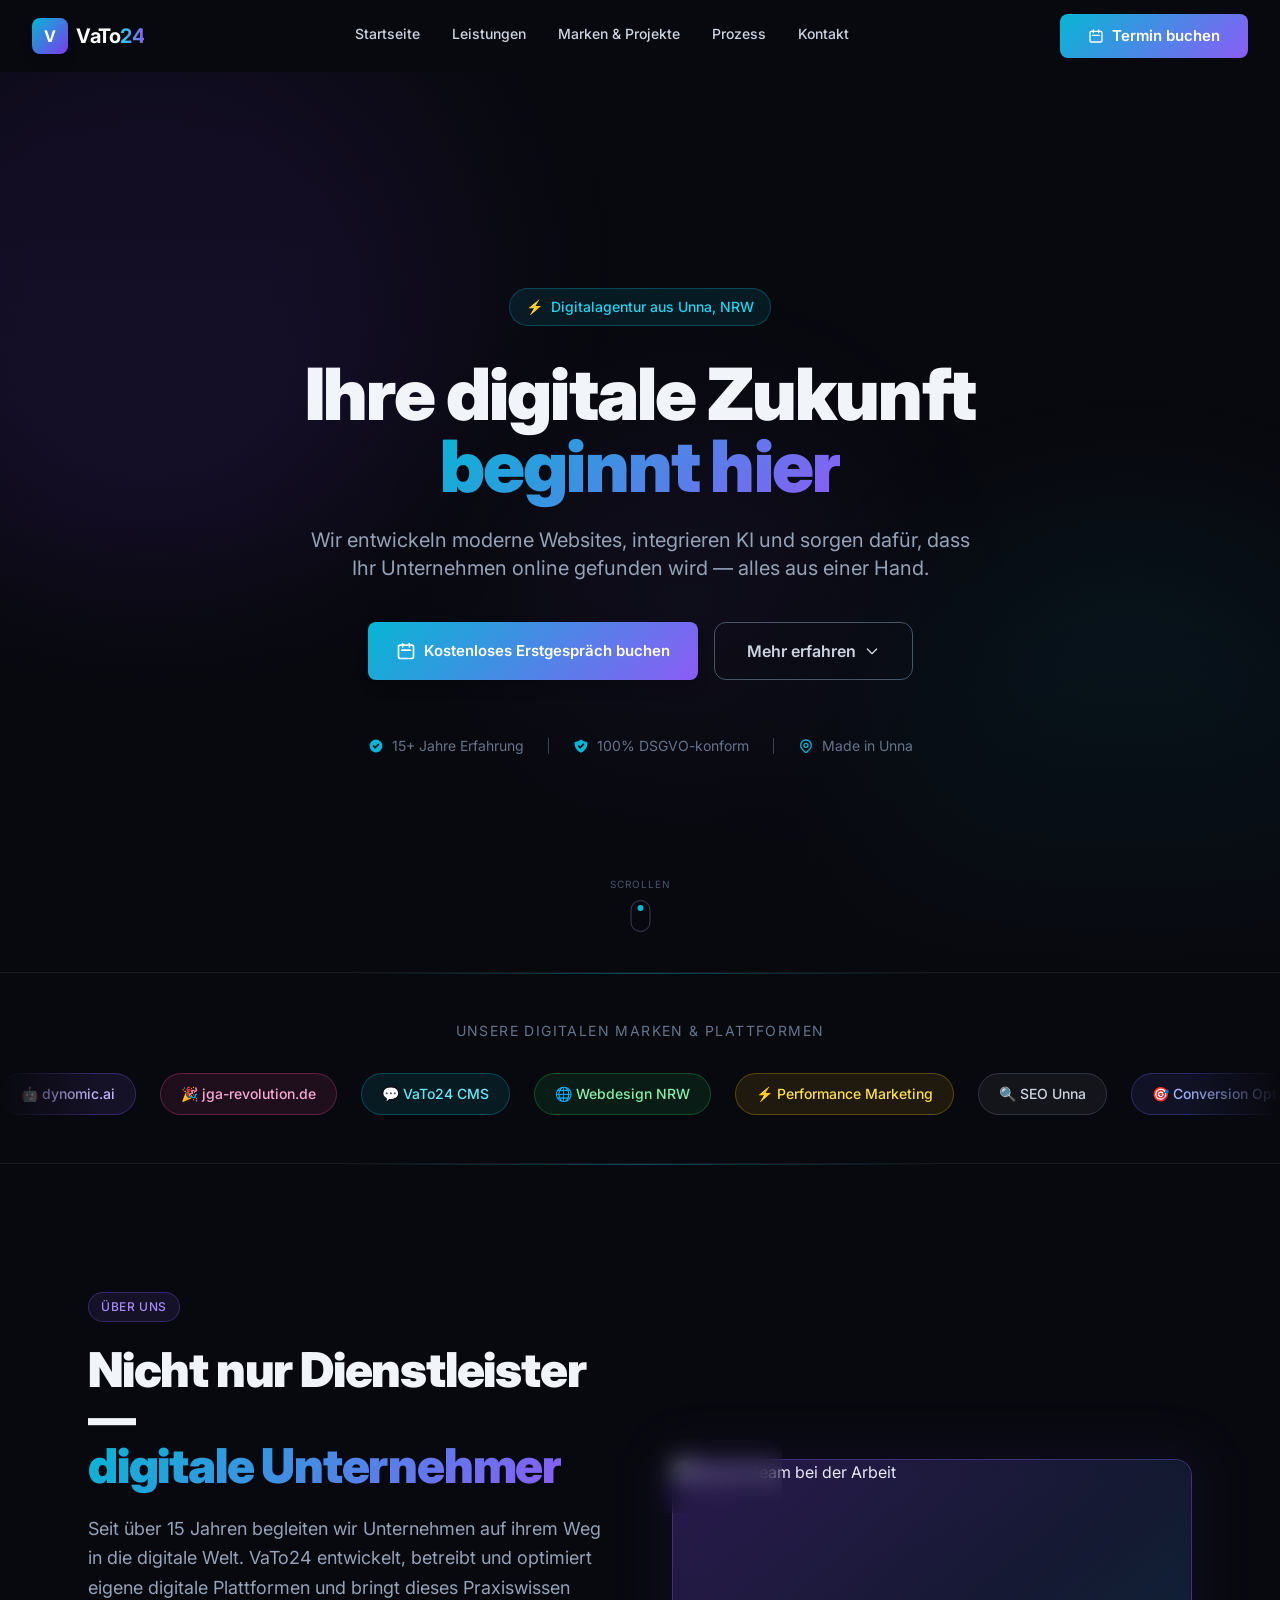
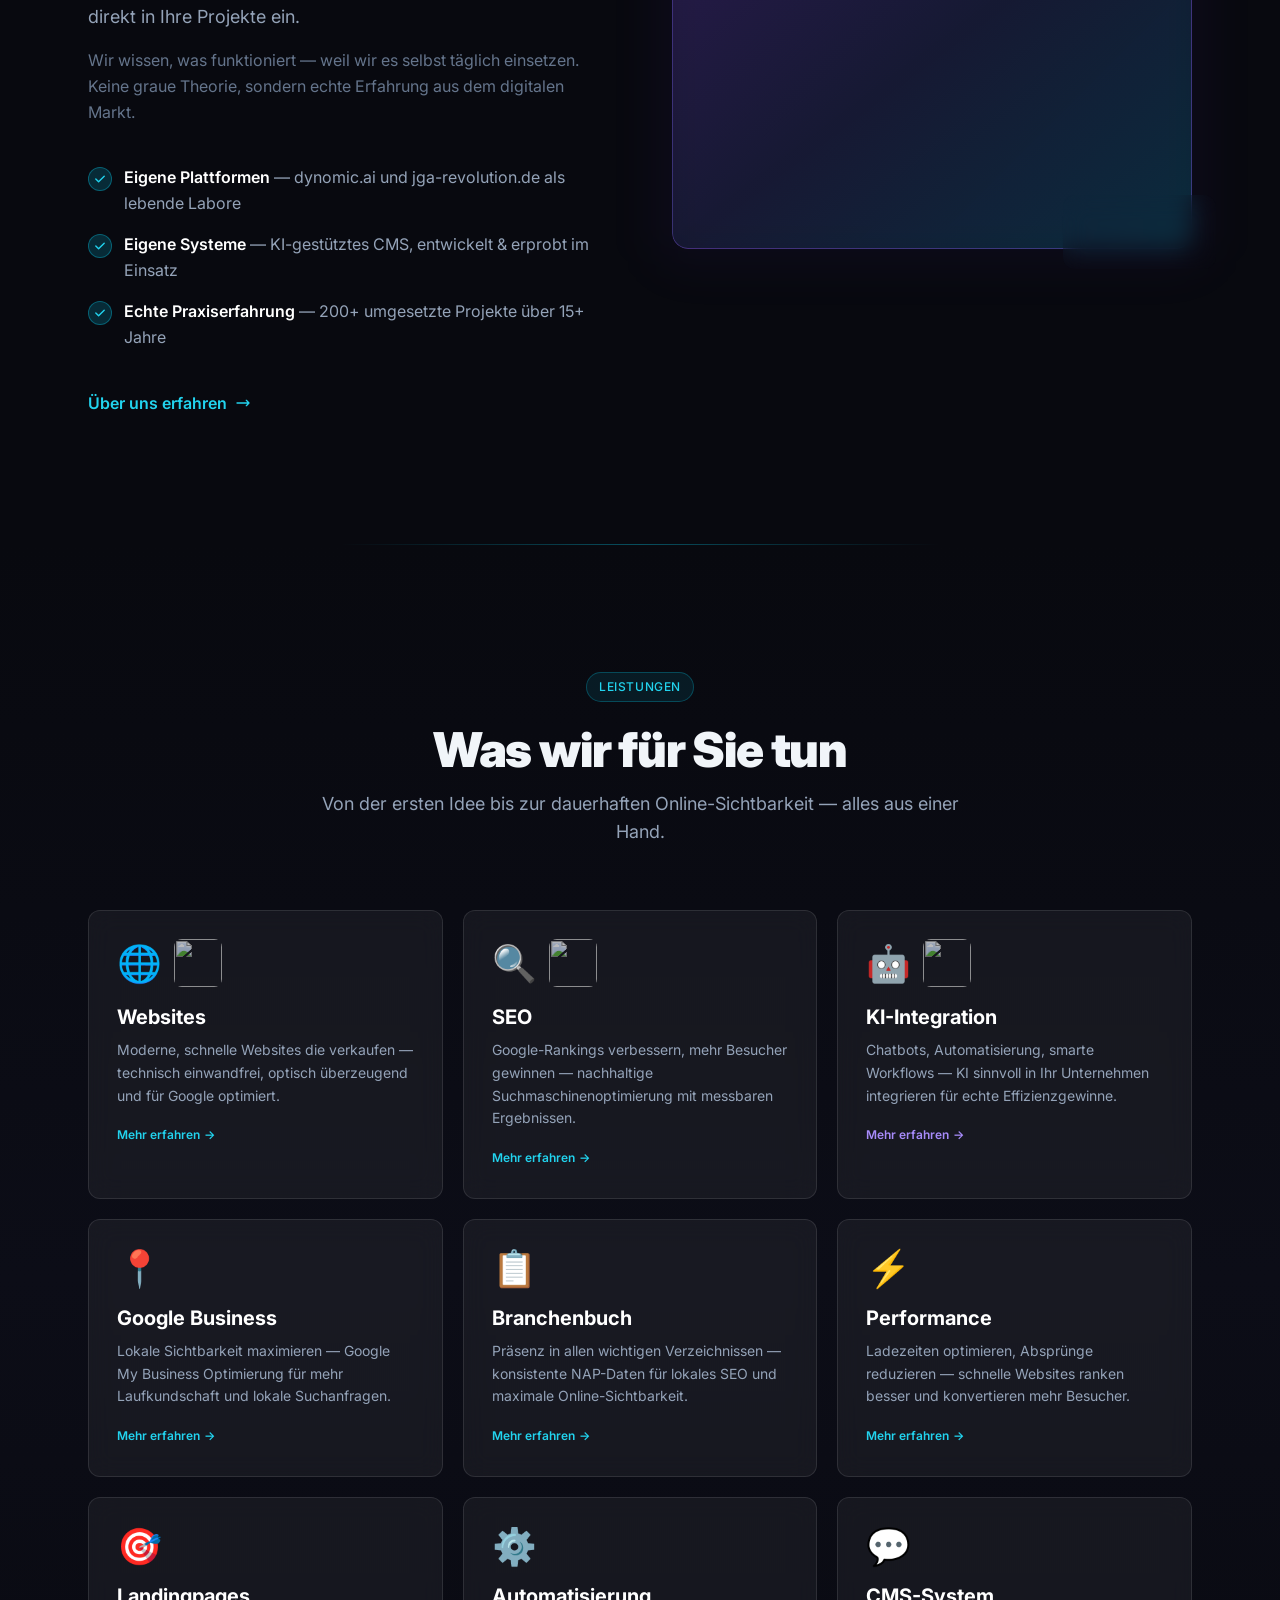
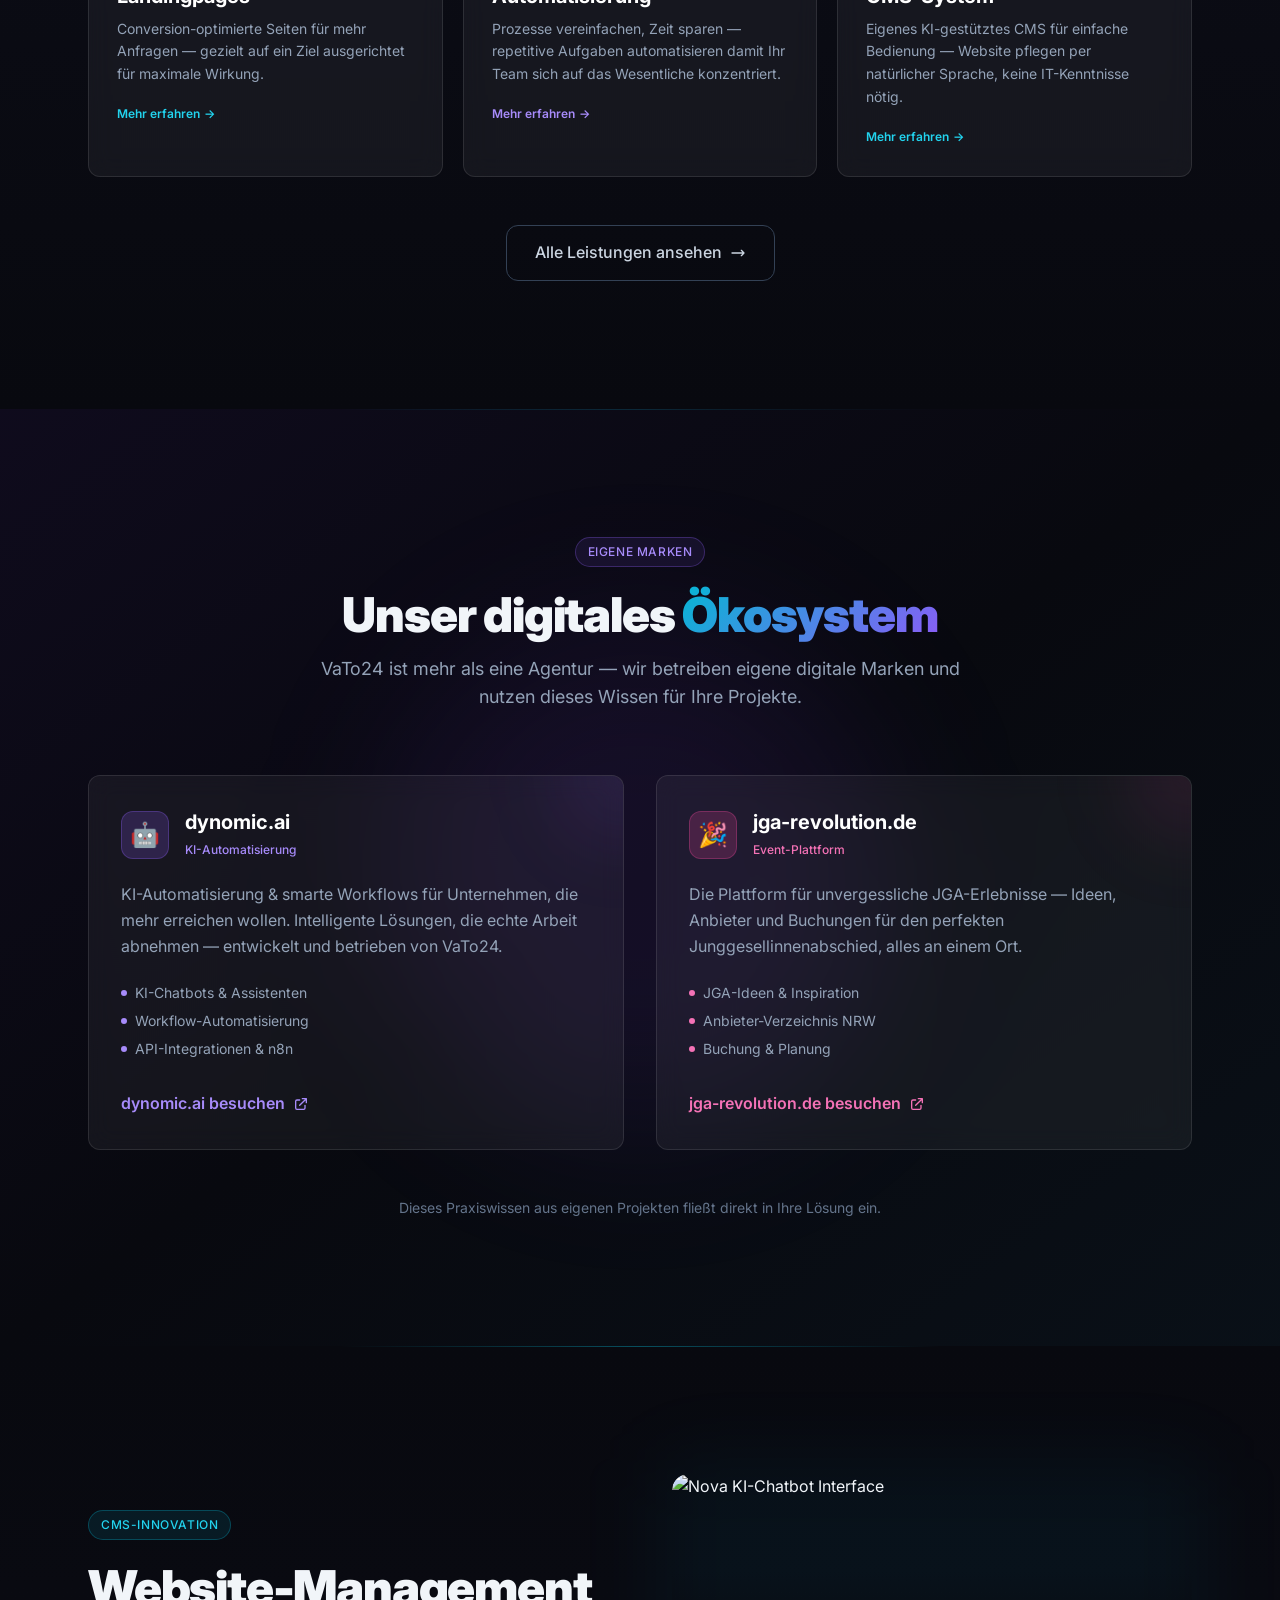
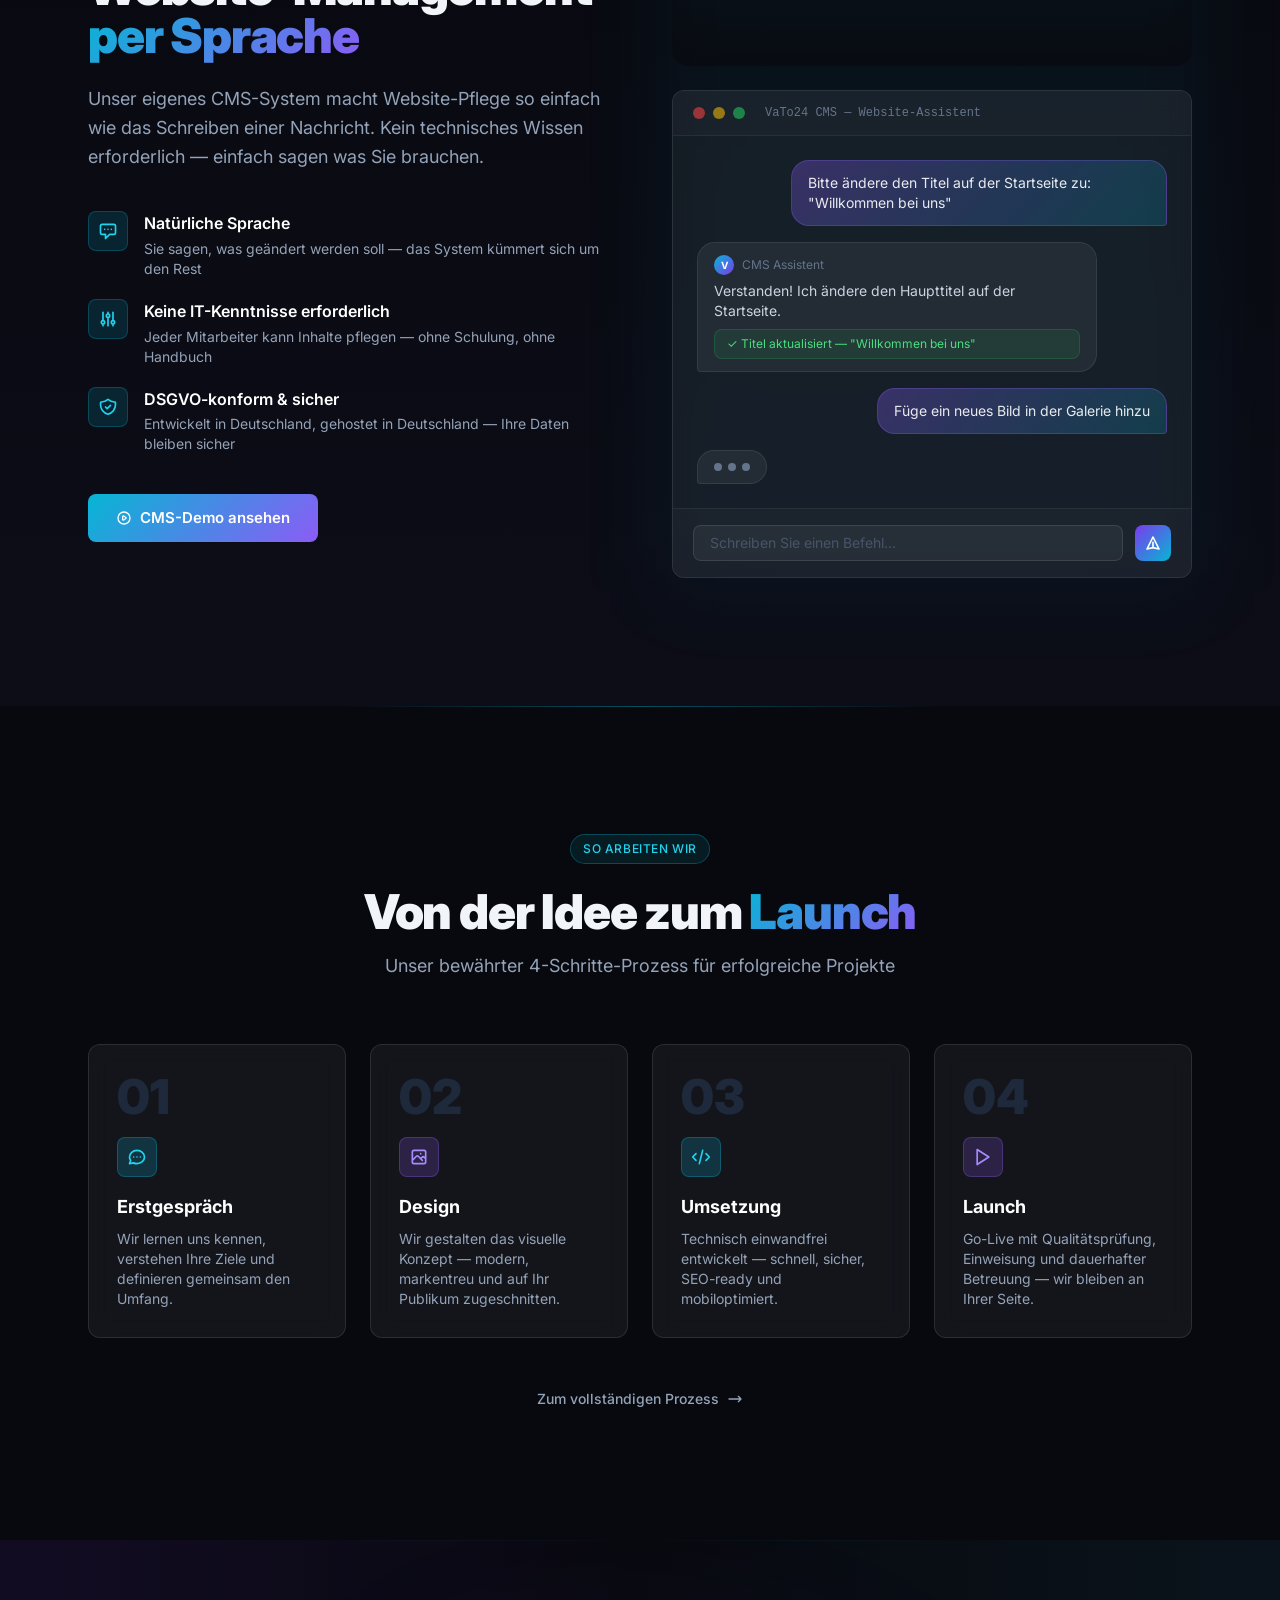
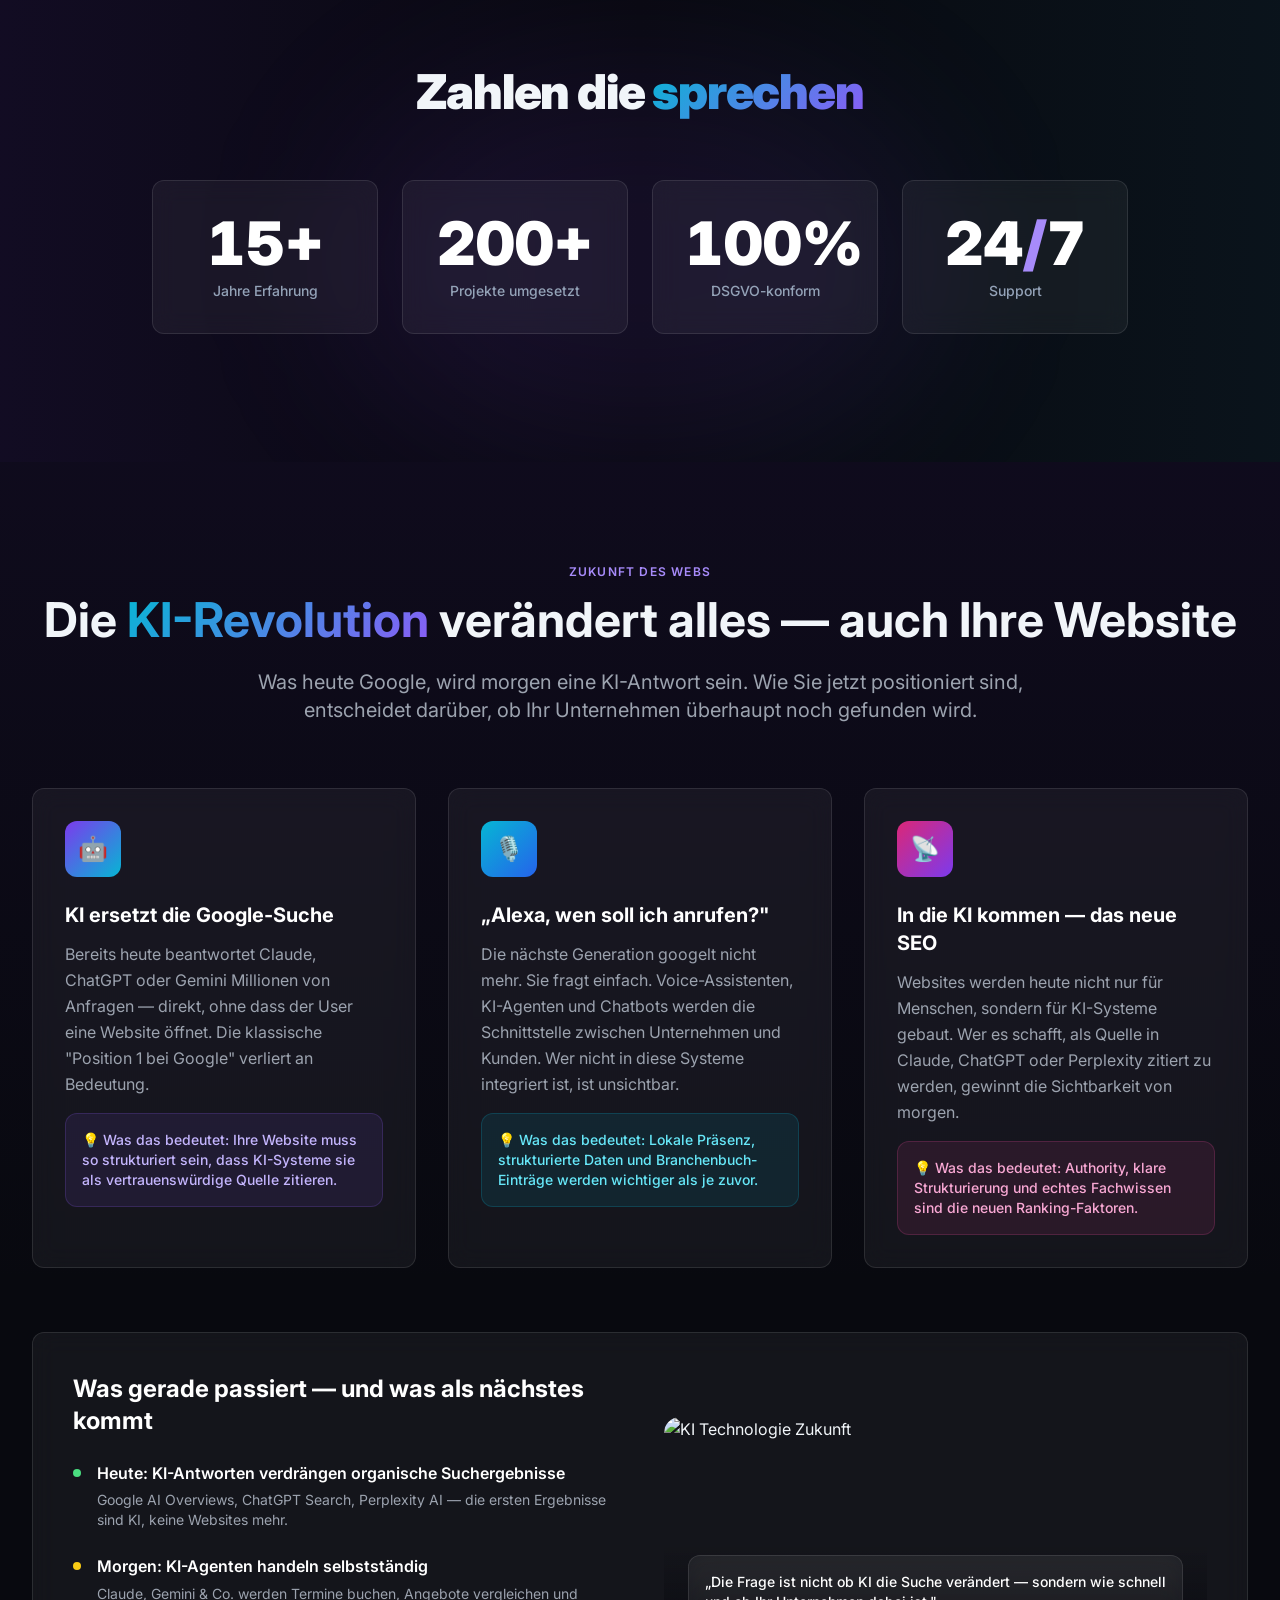
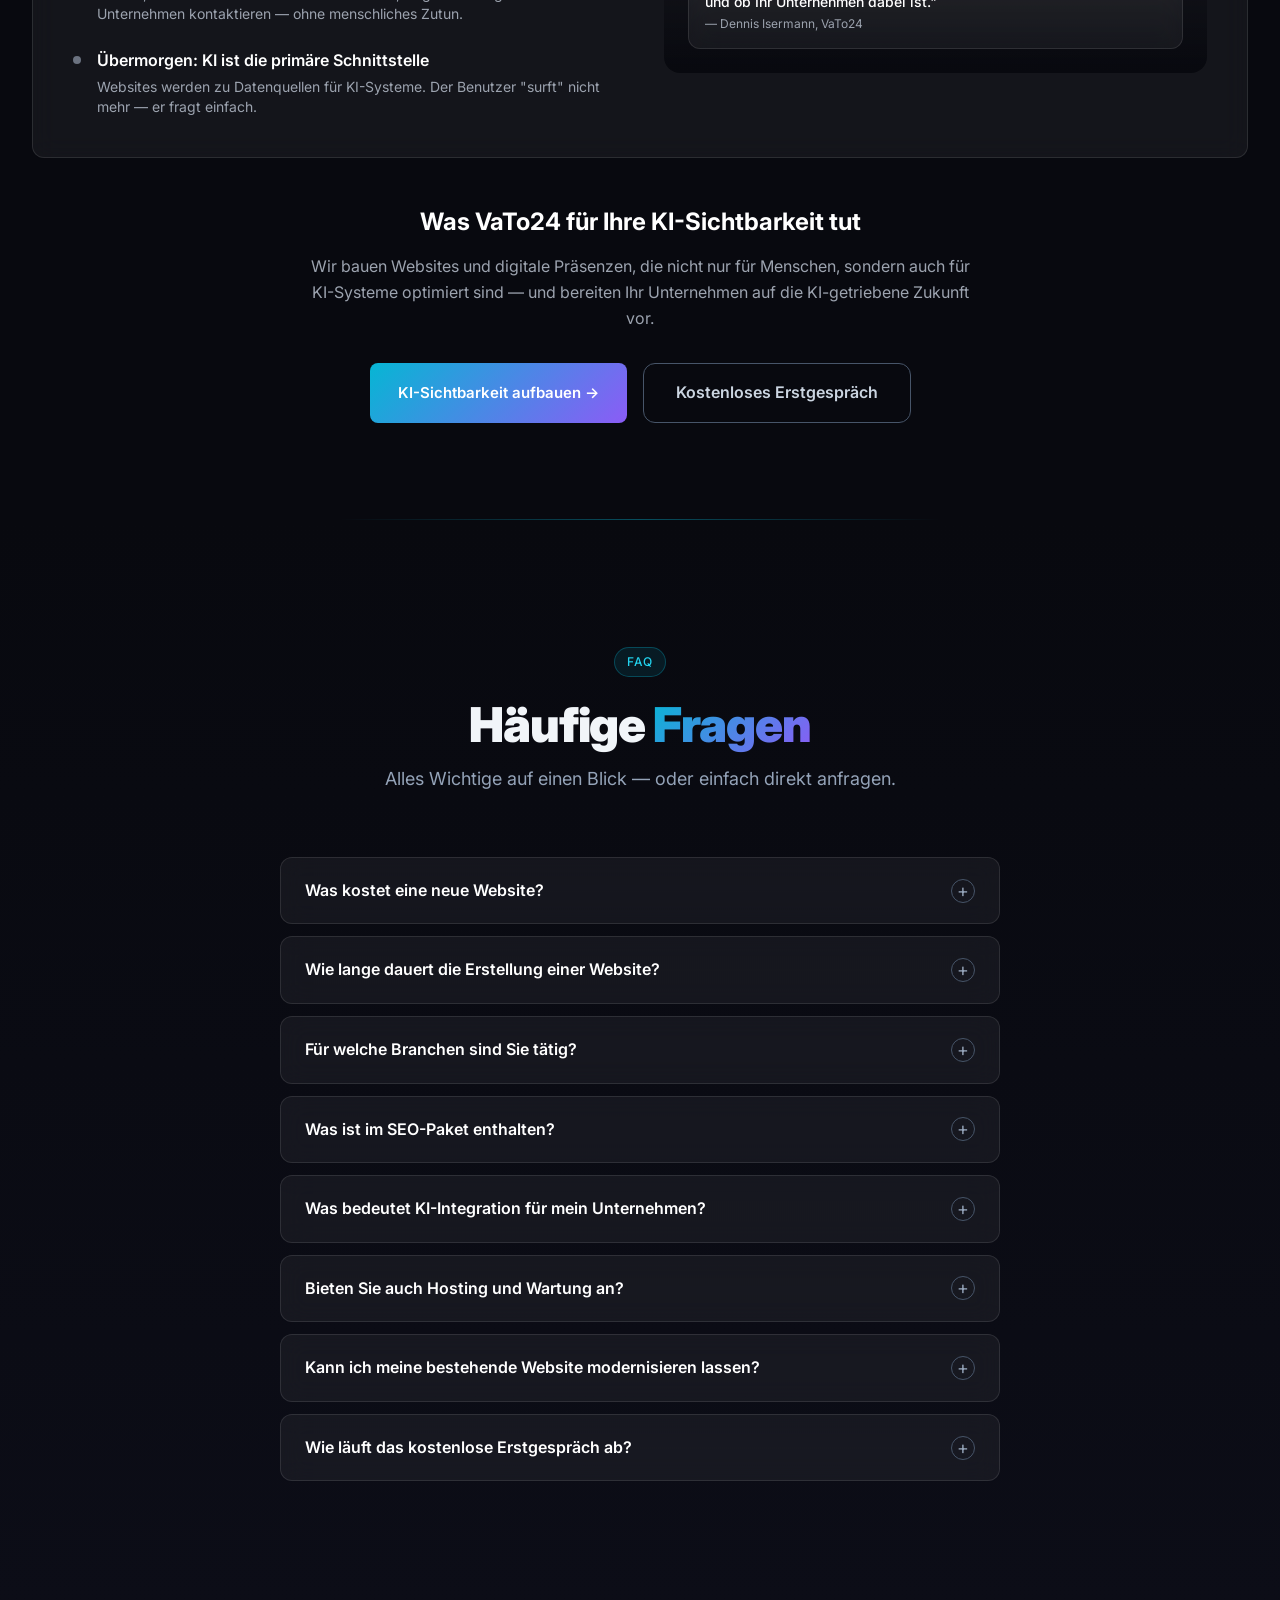
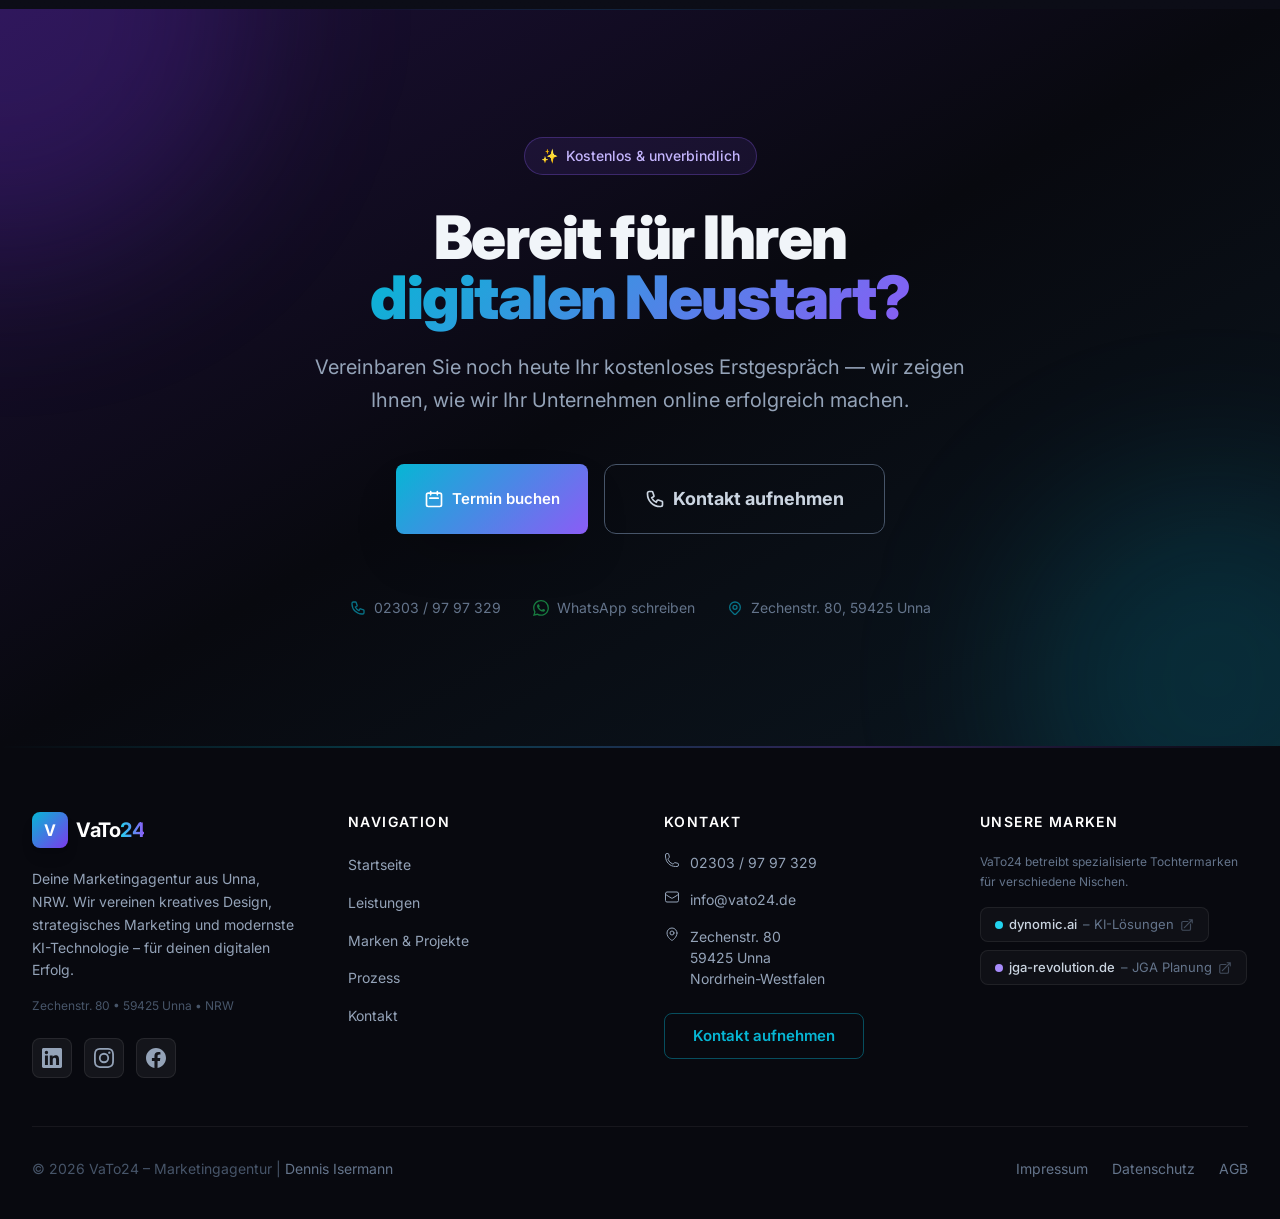
==== index.html @ 45db4ec0 "feat: Images, KI-Trends block, Projekte page, Nova CMS v1.0 - Added Pexels video + photos throughout" ====
<!DOCTYPE html>
<html lang="de" class="scroll-smooth">
<head>
  <meta charset="UTF-8" />
  <meta name="viewport" content="width=device-width, initial-scale=1.0" />

  <!-- Primary SEO -->
  <title>VaTo24 – Webagentur Unna | Websites, SEO &amp; KI-Integration</title>
  <meta name="description" content="Moderne Websites, SEO-Optimierung und KI-Integration aus Unna, NRW. VaTo24 entwickelt professionelle Webauftritte für Unternehmen, die online besser gefunden werden wollen." />
  <meta name="keywords" content="Webagentur Unna, Marketingagentur Unna, Website erstellen lassen, SEO Agentur Unna, KI Agentur NRW, Webdesign Unna, Online Marketing Unna, KI Integration NRW" />
  <meta name="author" content="Dennis Isermann – VaTo24" />
  <meta name="robots" content="index, follow" />
  <link rel="canonical" href="https://vato24.de/" />

  <!-- OpenGraph / Facebook / LinkedIn -->
  <meta property="og:type" content="website" />
  <meta property="og:url" content="https://vato24.de/" />
  <meta property="og:title" content="VaTo24 – Webagentur Unna | Websites, SEO &amp; KI-Integration" />
  <meta property="og:description" content="Moderne Websites, SEO-Optimierung und KI-Integration aus Unna, NRW. 15+ Jahre Erfahrung. Kostenlos beraten lassen." />
  <meta property="og:image" content="https://vato24.de/assets/og-image.jpg" />
  <meta property="og:image:width" content="1200" />
  <meta property="og:image:height" content="630" />
  <meta property="og:locale" content="de_DE" />
  <meta property="og:site_name" content="VaTo24" />

  <!-- Twitter Card -->
  <meta name="twitter:card" content="summary_large_image" />
  <meta name="twitter:url" content="https://vato24.de/" />
  <meta name="twitter:title" content="VaTo24 – Webagentur Unna | Websites, SEO &amp; KI-Integration" />
  <meta name="twitter:description" content="Moderne Websites, SEO-Optimierung und KI-Integration aus Unna, NRW. 15+ Jahre Erfahrung." />
  <meta name="twitter:image" content="https://vato24.de/assets/og-image.jpg" />

  <!-- Schema.org JSON-LD -->
  <script type="application/ld+json">
  {
    "@context": "https://schema.org",
    "@graph": [
      {
        "@type": "LocalBusiness",
        "@id": "https://vato24.de/#business",
        "name": "VaTo24 – Marketingagentur",
        "url": "https://vato24.de",
        "logo": "https://vato24.de/assets/logo.svg",
        "image": "https://vato24.de/assets/og-image.jpg",
        "description": "Moderne Websites, SEO-Optimierung und KI-Integration aus Unna, NRW.",
        "priceRange": "€€",
        "telephone": "+492303979732",
        "address": {
          "@type": "PostalAddress",
          "streetAddress": "Zechenstr. 80",
          "addressLocality": "Unna",
          "postalCode": "59425",
          "addressRegion": "NRW",
          "addressCountry": "DE"
        },
        "geo": {
          "@type": "GeoCoordinates",
          "latitude": "51.5369",
          "longitude": "7.6897"
        },
        "openingHoursSpecification": [
          {
            "@type": "OpeningHoursSpecification",
            "dayOfWeek": ["Monday","Tuesday","Wednesday","Thursday","Friday"],
            "opens": "09:00",
            "closes": "18:00"
          }
        ],
        "contactPoint": {
          "@type": "ContactPoint",
          "telephone": "+492303979732",
          "contactType": "customer service",
          "availableLanguage": "German"
        },
        "founder": {
          "@type": "Person",
          "name": "Dennis Isermann"
        },
        "foundingDate": "2009",
        "areaServed": {
          "@type": "State",
          "name": "Nordrhein-Westfalen"
        },
        "serviceType": [
          "Webdesign",
          "SEO",
          "KI-Integration",
          "Online Marketing",
          "Landingpages"
        ],
        "sameAs": [
          "https://dynomic.ai",
          "https://jga-revolution.de"
        ]
      },
      {
        "@type": "Organization",
        "@id": "https://vato24.de/#organization",
        "name": "VaTo24",
        "url": "https://vato24.de",
        "logo": {
          "@type": "ImageObject",
          "url": "https://vato24.de/assets/logo.svg"
        },
        "founder": {
          "@type": "Person",
          "name": "Dennis Isermann"
        },
        "subOrganization": [
          {
            "@type": "Organization",
            "name": "dynomic.ai",
            "url": "https://dynomic.ai"
          },
          {
            "@type": "Organization",
            "name": "jga-revolution.de",
            "url": "https://jga-revolution.de"
          }
        ]
      }
    ]
  }
  </script>

  <!-- Google Fonts: Inter -->
  <link rel="preconnect" href="https://fonts.googleapis.com" />
  <link rel="preconnect" href="https://fonts.gstatic.com" crossorigin />
  <link href="https://fonts.googleapis.com/css2?family=Inter:wght@300;400;500;600;700;800;900&display=swap" rel="stylesheet" />

  <!-- Vite / Tailwind CSS -->

  <style>
    /* ========================================
       DESIGN TOKENS & BASE
    ======================================== */
    :root {
      --bg:        #08090f;
      --bg-card:   rgba(255, 255, 255, 0.04);
      --bg-card-hover: rgba(255, 255, 255, 0.07);
      --border:    rgba(255, 255, 255, 0.08);
      --border-glow-cyan:  rgba(6, 182, 212, 0.35);
      --border-glow-violet: rgba(139, 92, 246, 0.35);
      --cyan:      #06b6d4;
      --violet:    #8b5cf6;
      --text:      #f1f5f9;
      --text-muted: #94a3b8;
    }

    * { box-sizing: border-box; }

    html { font-family: 'Inter', sans-serif; background: var(--bg); color: var(--text); }

    body {
      background-color: var(--bg);
      overflow-x: hidden;
    }

    /* ========================================
       GRADIENT TEXT UTILITY
    ======================================== */
    .gradient-text {
      background: linear-gradient(135deg, var(--cyan) 0%, var(--violet) 100%);
      background-size: 200% 200%;
      -webkit-background-clip: text;
      -webkit-text-fill-color: transparent;
      background-clip: text;
      animation: gradient-text-anim 4s ease infinite;
    }

    @keyframes gradient-text-anim {
      0%, 100% { background-position: 0% 50%; }
      50%       { background-position: 100% 50%; }
    }

    /* ========================================
       GLASS CARD
    ======================================== */
    .glass-card {
      background: var(--bg-card);
      border: 1px solid var(--border);
      backdrop-filter: blur(12px);
      -webkit-backdrop-filter: blur(12px);
      transition: background 0.3s ease, border-color 0.3s ease, transform 0.3s ease, box-shadow 0.3s ease;
    }

    .glass-card:hover {
      background: var(--bg-card-hover);
      border-color: var(--border-glow-cyan);
      transform: translateY(-4px);
      box-shadow: 0 20px 60px rgba(6, 182, 212, 0.1);
    }

    .glass-card-violet:hover {
      border-color: var(--border-glow-violet);
      box-shadow: 0 20px 60px rgba(139, 92, 246, 0.12);
    }

    /* ========================================
       GRADIENT BUTTON
    ======================================== */
    .btn-primary {
      background: linear-gradient(135deg, var(--violet) 0%, var(--cyan) 100%);
      background-size: 200% 200%;
      transition: background-position 0.4s ease, transform 0.2s ease, box-shadow 0.3s ease;
    }

    .btn-primary:hover {
      background-position: right center;
      transform: translateY(-2px);
      box-shadow: 0 12px 40px rgba(6, 182, 212, 0.35);
    }

    /* ========================================
       AMBIENT ORB ANIMATIONS
    ======================================== */
    .orb {
      position: absolute;
      border-radius: 50%;
      filter: blur(100px);
      animation: orb-drift 10s ease-in-out infinite;
      pointer-events: none;
    }

    @keyframes orb-drift {
      0%, 100% { transform: translate(0, 0) scale(1); }
      33%       { transform: translate(30px, -20px) scale(1.05); }
      66%       { transform: translate(-20px, 15px) scale(0.95); }
    }

    .orb-1 { animation-delay: 0s; }
    .orb-2 { animation-delay: -3s; }
    .orb-3 { animation-delay: -6s; }

    /* ========================================
       MARQUEE
    ======================================== */
    .marquee-track {
      display: flex;
      gap: 1.5rem;
      animation: marquee-scroll 30s linear infinite;
      width: -moz-max-content;
      width: max-content;
    }

    .marquee-track:hover { animation-play-state: paused; }

    @keyframes marquee-scroll {
      0%   { transform: translateX(0); }
      100% { transform: translateX(-50%); }
    }

    /* ========================================
       PROCESS CONNECTOR LINE
    ======================================== */
    .process-line::after {
      content: '';
      position: absolute;
      top: 50%;
      left: 100%;
      width: 100%;
      height: 2px;
      background: linear-gradient(90deg, var(--cyan), var(--violet));
      opacity: 0.3;
      transform: translateY(-50%);
    }

    /* ========================================
       SCROLL REVEAL
    ======================================== */
    [data-animate] {
      opacity: 0;
      transform: translateY(30px);
      transition: opacity 0.7s ease, transform 0.7s ease;
    }

    [data-animate].is-visible {
      opacity: 1;
      transform: translateY(0);
    }

    [data-animate-delay="100"] { transition-delay: 0.1s; }
    [data-animate-delay="200"] { transition-delay: 0.2s; }
    [data-animate-delay="300"] { transition-delay: 0.3s; }
    [data-animate-delay="400"] { transition-delay: 0.4s; }
    [data-animate-delay="500"] { transition-delay: 0.5s; }
    [data-animate-delay="600"] { transition-delay: 0.6s; }
    [data-animate-delay="700"] { transition-delay: 0.7s; }
    [data-animate-delay="800"] { transition-delay: 0.8s; }

    /* ========================================
       FAQ ACCORDION
    ======================================== */
    .faq-answer {
      max-height: 0;
      overflow: hidden;
      transition: max-height 0.4s ease, padding 0.3s ease;
    }

    .faq-answer.open {
      max-height: 500px;
    }

    .faq-icon {
      transition: transform 0.3s ease;
    }

    .faq-item.open .faq-icon {
      transform: rotate(45deg);
    }

    /* ========================================
       SCROLL INDICATOR
    ======================================== */
    @keyframes scroll-bounce {
      0%, 100% { transform: translateY(0); opacity: 1; }
      50%       { transform: translateY(8px); opacity: 0.4; }
    }

    .scroll-dot {
      animation: scroll-bounce 2s ease-in-out infinite;
    }

    /* ========================================
       STAT COUNTER
    ======================================== */
    .stat-number {
      font-variant-numeric: tabular-nums;
    }

    /* ========================================
       SECTION DIVIDER GLOW
    ======================================== */
    .section-glow {
      position: relative;
    }

    .section-glow::before {
      content: '';
      position: absolute;
      top: 0;
      left: 50%;
      transform: translateX(-50%);
      width: 600px;
      max-width: 100%;
      height: 1px;
      background: linear-gradient(90deg, transparent, var(--cyan), transparent);
      opacity: 0.4;
    }

    /* ========================================
       VIDEO OVERLAY
    ======================================== */
    #hero-video {
      position: absolute;
      inset: 0;
      width: 100%;
      height: 100%;
      -o-object-fit: cover;
         object-fit: cover;
      opacity: 0.18;
      z-index: 0;
    }

    /* ========================================
       CHAT MOCKUP
    ======================================== */
    .chat-bubble-user {
      background: linear-gradient(135deg, rgba(139,92,246,0.3), rgba(6,182,212,0.2));
      border: 1px solid rgba(139,92,246,0.3);
      border-radius: 18px 18px 4px 18px;
    }

    .chat-bubble-ai {
      background: rgba(255,255,255,0.06);
      border: 1px solid var(--border);
      border-radius: 18px 18px 18px 4px;
    }

    /* ========================================
       ABOUT IMAGE PLACEHOLDER
    ======================================== */
    #about-image {
      background: linear-gradient(135deg, rgba(139,92,246,0.15) 0%, rgba(6,182,212,0.1) 100%);
      border: 1px solid var(--border-glow-violet);
    }

    /* ========================================
       RESPONSIVE NAV PLACEHOLDER
    ======================================== */
    #site-header { min-height: 0; }
  </style>
  <script type="module" crossorigin src="/assets/index-B8qV_ceW.js"></script>
  <link rel="modulepreload" crossorigin href="/assets/footer-BQktf09y.js">
  <link rel="modulepreload" crossorigin href="/assets/animations-CetyjiHi.js">
  <link rel="stylesheet" crossorigin href="/assets/footer-BLXXtZV3.css">
</head>

<body class="bg-[#08090f] text-slate-100 font-inter antialiased">

  <!-- ================================================
       HEADER — injected by header.js
  ================================================ -->
  <div id="site-header"></div>

  <main>

    <!-- ============================================================
         SECTION 1 · HERO
    ============================================================ -->
    <section
      id="hero"
      class="relative min-h-screen flex flex-col items-center justify-center overflow-hidden"
      aria-label="Hero Section"
    >
      <!-- Ambient gradient orbs -->
      <div class="orb orb-1 w-[600px] h-[600px] bg-violet-600/20 top-[-100px] left-[-150px]"></div>
      <div class="orb orb-2 w-[500px] h-[500px] bg-cyan-500/15 bottom-[-80px] right-[-100px]"></div>
      <div class="orb orb-3 w-[350px] h-[350px] bg-violet-500/10 top-[40%] left-[40%]"></div>

      <!-- Video background -->
      <video
        id="hero-video"
        autoplay
        muted
        loop
        playsinline
        aria-hidden="true"
        class="absolute inset-0 w-full h-full object-cover opacity-20"
        style="z-index: 0;"
        src="https://videos.pexels.com/video-files/29717603/12777871_1920_1080_30fps.mp4"
      ></video>

      <!-- Dark overlay -->
      <div class="absolute inset-0 bg-gradient-to-b from-[#08090f]/60 via-[#08090f]/40 to-[#08090f] z-[1]"></div>

      <!-- Content -->
      <div class="relative z-10 container max-w-5xl mx-auto px-6 text-center">

        <!-- Badge -->
        <div
          data-animate
          class="inline-flex items-center gap-2 px-4 py-2 rounded-full border border-cyan-500/30 bg-cyan-500/10 text-cyan-400 text-sm font-medium mb-8"
        >
          <span>⚡</span>
          <span>Digitalagentur aus Unna, NRW</span>
        </div>

        <!-- H1 -->
        <h1
          data-animate
          data-animate-delay="100"
          data-nova-id="hero-h1"
          class="text-5xl sm:text-6xl lg:text-7xl font-black leading-tight tracking-tight mb-6"
        >
          Ihre digitale Zukunft<br />
          <span class="gradient-text">beginnt hier</span>
        </h1>

        <!-- Subheading -->
        <p
          data-animate
          data-animate-delay="200"
          data-nova-id="hero-subtitle"
          class="text-lg sm:text-xl text-slate-400 max-w-2xl mx-auto mb-10 leading-relaxed"
        >
          Wir entwickeln moderne Websites, integrieren KI und sorgen dafür, dass Ihr Unternehmen
          online gefunden wird — alles aus einer Hand.
        </p>

        <!-- CTA Buttons -->
        <div
          data-animate
          data-animate-delay="300"
          class="flex flex-col sm:flex-row gap-4 justify-center mb-14"
        >
          <a
            href="/kontakt/"
            data-nova-id="hero-cta-primary"
            class="btn-primary inline-flex items-center justify-center gap-2 px-8 py-4 rounded-xl text-white font-semibold text-base shadow-lg"
          >
            <svg class="w-5 h-5" fill="none" viewBox="0 0 24 24" stroke="currentColor" stroke-width="2" aria-hidden="true">
              <path stroke-linecap="round" stroke-linejoin="round" d="M8 7V3m8 4V3m-9 8h10M5 21h14a2 2 0 002-2V7a2 2 0 00-2-2H5a2 2 0 00-2 2v12a2 2 0 002 2z" />
            </svg>
            Kostenloses Erstgespräch buchen
          </a>
          <a
            href="#leistungen"
            class="inline-flex items-center justify-center gap-2 px-8 py-4 rounded-xl border border-slate-600 hover:border-cyan-500/60 text-slate-300 hover:text-white font-semibold text-base transition-all duration-300 hover:bg-white/5"
          >
            Mehr erfahren
            <svg class="w-4 h-4" fill="none" viewBox="0 0 24 24" stroke="currentColor" stroke-width="2" aria-hidden="true">
              <path stroke-linecap="round" stroke-linejoin="round" d="M19 9l-7 7-7-7" />
            </svg>
          </a>
        </div>

        <!-- Trust Indicators -->
        <div
          data-animate
          data-animate-delay="400"
          class="flex flex-wrap justify-center items-center gap-6 text-sm text-slate-500"
        >
          <span class="flex items-center gap-2">
            <svg class="w-4 h-4 text-cyan-500" fill="currentColor" viewBox="0 0 20 20" aria-hidden="true">
              <path fill-rule="evenodd" d="M10 18a8 8 0 100-16 8 8 0 000 16zm3.707-9.293a1 1 0 00-1.414-1.414L9 10.586 7.707 9.293a1 1 0 00-1.414 1.414l2 2a1 1 0 001.414 0l4-4z" clip-rule="evenodd" />
            </svg>
            15+ Jahre Erfahrung
          </span>
          <span class="w-px h-4 bg-slate-700" aria-hidden="true"></span>
          <span class="flex items-center gap-2">
            <svg class="w-4 h-4 text-cyan-500" fill="currentColor" viewBox="0 0 20 20" aria-hidden="true">
              <path fill-rule="evenodd" d="M2.166 4.999A11.954 11.954 0 0010 1.944 11.954 11.954 0 0017.834 5c.11.65.166 1.32.166 2.001 0 5.225-3.34 9.67-8 11.317C5.34 16.67 2 12.225 2 7c0-.682.057-1.35.166-2.001zm11.541 3.708a1 1 0 00-1.414-1.414L9 10.586 7.707 9.293a1 1 0 00-1.414 1.414l2 2a1 1 0 001.414 0l4-4z" clip-rule="evenodd" />
            </svg>
            100% DSGVO-konform
          </span>
          <span class="w-px h-4 bg-slate-700" aria-hidden="true"></span>
          <span class="flex items-center gap-2">
            <svg class="w-4 h-4 text-cyan-500" fill="none" viewBox="0 0 24 24" stroke="currentColor" stroke-width="2" aria-hidden="true">
              <path stroke-linecap="round" stroke-linejoin="round" d="M17.657 16.657L13.414 20.9a1.998 1.998 0 01-2.827 0l-4.244-4.243a8 8 0 1111.314 0z" />
              <path stroke-linecap="round" stroke-linejoin="round" d="M15 11a3 3 0 11-6 0 3 3 0 016 0z" />
            </svg>
            Made in Unna
          </span>
        </div>
      </div>

      <!-- Scroll indicator -->
      <div class="absolute bottom-10 left-1/2 -translate-x-1/2 z-10 flex flex-col items-center gap-2 text-slate-600 text-xs" aria-hidden="true">
        <span class="tracking-widest uppercase text-[10px]">Scrollen</span>
        <div class="w-5 h-8 rounded-full border border-slate-700 flex items-start justify-center pt-1">
          <div class="scroll-dot w-1.5 h-1.5 rounded-full bg-cyan-500"></div>
        </div>
      </div>
    </section>


    <!-- ============================================================
         SECTION 2 · MARQUEE BRANDS STRIP
    ============================================================ -->
    <section
      id="marken-strip"
      class="py-12 border-y border-white/[0.06] bg-[#08090f] overflow-hidden section-glow"
      aria-label="Unsere Marken und Partner"
    >
      <div class="text-center mb-8">
        <p class="text-slate-500 text-sm tracking-widest uppercase">Unsere digitalen Marken &amp; Plattformen</p>
      </div>

      <div class="relative overflow-hidden">
        <!-- Fade edges -->
        <div class="absolute left-0 top-0 bottom-0 w-24 bg-gradient-to-r from-[#08090f] to-transparent z-10" aria-hidden="true"></div>
        <div class="absolute right-0 top-0 bottom-0 w-24 bg-gradient-to-l from-[#08090f] to-transparent z-10" aria-hidden="true"></div>

        <div class="marquee-track" aria-hidden="true">
          <!-- First set -->
          <span class="flex-shrink-0 flex items-center gap-2 px-5 py-2.5 rounded-full border border-violet-500/30 bg-violet-500/10 text-violet-300 text-sm font-medium whitespace-nowrap">
            🤖 dynomic.ai
          </span>
          <span class="flex-shrink-0 flex items-center gap-2 px-5 py-2.5 rounded-full border border-pink-500/30 bg-pink-500/10 text-pink-300 text-sm font-medium whitespace-nowrap">
            🎉 jga-revolution.de
          </span>
          <span class="flex-shrink-0 flex items-center gap-2 px-5 py-2.5 rounded-full border border-cyan-500/30 bg-cyan-500/10 text-cyan-300 text-sm font-medium whitespace-nowrap">
            💬 VaTo24 CMS
          </span>
          <span class="flex-shrink-0 flex items-center gap-2 px-5 py-2.5 rounded-full border border-green-500/30 bg-green-500/10 text-green-300 text-sm font-medium whitespace-nowrap">
            🌐 Webdesign NRW
          </span>
          <span class="flex-shrink-0 flex items-center gap-2 px-5 py-2.5 rounded-full border border-yellow-500/30 bg-yellow-500/10 text-yellow-300 text-sm font-medium whitespace-nowrap">
            ⚡ Performance Marketing
          </span>
          <span class="flex-shrink-0 flex items-center gap-2 px-5 py-2.5 rounded-full border border-slate-600/50 bg-white/5 text-slate-300 text-sm font-medium whitespace-nowrap">
            🔍 SEO Unna
          </span>
          <span class="flex-shrink-0 flex items-center gap-2 px-5 py-2.5 rounded-full border border-indigo-500/30 bg-indigo-500/10 text-indigo-300 text-sm font-medium whitespace-nowrap">
            🎯 Conversion Optimierung
          </span>
          <span class="flex-shrink-0 flex items-center gap-2 px-5 py-2.5 rounded-full border border-teal-500/30 bg-teal-500/10 text-teal-300 text-sm font-medium whitespace-nowrap">
            📍 Google Business
          </span>
          <!-- Duplicate set for seamless loop -->
          <span class="flex-shrink-0 flex items-center gap-2 px-5 py-2.5 rounded-full border border-violet-500/30 bg-violet-500/10 text-violet-300 text-sm font-medium whitespace-nowrap">
            🤖 dynomic.ai
          </span>
          <span class="flex-shrink-0 flex items-center gap-2 px-5 py-2.5 rounded-full border border-pink-500/30 bg-pink-500/10 text-pink-300 text-sm font-medium whitespace-nowrap">
            🎉 jga-revolution.de
          </span>
          <span class="flex-shrink-0 flex items-center gap-2 px-5 py-2.5 rounded-full border border-cyan-500/30 bg-cyan-500/10 text-cyan-300 text-sm font-medium whitespace-nowrap">
            💬 VaTo24 CMS
          </span>
          <span class="flex-shrink-0 flex items-center gap-2 px-5 py-2.5 rounded-full border border-green-500/30 bg-green-500/10 text-green-300 text-sm font-medium whitespace-nowrap">
            🌐 Webdesign NRW
          </span>
          <span class="flex-shrink-0 flex items-center gap-2 px-5 py-2.5 rounded-full border border-yellow-500/30 bg-yellow-500/10 text-yellow-300 text-sm font-medium whitespace-nowrap">
            ⚡ Performance Marketing
          </span>
          <span class="flex-shrink-0 flex items-center gap-2 px-5 py-2.5 rounded-full border border-slate-600/50 bg-white/5 text-slate-300 text-sm font-medium whitespace-nowrap">
            🔍 SEO Unna
          </span>
          <span class="flex-shrink-0 flex items-center gap-2 px-5 py-2.5 rounded-full border border-indigo-500/30 bg-indigo-500/10 text-indigo-300 text-sm font-medium whitespace-nowrap">
            🎯 Conversion Optimierung
          </span>
          <span class="flex-shrink-0 flex items-center gap-2 px-5 py-2.5 rounded-full border border-teal-500/30 bg-teal-500/10 text-teal-300 text-sm font-medium whitespace-nowrap">
            📍 Google Business
          </span>
        </div>
      </div>
    </section>


    <!-- ============================================================
         SECTION 3 · POSITIONING / ABOUT
    ============================================================ -->
    <section
      id="ueber-uns"
      class="py-24 lg:py-32 section-glow"
      aria-label="Über VaTo24"
    >
      <div class="container max-w-6xl mx-auto px-6">
        <div class="grid lg:grid-cols-2 gap-16 items-center">

          <!-- Left: Text -->
          <div>
            <div
              data-animate
              class="inline-flex items-center gap-2 px-3 py-1.5 rounded-full border border-violet-500/30 bg-violet-500/10 text-violet-400 text-xs font-medium mb-6 tracking-wider uppercase"
            >
              Über uns
            </div>

            <h2
              data-animate
              data-animate-delay="100"
              data-nova-id="about-heading"
              class="text-4xl lg:text-5xl font-black leading-tight tracking-tight mb-6"
            >
              Nicht nur Dienstleister —<br />
              <span class="gradient-text">digitale Unternehmer</span>
            </h2>

            <p
              data-animate
              data-animate-delay="200"
              data-nova-id="about-description"
              class="text-slate-400 text-lg leading-relaxed mb-4"
            >
              Seit über 15 Jahren begleiten wir Unternehmen auf ihrem Weg in die digitale Welt.
              VaTo24 entwickelt, betreibt und optimiert eigene digitale Plattformen und bringt
              dieses Praxiswissen direkt in Ihre Projekte ein.
            </p>

            <p
              data-animate
              data-animate-delay="250"
              class="text-slate-500 leading-relaxed mb-10"
            >
              Wir wissen, was funktioniert — weil wir es selbst täglich einsetzen.
              Keine graue Theorie, sondern echte Erfahrung aus dem digitalen Markt.
            </p>

            <!-- Bullet points -->
            <ul
              data-animate
              data-animate-delay="300"
              class="space-y-4 mb-10"
            >
              <li class="flex items-start gap-3">
                <span class="flex-shrink-0 w-6 h-6 rounded-full bg-cyan-500/20 border border-cyan-500/40 flex items-center justify-center mt-0.5" aria-hidden="true">
                  <svg class="w-3.5 h-3.5 text-cyan-400" fill="currentColor" viewBox="0 0 20 20">
                    <path fill-rule="evenodd" d="M16.707 5.293a1 1 0 010 1.414l-8 8a1 1 0 01-1.414 0l-4-4a1 1 0 011.414-1.414L8 12.586l7.293-7.293a1 1 0 011.414 0z" clip-rule="evenodd" />
                  </svg>
                </span>
                <div>
                  <span class="text-white font-semibold">Eigene Plattformen</span>
                  <span class="text-slate-400"> — dynomic.ai und jga-revolution.de als lebende Labore</span>
                </div>
              </li>
              <li class="flex items-start gap-3">
                <span class="flex-shrink-0 w-6 h-6 rounded-full bg-cyan-500/20 border border-cyan-500/40 flex items-center justify-center mt-0.5" aria-hidden="true">
                  <svg class="w-3.5 h-3.5 text-cyan-400" fill="currentColor" viewBox="0 0 20 20">
                    <path fill-rule="evenodd" d="M16.707 5.293a1 1 0 010 1.414l-8 8a1 1 0 01-1.414 0l-4-4a1 1 0 011.414-1.414L8 12.586l7.293-7.293a1 1 0 011.414 0z" clip-rule="evenodd" />
                  </svg>
                </span>
                <div>
                  <span class="text-white font-semibold">Eigene Systeme</span>
                  <span class="text-slate-400"> — KI-gestütztes CMS, entwickelt &amp; erprobt im Einsatz</span>
                </div>
              </li>
              <li class="flex items-start gap-3">
                <span class="flex-shrink-0 w-6 h-6 rounded-full bg-cyan-500/20 border border-cyan-500/40 flex items-center justify-center mt-0.5" aria-hidden="true">
                  <svg class="w-3.5 h-3.5 text-cyan-400" fill="currentColor" viewBox="0 0 20 20">
                    <path fill-rule="evenodd" d="M16.707 5.293a1 1 0 010 1.414l-8 8a1 1 0 01-1.414 0l-4-4a1 1 0 011.414-1.414L8 12.586l7.293-7.293a1 1 0 011.414 0z" clip-rule="evenodd" />
                  </svg>
                </span>
                <div>
                  <span class="text-white font-semibold">Echte Praxiserfahrung</span>
                  <span class="text-slate-400"> — 200+ umgesetzte Projekte über 15+ Jahre</span>
                </div>
              </li>
            </ul>

            <a
              data-animate
              data-animate-delay="400"
              href="/ueber-uns/"
              class="inline-flex items-center gap-2 text-cyan-400 font-semibold hover:text-cyan-300 transition-colors group"
            >
              Über uns erfahren
              <svg class="w-4 h-4 group-hover:translate-x-1 transition-transform" fill="none" viewBox="0 0 24 24" stroke="currentColor" stroke-width="2" aria-hidden="true">
                <path stroke-linecap="round" stroke-linejoin="round" d="M17 8l4 4m0 0l-4 4m4-4H3" />
              </svg>
            </a>
          </div>

          <!-- Right: Visual with floating stats -->
          <div
            data-animate
            data-animate-delay="200"
            class="relative"
          >
            <!-- Main image -->
            <div
              class="relative rounded-2xl overflow-hidden aspect-[4/3]"
              role="img"
              aria-label="Dennis Isermann, Inhaber VaTo24"
            >
              <img id="about-image"
                src="https://images.pexels.com/photos/6476257/pexels-photo-6476257.jpeg?auto=compress&cs=tinysrgb&w=800"
                alt="VaTo24 Team bei der Arbeit"
                class="w-full h-full object-cover rounded-2xl"
                loading="lazy" />
              <!-- Shimmer overlay -->
              <div class="absolute inset-0 bg-gradient-to-br from-violet-600/10 via-transparent to-cyan-500/10 pointer-events-none" aria-hidden="true"></div>
            </div>

            <!-- Floating stat: years -->
            <div class="absolute -top-5 -left-6 glass-card rounded-xl px-5 py-3 shadow-xl" aria-hidden="true">
              <p class="text-3xl font-black text-white leading-none">15<span class="text-cyan-400">+</span></p>
              <p class="text-xs text-slate-400 mt-0.5">Jahre Erfahrung</p>
            </div>

            <!-- Floating stat: projects -->
            <div class="absolute -bottom-5 -right-6 glass-card rounded-xl px-5 py-3 shadow-xl" aria-hidden="true">
              <p class="text-3xl font-black text-white leading-none">200<span class="text-violet-400">+</span></p>
              <p class="text-xs text-slate-400 mt-0.5">Projekte umgesetzt</p>
            </div>

            <!-- Glow effect behind image -->
            <div class="absolute -inset-4 rounded-3xl bg-violet-600/5 -z-10 blur-xl" aria-hidden="true"></div>
          </div>

        </div>
      </div>
    </section>


    <!-- ============================================================
         SECTION 4 · LEISTUNGEN GRID
    ============================================================ -->
    <section
      id="leistungen"
      class="py-24 lg:py-32 bg-gradient-to-b from-[#08090f] via-[#0c0d17] to-[#08090f] section-glow"
      aria-label="Unsere Leistungen"
    >
      <div class="container max-w-6xl mx-auto px-6">

        <!-- Header -->
        <div class="text-center mb-16">
          <div
            data-animate
            class="inline-flex items-center gap-2 px-3 py-1.5 rounded-full border border-cyan-500/30 bg-cyan-500/10 text-cyan-400 text-xs font-medium mb-6 tracking-wider uppercase"
          >
            Leistungen
          </div>
          <h2
            data-animate
            data-animate-delay="100"
            class="text-4xl lg:text-5xl font-black tracking-tight mb-4"
          >
            Was wir für Sie tun
          </h2>
          <p
            data-animate
            data-animate-delay="200"
            class="text-slate-400 text-lg max-w-2xl mx-auto"
          >
            Von der ersten Idee bis zur dauerhaften Online-Sichtbarkeit — alles aus einer Hand.
          </p>
        </div>

        <!-- 3×3 Grid -->
        <div class="grid sm:grid-cols-2 lg:grid-cols-3 gap-5">

          <!-- 1: Websites -->
          <article
            data-animate
            data-animate-delay="100"
            class="glass-card rounded-2xl p-7 group"
          >
            <div class="flex items-center gap-3 mb-4">
              <div class="text-4xl" aria-hidden="true">🌐</div>
              <img src="https://images.pexels.com/photos/18105/pexels-photo.jpg?auto=compress&cs=tinysrgb&w=400"
                alt="" aria-hidden="true"
                class="w-12 h-12 object-cover rounded-lg opacity-70"
                loading="lazy" />
            </div>
            <h3 class="text-xl font-bold text-white mb-2">Websites</h3>
            <p class="text-slate-400 text-sm leading-relaxed">
              Moderne, schnelle Websites die verkaufen — technisch einwandfrei, optisch überzeugend und für Google optimiert.
            </p>
            <a href="/leistungen/#websites" class="mt-5 inline-flex items-center text-xs font-semibold text-cyan-400 hover:text-cyan-300 gap-1 group-hover:gap-2 transition-all" aria-label="Mehr zu Websites">
              Mehr erfahren <span aria-hidden="true">→</span>
            </a>
          </article>

          <!-- 2: SEO -->
          <article
            data-animate
            data-animate-delay="200"
            class="glass-card rounded-2xl p-7 group"
          >
            <div class="flex items-center gap-3 mb-4">
              <div class="text-4xl" aria-hidden="true">🔍</div>
              <img src="https://images.pexels.com/photos/577195/pexels-photo-577195.jpeg?auto=compress&cs=tinysrgb&w=400"
                alt="" aria-hidden="true"
                class="w-12 h-12 object-cover rounded-lg opacity-70"
                loading="lazy" />
            </div>
            <h3 class="text-xl font-bold text-white mb-2">SEO</h3>
            <p class="text-slate-400 text-sm leading-relaxed">
              Google-Rankings verbessern, mehr Besucher gewinnen — nachhaltige Suchmaschinenoptimierung mit messbaren Ergebnissen.
            </p>
            <a href="/leistungen/#seo" class="mt-5 inline-flex items-center text-xs font-semibold text-cyan-400 hover:text-cyan-300 gap-1 group-hover:gap-2 transition-all" aria-label="Mehr zu SEO">
              Mehr erfahren <span aria-hidden="true">→</span>
            </a>
          </article>

          <!-- 3: KI-Integration -->
          <article
            data-animate
            data-animate-delay="300"
            class="glass-card glass-card-violet rounded-2xl p-7 group"
          >
            <div class="flex items-center gap-3 mb-4">
              <div class="text-4xl" aria-hidden="true">🤖</div>
              <img src="https://images.pexels.com/photos/2599244/pexels-photo-2599244.jpeg?auto=compress&cs=tinysrgb&w=400"
                alt="" aria-hidden="true"
                class="w-12 h-12 object-cover rounded-lg opacity-70"
                loading="lazy" />
            </div>
            <h3 class="text-xl font-bold text-white mb-2">KI-Integration</h3>
            <p class="text-slate-400 text-sm leading-relaxed">
              Chatbots, Automatisierung, smarte Workflows — KI sinnvoll in Ihr Unternehmen integrieren für echte Effizienzgewinne.
            </p>
            <a href="/leistungen/#ki" class="mt-5 inline-flex items-center text-xs font-semibold text-violet-400 hover:text-violet-300 gap-1 group-hover:gap-2 transition-all" aria-label="Mehr zu KI-Integration">
              Mehr erfahren <span aria-hidden="true">→</span>
            </a>
          </article>

          <!-- 4: Google Business -->
          <article
            data-animate
            data-animate-delay="100"
            class="glass-card rounded-2xl p-7 group"
          >
            <div class="text-4xl mb-4" aria-hidden="true">📍</div>
            <h3 class="text-xl font-bold text-white mb-2">Google Business</h3>
            <p class="text-slate-400 text-sm leading-relaxed">
              Lokale Sichtbarkeit maximieren — Google My Business Optimierung für mehr Laufkundschaft und lokale Suchanfragen.
            </p>
            <a href="/leistungen/#google-business" class="mt-5 inline-flex items-center text-xs font-semibold text-cyan-400 hover:text-cyan-300 gap-1 group-hover:gap-2 transition-all" aria-label="Mehr zu Google Business">
              Mehr erfahren <span aria-hidden="true">→</span>
            </a>
          </article>

          <!-- 5: Branchenbuch -->
          <article
            data-animate
            data-animate-delay="200"
            class="glass-card rounded-2xl p-7 group"
          >
            <div class="text-4xl mb-4" aria-hidden="true">📋</div>
            <h3 class="text-xl font-bold text-white mb-2">Branchenbuch</h3>
            <p class="text-slate-400 text-sm leading-relaxed">
              Präsenz in allen wichtigen Verzeichnissen — konsistente NAP-Daten für lokales SEO und maximale Online-Sichtbarkeit.
            </p>
            <a href="/leistungen/#branchenbuch" class="mt-5 inline-flex items-center text-xs font-semibold text-cyan-400 hover:text-cyan-300 gap-1 group-hover:gap-2 transition-all" aria-label="Mehr zu Branchenbuch">
              Mehr erfahren <span aria-hidden="true">→</span>
            </a>
          </article>

          <!-- 6: Performance -->
          <article
            data-animate
            data-animate-delay="300"
            class="glass-card rounded-2xl p-7 group"
          >
            <div class="text-4xl mb-4" aria-hidden="true">⚡</div>
            <h3 class="text-xl font-bold text-white mb-2">Performance</h3>
            <p class="text-slate-400 text-sm leading-relaxed">
              Ladezeiten optimieren, Absprünge reduzieren — schnelle Websites ranken besser und konvertieren mehr Besucher.
            </p>
            <a href="/leistungen/#performance" class="mt-5 inline-flex items-center text-xs font-semibold text-cyan-400 hover:text-cyan-300 gap-1 group-hover:gap-2 transition-all" aria-label="Mehr zu Performance">
              Mehr erfahren <span aria-hidden="true">→</span>
            </a>
          </article>

          <!-- 7: Landingpages -->
          <article
            data-animate
            data-animate-delay="100"
            class="glass-card rounded-2xl p-7 group"
          >
            <div class="text-4xl mb-4" aria-hidden="true">🎯</div>
            <h3 class="text-xl font-bold text-white mb-2">Landingpages</h3>
            <p class="text-slate-400 text-sm leading-relaxed">
              Conversion-optimierte Seiten für mehr Anfragen — gezielt auf ein Ziel ausgerichtet für maximale Wirkung.
            </p>
            <a href="/leistungen/#landingpages" class="mt-5 inline-flex items-center text-xs font-semibold text-cyan-400 hover:text-cyan-300 gap-1 group-hover:gap-2 transition-all" aria-label="Mehr zu Landingpages">
              Mehr erfahren <span aria-hidden="true">→</span>
            </a>
          </article>

          <!-- 8: Automatisierung -->
          <article
            data-animate
            data-animate-delay="200"
            class="glass-card glass-card-violet rounded-2xl p-7 group"
          >
            <div class="text-4xl mb-4" aria-hidden="true">⚙️</div>
            <h3 class="text-xl font-bold text-white mb-2">Automatisierung</h3>
            <p class="text-slate-400 text-sm leading-relaxed">
              Prozesse vereinfachen, Zeit sparen — repetitive Aufgaben automatisieren damit Ihr Team sich auf das Wesentliche konzentriert.
            </p>
            <a href="/leistungen/#automatisierung" class="mt-5 inline-flex items-center text-xs font-semibold text-violet-400 hover:text-violet-300 gap-1 group-hover:gap-2 transition-all" aria-label="Mehr zu Automatisierung">
              Mehr erfahren <span aria-hidden="true">→</span>
            </a>
          </article>

          <!-- 9: CMS-System -->
          <article
            data-animate
            data-animate-delay="300"
            class="glass-card rounded-2xl p-7 group"
          >
            <div class="text-4xl mb-4" aria-hidden="true">💬</div>
            <h3 class="text-xl font-bold text-white mb-2">CMS-System</h3>
            <p class="text-slate-400 text-sm leading-relaxed">
              Eigenes KI-gestütztes CMS für einfache Bedienung — Website pflegen per natürlicher Sprache, keine IT-Kenntnisse nötig.
            </p>
            <a href="/leistungen/#cms" class="mt-5 inline-flex items-center text-xs font-semibold text-cyan-400 hover:text-cyan-300 gap-1 group-hover:gap-2 transition-all" aria-label="Mehr zum CMS-System">
              Mehr erfahren <span aria-hidden="true">→</span>
            </a>
          </article>

        </div>

        <!-- CTA below grid -->
        <div class="text-center mt-12" data-animate>
          <a
            href="/leistungen/"
            class="inline-flex items-center gap-2 px-7 py-3.5 rounded-xl border border-slate-700 hover:border-cyan-500/50 text-slate-300 hover:text-white font-medium transition-all duration-300 hover:bg-white/5"
          >
            Alle Leistungen ansehen
            <svg class="w-4 h-4" fill="none" viewBox="0 0 24 24" stroke="currentColor" stroke-width="2" aria-hidden="true">
              <path stroke-linecap="round" stroke-linejoin="round" d="M17 8l4 4m0 0l-4 4m4-4H3" />
            </svg>
          </a>
        </div>

      </div>
    </section>


    <!-- ============================================================
         SECTION 5 · OWN BRANDS — MARKEN-ÖKOSYSTEM
    ============================================================ -->
    <section
      id="oekosystem"
      class="py-24 lg:py-32 relative overflow-hidden section-glow"
      aria-label="Unser digitales Ökosystem"
    >
      <!-- Gradient background -->
      <div class="absolute inset-0 bg-gradient-to-br from-violet-900/10 via-[#08090f] to-cyan-900/10" aria-hidden="true"></div>
      <div class="orb w-[500px] h-[500px] bg-violet-600/10 top-1/2 left-1/2 -translate-x-1/2 -translate-y-1/2" aria-hidden="true"></div>

      <div class="relative container max-w-6xl mx-auto px-6">

        <div class="text-center mb-16">
          <div
            data-animate
            class="inline-flex items-center gap-2 px-3 py-1.5 rounded-full border border-violet-500/30 bg-violet-500/10 text-violet-400 text-xs font-medium mb-6 tracking-wider uppercase"
          >
            Eigene Marken
          </div>
          <h2
            data-animate
            data-animate-delay="100"
            class="text-4xl lg:text-5xl font-black tracking-tight mb-4"
          >
            Unser digitales
            <span class="gradient-text"> Ökosystem</span>
          </h2>
          <p
            data-animate
            data-animate-delay="200"
            class="text-slate-400 text-lg max-w-2xl mx-auto"
          >
            VaTo24 ist mehr als eine Agentur — wir betreiben eigene digitale Marken und nutzen
            dieses Wissen für Ihre Projekte.
          </p>
        </div>

        <!-- Brand Cards -->
        <div class="grid md:grid-cols-2 gap-8 mb-12">

          <!-- dynomic.ai -->
          <article
            data-animate
            data-animate-delay="100"
            class="glass-card glass-card-violet rounded-2xl p-8 relative overflow-hidden group"
          >
            <!-- Decorative glow -->
            <div class="absolute top-0 right-0 w-32 h-32 bg-violet-500/10 blur-2xl rounded-full -translate-y-1/2 translate-x-1/2" aria-hidden="true"></div>

            <div class="relative">
              <div class="flex items-center gap-4 mb-5">
                <div class="w-12 h-12 rounded-xl bg-violet-500/20 border border-violet-500/30 flex items-center justify-center text-2xl flex-shrink-0" aria-hidden="true">
                  🤖
                </div>
                <div>
                  <h3 class="text-xl font-bold text-white">dynomic.ai</h3>
                  <span class="text-xs text-violet-400 font-medium">KI-Automatisierung</span>
                </div>
              </div>

              <p class="text-slate-400 leading-relaxed mb-6">
                KI-Automatisierung &amp; smarte Workflows für Unternehmen, die mehr erreichen wollen.
                Intelligente Lösungen, die echte Arbeit abnehmen — entwickelt und betrieben von VaTo24.
              </p>

              <ul class="space-y-2 mb-8">
                <li class="text-sm text-slate-400 flex items-center gap-2">
                  <span class="w-1.5 h-1.5 rounded-full bg-violet-400 flex-shrink-0" aria-hidden="true"></span>
                  KI-Chatbots &amp; Assistenten
                </li>
                <li class="text-sm text-slate-400 flex items-center gap-2">
                  <span class="w-1.5 h-1.5 rounded-full bg-violet-400 flex-shrink-0" aria-hidden="true"></span>
                  Workflow-Automatisierung
                </li>
                <li class="text-sm text-slate-400 flex items-center gap-2">
                  <span class="w-1.5 h-1.5 rounded-full bg-violet-400 flex-shrink-0" aria-hidden="true"></span>
                  API-Integrationen &amp; n8n
                </li>
              </ul>

              <a
                href="https://dynomic.ai"
                target="_blank"
                rel="noopener noreferrer"
                class="inline-flex items-center gap-2 text-violet-400 font-semibold hover:text-violet-300 transition-colors group"
                aria-label="dynomic.ai in neuem Tab öffnen"
              >
                dynomic.ai besuchen
                <svg class="w-4 h-4 group-hover:translate-x-1 transition-transform" fill="none" viewBox="0 0 24 24" stroke="currentColor" stroke-width="2" aria-hidden="true">
                  <path stroke-linecap="round" stroke-linejoin="round" d="M10 6H6a2 2 0 00-2 2v10a2 2 0 002 2h10a2 2 0 002-2v-4M14 4h6m0 0v6m0-6L10 14" />
                </svg>
              </a>
            </div>
          </article>

          <!-- jga-revolution.de -->
          <article
            data-animate
            data-animate-delay="200"
            class="glass-card rounded-2xl p-8 relative overflow-hidden group"
            style="--border-glow-hover: rgba(236, 72, 153, 0.35);"
          >
            <!-- Decorative glow -->
            <div class="absolute top-0 right-0 w-32 h-32 bg-pink-500/10 blur-2xl rounded-full -translate-y-1/2 translate-x-1/2" aria-hidden="true"></div>

            <div class="relative">
              <div class="flex items-center gap-4 mb-5">
                <div class="w-12 h-12 rounded-xl bg-pink-500/20 border border-pink-500/30 flex items-center justify-center text-2xl flex-shrink-0" aria-hidden="true">
                  🎉
                </div>
                <div>
                  <h3 class="text-xl font-bold text-white">jga-revolution.de</h3>
                  <span class="text-xs text-pink-400 font-medium">Event-Plattform</span>
                </div>
              </div>

              <p class="text-slate-400 leading-relaxed mb-6">
                Die Plattform für unvergessliche JGA-Erlebnisse — Ideen, Anbieter und Buchungen
                für den perfekten Junggesellinnenabschied, alles an einem Ort.
              </p>

              <ul class="space-y-2 mb-8">
                <li class="text-sm text-slate-400 flex items-center gap-2">
                  <span class="w-1.5 h-1.5 rounded-full bg-pink-400 flex-shrink-0" aria-hidden="true"></span>
                  JGA-Ideen &amp; Inspiration
                </li>
                <li class="text-sm text-slate-400 flex items-center gap-2">
                  <span class="w-1.5 h-1.5 rounded-full bg-pink-400 flex-shrink-0" aria-hidden="true"></span>
                  Anbieter-Verzeichnis NRW
                </li>
                <li class="text-sm text-slate-400 flex items-center gap-2">
                  <span class="w-1.5 h-1.5 rounded-full bg-pink-400 flex-shrink-0" aria-hidden="true"></span>
                  Buchung &amp; Planung
                </li>
              </ul>

              <a
                href="https://jga-revolution.de"
                target="_blank"
                rel="noopener noreferrer"
                class="inline-flex items-center gap-2 text-pink-400 font-semibold hover:text-pink-300 transition-colors group"
                aria-label="jga-revolution.de in neuem Tab öffnen"
              >
                jga-revolution.de besuchen
                <svg class="w-4 h-4 group-hover:translate-x-1 transition-transform" fill="none" viewBox="0 0 24 24" stroke="currentColor" stroke-width="2" aria-hidden="true">
                  <path stroke-linecap="round" stroke-linejoin="round" d="M10 6H6a2 2 0 00-2 2v10a2 2 0 002 2h10a2 2 0 002-2v-4M14 4h6m0 0v6m0-6L10 14" />
                </svg>
              </a>
            </div>
          </article>

        </div>

        <!-- Bottom tagline -->
        <p
          data-animate
          class="text-center text-slate-500 text-sm"
        >
          Dieses Praxiswissen aus eigenen Projekten fließt direkt in Ihre Lösung ein.
        </p>

      </div>
    </section>


    <!-- ============================================================
         SECTION 6 · CMS SYSTEM
    ============================================================ -->
    <section
      id="cms"
      class="py-24 lg:py-32 bg-gradient-to-b from-[#08090f] to-[#0c0d17] section-glow"
      aria-label="VaTo24 CMS System"
    >
      <div class="container max-w-6xl mx-auto px-6">
        <div class="grid lg:grid-cols-2 gap-16 items-center">

          <!-- Left: Text content -->
          <div>
            <div
              data-animate
              class="inline-flex items-center gap-2 px-3 py-1.5 rounded-full border border-cyan-500/30 bg-cyan-500/10 text-cyan-400 text-xs font-medium mb-6 tracking-wider uppercase"
            >
              CMS-Innovation
            </div>

            <h2
              data-animate
              data-animate-delay="100"
              class="text-4xl lg:text-5xl font-black leading-tight tracking-tight mb-6"
            >
              Website-Management
              <br /><span class="gradient-text">per Sprache</span>
            </h2>

            <p
              data-animate
              data-animate-delay="200"
              class="text-slate-400 text-lg leading-relaxed mb-10"
            >
              Unser eigenes CMS-System macht Website-Pflege so einfach wie das Schreiben einer Nachricht.
              Kein technisches Wissen erforderlich — einfach sagen was Sie brauchen.
            </p>

            <!-- Feature list -->
            <ul
              data-animate
              data-animate-delay="300"
              class="space-y-5 mb-10"
            >
              <li class="flex items-start gap-4">
                <div class="flex-shrink-0 w-10 h-10 rounded-lg bg-cyan-500/15 border border-cyan-500/25 flex items-center justify-center" aria-hidden="true">
                  <svg class="w-5 h-5 text-cyan-400" fill="none" viewBox="0 0 24 24" stroke="currentColor" stroke-width="2">
                    <path stroke-linecap="round" stroke-linejoin="round" d="M8 10h.01M12 10h.01M16 10h.01M9 16H5a2 2 0 01-2-2V6a2 2 0 012-2h14a2 2 0 012 2v8a2 2 0 01-2 2h-5l-5 5v-5z" />
                  </svg>
                </div>
                <div>
                  <p class="text-white font-semibold mb-0.5">Natürliche Sprache</p>
                  <p class="text-slate-400 text-sm">Sie sagen, was geändert werden soll — das System kümmert sich um den Rest</p>
                </div>
              </li>
              <li class="flex items-start gap-4">
                <div class="flex-shrink-0 w-10 h-10 rounded-lg bg-cyan-500/15 border border-cyan-500/25 flex items-center justify-center" aria-hidden="true">
                  <svg class="w-5 h-5 text-cyan-400" fill="none" viewBox="0 0 24 24" stroke="currentColor" stroke-width="2">
                    <path stroke-linecap="round" stroke-linejoin="round" d="M12 6V4m0 2a2 2 0 100 4m0-4a2 2 0 110 4m-6 8a2 2 0 100-4m0 4a2 2 0 110-4m0 4v2m0-6V4m6 6v10m6-2a2 2 0 100-4m0 4a2 2 0 110-4m0 4v2m0-6V4" />
                  </svg>
                </div>
                <div>
                  <p class="text-white font-semibold mb-0.5">Keine IT-Kenntnisse erforderlich</p>
                  <p class="text-slate-400 text-sm">Jeder Mitarbeiter kann Inhalte pflegen — ohne Schulung, ohne Handbuch</p>
                </div>
              </li>
              <li class="flex items-start gap-4">
                <div class="flex-shrink-0 w-10 h-10 rounded-lg bg-cyan-500/15 border border-cyan-500/25 flex items-center justify-center" aria-hidden="true">
                  <svg class="w-5 h-5 text-cyan-400" fill="none" viewBox="0 0 24 24" stroke="currentColor" stroke-width="2">
                    <path stroke-linecap="round" stroke-linejoin="round" d="M9 12l2 2 4-4m5.618-4.016A11.955 11.955 0 0112 2.944a11.955 11.955 0 01-8.618 3.04A12.02 12.02 0 003 9c0 5.591 3.824 10.29 9 11.622 5.176-1.332 9-6.03 9-11.622 0-1.042-.133-2.052-.382-3.016z" />
                  </svg>
                </div>
                <div>
                  <p class="text-white font-semibold mb-0.5">DSGVO-konform &amp; sicher</p>
                  <p class="text-slate-400 text-sm">Entwickelt in Deutschland, gehostet in Deutschland — Ihre Daten bleiben sicher</p>
                </div>
              </li>
            </ul>

            <a
              data-animate
              data-animate-delay="400"
              href="/kontakt/#cms-demo"
              class="btn-primary inline-flex items-center gap-2 px-7 py-3.5 rounded-xl text-white font-semibold"
            >
              <svg class="w-4 h-4" fill="none" viewBox="0 0 24 24" stroke="currentColor" stroke-width="2" aria-hidden="true">
                <path stroke-linecap="round" stroke-linejoin="round" d="M14.752 11.168l-3.197-2.132A1 1 0 0010 9.87v4.263a1 1 0 001.555.832l3.197-2.132a1 1 0 000-1.664z" />
                <path stroke-linecap="round" stroke-linejoin="round" d="M21 12a9 9 0 11-18 0 9 9 0 0118 0z" />
              </svg>
              CMS-Demo ansehen
            </a>
          </div>

          <!-- Right: Chat UI Mockup -->
          <div
            data-animate
            data-animate-delay="200"
            class="relative"
            aria-label="CMS Chat-Interface Vorschau"
          >
            <!-- Outer glow -->
            <div class="absolute -inset-4 rounded-3xl bg-cyan-500/5 blur-2xl" aria-hidden="true"></div>

            <!-- CMS hero image above mockup -->
            <div class="relative rounded-2xl overflow-hidden mb-6">
              <img src="https://images.pexels.com/photos/16027824/pexels-photo-16027824.jpeg?auto=compress&cs=tinysrgb&w=800"
                alt="Nova KI-Chatbot Interface"
                class="w-full h-48 object-cover rounded-2xl"
                loading="lazy" />
              <div class="absolute inset-0 bg-gradient-to-t from-[#08090f]/80 via-transparent to-transparent rounded-2xl pointer-events-none"></div>
            </div>

            <!-- Mockup card -->
            <div class="relative glass-card rounded-2xl overflow-hidden" role="presentation">
              <!-- Window chrome -->
              <div class="flex items-center gap-2 px-5 py-3.5 border-b border-white/[0.06] bg-white/[0.02]" aria-hidden="true">
                <div class="w-3 h-3 rounded-full bg-red-500/60"></div>
                <div class="w-3 h-3 rounded-full bg-yellow-500/60"></div>
                <div class="w-3 h-3 rounded-full bg-green-500/60"></div>
                <span class="ml-3 text-slate-500 text-xs font-mono">VaTo24 CMS — Website-Assistent</span>
              </div>

              <!-- Chat area -->
              <div class="p-6 space-y-4 min-h-[320px] flex flex-col justify-end" aria-hidden="true">

                <!-- User message 1 -->
                <div class="flex justify-end">
                  <div class="chat-bubble-user px-4 py-3 max-w-[80%]">
                    <p class="text-sm text-white/90">Bitte ändere den Titel auf der Startseite zu: "Willkommen bei uns"</p>
                  </div>
                </div>

                <!-- AI response 1 -->
                <div class="flex justify-start">
                  <div class="chat-bubble-ai px-4 py-3 max-w-[85%]">
                    <div class="flex items-center gap-2 mb-1.5">
                      <div class="w-5 h-5 rounded-full bg-gradient-to-br from-cyan-500 to-violet-600 flex items-center justify-center text-[10px] font-bold text-white">V</div>
                      <span class="text-xs text-slate-500">CMS Assistent</span>
                    </div>
                    <p class="text-sm text-slate-300">Verstanden! Ich ändere den Haupttitel auf der Startseite.</p>
                    <div class="mt-2 px-3 py-1.5 rounded-lg bg-green-500/10 border border-green-500/20">
                      <p class="text-xs text-green-400">✓ Titel aktualisiert — "Willkommen bei uns"</p>
                    </div>
                  </div>
                </div>

                <!-- User message 2 -->
                <div class="flex justify-end">
                  <div class="chat-bubble-user px-4 py-3 max-w-[80%]">
                    <p class="text-sm text-white/90">Füge ein neues Bild in der Galerie hinzu</p>
                  </div>
                </div>

                <!-- AI typing indicator -->
                <div class="flex justify-start">
                  <div class="chat-bubble-ai px-4 py-3">
                    <div class="flex items-center gap-1.5">
                      <div class="w-2 h-2 rounded-full bg-slate-500 animate-bounce" style="animation-delay:0ms"></div>
                      <div class="w-2 h-2 rounded-full bg-slate-500 animate-bounce" style="animation-delay:150ms"></div>
                      <div class="w-2 h-2 rounded-full bg-slate-500 animate-bounce" style="animation-delay:300ms"></div>
                    </div>
                  </div>
                </div>

              </div>

              <!-- Input bar -->
              <div class="px-5 py-4 border-t border-white/[0.06] bg-white/[0.02] flex items-center gap-3" aria-hidden="true">
                <div class="flex-1 h-9 rounded-lg bg-white/5 border border-white/10 px-4 flex items-center">
                  <span class="text-slate-600 text-sm">Schreiben Sie einen Befehl...</span>
                </div>
                <button class="w-9 h-9 rounded-lg bg-gradient-to-br from-violet-600 to-cyan-500 flex items-center justify-center flex-shrink-0" tabindex="-1" aria-hidden="true">
                  <svg class="w-4 h-4 text-white" fill="none" viewBox="0 0 24 24" stroke="currentColor" stroke-width="2.5">
                    <path stroke-linecap="round" stroke-linejoin="round" d="M12 19l9 2-9-18-9 18 9-2zm0 0v-8" />
                  </svg>
                </button>
              </div>
            </div>
          </div>

        </div>
      </div>
    </section>


    <!-- ============================================================
         SECTION 7 · PROCESS TEASER
    ============================================================ -->
    <section
      id="prozess"
      class="py-24 lg:py-32 section-glow"
      aria-label="Unser Prozess"
    >
      <div class="container max-w-6xl mx-auto px-6">

        <div class="text-center mb-16">
          <div
            data-animate
            class="inline-flex items-center gap-2 px-3 py-1.5 rounded-full border border-cyan-500/30 bg-cyan-500/10 text-cyan-400 text-xs font-medium mb-6 tracking-wider uppercase"
          >
            So arbeiten wir
          </div>
          <h2
            data-animate
            data-animate-delay="100"
            class="text-4xl lg:text-5xl font-black tracking-tight mb-4"
          >
            Von der Idee zum
            <span class="gradient-text">Launch</span>
          </h2>
          <p
            data-animate
            data-animate-delay="200"
            class="text-slate-400 text-lg max-w-xl mx-auto"
          >
            Unser bewährter 4-Schritte-Prozess für erfolgreiche Projekte
          </p>
        </div>

        <!-- Steps -->
        <div class="grid sm:grid-cols-2 lg:grid-cols-4 gap-6 mb-12">

          <!-- Step 1 -->
          <article
            data-animate
            data-animate-delay="100"
            class="glass-card rounded-2xl p-7 relative"
          >
            <div class="text-5xl font-black text-slate-800 mb-4 leading-none" aria-hidden="true">01</div>
            <div class="w-10 h-10 rounded-lg bg-cyan-500/20 border border-cyan-500/30 flex items-center justify-center mb-4" aria-hidden="true">
              <svg class="w-5 h-5 text-cyan-400" fill="none" viewBox="0 0 24 24" stroke="currentColor" stroke-width="2">
                <path stroke-linecap="round" stroke-linejoin="round" d="M8 12h.01M12 12h.01M16 12h.01M21 12c0 4.418-4.03 8-9 8a9.863 9.863 0 01-4.255-.949L3 20l1.395-3.72C3.512 15.042 3 13.574 3 12c0-4.418 4.03-8 9-8s9 3.582 9 8z" />
              </svg>
            </div>
            <h3 class="text-lg font-bold text-white mb-2">Erstgespräch</h3>
            <p class="text-slate-400 text-sm">Wir lernen uns kennen, verstehen Ihre Ziele und definieren gemeinsam den Umfang.</p>
          </article>

          <!-- Step 2 -->
          <article
            data-animate
            data-animate-delay="200"
            class="glass-card rounded-2xl p-7 relative"
          >
            <div class="text-5xl font-black text-slate-800 mb-4 leading-none" aria-hidden="true">02</div>
            <div class="w-10 h-10 rounded-lg bg-violet-500/20 border border-violet-500/30 flex items-center justify-center mb-4" aria-hidden="true">
              <svg class="w-5 h-5 text-violet-400" fill="none" viewBox="0 0 24 24" stroke="currentColor" stroke-width="2">
                <path stroke-linecap="round" stroke-linejoin="round" d="M4 16l4.586-4.586a2 2 0 012.828 0L16 16m-2-2l1.586-1.586a2 2 0 012.828 0L20 14m-6-6h.01M6 20h12a2 2 0 002-2V6a2 2 0 00-2-2H6a2 2 0 00-2 2v12a2 2 0 002 2z" />
              </svg>
            </div>
            <h3 class="text-lg font-bold text-white mb-2">Design</h3>
            <p class="text-slate-400 text-sm">Wir gestalten das visuelle Konzept — modern, markentreu und auf Ihr Publikum zugeschnitten.</p>
          </article>

          <!-- Step 3 -->
          <article
            data-animate
            data-animate-delay="300"
            class="glass-card rounded-2xl p-7 relative"
          >
            <div class="text-5xl font-black text-slate-800 mb-4 leading-none" aria-hidden="true">03</div>
            <div class="w-10 h-10 rounded-lg bg-cyan-500/20 border border-cyan-500/30 flex items-center justify-center mb-4" aria-hidden="true">
              <svg class="w-5 h-5 text-cyan-400" fill="none" viewBox="0 0 24 24" stroke="currentColor" stroke-width="2">
                <path stroke-linecap="round" stroke-linejoin="round" d="M10 20l4-16m4 4l4 4-4 4M6 16l-4-4 4-4" />
              </svg>
            </div>
            <h3 class="text-lg font-bold text-white mb-2">Umsetzung</h3>
            <p class="text-slate-400 text-sm">Technisch einwandfrei entwickelt — schnell, sicher, SEO-ready und mobiloptimiert.</p>
          </article>

          <!-- Step 4 -->
          <article
            data-animate
            data-animate-delay="400"
            class="glass-card rounded-2xl p-7 relative"
          >
            <div class="text-5xl font-black text-slate-800 mb-4 leading-none" aria-hidden="true">04</div>
            <div class="w-10 h-10 rounded-lg bg-violet-500/20 border border-violet-500/30 flex items-center justify-center mb-4" aria-hidden="true">
              <svg class="w-5 h-5 text-violet-400" fill="none" viewBox="0 0 24 24" stroke="currentColor" stroke-width="2">
                <path stroke-linecap="round" stroke-linejoin="round" d="M5 3l14 9-14 9V3z" />
              </svg>
            </div>
            <h3 class="text-lg font-bold text-white mb-2">Launch</h3>
            <p class="text-slate-400 text-sm">Go-Live mit Qualitätsprüfung, Einweisung und dauerhafter Betreuung — wir bleiben an Ihrer Seite.</p>
          </article>

        </div>

        <!-- CTA link -->
        <div class="text-center" data-animate>
          <a
            href="/prozess/"
            class="inline-flex items-center gap-2 text-slate-400 hover:text-cyan-400 font-medium transition-colors text-sm group"
          >
            Zum vollständigen Prozess
            <svg class="w-4 h-4 group-hover:translate-x-1 transition-transform" fill="none" viewBox="0 0 24 24" stroke="currentColor" stroke-width="2" aria-hidden="true">
              <path stroke-linecap="round" stroke-linejoin="round" d="M17 8l4 4m0 0l-4 4m4-4H3" />
            </svg>
          </a>
        </div>

      </div>
    </section>


    <!-- ============================================================
         SECTION 8 · STATS
    ============================================================ -->
    <section
      id="zahlen"
      class="py-24 lg:py-32 relative overflow-hidden section-glow"
      aria-label="Kennzahlen und Statistiken"
    >
      <!-- Gradient background -->
      <div class="absolute inset-0 bg-gradient-to-r from-violet-900/15 via-[#08090f] to-cyan-900/15" aria-hidden="true"></div>
      <div class="orb w-[600px] h-[400px] bg-violet-600/10 bottom-0 left-1/2 -translate-x-1/2" aria-hidden="true"></div>

      <div class="relative container max-w-5xl mx-auto px-6">

        <div class="text-center mb-16">
          <h2
            data-animate
            class="text-4xl lg:text-5xl font-black tracking-tight mb-4"
          >
            Zahlen die
            <span class="gradient-text"> sprechen</span>
          </h2>
        </div>

        <div class="grid sm:grid-cols-2 lg:grid-cols-4 gap-6">

          <!-- 15+ Jahre -->
          <div
            data-animate
            data-animate-delay="100"
            class="glass-card rounded-2xl p-8 text-center"
          >
            <p
              class="stat-number text-5xl lg:text-6xl font-black text-white mb-2"
              data-counter
              data-target="15"
              data-suffix="+"
              data-nova-id="stat-1"
              aria-label="15+ Jahre Erfahrung"
            >15<span class="text-cyan-400">+</span></p>
            <p class="text-slate-400 text-sm font-medium" data-nova-id="stat-1-label">Jahre Erfahrung</p>
          </div>

          <!-- 200+ Projekte -->
          <div
            data-animate
            data-animate-delay="200"
            class="glass-card rounded-2xl p-8 text-center"
          >
            <p
              class="stat-number text-5xl lg:text-6xl font-black text-white mb-2"
              data-counter
              data-target="200"
              data-suffix="+"
              data-nova-id="stat-2"
              aria-label="200+ Projekte"
            >200<span class="text-violet-400">+</span></p>
            <p class="text-slate-400 text-sm font-medium" data-nova-id="stat-2-label">Projekte umgesetzt</p>
          </div>

          <!-- 100% DSGVO -->
          <div
            data-animate
            data-animate-delay="300"
            class="glass-card rounded-2xl p-8 text-center"
          >
            <p
              class="stat-number text-5xl lg:text-6xl font-black text-white mb-2"
              data-counter
              data-target="100"
              data-suffix="%"
              data-nova-id="stat-3"
              aria-label="100% DSGVO-konform"
            >100<span class="text-cyan-400">%</span></p>
            <p class="text-slate-400 text-sm font-medium" data-nova-id="stat-3-label">DSGVO-konform</p>
          </div>

          <!-- 24/7 -->
          <div
            data-animate
            data-animate-delay="400"
            class="glass-card rounded-2xl p-8 text-center"
          >
            <p
              class="stat-number text-5xl lg:text-6xl font-black text-white mb-2"
              data-nova-id="stat-4"
              aria-label="24/7 Support"
            >24<span class="text-violet-400">/</span>7</p>
            <p class="text-slate-400 text-sm font-medium" data-nova-id="stat-4-label">Support</p>
          </div>

        </div>
      </div>
    </section>


    <!-- ============================================================
         SECTION 8.5 · KI & DIE ZUKUNFT DES WEBS
    ============================================================ -->
    <!-- KI & Zukunft Section -->
    <section class="py-24 relative overflow-hidden" id="ki-trends">
      <div class="absolute inset-0 bg-gradient-to-b from-violet-900/10 via-transparent to-transparent pointer-events-none"></div>
      <div class="max-w-7xl mx-auto px-4 sm:px-6 lg:px-8">
        <div class="text-center mb-16" data-animate>
          <span class="inline-block text-xs font-semibold tracking-widest text-violet-400 uppercase mb-4">Zukunft des Webs</span>
          <h2 class="text-4xl md:text-5xl font-bold mb-6">
            Die <span class="gradient-text">KI-Revolution</span> verändert alles — auch Ihre Website
          </h2>
          <p class="text-xl text-gray-400 max-w-3xl mx-auto">
            Was heute Google, wird morgen eine KI-Antwort sein. Wie Sie jetzt positioniert sind, entscheidet darüber, ob Ihr Unternehmen überhaupt noch gefunden wird.
          </p>
        </div>

        <!-- Big trend cards -->
        <div class="grid grid-cols-1 lg:grid-cols-3 gap-8 mb-16">

          <!-- Trend 1: AI Search -->
          <div class="glass-card rounded-2xl p-8" data-animate data-animate-delay="0">
            <div class="w-14 h-14 rounded-xl bg-gradient-to-br from-violet-600 to-cyan-500 flex items-center justify-center mb-6 text-2xl">🤖</div>
            <h3 class="text-xl font-bold mb-3 text-white">KI ersetzt die Google-Suche</h3>
            <p class="text-gray-400 leading-relaxed mb-4">Bereits heute beantwortet Claude, ChatGPT oder Gemini Millionen von Anfragen — direkt, ohne dass der User eine Website öffnet. Die klassische "Position 1 bei Google" verliert an Bedeutung.</p>
            <div class="p-4 bg-violet-500/10 rounded-xl border border-violet-500/20">
              <p class="text-violet-300 text-sm font-medium">💡 Was das bedeutet: Ihre Website muss so strukturiert sein, dass KI-Systeme sie als vertrauenswürdige Quelle zitieren.</p>
            </div>
          </div>

          <!-- Trend 2: Voice & AI Assistants -->
          <div class="glass-card rounded-2xl p-8" data-animate data-animate-delay="150">
            <div class="w-14 h-14 rounded-xl bg-gradient-to-br from-cyan-500 to-blue-600 flex items-center justify-center mb-6 text-2xl">🎙️</div>
            <h3 class="text-xl font-bold mb-3 text-white">„Alexa, wen soll ich anrufen?"</h3>
            <p class="text-gray-400 leading-relaxed mb-4">Die nächste Generation googelt nicht mehr. Sie fragt einfach. Voice-Assistenten, KI-Agenten und Chatbots werden die Schnittstelle zwischen Unternehmen und Kunden. Wer nicht in diese Systeme integriert ist, ist unsichtbar.</p>
            <div class="p-4 bg-cyan-500/10 rounded-xl border border-cyan-500/20">
              <p class="text-cyan-300 text-sm font-medium">💡 Was das bedeutet: Lokale Präsenz, strukturierte Daten und Branchenbuch-Einträge werden wichtiger als je zuvor.</p>
            </div>
          </div>

          <!-- Trend 3: AI Visibility -->
          <div class="glass-card rounded-2xl p-8" data-animate data-animate-delay="300">
            <div class="w-14 h-14 rounded-xl bg-gradient-to-br from-pink-600 to-violet-600 flex items-center justify-center mb-6 text-2xl">📡</div>
            <h3 class="text-xl font-bold mb-3 text-white">In die KI kommen — das neue SEO</h3>
            <p class="text-gray-400 leading-relaxed mb-4">Websites werden heute nicht nur für Menschen, sondern für KI-Systeme gebaut. Wer es schafft, als Quelle in Claude, ChatGPT oder Perplexity zitiert zu werden, gewinnt die Sichtbarkeit von morgen.</p>
            <div class="p-4 bg-pink-500/10 rounded-xl border border-pink-500/20">
              <p class="text-pink-300 text-sm font-medium">💡 Was das bedeutet: Authority, klare Strukturierung und echtes Fachwissen sind die neuen Ranking-Faktoren.</p>
            </div>
          </div>
        </div>

        <!-- AI Timeline / What's happening now -->
        <div class="glass-card rounded-2xl p-10 mb-12" data-animate>
          <div class="grid grid-cols-1 lg:grid-cols-2 gap-12 items-center">
            <div>
              <h3 class="text-2xl font-bold mb-6 text-white">Was gerade passiert — und was als nächstes kommt</h3>
              <div class="space-y-6">
                <div class="flex gap-4">
                  <div class="w-2 h-2 rounded-full bg-green-400 mt-2 flex-shrink-0"></div>
                  <div>
                    <p class="font-semibold text-white">Heute: KI-Antworten verdrängen organische Suchergebnisse</p>
                    <p class="text-gray-400 text-sm mt-1">Google AI Overviews, ChatGPT Search, Perplexity AI — die ersten Ergebnisse sind KI, keine Websites mehr.</p>
                  </div>
                </div>
                <div class="flex gap-4">
                  <div class="w-2 h-2 rounded-full bg-yellow-400 mt-2 flex-shrink-0"></div>
                  <div>
                    <p class="font-semibold text-white">Morgen: KI-Agenten handeln selbstständig</p>
                    <p class="text-gray-400 text-sm mt-1">Claude, Gemini &amp; Co. werden Termine buchen, Angebote vergleichen und Unternehmen kontaktieren — ohne menschliches Zutun.</p>
                  </div>
                </div>
                <div class="flex gap-4">
                  <div class="w-2 h-2 rounded-full bg-gray-500 mt-2 flex-shrink-0"></div>
                  <div>
                    <p class="font-semibold text-white">Übermorgen: KI ist die primäre Schnittstelle</p>
                    <p class="text-gray-400 text-sm mt-1">Websites werden zu Datenquellen für KI-Systeme. Der Benutzer "surft" nicht mehr — er fragt einfach.</p>
                  </div>
                </div>
              </div>
            </div>
            <div class="relative">
              <img src="https://images.pexels.com/photos/8386440/pexels-photo-8386440.jpeg?auto=compress&cs=tinysrgb&w=800"
                alt="KI Technologie Zukunft"
                class="w-full rounded-2xl object-cover h-64"
                loading="lazy" />
              <div class="absolute inset-0 bg-gradient-to-t from-[#08090f] via-transparent to-transparent rounded-2xl"></div>
              <div class="absolute bottom-6 left-6 right-6">
                <div class="glass-card rounded-xl p-4">
                  <p class="text-sm text-white font-medium">„Die Frage ist nicht ob KI die Suche verändert — sondern wie schnell und ob Ihr Unternehmen dabei ist."</p>
                  <p class="text-xs text-gray-400 mt-1">— Dennis Isermann, VaTo24</p>
                </div>
              </div>
            </div>
          </div>
        </div>

        <!-- What VaTo24 does about it -->
        <div class="text-center" data-animate>
          <h3 class="text-2xl font-bold mb-4 text-white">Was VaTo24 für Ihre KI-Sichtbarkeit tut</h3>
          <p class="text-gray-400 mb-8 max-w-2xl mx-auto">Wir bauen Websites und digitale Präsenzen, die nicht nur für Menschen, sondern auch für KI-Systeme optimiert sind — und bereiten Ihr Unternehmen auf die KI-getriebene Zukunft vor.</p>
          <div class="flex flex-col sm:flex-row gap-4 justify-center">
            <a href="/leistungen/#seo" class="btn-primary px-8 py-4 rounded-xl font-semibold text-white inline-flex items-center justify-center">
              KI-Sichtbarkeit aufbauen →
            </a>
            <a href="/kontakt/" class="inline-flex items-center justify-center px-8 py-4 rounded-xl border border-slate-600 hover:border-cyan-500/60 text-slate-300 hover:text-white font-semibold transition-all duration-300 hover:bg-white/5">
              Kostenloses Erstgespräch
            </a>
          </div>
        </div>
      </div>
    </section>


    <!-- ============================================================
         SECTION 9 · FAQ
    ============================================================ -->
    <section
      id="faq"
      class="py-24 lg:py-32 bg-gradient-to-b from-[#08090f] to-[#0c0d17] section-glow"
      aria-label="Häufig gestellte Fragen"
    >
      <div class="container max-w-3xl mx-auto px-6">

        <div class="text-center mb-16">
          <div
            data-animate
            class="inline-flex items-center gap-2 px-3 py-1.5 rounded-full border border-cyan-500/30 bg-cyan-500/10 text-cyan-400 text-xs font-medium mb-6 tracking-wider uppercase"
          >
            FAQ
          </div>
          <h2
            data-animate
            data-animate-delay="100"
            data-nova-id="faq-heading"
            class="text-4xl lg:text-5xl font-black tracking-tight mb-4"
          >
            Häufige
            <span class="gradient-text"> Fragen</span>
          </h2>
          <p
            data-animate
            data-animate-delay="200"
            class="text-slate-400 text-lg"
          >
            Alles Wichtige auf einen Blick — oder einfach direkt anfragen.
          </p>
        </div>

        <!-- FAQ Items -->
        <div
          data-animate
          class="space-y-3"
          role="list"
          aria-label="Häufige Fragen und Antworten"
        >

          <!-- FAQ 1 -->
          <div class="faq-item glass-card rounded-xl overflow-hidden" role="listitem">
            <button
              class="faq-trigger w-full flex items-center justify-between gap-4 px-6 py-5 text-left"
              aria-expanded="false"
            >
              <span class="font-semibold text-white">Was kostet eine neue Website?</span>
              <span class="faq-icon flex-shrink-0 w-6 h-6 rounded-full border border-slate-600 flex items-center justify-center text-slate-400 text-lg leading-none" aria-hidden="true">+</span>
            </button>
            <div class="faq-answer">
              <p class="px-6 pb-5 text-slate-400 text-sm leading-relaxed">
                Die Kosten hängen von Umfang und Anforderungen ab. Eine einfache professionelle Website startet ab ca. 1.500 €, umfangreichere Projekte mit individuellen Funktionen entsprechend mehr. Im kostenlosen Erstgespräch erstellen wir Ihnen ein unverbindliches Angebot — transparent und ohne versteckte Kosten.
              </p>
            </div>
          </div>

          <!-- FAQ 2 -->
          <div class="faq-item glass-card rounded-xl overflow-hidden" role="listitem">
            <button
              class="faq-trigger w-full flex items-center justify-between gap-4 px-6 py-5 text-left"
              aria-expanded="false"
            >
              <span class="font-semibold text-white">Wie lange dauert die Erstellung einer Website?</span>
              <span class="faq-icon flex-shrink-0 w-6 h-6 rounded-full border border-slate-600 flex items-center justify-center text-slate-400 text-lg leading-none" aria-hidden="true">+</span>
            </button>
            <div class="faq-answer">
              <p class="px-6 pb-5 text-slate-400 text-sm leading-relaxed">
                Eine einfache Website ist in 2–4 Wochen fertig, komplexere Projekte können 6–10 Wochen in Anspruch nehmen. Der Zeitplan hängt vor allem davon ab, wie schnell wir Inhalte und Feedback von Ihnen erhalten. Wir arbeiten strukturiert und halten Sie immer auf dem Laufenden.
              </p>
            </div>
          </div>

          <!-- FAQ 3 -->
          <div class="faq-item glass-card rounded-xl overflow-hidden" role="listitem">
            <button
              class="faq-trigger w-full flex items-center justify-between gap-4 px-6 py-5 text-left"
              aria-expanded="false"
            >
              <span class="font-semibold text-white">Für welche Branchen sind Sie tätig?</span>
              <span class="faq-icon flex-shrink-0 w-6 h-6 rounded-full border border-slate-600 flex items-center justify-center text-slate-400 text-lg leading-none" aria-hidden="true">+</span>
            </button>
            <div class="faq-answer">
              <p class="px-6 pb-5 text-slate-400 text-sm leading-relaxed">
                Wir arbeiten branchenübergreifend — von Handwerk und Gastronomie über Dienstleistungen bis hin zu E-Commerce und Tech-Unternehmen. Unsere Erfahrung über 15+ Jahre umfasst über 200 Projekte in verschiedensten Branchen. Jedes Projekt wird individuell angegangen.
              </p>
            </div>
          </div>

          <!-- FAQ 4 -->
          <div class="faq-item glass-card rounded-xl overflow-hidden" role="listitem">
            <button
              class="faq-trigger w-full flex items-center justify-between gap-4 px-6 py-5 text-left"
              aria-expanded="false"
            >
              <span class="font-semibold text-white">Was ist im SEO-Paket enthalten?</span>
              <span class="faq-icon flex-shrink-0 w-6 h-6 rounded-full border border-slate-600 flex items-center justify-center text-slate-400 text-lg leading-none" aria-hidden="true">+</span>
            </button>
            <div class="faq-answer">
              <p class="px-6 pb-5 text-slate-400 text-sm leading-relaxed">
                Unser SEO-Service umfasst technische Optimierung, Keyword-Analyse, Content-Optimierung, lokales SEO (Google Business, Branchenbücher), Backlink-Aufbau und monatliche Reportings. Wir arbeiten nachhaltig — keine Black-Hat-Methoden, die Ihre Website riskieren.
              </p>
            </div>
          </div>

          <!-- FAQ 5 -->
          <div class="faq-item glass-card rounded-xl overflow-hidden" role="listitem">
            <button
              class="faq-trigger w-full flex items-center justify-between gap-4 px-6 py-5 text-left"
              aria-expanded="false"
            >
              <span class="font-semibold text-white">Was bedeutet KI-Integration für mein Unternehmen?</span>
              <span class="faq-icon flex-shrink-0 w-6 h-6 rounded-full border border-slate-600 flex items-center justify-center text-slate-400 text-lg leading-none" aria-hidden="true">+</span>
            </button>
            <div class="faq-answer">
              <p class="px-6 pb-5 text-slate-400 text-sm leading-relaxed">
                KI-Integration kann viele Formen annehmen: ein Chatbot der Ihre häufigsten Fragen beantwortet, automatische Leadqualifizierung, smarte Inhaltspflege oder Workflow-Automatisierungen. Wir analysieren Ihre Prozesse und empfehlen sinnvolle KI-Einsatzgebiete — keine Spielerei, sondern echter Mehrwert.
              </p>
            </div>
          </div>

          <!-- FAQ 6 -->
          <div class="faq-item glass-card rounded-xl overflow-hidden" role="listitem">
            <button
              class="faq-trigger w-full flex items-center justify-between gap-4 px-6 py-5 text-left"
              aria-expanded="false"
            >
              <span class="font-semibold text-white">Bieten Sie auch Hosting und Wartung an?</span>
              <span class="faq-icon flex-shrink-0 w-6 h-6 rounded-full border border-slate-600 flex items-center justify-center text-slate-400 text-lg leading-none" aria-hidden="true">+</span>
            </button>
            <div class="faq-answer">
              <p class="px-6 pb-5 text-slate-400 text-sm leading-relaxed">
                Ja — wir bieten Hosting auf deutschen Servern (DSGVO-konform), Wartungsverträge mit regelmäßigen Updates und Sicherheitschecks sowie Betreuung nach dem Launch. Sie können sich auf Ihr Kerngeschäft konzentrieren, wir kümmern uns um die Technik.
              </p>
            </div>
          </div>

          <!-- FAQ 7 -->
          <div class="faq-item glass-card rounded-xl overflow-hidden" role="listitem">
            <button
              class="faq-trigger w-full flex items-center justify-between gap-4 px-6 py-5 text-left"
              aria-expanded="false"
            >
              <span class="font-semibold text-white">Kann ich meine bestehende Website modernisieren lassen?</span>
              <span class="faq-icon flex-shrink-0 w-6 h-6 rounded-full border border-slate-600 flex items-center justify-center text-slate-400 text-lg leading-none" aria-hidden="true">+</span>
            </button>
            <div class="faq-answer">
              <p class="px-6 pb-5 text-slate-400 text-sm leading-relaxed">
                Absolut. Wir analysieren Ihre bestehende Website, identifizieren Schwachstellen und erarbeiten einen Modernisierungsplan — von kleinen Optimierungen bis zum kompletten Relaunch. Dabei achten wir auf einen nahtlosen Übergang ohne SEO-Verluste.
              </p>
            </div>
          </div>

          <!-- FAQ 8 -->
          <div class="faq-item glass-card rounded-xl overflow-hidden" role="listitem">
            <button
              class="faq-trigger w-full flex items-center justify-between gap-4 px-6 py-5 text-left"
              aria-expanded="false"
            >
              <span class="font-semibold text-white">Wie läuft das kostenlose Erstgespräch ab?</span>
              <span class="faq-icon flex-shrink-0 w-6 h-6 rounded-full border border-slate-600 flex items-center justify-center text-slate-400 text-lg leading-none" aria-hidden="true">+</span>
            </button>
            <div class="faq-answer">
              <p class="px-6 pb-5 text-slate-400 text-sm leading-relaxed">
                Das 30-minütige Gespräch findet per Telefon oder Videocall statt — ganz unkompliziert. Wir hören zu, verstehen Ihre Situation und zeigen Ihnen konkrete Möglichkeiten auf. Kein Verkaufsdruck, keine versteckten Absichten — nur ehrliche Beratung. Termine über unser Kontaktformular oder direkt per Telefon.
              </p>
            </div>
          </div>

        </div>

      </div>
    </section>


    <!-- ============================================================
         SECTION 10 · FINAL CTA
    ============================================================ -->
    <section
      id="cta"
      class="py-24 lg:py-32 relative overflow-hidden section-glow"
      aria-label="Kontakt aufnehmen"
    >
      <!-- Strong gradient background -->
      <div class="absolute inset-0 bg-gradient-to-br from-violet-900/30 via-[#08090f] to-cyan-900/20" aria-hidden="true"></div>
      <div class="orb orb-1 w-[500px] h-[500px] bg-violet-600/20 top-0 left-0 -translate-x-1/2 -translate-y-1/2" aria-hidden="true"></div>
      <div class="orb orb-2 w-[400px] h-[400px] bg-cyan-500/15 bottom-0 right-0 translate-x-1/3 translate-y-1/3" aria-hidden="true"></div>

      <div class="relative container max-w-4xl mx-auto px-6 text-center">

        <!-- Label -->
        <div
          data-animate
          class="inline-flex items-center gap-2 px-4 py-2 rounded-full border border-violet-500/30 bg-violet-500/10 text-violet-300 text-sm font-medium mb-8"
        >
          <span>✨</span>
          <span>Kostenlos &amp; unverbindlich</span>
        </div>

        <h2
          data-animate
          data-animate-delay="100"
          data-nova-id="final-cta-heading"
          class="text-4xl sm:text-5xl lg:text-6xl font-black tracking-tight leading-tight mb-6"
        >
          Bereit für Ihren
          <br /><span class="gradient-text">digitalen Neustart?</span>
        </h2>

        <p
          data-animate
          data-animate-delay="200"
          data-nova-id="final-cta-text"
          class="text-slate-400 text-xl max-w-2xl mx-auto mb-12 leading-relaxed"
        >
          Vereinbaren Sie noch heute Ihr kostenloses Erstgespräch — wir zeigen Ihnen, wie wir
          Ihr Unternehmen online erfolgreich machen.
        </p>

        <!-- CTAs -->
        <div
          data-animate
          data-animate-delay="300"
          class="flex flex-col sm:flex-row gap-4 justify-center mb-16"
        >
          <a
            href="/kontakt/"
            class="btn-primary inline-flex items-center justify-center gap-2 px-10 py-5 rounded-xl text-white font-bold text-lg shadow-2xl"
          >
            <svg class="w-5 h-5" fill="none" viewBox="0 0 24 24" stroke="currentColor" stroke-width="2" aria-hidden="true">
              <path stroke-linecap="round" stroke-linejoin="round" d="M8 7V3m8 4V3m-9 8h10M5 21h14a2 2 0 002-2V7a2 2 0 00-2-2H5a2 2 0 00-2 2v12a2 2 0 002 2z" />
            </svg>
            Termin buchen
          </a>
          <a
            href="tel:+492303979732"
            class="inline-flex items-center justify-center gap-2 px-10 py-5 rounded-xl border border-slate-600 hover:border-cyan-500/60 text-slate-300 hover:text-white font-bold text-lg transition-all duration-300 hover:bg-white/5"
          >
            <svg class="w-5 h-5" fill="none" viewBox="0 0 24 24" stroke="currentColor" stroke-width="2" aria-hidden="true">
              <path stroke-linecap="round" stroke-linejoin="round" d="M3 5a2 2 0 012-2h3.28a1 1 0 01.948.684l1.498 4.493a1 1 0 01-.502 1.21l-2.257 1.13a11.042 11.042 0 005.516 5.516l1.13-2.257a1 1 0 011.21-.502l4.493 1.498a1 1 0 01.684.949V19a2 2 0 01-2 2h-1C9.716 21 3 14.284 3 6V5z" />
            </svg>
            Kontakt aufnehmen
          </a>
        </div>

        <!-- Trust row -->
        <div
          data-animate
          data-animate-delay="400"
          class="flex flex-wrap justify-center gap-8 text-slate-500 text-sm"
        >
          <a
            href="tel:+492303979732"
            class="flex items-center gap-2 hover:text-cyan-400 transition-colors group"
            aria-label="Telefon: 02303 / 97 97 329"
          >
            <svg class="w-4 h-4 text-cyan-500/60 group-hover:text-cyan-400 transition-colors" fill="none" viewBox="0 0 24 24" stroke="currentColor" stroke-width="2" aria-hidden="true">
              <path stroke-linecap="round" stroke-linejoin="round" d="M3 5a2 2 0 012-2h3.28a1 1 0 01.948.684l1.498 4.493a1 1 0 01-.502 1.21l-2.257 1.13a11.042 11.042 0 005.516 5.516l1.13-2.257a1 1 0 011.21-.502l4.493 1.498a1 1 0 01.684.949V19a2 2 0 01-2 2h-1C9.716 21 3 14.284 3 6V5z" />
            </svg>
            02303 / 97 97 329
          </a>
          <a
            href="https://wa.me/4917661620866"
            target="_blank"
            rel="noopener noreferrer"
            class="flex items-center gap-2 hover:text-green-400 transition-colors group"
            aria-label="WhatsApp schreiben"
          >
            <svg class="w-4 h-4 text-green-500/60 group-hover:text-green-400 transition-colors" fill="currentColor" viewBox="0 0 24 24" aria-hidden="true">
              <path d="M17.472 14.382c-.297-.149-1.758-.867-2.03-.967-.273-.099-.471-.148-.67.15-.197.297-.767.966-.94 1.164-.173.199-.347.223-.644.075-.297-.15-1.255-.463-2.39-1.475-.883-.788-1.48-1.761-1.653-2.059-.173-.297-.018-.458.13-.606.134-.133.298-.347.446-.52.149-.174.198-.298.298-.497.099-.198.05-.371-.025-.52-.075-.149-.669-1.612-.916-2.207-.242-.579-.487-.5-.669-.51-.173-.008-.371-.01-.57-.01-.198 0-.52.074-.792.372-.272.297-1.04 1.016-1.04 2.479 0 1.462 1.065 2.875 1.213 3.074.149.198 2.096 3.2 5.077 4.487.709.306 1.262.489 1.694.625.712.227 1.36.195 1.871.118.571-.085 1.758-.719 2.006-1.413.248-.694.248-1.289.173-1.413-.074-.124-.272-.198-.57-.347m-5.421 7.403h-.004a9.87 9.87 0 01-5.031-1.378l-.361-.214-3.741.982.998-3.648-.235-.374a9.86 9.86 0 01-1.51-5.26c.001-5.45 4.436-9.884 9.888-9.884 2.64 0 5.122 1.03 6.988 2.898a9.825 9.825 0 012.893 6.994c-.003 5.45-4.437 9.884-9.885 9.884m8.413-18.297A11.815 11.815 0 0012.05 0C5.495 0 .16 5.335.157 11.892c0 2.096.547 4.142 1.588 5.945L.057 24l6.305-1.654a11.882 11.882 0 005.683 1.448h.005c6.554 0 11.89-5.335 11.893-11.893a11.821 11.821 0 00-3.48-8.413z"/>
            </svg>
            WhatsApp schreiben
          </a>
          <a
            href="/kontakt/"
            class="flex items-center gap-2 hover:text-cyan-400 transition-colors group"
            aria-label="Standort: Zechenstr. 80, 59425 Unna"
          >
            <svg class="w-4 h-4 text-cyan-500/60 group-hover:text-cyan-400 transition-colors" fill="none" viewBox="0 0 24 24" stroke="currentColor" stroke-width="2" aria-hidden="true">
              <path stroke-linecap="round" stroke-linejoin="round" d="M17.657 16.657L13.414 20.9a1.998 1.998 0 01-2.827 0l-4.244-4.243a8 8 0 1111.314 0z" />
              <path stroke-linecap="round" stroke-linejoin="round" d="M15 11a3 3 0 11-6 0 3 3 0 016 0z" />
            </svg>
            Zechenstr. 80, 59425 Unna
          </a>
        </div>

      </div>
    </section>

  </main>

  <!-- ================================================
       FOOTER — injected by footer.js
  ================================================ -->
  <div id="site-footer"></div>

  <!-- ================================================
       PAGE SCRIPT
  ================================================ -->

  <!-- Inline fallback: scroll reveal + FAQ (no module dependency) -->
  <script>
    // ========================================
    // SCROLL REVEAL (IntersectionObserver)
    // ========================================
    (function () {
      var elements = document.querySelectorAll('[data-animate]');
      if (!elements.length) return;

      var observer = new IntersectionObserver(function (entries) {
        entries.forEach(function (entry) {
          if (entry.isIntersecting) {
            entry.target.classList.add('is-visible');
            observer.unobserve(entry.target);
          }
        });
      }, { threshold: 0.12, rootMargin: '0px 0px -60px 0px' });

      elements.forEach(function (el) { observer.observe(el); });
    })();

    // ========================================
    // FAQ ACCORDION
    // ========================================
    (function () {
      var triggers = document.querySelectorAll('.faq-trigger');
      triggers.forEach(function (trigger) {
        trigger.addEventListener('click', function () {
          var item    = trigger.closest('.faq-item');
          var answer  = item.querySelector('.faq-answer');
          var icon    = item.querySelector('.faq-icon');
          var isOpen  = item.classList.contains('open');

          // Close all
          document.querySelectorAll('.faq-item').forEach(function (fi) {
            fi.classList.remove('open');
            fi.querySelector('.faq-answer').classList.remove('open');
            fi.querySelector('.faq-trigger').setAttribute('aria-expanded', 'false');
          });

          // Open clicked if it was closed
          if (!isOpen) {
            item.classList.add('open');
            answer.classList.add('open');
            trigger.setAttribute('aria-expanded', 'true');
          }
        });
      });
    })();

    // ========================================
    // STAT COUNTER ANIMATION
    // ========================================
    (function () {
      var counters = document.querySelectorAll('[data-counter]');
      if (!counters.length) return;

      var counterObserver = new IntersectionObserver(function (entries) {
        entries.forEach(function (entry) {
          if (!entry.isIntersecting) return;
          var el     = entry.target;
          var target = parseInt(el.getAttribute('data-target'), 10);
          var suffix = el.getAttribute('data-suffix') || '';
          var color  = el.querySelector('span') ? el.querySelector('span').outerHTML : '';
          var start  = 0;
          var duration = 1800;
          var startTime = null;

          function animate(timestamp) {
            if (!startTime) startTime = timestamp;
            var progress = Math.min((timestamp - startTime) / duration, 1);
            var eased    = 1 - Math.pow(1 - progress, 3); // ease-out cubic
            var current  = Math.floor(eased * target);
            el.textContent = current + suffix;
            if (color) el.innerHTML = current + suffix.replace(suffix, '<span class="' + (el.querySelector('span') ? '' : '') + '">' + suffix + '</span>');
            if (progress < 1) requestAnimationFrame(animate);
          }

          requestAnimationFrame(animate);
          counterObserver.unobserve(el);
        });
      }, { threshold: 0.5 });

      counters.forEach(function (c) { counterObserver.observe(c); });
    })();
  </script>

</body>
</html>
---- assets/footer-BLXXtZV3.css ----
*,:before,:after{--tw-border-spacing-x: 0;--tw-border-spacing-y: 0;--tw-translate-x: 0;--tw-translate-y: 0;--tw-rotate: 0;--tw-skew-x: 0;--tw-skew-y: 0;--tw-scale-x: 1;--tw-scale-y: 1;--tw-pan-x: ;--tw-pan-y: ;--tw-pinch-zoom: ;--tw-scroll-snap-strictness: proximity;--tw-gradient-from-position: ;--tw-gradient-via-position: ;--tw-gradient-to-position: ;--tw-ordinal: ;--tw-slashed-zero: ;--tw-numeric-figure: ;--tw-numeric-spacing: ;--tw-numeric-fraction: ;--tw-ring-inset: ;--tw-ring-offset-width: 0px;--tw-ring-offset-color: #fff;--tw-ring-color: rgb(59 130 246 / .5);--tw-ring-offset-shadow: 0 0 #0000;--tw-ring-shadow: 0 0 #0000;--tw-shadow: 0 0 #0000;--tw-shadow-colored: 0 0 #0000;--tw-blur: ;--tw-brightness: ;--tw-contrast: ;--tw-grayscale: ;--tw-hue-rotate: ;--tw-invert: ;--tw-saturate: ;--tw-sepia: ;--tw-drop-shadow: ;--tw-backdrop-blur: ;--tw-backdrop-brightness: ;--tw-backdrop-contrast: ;--tw-backdrop-grayscale: ;--tw-backdrop-hue-rotate: ;--tw-backdrop-invert: ;--tw-backdrop-opacity: ;--tw-backdrop-saturate: ;--tw-backdrop-sepia: ;--tw-contain-size: ;--tw-contain-layout: ;--tw-contain-paint: ;--tw-contain-style: }::backdrop{--tw-border-spacing-x: 0;--tw-border-spacing-y: 0;--tw-translate-x: 0;--tw-translate-y: 0;--tw-rotate: 0;--tw-skew-x: 0;--tw-skew-y: 0;--tw-scale-x: 1;--tw-scale-y: 1;--tw-pan-x: ;--tw-pan-y: ;--tw-pinch-zoom: ;--tw-scroll-snap-strictness: proximity;--tw-gradient-from-position: ;--tw-gradient-via-position: ;--tw-gradient-to-position: ;--tw-ordinal: ;--tw-slashed-zero: ;--tw-numeric-figure: ;--tw-numeric-spacing: ;--tw-numeric-fraction: ;--tw-ring-inset: ;--tw-ring-offset-width: 0px;--tw-ring-offset-color: #fff;--tw-ring-color: rgb(59 130 246 / .5);--tw-ring-offset-shadow: 0 0 #0000;--tw-ring-shadow: 0 0 #0000;--tw-shadow: 0 0 #0000;--tw-shadow-colored: 0 0 #0000;--tw-blur: ;--tw-brightness: ;--tw-contrast: ;--tw-grayscale: ;--tw-hue-rotate: ;--tw-invert: ;--tw-saturate: ;--tw-sepia: ;--tw-drop-shadow: ;--tw-backdrop-blur: ;--tw-backdrop-brightness: ;--tw-backdrop-contrast: ;--tw-backdrop-grayscale: ;--tw-backdrop-hue-rotate: ;--tw-backdrop-invert: ;--tw-backdrop-opacity: ;--tw-backdrop-saturate: ;--tw-backdrop-sepia: ;--tw-contain-size: ;--tw-contain-layout: ;--tw-contain-paint: ;--tw-contain-style: }*,:before,:after{box-sizing:border-box;border-width:0;border-style:solid;border-color:#e5e7eb}:before,:after{--tw-content: ""}html,:host{line-height:1.5;-webkit-text-size-adjust:100%;-moz-tab-size:4;-o-tab-size:4;tab-size:4;font-family:ui-sans-serif,system-ui,sans-serif,"Apple Color Emoji","Segoe UI Emoji",Segoe UI Symbol,"Noto Color Emoji";font-feature-settings:normal;font-variation-settings:normal;-webkit-tap-highlight-color:transparent}body{margin:0;line-height:inherit}hr{height:0;color:inherit;border-top-width:1px}abbr:where([title]){-webkit-text-decoration:underline dotted;text-decoration:underline dotted}h1,h2,h3,h4,h5,h6{font-size:inherit;font-weight:inherit}a{color:inherit;text-decoration:inherit}b,strong{font-weight:bolder}code,kbd,samp,pre{font-family:ui-monospace,SFMono-Regular,Menlo,Monaco,Consolas,Liberation Mono,Courier New,monospace;font-feature-settings:normal;font-variation-settings:normal;font-size:1em}small{font-size:80%}sub,sup{font-size:75%;line-height:0;position:relative;vertical-align:baseline}sub{bottom:-.25em}sup{top:-.5em}table{text-indent:0;border-color:inherit;border-collapse:collapse}button,input,optgroup,select,textarea{font-family:inherit;font-feature-settings:inherit;font-variation-settings:inherit;font-size:100%;font-weight:inherit;line-height:inherit;letter-spacing:inherit;color:inherit;margin:0;padding:0}button,select{text-transform:none}button,input:where([type=button]),input:where([type=reset]),input:where([type=submit]){-webkit-appearance:button;background-color:transparent;background-image:none}:-moz-focusring{outline:auto}:-moz-ui-invalid{box-shadow:none}progress{vertical-align:baseline}::-webkit-inner-spin-button,::-webkit-outer-spin-button{height:auto}[type=search]{-webkit-appearance:textfield;outline-offset:-2px}::-webkit-search-decoration{-webkit-appearance:none}::-webkit-file-upload-button{-webkit-appearance:button;font:inherit}summary{display:list-item}blockquote,dl,dd,h1,h2,h3,h4,h5,h6,hr,figure,p,pre{margin:0}fieldset{margin:0;padding:0}legend{padding:0}ol,ul,menu{list-style:none;margin:0;padding:0}dialog{padding:0}textarea{resize:vertical}input::-moz-placeholder,textarea::-moz-placeholder{opacity:1;color:#9ca3af}input::placeholder,textarea::placeholder{opacity:1;color:#9ca3af}button,[role=button]{cursor:pointer}:disabled{cursor:default}img,svg,video,canvas,audio,iframe,embed,object{display:block;vertical-align:middle}img,video{max-width:100%;height:auto}[hidden]:where(:not([hidden=until-found])){display:none}.\!container{width:100%!important}.container{width:100%}@media (min-width: 640px){.\!container{max-width:640px!important}.container{max-width:640px}}@media (min-width: 768px){.\!container{max-width:768px!important}.container{max-width:768px}}@media (min-width: 1024px){.\!container{max-width:1024px!important}.container{max-width:1024px}}@media (min-width: 1280px){.\!container{max-width:1280px!important}.container{max-width:1280px}}@media (min-width: 1536px){.\!container{max-width:1536px!important}.container{max-width:1536px}}.prose{color:var(--tw-prose-body);max-width:65ch}.prose :where(p):not(:where([class~=not-prose],[class~=not-prose] *)){margin-top:1.25em;margin-bottom:1.25em}.prose :where([class~=lead]):not(:where([class~=not-prose],[class~=not-prose] *)){color:var(--tw-prose-lead);font-size:1.25em;line-height:1.6;margin-top:1.2em;margin-bottom:1.2em}.prose :where(a):not(:where([class~=not-prose],[class~=not-prose] *)){color:var(--tw-prose-links);text-decoration:underline;font-weight:500}.prose :where(strong):not(:where([class~=not-prose],[class~=not-prose] *)){color:var(--tw-prose-bold);font-weight:600}.prose :where(a strong):not(:where([class~=not-prose],[class~=not-prose] *)){color:inherit}.prose :where(blockquote strong):not(:where([class~=not-prose],[class~=not-prose] *)){color:inherit}.prose :where(thead th strong):not(:where([class~=not-prose],[class~=not-prose] *)){color:inherit}.prose :where(ol):not(:where([class~=not-prose],[class~=not-prose] *)){list-style-type:decimal;margin-top:1.25em;margin-bottom:1.25em;padding-inline-start:1.625em}.prose :where(ol[type=A]):not(:where([class~=not-prose],[class~=not-prose] *)){list-style-type:upper-alpha}.prose :where(ol[type=a]):not(:where([class~=not-prose],[class~=not-prose] *)){list-style-type:lower-alpha}.prose :where(ol[type=A s]):not(:where([class~=not-prose],[class~=not-prose] *)){list-style-type:upper-alpha}.prose :where(ol[type=a s]):not(:where([class~=not-prose],[class~=not-prose] *)){list-style-type:lower-alpha}.prose :where(ol[type=I]):not(:where([class~=not-prose],[class~=not-prose] *)){list-style-type:upper-roman}.prose :where(ol[type=i]):not(:where([class~=not-prose],[class~=not-prose] *)){list-style-type:lower-roman}.prose :where(ol[type=I s]):not(:where([class~=not-prose],[class~=not-prose] *)){list-style-type:upper-roman}.prose :where(ol[type=i s]):not(:where([class~=not-prose],[class~=not-prose] *)){list-style-type:lower-roman}.prose :where(ol[type="1"]):not(:where([class~=not-prose],[class~=not-prose] *)){list-style-type:decimal}.prose :where(ul):not(:where([class~=not-prose],[class~=not-prose] *)){list-style-type:disc;margin-top:1.25em;margin-bottom:1.25em;padding-inline-start:1.625em}.prose :where(ol>li):not(:where([class~=not-prose],[class~=not-prose] *))::marker{font-weight:400;color:var(--tw-prose-counters)}.prose :where(ul>li):not(:where([class~=not-prose],[class~=not-prose] *))::marker{color:var(--tw-prose-bullets)}.prose :where(dt):not(:where([class~=not-prose],[class~=not-prose] *)){color:var(--tw-prose-headings);font-weight:600;margin-top:1.25em}.prose :where(hr):not(:where([class~=not-prose],[class~=not-prose] *)){border-color:var(--tw-prose-hr);border-top-width:1px;margin-top:3em;margin-bottom:3em}.prose :where(blockquote):not(:where([class~=not-prose],[class~=not-prose] *)){font-weight:500;font-style:italic;color:var(--tw-prose-quotes);border-inline-start-width:.25rem;border-inline-start-color:var(--tw-prose-quote-borders);quotes:"“""”""‘""’";margin-top:1.6em;margin-bottom:1.6em;padding-inline-start:1em}.prose :where(blockquote p:first-of-type):not(:where([class~=not-prose],[class~=not-prose] *)):before{content:open-quote}.prose :where(blockquote p:last-of-type):not(:where([class~=not-prose],[class~=not-prose] *)):after{content:close-quote}.prose :where(h1):not(:where([class~=not-prose],[class~=not-prose] *)){color:var(--tw-prose-headings);font-weight:800;font-size:2.25em;margin-top:0;margin-bottom:.8888889em;line-height:1.1111111}.prose :where(h1 strong):not(:where([class~=not-prose],[class~=not-prose] *)){font-weight:900;color:inherit}.prose :where(h2):not(:where([class~=not-prose],[class~=not-prose] *)){color:var(--tw-prose-headings);font-weight:700;font-size:1.5em;margin-top:2em;margin-bottom:1em;line-height:1.3333333}.prose :where(h2 strong):not(:where([class~=not-prose],[class~=not-prose] *)){font-weight:800;color:inherit}.prose :where(h3):not(:where([class~=not-prose],[class~=not-prose] *)){color:var(--tw-prose-headings);font-weight:600;font-size:1.25em;margin-top:1.6em;margin-bottom:.6em;line-height:1.6}.prose :where(h3 strong):not(:where([class~=not-prose],[class~=not-prose] *)){font-weight:700;color:inherit}.prose :where(h4):not(:where([class~=not-prose],[class~=not-prose] *)){color:var(--tw-prose-headings);font-weight:600;margin-top:1.5em;margin-bottom:.5em;line-height:1.5}.prose :where(h4 strong):not(:where([class~=not-prose],[class~=not-prose] *)){font-weight:700;color:inherit}.prose :where(img):not(:where([class~=not-prose],[class~=not-prose] *)){margin-top:2em;margin-bottom:2em}.prose :where(picture):not(:where([class~=not-prose],[class~=not-prose] *)){display:block;margin-top:2em;margin-bottom:2em}.prose :where(video):not(:where([class~=not-prose],[class~=not-prose] *)){margin-top:2em;margin-bottom:2em}.prose :where(kbd):not(:where([class~=not-prose],[class~=not-prose] *)){font-weight:500;font-family:inherit;color:var(--tw-prose-kbd);box-shadow:0 0 0 1px var(--tw-prose-kbd-shadows),0 3px 0 var(--tw-prose-kbd-shadows);font-size:.875em;border-radius:.3125rem;padding-top:.1875em;padding-inline-end:.375em;padding-bottom:.1875em;padding-inline-start:.375em}.prose :where(code):not(:where([class~=not-prose],[class~=not-prose] *)){color:var(--tw-prose-code);font-weight:600;font-size:.875em}.prose :where(code):not(:where([class~=not-prose],[class~=not-prose] *)):before{content:"`"}.prose :where(code):not(:where([class~=not-prose],[class~=not-prose] *)):after{content:"`"}.prose :where(a code):not(:where([class~=not-prose],[class~=not-prose] *)){color:inherit}.prose :where(h1 code):not(:where([class~=not-prose],[class~=not-prose] *)){color:inherit}.prose :where(h2 code):not(:where([class~=not-prose],[class~=not-prose] *)){color:inherit;font-size:.875em}.prose :where(h3 code):not(:where([class~=not-prose],[class~=not-prose] *)){color:inherit;font-size:.9em}.prose :where(h4 code):not(:where([class~=not-prose],[class~=not-prose] *)){color:inherit}.prose :where(blockquote code):not(:where([class~=not-prose],[class~=not-prose] *)){color:inherit}.prose :where(thead th code):not(:where([class~=not-prose],[class~=not-prose] *)){color:inherit}.prose :where(pre):not(:where([class~=not-prose],[class~=not-prose] *)){color:var(--tw-prose-pre-code);background-color:var(--tw-prose-pre-bg);overflow-x:auto;font-weight:400;font-size:.875em;line-height:1.7142857;margin-top:1.7142857em;margin-bottom:1.7142857em;border-radius:.375rem;padding-top:.8571429em;padding-inline-end:1.1428571em;padding-bottom:.8571429em;padding-inline-start:1.1428571em}.prose :where(pre code):not(:where([class~=not-prose],[class~=not-prose] *)){background-color:transparent;border-width:0;border-radius:0;padding:0;font-weight:inherit;color:inherit;font-size:inherit;font-family:inherit;line-height:inherit}.prose :where(pre code):not(:where([class~=not-prose],[class~=not-prose] *)):before{content:none}.prose :where(pre code):not(:where([class~=not-prose],[class~=not-prose] *)):after{content:none}.prose :where(table):not(:where([class~=not-prose],[class~=not-prose] *)){width:100%;table-layout:auto;margin-top:2em;margin-bottom:2em;font-size:.875em;line-height:1.7142857}.prose :where(thead):not(:where([class~=not-prose],[class~=not-prose] *)){border-bottom-width:1px;border-bottom-color:var(--tw-prose-th-borders)}.prose :where(thead th):not(:where([class~=not-prose],[class~=not-prose] *)){color:var(--tw-prose-headings);font-weight:600;vertical-align:bottom;padding-inline-end:.5714286em;padding-bottom:.5714286em;padding-inline-start:.5714286em}.prose :where(tbody tr):not(:where([class~=not-prose],[class~=not-prose] *)){border-bottom-width:1px;border-bottom-color:var(--tw-prose-td-borders)}.prose :where(tbody tr:last-child):not(:where([class~=not-prose],[class~=not-prose] *)){border-bottom-width:0}.prose :where(tbody td):not(:where([class~=not-prose],[class~=not-prose] *)){vertical-align:baseline}.prose :where(tfoot):not(:where([class~=not-prose],[class~=not-prose] *)){border-top-width:1px;border-top-color:var(--tw-prose-th-borders)}.prose :where(tfoot td):not(:where([class~=not-prose],[class~=not-prose] *)){vertical-align:top}.prose :where(th,td):not(:where([class~=not-prose],[class~=not-prose] *)){text-align:start}.prose :where(figure>*):not(:where([class~=not-prose],[class~=not-prose] *)){margin-top:0;margin-bottom:0}.prose :where(figcaption):not(:where([class~=not-prose],[class~=not-prose] *)){color:var(--tw-prose-captions);font-size:.875em;line-height:1.4285714;margin-top:.8571429em}.prose{--tw-prose-body: #374151;--tw-prose-headings: #111827;--tw-prose-lead: #4b5563;--tw-prose-links: #111827;--tw-prose-bold: #111827;--tw-prose-counters: #6b7280;--tw-prose-bullets: #d1d5db;--tw-prose-hr: #e5e7eb;--tw-prose-quotes: #111827;--tw-prose-quote-borders: #e5e7eb;--tw-prose-captions: #6b7280;--tw-prose-kbd: #111827;--tw-prose-kbd-shadows: rgb(17 24 39 / 10%);--tw-prose-code: #111827;--tw-prose-pre-code: #e5e7eb;--tw-prose-pre-bg: #1f2937;--tw-prose-th-borders: #d1d5db;--tw-prose-td-borders: #e5e7eb;--tw-prose-invert-body: #d1d5db;--tw-prose-invert-headings: #fff;--tw-prose-invert-lead: #9ca3af;--tw-prose-invert-links: #fff;--tw-prose-invert-bold: #fff;--tw-prose-invert-counters: #9ca3af;--tw-prose-invert-bullets: #4b5563;--tw-prose-invert-hr: #374151;--tw-prose-invert-quotes: #f3f4f6;--tw-prose-invert-quote-borders: #374151;--tw-prose-invert-captions: #9ca3af;--tw-prose-invert-kbd: #fff;--tw-prose-invert-kbd-shadows: rgb(255 255 255 / 10%);--tw-prose-invert-code: #fff;--tw-prose-invert-pre-code: #d1d5db;--tw-prose-invert-pre-bg: rgb(0 0 0 / 50%);--tw-prose-invert-th-borders: #4b5563;--tw-prose-invert-td-borders: #374151;font-size:1rem;line-height:1.75}.prose :where(picture>img):not(:where([class~=not-prose],[class~=not-prose] *)){margin-top:0;margin-bottom:0}.prose :where(li):not(:where([class~=not-prose],[class~=not-prose] *)){margin-top:.5em;margin-bottom:.5em}.prose :where(ol>li):not(:where([class~=not-prose],[class~=not-prose] *)){padding-inline-start:.375em}.prose :where(ul>li):not(:where([class~=not-prose],[class~=not-prose] *)){padding-inline-start:.375em}.prose :where(.prose>ul>li p):not(:where([class~=not-prose],[class~=not-prose] *)){margin-top:.75em;margin-bottom:.75em}.prose :where(.prose>ul>li>p:first-child):not(:where([class~=not-prose],[class~=not-prose] *)){margin-top:1.25em}.prose :where(.prose>ul>li>p:last-child):not(:where([class~=not-prose],[class~=not-prose] *)){margin-bottom:1.25em}.prose :where(.prose>ol>li>p:first-child):not(:where([class~=not-prose],[class~=not-prose] *)){margin-top:1.25em}.prose :where(.prose>ol>li>p:last-child):not(:where([class~=not-prose],[class~=not-prose] *)){margin-bottom:1.25em}.prose :where(ul ul,ul ol,ol ul,ol ol):not(:where([class~=not-prose],[class~=not-prose] *)){margin-top:.75em;margin-bottom:.75em}.prose :where(dl):not(:where([class~=not-prose],[class~=not-prose] *)){margin-top:1.25em;margin-bottom:1.25em}.prose :where(dd):not(:where([class~=not-prose],[class~=not-prose] *)){margin-top:.5em;padding-inline-start:1.625em}.prose :where(hr+*):not(:where([class~=not-prose],[class~=not-prose] *)){margin-top:0}.prose :where(h2+*):not(:where([class~=not-prose],[class~=not-prose] *)){margin-top:0}.prose :where(h3+*):not(:where([class~=not-prose],[class~=not-prose] *)){margin-top:0}.prose :where(h4+*):not(:where([class~=not-prose],[class~=not-prose] *)){margin-top:0}.prose :where(thead th:first-child):not(:where([class~=not-prose],[class~=not-prose] *)){padding-inline-start:0}.prose :where(thead th:last-child):not(:where([class~=not-prose],[class~=not-prose] *)){padding-inline-end:0}.prose :where(tbody td,tfoot td):not(:where([class~=not-prose],[class~=not-prose] *)){padding-top:.5714286em;padding-inline-end:.5714286em;padding-bottom:.5714286em;padding-inline-start:.5714286em}.prose :where(tbody td:first-child,tfoot td:first-child):not(:where([class~=not-prose],[class~=not-prose] *)){padding-inline-start:0}.prose :where(tbody td:last-child,tfoot td:last-child):not(:where([class~=not-prose],[class~=not-prose] *)){padding-inline-end:0}.prose :where(figure):not(:where([class~=not-prose],[class~=not-prose] *)){margin-top:2em;margin-bottom:2em}.prose :where(.prose>:first-child):not(:where([class~=not-prose],[class~=not-prose] *)){margin-top:0}.prose :where(.prose>:last-child):not(:where([class~=not-prose],[class~=not-prose] *)){margin-bottom:0}.prose-lg{font-size:1.125rem;line-height:1.7777778}.prose-lg :where(p):not(:where([class~=not-prose],[class~=not-prose] *)){margin-top:1.3333333em;margin-bottom:1.3333333em}.prose-lg :where([class~=lead]):not(:where([class~=not-prose],[class~=not-prose] *)){font-size:1.2222222em;line-height:1.4545455;margin-top:1.0909091em;margin-bottom:1.0909091em}.prose-lg :where(blockquote):not(:where([class~=not-prose],[class~=not-prose] *)){margin-top:1.6666667em;margin-bottom:1.6666667em;padding-inline-start:1em}.prose-lg :where(h1):not(:where([class~=not-prose],[class~=not-prose] *)){font-size:2.6666667em;margin-top:0;margin-bottom:.8333333em;line-height:1}.prose-lg :where(h2):not(:where([class~=not-prose],[class~=not-prose] *)){font-size:1.6666667em;margin-top:1.8666667em;margin-bottom:1.0666667em;line-height:1.3333333}.prose-lg :where(h3):not(:where([class~=not-prose],[class~=not-prose] *)){font-size:1.3333333em;margin-top:1.6666667em;margin-bottom:.6666667em;line-height:1.5}.prose-lg :where(h4):not(:where([class~=not-prose],[class~=not-prose] *)){margin-top:1.7777778em;margin-bottom:.4444444em;line-height:1.5555556}.prose-lg :where(img):not(:where([class~=not-prose],[class~=not-prose] *)){margin-top:1.7777778em;margin-bottom:1.7777778em}.prose-lg :where(picture):not(:where([class~=not-prose],[class~=not-prose] *)){margin-top:1.7777778em;margin-bottom:1.7777778em}.prose-lg :where(picture>img):not(:where([class~=not-prose],[class~=not-prose] *)){margin-top:0;margin-bottom:0}.prose-lg :where(video):not(:where([class~=not-prose],[class~=not-prose] *)){margin-top:1.7777778em;margin-bottom:1.7777778em}.prose-lg :where(kbd):not(:where([class~=not-prose],[class~=not-prose] *)){font-size:.8888889em;border-radius:.3125rem;padding-top:.2222222em;padding-inline-end:.4444444em;padding-bottom:.2222222em;padding-inline-start:.4444444em}.prose-lg :where(code):not(:where([class~=not-prose],[class~=not-prose] *)){font-size:.8888889em}.prose-lg :where(h2 code):not(:where([class~=not-prose],[class~=not-prose] *)){font-size:.8666667em}.prose-lg :where(h3 code):not(:where([class~=not-prose],[class~=not-prose] *)){font-size:.875em}.prose-lg :where(pre):not(:where([class~=not-prose],[class~=not-prose] *)){font-size:.8888889em;line-height:1.75;margin-top:2em;margin-bottom:2em;border-radius:.375rem;padding-top:1em;padding-inline-end:1.5em;padding-bottom:1em;padding-inline-start:1.5em}.prose-lg :where(ol):not(:where([class~=not-prose],[class~=not-prose] *)){margin-top:1.3333333em;margin-bottom:1.3333333em;padding-inline-start:1.5555556em}.prose-lg :where(ul):not(:where([class~=not-prose],[class~=not-prose] *)){margin-top:1.3333333em;margin-bottom:1.3333333em;padding-inline-start:1.5555556em}.prose-lg :where(li):not(:where([class~=not-prose],[class~=not-prose] *)){margin-top:.6666667em;margin-bottom:.6666667em}.prose-lg :where(ol>li):not(:where([class~=not-prose],[class~=not-prose] *)){padding-inline-start:.4444444em}.prose-lg :where(ul>li):not(:where([class~=not-prose],[class~=not-prose] *)){padding-inline-start:.4444444em}.prose-lg :where(.prose-lg>ul>li p):not(:where([class~=not-prose],[class~=not-prose] *)){margin-top:.8888889em;margin-bottom:.8888889em}.prose-lg :where(.prose-lg>ul>li>p:first-child):not(:where([class~=not-prose],[class~=not-prose] *)){margin-top:1.3333333em}.prose-lg :where(.prose-lg>ul>li>p:last-child):not(:where([class~=not-prose],[class~=not-prose] *)){margin-bottom:1.3333333em}.prose-lg :where(.prose-lg>ol>li>p:first-child):not(:where([class~=not-prose],[class~=not-prose] *)){margin-top:1.3333333em}.prose-lg :where(.prose-lg>ol>li>p:last-child):not(:where([class~=not-prose],[class~=not-prose] *)){margin-bottom:1.3333333em}.prose-lg :where(ul ul,ul ol,ol ul,ol ol):not(:where([class~=not-prose],[class~=not-prose] *)){margin-top:.8888889em;margin-bottom:.8888889em}.prose-lg :where(dl):not(:where([class~=not-prose],[class~=not-prose] *)){margin-top:1.3333333em;margin-bottom:1.3333333em}.prose-lg :where(dt):not(:where([class~=not-prose],[class~=not-prose] *)){margin-top:1.3333333em}.prose-lg :where(dd):not(:where([class~=not-prose],[class~=not-prose] *)){margin-top:.6666667em;padding-inline-start:1.5555556em}.prose-lg :where(hr):not(:where([class~=not-prose],[class~=not-prose] *)){margin-top:3.1111111em;margin-bottom:3.1111111em}.prose-lg :where(hr+*):not(:where([class~=not-prose],[class~=not-prose] *)){margin-top:0}.prose-lg :where(h2+*):not(:where([class~=not-prose],[class~=not-prose] *)){margin-top:0}.prose-lg :where(h3+*):not(:where([class~=not-prose],[class~=not-prose] *)){margin-top:0}.prose-lg :where(h4+*):not(:where([class~=not-prose],[class~=not-prose] *)){margin-top:0}.prose-lg :where(table):not(:where([class~=not-prose],[class~=not-prose] *)){font-size:.8888889em;line-height:1.5}.prose-lg :where(thead th):not(:where([class~=not-prose],[class~=not-prose] *)){padding-inline-end:.75em;padding-bottom:.75em;padding-inline-start:.75em}.prose-lg :where(thead th:first-child):not(:where([class~=not-prose],[class~=not-prose] *)){padding-inline-start:0}.prose-lg :where(thead th:last-child):not(:where([class~=not-prose],[class~=not-prose] *)){padding-inline-end:0}.prose-lg :where(tbody td,tfoot td):not(:where([class~=not-prose],[class~=not-prose] *)){padding-top:.75em;padding-inline-end:.75em;padding-bottom:.75em;padding-inline-start:.75em}.prose-lg :where(tbody td:first-child,tfoot td:first-child):not(:where([class~=not-prose],[class~=not-prose] *)){padding-inline-start:0}.prose-lg :where(tbody td:last-child,tfoot td:last-child):not(:where([class~=not-prose],[class~=not-prose] *)){padding-inline-end:0}.prose-lg :where(figure):not(:where([class~=not-prose],[class~=not-prose] *)){margin-top:1.7777778em;margin-bottom:1.7777778em}.prose-lg :where(figure>*):not(:where([class~=not-prose],[class~=not-prose] *)){margin-top:0;margin-bottom:0}.prose-lg :where(figcaption):not(:where([class~=not-prose],[class~=not-prose] *)){font-size:.8888889em;line-height:1.5;margin-top:1em}.prose-lg :where(.prose-lg>:first-child):not(:where([class~=not-prose],[class~=not-prose] *)){margin-top:0}.prose-lg :where(.prose-lg>:last-child):not(:where([class~=not-prose],[class~=not-prose] *)){margin-bottom:0}.prose-invert{--tw-prose-body: var(--tw-prose-invert-body);--tw-prose-headings: var(--tw-prose-invert-headings);--tw-prose-lead: var(--tw-prose-invert-lead);--tw-prose-links: var(--tw-prose-invert-links);--tw-prose-bold: var(--tw-prose-invert-bold);--tw-prose-counters: var(--tw-prose-invert-counters);--tw-prose-bullets: var(--tw-prose-invert-bullets);--tw-prose-hr: var(--tw-prose-invert-hr);--tw-prose-quotes: var(--tw-prose-invert-quotes);--tw-prose-quote-borders: var(--tw-prose-invert-quote-borders);--tw-prose-captions: var(--tw-prose-invert-captions);--tw-prose-kbd: var(--tw-prose-invert-kbd);--tw-prose-kbd-shadows: var(--tw-prose-invert-kbd-shadows);--tw-prose-code: var(--tw-prose-invert-code);--tw-prose-pre-code: var(--tw-prose-invert-pre-code);--tw-prose-pre-bg: var(--tw-prose-invert-pre-bg);--tw-prose-th-borders: var(--tw-prose-invert-th-borders);--tw-prose-td-borders: var(--tw-prose-invert-td-borders)}.pointer-events-none{pointer-events:none}.visible{visibility:visible}.fixed{position:fixed}.absolute{position:absolute}.relative{position:relative}.sticky{position:sticky}.-inset-2{top:-.5rem;right:-.5rem;bottom:-.5rem;left:-.5rem}.-inset-4{top:-1rem;right:-1rem;bottom:-1rem;left:-1rem}.inset-0{top:0;right:0;bottom:0;left:0}.-bottom-5{bottom:-1.25rem}.-left-5{left:-1.25rem}.-left-6{left:-1.5rem}.-right-4{right:-1rem}.-right-5{right:-1.25rem}.-right-6{right:-1.5rem}.-top-4{top:-1rem}.-top-5{top:-1.25rem}.bottom-0{bottom:0}.bottom-10{bottom:2.5rem}.bottom-6{bottom:1.5rem}.bottom-\[-100px\]{bottom:-100px}.bottom-\[-60px\]{bottom:-60px}.bottom-\[-80px\]{bottom:-80px}.left-0{left:0}.left-1\/2{left:50%}.left-4{left:1rem}.left-6{left:1.5rem}.left-\[-100px\]{left:-100px}.left-\[-150px\]{left:-150px}.left-\[-200px\]{left:-200px}.left-\[-80px\]{left:-80px}.left-\[40\%\]{left:40%}.right-0{right:0}.right-6{right:1.5rem}.right-\[-100px\]{right:-100px}.right-\[-80px\]{right:-80px}.right-\[20\%\]{right:20%}.top-0{top:0}.top-1\/2{top:50%}.top-4{top:1rem}.top-\[-100px\]{top:-100px}.top-\[-150px\]{top:-150px}.top-\[30\%\]{top:30%}.top-\[40\%\]{top:40%}.-z-10{z-index:-10}.z-0{z-index:0}.z-10{z-index:10}.z-\[1\]{z-index:1}.order-last{order:9999}.col-span-2{grid-column:span 2 / span 2}.mx-auto{margin-left:auto;margin-right:auto}.mb-0\.5{margin-bottom:.125rem}.mb-1{margin-bottom:.25rem}.mb-1\.5{margin-bottom:.375rem}.mb-10{margin-bottom:2.5rem}.mb-12{margin-bottom:3rem}.mb-14{margin-bottom:3.5rem}.mb-16{margin-bottom:4rem}.mb-2{margin-bottom:.5rem}.mb-3{margin-bottom:.75rem}.mb-4{margin-bottom:1rem}.mb-5{margin-bottom:1.25rem}.mb-6{margin-bottom:1.5rem}.mb-7{margin-bottom:1.75rem}.mb-8{margin-bottom:2rem}.ml-2{margin-left:.5rem}.ml-3{margin-left:.75rem}.ml-auto{margin-left:auto}.mt-0\.5{margin-top:.125rem}.mt-1{margin-top:.25rem}.mt-10{margin-top:2.5rem}.mt-12{margin-top:3rem}.mt-16{margin-top:4rem}.mt-2{margin-top:.5rem}.mt-3{margin-top:.75rem}.mt-4{margin-top:1rem}.mt-5{margin-top:1.25rem}.mt-6{margin-top:1.5rem}.block{display:block}.inline-block{display:inline-block}.flex{display:flex}.inline-flex{display:inline-flex}.grid{display:grid}.hidden{display:none}.aspect-\[4\/3\]{aspect-ratio:4/3}.h-1{height:.25rem}.h-1\.5{height:.375rem}.h-10{height:2.5rem}.h-12{height:3rem}.h-14{height:3.5rem}.h-16{height:4rem}.h-2{height:.5rem}.h-20{height:5rem}.h-24{height:6rem}.h-3{height:.75rem}.h-3\.5{height:.875rem}.h-32{height:8rem}.h-4{height:1rem}.h-40{height:10rem}.h-48{height:12rem}.h-5{height:1.25rem}.h-56{height:14rem}.h-6{height:1.5rem}.h-64{height:16rem}.h-7{height:1.75rem}.h-72{height:18rem}.h-8{height:2rem}.h-9{height:2.25rem}.h-\[300px\]{height:300px}.h-\[350px\]{height:350px}.h-\[400px\]{height:400px}.h-\[500px\]{height:500px}.h-\[600px\]{height:600px}.h-\[72px\]{height:72px}.h-full{height:100%}.min-h-\[320px\]{min-height:320px}.min-h-screen{min-height:100vh}.w-1{width:.25rem}.w-1\.5{width:.375rem}.w-1\/2{width:50%}.w-10{width:2.5rem}.w-12{width:3rem}.w-14{width:3.5rem}.w-16{width:4rem}.w-2{width:.5rem}.w-24{width:6rem}.w-3{width:.75rem}.w-3\.5{width:.875rem}.w-3\/4{width:75%}.w-32{width:8rem}.w-4{width:1rem}.w-4\/5{width:80%}.w-40{width:10rem}.w-48{width:12rem}.w-5{width:1.25rem}.w-5\/6{width:83.333333%}.w-56{width:14rem}.w-6{width:1.5rem}.w-64{width:16rem}.w-8{width:2rem}.w-9{width:2.25rem}.w-\[300px\]{width:300px}.w-\[350px\]{width:350px}.w-\[400px\]{width:400px}.w-\[500px\]{width:500px}.w-\[600px\]{width:600px}.w-full{width:100%}.w-px{width:1px}.min-w-\[200px\]{min-width:200px}.max-w-2xl{max-width:42rem}.max-w-3xl{max-width:48rem}.max-w-4xl{max-width:56rem}.max-w-5xl{max-width:64rem}.max-w-6xl{max-width:72rem}.max-w-7xl{max-width:80rem}.max-w-\[80\%\]{max-width:80%}.max-w-\[85\%\]{max-width:85%}.max-w-none{max-width:none}.max-w-sm{max-width:24rem}.max-w-xl{max-width:36rem}.flex-1{flex:1 1 0%}.flex-shrink{flex-shrink:1}.flex-shrink-0{flex-shrink:0}.-translate-x-1\/2{--tw-translate-x: -50%;transform:translate(var(--tw-translate-x),var(--tw-translate-y)) rotate(var(--tw-rotate)) skew(var(--tw-skew-x)) skewY(var(--tw-skew-y)) scaleX(var(--tw-scale-x)) scaleY(var(--tw-scale-y))}.-translate-y-1\/2{--tw-translate-y: -50%;transform:translate(var(--tw-translate-x),var(--tw-translate-y)) rotate(var(--tw-rotate)) skew(var(--tw-skew-x)) skewY(var(--tw-skew-y)) scaleX(var(--tw-scale-x)) scaleY(var(--tw-scale-y))}.translate-x-1\/2{--tw-translate-x: 50%;transform:translate(var(--tw-translate-x),var(--tw-translate-y)) rotate(var(--tw-rotate)) skew(var(--tw-skew-x)) skewY(var(--tw-skew-y)) scaleX(var(--tw-scale-x)) scaleY(var(--tw-scale-y))}.translate-x-1\/3{--tw-translate-x: 33.333333%;transform:translate(var(--tw-translate-x),var(--tw-translate-y)) rotate(var(--tw-rotate)) skew(var(--tw-skew-x)) skewY(var(--tw-skew-y)) scaleX(var(--tw-scale-x)) scaleY(var(--tw-scale-y))}.translate-y-1\/3{--tw-translate-y: 33.333333%;transform:translate(var(--tw-translate-x),var(--tw-translate-y)) rotate(var(--tw-rotate)) skew(var(--tw-skew-x)) skewY(var(--tw-skew-y)) scaleX(var(--tw-scale-x)) scaleY(var(--tw-scale-y))}.transform{transform:translate(var(--tw-translate-x),var(--tw-translate-y)) rotate(var(--tw-rotate)) skew(var(--tw-skew-x)) skewY(var(--tw-skew-y)) scaleX(var(--tw-scale-x)) scaleY(var(--tw-scale-y))}@keyframes bounce{0%,to{transform:translateY(-25%);animation-timing-function:cubic-bezier(.8,0,1,1)}50%{transform:none;animation-timing-function:cubic-bezier(0,0,.2,1)}}.animate-bounce{animation:bounce 1s infinite}@keyframes pulse{50%{opacity:.5}}.animate-pulse{animation:pulse 2s cubic-bezier(.4,0,.6,1) infinite}@keyframes spin{to{transform:rotate(360deg)}}.animate-spin-slow{animation:spin 8s linear infinite}.cursor-pointer{cursor:pointer}.select-none{-webkit-user-select:none;-moz-user-select:none;user-select:none}.resize{resize:both}.scroll-mt-24{scroll-margin-top:6rem}.list-inside{list-style-position:inside}.list-disc{list-style-type:disc}.grid-cols-1{grid-template-columns:repeat(1,minmax(0,1fr))}.grid-cols-2{grid-template-columns:repeat(2,minmax(0,1fr))}.grid-cols-3{grid-template-columns:repeat(3,minmax(0,1fr))}.flex-col{flex-direction:column}.flex-wrap{flex-wrap:wrap}.items-start{align-items:flex-start}.items-center{align-items:center}.justify-start{justify-content:flex-start}.justify-end{justify-content:flex-end}.justify-center{justify-content:center}.justify-between{justify-content:space-between}.gap-0{gap:0px}.gap-1{gap:.25rem}.gap-1\.5{gap:.375rem}.gap-10{gap:2.5rem}.gap-12{gap:3rem}.gap-16{gap:4rem}.gap-2{gap:.5rem}.gap-3{gap:.75rem}.gap-4{gap:1rem}.gap-5{gap:1.25rem}.gap-6{gap:1.5rem}.gap-8{gap:2rem}.gap-\[5px\]{gap:5px}.space-y-1>:not([hidden])~:not([hidden]){--tw-space-y-reverse: 0;margin-top:calc(.25rem * calc(1 - var(--tw-space-y-reverse)));margin-bottom:calc(.25rem * var(--tw-space-y-reverse))}.space-y-10>:not([hidden])~:not([hidden]){--tw-space-y-reverse: 0;margin-top:calc(2.5rem * calc(1 - var(--tw-space-y-reverse)));margin-bottom:calc(2.5rem * var(--tw-space-y-reverse))}.space-y-2>:not([hidden])~:not([hidden]){--tw-space-y-reverse: 0;margin-top:calc(.5rem * calc(1 - var(--tw-space-y-reverse)));margin-bottom:calc(.5rem * var(--tw-space-y-reverse))}.space-y-3>:not([hidden])~:not([hidden]){--tw-space-y-reverse: 0;margin-top:calc(.75rem * calc(1 - var(--tw-space-y-reverse)));margin-bottom:calc(.75rem * var(--tw-space-y-reverse))}.space-y-4>:not([hidden])~:not([hidden]){--tw-space-y-reverse: 0;margin-top:calc(1rem * calc(1 - var(--tw-space-y-reverse)));margin-bottom:calc(1rem * var(--tw-space-y-reverse))}.space-y-5>:not([hidden])~:not([hidden]){--tw-space-y-reverse: 0;margin-top:calc(1.25rem * calc(1 - var(--tw-space-y-reverse)));margin-bottom:calc(1.25rem * var(--tw-space-y-reverse))}.space-y-6>:not([hidden])~:not([hidden]){--tw-space-y-reverse: 0;margin-top:calc(1.5rem * calc(1 - var(--tw-space-y-reverse)));margin-bottom:calc(1.5rem * var(--tw-space-y-reverse))}.space-y-8>:not([hidden])~:not([hidden]){--tw-space-y-reverse: 0;margin-top:calc(2rem * calc(1 - var(--tw-space-y-reverse)));margin-bottom:calc(2rem * var(--tw-space-y-reverse))}.self-center{align-self:center}.overflow-hidden{overflow:hidden}.scroll-smooth{scroll-behavior:smooth}.whitespace-nowrap{white-space:nowrap}.rounded{border-radius:.25rem}.rounded-2xl{border-radius:1rem}.rounded-3xl{border-radius:1.5rem}.rounded-full{border-radius:9999px}.rounded-lg{border-radius:.5rem}.rounded-md{border-radius:.375rem}.rounded-xl{border-radius:.75rem}.rounded-tl-none{border-top-left-radius:0}.rounded-tr-none{border-top-right-radius:0}.border{border-width:1px}.border-2{border-width:2px}.border-y{border-top-width:1px;border-bottom-width:1px}.border-b{border-bottom-width:1px}.border-t{border-top-width:1px}.border-dashed{border-style:dashed}.border-cyan-500\/15{border-color:#06b6d426}.border-cyan-500\/20{border-color:#06b6d433}.border-cyan-500\/25{border-color:#06b6d440}.border-cyan-500\/30{border-color:#06b6d44d}.border-cyan-500\/40{border-color:#06b6d466}.border-green-500\/20{border-color:#22c55e33}.border-green-500\/25{border-color:#22c55e40}.border-green-500\/30{border-color:#22c55e4d}.border-indigo-500\/30{border-color:#6366f14d}.border-pink-500\/15{border-color:#ec489926}.border-pink-500\/20{border-color:#ec489933}.border-pink-500\/30{border-color:#ec48994d}.border-slate-600{--tw-border-opacity: 1;border-color:rgb(71 85 105 / var(--tw-border-opacity, 1))}.border-slate-600\/50{border-color:#47556980}.border-slate-700{--tw-border-opacity: 1;border-color:rgb(51 65 85 / var(--tw-border-opacity, 1))}.border-teal-500\/30{border-color:#14b8a64d}.border-violet-500\/15{border-color:#8b5cf626}.border-violet-500\/20{border-color:#8b5cf633}.border-violet-500\/25{border-color:#8b5cf640}.border-violet-500\/30{border-color:#8b5cf64d}.border-white\/10{border-color:#ffffff1a}.border-white\/5{border-color:#ffffff0d}.border-white\/\[0\.06\]{border-color:#ffffff0f}.border-yellow-500\/30{border-color:#eab3084d}.bg-\[\#08090f\]{--tw-bg-opacity: 1;background-color:rgb(8 9 15 / var(--tw-bg-opacity, 1))}.bg-\[\#08090f\]\/95{background-color:#08090ff2}.bg-cyan-400{--tw-bg-opacity: 1;background-color:rgb(34 211 238 / var(--tw-bg-opacity, 1))}.bg-cyan-500{--tw-bg-opacity: 1;background-color:rgb(6 182 212 / var(--tw-bg-opacity, 1))}.bg-cyan-500\/10{background-color:#06b6d41a}.bg-cyan-500\/15{background-color:#06b6d426}.bg-cyan-500\/20{background-color:#06b6d433}.bg-cyan-500\/30{background-color:#06b6d44d}.bg-cyan-500\/5{background-color:#06b6d40d}.bg-gray-500{--tw-bg-opacity: 1;background-color:rgb(107 114 128 / var(--tw-bg-opacity, 1))}.bg-green-400{--tw-bg-opacity: 1;background-color:rgb(74 222 128 / var(--tw-bg-opacity, 1))}.bg-green-500\/10{background-color:#22c55e1a}.bg-green-500\/15{background-color:#22c55e26}.bg-green-500\/50{background-color:#22c55e80}.bg-green-500\/60{background-color:#22c55e99}.bg-green-500\/70{background-color:#22c55eb3}.bg-indigo-500\/10{background-color:#6366f11a}.bg-pink-400{--tw-bg-opacity: 1;background-color:rgb(244 114 182 / var(--tw-bg-opacity, 1))}.bg-pink-500\/10{background-color:#ec48991a}.bg-pink-500\/20{background-color:#ec489933}.bg-pink-500\/5{background-color:#ec48990d}.bg-red-500\/50{background-color:#ef444480}.bg-red-500\/60{background-color:#ef444499}.bg-red-500\/70{background-color:#ef4444b3}.bg-slate-500{--tw-bg-opacity: 1;background-color:rgb(100 116 139 / var(--tw-bg-opacity, 1))}.bg-slate-700{--tw-bg-opacity: 1;background-color:rgb(51 65 85 / var(--tw-bg-opacity, 1))}.bg-teal-500\/10{background-color:#14b8a61a}.bg-violet-400{--tw-bg-opacity: 1;background-color:rgb(167 139 250 / var(--tw-bg-opacity, 1))}.bg-violet-500\/10{background-color:#8b5cf61a}.bg-violet-500\/15{background-color:#8b5cf626}.bg-violet-500\/20{background-color:#8b5cf633}.bg-violet-500\/30{background-color:#8b5cf64d}.bg-violet-500\/5{background-color:#8b5cf60d}.bg-violet-600\/10{background-color:#7c3aed1a}.bg-violet-600\/15{background-color:#7c3aed26}.bg-violet-600\/20{background-color:#7c3aed33}.bg-violet-600\/5{background-color:#7c3aed0d}.bg-white\/10{background-color:#ffffff1a}.bg-white\/5{background-color:#ffffff0d}.bg-white\/\[0\.02\]{background-color:#ffffff05}.bg-yellow-400{--tw-bg-opacity: 1;background-color:rgb(250 204 21 / var(--tw-bg-opacity, 1))}.bg-yellow-500\/10{background-color:#eab3081a}.bg-yellow-500\/50{background-color:#eab30880}.bg-yellow-500\/60{background-color:#eab30899}.bg-yellow-500\/70{background-color:#eab308b3}.bg-gradient-to-b{background-image:linear-gradient(to bottom,var(--tw-gradient-stops))}.bg-gradient-to-br{background-image:linear-gradient(to bottom right,var(--tw-gradient-stops))}.bg-gradient-to-l{background-image:linear-gradient(to left,var(--tw-gradient-stops))}.bg-gradient-to-r{background-image:linear-gradient(to right,var(--tw-gradient-stops))}.bg-gradient-to-t{background-image:linear-gradient(to top,var(--tw-gradient-stops))}.from-\[\#08090f\]{--tw-gradient-from: #08090f var(--tw-gradient-from-position);--tw-gradient-to: rgb(8 9 15 / 0) var(--tw-gradient-to-position);--tw-gradient-stops: var(--tw-gradient-from), var(--tw-gradient-to)}.from-\[\#08090f\]\/60{--tw-gradient-from: rgb(8 9 15 / .6) var(--tw-gradient-from-position);--tw-gradient-to: rgb(8 9 15 / 0) var(--tw-gradient-to-position);--tw-gradient-stops: var(--tw-gradient-from), var(--tw-gradient-to)}.from-\[\#08090f\]\/70{--tw-gradient-from: rgb(8 9 15 / .7) var(--tw-gradient-from-position);--tw-gradient-to: rgb(8 9 15 / 0) var(--tw-gradient-to-position);--tw-gradient-stops: var(--tw-gradient-from), var(--tw-gradient-to)}.from-\[\#08090f\]\/80{--tw-gradient-from: rgb(8 9 15 / .8) var(--tw-gradient-from-position);--tw-gradient-to: rgb(8 9 15 / 0) var(--tw-gradient-to-position);--tw-gradient-stops: var(--tw-gradient-from), var(--tw-gradient-to)}.from-\[\#08090f\]\/90{--tw-gradient-from: rgb(8 9 15 / .9) var(--tw-gradient-from-position);--tw-gradient-to: rgb(8 9 15 / 0) var(--tw-gradient-to-position);--tw-gradient-stops: var(--tw-gradient-from), var(--tw-gradient-to)}.from-\[\#0d0d1a\]{--tw-gradient-from: #0d0d1a var(--tw-gradient-from-position);--tw-gradient-to: rgb(13 13 26 / 0) var(--tw-gradient-to-position);--tw-gradient-stops: var(--tw-gradient-from), var(--tw-gradient-to)}.from-cyan-400{--tw-gradient-from: #22d3ee var(--tw-gradient-from-position);--tw-gradient-to: rgb(34 211 238 / 0) var(--tw-gradient-to-position);--tw-gradient-stops: var(--tw-gradient-from), var(--tw-gradient-to)}.from-cyan-500{--tw-gradient-from: #06b6d4 var(--tw-gradient-from-position);--tw-gradient-to: rgb(6 182 212 / 0) var(--tw-gradient-to-position);--tw-gradient-stops: var(--tw-gradient-from), var(--tw-gradient-to)}.from-cyan-500\/30{--tw-gradient-from: rgb(6 182 212 / .3) var(--tw-gradient-from-position);--tw-gradient-to: rgb(6 182 212 / 0) var(--tw-gradient-to-position);--tw-gradient-stops: var(--tw-gradient-from), var(--tw-gradient-to)}.from-cyan-600\/30{--tw-gradient-from: rgb(8 145 178 / .3) var(--tw-gradient-from-position);--tw-gradient-to: rgb(8 145 178 / 0) var(--tw-gradient-to-position);--tw-gradient-stops: var(--tw-gradient-from), var(--tw-gradient-to)}.from-cyan-900\/10{--tw-gradient-from: rgb(22 78 99 / .1) var(--tw-gradient-from-position);--tw-gradient-to: rgb(22 78 99 / 0) var(--tw-gradient-to-position);--tw-gradient-stops: var(--tw-gradient-from), var(--tw-gradient-to)}.from-cyan-900\/20{--tw-gradient-from: rgb(22 78 99 / .2) var(--tw-gradient-from-position);--tw-gradient-to: rgb(22 78 99 / 0) var(--tw-gradient-to-position);--tw-gradient-stops: var(--tw-gradient-from), var(--tw-gradient-to)}.from-green-500\/30{--tw-gradient-from: rgb(34 197 94 / .3) var(--tw-gradient-from-position);--tw-gradient-to: rgb(34 197 94 / 0) var(--tw-gradient-to-position);--tw-gradient-stops: var(--tw-gradient-from), var(--tw-gradient-to)}.from-pink-500\/15{--tw-gradient-from: rgb(236 72 153 / .15) var(--tw-gradient-from-position);--tw-gradient-to: rgb(236 72 153 / 0) var(--tw-gradient-to-position);--tw-gradient-stops: var(--tw-gradient-from), var(--tw-gradient-to)}.from-pink-600{--tw-gradient-from: #db2777 var(--tw-gradient-from-position);--tw-gradient-to: rgb(219 39 119 / 0) var(--tw-gradient-to-position);--tw-gradient-stops: var(--tw-gradient-from), var(--tw-gradient-to)}.from-pink-600\/30{--tw-gradient-from: rgb(219 39 119 / .3) var(--tw-gradient-from-position);--tw-gradient-to: rgb(219 39 119 / 0) var(--tw-gradient-to-position);--tw-gradient-stops: var(--tw-gradient-from), var(--tw-gradient-to)}.from-pink-900\/15{--tw-gradient-from: rgb(131 24 67 / .15) var(--tw-gradient-from-position);--tw-gradient-to: rgb(131 24 67 / 0) var(--tw-gradient-to-position);--tw-gradient-stops: var(--tw-gradient-from), var(--tw-gradient-to)}.from-violet-500{--tw-gradient-from: #8b5cf6 var(--tw-gradient-from-position);--tw-gradient-to: rgb(139 92 246 / 0) var(--tw-gradient-to-position);--tw-gradient-stops: var(--tw-gradient-from), var(--tw-gradient-to)}.from-violet-500\/20{--tw-gradient-from: rgb(139 92 246 / .2) var(--tw-gradient-from-position);--tw-gradient-to: rgb(139 92 246 / 0) var(--tw-gradient-to-position);--tw-gradient-stops: var(--tw-gradient-from), var(--tw-gradient-to)}.from-violet-500\/25{--tw-gradient-from: rgb(139 92 246 / .25) var(--tw-gradient-from-position);--tw-gradient-to: rgb(139 92 246 / 0) var(--tw-gradient-to-position);--tw-gradient-stops: var(--tw-gradient-from), var(--tw-gradient-to)}.from-violet-600{--tw-gradient-from: #7c3aed var(--tw-gradient-from-position);--tw-gradient-to: rgb(124 58 237 / 0) var(--tw-gradient-to-position);--tw-gradient-stops: var(--tw-gradient-from), var(--tw-gradient-to)}.from-violet-600\/10{--tw-gradient-from: rgb(124 58 237 / .1) var(--tw-gradient-from-position);--tw-gradient-to: rgb(124 58 237 / 0) var(--tw-gradient-to-position);--tw-gradient-stops: var(--tw-gradient-from), var(--tw-gradient-to)}.from-violet-600\/30{--tw-gradient-from: rgb(124 58 237 / .3) var(--tw-gradient-from-position);--tw-gradient-to: rgb(124 58 237 / 0) var(--tw-gradient-to-position);--tw-gradient-stops: var(--tw-gradient-from), var(--tw-gradient-to)}.from-violet-900\/10{--tw-gradient-from: rgb(76 29 149 / .1) var(--tw-gradient-from-position);--tw-gradient-to: rgb(76 29 149 / 0) var(--tw-gradient-to-position);--tw-gradient-stops: var(--tw-gradient-from), var(--tw-gradient-to)}.from-violet-900\/15{--tw-gradient-from: rgb(76 29 149 / .15) var(--tw-gradient-from-position);--tw-gradient-to: rgb(76 29 149 / 0) var(--tw-gradient-to-position);--tw-gradient-stops: var(--tw-gradient-from), var(--tw-gradient-to)}.from-violet-900\/20{--tw-gradient-from: rgb(76 29 149 / .2) var(--tw-gradient-from-position);--tw-gradient-to: rgb(76 29 149 / 0) var(--tw-gradient-to-position);--tw-gradient-stops: var(--tw-gradient-from), var(--tw-gradient-to)}.from-violet-900\/25{--tw-gradient-from: rgb(76 29 149 / .25) var(--tw-gradient-from-position);--tw-gradient-to: rgb(76 29 149 / 0) var(--tw-gradient-to-position);--tw-gradient-stops: var(--tw-gradient-from), var(--tw-gradient-to)}.from-violet-900\/30{--tw-gradient-from: rgb(76 29 149 / .3) var(--tw-gradient-from-position);--tw-gradient-to: rgb(76 29 149 / 0) var(--tw-gradient-to-position);--tw-gradient-stops: var(--tw-gradient-from), var(--tw-gradient-to)}.via-\[\#08090f\]{--tw-gradient-to: rgb(8 9 15 / 0) var(--tw-gradient-to-position);--tw-gradient-stops: var(--tw-gradient-from), #08090f var(--tw-gradient-via-position), var(--tw-gradient-to)}.via-\[\#08090f\]\/40{--tw-gradient-to: rgb(8 9 15 / 0) var(--tw-gradient-to-position);--tw-gradient-stops: var(--tw-gradient-from), rgb(8 9 15 / .4) var(--tw-gradient-via-position), var(--tw-gradient-to)}.via-\[\#08090f\]\/50{--tw-gradient-to: rgb(8 9 15 / 0) var(--tw-gradient-to-position);--tw-gradient-stops: var(--tw-gradient-from), rgb(8 9 15 / .5) var(--tw-gradient-via-position), var(--tw-gradient-to)}.via-\[\#0c0d17\]{--tw-gradient-to: rgb(12 13 23 / 0) var(--tw-gradient-to-position);--tw-gradient-stops: var(--tw-gradient-from), #0c0d17 var(--tw-gradient-via-position), var(--tw-gradient-to)}.via-transparent{--tw-gradient-to: rgb(0 0 0 / 0) var(--tw-gradient-to-position);--tw-gradient-stops: var(--tw-gradient-from), transparent var(--tw-gradient-via-position), var(--tw-gradient-to)}.to-\[\#08090f\]{--tw-gradient-to: #08090f var(--tw-gradient-to-position)}.to-\[\#0c0d17\]{--tw-gradient-to: #0c0d17 var(--tw-gradient-to-position)}.to-blue-600{--tw-gradient-to: #2563eb var(--tw-gradient-to-position)}.to-cyan-500{--tw-gradient-to: #06b6d4 var(--tw-gradient-to-position)}.to-cyan-500\/10{--tw-gradient-to: rgb(6 182 212 / .1) var(--tw-gradient-to-position)}.to-cyan-500\/15{--tw-gradient-to: rgb(6 182 212 / .15) var(--tw-gradient-to-position)}.to-cyan-500\/20{--tw-gradient-to: rgb(6 182 212 / .2) var(--tw-gradient-to-position)}.to-cyan-600\/10{--tw-gradient-to: rgb(8 145 178 / .1) var(--tw-gradient-to-position)}.to-cyan-900\/10{--tw-gradient-to: rgb(22 78 99 / .1) var(--tw-gradient-to-position)}.to-cyan-900\/15{--tw-gradient-to: rgb(22 78 99 / .15) var(--tw-gradient-to-position)}.to-cyan-900\/20{--tw-gradient-to: rgb(22 78 99 / .2) var(--tw-gradient-to-position)}.to-green-500\/10{--tw-gradient-to: rgb(34 197 94 / .1) var(--tw-gradient-to-position)}.to-pink-600\/10{--tw-gradient-to: rgb(219 39 119 / .1) var(--tw-gradient-to-position)}.to-pink-900\/10{--tw-gradient-to: rgb(131 24 67 / .1) var(--tw-gradient-to-position)}.to-transparent{--tw-gradient-to: transparent var(--tw-gradient-to-position)}.to-violet-500{--tw-gradient-to: #8b5cf6 var(--tw-gradient-to-position)}.to-violet-500\/10{--tw-gradient-to: rgb(139 92 246 / .1) var(--tw-gradient-to-position)}.to-violet-500\/30{--tw-gradient-to: rgb(139 92 246 / .3) var(--tw-gradient-to-position)}.to-violet-600{--tw-gradient-to: #7c3aed var(--tw-gradient-to-position)}.to-violet-600\/10{--tw-gradient-to: rgb(124 58 237 / .1) var(--tw-gradient-to-position)}.to-violet-900\/10{--tw-gradient-to: rgb(76 29 149 / .1) var(--tw-gradient-to-position)}.bg-clip-text{-webkit-background-clip:text;background-clip:text}.object-cover{-o-object-fit:cover;object-fit:cover}.p-10{padding:2.5rem}.p-2{padding:.5rem}.p-4{padding:1rem}.p-5{padding:1.25rem}.p-6{padding:1.5rem}.p-7{padding:1.75rem}.p-8{padding:2rem}.px-10{padding-left:2.5rem;padding-right:2.5rem}.px-2{padding-left:.5rem;padding-right:.5rem}.px-3{padding-left:.75rem;padding-right:.75rem}.px-4{padding-left:1rem;padding-right:1rem}.px-5{padding-left:1.25rem;padding-right:1.25rem}.px-6{padding-left:1.5rem;padding-right:1.5rem}.px-7{padding-left:1.75rem;padding-right:1.75rem}.px-8{padding-left:2rem;padding-right:2rem}.py-0\.5{padding-top:.125rem;padding-bottom:.125rem}.py-1{padding-top:.25rem;padding-bottom:.25rem}.py-1\.5{padding-top:.375rem;padding-bottom:.375rem}.py-12{padding-top:3rem;padding-bottom:3rem}.py-16{padding-top:4rem;padding-bottom:4rem}.py-2{padding-top:.5rem;padding-bottom:.5rem}.py-2\.5{padding-top:.625rem;padding-bottom:.625rem}.py-20{padding-top:5rem;padding-bottom:5rem}.py-24{padding-top:6rem;padding-bottom:6rem}.py-28{padding-top:7rem;padding-bottom:7rem}.py-3{padding-top:.75rem;padding-bottom:.75rem}.py-3\.5{padding-top:.875rem;padding-bottom:.875rem}.py-4{padding-top:1rem;padding-bottom:1rem}.py-5{padding-top:1.25rem;padding-bottom:1.25rem}.py-8{padding-top:2rem;padding-bottom:2rem}.pb-10{padding-bottom:2.5rem}.pb-16{padding-bottom:4rem}.pb-24{padding-bottom:6rem}.pb-4{padding-bottom:1rem}.pb-5{padding-bottom:1.25rem}.pt-1{padding-top:.25rem}.pt-16{padding-top:4rem}.pt-2{padding-top:.5rem}.pt-3{padding-top:.75rem}.pt-32{padding-top:8rem}.pt-4{padding-top:1rem}.pt-8{padding-top:2rem}.text-left{text-align:left}.text-center{text-align:center}.font-inter{font-family:Inter,sans-serif}.font-mono{font-family:ui-monospace,SFMono-Regular,Menlo,Monaco,Consolas,Liberation Mono,Courier New,monospace}.font-serif{font-family:ui-serif,Georgia,Cambria,Times New Roman,Times,serif}.text-2xl{font-size:1.5rem;line-height:2rem}.text-3xl{font-size:1.875rem;line-height:2.25rem}.text-4xl{font-size:2.25rem;line-height:2.5rem}.text-5xl{font-size:3rem;line-height:1}.text-\[10px\]{font-size:10px}.text-base{font-size:1rem;line-height:1.5rem}.text-lg{font-size:1.125rem;line-height:1.75rem}.text-sm{font-size:.875rem;line-height:1.25rem}.text-xl{font-size:1.25rem;line-height:1.75rem}.text-xs{font-size:.75rem;line-height:1rem}.font-black{font-weight:900}.font-bold{font-weight:700}.font-medium{font-weight:500}.font-normal{font-weight:400}.font-semibold{font-weight:600}.uppercase{text-transform:uppercase}.italic{font-style:italic}.not-italic{font-style:normal}.leading-none{line-height:1}.leading-relaxed{line-height:1.625}.leading-tight{line-height:1.25}.tracking-tight{letter-spacing:-.025em}.tracking-wider{letter-spacing:.05em}.tracking-widest{letter-spacing:.1em}.text-cyan-300{--tw-text-opacity: 1;color:rgb(103 232 249 / var(--tw-text-opacity, 1))}.text-cyan-400{--tw-text-opacity: 1;color:rgb(34 211 238 / var(--tw-text-opacity, 1))}.text-cyan-500{--tw-text-opacity: 1;color:rgb(6 182 212 / var(--tw-text-opacity, 1))}.text-cyan-500\/60{color:#06b6d499}.text-gray-300{--tw-text-opacity: 1;color:rgb(209 213 219 / var(--tw-text-opacity, 1))}.text-gray-400{--tw-text-opacity: 1;color:rgb(156 163 175 / var(--tw-text-opacity, 1))}.text-gray-500{--tw-text-opacity: 1;color:rgb(107 114 128 / var(--tw-text-opacity, 1))}.text-green-300{--tw-text-opacity: 1;color:rgb(134 239 172 / var(--tw-text-opacity, 1))}.text-green-400{--tw-text-opacity: 1;color:rgb(74 222 128 / var(--tw-text-opacity, 1))}.text-green-500\/60{color:#22c55e99}.text-indigo-300{--tw-text-opacity: 1;color:rgb(165 180 252 / var(--tw-text-opacity, 1))}.text-pink-300{--tw-text-opacity: 1;color:rgb(249 168 212 / var(--tw-text-opacity, 1))}.text-pink-400{--tw-text-opacity: 1;color:rgb(244 114 182 / var(--tw-text-opacity, 1))}.text-primary{--tw-text-opacity: 1;color:rgb(6 182 212 / var(--tw-text-opacity, 1))}.text-slate-100{--tw-text-opacity: 1;color:rgb(241 245 249 / var(--tw-text-opacity, 1))}.text-slate-200{--tw-text-opacity: 1;color:rgb(226 232 240 / var(--tw-text-opacity, 1))}.text-slate-300{--tw-text-opacity: 1;color:rgb(203 213 225 / var(--tw-text-opacity, 1))}.text-slate-400{--tw-text-opacity: 1;color:rgb(148 163 184 / var(--tw-text-opacity, 1))}.text-slate-500{--tw-text-opacity: 1;color:rgb(100 116 139 / var(--tw-text-opacity, 1))}.text-slate-600{--tw-text-opacity: 1;color:rgb(71 85 105 / var(--tw-text-opacity, 1))}.text-slate-700{--tw-text-opacity: 1;color:rgb(51 65 85 / var(--tw-text-opacity, 1))}.text-slate-800{--tw-text-opacity: 1;color:rgb(30 41 59 / var(--tw-text-opacity, 1))}.text-teal-300{--tw-text-opacity: 1;color:rgb(94 234 212 / var(--tw-text-opacity, 1))}.text-transparent{color:transparent}.text-violet-300{--tw-text-opacity: 1;color:rgb(196 181 253 / var(--tw-text-opacity, 1))}.text-violet-400{--tw-text-opacity: 1;color:rgb(167 139 250 / var(--tw-text-opacity, 1))}.text-violet-400\/30{color:#a78bfa4d}.text-white{--tw-text-opacity: 1;color:rgb(255 255 255 / var(--tw-text-opacity, 1))}.text-white\/90{color:#ffffffe6}.text-yellow-300{--tw-text-opacity: 1;color:rgb(253 224 71 / var(--tw-text-opacity, 1))}.underline{text-decoration-line:underline}.underline-offset-2{text-underline-offset:2px}.antialiased{-webkit-font-smoothing:antialiased;-moz-osx-font-smoothing:grayscale}.opacity-20{opacity:.2}.opacity-60{opacity:.6}.opacity-70{opacity:.7}.shadow-2xl{--tw-shadow: 0 25px 50px -12px rgb(0 0 0 / .25);--tw-shadow-colored: 0 25px 50px -12px var(--tw-shadow-color);box-shadow:var(--tw-ring-offset-shadow, 0 0 #0000),var(--tw-ring-shadow, 0 0 #0000),var(--tw-shadow)}.shadow-lg{--tw-shadow: 0 10px 15px -3px rgb(0 0 0 / .1), 0 4px 6px -4px rgb(0 0 0 / .1);--tw-shadow-colored: 0 10px 15px -3px var(--tw-shadow-color), 0 4px 6px -4px var(--tw-shadow-color);box-shadow:var(--tw-ring-offset-shadow, 0 0 #0000),var(--tw-ring-shadow, 0 0 #0000),var(--tw-shadow)}.shadow-xl{--tw-shadow: 0 20px 25px -5px rgb(0 0 0 / .1), 0 8px 10px -6px rgb(0 0 0 / .1);--tw-shadow-colored: 0 20px 25px -5px var(--tw-shadow-color), 0 8px 10px -6px var(--tw-shadow-color);box-shadow:var(--tw-ring-offset-shadow, 0 0 #0000),var(--tw-ring-shadow, 0 0 #0000),var(--tw-shadow)}.outline{outline-style:solid}.ring{--tw-ring-offset-shadow: var(--tw-ring-inset) 0 0 0 var(--tw-ring-offset-width) var(--tw-ring-offset-color);--tw-ring-shadow: var(--tw-ring-inset) 0 0 0 calc(3px + var(--tw-ring-offset-width)) var(--tw-ring-color);box-shadow:var(--tw-ring-offset-shadow),var(--tw-ring-shadow),var(--tw-shadow, 0 0 #0000)}.blur{--tw-blur: blur(8px);filter:var(--tw-blur) var(--tw-brightness) var(--tw-contrast) var(--tw-grayscale) var(--tw-hue-rotate) var(--tw-invert) var(--tw-saturate) var(--tw-sepia) var(--tw-drop-shadow)}.blur-2xl{--tw-blur: blur(40px);filter:var(--tw-blur) var(--tw-brightness) var(--tw-contrast) var(--tw-grayscale) var(--tw-hue-rotate) var(--tw-invert) var(--tw-saturate) var(--tw-sepia) var(--tw-drop-shadow)}.blur-3xl{--tw-blur: blur(64px);filter:var(--tw-blur) var(--tw-brightness) var(--tw-contrast) var(--tw-grayscale) var(--tw-hue-rotate) var(--tw-invert) var(--tw-saturate) var(--tw-sepia) var(--tw-drop-shadow)}.blur-xl{--tw-blur: blur(24px);filter:var(--tw-blur) var(--tw-brightness) var(--tw-contrast) var(--tw-grayscale) var(--tw-hue-rotate) var(--tw-invert) var(--tw-saturate) var(--tw-sepia) var(--tw-drop-shadow)}.grayscale{--tw-grayscale: grayscale(100%);filter:var(--tw-blur) var(--tw-brightness) var(--tw-contrast) var(--tw-grayscale) var(--tw-hue-rotate) var(--tw-invert) var(--tw-saturate) var(--tw-sepia) var(--tw-drop-shadow)}.filter{filter:var(--tw-blur) var(--tw-brightness) var(--tw-contrast) var(--tw-grayscale) var(--tw-hue-rotate) var(--tw-invert) var(--tw-saturate) var(--tw-sepia) var(--tw-drop-shadow)}.backdrop-blur-xl{--tw-backdrop-blur: blur(24px);-webkit-backdrop-filter:var(--tw-backdrop-blur) var(--tw-backdrop-brightness) var(--tw-backdrop-contrast) var(--tw-backdrop-grayscale) var(--tw-backdrop-hue-rotate) var(--tw-backdrop-invert) var(--tw-backdrop-opacity) var(--tw-backdrop-saturate) var(--tw-backdrop-sepia);backdrop-filter:var(--tw-backdrop-blur) var(--tw-backdrop-brightness) var(--tw-backdrop-contrast) var(--tw-backdrop-grayscale) var(--tw-backdrop-hue-rotate) var(--tw-backdrop-invert) var(--tw-backdrop-opacity) var(--tw-backdrop-saturate) var(--tw-backdrop-sepia)}.backdrop-filter{-webkit-backdrop-filter:var(--tw-backdrop-blur) var(--tw-backdrop-brightness) var(--tw-backdrop-contrast) var(--tw-backdrop-grayscale) var(--tw-backdrop-hue-rotate) var(--tw-backdrop-invert) var(--tw-backdrop-opacity) var(--tw-backdrop-saturate) var(--tw-backdrop-sepia);backdrop-filter:var(--tw-backdrop-blur) var(--tw-backdrop-brightness) var(--tw-backdrop-contrast) var(--tw-backdrop-grayscale) var(--tw-backdrop-hue-rotate) var(--tw-backdrop-invert) var(--tw-backdrop-opacity) var(--tw-backdrop-saturate) var(--tw-backdrop-sepia)}.transition{transition-property:color,background-color,border-color,text-decoration-color,fill,stroke,opacity,box-shadow,transform,filter,backdrop-filter;transition-timing-function:cubic-bezier(.4,0,.2,1);transition-duration:.15s}.transition-all{transition-property:all;transition-timing-function:cubic-bezier(.4,0,.2,1);transition-duration:.15s}.transition-colors{transition-property:color,background-color,border-color,text-decoration-color,fill,stroke;transition-timing-function:cubic-bezier(.4,0,.2,1);transition-duration:.15s}.transition-shadow{transition-property:box-shadow;transition-timing-function:cubic-bezier(.4,0,.2,1);transition-duration:.15s}.transition-transform{transition-property:transform;transition-timing-function:cubic-bezier(.4,0,.2,1);transition-duration:.15s}.duration-200{transition-duration:.2s}.duration-300{transition-duration:.3s}.ease-in-out{transition-timing-function:cubic-bezier(.4,0,.2,1)}.ease-out{transition-timing-function:cubic-bezier(0,0,.2,1)}:root{--primary: #06b6d4;--secondary: #8b5cf6;--bg: #08090f;--bg-card: #111827;--bg-card-2: #0d1117;--text: #f1f5f9;--text-muted: #94a3b8;--border: rgba(255, 255, 255, .08);--border-accent: rgba(6, 182, 212, .3);--glow-primary: rgba(6, 182, 212, .25);--glow-secondary: rgba(139, 92, 246, .25);--header-height: 72px;--radius: 12px;--transition: .3s ease}*,*:before,*:after{box-sizing:border-box;margin:0;padding:0}html{scroll-behavior:smooth;font-size:16px}body{background-color:var(--bg);color:var(--text);font-family:Inter,system-ui,-apple-system,sans-serif;line-height:1.6;-webkit-font-smoothing:antialiased;-moz-osx-font-smoothing:grayscale;overflow-x:hidden}::-webkit-scrollbar{width:6px}::-webkit-scrollbar-track{background:var(--bg)}::-webkit-scrollbar-thumb{background:#06b6d466;border-radius:3px}::-webkit-scrollbar-thumb:hover{background:var(--primary)}.bg-grid{position:relative}.bg-grid:before{content:"";position:absolute;top:0;right:0;bottom:0;left:0;background-image:radial-gradient(circle,rgba(255,255,255,.06) 1px,transparent 1px);background-size:32px 32px;pointer-events:none;z-index:0}.bg-grid>*{position:relative;z-index:1}.orb{position:absolute;border-radius:50%;filter:blur(80px);pointer-events:none;animation:orb-pulse 6s ease-in-out infinite}.orb-primary{background:radial-gradient(circle,rgba(6,182,212,.35) 0%,transparent 70%);width:500px;height:500px}.orb-secondary{background:radial-gradient(circle,rgba(139,92,246,.3) 0%,transparent 70%);width:400px;height:400px;animation-delay:-3s}@keyframes orb-pulse{0%,to{transform:scale(1) translate(0);opacity:.7}33%{transform:scale(1.1) translate(20px,-20px);opacity:1}66%{transform:scale(.95) translate(-15px,15px);opacity:.6}}.hero-video-container{position:relative;overflow:hidden}.hero-video{position:absolute;top:0;right:0;bottom:0;left:0;width:100%;height:100%;-o-object-fit:cover;object-fit:cover;z-index:0;opacity:.25}.hero-video-overlay{position:absolute;top:0;right:0;bottom:0;left:0;background:linear-gradient(135deg,#08090fd9,#08090f99,#08090fd9);z-index:1}.hero-content{position:relative;z-index:2}.glass-card{background:#ffffff0d;backdrop-filter:blur(12px);-webkit-backdrop-filter:blur(12px);border:1px solid rgba(255,255,255,.1);border-radius:var(--radius);transition:background var(--transition),border-color var(--transition),transform var(--transition),box-shadow var(--transition)}.glass-card:hover{background:#ffffff14;border-color:#06b6d440;transform:translateY(-4px);box-shadow:0 20px 60px #06b6d41a}.gradient-text{background:linear-gradient(135deg,#06b6d4,#8b5cf6);-webkit-background-clip:text;-webkit-text-fill-color:transparent;background-clip:text}.gradient-text-animated{background:linear-gradient(135deg,#06b6d4,#8b5cf6,#06b6d4);background-size:300% 300%;-webkit-background-clip:text;-webkit-text-fill-color:transparent;background-clip:text;animation:gradient-text 4s ease infinite}@keyframes gradient-text{0%,to{background-position:0% 50%}50%{background-position:100% 50%}}.gradient-border{position:relative;border-radius:var(--radius)}.gradient-border:before{content:"";position:absolute;top:-1px;right:-1px;bottom:-1px;left:-1px;border-radius:calc(var(--radius) + 1px);background:linear-gradient(135deg,#06b6d4,#8b5cf6,#06b6d4);background-size:300% 300%;animation:gradient-text 3s ease infinite;z-index:-1;opacity:0;transition:opacity var(--transition)}.gradient-border:hover:before{opacity:1}.btn-primary{display:inline-flex;align-items:center;gap:8px;padding:12px 28px;background:linear-gradient(135deg,var(--primary),var(--secondary));color:#fff;font-weight:600;font-size:.9375rem;border-radius:8px;border:none;cursor:pointer;text-decoration:none;transition:opacity var(--transition),transform var(--transition),box-shadow var(--transition);white-space:nowrap}.btn-primary:hover{opacity:.9;transform:translateY(-2px);box-shadow:0 8px 32px #06b6d459}.btn-primary:active{transform:translateY(0)}.btn-secondary{display:inline-flex;align-items:center;gap:8px;padding:12px 28px;background:transparent;color:var(--primary);font-weight:600;font-size:.9375rem;border-radius:8px;border:1px solid rgba(6,182,212,.4);cursor:pointer;text-decoration:none;transition:background var(--transition),border-color var(--transition),transform var(--transition),box-shadow var(--transition);white-space:nowrap}.btn-secondary:hover{background:#06b6d41a;border-color:var(--primary);transform:translateY(-2px);box-shadow:0 8px 32px #06b6d426}.btn-secondary:active{transform:translateY(0)}.section-padding{padding-top:6rem;padding-bottom:6rem}@media (min-width: 1024px){.section-padding{padding-top:8rem;padding-bottom:8rem}}[data-animate]{opacity:0;transform:translateY(32px);transition:opacity .65s ease,transform .65s ease}[data-animate].animate-in{opacity:1;transform:translateY(0)}[data-animate=fade]{transform:none}[data-animate=fade].animate-in{opacity:1}[data-animate=slide-left]{transform:translate(-40px)}[data-animate=slide-left].animate-in{opacity:1;transform:translate(0)}[data-animate=slide-right]{transform:translate(40px)}[data-animate=slide-right].animate-in{opacity:1;transform:translate(0)}[data-animate=scale]{transform:scale(.9)}[data-animate=scale].animate-in{opacity:1;transform:scale(1)}[data-delay="100"]{transition-delay:.1s}[data-delay="200"]{transition-delay:.2s}[data-delay="300"]{transition-delay:.3s}[data-delay="400"]{transition-delay:.4s}[data-delay="500"]{transition-delay:.5s}[data-delay="600"]{transition-delay:.6s}@keyframes slide-in-up{0%{opacity:0;transform:translateY(40px)}to{opacity:1;transform:translateY(0)}}@keyframes fade-in{0%{opacity:0}to{opacity:1}}.animate-slide-in-up{animation:slide-in-up .6s ease forwards}.animate-fade-in{animation:fade-in .8s ease forwards}#particles-container{position:absolute;top:0;right:0;bottom:0;left:0;overflow:hidden;pointer-events:none;z-index:0}.particle{position:absolute;border-radius:50%;animation:particle-float linear infinite;opacity:0}@keyframes particle-float{0%{transform:translateY(0) scale(1);opacity:0}10%{opacity:1}90%{opacity:.5}to{transform:translateY(-100vh) scale(.5);opacity:0}}.text-muted{color:var(--text-muted)}.divider{height:1px;background:linear-gradient(90deg,transparent,var(--border-accent),transparent)}.badge{display:inline-flex;align-items:center;gap:6px;padding:4px 12px;background:#06b6d41f;border:1px solid rgba(6,182,212,.25);border-radius:999px;color:var(--primary);font-size:.8125rem;font-weight:500;letter-spacing:.03em}.hover\:translate-x-1:hover{--tw-translate-x: .25rem;transform:translate(var(--tw-translate-x),var(--tw-translate-y)) rotate(var(--tw-rotate)) skew(var(--tw-skew-x)) skewY(var(--tw-skew-y)) scaleX(var(--tw-scale-x)) scaleY(var(--tw-scale-y))}.hover\:border-cyan-500\/50:hover{border-color:#06b6d480}.hover\:border-cyan-500\/60:hover{border-color:#06b6d499}.hover\:bg-cyan-500\/20:hover{background-color:#06b6d433}.hover\:bg-white\/5:hover{background-color:#ffffff0d}.hover\:text-cyan-300:hover{--tw-text-opacity: 1;color:rgb(103 232 249 / var(--tw-text-opacity, 1))}.hover\:text-cyan-400:hover{--tw-text-opacity: 1;color:rgb(34 211 238 / var(--tw-text-opacity, 1))}.hover\:text-green-400:hover{--tw-text-opacity: 1;color:rgb(74 222 128 / var(--tw-text-opacity, 1))}.hover\:text-pink-300:hover{--tw-text-opacity: 1;color:rgb(249 168 212 / var(--tw-text-opacity, 1))}.hover\:text-slate-300:hover{--tw-text-opacity: 1;color:rgb(203 213 225 / var(--tw-text-opacity, 1))}.hover\:text-violet-300:hover{--tw-text-opacity: 1;color:rgb(196 181 253 / var(--tw-text-opacity, 1))}.hover\:text-white:hover{--tw-text-opacity: 1;color:rgb(255 255 255 / var(--tw-text-opacity, 1))}.hover\:underline:hover{text-decoration-line:underline}.focus\:outline-none:focus{outline:2px solid transparent;outline-offset:2px}.focus\:ring-2:focus{--tw-ring-offset-shadow: var(--tw-ring-inset) 0 0 0 var(--tw-ring-offset-width) var(--tw-ring-offset-color);--tw-ring-shadow: var(--tw-ring-inset) 0 0 0 calc(2px + var(--tw-ring-offset-width)) var(--tw-ring-color);box-shadow:var(--tw-ring-offset-shadow),var(--tw-ring-shadow),var(--tw-shadow, 0 0 #0000)}.focus\:ring-cyan-500\/50:focus{--tw-ring-color: rgb(6 182 212 / .5)}.group:hover .group-hover\:translate-x-1{--tw-translate-x: .25rem;transform:translate(var(--tw-translate-x),var(--tw-translate-y)) rotate(var(--tw-rotate)) skew(var(--tw-skew-x)) skewY(var(--tw-skew-y)) scaleX(var(--tw-scale-x)) scaleY(var(--tw-scale-y))}.group:hover .group-hover\:gap-2{gap:.5rem}.group:hover .group-hover\:text-cyan-400{--tw-text-opacity: 1;color:rgb(34 211 238 / var(--tw-text-opacity, 1))}.group:hover .group-hover\:text-green-400{--tw-text-opacity: 1;color:rgb(74 222 128 / var(--tw-text-opacity, 1))}.group:hover .group-hover\:shadow-cyan-500\/30{--tw-shadow-color: rgb(6 182 212 / .3);--tw-shadow: var(--tw-shadow-colored)}@media (min-width: 640px){.sm\:inline-flex{display:inline-flex}.sm\:grid-cols-2{grid-template-columns:repeat(2,minmax(0,1fr))}.sm\:grid-cols-3{grid-template-columns:repeat(3,minmax(0,1fr))}.sm\:flex-row{flex-direction:row}.sm\:gap-6{gap:1.5rem}.sm\:px-6{padding-left:1.5rem;padding-right:1.5rem}.sm\:text-left{text-align:left}.sm\:text-4xl{font-size:2.25rem;line-height:2.5rem}.sm\:text-5xl{font-size:3rem;line-height:1}.sm\:text-6xl{font-size:3.75rem;line-height:1}.sm\:text-xl{font-size:1.25rem;line-height:1.75rem}}@media (min-width: 768px){.md\:flex{display:flex}.md\:hidden{display:none}.md\:grid-cols-2{grid-template-columns:repeat(2,minmax(0,1fr))}.md\:text-5xl{font-size:3rem;line-height:1}}@media (min-width: 1024px){.lg\:order-first{order:-9999}.lg\:col-span-1{grid-column:span 1 / span 1}.lg\:col-span-2{grid-column:span 2 / span 2}.lg\:col-span-3{grid-column:span 3 / span 3}.lg\:ml-auto{margin-left:auto}.lg\:grid-cols-2{grid-template-columns:repeat(2,minmax(0,1fr))}.lg\:grid-cols-3{grid-template-columns:repeat(3,minmax(0,1fr))}.lg\:grid-cols-4{grid-template-columns:repeat(4,minmax(0,1fr))}.lg\:grid-cols-5{grid-template-columns:repeat(5,minmax(0,1fr))}.lg\:flex-row{flex-direction:row}.lg\:gap-12{gap:3rem}.lg\:gap-8{gap:2rem}.lg\:border-l{border-left-width:1px}.lg\:border-r{border-right-width:1px}.lg\:border-t-0{border-top-width:0px}.lg\:p-10{padding:2.5rem}.lg\:p-12{padding:3rem}.lg\:px-8{padding-left:2rem;padding-right:2rem}.lg\:py-20{padding-top:5rem;padding-bottom:5rem}.lg\:py-24{padding-top:6rem;padding-bottom:6rem}.lg\:py-28{padding-top:7rem;padding-bottom:7rem}.lg\:py-32{padding-top:8rem;padding-bottom:8rem}.lg\:py-36{padding-top:9rem;padding-bottom:9rem}.lg\:pb-32{padding-bottom:8rem}.lg\:text-left{text-align:left}.lg\:text-2xl{font-size:1.5rem;line-height:2rem}.lg\:text-3xl{font-size:1.875rem;line-height:2.25rem}.lg\:text-4xl{font-size:2.25rem;line-height:2.5rem}.lg\:text-5xl{font-size:3rem;line-height:1}.lg\:text-6xl{font-size:3.75rem;line-height:1}.lg\:text-7xl{font-size:4.5rem;line-height:1}}
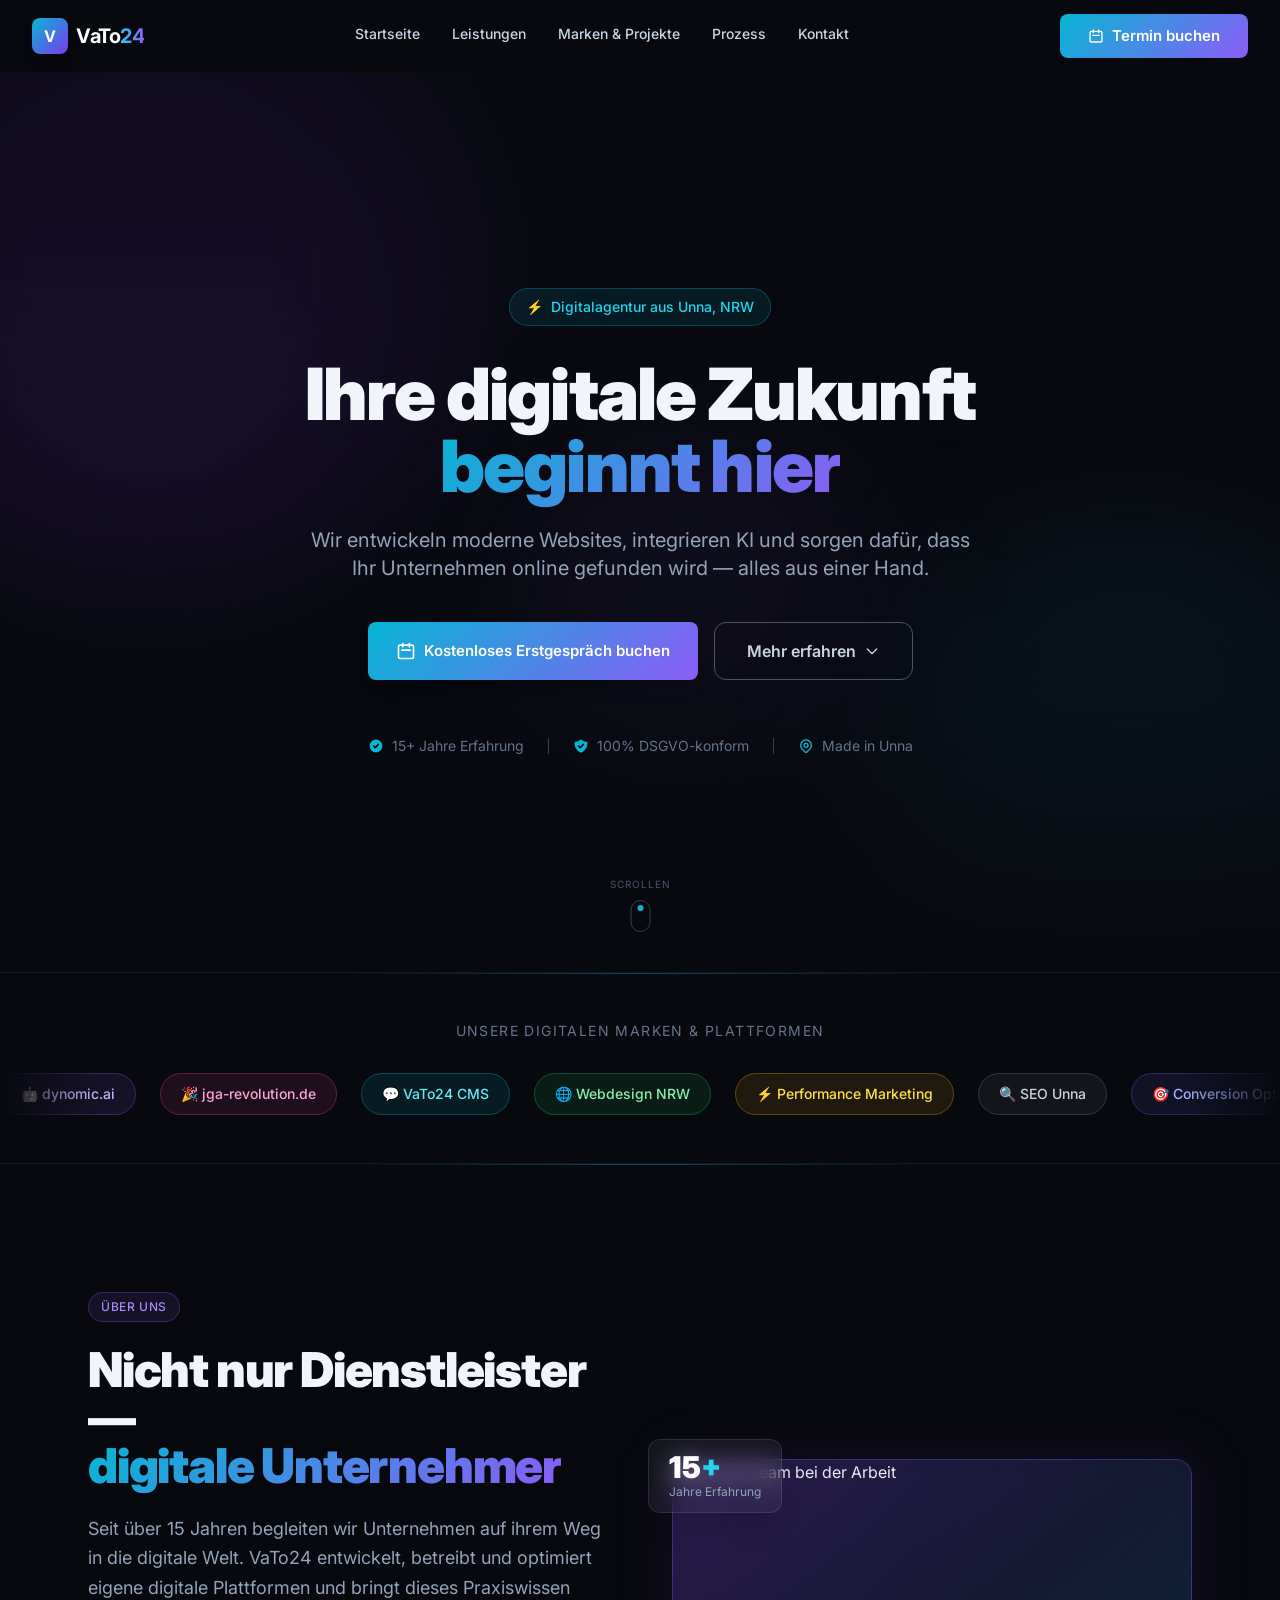
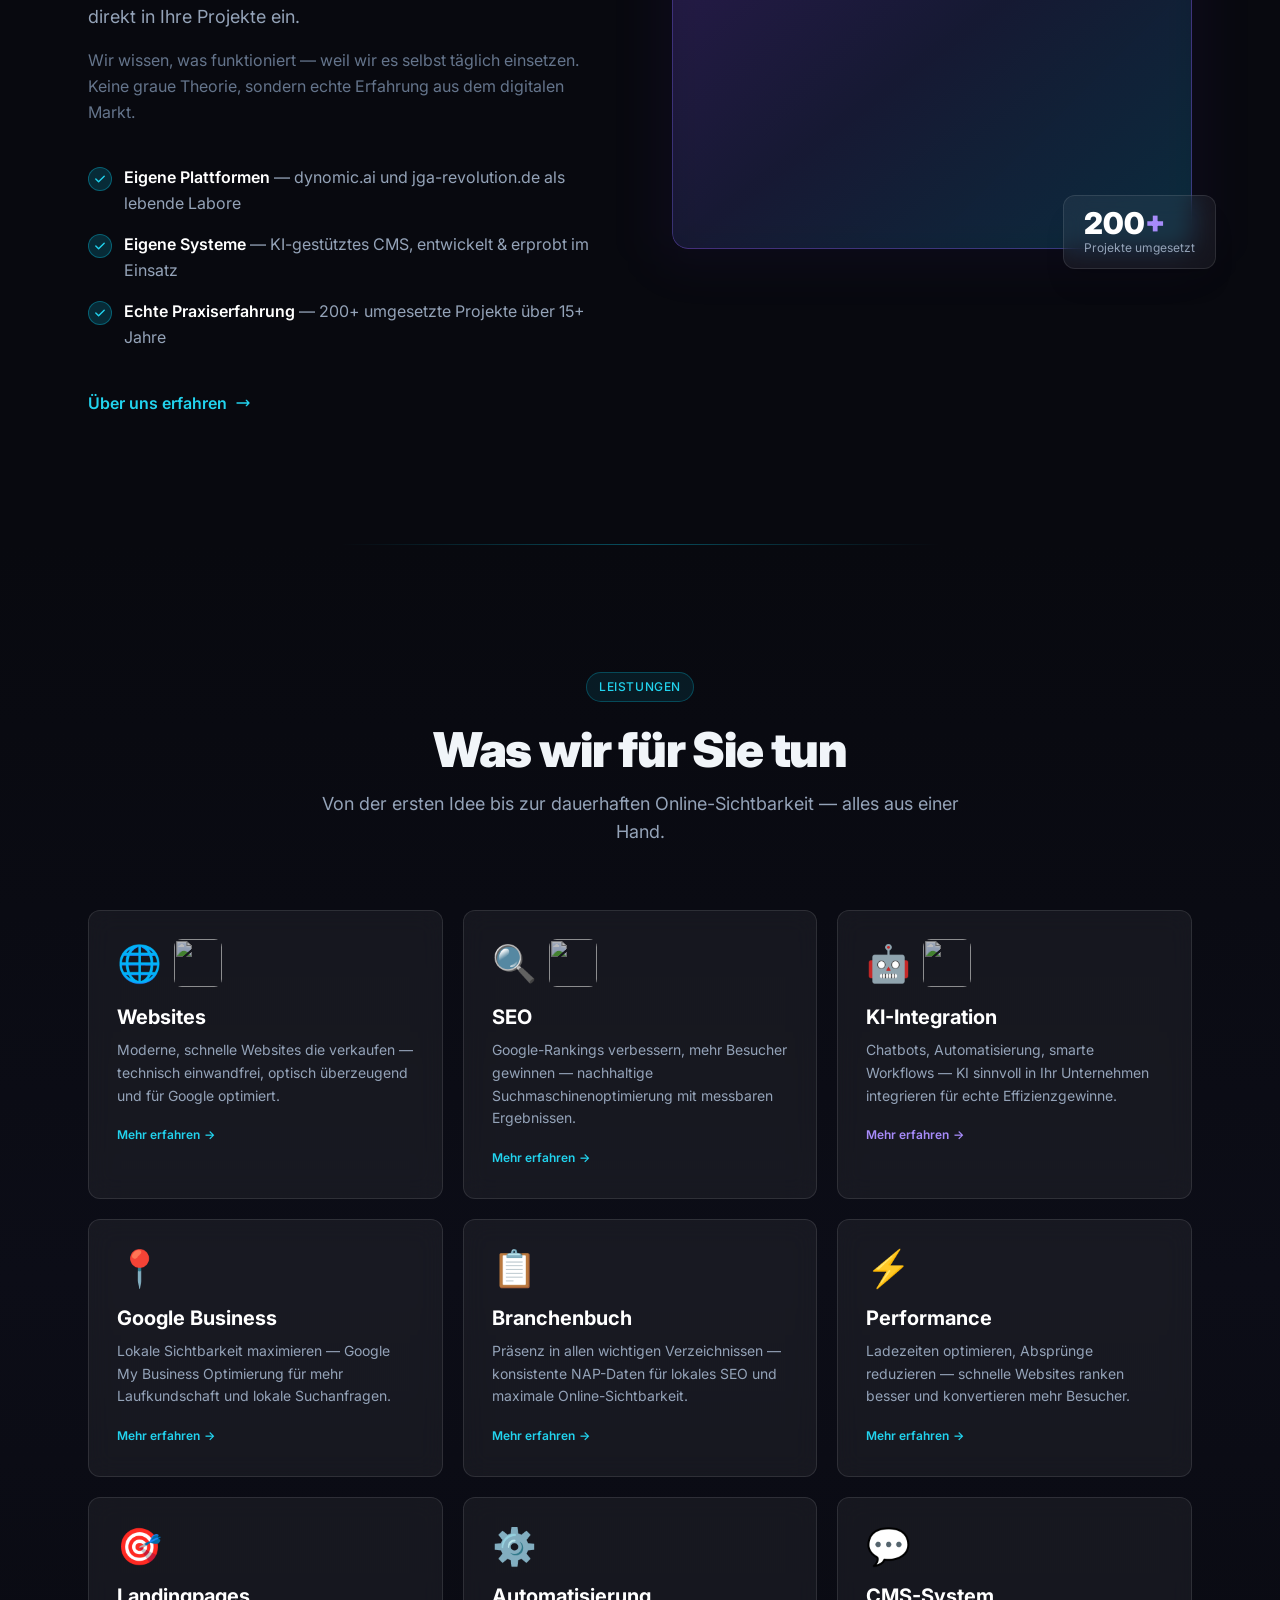
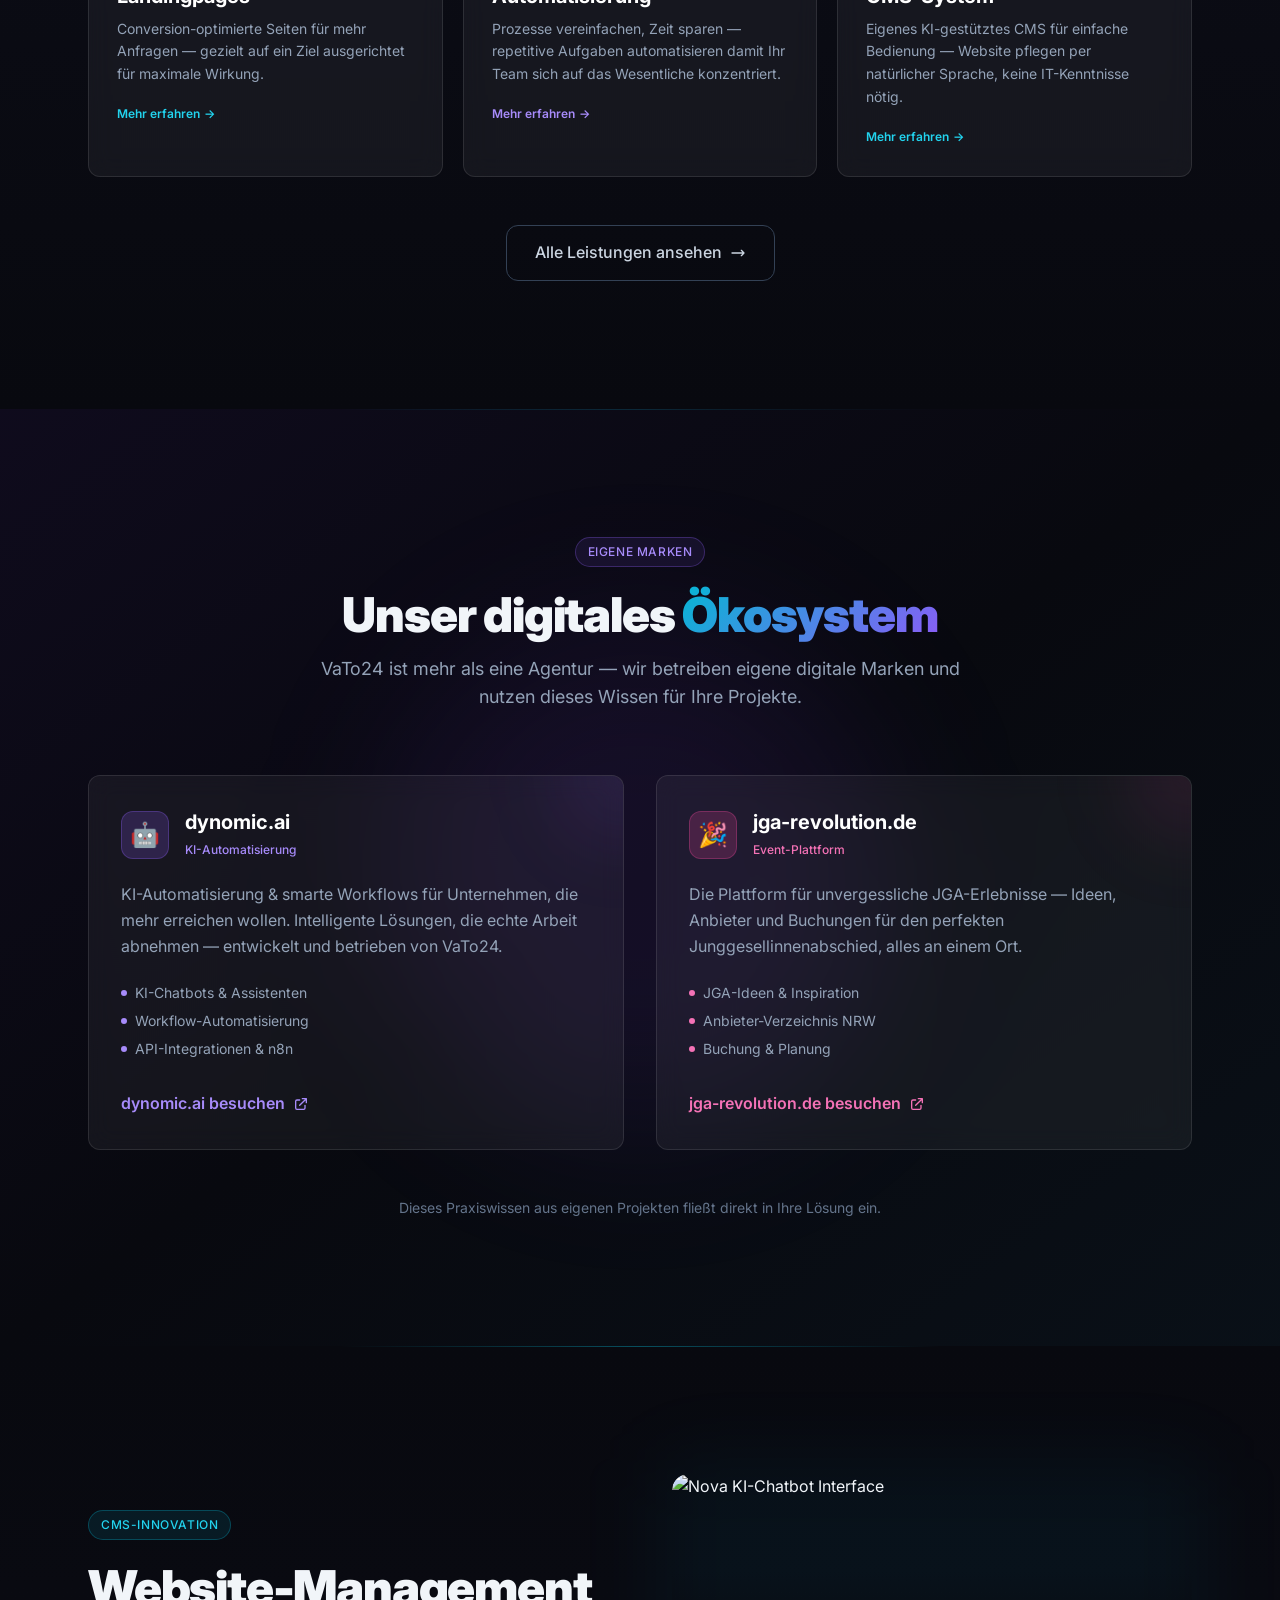
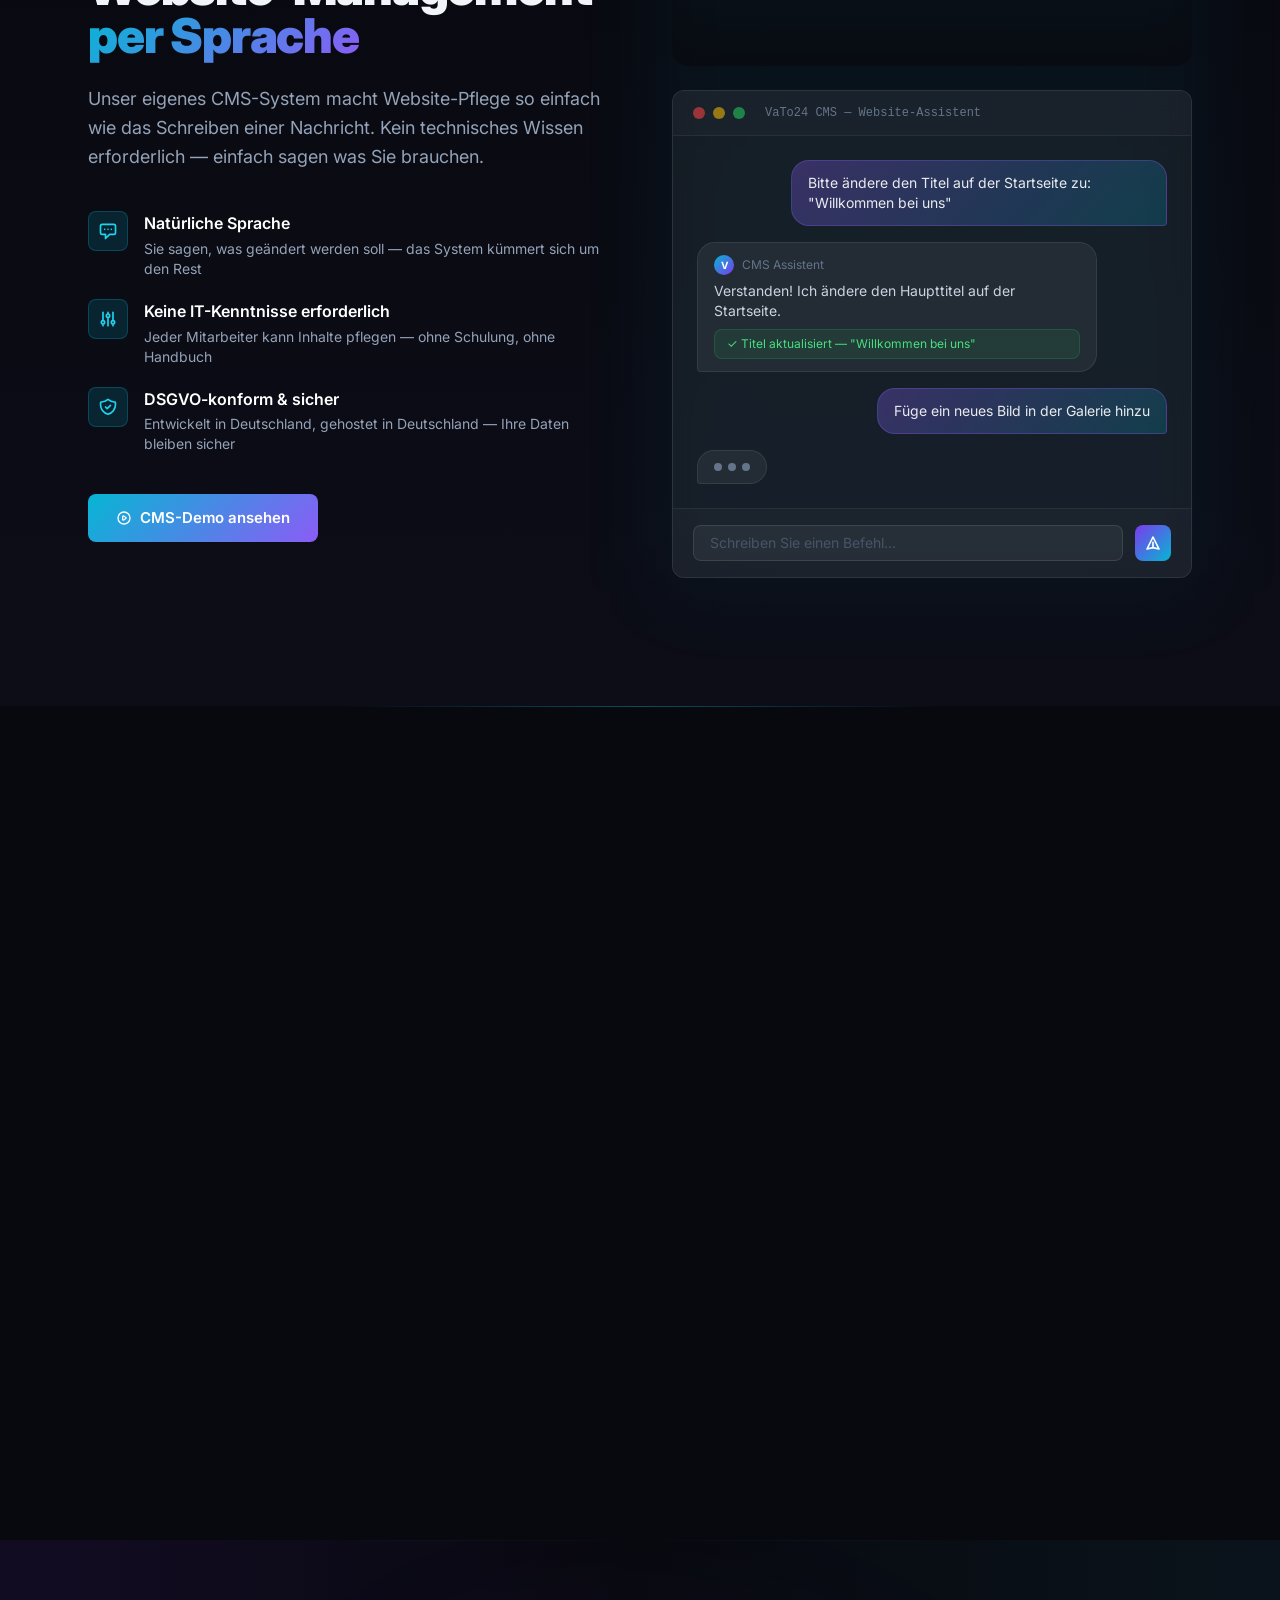
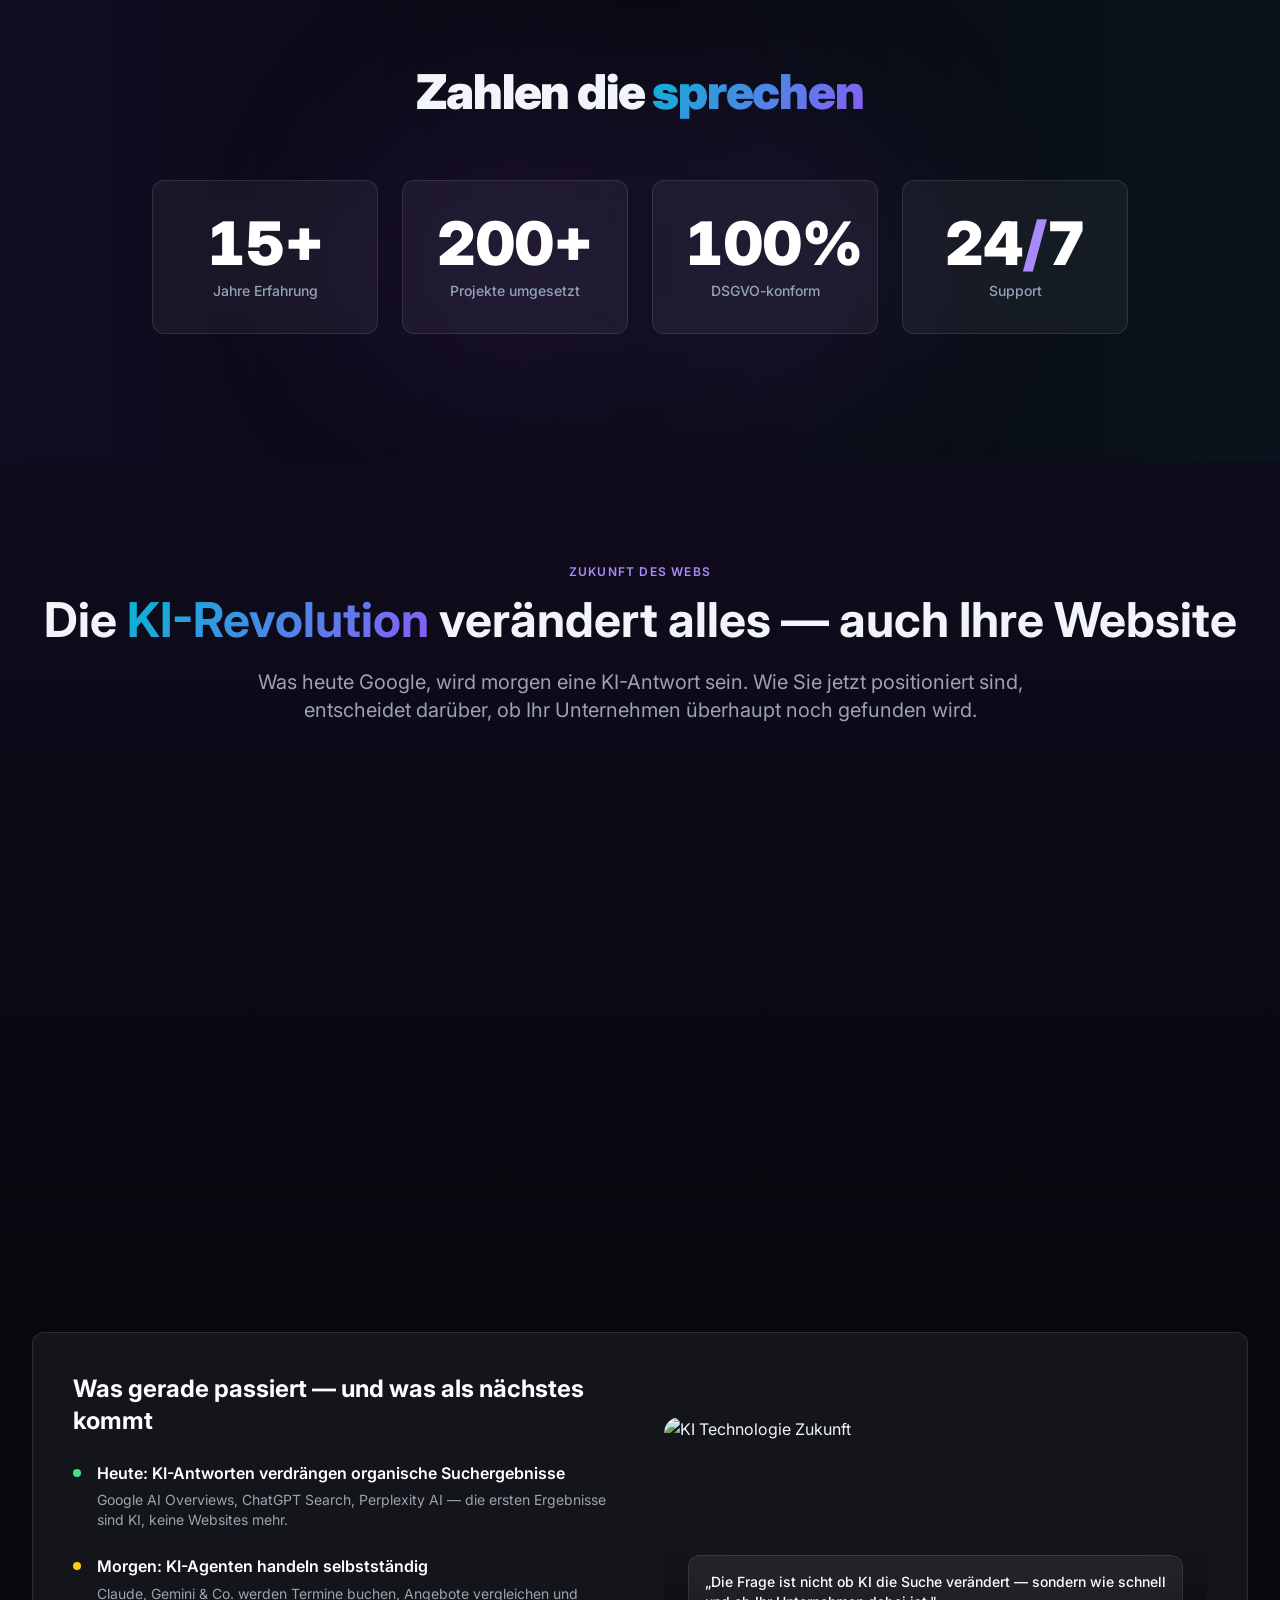
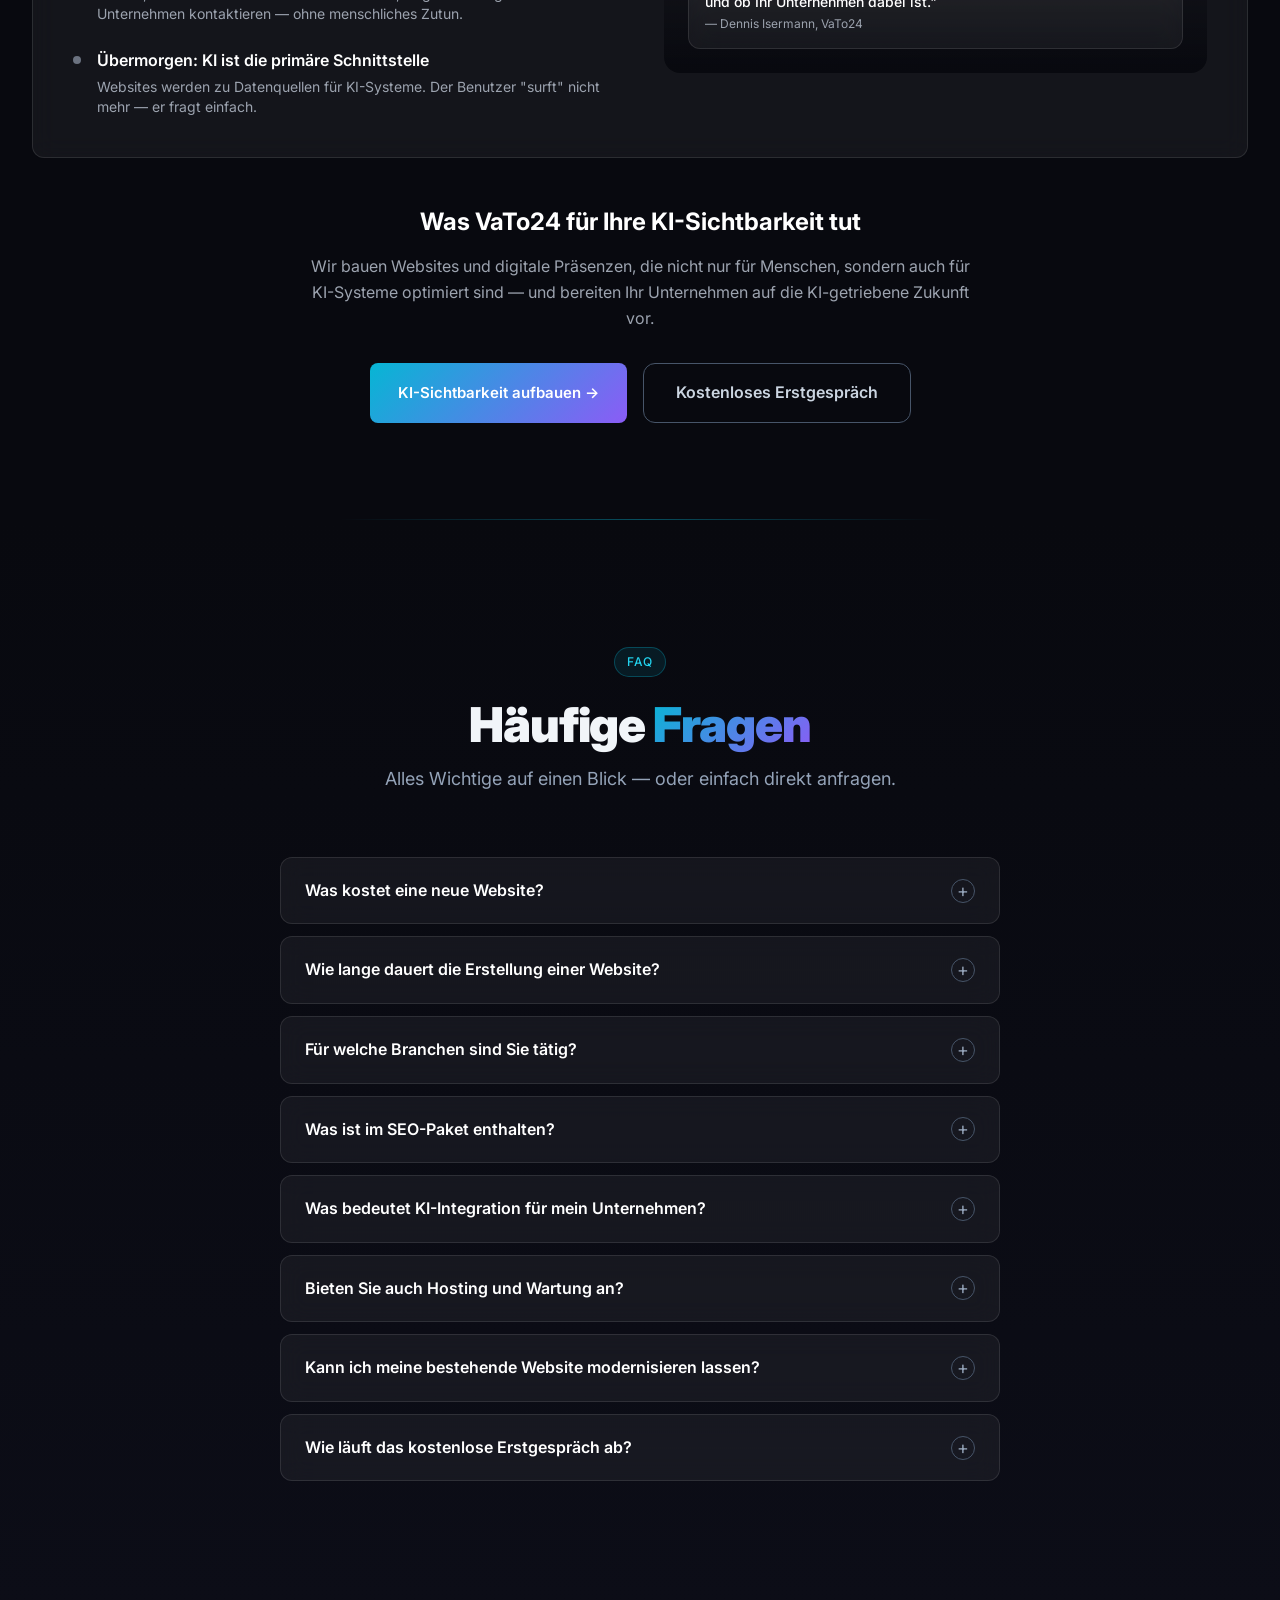
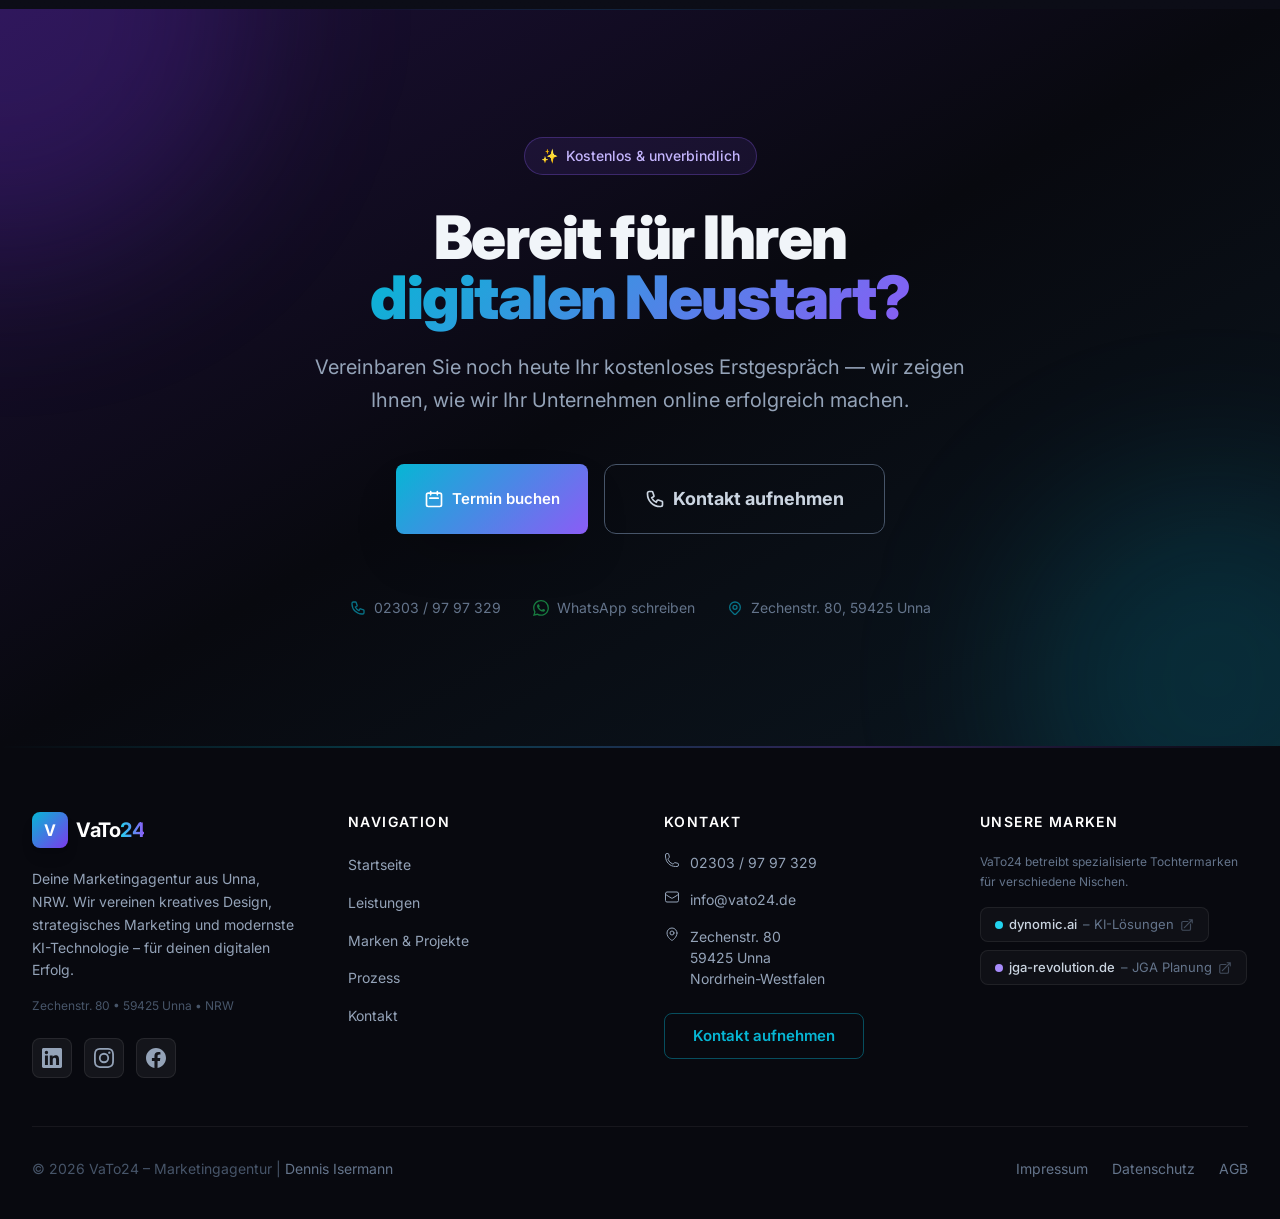
==== commit b386b7e9: "feat: Nova v2 - Claude Runner, Permissions System, blocked pages/elements" ====
--- a/index.html
+++ b/index.html
@@ -390,10 +390,10 @@
     ======================================== */
     #site-header { min-height: 0; }
   </style>
-  <script type="module" crossorigin src="/assets/index-B8qV_ceW.js"></script>
-  <link rel="modulepreload" crossorigin href="/assets/footer-BQktf09y.js">
+  <script type="module" crossorigin src="/assets/index-BbCmwtYJ.js"></script>
+  <link rel="modulepreload" crossorigin href="/assets/footer-DGnOkG7P.js">
   <link rel="modulepreload" crossorigin href="/assets/animations-CetyjiHi.js">
-  <link rel="stylesheet" crossorigin href="/assets/footer-BLXXtZV3.css">
+  <link rel="stylesheet" crossorigin href="/assets/footer-CfyPW-P0.css">
 </head>
 
 <body class="bg-[#08090f] text-slate-100 font-inter antialiased">
--- a/assets/footer-CfyPW-P0.css
+++ b/assets/footer-CfyPW-P0.css
@@ -0,0 +1 @@
+*,:before,:after{--tw-border-spacing-x: 0;--tw-border-spacing-y: 0;--tw-translate-x: 0;--tw-translate-y: 0;--tw-rotate: 0;--tw-skew-x: 0;--tw-skew-y: 0;--tw-scale-x: 1;--tw-scale-y: 1;--tw-pan-x: ;--tw-pan-y: ;--tw-pinch-zoom: ;--tw-scroll-snap-strictness: proximity;--tw-gradient-from-position: ;--tw-gradient-via-position: ;--tw-gradient-to-position: ;--tw-ordinal: ;--tw-slashed-zero: ;--tw-numeric-figure: ;--tw-numeric-spacing: ;--tw-numeric-fraction: ;--tw-ring-inset: ;--tw-ring-offset-width: 0px;--tw-ring-offset-color: #fff;--tw-ring-color: rgb(59 130 246 / .5);--tw-ring-offset-shadow: 0 0 #0000;--tw-ring-shadow: 0 0 #0000;--tw-shadow: 0 0 #0000;--tw-shadow-colored: 0 0 #0000;--tw-blur: ;--tw-brightness: ;--tw-contrast: ;--tw-grayscale: ;--tw-hue-rotate: ;--tw-invert: ;--tw-saturate: ;--tw-sepia: ;--tw-drop-shadow: ;--tw-backdrop-blur: ;--tw-backdrop-brightness: ;--tw-backdrop-contrast: ;--tw-backdrop-grayscale: ;--tw-backdrop-hue-rotate: ;--tw-backdrop-invert: ;--tw-backdrop-opacity: ;--tw-backdrop-saturate: ;--tw-backdrop-sepia: ;--tw-contain-size: ;--tw-contain-layout: ;--tw-contain-paint: ;--tw-contain-style: }::backdrop{--tw-border-spacing-x: 0;--tw-border-spacing-y: 0;--tw-translate-x: 0;--tw-translate-y: 0;--tw-rotate: 0;--tw-skew-x: 0;--tw-skew-y: 0;--tw-scale-x: 1;--tw-scale-y: 1;--tw-pan-x: ;--tw-pan-y: ;--tw-pinch-zoom: ;--tw-scroll-snap-strictness: proximity;--tw-gradient-from-position: ;--tw-gradient-via-position: ;--tw-gradient-to-position: ;--tw-ordinal: ;--tw-slashed-zero: ;--tw-numeric-figure: ;--tw-numeric-spacing: ;--tw-numeric-fraction: ;--tw-ring-inset: ;--tw-ring-offset-width: 0px;--tw-ring-offset-color: #fff;--tw-ring-color: rgb(59 130 246 / .5);--tw-ring-offset-shadow: 0 0 #0000;--tw-ring-shadow: 0 0 #0000;--tw-shadow: 0 0 #0000;--tw-shadow-colored: 0 0 #0000;--tw-blur: ;--tw-brightness: ;--tw-contrast: ;--tw-grayscale: ;--tw-hue-rotate: ;--tw-invert: ;--tw-saturate: ;--tw-sepia: ;--tw-drop-shadow: ;--tw-backdrop-blur: ;--tw-backdrop-brightness: ;--tw-backdrop-contrast: ;--tw-backdrop-grayscale: ;--tw-backdrop-hue-rotate: ;--tw-backdrop-invert: ;--tw-backdrop-opacity: ;--tw-backdrop-saturate: ;--tw-backdrop-sepia: ;--tw-contain-size: ;--tw-contain-layout: ;--tw-contain-paint: ;--tw-contain-style: }*,:before,:after{box-sizing:border-box;border-width:0;border-style:solid;border-color:#e5e7eb}:before,:after{--tw-content: ""}html,:host{line-height:1.5;-webkit-text-size-adjust:100%;-moz-tab-size:4;-o-tab-size:4;tab-size:4;font-family:ui-sans-serif,system-ui,sans-serif,"Apple Color Emoji","Segoe UI Emoji",Segoe UI Symbol,"Noto Color Emoji";font-feature-settings:normal;font-variation-settings:normal;-webkit-tap-highlight-color:transparent}body{margin:0;line-height:inherit}hr{height:0;color:inherit;border-top-width:1px}abbr:where([title]){-webkit-text-decoration:underline dotted;text-decoration:underline dotted}h1,h2,h3,h4,h5,h6{font-size:inherit;font-weight:inherit}a{color:inherit;text-decoration:inherit}b,strong{font-weight:bolder}code,kbd,samp,pre{font-family:ui-monospace,SFMono-Regular,Menlo,Monaco,Consolas,Liberation Mono,Courier New,monospace;font-feature-settings:normal;font-variation-settings:normal;font-size:1em}small{font-size:80%}sub,sup{font-size:75%;line-height:0;position:relative;vertical-align:baseline}sub{bottom:-.25em}sup{top:-.5em}table{text-indent:0;border-color:inherit;border-collapse:collapse}button,input,optgroup,select,textarea{font-family:inherit;font-feature-settings:inherit;font-variation-settings:inherit;font-size:100%;font-weight:inherit;line-height:inherit;letter-spacing:inherit;color:inherit;margin:0;padding:0}button,select{text-transform:none}button,input:where([type=button]),input:where([type=reset]),input:where([type=submit]){-webkit-appearance:button;background-color:transparent;background-image:none}:-moz-focusring{outline:auto}:-moz-ui-invalid{box-shadow:none}progress{vertical-align:baseline}::-webkit-inner-spin-button,::-webkit-outer-spin-button{height:auto}[type=search]{-webkit-appearance:textfield;outline-offset:-2px}::-webkit-search-decoration{-webkit-appearance:none}::-webkit-file-upload-button{-webkit-appearance:button;font:inherit}summary{display:list-item}blockquote,dl,dd,h1,h2,h3,h4,h5,h6,hr,figure,p,pre{margin:0}fieldset{margin:0;padding:0}legend{padding:0}ol,ul,menu{list-style:none;margin:0;padding:0}dialog{padding:0}textarea{resize:vertical}input::-moz-placeholder,textarea::-moz-placeholder{opacity:1;color:#9ca3af}input::placeholder,textarea::placeholder{opacity:1;color:#9ca3af}button,[role=button]{cursor:pointer}:disabled{cursor:default}img,svg,video,canvas,audio,iframe,embed,object{display:block;vertical-align:middle}img,video{max-width:100%;height:auto}[hidden]:where(:not([hidden=until-found])){display:none}.\!container{width:100%!important}.container{width:100%}@media (min-width: 640px){.\!container{max-width:640px!important}.container{max-width:640px}}@media (min-width: 768px){.\!container{max-width:768px!important}.container{max-width:768px}}@media (min-width: 1024px){.\!container{max-width:1024px!important}.container{max-width:1024px}}@media (min-width: 1280px){.\!container{max-width:1280px!important}.container{max-width:1280px}}@media (min-width: 1536px){.\!container{max-width:1536px!important}.container{max-width:1536px}}.prose{color:var(--tw-prose-body);max-width:65ch}.prose :where(p):not(:where([class~=not-prose],[class~=not-prose] *)){margin-top:1.25em;margin-bottom:1.25em}.prose :where([class~=lead]):not(:where([class~=not-prose],[class~=not-prose] *)){color:var(--tw-prose-lead);font-size:1.25em;line-height:1.6;margin-top:1.2em;margin-bottom:1.2em}.prose :where(a):not(:where([class~=not-prose],[class~=not-prose] *)){color:var(--tw-prose-links);text-decoration:underline;font-weight:500}.prose :where(strong):not(:where([class~=not-prose],[class~=not-prose] *)){color:var(--tw-prose-bold);font-weight:600}.prose :where(a strong):not(:where([class~=not-prose],[class~=not-prose] *)){color:inherit}.prose :where(blockquote strong):not(:where([class~=not-prose],[class~=not-prose] *)){color:inherit}.prose :where(thead th strong):not(:where([class~=not-prose],[class~=not-prose] *)){color:inherit}.prose :where(ol):not(:where([class~=not-prose],[class~=not-prose] *)){list-style-type:decimal;margin-top:1.25em;margin-bottom:1.25em;padding-inline-start:1.625em}.prose :where(ol[type=A]):not(:where([class~=not-prose],[class~=not-prose] *)){list-style-type:upper-alpha}.prose :where(ol[type=a]):not(:where([class~=not-prose],[class~=not-prose] *)){list-style-type:lower-alpha}.prose :where(ol[type=A s]):not(:where([class~=not-prose],[class~=not-prose] *)){list-style-type:upper-alpha}.prose :where(ol[type=a s]):not(:where([class~=not-prose],[class~=not-prose] *)){list-style-type:lower-alpha}.prose :where(ol[type=I]):not(:where([class~=not-prose],[class~=not-prose] *)){list-style-type:upper-roman}.prose :where(ol[type=i]):not(:where([class~=not-prose],[class~=not-prose] *)){list-style-type:lower-roman}.prose :where(ol[type=I s]):not(:where([class~=not-prose],[class~=not-prose] *)){list-style-type:upper-roman}.prose :where(ol[type=i s]):not(:where([class~=not-prose],[class~=not-prose] *)){list-style-type:lower-roman}.prose :where(ol[type="1"]):not(:where([class~=not-prose],[class~=not-prose] *)){list-style-type:decimal}.prose :where(ul):not(:where([class~=not-prose],[class~=not-prose] *)){list-style-type:disc;margin-top:1.25em;margin-bottom:1.25em;padding-inline-start:1.625em}.prose :where(ol>li):not(:where([class~=not-prose],[class~=not-prose] *))::marker{font-weight:400;color:var(--tw-prose-counters)}.prose :where(ul>li):not(:where([class~=not-prose],[class~=not-prose] *))::marker{color:var(--tw-prose-bullets)}.prose :where(dt):not(:where([class~=not-prose],[class~=not-prose] *)){color:var(--tw-prose-headings);font-weight:600;margin-top:1.25em}.prose :where(hr):not(:where([class~=not-prose],[class~=not-prose] *)){border-color:var(--tw-prose-hr);border-top-width:1px;margin-top:3em;margin-bottom:3em}.prose :where(blockquote):not(:where([class~=not-prose],[class~=not-prose] *)){font-weight:500;font-style:italic;color:var(--tw-prose-quotes);border-inline-start-width:.25rem;border-inline-start-color:var(--tw-prose-quote-borders);quotes:"“""”""‘""’";margin-top:1.6em;margin-bottom:1.6em;padding-inline-start:1em}.prose :where(blockquote p:first-of-type):not(:where([class~=not-prose],[class~=not-prose] *)):before{content:open-quote}.prose :where(blockquote p:last-of-type):not(:where([class~=not-prose],[class~=not-prose] *)):after{content:close-quote}.prose :where(h1):not(:where([class~=not-prose],[class~=not-prose] *)){color:var(--tw-prose-headings);font-weight:800;font-size:2.25em;margin-top:0;margin-bottom:.8888889em;line-height:1.1111111}.prose :where(h1 strong):not(:where([class~=not-prose],[class~=not-prose] *)){font-weight:900;color:inherit}.prose :where(h2):not(:where([class~=not-prose],[class~=not-prose] *)){color:var(--tw-prose-headings);font-weight:700;font-size:1.5em;margin-top:2em;margin-bottom:1em;line-height:1.3333333}.prose :where(h2 strong):not(:where([class~=not-prose],[class~=not-prose] *)){font-weight:800;color:inherit}.prose :where(h3):not(:where([class~=not-prose],[class~=not-prose] *)){color:var(--tw-prose-headings);font-weight:600;font-size:1.25em;margin-top:1.6em;margin-bottom:.6em;line-height:1.6}.prose :where(h3 strong):not(:where([class~=not-prose],[class~=not-prose] *)){font-weight:700;color:inherit}.prose :where(h4):not(:where([class~=not-prose],[class~=not-prose] *)){color:var(--tw-prose-headings);font-weight:600;margin-top:1.5em;margin-bottom:.5em;line-height:1.5}.prose :where(h4 strong):not(:where([class~=not-prose],[class~=not-prose] *)){font-weight:700;color:inherit}.prose :where(img):not(:where([class~=not-prose],[class~=not-prose] *)){margin-top:2em;margin-bottom:2em}.prose :where(picture):not(:where([class~=not-prose],[class~=not-prose] *)){display:block;margin-top:2em;margin-bottom:2em}.prose :where(video):not(:where([class~=not-prose],[class~=not-prose] *)){margin-top:2em;margin-bottom:2em}.prose :where(kbd):not(:where([class~=not-prose],[class~=not-prose] *)){font-weight:500;font-family:inherit;color:var(--tw-prose-kbd);box-shadow:0 0 0 1px var(--tw-prose-kbd-shadows),0 3px 0 var(--tw-prose-kbd-shadows);font-size:.875em;border-radius:.3125rem;padding-top:.1875em;padding-inline-end:.375em;padding-bottom:.1875em;padding-inline-start:.375em}.prose :where(code):not(:where([class~=not-prose],[class~=not-prose] *)){color:var(--tw-prose-code);font-weight:600;font-size:.875em}.prose :where(code):not(:where([class~=not-prose],[class~=not-prose] *)):before{content:"`"}.prose :where(code):not(:where([class~=not-prose],[class~=not-prose] *)):after{content:"`"}.prose :where(a code):not(:where([class~=not-prose],[class~=not-prose] *)){color:inherit}.prose :where(h1 code):not(:where([class~=not-prose],[class~=not-prose] *)){color:inherit}.prose :where(h2 code):not(:where([class~=not-prose],[class~=not-prose] *)){color:inherit;font-size:.875em}.prose :where(h3 code):not(:where([class~=not-prose],[class~=not-prose] *)){color:inherit;font-size:.9em}.prose :where(h4 code):not(:where([class~=not-prose],[class~=not-prose] *)){color:inherit}.prose :where(blockquote code):not(:where([class~=not-prose],[class~=not-prose] *)){color:inherit}.prose :where(thead th code):not(:where([class~=not-prose],[class~=not-prose] *)){color:inherit}.prose :where(pre):not(:where([class~=not-prose],[class~=not-prose] *)){color:var(--tw-prose-pre-code);background-color:var(--tw-prose-pre-bg);overflow-x:auto;font-weight:400;font-size:.875em;line-height:1.7142857;margin-top:1.7142857em;margin-bottom:1.7142857em;border-radius:.375rem;padding-top:.8571429em;padding-inline-end:1.1428571em;padding-bottom:.8571429em;padding-inline-start:1.1428571em}.prose :where(pre code):not(:where([class~=not-prose],[class~=not-prose] *)){background-color:transparent;border-width:0;border-radius:0;padding:0;font-weight:inherit;color:inherit;font-size:inherit;font-family:inherit;line-height:inherit}.prose :where(pre code):not(:where([class~=not-prose],[class~=not-prose] *)):before{content:none}.prose :where(pre code):not(:where([class~=not-prose],[class~=not-prose] *)):after{content:none}.prose :where(table):not(:where([class~=not-prose],[class~=not-prose] *)){width:100%;table-layout:auto;margin-top:2em;margin-bottom:2em;font-size:.875em;line-height:1.7142857}.prose :where(thead):not(:where([class~=not-prose],[class~=not-prose] *)){border-bottom-width:1px;border-bottom-color:var(--tw-prose-th-borders)}.prose :where(thead th):not(:where([class~=not-prose],[class~=not-prose] *)){color:var(--tw-prose-headings);font-weight:600;vertical-align:bottom;padding-inline-end:.5714286em;padding-bottom:.5714286em;padding-inline-start:.5714286em}.prose :where(tbody tr):not(:where([class~=not-prose],[class~=not-prose] *)){border-bottom-width:1px;border-bottom-color:var(--tw-prose-td-borders)}.prose :where(tbody tr:last-child):not(:where([class~=not-prose],[class~=not-prose] *)){border-bottom-width:0}.prose :where(tbody td):not(:where([class~=not-prose],[class~=not-prose] *)){vertical-align:baseline}.prose :where(tfoot):not(:where([class~=not-prose],[class~=not-prose] *)){border-top-width:1px;border-top-color:var(--tw-prose-th-borders)}.prose :where(tfoot td):not(:where([class~=not-prose],[class~=not-prose] *)){vertical-align:top}.prose :where(th,td):not(:where([class~=not-prose],[class~=not-prose] *)){text-align:start}.prose :where(figure>*):not(:where([class~=not-prose],[class~=not-prose] *)){margin-top:0;margin-bottom:0}.prose :where(figcaption):not(:where([class~=not-prose],[class~=not-prose] *)){color:var(--tw-prose-captions);font-size:.875em;line-height:1.4285714;margin-top:.8571429em}.prose{--tw-prose-body: #374151;--tw-prose-headings: #111827;--tw-prose-lead: #4b5563;--tw-prose-links: #111827;--tw-prose-bold: #111827;--tw-prose-counters: #6b7280;--tw-prose-bullets: #d1d5db;--tw-prose-hr: #e5e7eb;--tw-prose-quotes: #111827;--tw-prose-quote-borders: #e5e7eb;--tw-prose-captions: #6b7280;--tw-prose-kbd: #111827;--tw-prose-kbd-shadows: rgb(17 24 39 / 10%);--tw-prose-code: #111827;--tw-prose-pre-code: #e5e7eb;--tw-prose-pre-bg: #1f2937;--tw-prose-th-borders: #d1d5db;--tw-prose-td-borders: #e5e7eb;--tw-prose-invert-body: #d1d5db;--tw-prose-invert-headings: #fff;--tw-prose-invert-lead: #9ca3af;--tw-prose-invert-links: #fff;--tw-prose-invert-bold: #fff;--tw-prose-invert-counters: #9ca3af;--tw-prose-invert-bullets: #4b5563;--tw-prose-invert-hr: #374151;--tw-prose-invert-quotes: #f3f4f6;--tw-prose-invert-quote-borders: #374151;--tw-prose-invert-captions: #9ca3af;--tw-prose-invert-kbd: #fff;--tw-prose-invert-kbd-shadows: rgb(255 255 255 / 10%);--tw-prose-invert-code: #fff;--tw-prose-invert-pre-code: #d1d5db;--tw-prose-invert-pre-bg: rgb(0 0 0 / 50%);--tw-prose-invert-th-borders: #4b5563;--tw-prose-invert-td-borders: #374151;font-size:1rem;line-height:1.75}.prose :where(picture>img):not(:where([class~=not-prose],[class~=not-prose] *)){margin-top:0;margin-bottom:0}.prose :where(li):not(:where([class~=not-prose],[class~=not-prose] *)){margin-top:.5em;margin-bottom:.5em}.prose :where(ol>li):not(:where([class~=not-prose],[class~=not-prose] *)){padding-inline-start:.375em}.prose :where(ul>li):not(:where([class~=not-prose],[class~=not-prose] *)){padding-inline-start:.375em}.prose :where(.prose>ul>li p):not(:where([class~=not-prose],[class~=not-prose] *)){margin-top:.75em;margin-bottom:.75em}.prose :where(.prose>ul>li>p:first-child):not(:where([class~=not-prose],[class~=not-prose] *)){margin-top:1.25em}.prose :where(.prose>ul>li>p:last-child):not(:where([class~=not-prose],[class~=not-prose] *)){margin-bottom:1.25em}.prose :where(.prose>ol>li>p:first-child):not(:where([class~=not-prose],[class~=not-prose] *)){margin-top:1.25em}.prose :where(.prose>ol>li>p:last-child):not(:where([class~=not-prose],[class~=not-prose] *)){margin-bottom:1.25em}.prose :where(ul ul,ul ol,ol ul,ol ol):not(:where([class~=not-prose],[class~=not-prose] *)){margin-top:.75em;margin-bottom:.75em}.prose :where(dl):not(:where([class~=not-prose],[class~=not-prose] *)){margin-top:1.25em;margin-bottom:1.25em}.prose :where(dd):not(:where([class~=not-prose],[class~=not-prose] *)){margin-top:.5em;padding-inline-start:1.625em}.prose :where(hr+*):not(:where([class~=not-prose],[class~=not-prose] *)){margin-top:0}.prose :where(h2+*):not(:where([class~=not-prose],[class~=not-prose] *)){margin-top:0}.prose :where(h3+*):not(:where([class~=not-prose],[class~=not-prose] *)){margin-top:0}.prose :where(h4+*):not(:where([class~=not-prose],[class~=not-prose] *)){margin-top:0}.prose :where(thead th:first-child):not(:where([class~=not-prose],[class~=not-prose] *)){padding-inline-start:0}.prose :where(thead th:last-child):not(:where([class~=not-prose],[class~=not-prose] *)){padding-inline-end:0}.prose :where(tbody td,tfoot td):not(:where([class~=not-prose],[class~=not-prose] *)){padding-top:.5714286em;padding-inline-end:.5714286em;padding-bottom:.5714286em;padding-inline-start:.5714286em}.prose :where(tbody td:first-child,tfoot td:first-child):not(:where([class~=not-prose],[class~=not-prose] *)){padding-inline-start:0}.prose :where(tbody td:last-child,tfoot td:last-child):not(:where([class~=not-prose],[class~=not-prose] *)){padding-inline-end:0}.prose :where(figure):not(:where([class~=not-prose],[class~=not-prose] *)){margin-top:2em;margin-bottom:2em}.prose :where(.prose>:first-child):not(:where([class~=not-prose],[class~=not-prose] *)){margin-top:0}.prose :where(.prose>:last-child):not(:where([class~=not-prose],[class~=not-prose] *)){margin-bottom:0}.prose-lg{font-size:1.125rem;line-height:1.7777778}.prose-lg :where(p):not(:where([class~=not-prose],[class~=not-prose] *)){margin-top:1.3333333em;margin-bottom:1.3333333em}.prose-lg :where([class~=lead]):not(:where([class~=not-prose],[class~=not-prose] *)){font-size:1.2222222em;line-height:1.4545455;margin-top:1.0909091em;margin-bottom:1.0909091em}.prose-lg :where(blockquote):not(:where([class~=not-prose],[class~=not-prose] *)){margin-top:1.6666667em;margin-bottom:1.6666667em;padding-inline-start:1em}.prose-lg :where(h1):not(:where([class~=not-prose],[class~=not-prose] *)){font-size:2.6666667em;margin-top:0;margin-bottom:.8333333em;line-height:1}.prose-lg :where(h2):not(:where([class~=not-prose],[class~=not-prose] *)){font-size:1.6666667em;margin-top:1.8666667em;margin-bottom:1.0666667em;line-height:1.3333333}.prose-lg :where(h3):not(:where([class~=not-prose],[class~=not-prose] *)){font-size:1.3333333em;margin-top:1.6666667em;margin-bottom:.6666667em;line-height:1.5}.prose-lg :where(h4):not(:where([class~=not-prose],[class~=not-prose] *)){margin-top:1.7777778em;margin-bottom:.4444444em;line-height:1.5555556}.prose-lg :where(img):not(:where([class~=not-prose],[class~=not-prose] *)){margin-top:1.7777778em;margin-bottom:1.7777778em}.prose-lg :where(picture):not(:where([class~=not-prose],[class~=not-prose] *)){margin-top:1.7777778em;margin-bottom:1.7777778em}.prose-lg :where(picture>img):not(:where([class~=not-prose],[class~=not-prose] *)){margin-top:0;margin-bottom:0}.prose-lg :where(video):not(:where([class~=not-prose],[class~=not-prose] *)){margin-top:1.7777778em;margin-bottom:1.7777778em}.prose-lg :where(kbd):not(:where([class~=not-prose],[class~=not-prose] *)){font-size:.8888889em;border-radius:.3125rem;padding-top:.2222222em;padding-inline-end:.4444444em;padding-bottom:.2222222em;padding-inline-start:.4444444em}.prose-lg :where(code):not(:where([class~=not-prose],[class~=not-prose] *)){font-size:.8888889em}.prose-lg :where(h2 code):not(:where([class~=not-prose],[class~=not-prose] *)){font-size:.8666667em}.prose-lg :where(h3 code):not(:where([class~=not-prose],[class~=not-prose] *)){font-size:.875em}.prose-lg :where(pre):not(:where([class~=not-prose],[class~=not-prose] *)){font-size:.8888889em;line-height:1.75;margin-top:2em;margin-bottom:2em;border-radius:.375rem;padding-top:1em;padding-inline-end:1.5em;padding-bottom:1em;padding-inline-start:1.5em}.prose-lg :where(ol):not(:where([class~=not-prose],[class~=not-prose] *)){margin-top:1.3333333em;margin-bottom:1.3333333em;padding-inline-start:1.5555556em}.prose-lg :where(ul):not(:where([class~=not-prose],[class~=not-prose] *)){margin-top:1.3333333em;margin-bottom:1.3333333em;padding-inline-start:1.5555556em}.prose-lg :where(li):not(:where([class~=not-prose],[class~=not-prose] *)){margin-top:.6666667em;margin-bottom:.6666667em}.prose-lg :where(ol>li):not(:where([class~=not-prose],[class~=not-prose] *)){padding-inline-start:.4444444em}.prose-lg :where(ul>li):not(:where([class~=not-prose],[class~=not-prose] *)){padding-inline-start:.4444444em}.prose-lg :where(.prose-lg>ul>li p):not(:where([class~=not-prose],[class~=not-prose] *)){margin-top:.8888889em;margin-bottom:.8888889em}.prose-lg :where(.prose-lg>ul>li>p:first-child):not(:where([class~=not-prose],[class~=not-prose] *)){margin-top:1.3333333em}.prose-lg :where(.prose-lg>ul>li>p:last-child):not(:where([class~=not-prose],[class~=not-prose] *)){margin-bottom:1.3333333em}.prose-lg :where(.prose-lg>ol>li>p:first-child):not(:where([class~=not-prose],[class~=not-prose] *)){margin-top:1.3333333em}.prose-lg :where(.prose-lg>ol>li>p:last-child):not(:where([class~=not-prose],[class~=not-prose] *)){margin-bottom:1.3333333em}.prose-lg :where(ul ul,ul ol,ol ul,ol ol):not(:where([class~=not-prose],[class~=not-prose] *)){margin-top:.8888889em;margin-bottom:.8888889em}.prose-lg :where(dl):not(:where([class~=not-prose],[class~=not-prose] *)){margin-top:1.3333333em;margin-bottom:1.3333333em}.prose-lg :where(dt):not(:where([class~=not-prose],[class~=not-prose] *)){margin-top:1.3333333em}.prose-lg :where(dd):not(:where([class~=not-prose],[class~=not-prose] *)){margin-top:.6666667em;padding-inline-start:1.5555556em}.prose-lg :where(hr):not(:where([class~=not-prose],[class~=not-prose] *)){margin-top:3.1111111em;margin-bottom:3.1111111em}.prose-lg :where(hr+*):not(:where([class~=not-prose],[class~=not-prose] *)){margin-top:0}.prose-lg :where(h2+*):not(:where([class~=not-prose],[class~=not-prose] *)){margin-top:0}.prose-lg :where(h3+*):not(:where([class~=not-prose],[class~=not-prose] *)){margin-top:0}.prose-lg :where(h4+*):not(:where([class~=not-prose],[class~=not-prose] *)){margin-top:0}.prose-lg :where(table):not(:where([class~=not-prose],[class~=not-prose] *)){font-size:.8888889em;line-height:1.5}.prose-lg :where(thead th):not(:where([class~=not-prose],[class~=not-prose] *)){padding-inline-end:.75em;padding-bottom:.75em;padding-inline-start:.75em}.prose-lg :where(thead th:first-child):not(:where([class~=not-prose],[class~=not-prose] *)){padding-inline-start:0}.prose-lg :where(thead th:last-child):not(:where([class~=not-prose],[class~=not-prose] *)){padding-inline-end:0}.prose-lg :where(tbody td,tfoot td):not(:where([class~=not-prose],[class~=not-prose] *)){padding-top:.75em;padding-inline-end:.75em;padding-bottom:.75em;padding-inline-start:.75em}.prose-lg :where(tbody td:first-child,tfoot td:first-child):not(:where([class~=not-prose],[class~=not-prose] *)){padding-inline-start:0}.prose-lg :where(tbody td:last-child,tfoot td:last-child):not(:where([class~=not-prose],[class~=not-prose] *)){padding-inline-end:0}.prose-lg :where(figure):not(:where([class~=not-prose],[class~=not-prose] *)){margin-top:1.7777778em;margin-bottom:1.7777778em}.prose-lg :where(figure>*):not(:where([class~=not-prose],[class~=not-prose] *)){margin-top:0;margin-bottom:0}.prose-lg :where(figcaption):not(:where([class~=not-prose],[class~=not-prose] *)){font-size:.8888889em;line-height:1.5;margin-top:1em}.prose-lg :where(.prose-lg>:first-child):not(:where([class~=not-prose],[class~=not-prose] *)){margin-top:0}.prose-lg :where(.prose-lg>:last-child):not(:where([class~=not-prose],[class~=not-prose] *)){margin-bottom:0}.prose-invert{--tw-prose-body: var(--tw-prose-invert-body);--tw-prose-headings: var(--tw-prose-invert-headings);--tw-prose-lead: var(--tw-prose-invert-lead);--tw-prose-links: var(--tw-prose-invert-links);--tw-prose-bold: var(--tw-prose-invert-bold);--tw-prose-counters: var(--tw-prose-invert-counters);--tw-prose-bullets: var(--tw-prose-invert-bullets);--tw-prose-hr: var(--tw-prose-invert-hr);--tw-prose-quotes: var(--tw-prose-invert-quotes);--tw-prose-quote-borders: var(--tw-prose-invert-quote-borders);--tw-prose-captions: var(--tw-prose-invert-captions);--tw-prose-kbd: var(--tw-prose-invert-kbd);--tw-prose-kbd-shadows: var(--tw-prose-invert-kbd-shadows);--tw-prose-code: var(--tw-prose-invert-code);--tw-prose-pre-code: var(--tw-prose-invert-pre-code);--tw-prose-pre-bg: var(--tw-prose-invert-pre-bg);--tw-prose-th-borders: var(--tw-prose-invert-th-borders);--tw-prose-td-borders: var(--tw-prose-invert-td-borders)}.pointer-events-none{pointer-events:none}.visible{visibility:visible}.fixed{position:fixed}.absolute{position:absolute}.relative{position:relative}.sticky{position:sticky}.-inset-2{top:-.5rem;right:-.5rem;bottom:-.5rem;left:-.5rem}.-inset-4{top:-1rem;right:-1rem;bottom:-1rem;left:-1rem}.inset-0{top:0;right:0;bottom:0;left:0}.-bottom-5{bottom:-1.25rem}.-left-5{left:-1.25rem}.-left-6{left:-1.5rem}.-right-4{right:-1rem}.-right-5{right:-1.25rem}.-right-6{right:-1.5rem}.-top-4{top:-1rem}.-top-5{top:-1.25rem}.bottom-0{bottom:0}.bottom-10{bottom:2.5rem}.bottom-6{bottom:1.5rem}.bottom-\[-100px\]{bottom:-100px}.bottom-\[-60px\]{bottom:-60px}.bottom-\[-80px\]{bottom:-80px}.left-0{left:0}.left-1\/2{left:50%}.left-4{left:1rem}.left-6{left:1.5rem}.left-\[-100px\]{left:-100px}.left-\[-150px\]{left:-150px}.left-\[-200px\]{left:-200px}.left-\[-80px\]{left:-80px}.left-\[40\%\]{left:40%}.right-0{right:0}.right-6{right:1.5rem}.right-\[-100px\]{right:-100px}.right-\[-80px\]{right:-80px}.right-\[20\%\]{right:20%}.top-0{top:0}.top-1\/2{top:50%}.top-4{top:1rem}.top-\[-100px\]{top:-100px}.top-\[-150px\]{top:-150px}.top-\[30\%\]{top:30%}.top-\[40\%\]{top:40%}.-z-10{z-index:-10}.z-0{z-index:0}.z-10{z-index:10}.z-\[1\]{z-index:1}.order-last{order:9999}.col-span-2{grid-column:span 2 / span 2}.mx-auto{margin-left:auto;margin-right:auto}.mb-0\.5{margin-bottom:.125rem}.mb-1{margin-bottom:.25rem}.mb-1\.5{margin-bottom:.375rem}.mb-10{margin-bottom:2.5rem}.mb-12{margin-bottom:3rem}.mb-14{margin-bottom:3.5rem}.mb-16{margin-bottom:4rem}.mb-2{margin-bottom:.5rem}.mb-3{margin-bottom:.75rem}.mb-4{margin-bottom:1rem}.mb-5{margin-bottom:1.25rem}.mb-6{margin-bottom:1.5rem}.mb-7{margin-bottom:1.75rem}.mb-8{margin-bottom:2rem}.ml-2{margin-left:.5rem}.ml-3{margin-left:.75rem}.ml-auto{margin-left:auto}.mt-0\.5{margin-top:.125rem}.mt-1{margin-top:.25rem}.mt-10{margin-top:2.5rem}.mt-12{margin-top:3rem}.mt-16{margin-top:4rem}.mt-2{margin-top:.5rem}.mt-3{margin-top:.75rem}.mt-4{margin-top:1rem}.mt-5{margin-top:1.25rem}.mt-6{margin-top:1.5rem}.block{display:block}.inline-block{display:inline-block}.flex{display:flex}.inline-flex{display:inline-flex}.grid{display:grid}.hidden{display:none}.aspect-\[4\/3\]{aspect-ratio:4/3}.h-1{height:.25rem}.h-1\.5{height:.375rem}.h-10{height:2.5rem}.h-12{height:3rem}.h-14{height:3.5rem}.h-16{height:4rem}.h-2{height:.5rem}.h-20{height:5rem}.h-24{height:6rem}.h-3{height:.75rem}.h-3\.5{height:.875rem}.h-32{height:8rem}.h-4{height:1rem}.h-40{height:10rem}.h-48{height:12rem}.h-5{height:1.25rem}.h-6{height:1.5rem}.h-64{height:16rem}.h-7{height:1.75rem}.h-72{height:18rem}.h-8{height:2rem}.h-9{height:2.25rem}.h-\[300px\]{height:300px}.h-\[350px\]{height:350px}.h-\[400px\]{height:400px}.h-\[500px\]{height:500px}.h-\[600px\]{height:600px}.h-\[72px\]{height:72px}.h-full{height:100%}.min-h-\[320px\]{min-height:320px}.min-h-screen{min-height:100vh}.w-1{width:.25rem}.w-1\.5{width:.375rem}.w-1\/2{width:50%}.w-10{width:2.5rem}.w-12{width:3rem}.w-14{width:3.5rem}.w-16{width:4rem}.w-2{width:.5rem}.w-24{width:6rem}.w-3{width:.75rem}.w-3\.5{width:.875rem}.w-3\/4{width:75%}.w-32{width:8rem}.w-4{width:1rem}.w-4\/5{width:80%}.w-40{width:10rem}.w-48{width:12rem}.w-5{width:1.25rem}.w-5\/6{width:83.333333%}.w-6{width:1.5rem}.w-64{width:16rem}.w-8{width:2rem}.w-9{width:2.25rem}.w-\[300px\]{width:300px}.w-\[350px\]{width:350px}.w-\[400px\]{width:400px}.w-\[500px\]{width:500px}.w-\[600px\]{width:600px}.w-full{width:100%}.w-px{width:1px}.min-w-\[200px\]{min-width:200px}.max-w-2xl{max-width:42rem}.max-w-3xl{max-width:48rem}.max-w-4xl{max-width:56rem}.max-w-5xl{max-width:64rem}.max-w-6xl{max-width:72rem}.max-w-7xl{max-width:80rem}.max-w-\[80\%\]{max-width:80%}.max-w-\[85\%\]{max-width:85%}.max-w-none{max-width:none}.max-w-sm{max-width:24rem}.max-w-xl{max-width:36rem}.flex-1{flex:1 1 0%}.flex-shrink{flex-shrink:1}.flex-shrink-0{flex-shrink:0}.-translate-x-1\/2{--tw-translate-x: -50%;transform:translate(var(--tw-translate-x),var(--tw-translate-y)) rotate(var(--tw-rotate)) skew(var(--tw-skew-x)) skewY(var(--tw-skew-y)) scaleX(var(--tw-scale-x)) scaleY(var(--tw-scale-y))}.-translate-y-1\/2{--tw-translate-y: -50%;transform:translate(var(--tw-translate-x),var(--tw-translate-y)) rotate(var(--tw-rotate)) skew(var(--tw-skew-x)) skewY(var(--tw-skew-y)) scaleX(var(--tw-scale-x)) scaleY(var(--tw-scale-y))}.translate-x-1\/2{--tw-translate-x: 50%;transform:translate(var(--tw-translate-x),var(--tw-translate-y)) rotate(var(--tw-rotate)) skew(var(--tw-skew-x)) skewY(var(--tw-skew-y)) scaleX(var(--tw-scale-x)) scaleY(var(--tw-scale-y))}.translate-x-1\/3{--tw-translate-x: 33.333333%;transform:translate(var(--tw-translate-x),var(--tw-translate-y)) rotate(var(--tw-rotate)) skew(var(--tw-skew-x)) skewY(var(--tw-skew-y)) scaleX(var(--tw-scale-x)) scaleY(var(--tw-scale-y))}.translate-y-1\/3{--tw-translate-y: 33.333333%;transform:translate(var(--tw-translate-x),var(--tw-translate-y)) rotate(var(--tw-rotate)) skew(var(--tw-skew-x)) skewY(var(--tw-skew-y)) scaleX(var(--tw-scale-x)) scaleY(var(--tw-scale-y))}.transform{transform:translate(var(--tw-translate-x),var(--tw-translate-y)) rotate(var(--tw-rotate)) skew(var(--tw-skew-x)) skewY(var(--tw-skew-y)) scaleX(var(--tw-scale-x)) scaleY(var(--tw-scale-y))}@keyframes bounce{0%,to{transform:translateY(-25%);animation-timing-function:cubic-bezier(.8,0,1,1)}50%{transform:none;animation-timing-function:cubic-bezier(0,0,.2,1)}}.animate-bounce{animation:bounce 1s infinite}@keyframes pulse{50%{opacity:.5}}.animate-pulse{animation:pulse 2s cubic-bezier(.4,0,.6,1) infinite}@keyframes spin{to{transform:rotate(360deg)}}.animate-spin-slow{animation:spin 8s linear infinite}.cursor-pointer{cursor:pointer}.select-none{-webkit-user-select:none;-moz-user-select:none;user-select:none}.resize{resize:both}.scroll-mt-24{scroll-margin-top:6rem}.list-inside{list-style-position:inside}.list-disc{list-style-type:disc}.grid-cols-1{grid-template-columns:repeat(1,minmax(0,1fr))}.grid-cols-2{grid-template-columns:repeat(2,minmax(0,1fr))}.grid-cols-3{grid-template-columns:repeat(3,minmax(0,1fr))}.flex-col{flex-direction:column}.flex-wrap{flex-wrap:wrap}.items-start{align-items:flex-start}.items-center{align-items:center}.justify-start{justify-content:flex-start}.justify-end{justify-content:flex-end}.justify-center{justify-content:center}.justify-between{justify-content:space-between}.gap-0{gap:0px}.gap-1{gap:.25rem}.gap-1\.5{gap:.375rem}.gap-10{gap:2.5rem}.gap-12{gap:3rem}.gap-16{gap:4rem}.gap-2{gap:.5rem}.gap-3{gap:.75rem}.gap-4{gap:1rem}.gap-5{gap:1.25rem}.gap-6{gap:1.5rem}.gap-8{gap:2rem}.gap-\[5px\]{gap:5px}.space-y-1>:not([hidden])~:not([hidden]){--tw-space-y-reverse: 0;margin-top:calc(.25rem * calc(1 - var(--tw-space-y-reverse)));margin-bottom:calc(.25rem * var(--tw-space-y-reverse))}.space-y-10>:not([hidden])~:not([hidden]){--tw-space-y-reverse: 0;margin-top:calc(2.5rem * calc(1 - var(--tw-space-y-reverse)));margin-bottom:calc(2.5rem * var(--tw-space-y-reverse))}.space-y-2>:not([hidden])~:not([hidden]){--tw-space-y-reverse: 0;margin-top:calc(.5rem * calc(1 - var(--tw-space-y-reverse)));margin-bottom:calc(.5rem * var(--tw-space-y-reverse))}.space-y-3>:not([hidden])~:not([hidden]){--tw-space-y-reverse: 0;margin-top:calc(.75rem * calc(1 - var(--tw-space-y-reverse)));margin-bottom:calc(.75rem * var(--tw-space-y-reverse))}.space-y-4>:not([hidden])~:not([hidden]){--tw-space-y-reverse: 0;margin-top:calc(1rem * calc(1 - var(--tw-space-y-reverse)));margin-bottom:calc(1rem * var(--tw-space-y-reverse))}.space-y-5>:not([hidden])~:not([hidden]){--tw-space-y-reverse: 0;margin-top:calc(1.25rem * calc(1 - var(--tw-space-y-reverse)));margin-bottom:calc(1.25rem * var(--tw-space-y-reverse))}.space-y-6>:not([hidden])~:not([hidden]){--tw-space-y-reverse: 0;margin-top:calc(1.5rem * calc(1 - var(--tw-space-y-reverse)));margin-bottom:calc(1.5rem * var(--tw-space-y-reverse))}.space-y-8>:not([hidden])~:not([hidden]){--tw-space-y-reverse: 0;margin-top:calc(2rem * calc(1 - var(--tw-space-y-reverse)));margin-bottom:calc(2rem * var(--tw-space-y-reverse))}.self-center{align-self:center}.overflow-hidden{overflow:hidden}.scroll-smooth{scroll-behavior:smooth}.whitespace-nowrap{white-space:nowrap}.rounded{border-radius:.25rem}.rounded-2xl{border-radius:1rem}.rounded-3xl{border-radius:1.5rem}.rounded-full{border-radius:9999px}.rounded-lg{border-radius:.5rem}.rounded-md{border-radius:.375rem}.rounded-xl{border-radius:.75rem}.rounded-tl-none{border-top-left-radius:0}.rounded-tr-none{border-top-right-radius:0}.border{border-width:1px}.border-y{border-top-width:1px;border-bottom-width:1px}.border-b{border-bottom-width:1px}.border-t{border-top-width:1px}.border-dashed{border-style:dashed}.border-cyan-500\/15{border-color:#06b6d426}.border-cyan-500\/20{border-color:#06b6d433}.border-cyan-500\/25{border-color:#06b6d440}.border-cyan-500\/30{border-color:#06b6d44d}.border-cyan-500\/40{border-color:#06b6d466}.border-green-500\/20{border-color:#22c55e33}.border-green-500\/25{border-color:#22c55e40}.border-green-500\/30{border-color:#22c55e4d}.border-indigo-500\/30{border-color:#6366f14d}.border-pink-500\/15{border-color:#ec489926}.border-pink-500\/20{border-color:#ec489933}.border-pink-500\/30{border-color:#ec48994d}.border-slate-600{--tw-border-opacity: 1;border-color:rgb(71 85 105 / var(--tw-border-opacity, 1))}.border-slate-600\/50{border-color:#47556980}.border-slate-700{--tw-border-opacity: 1;border-color:rgb(51 65 85 / var(--tw-border-opacity, 1))}.border-teal-500\/30{border-color:#14b8a64d}.border-violet-500\/15{border-color:#8b5cf626}.border-violet-500\/20{border-color:#8b5cf633}.border-violet-500\/25{border-color:#8b5cf640}.border-violet-500\/30{border-color:#8b5cf64d}.border-white\/10{border-color:#ffffff1a}.border-white\/5{border-color:#ffffff0d}.border-white\/\[0\.06\]{border-color:#ffffff0f}.border-yellow-500\/30{border-color:#eab3084d}.bg-\[\#08090f\]{--tw-bg-opacity: 1;background-color:rgb(8 9 15 / var(--tw-bg-opacity, 1))}.bg-\[\#08090f\]\/95{background-color:#08090ff2}.bg-cyan-400{--tw-bg-opacity: 1;background-color:rgb(34 211 238 / var(--tw-bg-opacity, 1))}.bg-cyan-500{--tw-bg-opacity: 1;background-color:rgb(6 182 212 / var(--tw-bg-opacity, 1))}.bg-cyan-500\/10{background-color:#06b6d41a}.bg-cyan-500\/15{background-color:#06b6d426}.bg-cyan-500\/20{background-color:#06b6d433}.bg-cyan-500\/30{background-color:#06b6d44d}.bg-cyan-500\/5{background-color:#06b6d40d}.bg-gray-500{--tw-bg-opacity: 1;background-color:rgb(107 114 128 / var(--tw-bg-opacity, 1))}.bg-green-400{--tw-bg-opacity: 1;background-color:rgb(74 222 128 / var(--tw-bg-opacity, 1))}.bg-green-500\/10{background-color:#22c55e1a}.bg-green-500\/15{background-color:#22c55e26}.bg-green-500\/50{background-color:#22c55e80}.bg-green-500\/60{background-color:#22c55e99}.bg-green-500\/70{background-color:#22c55eb3}.bg-indigo-500\/10{background-color:#6366f11a}.bg-pink-400{--tw-bg-opacity: 1;background-color:rgb(244 114 182 / var(--tw-bg-opacity, 1))}.bg-pink-500\/10{background-color:#ec48991a}.bg-pink-500\/20{background-color:#ec489933}.bg-pink-500\/5{background-color:#ec48990d}.bg-red-500\/50{background-color:#ef444480}.bg-red-500\/60{background-color:#ef444499}.bg-red-500\/70{background-color:#ef4444b3}.bg-slate-500{--tw-bg-opacity: 1;background-color:rgb(100 116 139 / var(--tw-bg-opacity, 1))}.bg-slate-700{--tw-bg-opacity: 1;background-color:rgb(51 65 85 / var(--tw-bg-opacity, 1))}.bg-teal-500\/10{background-color:#14b8a61a}.bg-violet-400{--tw-bg-opacity: 1;background-color:rgb(167 139 250 / var(--tw-bg-opacity, 1))}.bg-violet-500\/10{background-color:#8b5cf61a}.bg-violet-500\/15{background-color:#8b5cf626}.bg-violet-500\/20{background-color:#8b5cf633}.bg-violet-500\/30{background-color:#8b5cf64d}.bg-violet-500\/5{background-color:#8b5cf60d}.bg-violet-600\/10{background-color:#7c3aed1a}.bg-violet-600\/15{background-color:#7c3aed26}.bg-violet-600\/20{background-color:#7c3aed33}.bg-violet-600\/5{background-color:#7c3aed0d}.bg-white\/10{background-color:#ffffff1a}.bg-white\/5{background-color:#ffffff0d}.bg-white\/\[0\.02\]{background-color:#ffffff05}.bg-yellow-400{--tw-bg-opacity: 1;background-color:rgb(250 204 21 / var(--tw-bg-opacity, 1))}.bg-yellow-500\/10{background-color:#eab3081a}.bg-yellow-500\/50{background-color:#eab30880}.bg-yellow-500\/60{background-color:#eab30899}.bg-yellow-500\/70{background-color:#eab308b3}.bg-gradient-to-b{background-image:linear-gradient(to bottom,var(--tw-gradient-stops))}.bg-gradient-to-br{background-image:linear-gradient(to bottom right,var(--tw-gradient-stops))}.bg-gradient-to-l{background-image:linear-gradient(to left,var(--tw-gradient-stops))}.bg-gradient-to-r{background-image:linear-gradient(to right,var(--tw-gradient-stops))}.bg-gradient-to-t{background-image:linear-gradient(to top,var(--tw-gradient-stops))}.from-\[\#08090f\]{--tw-gradient-from: #08090f var(--tw-gradient-from-position);--tw-gradient-to: rgb(8 9 15 / 0) var(--tw-gradient-to-position);--tw-gradient-stops: var(--tw-gradient-from), var(--tw-gradient-to)}.from-\[\#08090f\]\/60{--tw-gradient-from: rgb(8 9 15 / .6) var(--tw-gradient-from-position);--tw-gradient-to: rgb(8 9 15 / 0) var(--tw-gradient-to-position);--tw-gradient-stops: var(--tw-gradient-from), var(--tw-gradient-to)}.from-\[\#08090f\]\/70{--tw-gradient-from: rgb(8 9 15 / .7) var(--tw-gradient-from-position);--tw-gradient-to: rgb(8 9 15 / 0) var(--tw-gradient-to-position);--tw-gradient-stops: var(--tw-gradient-from), var(--tw-gradient-to)}.from-\[\#08090f\]\/80{--tw-gradient-from: rgb(8 9 15 / .8) var(--tw-gradient-from-position);--tw-gradient-to: rgb(8 9 15 / 0) var(--tw-gradient-to-position);--tw-gradient-stops: var(--tw-gradient-from), var(--tw-gradient-to)}.from-\[\#08090f\]\/90{--tw-gradient-from: rgb(8 9 15 / .9) var(--tw-gradient-from-position);--tw-gradient-to: rgb(8 9 15 / 0) var(--tw-gradient-to-position);--tw-gradient-stops: var(--tw-gradient-from), var(--tw-gradient-to)}.from-\[\#0d0d1a\]{--tw-gradient-from: #0d0d1a var(--tw-gradient-from-position);--tw-gradient-to: rgb(13 13 26 / 0) var(--tw-gradient-to-position);--tw-gradient-stops: var(--tw-gradient-from), var(--tw-gradient-to)}.from-cyan-400{--tw-gradient-from: #22d3ee var(--tw-gradient-from-position);--tw-gradient-to: rgb(34 211 238 / 0) var(--tw-gradient-to-position);--tw-gradient-stops: var(--tw-gradient-from), var(--tw-gradient-to)}.from-cyan-500{--tw-gradient-from: #06b6d4 var(--tw-gradient-from-position);--tw-gradient-to: rgb(6 182 212 / 0) var(--tw-gradient-to-position);--tw-gradient-stops: var(--tw-gradient-from), var(--tw-gradient-to)}.from-cyan-500\/30{--tw-gradient-from: rgb(6 182 212 / .3) var(--tw-gradient-from-position);--tw-gradient-to: rgb(6 182 212 / 0) var(--tw-gradient-to-position);--tw-gradient-stops: var(--tw-gradient-from), var(--tw-gradient-to)}.from-cyan-600\/30{--tw-gradient-from: rgb(8 145 178 / .3) var(--tw-gradient-from-position);--tw-gradient-to: rgb(8 145 178 / 0) var(--tw-gradient-to-position);--tw-gradient-stops: var(--tw-gradient-from), var(--tw-gradient-to)}.from-cyan-900\/10{--tw-gradient-from: rgb(22 78 99 / .1) var(--tw-gradient-from-position);--tw-gradient-to: rgb(22 78 99 / 0) var(--tw-gradient-to-position);--tw-gradient-stops: var(--tw-gradient-from), var(--tw-gradient-to)}.from-cyan-900\/20{--tw-gradient-from: rgb(22 78 99 / .2) var(--tw-gradient-from-position);--tw-gradient-to: rgb(22 78 99 / 0) var(--tw-gradient-to-position);--tw-gradient-stops: var(--tw-gradient-from), var(--tw-gradient-to)}.from-green-500\/30{--tw-gradient-from: rgb(34 197 94 / .3) var(--tw-gradient-from-position);--tw-gradient-to: rgb(34 197 94 / 0) var(--tw-gradient-to-position);--tw-gradient-stops: var(--tw-gradient-from), var(--tw-gradient-to)}.from-pink-500\/15{--tw-gradient-from: rgb(236 72 153 / .15) var(--tw-gradient-from-position);--tw-gradient-to: rgb(236 72 153 / 0) var(--tw-gradient-to-position);--tw-gradient-stops: var(--tw-gradient-from), var(--tw-gradient-to)}.from-pink-600{--tw-gradient-from: #db2777 var(--tw-gradient-from-position);--tw-gradient-to: rgb(219 39 119 / 0) var(--tw-gradient-to-position);--tw-gradient-stops: var(--tw-gradient-from), var(--tw-gradient-to)}.from-pink-600\/30{--tw-gradient-from: rgb(219 39 119 / .3) var(--tw-gradient-from-position);--tw-gradient-to: rgb(219 39 119 / 0) var(--tw-gradient-to-position);--tw-gradient-stops: var(--tw-gradient-from), var(--tw-gradient-to)}.from-pink-900\/15{--tw-gradient-from: rgb(131 24 67 / .15) var(--tw-gradient-from-position);--tw-gradient-to: rgb(131 24 67 / 0) var(--tw-gradient-to-position);--tw-gradient-stops: var(--tw-gradient-from), var(--tw-gradient-to)}.from-violet-500{--tw-gradient-from: #8b5cf6 var(--tw-gradient-from-position);--tw-gradient-to: rgb(139 92 246 / 0) var(--tw-gradient-to-position);--tw-gradient-stops: var(--tw-gradient-from), var(--tw-gradient-to)}.from-violet-500\/20{--tw-gradient-from: rgb(139 92 246 / .2) var(--tw-gradient-from-position);--tw-gradient-to: rgb(139 92 246 / 0) var(--tw-gradient-to-position);--tw-gradient-stops: var(--tw-gradient-from), var(--tw-gradient-to)}.from-violet-500\/25{--tw-gradient-from: rgb(139 92 246 / .25) var(--tw-gradient-from-position);--tw-gradient-to: rgb(139 92 246 / 0) var(--tw-gradient-to-position);--tw-gradient-stops: var(--tw-gradient-from), var(--tw-gradient-to)}.from-violet-600{--tw-gradient-from: #7c3aed var(--tw-gradient-from-position);--tw-gradient-to: rgb(124 58 237 / 0) var(--tw-gradient-to-position);--tw-gradient-stops: var(--tw-gradient-from), var(--tw-gradient-to)}.from-violet-600\/10{--tw-gradient-from: rgb(124 58 237 / .1) var(--tw-gradient-from-position);--tw-gradient-to: rgb(124 58 237 / 0) var(--tw-gradient-to-position);--tw-gradient-stops: var(--tw-gradient-from), var(--tw-gradient-to)}.from-violet-600\/30{--tw-gradient-from: rgb(124 58 237 / .3) var(--tw-gradient-from-position);--tw-gradient-to: rgb(124 58 237 / 0) var(--tw-gradient-to-position);--tw-gradient-stops: var(--tw-gradient-from), var(--tw-gradient-to)}.from-violet-900\/10{--tw-gradient-from: rgb(76 29 149 / .1) var(--tw-gradient-from-position);--tw-gradient-to: rgb(76 29 149 / 0) var(--tw-gradient-to-position);--tw-gradient-stops: var(--tw-gradient-from), var(--tw-gradient-to)}.from-violet-900\/15{--tw-gradient-from: rgb(76 29 149 / .15) var(--tw-gradient-from-position);--tw-gradient-to: rgb(76 29 149 / 0) var(--tw-gradient-to-position);--tw-gradient-stops: var(--tw-gradient-from), var(--tw-gradient-to)}.from-violet-900\/20{--tw-gradient-from: rgb(76 29 149 / .2) var(--tw-gradient-from-position);--tw-gradient-to: rgb(76 29 149 / 0) var(--tw-gradient-to-position);--tw-gradient-stops: var(--tw-gradient-from), var(--tw-gradient-to)}.from-violet-900\/25{--tw-gradient-from: rgb(76 29 149 / .25) var(--tw-gradient-from-position);--tw-gradient-to: rgb(76 29 149 / 0) var(--tw-gradient-to-position);--tw-gradient-stops: var(--tw-gradient-from), var(--tw-gradient-to)}.from-violet-900\/30{--tw-gradient-from: rgb(76 29 149 / .3) var(--tw-gradient-from-position);--tw-gradient-to: rgb(76 29 149 / 0) var(--tw-gradient-to-position);--tw-gradient-stops: var(--tw-gradient-from), var(--tw-gradient-to)}.via-\[\#08090f\]{--tw-gradient-to: rgb(8 9 15 / 0) var(--tw-gradient-to-position);--tw-gradient-stops: var(--tw-gradient-from), #08090f var(--tw-gradient-via-position), var(--tw-gradient-to)}.via-\[\#08090f\]\/40{--tw-gradient-to: rgb(8 9 15 / 0) var(--tw-gradient-to-position);--tw-gradient-stops: var(--tw-gradient-from), rgb(8 9 15 / .4) var(--tw-gradient-via-position), var(--tw-gradient-to)}.via-\[\#08090f\]\/50{--tw-gradient-to: rgb(8 9 15 / 0) var(--tw-gradient-to-position);--tw-gradient-stops: var(--tw-gradient-from), rgb(8 9 15 / .5) var(--tw-gradient-via-position), var(--tw-gradient-to)}.via-\[\#0c0d17\]{--tw-gradient-to: rgb(12 13 23 / 0) var(--tw-gradient-to-position);--tw-gradient-stops: var(--tw-gradient-from), #0c0d17 var(--tw-gradient-via-position), var(--tw-gradient-to)}.via-transparent{--tw-gradient-to: rgb(0 0 0 / 0) var(--tw-gradient-to-position);--tw-gradient-stops: var(--tw-gradient-from), transparent var(--tw-gradient-via-position), var(--tw-gradient-to)}.to-\[\#08090f\]{--tw-gradient-to: #08090f var(--tw-gradient-to-position)}.to-\[\#0c0d17\]{--tw-gradient-to: #0c0d17 var(--tw-gradient-to-position)}.to-blue-600{--tw-gradient-to: #2563eb var(--tw-gradient-to-position)}.to-cyan-500{--tw-gradient-to: #06b6d4 var(--tw-gradient-to-position)}.to-cyan-500\/10{--tw-gradient-to: rgb(6 182 212 / .1) var(--tw-gradient-to-position)}.to-cyan-500\/15{--tw-gradient-to: rgb(6 182 212 / .15) var(--tw-gradient-to-position)}.to-cyan-500\/20{--tw-gradient-to: rgb(6 182 212 / .2) var(--tw-gradient-to-position)}.to-cyan-600\/10{--tw-gradient-to: rgb(8 145 178 / .1) var(--tw-gradient-to-position)}.to-cyan-900\/10{--tw-gradient-to: rgb(22 78 99 / .1) var(--tw-gradient-to-position)}.to-cyan-900\/15{--tw-gradient-to: rgb(22 78 99 / .15) var(--tw-gradient-to-position)}.to-cyan-900\/20{--tw-gradient-to: rgb(22 78 99 / .2) var(--tw-gradient-to-position)}.to-green-500\/10{--tw-gradient-to: rgb(34 197 94 / .1) var(--tw-gradient-to-position)}.to-pink-600\/10{--tw-gradient-to: rgb(219 39 119 / .1) var(--tw-gradient-to-position)}.to-pink-900\/10{--tw-gradient-to: rgb(131 24 67 / .1) var(--tw-gradient-to-position)}.to-transparent{--tw-gradient-to: transparent var(--tw-gradient-to-position)}.to-violet-500{--tw-gradient-to: #8b5cf6 var(--tw-gradient-to-position)}.to-violet-500\/10{--tw-gradient-to: rgb(139 92 246 / .1) var(--tw-gradient-to-position)}.to-violet-500\/30{--tw-gradient-to: rgb(139 92 246 / .3) var(--tw-gradient-to-position)}.to-violet-600{--tw-gradient-to: #7c3aed var(--tw-gradient-to-position)}.to-violet-600\/10{--tw-gradient-to: rgb(124 58 237 / .1) var(--tw-gradient-to-position)}.to-violet-900\/10{--tw-gradient-to: rgb(76 29 149 / .1) var(--tw-gradient-to-position)}.bg-clip-text{-webkit-background-clip:text;background-clip:text}.object-cover{-o-object-fit:cover;object-fit:cover}.p-10{padding:2.5rem}.p-2{padding:.5rem}.p-4{padding:1rem}.p-5{padding:1.25rem}.p-6{padding:1.5rem}.p-7{padding:1.75rem}.p-8{padding:2rem}.px-10{padding-left:2.5rem;padding-right:2.5rem}.px-2{padding-left:.5rem;padding-right:.5rem}.px-3{padding-left:.75rem;padding-right:.75rem}.px-4{padding-left:1rem;padding-right:1rem}.px-5{padding-left:1.25rem;padding-right:1.25rem}.px-6{padding-left:1.5rem;padding-right:1.5rem}.px-7{padding-left:1.75rem;padding-right:1.75rem}.px-8{padding-left:2rem;padding-right:2rem}.py-0\.5{padding-top:.125rem;padding-bottom:.125rem}.py-1{padding-top:.25rem;padding-bottom:.25rem}.py-1\.5{padding-top:.375rem;padding-bottom:.375rem}.py-12{padding-top:3rem;padding-bottom:3rem}.py-16{padding-top:4rem;padding-bottom:4rem}.py-2{padding-top:.5rem;padding-bottom:.5rem}.py-2\.5{padding-top:.625rem;padding-bottom:.625rem}.py-20{padding-top:5rem;padding-bottom:5rem}.py-24{padding-top:6rem;padding-bottom:6rem}.py-28{padding-top:7rem;padding-bottom:7rem}.py-3{padding-top:.75rem;padding-bottom:.75rem}.py-3\.5{padding-top:.875rem;padding-bottom:.875rem}.py-4{padding-top:1rem;padding-bottom:1rem}.py-5{padding-top:1.25rem;padding-bottom:1.25rem}.py-8{padding-top:2rem;padding-bottom:2rem}.pb-10{padding-bottom:2.5rem}.pb-16{padding-bottom:4rem}.pb-24{padding-bottom:6rem}.pb-4{padding-bottom:1rem}.pb-5{padding-bottom:1.25rem}.pt-1{padding-top:.25rem}.pt-16{padding-top:4rem}.pt-2{padding-top:.5rem}.pt-3{padding-top:.75rem}.pt-32{padding-top:8rem}.pt-4{padding-top:1rem}.pt-8{padding-top:2rem}.text-left{text-align:left}.text-center{text-align:center}.font-inter{font-family:Inter,sans-serif}.font-mono{font-family:ui-monospace,SFMono-Regular,Menlo,Monaco,Consolas,Liberation Mono,Courier New,monospace}.font-serif{font-family:ui-serif,Georgia,Cambria,Times New Roman,Times,serif}.text-2xl{font-size:1.5rem;line-height:2rem}.text-3xl{font-size:1.875rem;line-height:2.25rem}.text-4xl{font-size:2.25rem;line-height:2.5rem}.text-5xl{font-size:3rem;line-height:1}.text-\[10px\]{font-size:10px}.text-base{font-size:1rem;line-height:1.5rem}.text-lg{font-size:1.125rem;line-height:1.75rem}.text-sm{font-size:.875rem;line-height:1.25rem}.text-xl{font-size:1.25rem;line-height:1.75rem}.text-xs{font-size:.75rem;line-height:1rem}.font-black{font-weight:900}.font-bold{font-weight:700}.font-medium{font-weight:500}.font-normal{font-weight:400}.font-semibold{font-weight:600}.uppercase{text-transform:uppercase}.italic{font-style:italic}.not-italic{font-style:normal}.leading-none{line-height:1}.leading-relaxed{line-height:1.625}.leading-tight{line-height:1.25}.tracking-tight{letter-spacing:-.025em}.tracking-wider{letter-spacing:.05em}.tracking-widest{letter-spacing:.1em}.text-cyan-300{--tw-text-opacity: 1;color:rgb(103 232 249 / var(--tw-text-opacity, 1))}.text-cyan-400{--tw-text-opacity: 1;color:rgb(34 211 238 / var(--tw-text-opacity, 1))}.text-cyan-500{--tw-text-opacity: 1;color:rgb(6 182 212 / var(--tw-text-opacity, 1))}.text-cyan-500\/60{color:#06b6d499}.text-gray-300{--tw-text-opacity: 1;color:rgb(209 213 219 / var(--tw-text-opacity, 1))}.text-gray-400{--tw-text-opacity: 1;color:rgb(156 163 175 / var(--tw-text-opacity, 1))}.text-gray-500{--tw-text-opacity: 1;color:rgb(107 114 128 / var(--tw-text-opacity, 1))}.text-green-300{--tw-text-opacity: 1;color:rgb(134 239 172 / var(--tw-text-opacity, 1))}.text-green-400{--tw-text-opacity: 1;color:rgb(74 222 128 / var(--tw-text-opacity, 1))}.text-green-500\/60{color:#22c55e99}.text-indigo-300{--tw-text-opacity: 1;color:rgb(165 180 252 / var(--tw-text-opacity, 1))}.text-pink-300{--tw-text-opacity: 1;color:rgb(249 168 212 / var(--tw-text-opacity, 1))}.text-pink-400{--tw-text-opacity: 1;color:rgb(244 114 182 / var(--tw-text-opacity, 1))}.text-primary{--tw-text-opacity: 1;color:rgb(6 182 212 / var(--tw-text-opacity, 1))}.text-slate-100{--tw-text-opacity: 1;color:rgb(241 245 249 / var(--tw-text-opacity, 1))}.text-slate-200{--tw-text-opacity: 1;color:rgb(226 232 240 / var(--tw-text-opacity, 1))}.text-slate-300{--tw-text-opacity: 1;color:rgb(203 213 225 / var(--tw-text-opacity, 1))}.text-slate-400{--tw-text-opacity: 1;color:rgb(148 163 184 / var(--tw-text-opacity, 1))}.text-slate-500{--tw-text-opacity: 1;color:rgb(100 116 139 / var(--tw-text-opacity, 1))}.text-slate-600{--tw-text-opacity: 1;color:rgb(71 85 105 / var(--tw-text-opacity, 1))}.text-slate-700{--tw-text-opacity: 1;color:rgb(51 65 85 / var(--tw-text-opacity, 1))}.text-slate-800{--tw-text-opacity: 1;color:rgb(30 41 59 / var(--tw-text-opacity, 1))}.text-teal-300{--tw-text-opacity: 1;color:rgb(94 234 212 / var(--tw-text-opacity, 1))}.text-transparent{color:transparent}.text-violet-300{--tw-text-opacity: 1;color:rgb(196 181 253 / var(--tw-text-opacity, 1))}.text-violet-400{--tw-text-opacity: 1;color:rgb(167 139 250 / var(--tw-text-opacity, 1))}.text-violet-400\/30{color:#a78bfa4d}.text-white{--tw-text-opacity: 1;color:rgb(255 255 255 / var(--tw-text-opacity, 1))}.text-white\/90{color:#ffffffe6}.text-yellow-300{--tw-text-opacity: 1;color:rgb(253 224 71 / var(--tw-text-opacity, 1))}.underline{text-decoration-line:underline}.underline-offset-2{text-underline-offset:2px}.antialiased{-webkit-font-smoothing:antialiased;-moz-osx-font-smoothing:grayscale}.opacity-20{opacity:.2}.opacity-60{opacity:.6}.opacity-70{opacity:.7}.shadow-2xl{--tw-shadow: 0 25px 50px -12px rgb(0 0 0 / .25);--tw-shadow-colored: 0 25px 50px -12px var(--tw-shadow-color);box-shadow:var(--tw-ring-offset-shadow, 0 0 #0000),var(--tw-ring-shadow, 0 0 #0000),var(--tw-shadow)}.shadow-lg{--tw-shadow: 0 10px 15px -3px rgb(0 0 0 / .1), 0 4px 6px -4px rgb(0 0 0 / .1);--tw-shadow-colored: 0 10px 15px -3px var(--tw-shadow-color), 0 4px 6px -4px var(--tw-shadow-color);box-shadow:var(--tw-ring-offset-shadow, 0 0 #0000),var(--tw-ring-shadow, 0 0 #0000),var(--tw-shadow)}.shadow-xl{--tw-shadow: 0 20px 25px -5px rgb(0 0 0 / .1), 0 8px 10px -6px rgb(0 0 0 / .1);--tw-shadow-colored: 0 20px 25px -5px var(--tw-shadow-color), 0 8px 10px -6px var(--tw-shadow-color);box-shadow:var(--tw-ring-offset-shadow, 0 0 #0000),var(--tw-ring-shadow, 0 0 #0000),var(--tw-shadow)}.outline{outline-style:solid}.blur{--tw-blur: blur(8px);filter:var(--tw-blur) var(--tw-brightness) var(--tw-contrast) var(--tw-grayscale) var(--tw-hue-rotate) var(--tw-invert) var(--tw-saturate) var(--tw-sepia) var(--tw-drop-shadow)}.blur-2xl{--tw-blur: blur(40px);filter:var(--tw-blur) var(--tw-brightness) var(--tw-contrast) var(--tw-grayscale) var(--tw-hue-rotate) var(--tw-invert) var(--tw-saturate) var(--tw-sepia) var(--tw-drop-shadow)}.blur-3xl{--tw-blur: blur(64px);filter:var(--tw-blur) var(--tw-brightness) var(--tw-contrast) var(--tw-grayscale) var(--tw-hue-rotate) var(--tw-invert) var(--tw-saturate) var(--tw-sepia) var(--tw-drop-shadow)}.blur-xl{--tw-blur: blur(24px);filter:var(--tw-blur) var(--tw-brightness) var(--tw-contrast) var(--tw-grayscale) var(--tw-hue-rotate) var(--tw-invert) var(--tw-saturate) var(--tw-sepia) var(--tw-drop-shadow)}.grayscale{--tw-grayscale: grayscale(100%);filter:var(--tw-blur) var(--tw-brightness) var(--tw-contrast) var(--tw-grayscale) var(--tw-hue-rotate) var(--tw-invert) var(--tw-saturate) var(--tw-sepia) var(--tw-drop-shadow)}.filter{filter:var(--tw-blur) var(--tw-brightness) var(--tw-contrast) var(--tw-grayscale) var(--tw-hue-rotate) var(--tw-invert) var(--tw-saturate) var(--tw-sepia) var(--tw-drop-shadow)}.backdrop-blur-xl{--tw-backdrop-blur: blur(24px);-webkit-backdrop-filter:var(--tw-backdrop-blur) var(--tw-backdrop-brightness) var(--tw-backdrop-contrast) var(--tw-backdrop-grayscale) var(--tw-backdrop-hue-rotate) var(--tw-backdrop-invert) var(--tw-backdrop-opacity) var(--tw-backdrop-saturate) var(--tw-backdrop-sepia);backdrop-filter:var(--tw-backdrop-blur) var(--tw-backdrop-brightness) var(--tw-backdrop-contrast) var(--tw-backdrop-grayscale) var(--tw-backdrop-hue-rotate) var(--tw-backdrop-invert) var(--tw-backdrop-opacity) var(--tw-backdrop-saturate) var(--tw-backdrop-sepia)}.backdrop-filter{-webkit-backdrop-filter:var(--tw-backdrop-blur) var(--tw-backdrop-brightness) var(--tw-backdrop-contrast) var(--tw-backdrop-grayscale) var(--tw-backdrop-hue-rotate) var(--tw-backdrop-invert) var(--tw-backdrop-opacity) var(--tw-backdrop-saturate) var(--tw-backdrop-sepia);backdrop-filter:var(--tw-backdrop-blur) var(--tw-backdrop-brightness) var(--tw-backdrop-contrast) var(--tw-backdrop-grayscale) var(--tw-backdrop-hue-rotate) var(--tw-backdrop-invert) var(--tw-backdrop-opacity) var(--tw-backdrop-saturate) var(--tw-backdrop-sepia)}.transition{transition-property:color,background-color,border-color,text-decoration-color,fill,stroke,opacity,box-shadow,transform,filter,backdrop-filter;transition-timing-function:cubic-bezier(.4,0,.2,1);transition-duration:.15s}.transition-all{transition-property:all;transition-timing-function:cubic-bezier(.4,0,.2,1);transition-duration:.15s}.transition-colors{transition-property:color,background-color,border-color,text-decoration-color,fill,stroke;transition-timing-function:cubic-bezier(.4,0,.2,1);transition-duration:.15s}.transition-shadow{transition-property:box-shadow;transition-timing-function:cubic-bezier(.4,0,.2,1);transition-duration:.15s}.transition-transform{transition-property:transform;transition-timing-function:cubic-bezier(.4,0,.2,1);transition-duration:.15s}.duration-200{transition-duration:.2s}.duration-300{transition-duration:.3s}.ease-in-out{transition-timing-function:cubic-bezier(.4,0,.2,1)}.ease-out{transition-timing-function:cubic-bezier(0,0,.2,1)}:root{--primary: #06b6d4;--secondary: #8b5cf6;--bg: #08090f;--bg-card: #111827;--bg-card-2: #0d1117;--text: #f1f5f9;--text-muted: #94a3b8;--border: rgba(255, 255, 255, .08);--border-accent: rgba(6, 182, 212, .3);--glow-primary: rgba(6, 182, 212, .25);--glow-secondary: rgba(139, 92, 246, .25);--header-height: 72px;--radius: 12px;--transition: .3s ease}*,*:before,*:after{box-sizing:border-box;margin:0;padding:0}html{scroll-behavior:smooth;font-size:16px}body{background-color:var(--bg);color:var(--text);font-family:Inter,system-ui,-apple-system,sans-serif;line-height:1.6;-webkit-font-smoothing:antialiased;-moz-osx-font-smoothing:grayscale;overflow-x:hidden}::-webkit-scrollbar{width:6px}::-webkit-scrollbar-track{background:var(--bg)}::-webkit-scrollbar-thumb{background:#06b6d466;border-radius:3px}::-webkit-scrollbar-thumb:hover{background:var(--primary)}.bg-grid{position:relative}.bg-grid:before{content:"";position:absolute;top:0;right:0;bottom:0;left:0;background-image:radial-gradient(circle,rgba(255,255,255,.06) 1px,transparent 1px);background-size:32px 32px;pointer-events:none;z-index:0}.bg-grid>*{position:relative;z-index:1}.orb{position:absolute;border-radius:50%;filter:blur(80px);pointer-events:none;animation:orb-pulse 6s ease-in-out infinite}.orb-primary{background:radial-gradient(circle,rgba(6,182,212,.35) 0%,transparent 70%);width:500px;height:500px}.orb-secondary{background:radial-gradient(circle,rgba(139,92,246,.3) 0%,transparent 70%);width:400px;height:400px;animation-delay:-3s}@keyframes orb-pulse{0%,to{transform:scale(1) translate(0);opacity:.7}33%{transform:scale(1.1) translate(20px,-20px);opacity:1}66%{transform:scale(.95) translate(-15px,15px);opacity:.6}}.hero-video-container{position:relative;overflow:hidden}.hero-video{position:absolute;top:0;right:0;bottom:0;left:0;width:100%;height:100%;-o-object-fit:cover;object-fit:cover;z-index:0;opacity:.25}.hero-video-overlay{position:absolute;top:0;right:0;bottom:0;left:0;background:linear-gradient(135deg,#08090fd9,#08090f99,#08090fd9);z-index:1}.hero-content{position:relative;z-index:2}.glass-card{background:#ffffff0d;backdrop-filter:blur(12px);-webkit-backdrop-filter:blur(12px);border:1px solid rgba(255,255,255,.1);border-radius:var(--radius);transition:background var(--transition),border-color var(--transition),transform var(--transition),box-shadow var(--transition)}.glass-card:hover{background:#ffffff14;border-color:#06b6d440;transform:translateY(-4px);box-shadow:0 20px 60px #06b6d41a}.gradient-text{background:linear-gradient(135deg,#06b6d4,#8b5cf6);-webkit-background-clip:text;-webkit-text-fill-color:transparent;background-clip:text}.gradient-text-animated{background:linear-gradient(135deg,#06b6d4,#8b5cf6,#06b6d4);background-size:300% 300%;-webkit-background-clip:text;-webkit-text-fill-color:transparent;background-clip:text;animation:gradient-text 4s ease infinite}@keyframes gradient-text{0%,to{background-position:0% 50%}50%{background-position:100% 50%}}.gradient-border{position:relative;border-radius:var(--radius)}.gradient-border:before{content:"";position:absolute;top:-1px;right:-1px;bottom:-1px;left:-1px;border-radius:calc(var(--radius) + 1px);background:linear-gradient(135deg,#06b6d4,#8b5cf6,#06b6d4);background-size:300% 300%;animation:gradient-text 3s ease infinite;z-index:-1;opacity:0;transition:opacity var(--transition)}.gradient-border:hover:before{opacity:1}.btn-primary{display:inline-flex;align-items:center;gap:8px;padding:12px 28px;background:linear-gradient(135deg,var(--primary),var(--secondary));color:#fff;font-weight:600;font-size:.9375rem;border-radius:8px;border:none;cursor:pointer;text-decoration:none;transition:opacity var(--transition),transform var(--transition),box-shadow var(--transition);white-space:nowrap}.btn-primary:hover{opacity:.9;transform:translateY(-2px);box-shadow:0 8px 32px #06b6d459}.btn-primary:active{transform:translateY(0)}.btn-secondary{display:inline-flex;align-items:center;gap:8px;padding:12px 28px;background:transparent;color:var(--primary);font-weight:600;font-size:.9375rem;border-radius:8px;border:1px solid rgba(6,182,212,.4);cursor:pointer;text-decoration:none;transition:background var(--transition),border-color var(--transition),transform var(--transition),box-shadow var(--transition);white-space:nowrap}.btn-secondary:hover{background:#06b6d41a;border-color:var(--primary);transform:translateY(-2px);box-shadow:0 8px 32px #06b6d426}.btn-secondary:active{transform:translateY(0)}.section-padding{padding-top:6rem;padding-bottom:6rem}@media (min-width: 1024px){.section-padding{padding-top:8rem;padding-bottom:8rem}}[data-animate]{opacity:0;transform:translateY(32px);transition:opacity .65s ease,transform .65s ease}[data-animate].animate-in{opacity:1;transform:translateY(0)}[data-animate=fade]{transform:none}[data-animate=fade].animate-in{opacity:1}[data-animate=slide-left]{transform:translate(-40px)}[data-animate=slide-left].animate-in{opacity:1;transform:translate(0)}[data-animate=slide-right]{transform:translate(40px)}[data-animate=slide-right].animate-in{opacity:1;transform:translate(0)}[data-animate=scale]{transform:scale(.9)}[data-animate=scale].animate-in{opacity:1;transform:scale(1)}[data-delay="100"]{transition-delay:.1s}[data-delay="200"]{transition-delay:.2s}[data-delay="300"]{transition-delay:.3s}[data-delay="400"]{transition-delay:.4s}[data-delay="500"]{transition-delay:.5s}[data-delay="600"]{transition-delay:.6s}@keyframes slide-in-up{0%{opacity:0;transform:translateY(40px)}to{opacity:1;transform:translateY(0)}}@keyframes fade-in{0%{opacity:0}to{opacity:1}}.animate-slide-in-up{animation:slide-in-up .6s ease forwards}.animate-fade-in{animation:fade-in .8s ease forwards}#particles-container{position:absolute;top:0;right:0;bottom:0;left:0;overflow:hidden;pointer-events:none;z-index:0}.particle{position:absolute;border-radius:50%;animation:particle-float linear infinite;opacity:0}@keyframes particle-float{0%{transform:translateY(0) scale(1);opacity:0}10%{opacity:1}90%{opacity:.5}to{transform:translateY(-100vh) scale(.5);opacity:0}}.text-muted{color:var(--text-muted)}.divider{height:1px;background:linear-gradient(90deg,transparent,var(--border-accent),transparent)}.badge{display:inline-flex;align-items:center;gap:6px;padding:4px 12px;background:#06b6d41f;border:1px solid rgba(6,182,212,.25);border-radius:999px;color:var(--primary);font-size:.8125rem;font-weight:500;letter-spacing:.03em}.hover\:translate-x-1:hover{--tw-translate-x: .25rem;transform:translate(var(--tw-translate-x),var(--tw-translate-y)) rotate(var(--tw-rotate)) skew(var(--tw-skew-x)) skewY(var(--tw-skew-y)) scaleX(var(--tw-scale-x)) scaleY(var(--tw-scale-y))}.hover\:border-cyan-500\/50:hover{border-color:#06b6d480}.hover\:border-cyan-500\/60:hover{border-color:#06b6d499}.hover\:bg-cyan-500\/20:hover{background-color:#06b6d433}.hover\:bg-white\/5:hover{background-color:#ffffff0d}.hover\:text-cyan-300:hover{--tw-text-opacity: 1;color:rgb(103 232 249 / var(--tw-text-opacity, 1))}.hover\:text-cyan-400:hover{--tw-text-opacity: 1;color:rgb(34 211 238 / var(--tw-text-opacity, 1))}.hover\:text-green-400:hover{--tw-text-opacity: 1;color:rgb(74 222 128 / var(--tw-text-opacity, 1))}.hover\:text-pink-300:hover{--tw-text-opacity: 1;color:rgb(249 168 212 / var(--tw-text-opacity, 1))}.hover\:text-slate-300:hover{--tw-text-opacity: 1;color:rgb(203 213 225 / var(--tw-text-opacity, 1))}.hover\:text-violet-300:hover{--tw-text-opacity: 1;color:rgb(196 181 253 / var(--tw-text-opacity, 1))}.hover\:text-white:hover{--tw-text-opacity: 1;color:rgb(255 255 255 / var(--tw-text-opacity, 1))}.hover\:underline:hover{text-decoration-line:underline}.focus\:outline-none:focus{outline:2px solid transparent;outline-offset:2px}.focus\:ring-2:focus{--tw-ring-offset-shadow: var(--tw-ring-inset) 0 0 0 var(--tw-ring-offset-width) var(--tw-ring-offset-color);--tw-ring-shadow: var(--tw-ring-inset) 0 0 0 calc(2px + var(--tw-ring-offset-width)) var(--tw-ring-color);box-shadow:var(--tw-ring-offset-shadow),var(--tw-ring-shadow),var(--tw-shadow, 0 0 #0000)}.focus\:ring-cyan-500\/50:focus{--tw-ring-color: rgb(6 182 212 / .5)}.group:hover .group-hover\:translate-x-1{--tw-translate-x: .25rem;transform:translate(var(--tw-translate-x),var(--tw-translate-y)) rotate(var(--tw-rotate)) skew(var(--tw-skew-x)) skewY(var(--tw-skew-y)) scaleX(var(--tw-scale-x)) scaleY(var(--tw-scale-y))}.group:hover .group-hover\:gap-2{gap:.5rem}.group:hover .group-hover\:text-cyan-400{--tw-text-opacity: 1;color:rgb(34 211 238 / var(--tw-text-opacity, 1))}.group:hover .group-hover\:text-green-400{--tw-text-opacity: 1;color:rgb(74 222 128 / var(--tw-text-opacity, 1))}.group:hover .group-hover\:shadow-cyan-500\/30{--tw-shadow-color: rgb(6 182 212 / .3);--tw-shadow: var(--tw-shadow-colored)}@media (min-width: 640px){.sm\:inline-flex{display:inline-flex}.sm\:grid-cols-2{grid-template-columns:repeat(2,minmax(0,1fr))}.sm\:grid-cols-3{grid-template-columns:repeat(3,minmax(0,1fr))}.sm\:flex-row{flex-direction:row}.sm\:gap-6{gap:1.5rem}.sm\:px-6{padding-left:1.5rem;padding-right:1.5rem}.sm\:text-left{text-align:left}.sm\:text-4xl{font-size:2.25rem;line-height:2.5rem}.sm\:text-5xl{font-size:3rem;line-height:1}.sm\:text-6xl{font-size:3.75rem;line-height:1}.sm\:text-xl{font-size:1.25rem;line-height:1.75rem}}@media (min-width: 768px){.md\:flex{display:flex}.md\:hidden{display:none}.md\:grid-cols-2{grid-template-columns:repeat(2,minmax(0,1fr))}.md\:text-5xl{font-size:3rem;line-height:1}}@media (min-width: 1024px){.lg\:order-first{order:-9999}.lg\:col-span-1{grid-column:span 1 / span 1}.lg\:col-span-2{grid-column:span 2 / span 2}.lg\:col-span-3{grid-column:span 3 / span 3}.lg\:ml-auto{margin-left:auto}.lg\:grid-cols-2{grid-template-columns:repeat(2,minmax(0,1fr))}.lg\:grid-cols-3{grid-template-columns:repeat(3,minmax(0,1fr))}.lg\:grid-cols-4{grid-template-columns:repeat(4,minmax(0,1fr))}.lg\:grid-cols-5{grid-template-columns:repeat(5,minmax(0,1fr))}.lg\:flex-row{flex-direction:row}.lg\:gap-12{gap:3rem}.lg\:gap-8{gap:2rem}.lg\:border-l{border-left-width:1px}.lg\:border-r{border-right-width:1px}.lg\:border-t-0{border-top-width:0px}.lg\:p-10{padding:2.5rem}.lg\:p-12{padding:3rem}.lg\:px-8{padding-left:2rem;padding-right:2rem}.lg\:py-20{padding-top:5rem;padding-bottom:5rem}.lg\:py-24{padding-top:6rem;padding-bottom:6rem}.lg\:py-28{padding-top:7rem;padding-bottom:7rem}.lg\:py-32{padding-top:8rem;padding-bottom:8rem}.lg\:py-36{padding-top:9rem;padding-bottom:9rem}.lg\:pb-32{padding-bottom:8rem}.lg\:text-left{text-align:left}.lg\:text-2xl{font-size:1.5rem;line-height:2rem}.lg\:text-3xl{font-size:1.875rem;line-height:2.25rem}.lg\:text-4xl{font-size:2.25rem;line-height:2.5rem}.lg\:text-5xl{font-size:3rem;line-height:1}.lg\:text-6xl{font-size:3.75rem;line-height:1}.lg\:text-7xl{font-size:4.5rem;line-height:1}}
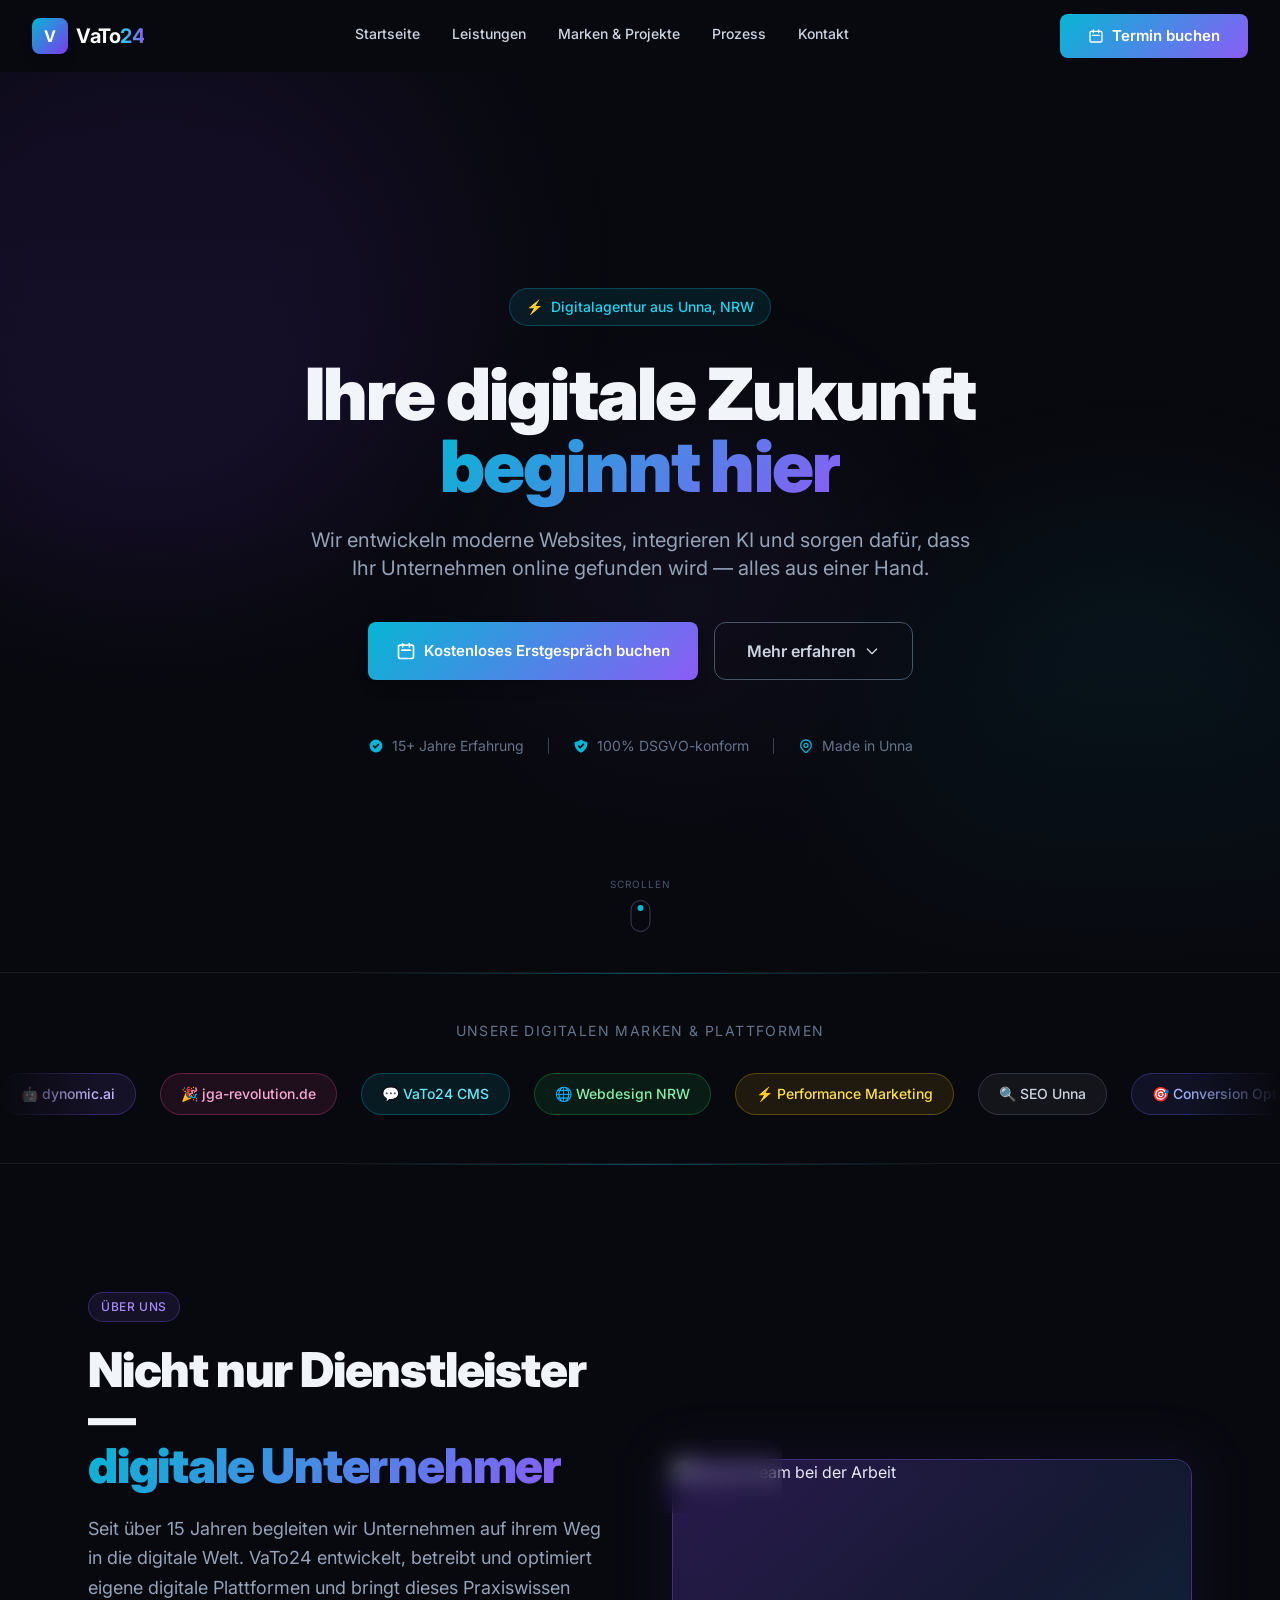
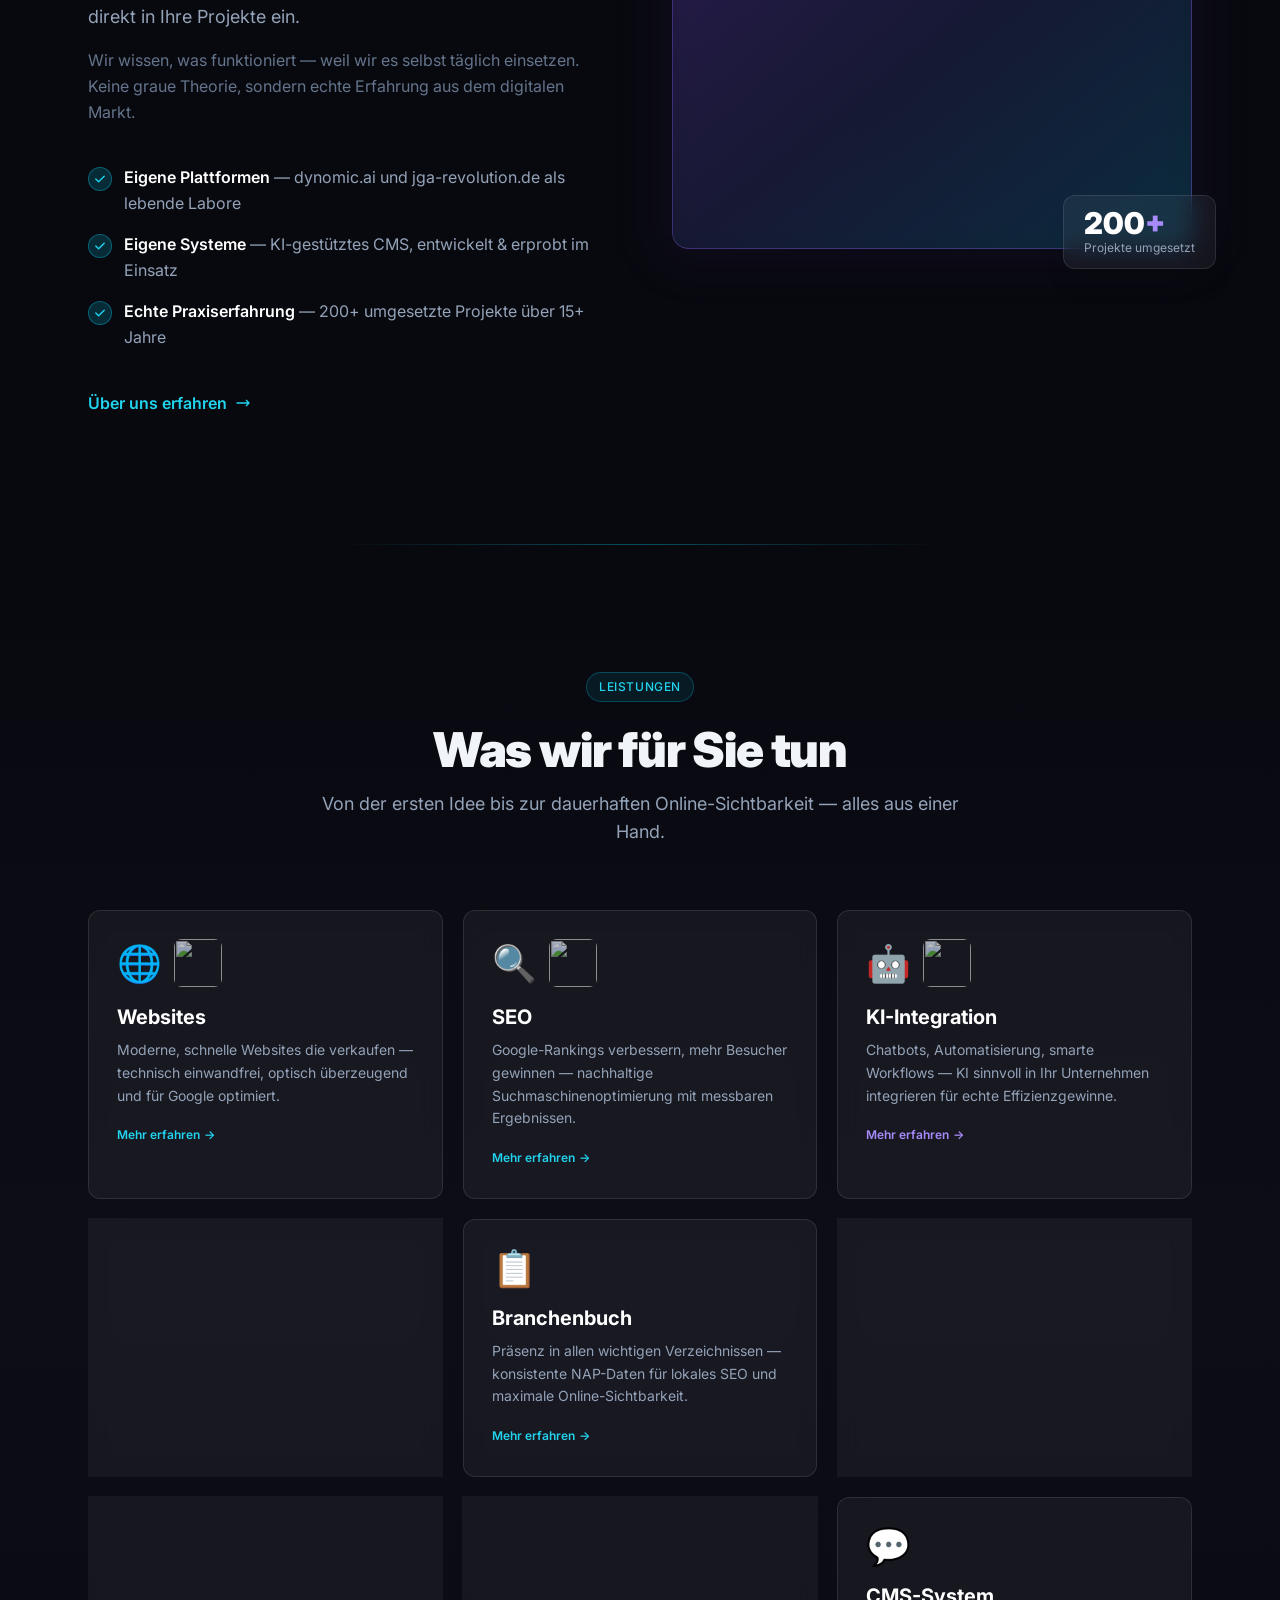
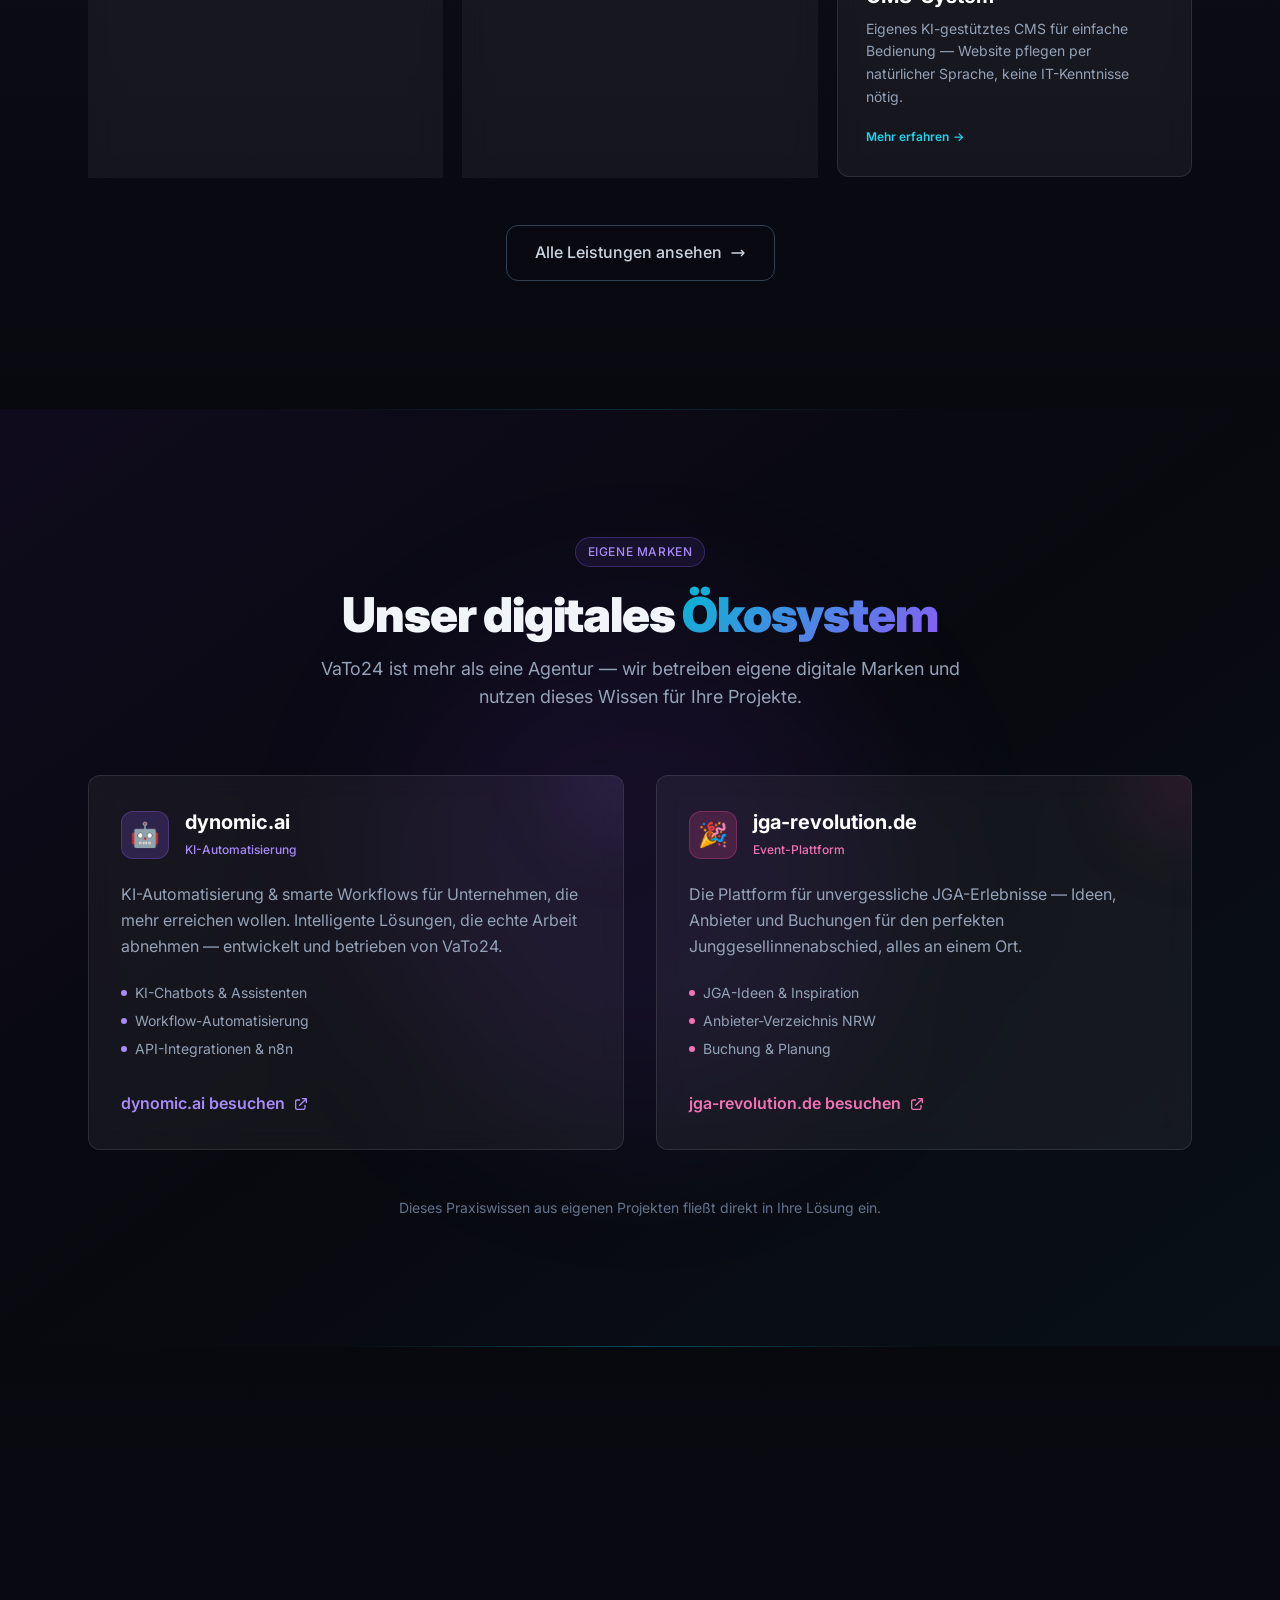
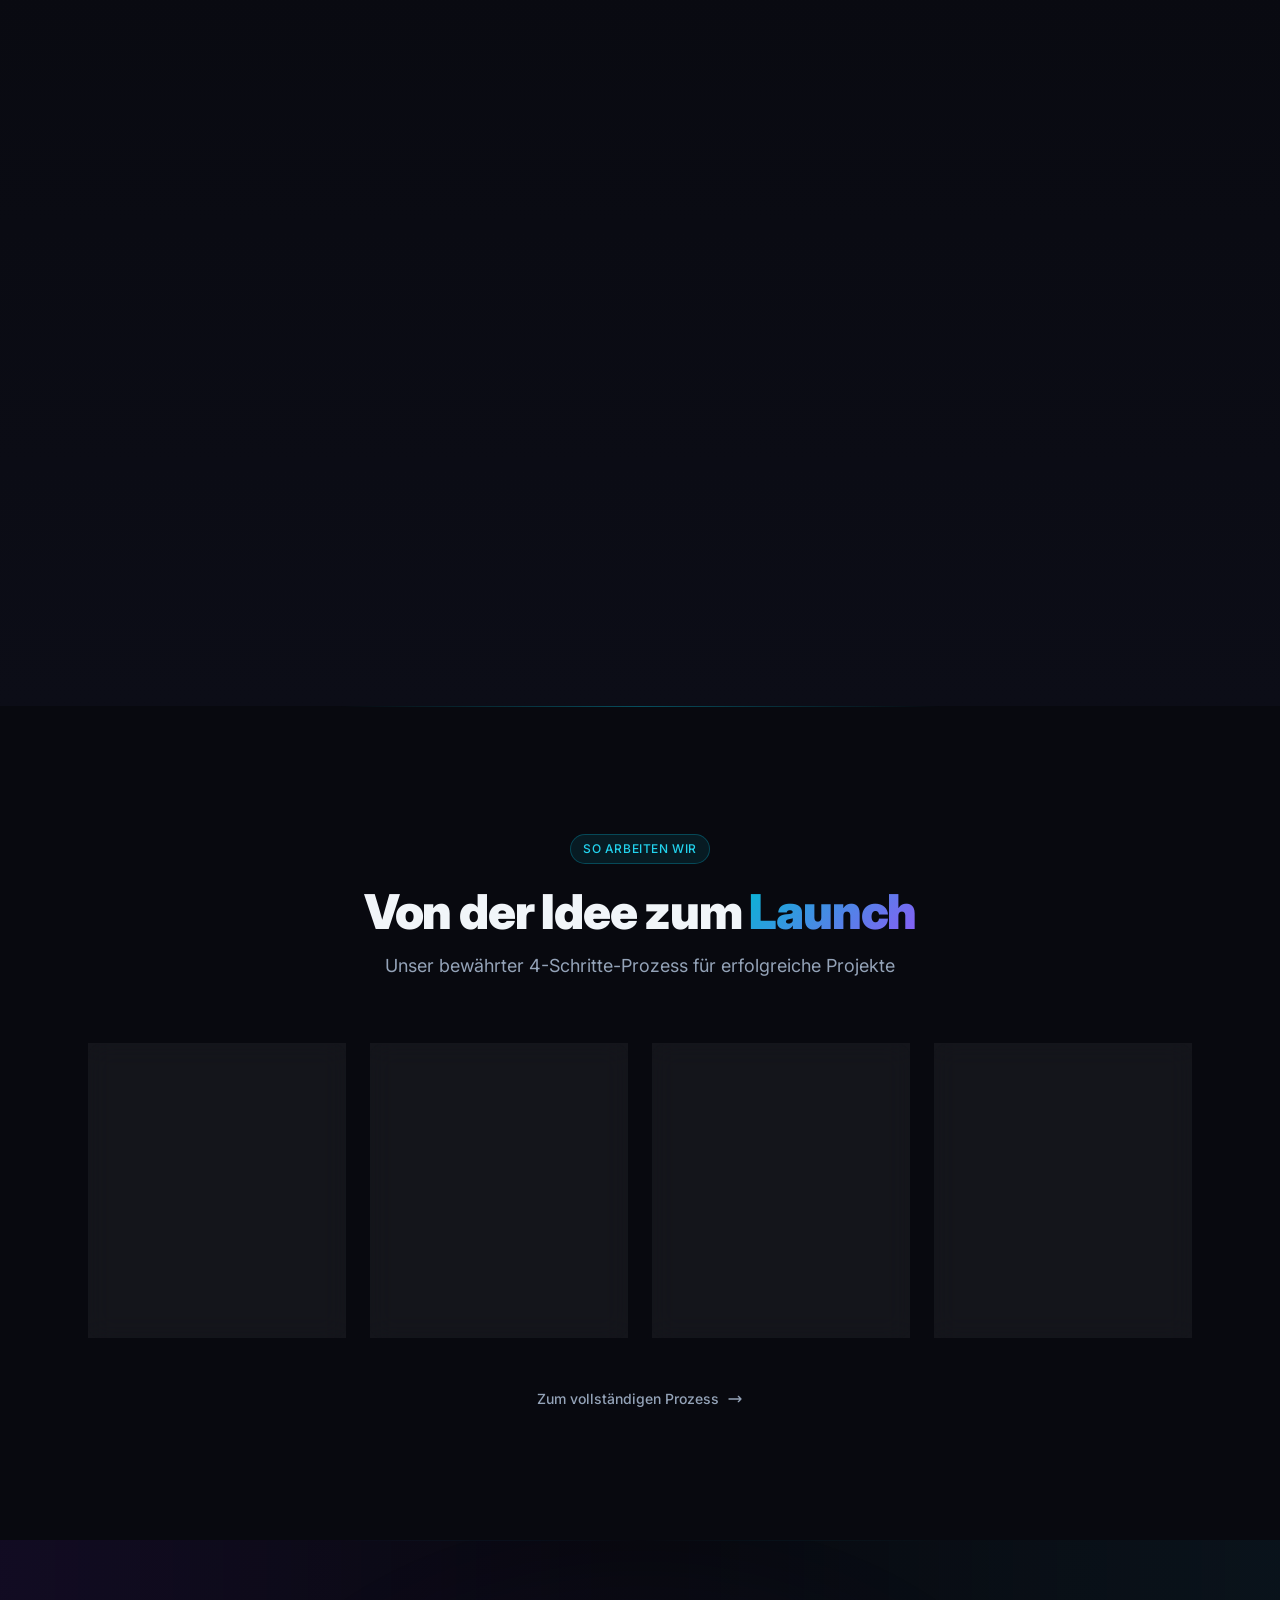
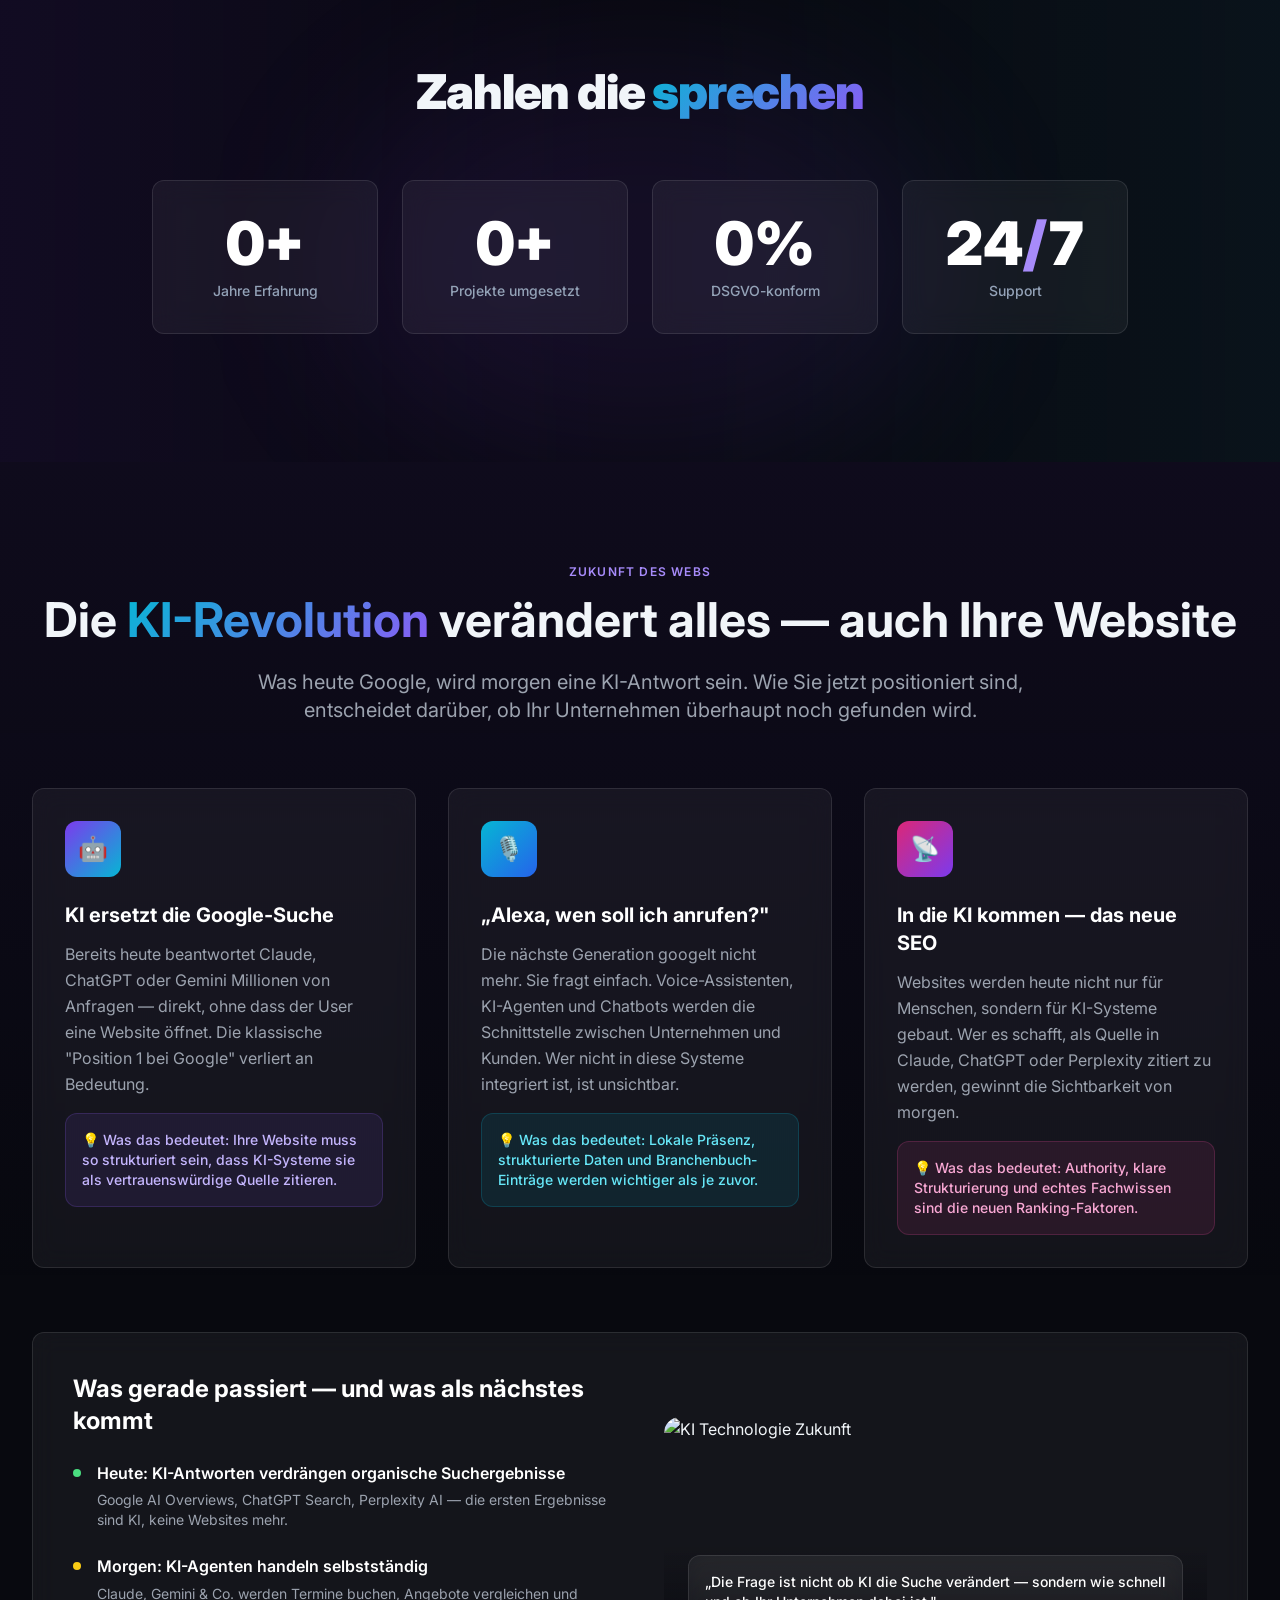
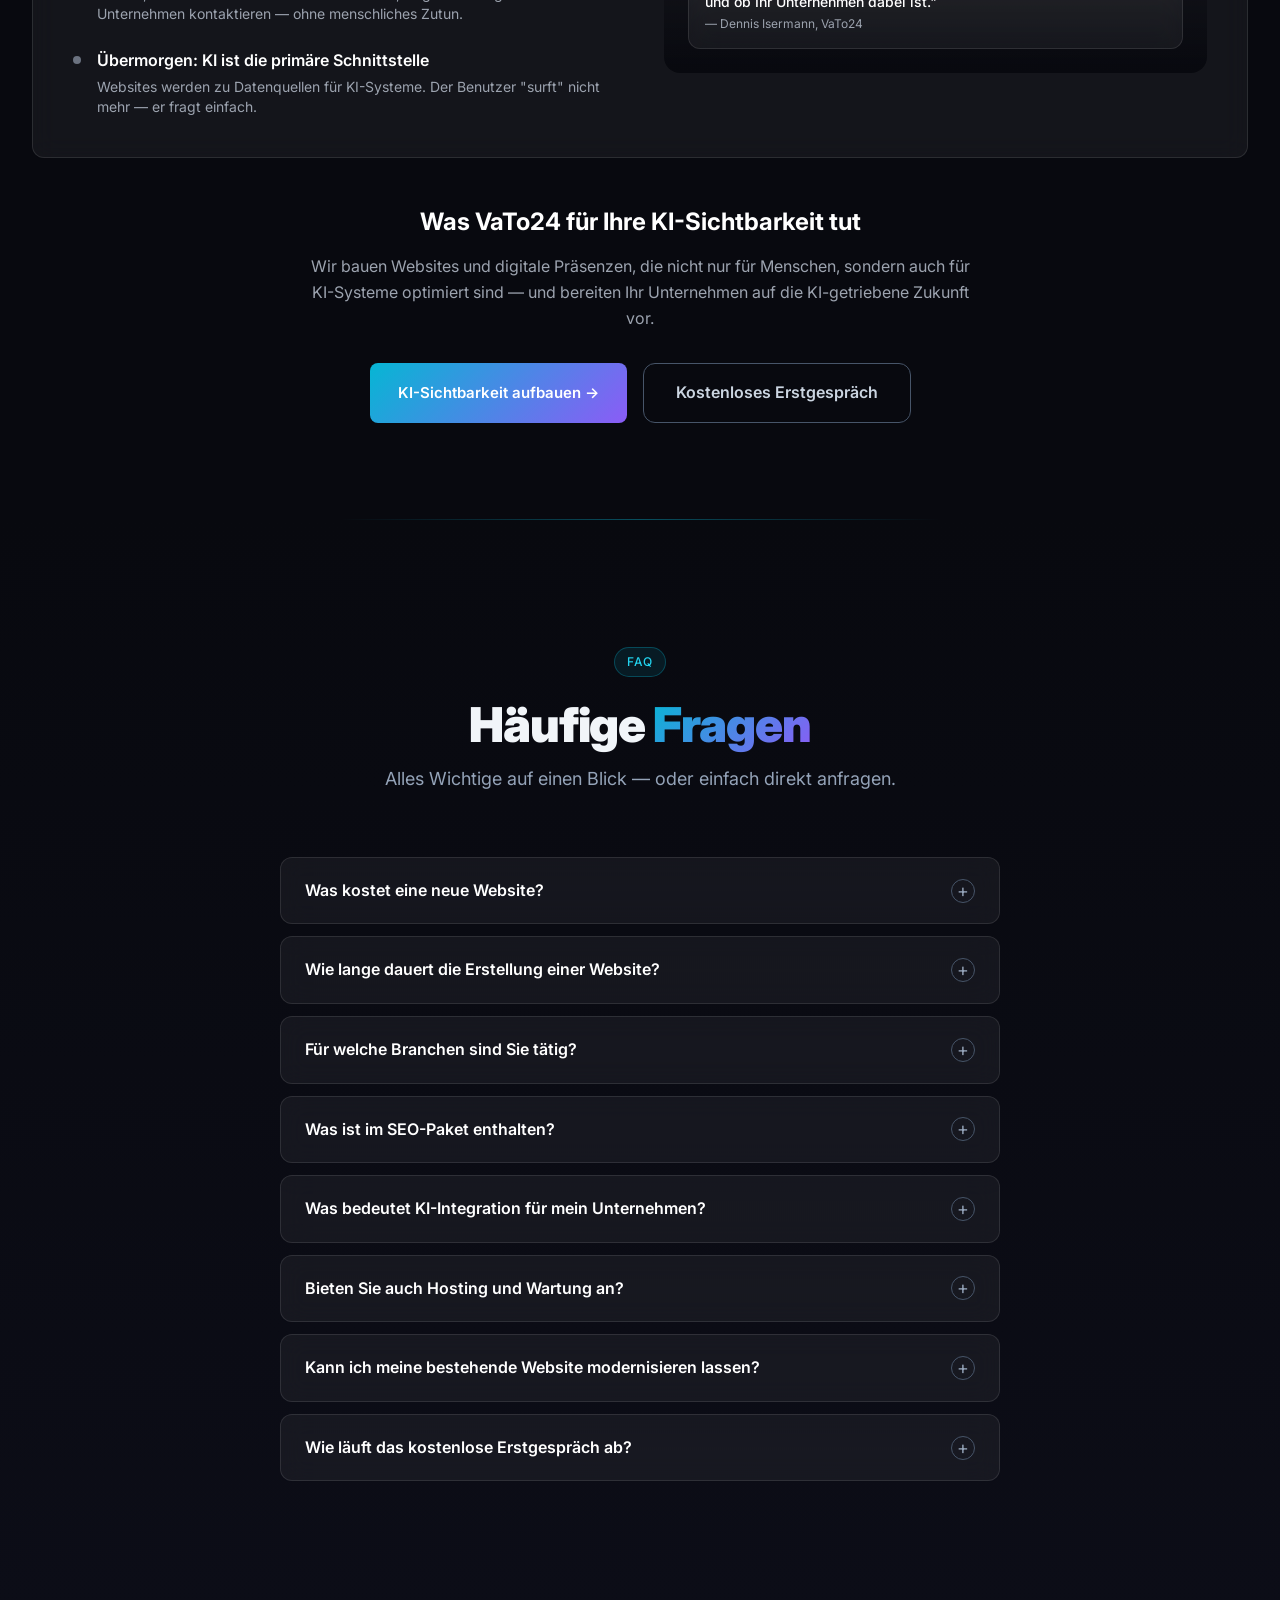
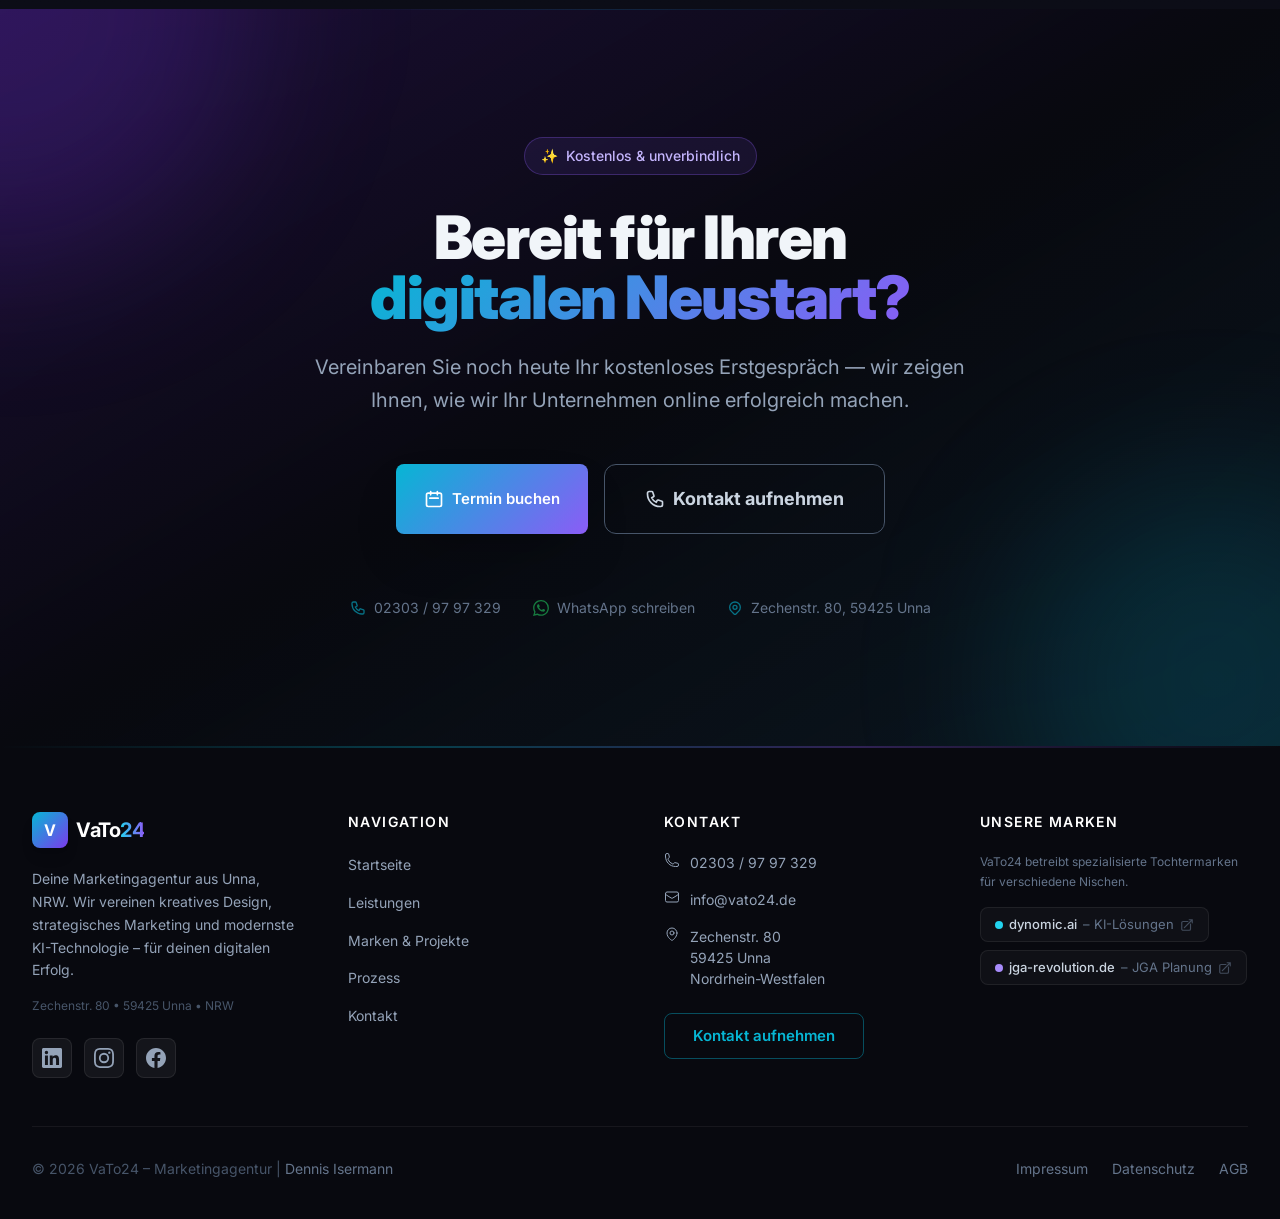
==== commit 14702d69: "feat: Nova v3 - FAB, Session-Persistenz, alle Seiten, Dynos KB" ====
--- a/index.html
+++ b/index.html
@@ -390,9 +390,9 @@
     ======================================== */
     #site-header { min-height: 0; }
   </style>
-  <script type="module" crossorigin src="/assets/index-BbCmwtYJ.js"></script>
+  <script type="module" crossorigin src="/assets/index-DLaWO5eg.js"></script>
   <link rel="modulepreload" crossorigin href="/assets/footer-DGnOkG7P.js">
-  <link rel="modulepreload" crossorigin href="/assets/animations-CetyjiHi.js">
+  <link rel="modulepreload" crossorigin href="/assets/nova-C9TuCwrk.js">
   <link rel="stylesheet" crossorigin href="/assets/footer-CfyPW-P0.css">
 </head>
 
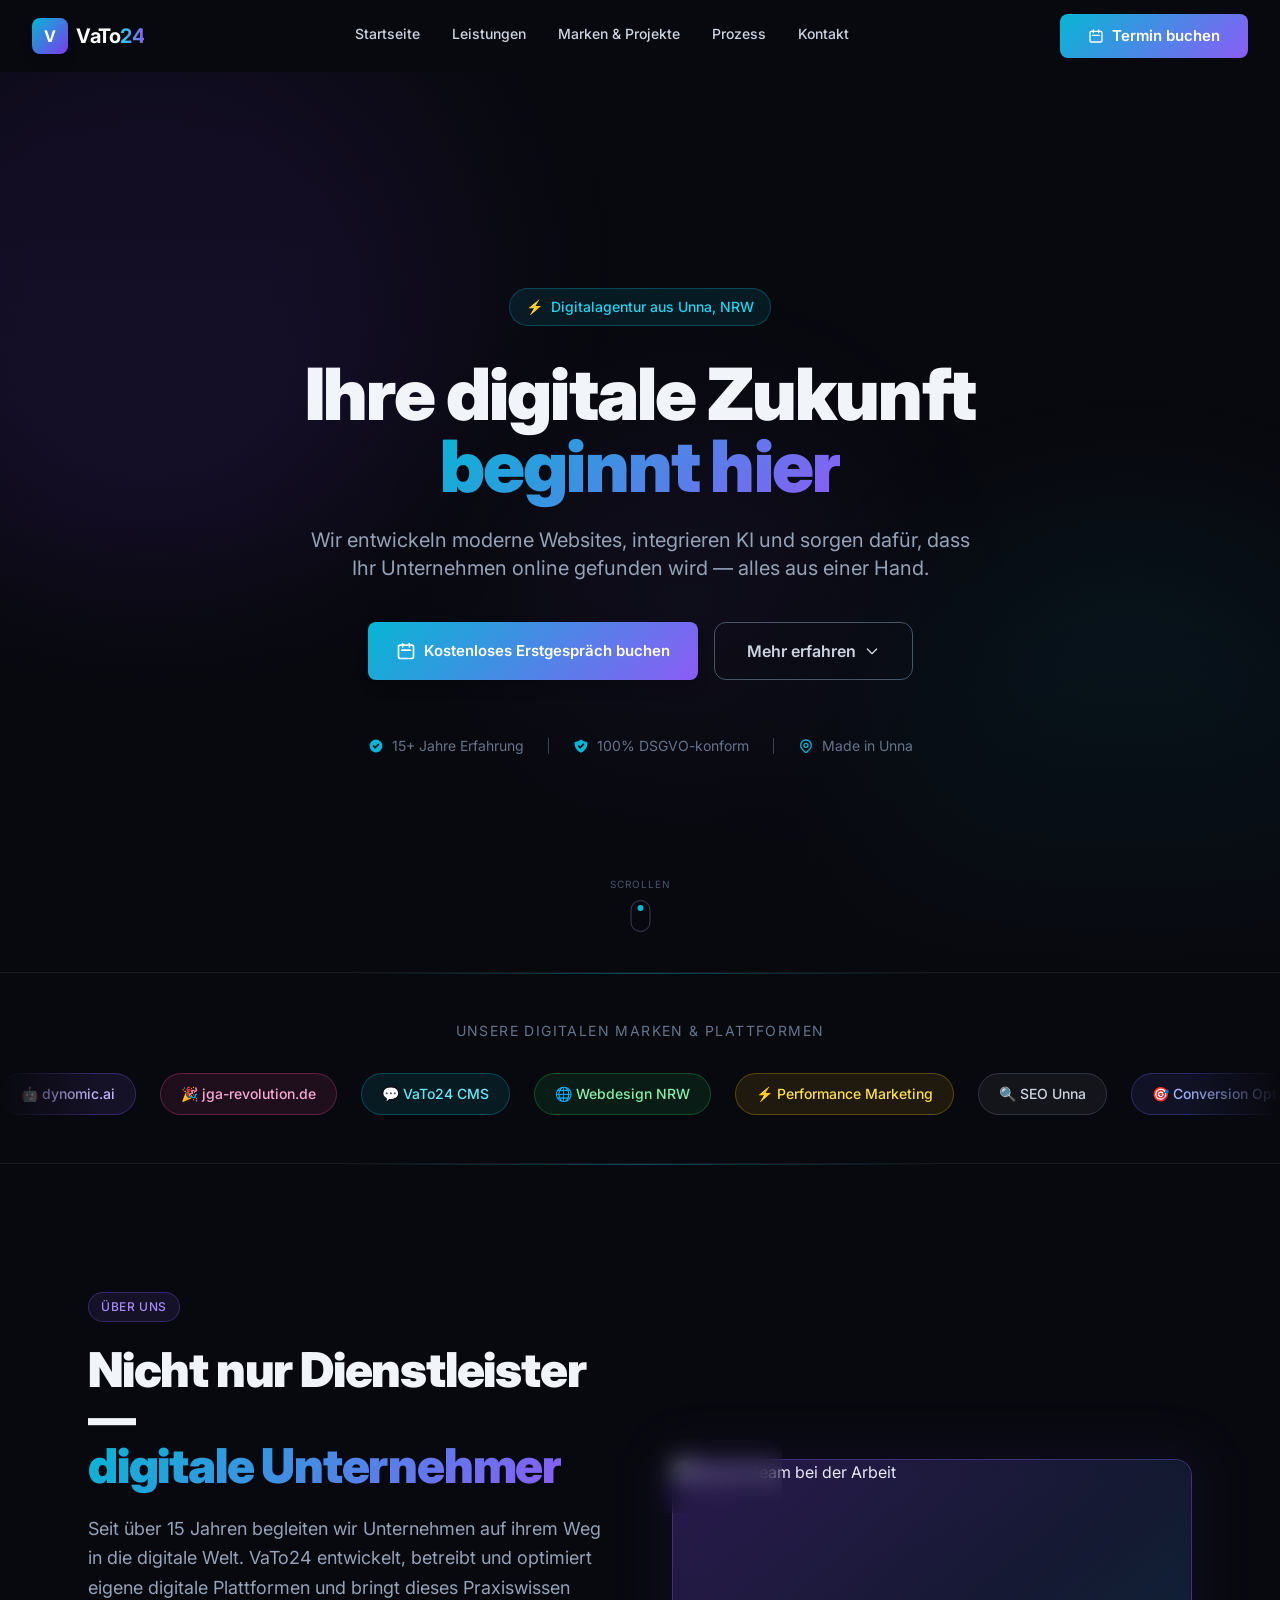
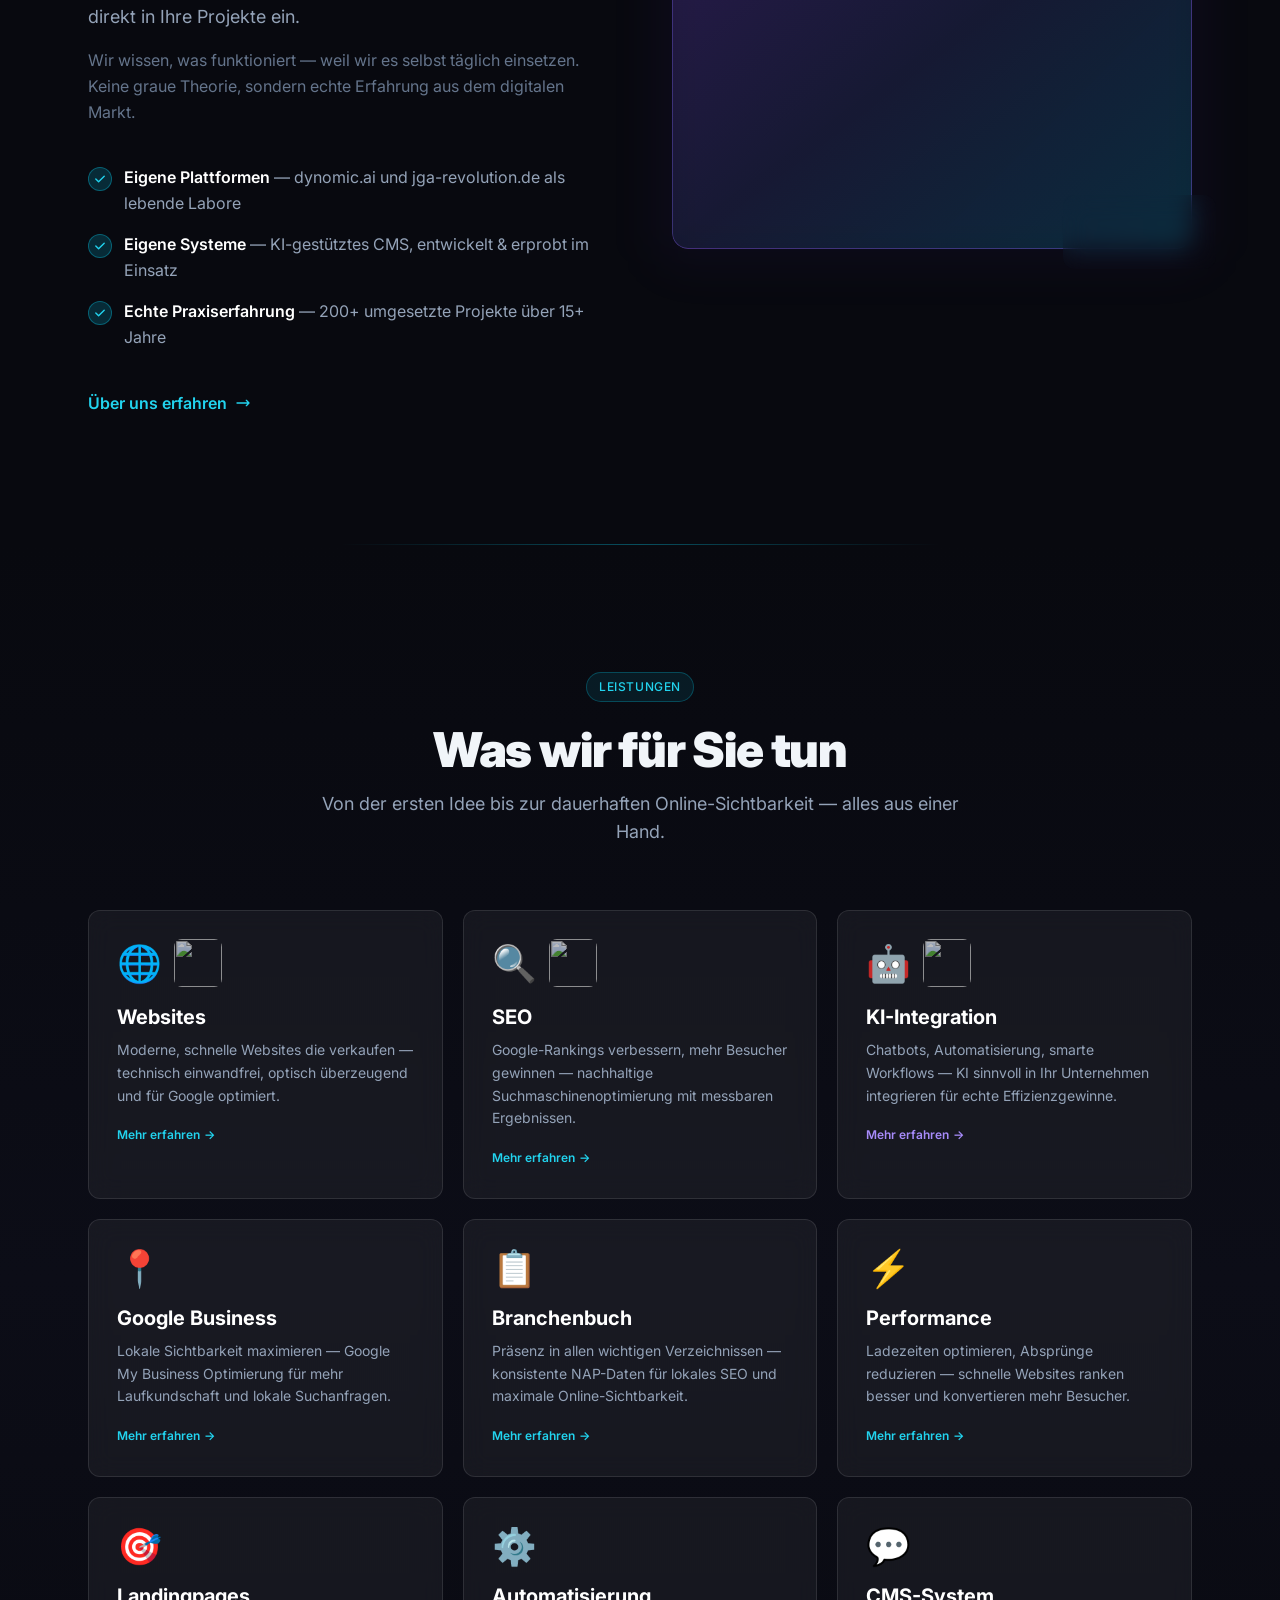
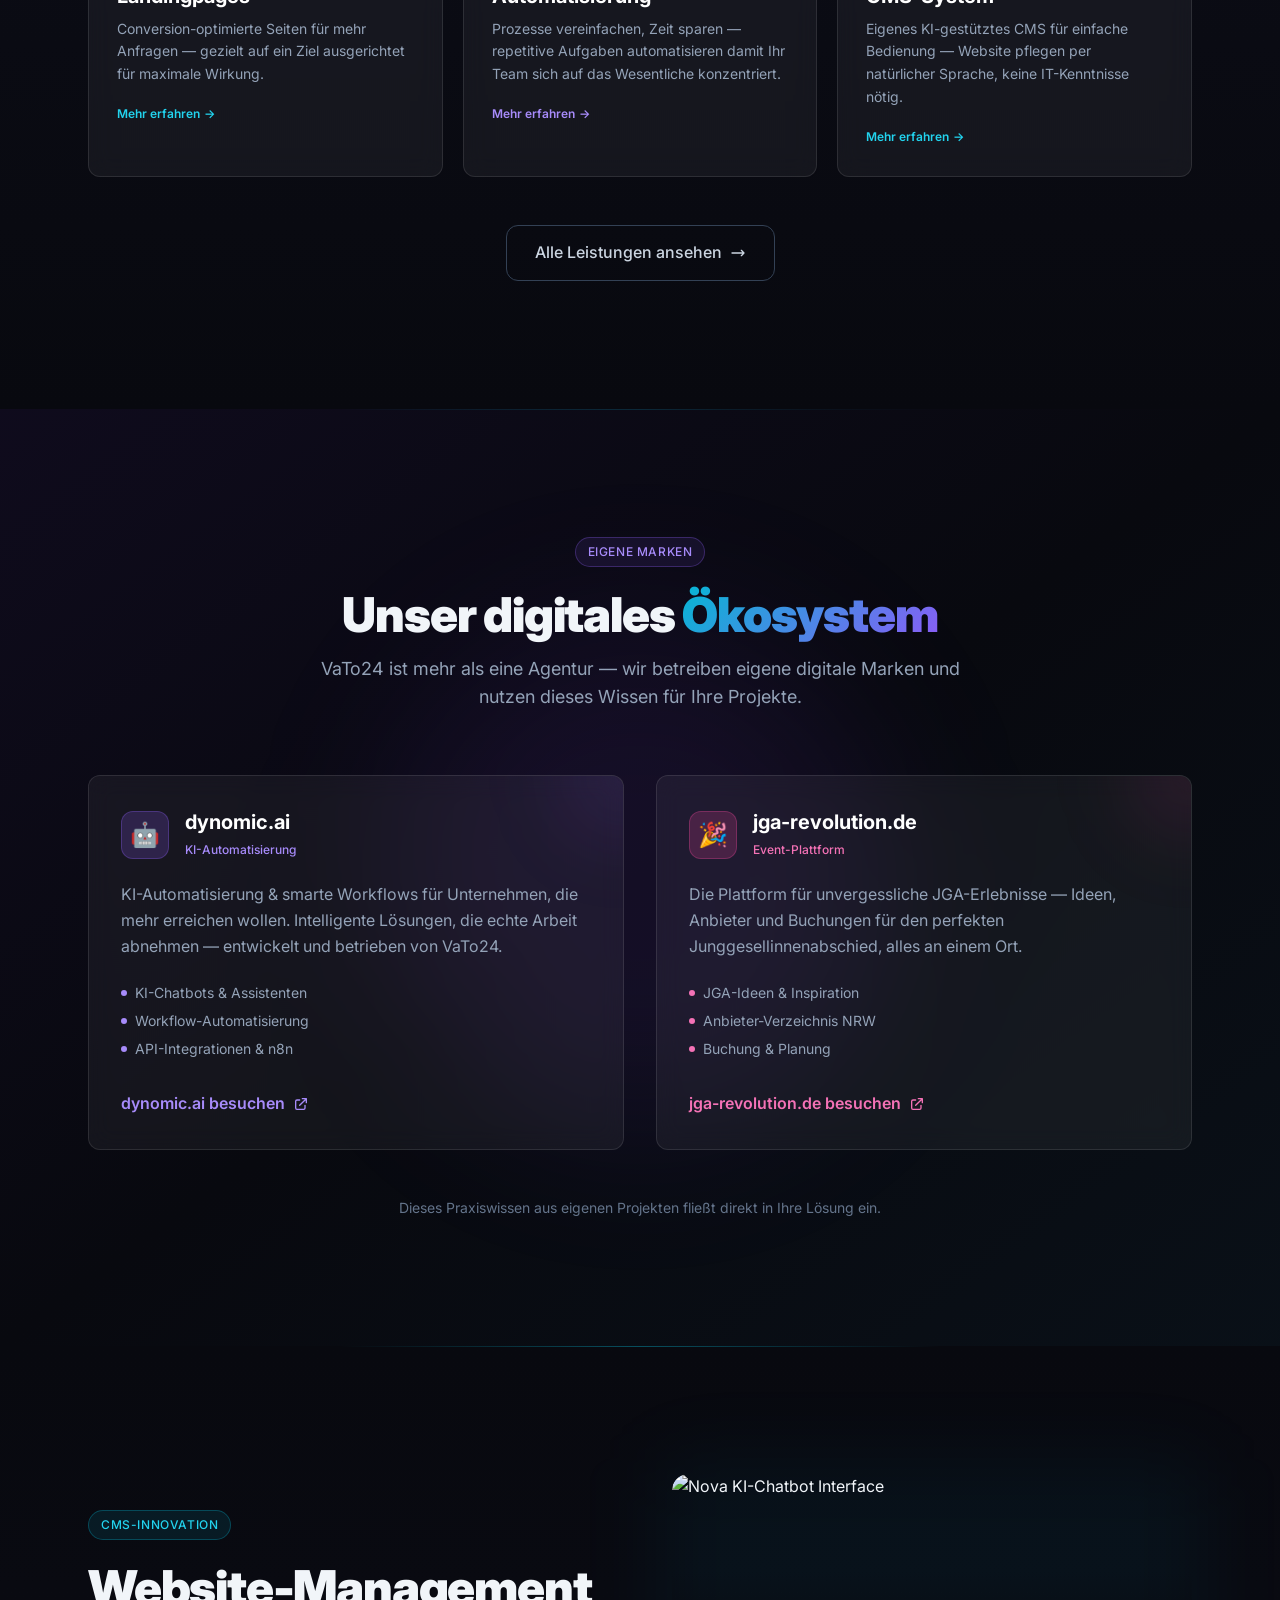
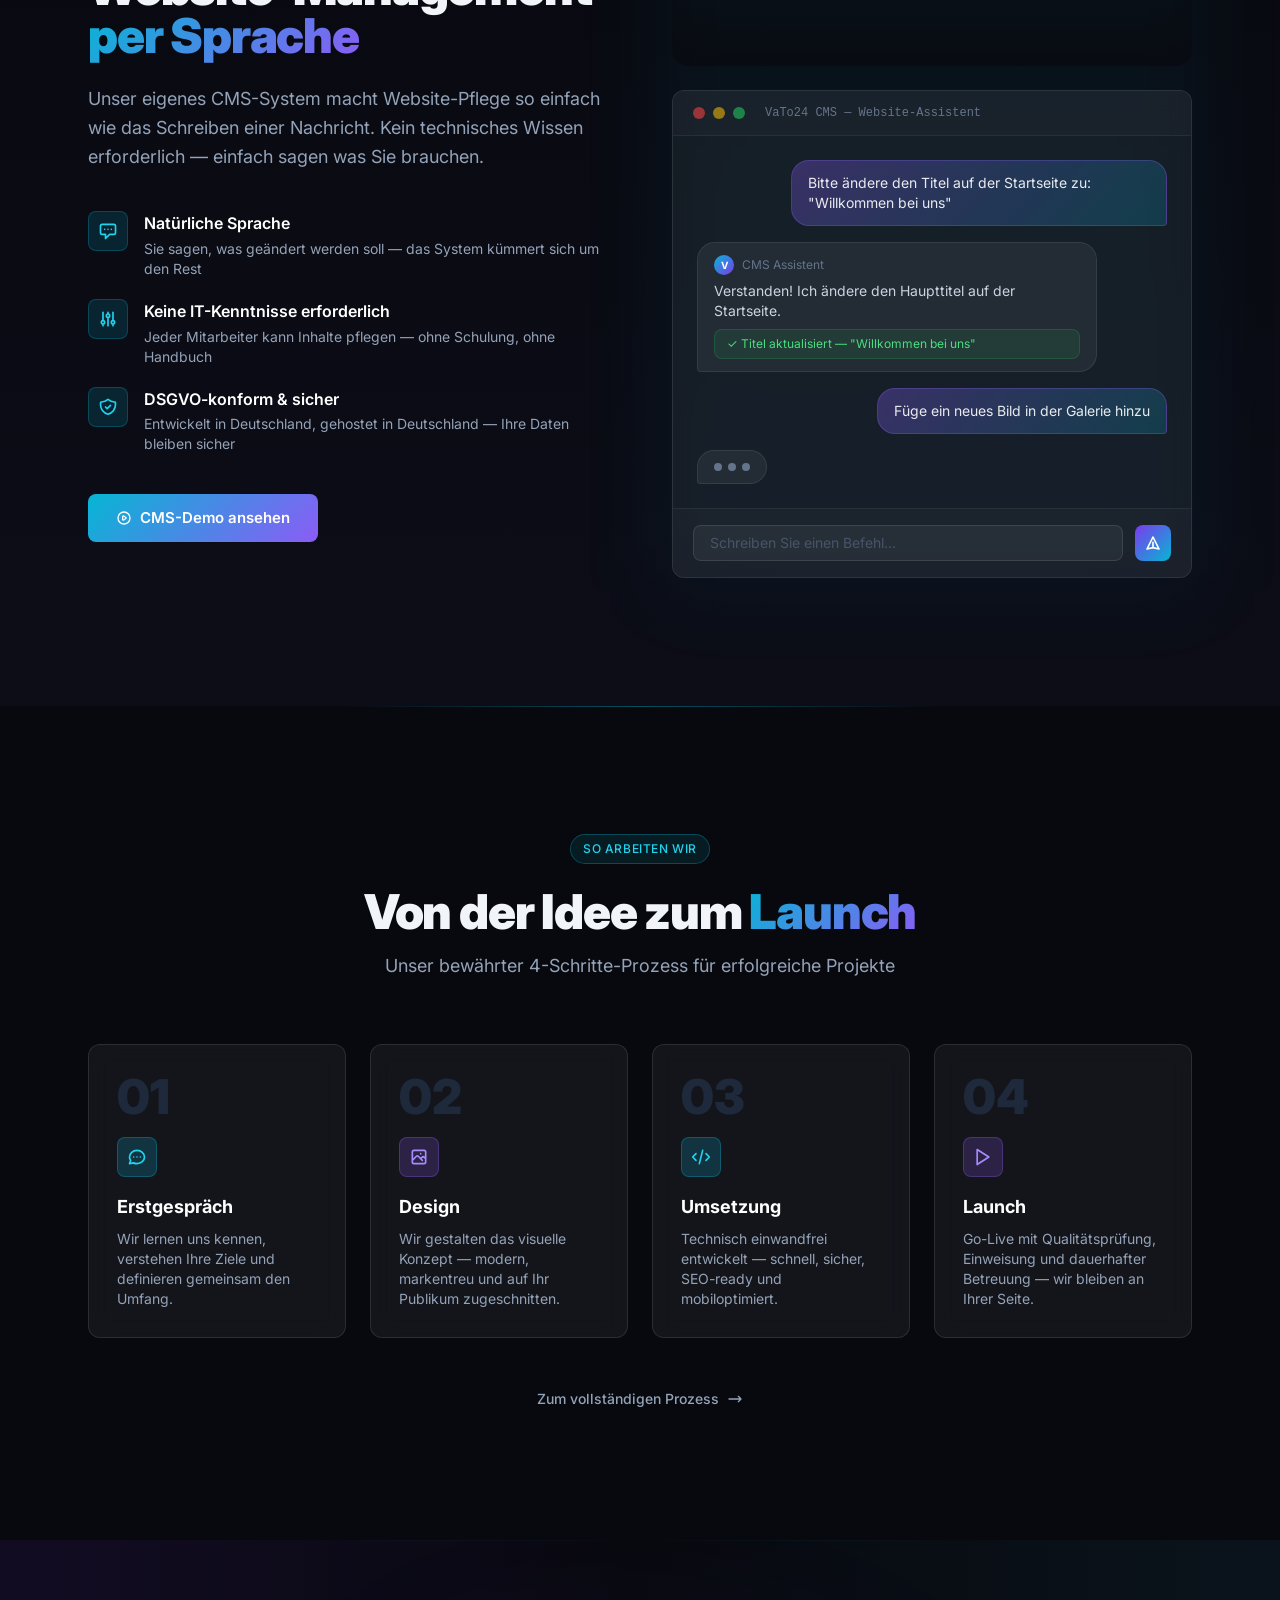
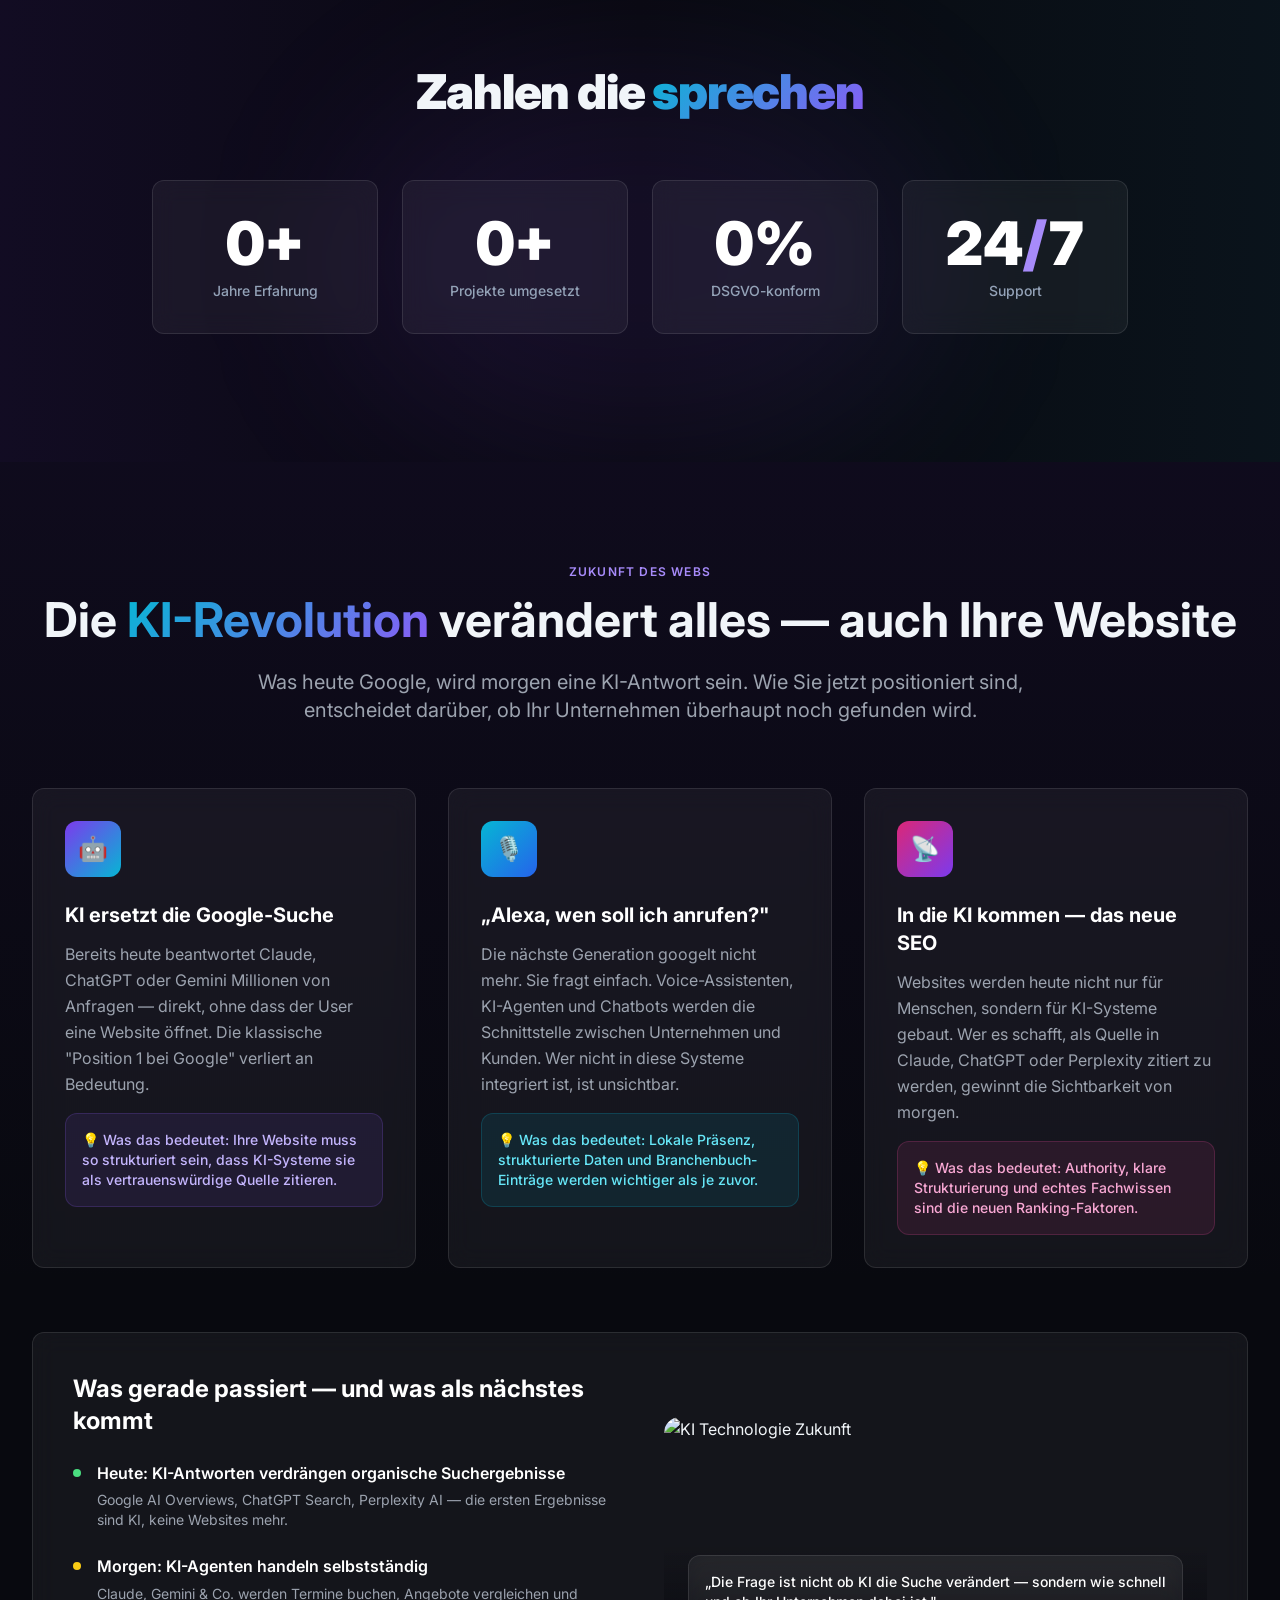
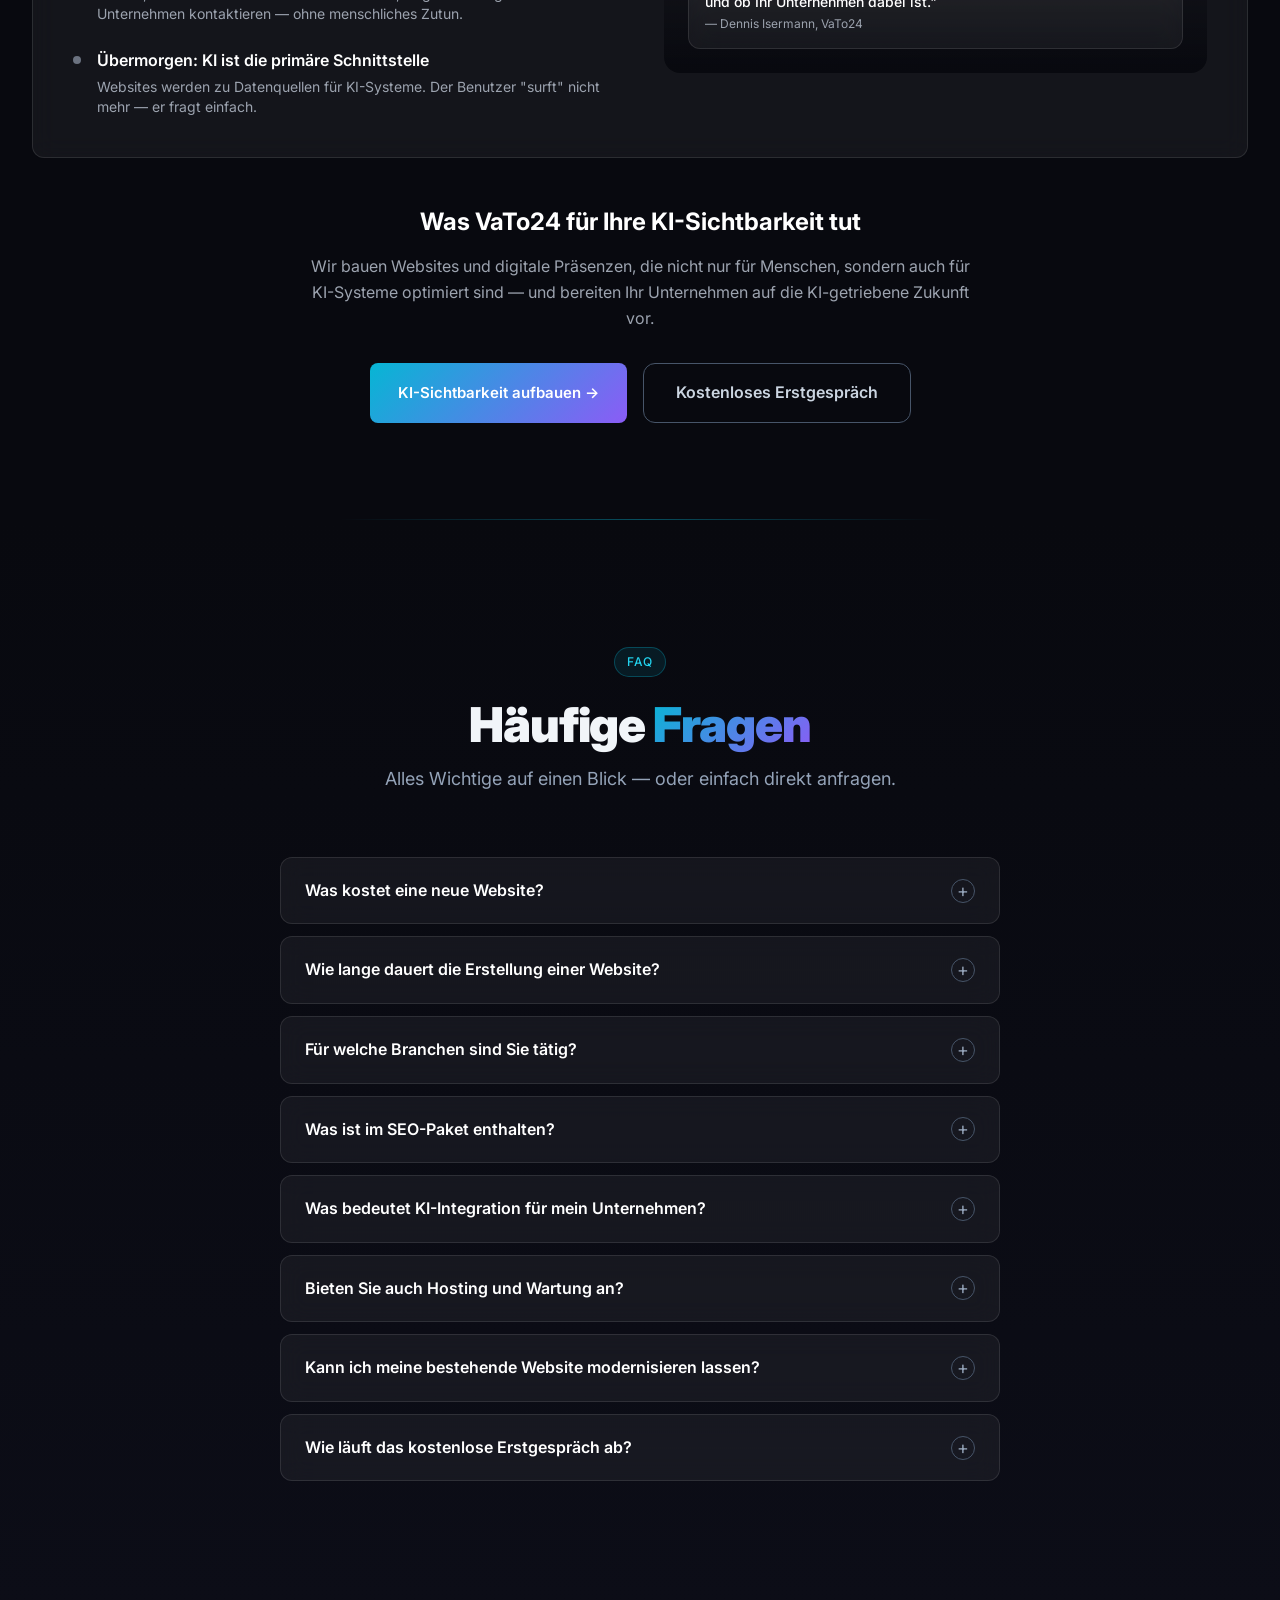
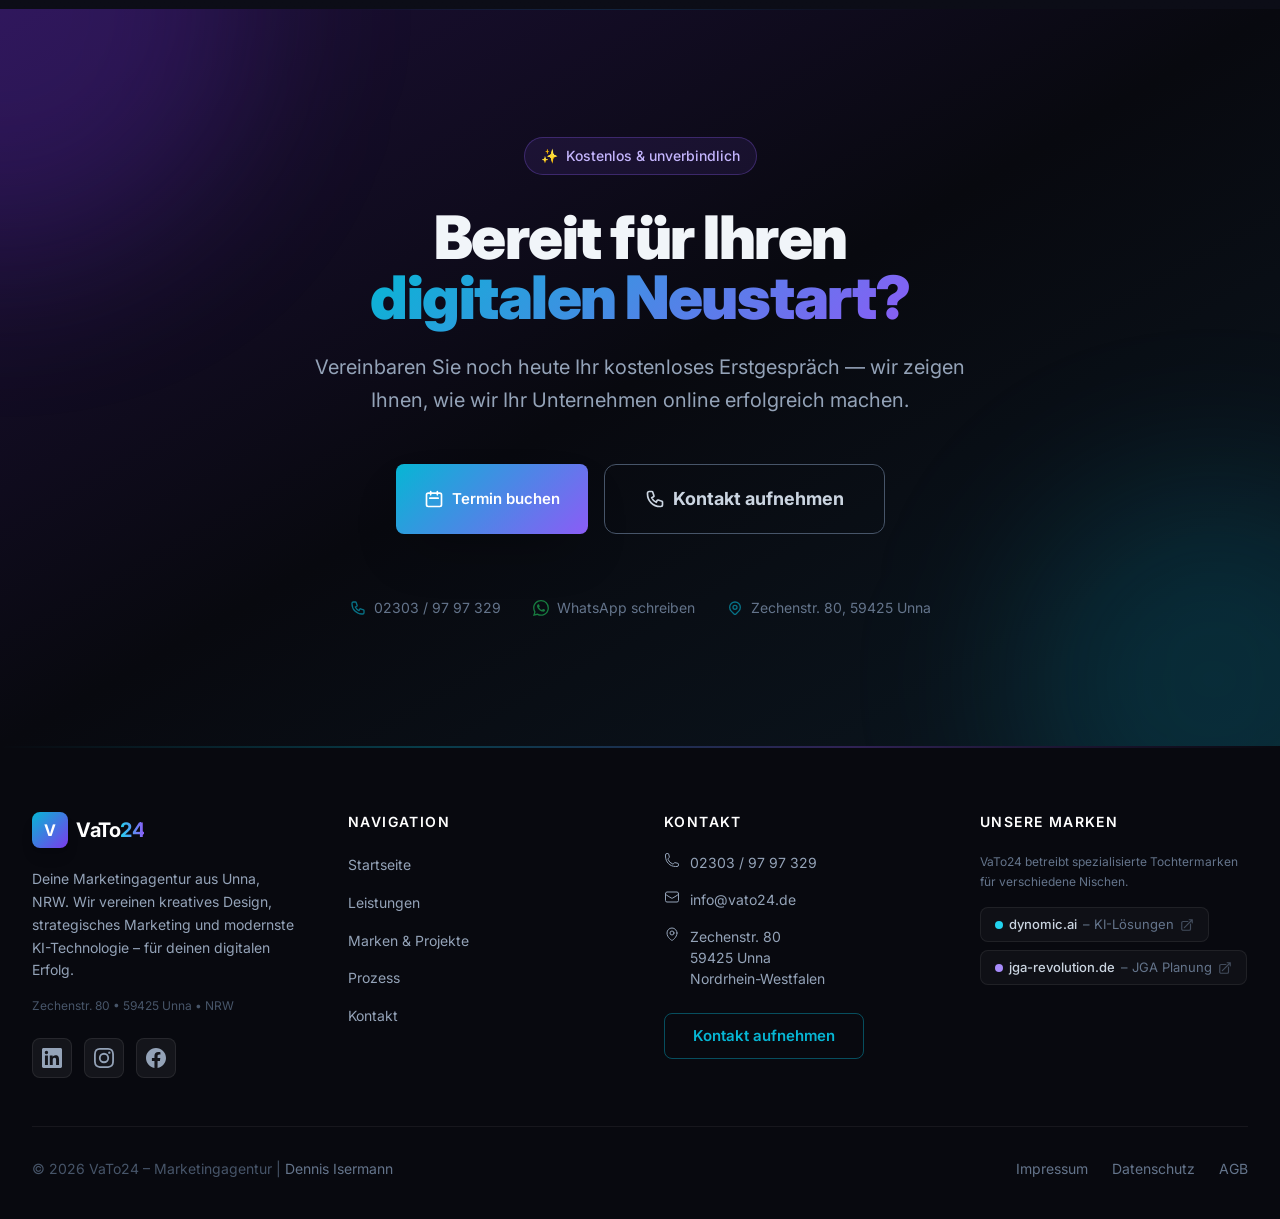
==== commit 8546181a: "feat: Nova v3.1 - Premium redesign, fix HTML entities, SVG FAB" ====
--- a/index.html
+++ b/index.html
@@ -390,9 +390,9 @@
     ======================================== */
     #site-header { min-height: 0; }
   </style>
-  <script type="module" crossorigin src="/assets/index-DLaWO5eg.js"></script>
+  <script type="module" crossorigin src="/assets/index-C09kShhJ.js"></script>
   <link rel="modulepreload" crossorigin href="/assets/footer-DGnOkG7P.js">
-  <link rel="modulepreload" crossorigin href="/assets/nova-C9TuCwrk.js">
+  <link rel="modulepreload" crossorigin href="/assets/nova-DxigSVbt.js">
   <link rel="stylesheet" crossorigin href="/assets/footer-CfyPW-P0.css">
 </head>
 
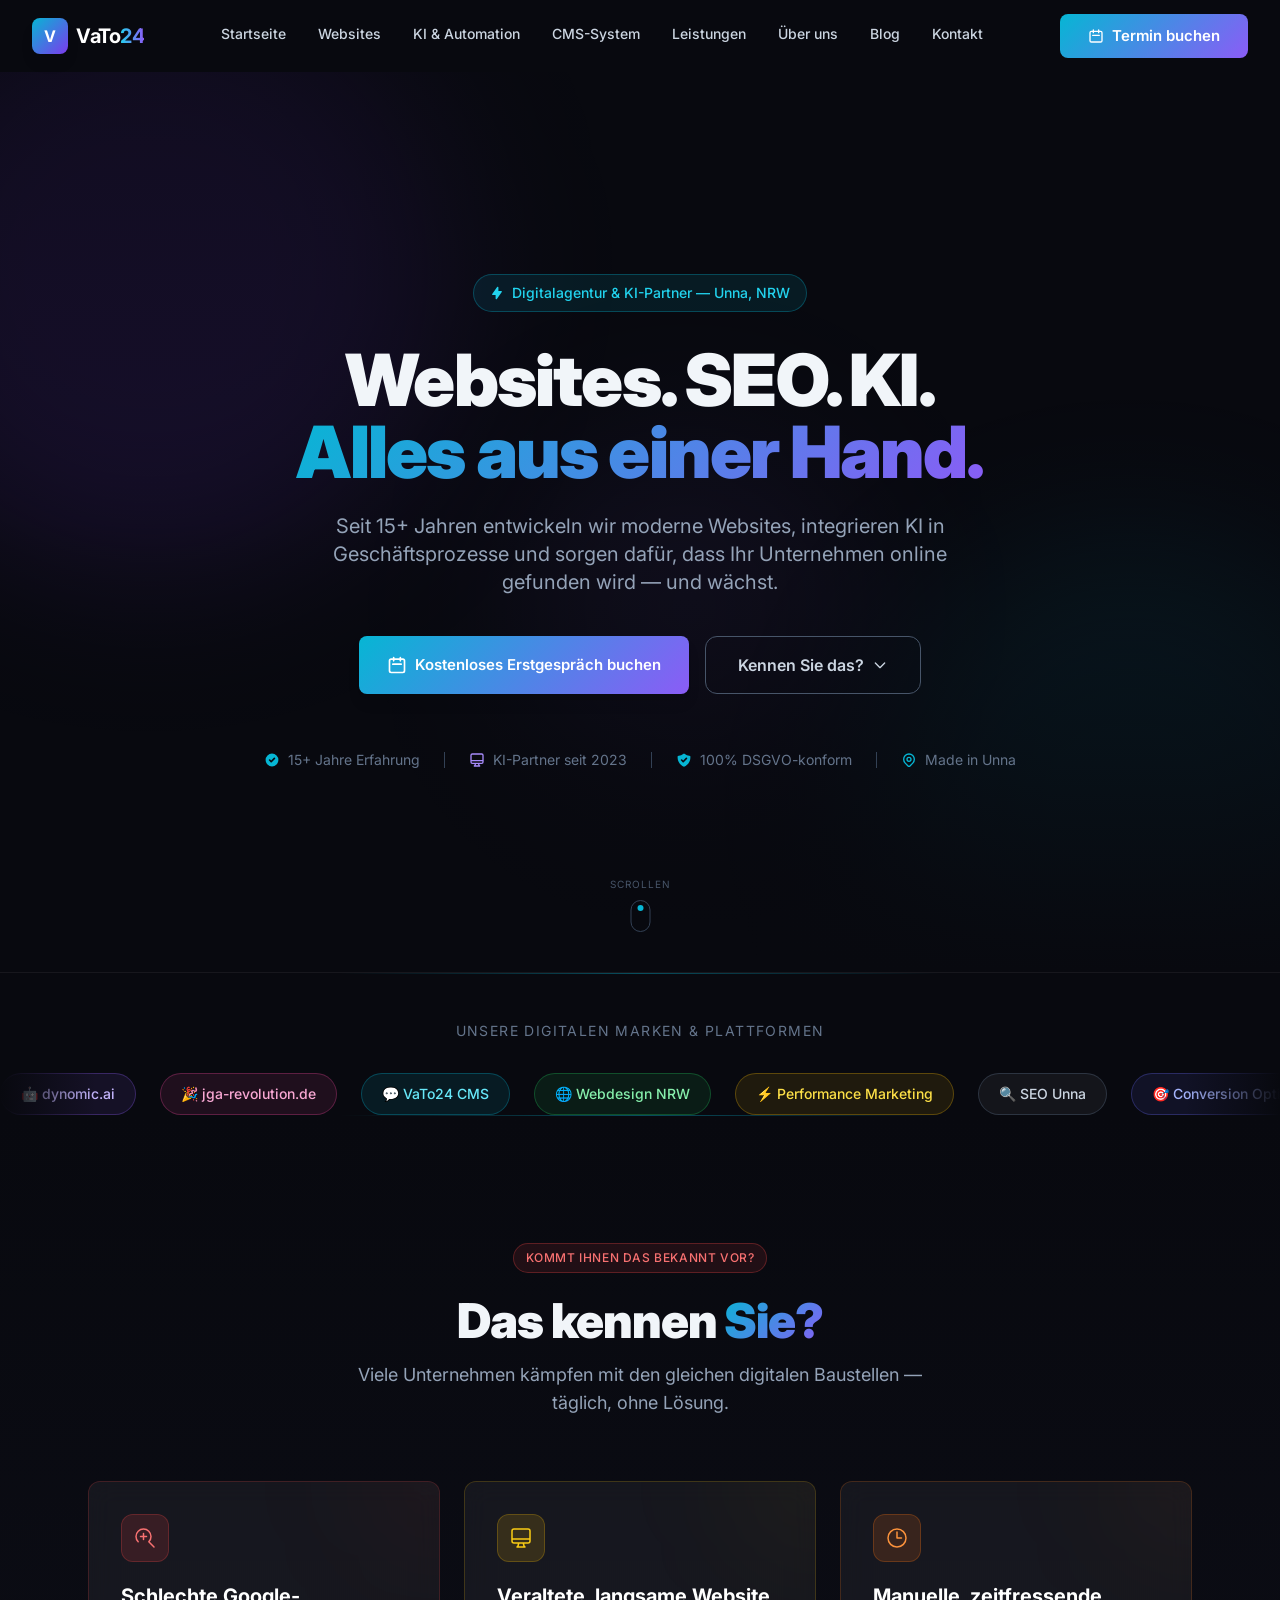
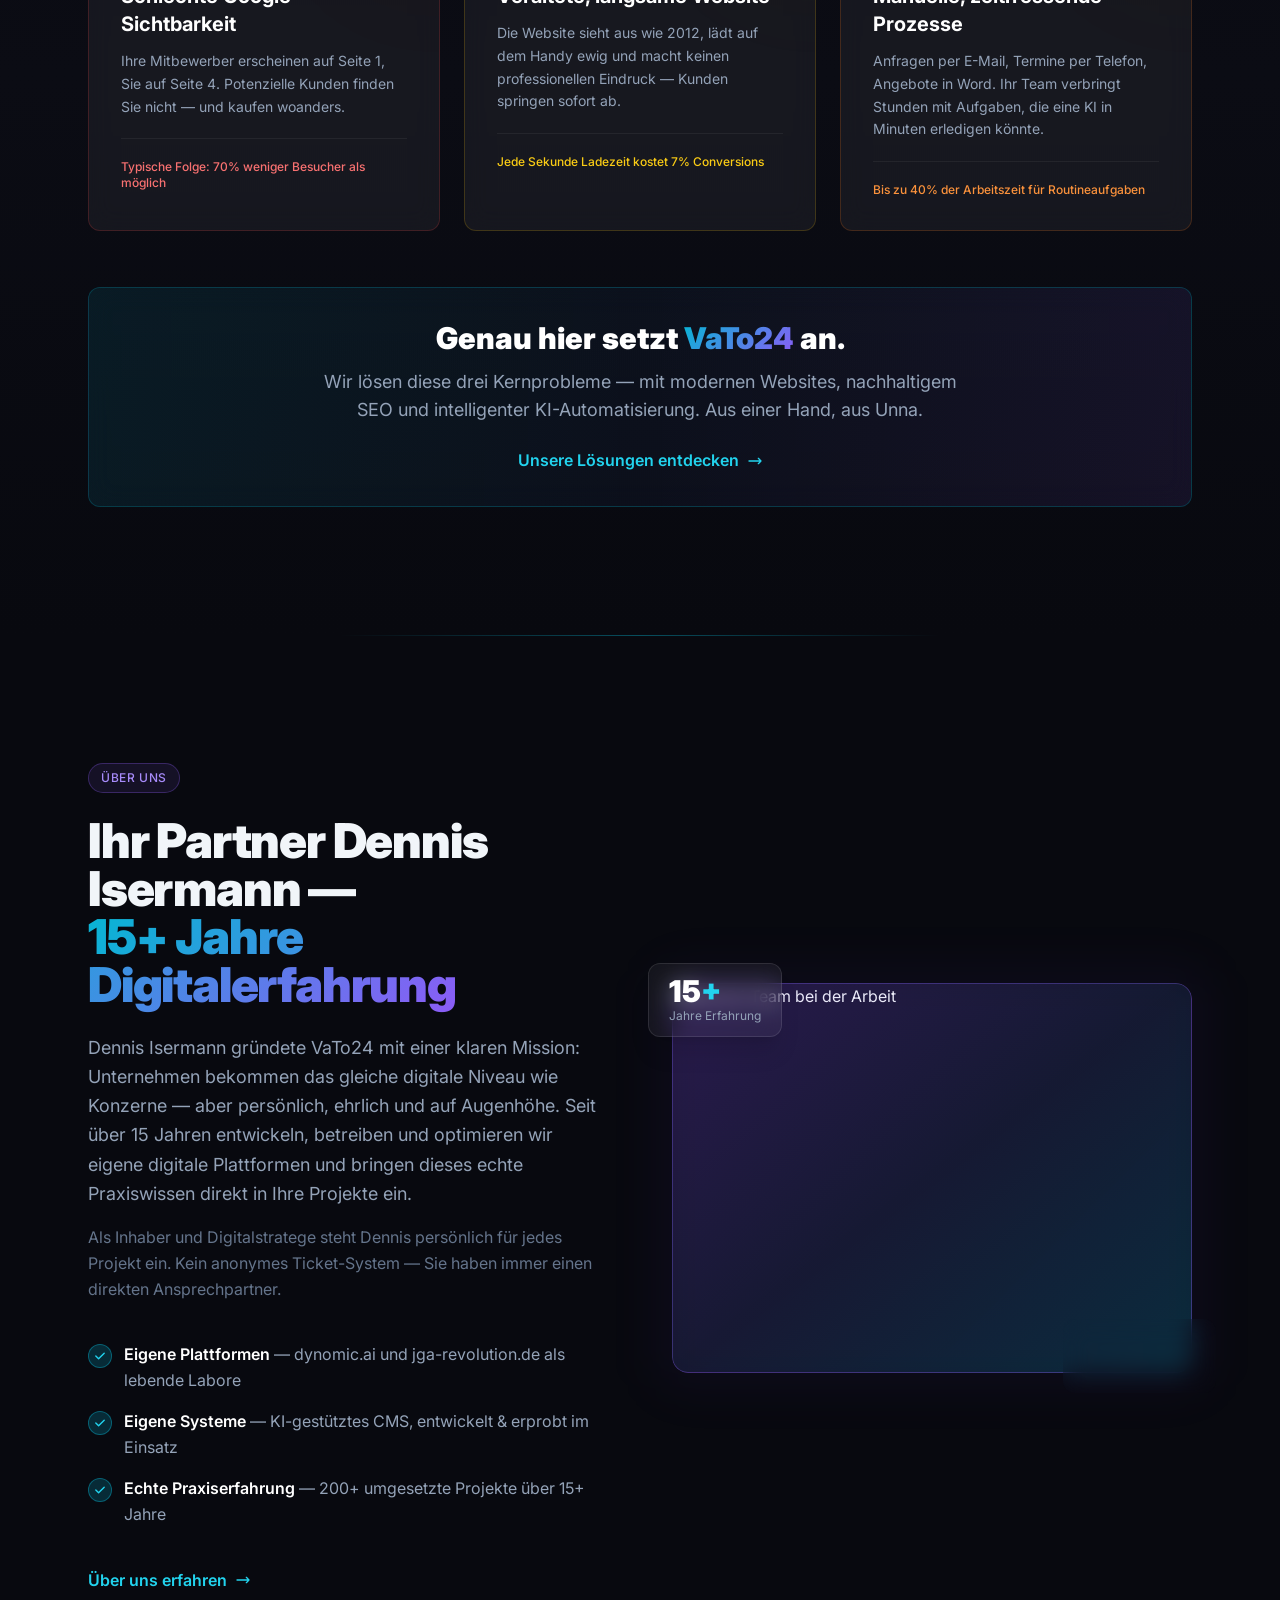
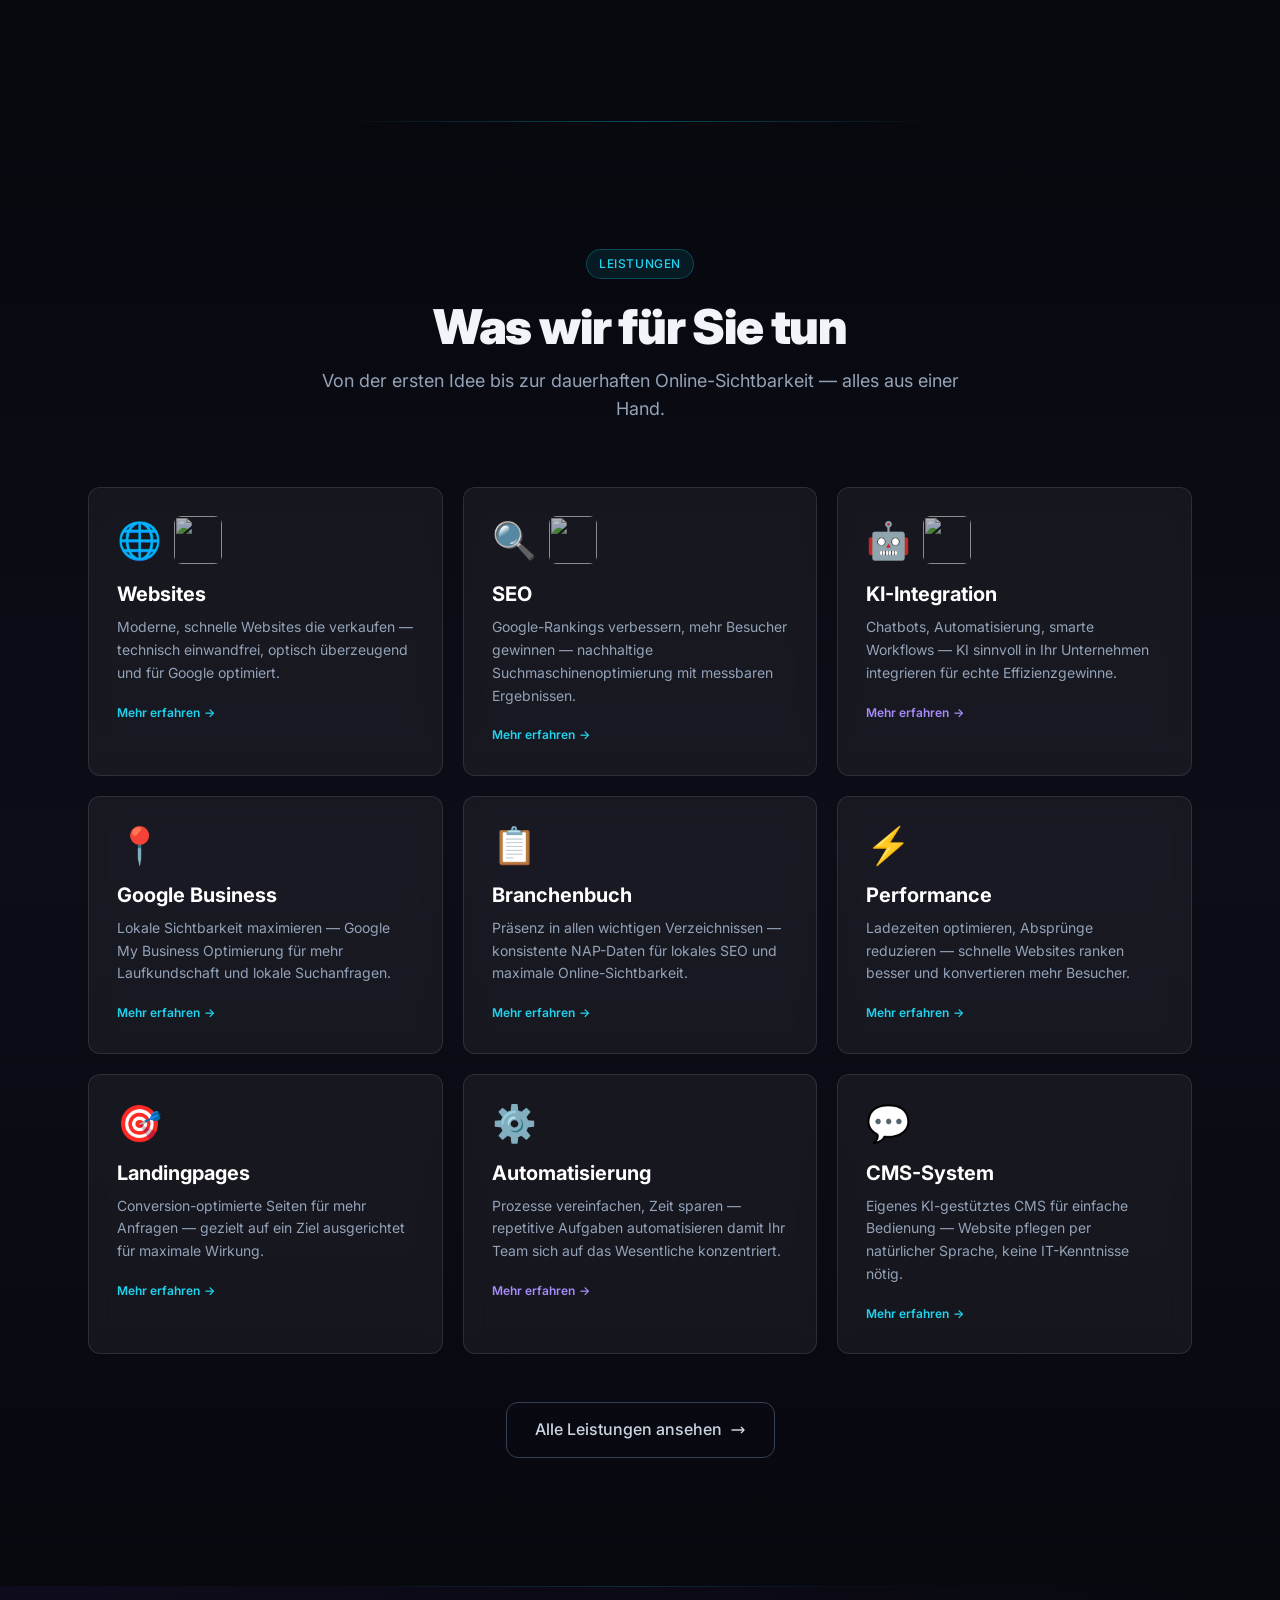
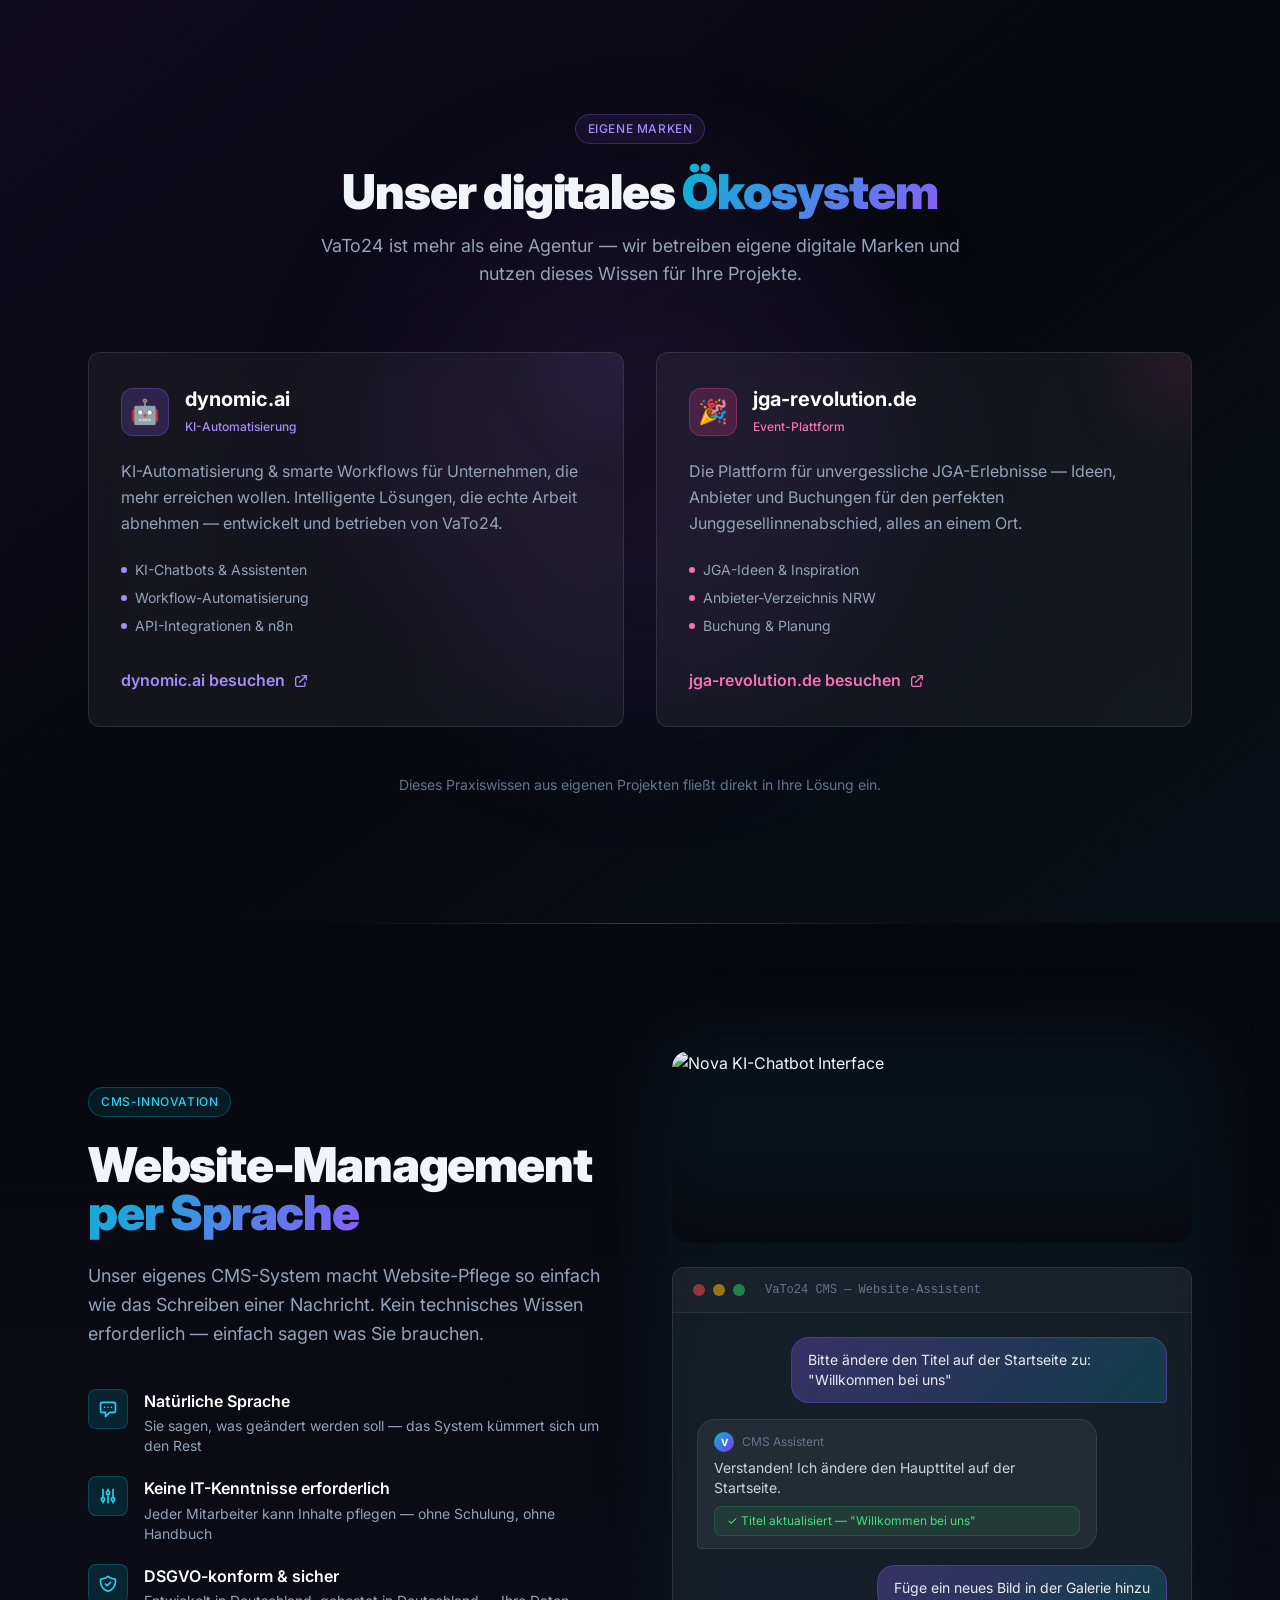
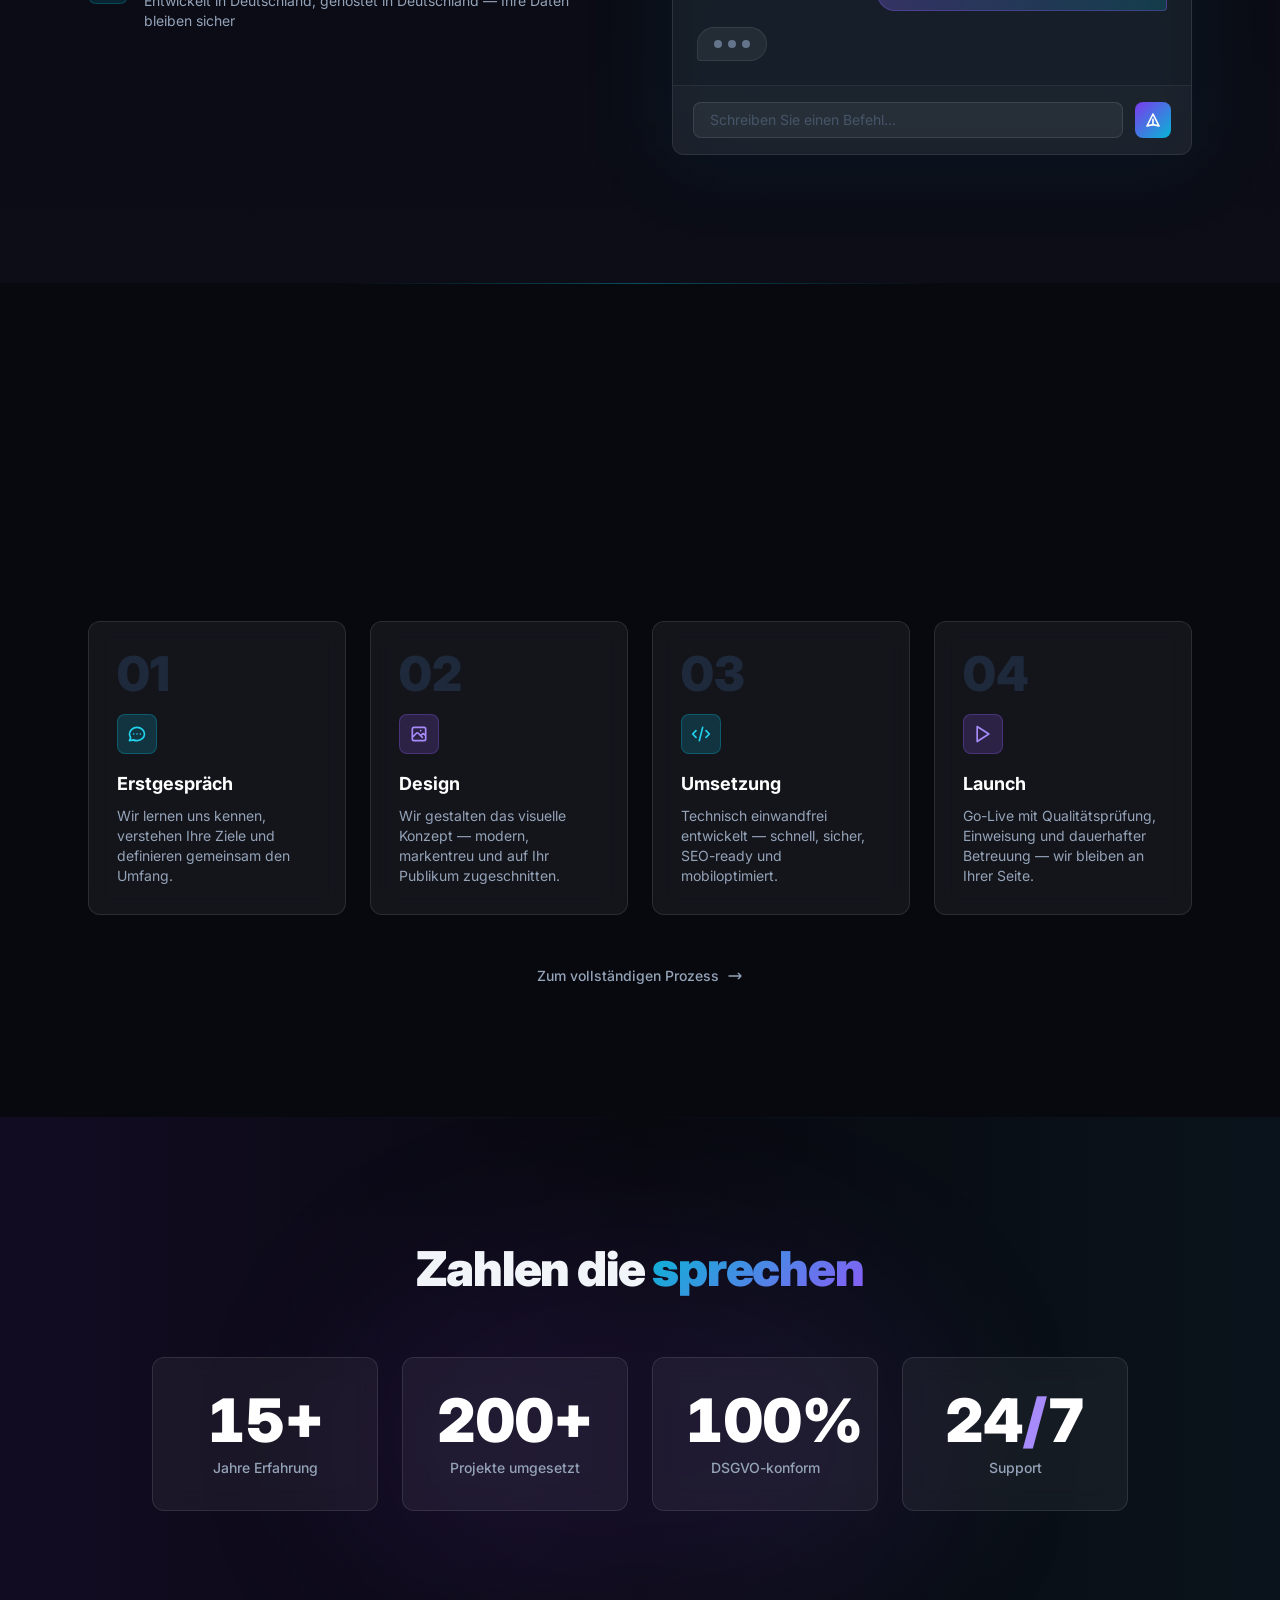
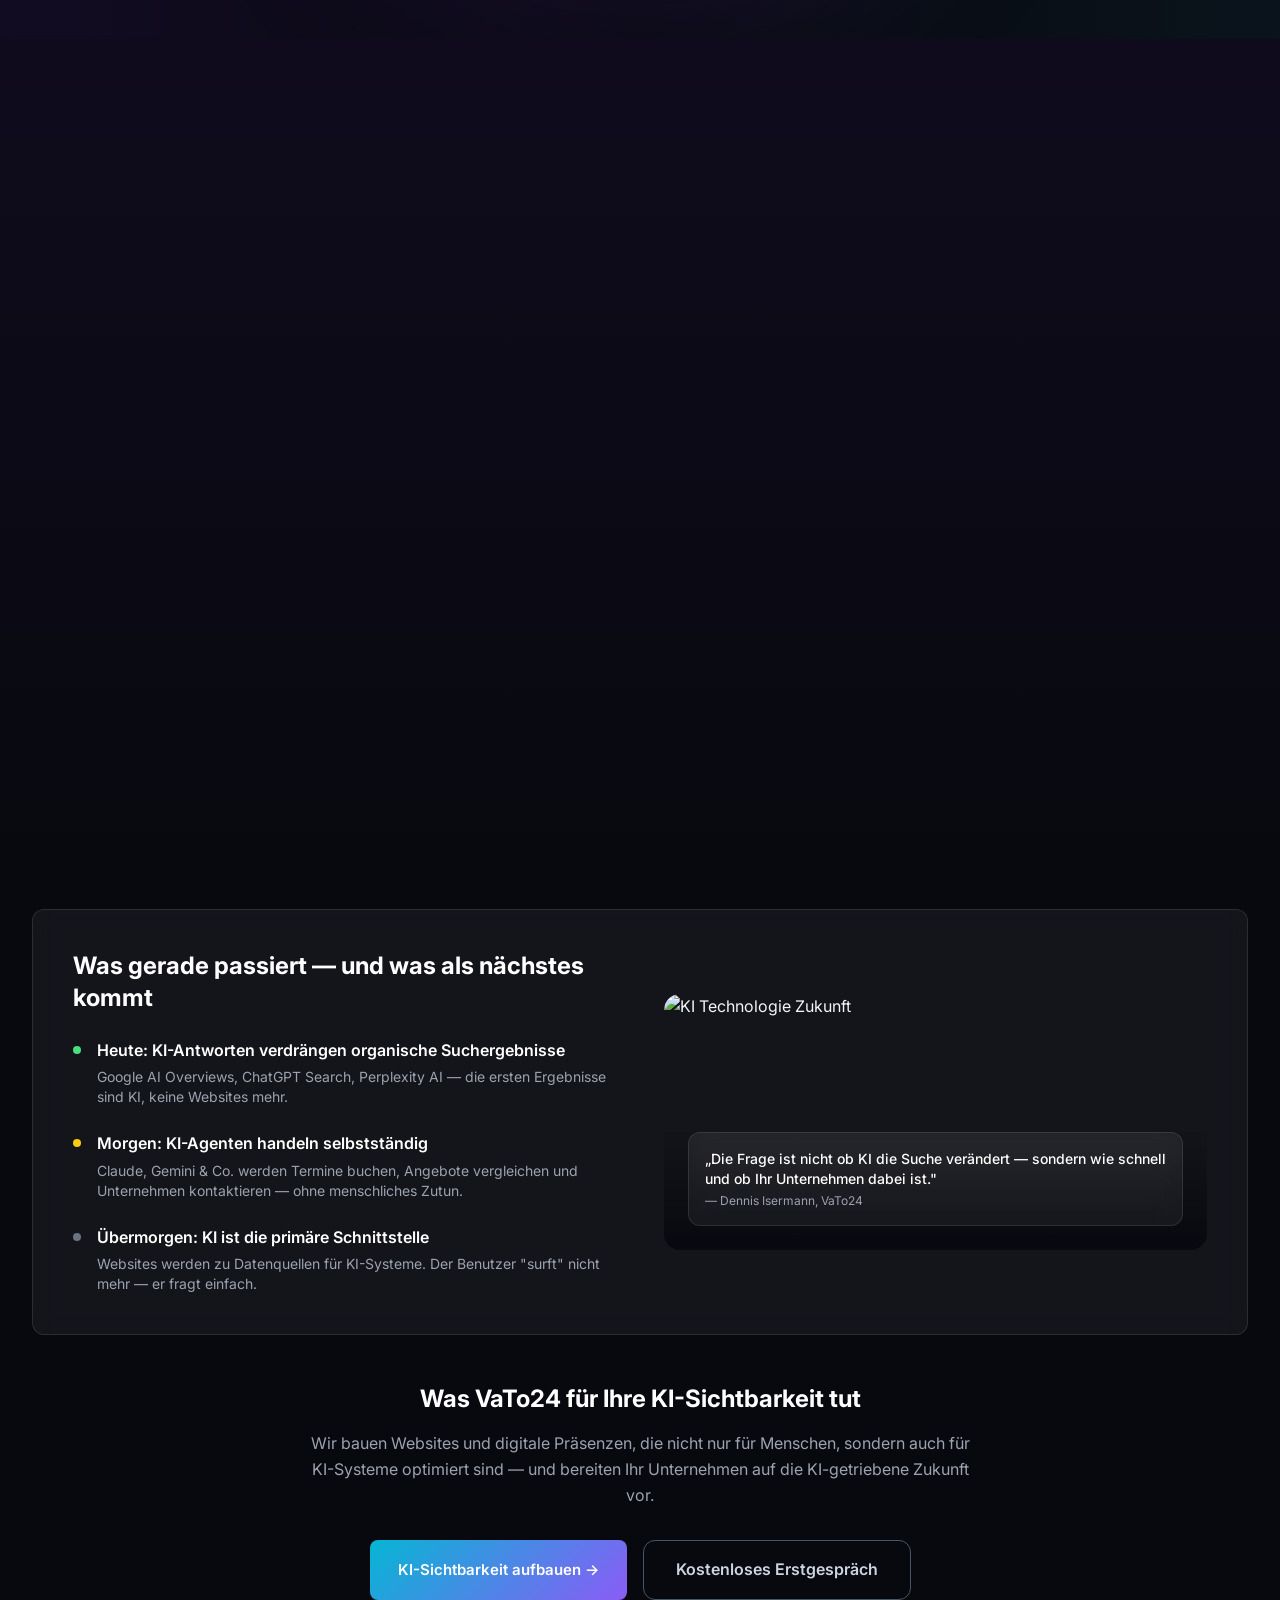
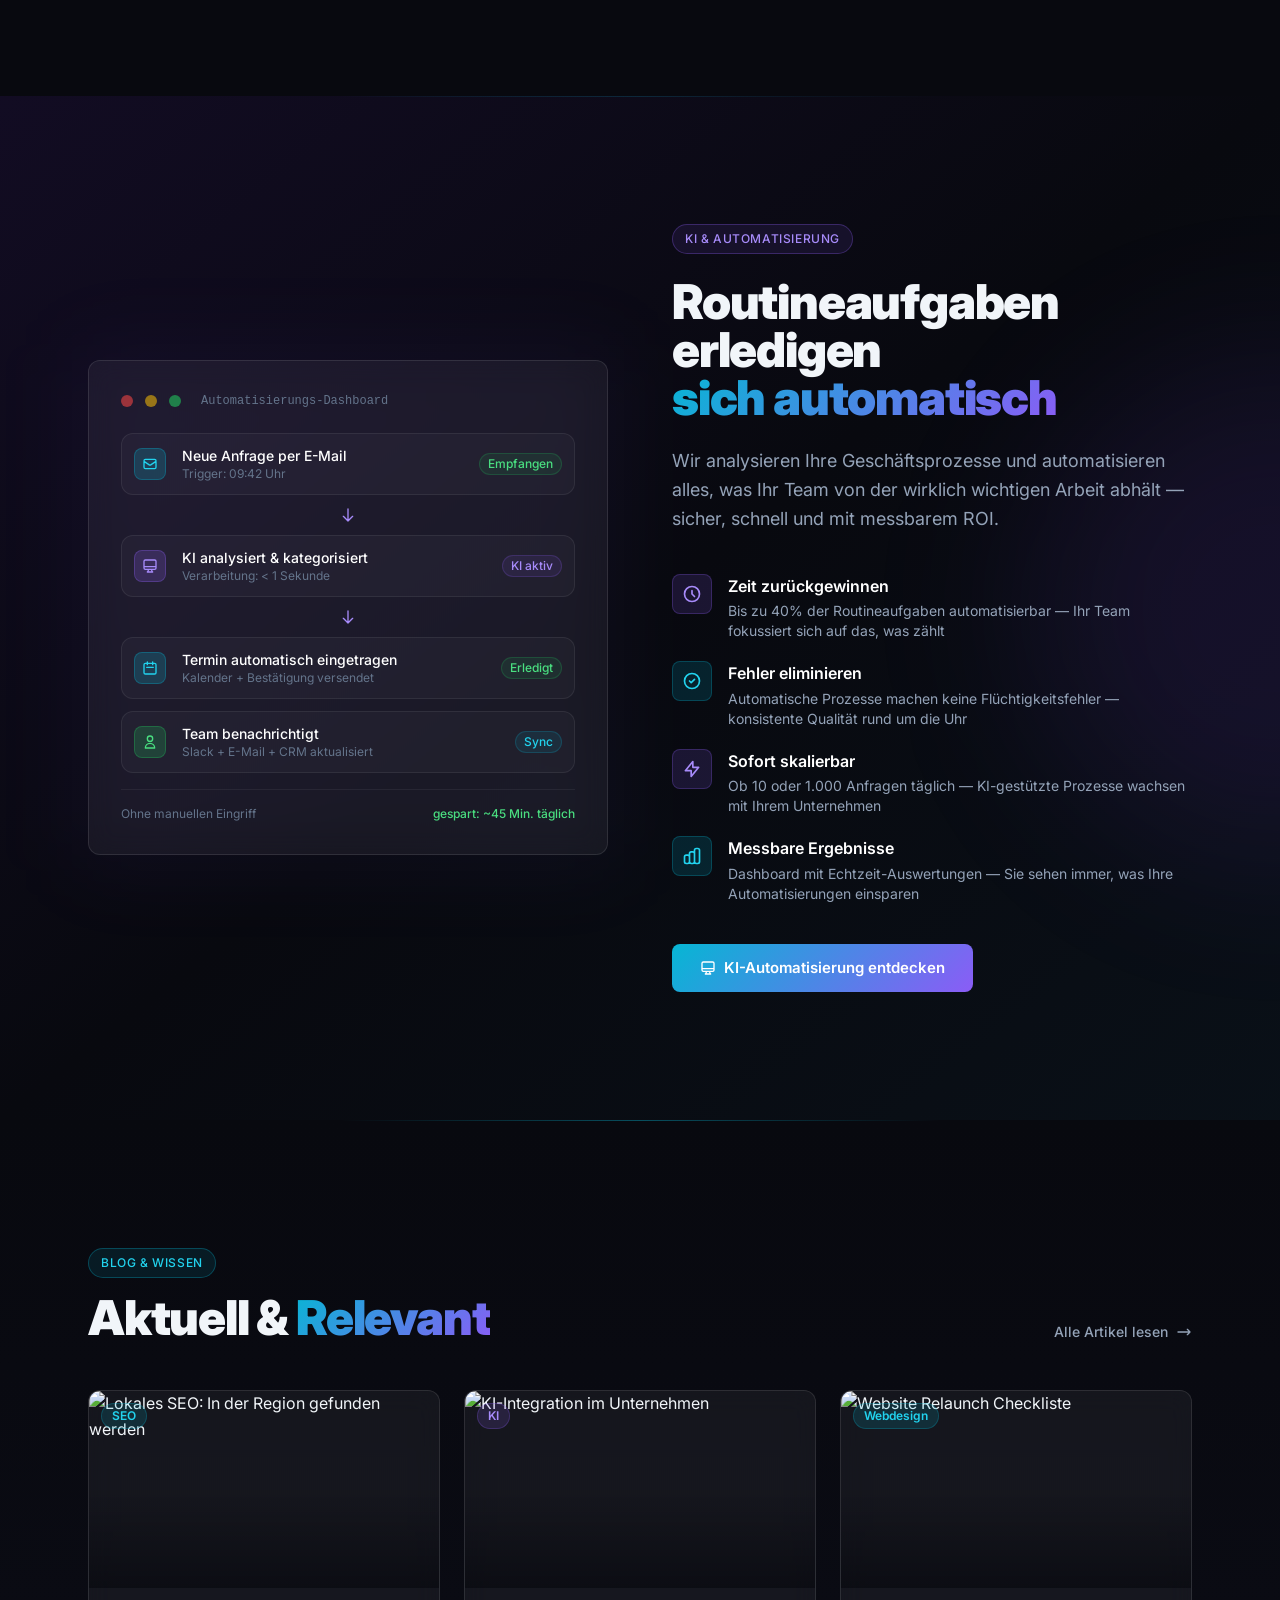
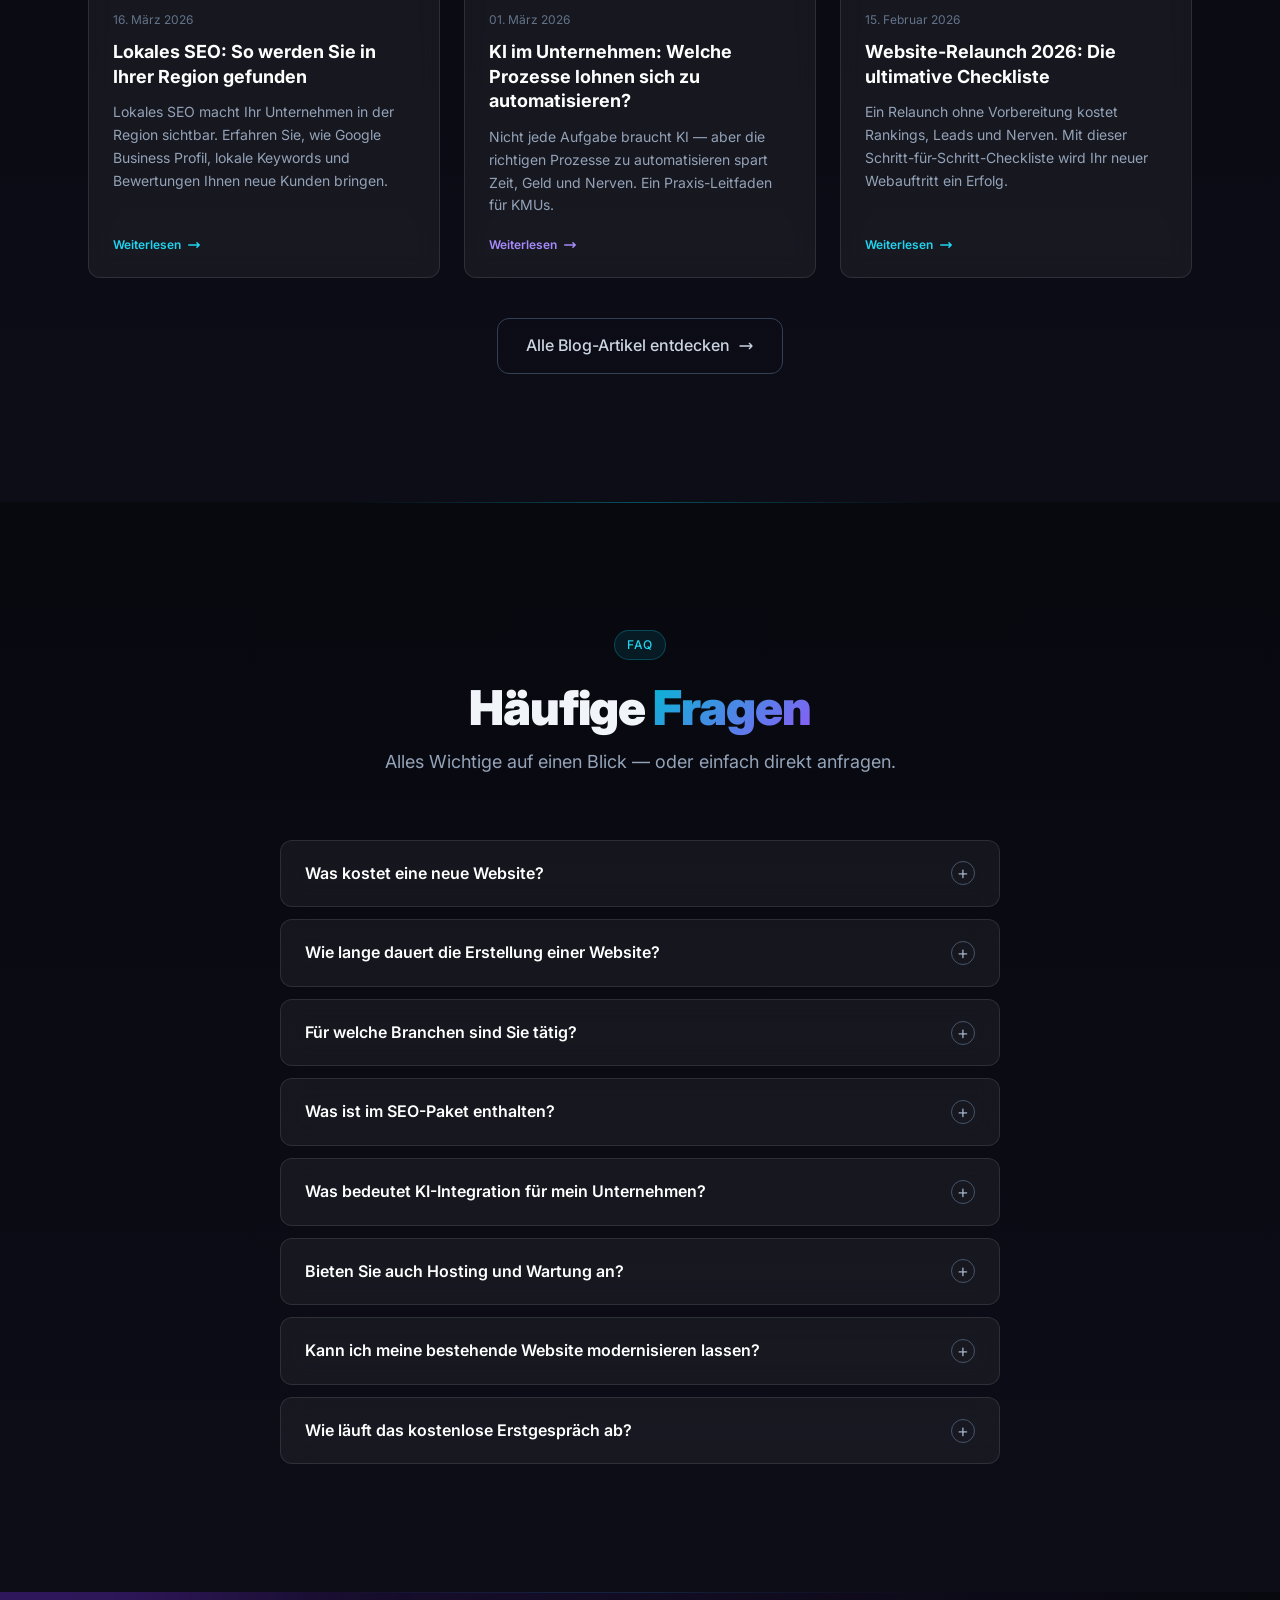
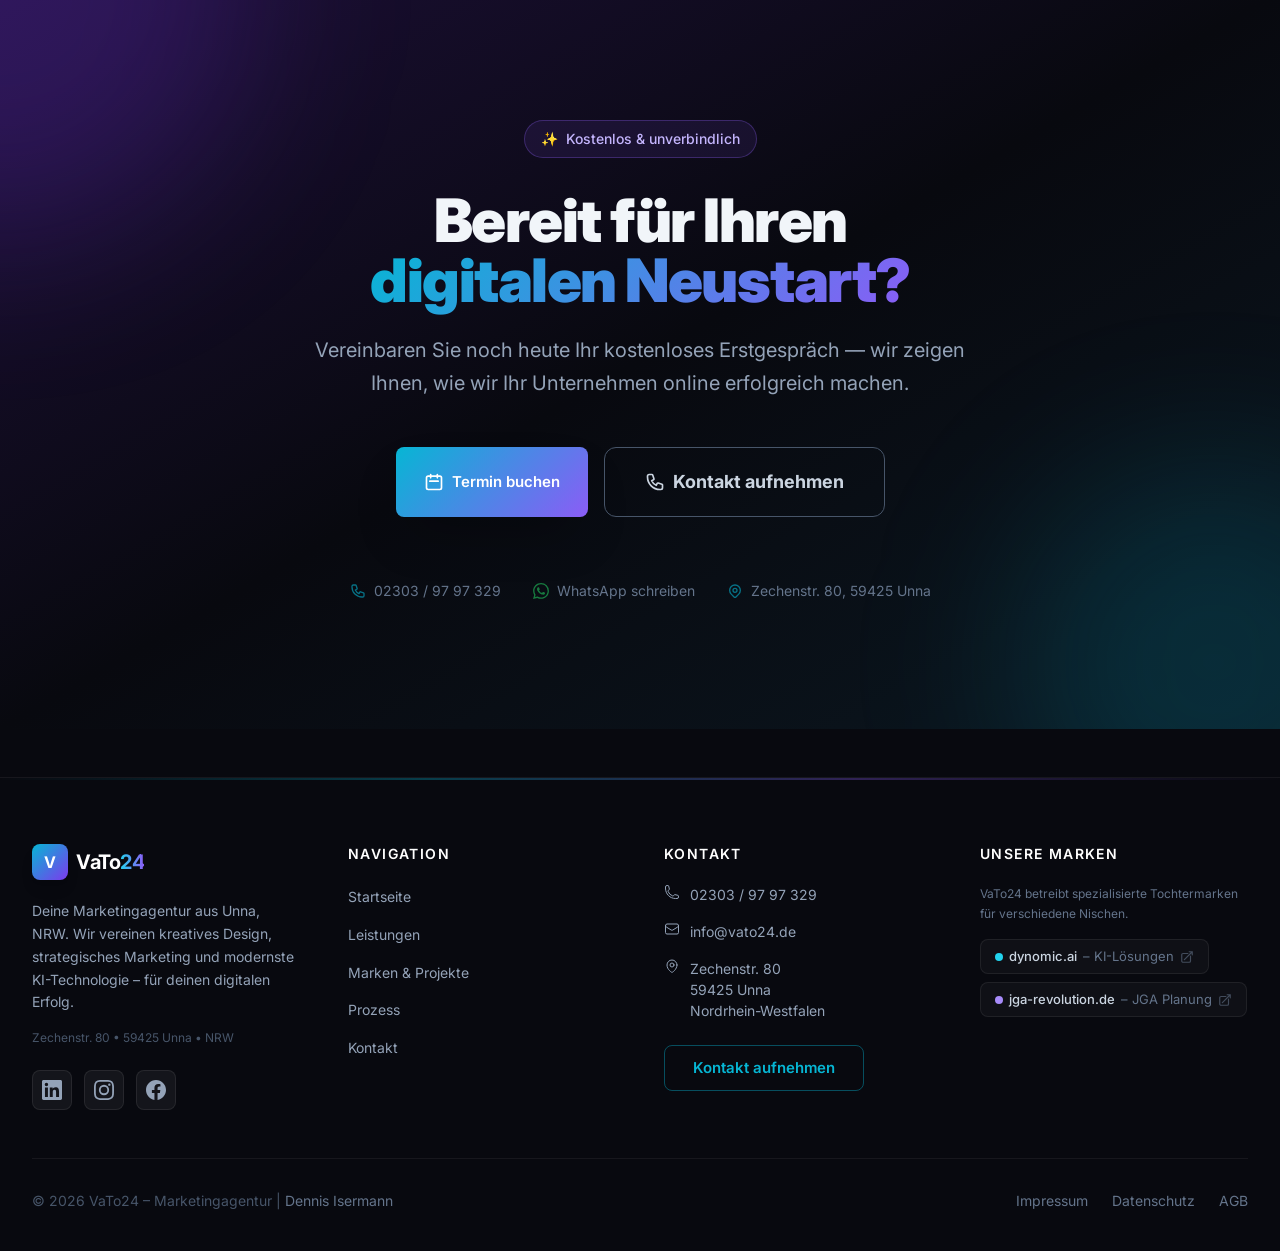
==== commit 1945a5e8: "feat: VaTo24 v4.0 - Complete rebuild with real content, blog, all pages" ====
--- a/index.html
+++ b/index.html
@@ -390,10 +390,11 @@
     ======================================== */
     #site-header { min-height: 0; }
   </style>
-  <script type="module" crossorigin src="/assets/index-C09kShhJ.js"></script>
-  <link rel="modulepreload" crossorigin href="/assets/footer-DGnOkG7P.js">
-  <link rel="modulepreload" crossorigin href="/assets/nova-DxigSVbt.js">
-  <link rel="stylesheet" crossorigin href="/assets/footer-CfyPW-P0.css">
+  <script type="module" crossorigin src="/assets/index-CjrphXr7.js"></script>
+  <link rel="modulepreload" crossorigin href="/assets/footer-CMtxiFSK.js">
+  <link rel="modulepreload" crossorigin href="/assets/animations-CetyjiHi.js">
+  <link rel="modulepreload" crossorigin href="/assets/nova-CruyNWnI.js">
+  <link rel="stylesheet" crossorigin href="/assets/footer-D4vcg-Tg.css">
 </head>
 
 <body class="bg-[#08090f] text-slate-100 font-inter antialiased">
@@ -442,8 +443,8 @@
           data-animate
           class="inline-flex items-center gap-2 px-4 py-2 rounded-full border border-cyan-500/30 bg-cyan-500/10 text-cyan-400 text-sm font-medium mb-8"
         >
-          <span>⚡</span>
-          <span>Digitalagentur aus Unna, NRW</span>
+          <svg class="w-3.5 h-3.5" fill="currentColor" viewBox="0 0 20 20" aria-hidden="true"><path fill-rule="evenodd" d="M11.3 1.046A1 1 0 0112 2v5h4a1 1 0 01.82 1.573l-7 10A1 1 0 018 18v-5H4a1 1 0 01-.82-1.573l7-10a1 1 0 011.12-.38z" clip-rule="evenodd"/></svg>
+          <span>Digitalagentur &amp; KI-Partner &mdash; Unna, NRW</span>
         </div>
 
         <!-- H1 -->
@@ -451,10 +452,10 @@
           data-animate
           data-animate-delay="100"
           data-nova-id="hero-h1"
-          class="text-5xl sm:text-6xl lg:text-7xl font-black leading-tight tracking-tight mb-6"
+          class="text-5xl sm:text-6xl lg:text-7xl font-black leading-[1.08] tracking-tight mb-6"
         >
-          Ihre digitale Zukunft<br />
-          <span class="gradient-text">beginnt hier</span>
+          Websites. SEO. KI.<br />
+          <span class="gradient-text">Alles aus einer Hand.</span>
         </h1>
 
         <!-- Subheading -->
@@ -464,8 +465,9 @@
           data-nova-id="hero-subtitle"
           class="text-lg sm:text-xl text-slate-400 max-w-2xl mx-auto mb-10 leading-relaxed"
         >
-          Wir entwickeln moderne Websites, integrieren KI und sorgen dafür, dass Ihr Unternehmen
-          online gefunden wird — alles aus einer Hand.
+          Seit 15+ Jahren entwickeln wir moderne Websites, integrieren KI in
+          Geschäftsprozesse und sorgen dafür, dass Ihr Unternehmen
+          online gefunden wird — und wächst.
         </p>
 
         <!-- CTA Buttons -->
@@ -485,10 +487,10 @@
             Kostenloses Erstgespräch buchen
           </a>
           <a
-            href="#leistungen"
+            href="#problem"
             class="inline-flex items-center justify-center gap-2 px-8 py-4 rounded-xl border border-slate-600 hover:border-cyan-500/60 text-slate-300 hover:text-white font-semibold text-base transition-all duration-300 hover:bg-white/5"
           >
-            Mehr erfahren
+            Kennen Sie das?
             <svg class="w-4 h-4" fill="none" viewBox="0 0 24 24" stroke="currentColor" stroke-width="2" aria-hidden="true">
               <path stroke-linecap="round" stroke-linejoin="round" d="M19 9l-7 7-7-7" />
             </svg>
@@ -506,6 +508,13 @@
               <path fill-rule="evenodd" d="M10 18a8 8 0 100-16 8 8 0 000 16zm3.707-9.293a1 1 0 00-1.414-1.414L9 10.586 7.707 9.293a1 1 0 00-1.414 1.414l2 2a1 1 0 001.414 0l4-4z" clip-rule="evenodd" />
             </svg>
             15+ Jahre Erfahrung
+          </span>
+          <span class="w-px h-4 bg-slate-700" aria-hidden="true"></span>
+          <span class="flex items-center gap-2">
+            <svg class="w-4 h-4 text-violet-400" fill="none" viewBox="0 0 24 24" stroke="currentColor" stroke-width="2" aria-hidden="true">
+              <path stroke-linecap="round" stroke-linejoin="round" d="M9.75 17L9 20l-1 1h8l-1-1-.75-3M3 13h18M5 17h14a2 2 0 002-2V5a2 2 0 00-2-2H5a2 2 0 00-2 2v10a2 2 0 002 2z" />
+            </svg>
+            KI-Partner seit 2023
           </span>
           <span class="w-px h-4 bg-slate-700" aria-hidden="true"></span>
           <span class="flex items-center gap-2">
@@ -605,8 +614,152 @@
           </span>
         </div>
       </div>
+
+
+    <!-- ============================================================
+         SECTION 2.5 · PROBLEM SECTION — "Das kennen Sie?"
+    ============================================================ -->
+    <section
+      id="problem"
+      class="py-24 lg:py-32 section-glow bg-gradient-to-b from-[#08090f] via-[#0b0c14] to-[#08090f]"
+      aria-label="Häufige Probleme unserer Kunden"
+    >
+      <div class="container max-w-6xl mx-auto px-6">
+
+        <!-- Header -->
+        <div class="text-center mb-16">
+          <div
+            data-animate
+            class="inline-flex items-center gap-2 px-3 py-1.5 rounded-full border border-red-500/30 bg-red-500/10 text-red-400 text-xs font-medium mb-6 tracking-wider uppercase"
+          >
+            Kommt Ihnen das bekannt vor?
+          </div>
+          <h2
+            data-animate
+            data-animate-delay="100"
+            class="text-4xl lg:text-5xl font-black tracking-tight mb-4"
+          >
+            Das kennen
+            <span class="gradient-text"> Sie?</span>
+          </h2>
+          <p
+            data-animate
+            data-animate-delay="200"
+            class="text-slate-400 text-lg max-w-xl mx-auto"
+          >
+            Viele Unternehmen kämpfen mit den gleichen digitalen Baustellen — täglich, ohne Lösung.
+          </p>
+        </div>
+
+        <!-- Pain Point Cards -->
+        <div class="grid sm:grid-cols-3 gap-6 mb-14">
+
+          <!-- Pain 1: Schlechte Google-Sichtbarkeit -->
+          <article
+            data-animate
+            data-animate-delay="100"
+            class="relative glass-card rounded-2xl p-8 group overflow-hidden"
+            style="border-color: rgba(239,68,68,0.2);"
+          >
+            <div class="absolute top-0 right-0 w-40 h-40 bg-red-500/5 blur-3xl rounded-full -translate-y-1/2 translate-x-1/2 pointer-events-none" aria-hidden="true"></div>
+            <div class="relative">
+              <div class="w-12 h-12 rounded-xl bg-red-500/15 border border-red-500/25 flex items-center justify-center mb-5" aria-hidden="true">
+                <svg class="w-6 h-6 text-red-400" fill="none" viewBox="0 0 24 24" stroke="currentColor" stroke-width="1.5">
+                  <path stroke-linecap="round" stroke-linejoin="round" d="M21 21l-5.197-5.197m0 0A7.5 7.5 0 105.196 15.803M10.5 7.5v3m0 0v3m0-3h3m-3 0H7.5" />
+                </svg>
+              </div>
+              <h3 class="text-xl font-bold text-white mb-3">Schlechte Google-Sichtbarkeit</h3>
+              <p class="text-slate-400 text-sm leading-relaxed">
+                Ihre Mitbewerber erscheinen auf Seite 1, Sie auf Seite 4. Potenzielle Kunden finden
+                Sie nicht — und kaufen woanders.
+              </p>
+              <div class="mt-5 pt-5 border-t border-white/[0.06]">
+                <p class="text-xs text-red-400 font-medium">Typische Folge: 70% weniger Besucher als möglich</p>
+              </div>
+            </div>
+          </article>
+
+          <!-- Pain 2: Veraltete Website -->
+          <article
+            data-animate
+            data-animate-delay="200"
+            class="relative glass-card rounded-2xl p-8 group overflow-hidden"
+            style="border-color: rgba(234,179,8,0.2);"
+          >
+            <div class="absolute top-0 right-0 w-40 h-40 bg-yellow-500/5 blur-3xl rounded-full -translate-y-1/2 translate-x-1/2 pointer-events-none" aria-hidden="true"></div>
+            <div class="relative">
+              <div class="w-12 h-12 rounded-xl bg-yellow-500/15 border border-yellow-500/25 flex items-center justify-center mb-5" aria-hidden="true">
+                <svg class="w-6 h-6 text-yellow-400" fill="none" viewBox="0 0 24 24" stroke="currentColor" stroke-width="1.5">
+                  <path stroke-linecap="round" stroke-linejoin="round" d="M9.75 17L9 20l-1 1h8l-1-1-.75-3M3 13h18M5 17h14a2 2 0 002-2V5a2 2 0 00-2-2H5a2 2 0 00-2 2v10a2 2 0 002 2z" />
+                </svg>
+              </div>
+              <h3 class="text-xl font-bold text-white mb-3">Veraltete, langsame Website</h3>
+              <p class="text-slate-400 text-sm leading-relaxed">
+                Die Website sieht aus wie 2012, lädt auf dem Handy ewig und macht keinen
+                professionellen Eindruck — Kunden springen sofort ab.
+              </p>
+              <div class="mt-5 pt-5 border-t border-white/[0.06]">
+                <p class="text-xs text-yellow-400 font-medium">Jede Sekunde Ladezeit kostet 7% Conversions</p>
+              </div>
+            </div>
+          </article>
+
+          <!-- Pain 3: Manuelle Prozesse -->
+          <article
+            data-animate
+            data-animate-delay="300"
+            class="relative glass-card rounded-2xl p-8 group overflow-hidden"
+            style="border-color: rgba(249,115,22,0.2);"
+          >
+            <div class="absolute top-0 right-0 w-40 h-40 bg-orange-500/5 blur-3xl rounded-full -translate-y-1/2 translate-x-1/2 pointer-events-none" aria-hidden="true"></div>
+            <div class="relative">
+              <div class="w-12 h-12 rounded-xl bg-orange-500/15 border border-orange-500/25 flex items-center justify-center mb-5" aria-hidden="true">
+                <svg class="w-6 h-6 text-orange-400" fill="none" viewBox="0 0 24 24" stroke="currentColor" stroke-width="1.5">
+                  <path stroke-linecap="round" stroke-linejoin="round" d="M12 6v6h4.5m4.5 0a9 9 0 11-18 0 9 9 0 0118 0z" />
+                </svg>
+              </div>
+              <h3 class="text-xl font-bold text-white mb-3">Manuelle, zeitfressende Prozesse</h3>
+              <p class="text-slate-400 text-sm leading-relaxed">
+                Anfragen per E-Mail, Termine per Telefon, Angebote in Word. Ihr Team verbringt
+                Stunden mit Aufgaben, die eine KI in Minuten erledigen könnte.
+              </p>
+              <div class="mt-5 pt-5 border-t border-white/[0.06]">
+                <p class="text-xs text-orange-400 font-medium">Bis zu 40% der Arbeitszeit für Routineaufgaben</p>
+              </div>
+            </div>
+          </article>
+
+        </div>
+
+        <!-- Bridge to solution -->
+        <div
+          data-animate
+          class="relative glass-card rounded-2xl p-8 text-center overflow-hidden"
+          style="border-color: rgba(6,182,212,0.25); background: linear-gradient(135deg, rgba(6,182,212,0.05) 0%, rgba(139,92,246,0.05) 100%);"
+        >
+          <div class="absolute inset-0 bg-gradient-to-r from-cyan-500/5 via-transparent to-violet-500/5 pointer-events-none" aria-hidden="true"></div>
+          <div class="relative">
+            <p class="text-2xl sm:text-3xl font-black text-white mb-3">
+              Genau hier setzt <span class="gradient-text">VaTo24</span> an.
+            </p>
+            <p class="text-slate-400 text-lg max-w-2xl mx-auto mb-6">
+              Wir lösen diese drei Kernprobleme — mit modernen Websites, nachhaltigem SEO
+              und intelligenter KI-Automatisierung. Aus einer Hand, aus Unna.
+            </p>
+            <a
+              href="#leistungen"
+              class="inline-flex items-center gap-2 text-cyan-400 font-semibold hover:text-cyan-300 transition-colors group"
+            >
+              Unsere Lösungen entdecken
+              <svg class="w-4 h-4 group-hover:translate-x-1 transition-transform" fill="none" viewBox="0 0 24 24" stroke="currentColor" stroke-width="2" aria-hidden="true">
+                <path stroke-linecap="round" stroke-linejoin="round" d="M17 8l4 4m0 0l-4 4m4-4H3" />
+              </svg>
+            </a>
+          </div>
+        </div>
+
+      </div>
     </section>
-
 
     <!-- ============================================================
          SECTION 3 · POSITIONING / ABOUT
@@ -634,8 +787,8 @@
               data-nova-id="about-heading"
               class="text-4xl lg:text-5xl font-black leading-tight tracking-tight mb-6"
             >
-              Nicht nur Dienstleister —<br />
-              <span class="gradient-text">digitale Unternehmer</span>
+              Ihr Partner Dennis Isermann —<br />
+              <span class="gradient-text">15+ Jahre Digitalerfahrung</span>
             </h2>
 
             <p
@@ -644,9 +797,10 @@
               data-nova-id="about-description"
               class="text-slate-400 text-lg leading-relaxed mb-4"
             >
-              Seit über 15 Jahren begleiten wir Unternehmen auf ihrem Weg in die digitale Welt.
-              VaTo24 entwickelt, betreibt und optimiert eigene digitale Plattformen und bringt
-              dieses Praxiswissen direkt in Ihre Projekte ein.
+              Dennis Isermann gründete VaTo24 mit einer klaren Mission: Unternehmen bekommen
+              das gleiche digitale Niveau wie Konzerne — aber persönlich, ehrlich und auf Augenhöhe.
+              Seit über 15 Jahren entwickeln, betreiben und optimieren wir eigene digitale Plattformen
+              und bringen dieses echte Praxiswissen direkt in Ihre Projekte ein.
             </p>
 
             <p
@@ -654,8 +808,8 @@
               data-animate-delay="250"
               class="text-slate-500 leading-relaxed mb-10"
             >
-              Wir wissen, was funktioniert — weil wir es selbst täglich einsetzen.
-              Keine graue Theorie, sondern echte Erfahrung aus dem digitalen Markt.
+              Als Inhaber und Digitalstratege steht Dennis persönlich für jedes Projekt ein.
+              Kein anonymes Ticket-System — Sie haben immer einen direkten Ansprechpartner.
             </p>
 
             <!-- Bullet points -->
@@ -1653,6 +1807,370 @@
     </section>
 
 
+
+
+    <!-- ============================================================
+         SECTION 8.7 · KI & AUTOMATISIERUNG
+    ============================================================ -->
+    <section
+      id="ki-automatisierung"
+      class="py-24 lg:py-32 relative overflow-hidden section-glow"
+      aria-label="KI und Automatisierung"
+    >
+      <!-- Background glow -->
+      <div class="absolute inset-0 bg-gradient-to-br from-violet-900/15 via-[#08090f] to-cyan-900/10" aria-hidden="true"></div>
+      <div class="orb w-[500px] h-[500px] bg-violet-600/10 top-1/2 right-0 translate-x-1/2 -translate-y-1/2" aria-hidden="true"></div>
+
+      <div class="relative container max-w-6xl mx-auto px-6">
+        <div class="grid lg:grid-cols-2 gap-16 items-center">
+
+          <!-- Left: Visual/Illustration -->
+          <div
+            data-animate
+            data-animate-delay="100"
+            class="relative order-2 lg:order-1"
+            aria-hidden="true"
+          >
+            <!-- Outer glow -->
+            <div class="absolute -inset-4 rounded-3xl bg-violet-500/5 blur-2xl"></div>
+
+            <!-- Automation flow mockup -->
+            <div class="relative glass-card rounded-2xl p-8 space-y-4">
+              <!-- Header row -->
+              <div class="flex items-center gap-3 mb-6">
+                <div class="w-3 h-3 rounded-full bg-red-500/60"></div>
+                <div class="w-3 h-3 rounded-full bg-yellow-500/60"></div>
+                <div class="w-3 h-3 rounded-full bg-green-500/60"></div>
+                <span class="ml-2 text-slate-500 text-xs font-mono">Automatisierungs-Dashboard</span>
+              </div>
+
+              <!-- Workflow steps -->
+              <div class="space-y-3">
+                <!-- Step 1 -->
+                <div class="flex items-center gap-4 p-3 rounded-xl bg-white/[0.03] border border-white/[0.07]">
+                  <div class="w-8 h-8 rounded-lg bg-cyan-500/20 border border-cyan-500/30 flex items-center justify-center flex-shrink-0">
+                    <svg class="w-4 h-4 text-cyan-400" fill="none" viewBox="0 0 24 24" stroke="currentColor" stroke-width="2"><path stroke-linecap="round" stroke-linejoin="round" d="M3 8l7.89 5.26a2 2 0 002.22 0L21 8M5 19h14a2 2 0 002-2V7a2 2 0 00-2-2H5a2 2 0 00-2 2v10a2 2 0 002 2z"/></svg>
+                  </div>
+                  <div class="flex-1 min-w-0">
+                    <p class="text-sm text-white font-medium truncate">Neue Anfrage per E-Mail</p>
+                    <p class="text-xs text-slate-500">Trigger: 09:42 Uhr</p>
+                  </div>
+                  <span class="text-xs text-green-400 font-medium px-2 py-0.5 rounded-full bg-green-500/10 border border-green-500/20 flex-shrink-0">Empfangen</span>
+                </div>
+
+                <!-- Arrow -->
+                <div class="flex justify-center">
+                  <svg class="w-4 h-4 text-violet-400" fill="none" viewBox="0 0 24 24" stroke="currentColor" stroke-width="2"><path stroke-linecap="round" stroke-linejoin="round" d="M19 14l-7 7m0 0l-7-7m7 7V3"/></svg>
+                </div>
+
+                <!-- Step 2 -->
+                <div class="flex items-center gap-4 p-3 rounded-xl bg-white/[0.03] border border-white/[0.07]">
+                  <div class="w-8 h-8 rounded-lg bg-violet-500/20 border border-violet-500/30 flex items-center justify-center flex-shrink-0">
+                    <svg class="w-4 h-4 text-violet-400" fill="none" viewBox="0 0 24 24" stroke="currentColor" stroke-width="2"><path stroke-linecap="round" stroke-linejoin="round" d="M9.75 17L9 20l-1 1h8l-1-1-.75-3M3 13h18M5 17h14a2 2 0 002-2V5a2 2 0 00-2-2H5a2 2 0 00-2 2v10a2 2 0 002 2z"/></svg>
+                  </div>
+                  <div class="flex-1 min-w-0">
+                    <p class="text-sm text-white font-medium truncate">KI analysiert &amp; kategorisiert</p>
+                    <p class="text-xs text-slate-500">Verarbeitung: &lt; 1 Sekunde</p>
+                  </div>
+                  <span class="text-xs text-violet-400 font-medium px-2 py-0.5 rounded-full bg-violet-500/10 border border-violet-500/20 flex-shrink-0">KI aktiv</span>
+                </div>
+
+                <!-- Arrow -->
+                <div class="flex justify-center">
+                  <svg class="w-4 h-4 text-violet-400" fill="none" viewBox="0 0 24 24" stroke="currentColor" stroke-width="2"><path stroke-linecap="round" stroke-linejoin="round" d="M19 14l-7 7m0 0l-7-7m7 7V3"/></svg>
+                </div>
+
+                <!-- Step 3 -->
+                <div class="flex items-center gap-4 p-3 rounded-xl bg-white/[0.03] border border-white/[0.07]">
+                  <div class="w-8 h-8 rounded-lg bg-cyan-500/20 border border-cyan-500/30 flex items-center justify-center flex-shrink-0">
+                    <svg class="w-4 h-4 text-cyan-400" fill="none" viewBox="0 0 24 24" stroke="currentColor" stroke-width="2"><path stroke-linecap="round" stroke-linejoin="round" d="M8 7V3m8 4V3m-9 8h10M5 21h14a2 2 0 002-2V7a2 2 0 00-2-2H5a2 2 0 00-2 2v12a2 2 0 002 2z"/></svg>
+                  </div>
+                  <div class="flex-1 min-w-0">
+                    <p class="text-sm text-white font-medium truncate">Termin automatisch eingetragen</p>
+                    <p class="text-xs text-slate-500">Kalender + Bestätigung versendet</p>
+                  </div>
+                  <span class="text-xs text-green-400 font-medium px-2 py-0.5 rounded-full bg-green-500/10 border border-green-500/20 flex-shrink-0">Erledigt</span>
+                </div>
+
+                <!-- Step 4 -->
+                <div class="flex items-center gap-4 p-3 rounded-xl bg-white/[0.03] border border-white/[0.07]">
+                  <div class="w-8 h-8 rounded-lg bg-green-500/20 border border-green-500/30 flex items-center justify-center flex-shrink-0">
+                    <svg class="w-4 h-4 text-green-400" fill="none" viewBox="0 0 24 24" stroke="currentColor" stroke-width="2"><path stroke-linecap="round" stroke-linejoin="round" d="M16 7a4 4 0 11-8 0 4 4 0 018 0zM12 14a7 7 0 00-7 7h14a7 7 0 00-7-7z"/></svg>
+                  </div>
+                  <div class="flex-1 min-w-0">
+                    <p class="text-sm text-white font-medium truncate">Team benachrichtigt</p>
+                    <p class="text-xs text-slate-500">Slack + E-Mail + CRM aktualisiert</p>
+                  </div>
+                  <span class="text-xs text-cyan-400 font-medium px-2 py-0.5 rounded-full bg-cyan-500/10 border border-cyan-500/20 flex-shrink-0">Sync</span>
+                </div>
+              </div>
+
+              <!-- Bottom tag -->
+              <div class="mt-4 pt-4 border-t border-white/[0.06] flex items-center justify-between">
+                <span class="text-xs text-slate-500">Ohne manuellen Eingriff</span>
+                <span class="text-xs text-green-400 font-medium">gespart: ~45 Min. täglich</span>
+              </div>
+            </div>
+          </div>
+
+          <!-- Right: Text content -->
+          <div class="order-1 lg:order-2">
+            <div
+              data-animate
+              class="inline-flex items-center gap-2 px-3 py-1.5 rounded-full border border-violet-500/30 bg-violet-500/10 text-violet-400 text-xs font-medium mb-6 tracking-wider uppercase"
+            >
+              KI &amp; Automatisierung
+            </div>
+
+            <h2
+              data-animate
+              data-animate-delay="100"
+              data-nova-id="ki-auto-heading"
+              class="text-4xl lg:text-5xl font-black leading-tight tracking-tight mb-6"
+            >
+              Routineaufgaben erledigen
+              <br /><span class="gradient-text">sich automatisch</span>
+            </h2>
+
+            <p
+              data-animate
+              data-animate-delay="200"
+              data-nova-id="ki-auto-text"
+              class="text-slate-400 text-lg leading-relaxed mb-10"
+            >
+              Wir analysieren Ihre Geschäftsprozesse und automatisieren alles, was Ihr
+              Team von der wirklich wichtigen Arbeit abhält — sicher, schnell und mit
+              messbarem ROI.
+            </p>
+
+            <!-- 4 Benefit points -->
+            <ul
+              data-animate
+              data-animate-delay="300"
+              class="space-y-5 mb-10"
+            >
+              <li class="flex items-start gap-4">
+                <div class="flex-shrink-0 w-10 h-10 rounded-lg bg-violet-500/15 border border-violet-500/25 flex items-center justify-center" aria-hidden="true">
+                  <svg class="w-5 h-5 text-violet-400" fill="none" viewBox="0 0 24 24" stroke="currentColor" stroke-width="2">
+                    <path stroke-linecap="round" stroke-linejoin="round" d="M12 8v4l3 3m6-3a9 9 0 11-18 0 9 9 0 0118 0z" />
+                  </svg>
+                </div>
+                <div>
+                  <p class="text-white font-semibold mb-0.5">Zeit zurückgewinnen</p>
+                  <p class="text-slate-400 text-sm">Bis zu 40% der Routineaufgaben automatisierbar — Ihr Team fokussiert sich auf das, was zählt</p>
+                </div>
+              </li>
+              <li class="flex items-start gap-4">
+                <div class="flex-shrink-0 w-10 h-10 rounded-lg bg-cyan-500/15 border border-cyan-500/25 flex items-center justify-center" aria-hidden="true">
+                  <svg class="w-5 h-5 text-cyan-400" fill="none" viewBox="0 0 24 24" stroke="currentColor" stroke-width="2">
+                    <path stroke-linecap="round" stroke-linejoin="round" d="M9 12l2 2 4-4m6 2a9 9 0 11-18 0 9 9 0 0118 0z" />
+                  </svg>
+                </div>
+                <div>
+                  <p class="text-white font-semibold mb-0.5">Fehler eliminieren</p>
+                  <p class="text-slate-400 text-sm">Automatische Prozesse machen keine Flüchtigkeitsfehler — konsistente Qualität rund um die Uhr</p>
+                </div>
+              </li>
+              <li class="flex items-start gap-4">
+                <div class="flex-shrink-0 w-10 h-10 rounded-lg bg-violet-500/15 border border-violet-500/25 flex items-center justify-center" aria-hidden="true">
+                  <svg class="w-5 h-5 text-violet-400" fill="none" viewBox="0 0 24 24" stroke="currentColor" stroke-width="2">
+                    <path stroke-linecap="round" stroke-linejoin="round" d="M13 10V3L4 14h7v7l9-11h-7z" />
+                  </svg>
+                </div>
+                <div>
+                  <p class="text-white font-semibold mb-0.5">Sofort skalierbar</p>
+                  <p class="text-slate-400 text-sm">Ob 10 oder 1.000 Anfragen täglich — KI-gestützte Prozesse wachsen mit Ihrem Unternehmen</p>
+                </div>
+              </li>
+              <li class="flex items-start gap-4">
+                <div class="flex-shrink-0 w-10 h-10 rounded-lg bg-cyan-500/15 border border-cyan-500/25 flex items-center justify-center" aria-hidden="true">
+                  <svg class="w-5 h-5 text-cyan-400" fill="none" viewBox="0 0 24 24" stroke="currentColor" stroke-width="2">
+                    <path stroke-linecap="round" stroke-linejoin="round" d="M9 19v-6a2 2 0 00-2-2H5a2 2 0 00-2 2v6a2 2 0 002 2h2a2 2 0 002-2zm0 0V9a2 2 0 012-2h2a2 2 0 012 2v10m-6 0a2 2 0 002 2h2a2 2 0 002-2m0 0V5a2 2 0 012-2h2a2 2 0 012 2v14a2 2 0 01-2 2h-2a2 2 0 01-2-2z" />
+                  </svg>
+                </div>
+                <div>
+                  <p class="text-white font-semibold mb-0.5">Messbare Ergebnisse</p>
+                  <p class="text-slate-400 text-sm">Dashboard mit Echtzeit-Auswertungen — Sie sehen immer, was Ihre Automatisierungen einsparen</p>
+                </div>
+              </li>
+            </ul>
+
+            <a
+              data-animate
+              data-animate-delay="400"
+              href="/ki/"
+              class="btn-primary inline-flex items-center gap-2 px-7 py-3.5 rounded-xl text-white font-semibold"
+            >
+              <svg class="w-4 h-4" fill="none" viewBox="0 0 24 24" stroke="currentColor" stroke-width="2" aria-hidden="true">
+                <path stroke-linecap="round" stroke-linejoin="round" d="M9.75 17L9 20l-1 1h8l-1-1-.75-3M3 13h18M5 17h14a2 2 0 002-2V5a2 2 0 00-2-2H5a2 2 0 00-2 2v10a2 2 0 002 2z" />
+              </svg>
+              KI-Automatisierung entdecken
+            </a>
+          </div>
+
+        </div>
+      </div>
+    </section>
+
+
+    <!-- ============================================================
+         SECTION 8.8 · BLOG TEASER
+    ============================================================ -->
+    <section
+      id="blog"
+      class="py-24 lg:py-32 bg-gradient-to-b from-[#08090f] to-[#0c0d17] section-glow"
+      aria-label="Aktuelles aus unserem Blog"
+    >
+      <div class="container max-w-6xl mx-auto px-6">
+
+        <!-- Header -->
+        <div class="flex flex-col sm:flex-row sm:items-end sm:justify-between gap-4 mb-12">
+          <div>
+            <div
+              data-animate
+              class="inline-flex items-center gap-2 px-3 py-1.5 rounded-full border border-cyan-500/30 bg-cyan-500/10 text-cyan-400 text-xs font-medium mb-4 tracking-wider uppercase"
+            >
+              Blog &amp; Wissen
+            </div>
+            <h2
+              data-animate
+              data-animate-delay="100"
+              data-nova-id="blog-heading"
+              class="text-4xl lg:text-5xl font-black tracking-tight"
+            >
+              Aktuell &amp;
+              <span class="gradient-text"> Relevant</span>
+            </h2>
+          </div>
+          <a
+            data-animate
+            href="/blog/"
+            class="inline-flex items-center gap-2 text-slate-400 hover:text-cyan-400 font-medium transition-colors text-sm group flex-shrink-0"
+          >
+            Alle Artikel lesen
+            <svg class="w-4 h-4 group-hover:translate-x-1 transition-transform" fill="none" viewBox="0 0 24 24" stroke="currentColor" stroke-width="2" aria-hidden="true">
+              <path stroke-linecap="round" stroke-linejoin="round" d="M17 8l4 4m0 0l-4 4m4-4H3" />
+            </svg>
+          </a>
+        </div>
+
+        <!-- Blog Cards -->
+        <div class="grid sm:grid-cols-2 lg:grid-cols-3 gap-6">
+
+          <!-- Blog Post 1 (from WordPress) -->
+          <article
+            data-animate
+            data-animate-delay="100"
+            class="glass-card rounded-2xl overflow-hidden group flex flex-col"
+          >
+            <a href="/blog/lokales-seo-region-gefunden/" class="block overflow-hidden aspect-[16/9] relative">
+              <img
+                src="https://images.pexels.com/photos/577195/pexels-photo-577195.jpeg?auto=compress&cs=tinysrgb&w=600"
+                alt="Lokales SEO: In der Region gefunden werden"
+                class="w-full h-full object-cover transition-transform duration-500 group-hover:scale-105"
+                loading="lazy" />
+              <div class="absolute inset-0 bg-gradient-to-t from-[#08090f]/70 via-transparent to-transparent"></div>
+              <span class="absolute top-3 left-3 text-xs font-semibold text-cyan-400 bg-cyan-500/15 border border-cyan-500/25 px-2.5 py-1 rounded-full">SEO</span>
+            </a>
+            <div class="p-6 flex flex-col flex-1">
+              <time class="text-xs text-slate-500 mb-3" datetime="2026-03-16">16. März 2026</time>
+              <h3 class="text-lg font-bold text-white mb-3 leading-snug group-hover:text-cyan-400 transition-colors">
+                <a href="/blog/lokales-seo-region-gefunden/">Lokales SEO: So werden Sie in Ihrer Region gefunden</a>
+              </h3>
+              <p class="text-slate-400 text-sm leading-relaxed flex-1 mb-5">
+                Lokales SEO macht Ihr Unternehmen in der Region sichtbar. Erfahren Sie, wie Google Business Profil, lokale Keywords und Bewertungen Ihnen neue Kunden bringen.
+              </p>
+              <a href="/blog/lokales-seo-region-gefunden/" class="inline-flex items-center gap-1.5 text-xs font-semibold text-cyan-400 hover:text-cyan-300 transition-colors group/link">
+                Weiterlesen
+                <svg class="w-3.5 h-3.5 group-hover/link:translate-x-1 transition-transform" fill="none" viewBox="0 0 24 24" stroke="currentColor" stroke-width="2.5" aria-hidden="true">
+                  <path stroke-linecap="round" stroke-linejoin="round" d="M17 8l4 4m0 0l-4 4m4-4H3" />
+                </svg>
+              </a>
+            </div>
+          </article>
+
+          <!-- Blog Post 2 -->
+          <article
+            data-animate
+            data-animate-delay="200"
+            class="glass-card rounded-2xl overflow-hidden group flex flex-col"
+          >
+            <a href="/blog/" class="block overflow-hidden aspect-[16/9] relative">
+              <img
+                src="https://images.pexels.com/photos/8386440/pexels-photo-8386440.jpeg?auto=compress&cs=tinysrgb&w=600"
+                alt="KI-Integration im Unternehmen"
+                class="w-full h-full object-cover transition-transform duration-500 group-hover:scale-105"
+                loading="lazy" />
+              <div class="absolute inset-0 bg-gradient-to-t from-[#08090f]/70 via-transparent to-transparent"></div>
+              <span class="absolute top-3 left-3 text-xs font-semibold text-violet-400 bg-violet-500/15 border border-violet-500/25 px-2.5 py-1 rounded-full">KI</span>
+            </a>
+            <div class="p-6 flex flex-col flex-1">
+              <time class="text-xs text-slate-500 mb-3" datetime="2026-03-01">01. März 2026</time>
+              <h3 class="text-lg font-bold text-white mb-3 leading-snug group-hover:text-violet-400 transition-colors">
+                <a href="/blog/">KI im Unternehmen: Welche Prozesse lohnen sich zu automatisieren?</a>
+              </h3>
+              <p class="text-slate-400 text-sm leading-relaxed flex-1 mb-5">
+                Nicht jede Aufgabe braucht KI — aber die richtigen Prozesse zu automatisieren spart Zeit, Geld und Nerven. Ein Praxis-Leitfaden für KMUs.
+              </p>
+              <a href="/blog/" class="inline-flex items-center gap-1.5 text-xs font-semibold text-violet-400 hover:text-violet-300 transition-colors group/link">
+                Weiterlesen
+                <svg class="w-3.5 h-3.5 group-hover/link:translate-x-1 transition-transform" fill="none" viewBox="0 0 24 24" stroke="currentColor" stroke-width="2.5" aria-hidden="true">
+                  <path stroke-linecap="round" stroke-linejoin="round" d="M17 8l4 4m0 0l-4 4m4-4H3" />
+                </svg>
+              </a>
+            </div>
+          </article>
+
+          <!-- Blog Post 3 -->
+          <article
+            data-animate
+            data-animate-delay="300"
+            class="glass-card rounded-2xl overflow-hidden group flex flex-col"
+          >
+            <a href="/blog/" class="block overflow-hidden aspect-[16/9] relative">
+              <img
+                src="https://images.pexels.com/photos/18105/pexels-photo.jpg?auto=compress&cs=tinysrgb&w=600"
+                alt="Website Relaunch Checkliste"
+                class="w-full h-full object-cover transition-transform duration-500 group-hover:scale-105"
+                loading="lazy" />
+              <div class="absolute inset-0 bg-gradient-to-t from-[#08090f]/70 via-transparent to-transparent"></div>
+              <span class="absolute top-3 left-3 text-xs font-semibold text-cyan-400 bg-cyan-500/15 border border-cyan-500/25 px-2.5 py-1 rounded-full">Webdesign</span>
+            </a>
+            <div class="p-6 flex flex-col flex-1">
+              <time class="text-xs text-slate-500 mb-3" datetime="2026-02-15">15. Februar 2026</time>
+              <h3 class="text-lg font-bold text-white mb-3 leading-snug group-hover:text-cyan-400 transition-colors">
+                <a href="/blog/">Website-Relaunch 2026: Die ultimative Checkliste</a>
+              </h3>
+              <p class="text-slate-400 text-sm leading-relaxed flex-1 mb-5">
+                Ein Relaunch ohne Vorbereitung kostet Rankings, Leads und Nerven. Mit dieser Schritt-für-Schritt-Checkliste wird Ihr neuer Webauftritt ein Erfolg.
+              </p>
+              <a href="/blog/" class="inline-flex items-center gap-1.5 text-xs font-semibold text-cyan-400 hover:text-cyan-300 transition-colors group/link">
+                Weiterlesen
+                <svg class="w-3.5 h-3.5 group-hover/link:translate-x-1 transition-transform" fill="none" viewBox="0 0 24 24" stroke="currentColor" stroke-width="2.5" aria-hidden="true">
+                  <path stroke-linecap="round" stroke-linejoin="round" d="M17 8l4 4m0 0l-4 4m4-4H3" />
+                </svg>
+              </a>
+            </div>
+          </article>
+
+        </div>
+
+        <!-- Bottom CTA -->
+        <div class="text-center mt-10" data-animate>
+          <a
+            href="/blog/"
+            class="inline-flex items-center gap-2 px-7 py-3.5 rounded-xl border border-slate-700 hover:border-cyan-500/50 text-slate-300 hover:text-white font-medium transition-all duration-300 hover:bg-white/5"
+          >
+            Alle Blog-Artikel entdecken
+            <svg class="w-4 h-4" fill="none" viewBox="0 0 24 24" stroke="currentColor" stroke-width="2" aria-hidden="true">
+              <path stroke-linecap="round" stroke-linejoin="round" d="M17 8l4 4m0 0l-4 4m4-4H3" />
+            </svg>
+          </a>
+        </div>
+
+      </div>
+    </section>
+
     <!-- ============================================================
          SECTION 9 · FAQ
     ============================================================ -->
--- a/assets/footer-D4vcg-Tg.css
+++ b/assets/footer-D4vcg-Tg.css
@@ -0,0 +1 @@
+*,:before,:after{--tw-border-spacing-x: 0;--tw-border-spacing-y: 0;--tw-translate-x: 0;--tw-translate-y: 0;--tw-rotate: 0;--tw-skew-x: 0;--tw-skew-y: 0;--tw-scale-x: 1;--tw-scale-y: 1;--tw-pan-x: ;--tw-pan-y: ;--tw-pinch-zoom: ;--tw-scroll-snap-strictness: proximity;--tw-gradient-from-position: ;--tw-gradient-via-position: ;--tw-gradient-to-position: ;--tw-ordinal: ;--tw-slashed-zero: ;--tw-numeric-figure: ;--tw-numeric-spacing: ;--tw-numeric-fraction: ;--tw-ring-inset: ;--tw-ring-offset-width: 0px;--tw-ring-offset-color: #fff;--tw-ring-color: rgb(59 130 246 / .5);--tw-ring-offset-shadow: 0 0 #0000;--tw-ring-shadow: 0 0 #0000;--tw-shadow: 0 0 #0000;--tw-shadow-colored: 0 0 #0000;--tw-blur: ;--tw-brightness: ;--tw-contrast: ;--tw-grayscale: ;--tw-hue-rotate: ;--tw-invert: ;--tw-saturate: ;--tw-sepia: ;--tw-drop-shadow: ;--tw-backdrop-blur: ;--tw-backdrop-brightness: ;--tw-backdrop-contrast: ;--tw-backdrop-grayscale: ;--tw-backdrop-hue-rotate: ;--tw-backdrop-invert: ;--tw-backdrop-opacity: ;--tw-backdrop-saturate: ;--tw-backdrop-sepia: ;--tw-contain-size: ;--tw-contain-layout: ;--tw-contain-paint: ;--tw-contain-style: }::backdrop{--tw-border-spacing-x: 0;--tw-border-spacing-y: 0;--tw-translate-x: 0;--tw-translate-y: 0;--tw-rotate: 0;--tw-skew-x: 0;--tw-skew-y: 0;--tw-scale-x: 1;--tw-scale-y: 1;--tw-pan-x: ;--tw-pan-y: ;--tw-pinch-zoom: ;--tw-scroll-snap-strictness: proximity;--tw-gradient-from-position: ;--tw-gradient-via-position: ;--tw-gradient-to-position: ;--tw-ordinal: ;--tw-slashed-zero: ;--tw-numeric-figure: ;--tw-numeric-spacing: ;--tw-numeric-fraction: ;--tw-ring-inset: ;--tw-ring-offset-width: 0px;--tw-ring-offset-color: #fff;--tw-ring-color: rgb(59 130 246 / .5);--tw-ring-offset-shadow: 0 0 #0000;--tw-ring-shadow: 0 0 #0000;--tw-shadow: 0 0 #0000;--tw-shadow-colored: 0 0 #0000;--tw-blur: ;--tw-brightness: ;--tw-contrast: ;--tw-grayscale: ;--tw-hue-rotate: ;--tw-invert: ;--tw-saturate: ;--tw-sepia: ;--tw-drop-shadow: ;--tw-backdrop-blur: ;--tw-backdrop-brightness: ;--tw-backdrop-contrast: ;--tw-backdrop-grayscale: ;--tw-backdrop-hue-rotate: ;--tw-backdrop-invert: ;--tw-backdrop-opacity: ;--tw-backdrop-saturate: ;--tw-backdrop-sepia: ;--tw-contain-size: ;--tw-contain-layout: ;--tw-contain-paint: ;--tw-contain-style: }*,:before,:after{box-sizing:border-box;border-width:0;border-style:solid;border-color:#e5e7eb}:before,:after{--tw-content: ""}html,:host{line-height:1.5;-webkit-text-size-adjust:100%;-moz-tab-size:4;-o-tab-size:4;tab-size:4;font-family:ui-sans-serif,system-ui,sans-serif,"Apple Color Emoji","Segoe UI Emoji",Segoe UI Symbol,"Noto Color Emoji";font-feature-settings:normal;font-variation-settings:normal;-webkit-tap-highlight-color:transparent}body{margin:0;line-height:inherit}hr{height:0;color:inherit;border-top-width:1px}abbr:where([title]){-webkit-text-decoration:underline dotted;text-decoration:underline dotted}h1,h2,h3,h4,h5,h6{font-size:inherit;font-weight:inherit}a{color:inherit;text-decoration:inherit}b,strong{font-weight:bolder}code,kbd,samp,pre{font-family:ui-monospace,SFMono-Regular,Menlo,Monaco,Consolas,Liberation Mono,Courier New,monospace;font-feature-settings:normal;font-variation-settings:normal;font-size:1em}small{font-size:80%}sub,sup{font-size:75%;line-height:0;position:relative;vertical-align:baseline}sub{bottom:-.25em}sup{top:-.5em}table{text-indent:0;border-color:inherit;border-collapse:collapse}button,input,optgroup,select,textarea{font-family:inherit;font-feature-settings:inherit;font-variation-settings:inherit;font-size:100%;font-weight:inherit;line-height:inherit;letter-spacing:inherit;color:inherit;margin:0;padding:0}button,select{text-transform:none}button,input:where([type=button]),input:where([type=reset]),input:where([type=submit]){-webkit-appearance:button;background-color:transparent;background-image:none}:-moz-focusring{outline:auto}:-moz-ui-invalid{box-shadow:none}progress{vertical-align:baseline}::-webkit-inner-spin-button,::-webkit-outer-spin-button{height:auto}[type=search]{-webkit-appearance:textfield;outline-offset:-2px}::-webkit-search-decoration{-webkit-appearance:none}::-webkit-file-upload-button{-webkit-appearance:button;font:inherit}summary{display:list-item}blockquote,dl,dd,h1,h2,h3,h4,h5,h6,hr,figure,p,pre{margin:0}fieldset{margin:0;padding:0}legend{padding:0}ol,ul,menu{list-style:none;margin:0;padding:0}dialog{padding:0}textarea{resize:vertical}input::-moz-placeholder,textarea::-moz-placeholder{opacity:1;color:#9ca3af}input::placeholder,textarea::placeholder{opacity:1;color:#9ca3af}button,[role=button]{cursor:pointer}:disabled{cursor:default}img,svg,video,canvas,audio,iframe,embed,object{display:block;vertical-align:middle}img,video{max-width:100%;height:auto}[hidden]:where(:not([hidden=until-found])){display:none}.\!container{width:100%!important}.container{width:100%}@media (min-width: 640px){.\!container{max-width:640px!important}.container{max-width:640px}}@media (min-width: 768px){.\!container{max-width:768px!important}.container{max-width:768px}}@media (min-width: 1024px){.\!container{max-width:1024px!important}.container{max-width:1024px}}@media (min-width: 1280px){.\!container{max-width:1280px!important}.container{max-width:1280px}}@media (min-width: 1536px){.\!container{max-width:1536px!important}.container{max-width:1536px}}.prose{color:var(--tw-prose-body);max-width:65ch}.prose :where(p):not(:where([class~=not-prose],[class~=not-prose] *)){margin-top:1.25em;margin-bottom:1.25em}.prose :where([class~=lead]):not(:where([class~=not-prose],[class~=not-prose] *)){color:var(--tw-prose-lead);font-size:1.25em;line-height:1.6;margin-top:1.2em;margin-bottom:1.2em}.prose :where(a):not(:where([class~=not-prose],[class~=not-prose] *)){color:var(--tw-prose-links);text-decoration:underline;font-weight:500}.prose :where(strong):not(:where([class~=not-prose],[class~=not-prose] *)){color:var(--tw-prose-bold);font-weight:600}.prose :where(a strong):not(:where([class~=not-prose],[class~=not-prose] *)){color:inherit}.prose :where(blockquote strong):not(:where([class~=not-prose],[class~=not-prose] *)){color:inherit}.prose :where(thead th strong):not(:where([class~=not-prose],[class~=not-prose] *)){color:inherit}.prose :where(ol):not(:where([class~=not-prose],[class~=not-prose] *)){list-style-type:decimal;margin-top:1.25em;margin-bottom:1.25em;padding-inline-start:1.625em}.prose :where(ol[type=A]):not(:where([class~=not-prose],[class~=not-prose] *)){list-style-type:upper-alpha}.prose :where(ol[type=a]):not(:where([class~=not-prose],[class~=not-prose] *)){list-style-type:lower-alpha}.prose :where(ol[type=A s]):not(:where([class~=not-prose],[class~=not-prose] *)){list-style-type:upper-alpha}.prose :where(ol[type=a s]):not(:where([class~=not-prose],[class~=not-prose] *)){list-style-type:lower-alpha}.prose :where(ol[type=I]):not(:where([class~=not-prose],[class~=not-prose] *)){list-style-type:upper-roman}.prose :where(ol[type=i]):not(:where([class~=not-prose],[class~=not-prose] *)){list-style-type:lower-roman}.prose :where(ol[type=I s]):not(:where([class~=not-prose],[class~=not-prose] *)){list-style-type:upper-roman}.prose :where(ol[type=i s]):not(:where([class~=not-prose],[class~=not-prose] *)){list-style-type:lower-roman}.prose :where(ol[type="1"]):not(:where([class~=not-prose],[class~=not-prose] *)){list-style-type:decimal}.prose :where(ul):not(:where([class~=not-prose],[class~=not-prose] *)){list-style-type:disc;margin-top:1.25em;margin-bottom:1.25em;padding-inline-start:1.625em}.prose :where(ol>li):not(:where([class~=not-prose],[class~=not-prose] *))::marker{font-weight:400;color:var(--tw-prose-counters)}.prose :where(ul>li):not(:where([class~=not-prose],[class~=not-prose] *))::marker{color:var(--tw-prose-bullets)}.prose :where(dt):not(:where([class~=not-prose],[class~=not-prose] *)){color:var(--tw-prose-headings);font-weight:600;margin-top:1.25em}.prose :where(hr):not(:where([class~=not-prose],[class~=not-prose] *)){border-color:var(--tw-prose-hr);border-top-width:1px;margin-top:3em;margin-bottom:3em}.prose :where(blockquote):not(:where([class~=not-prose],[class~=not-prose] *)){font-weight:500;font-style:italic;color:var(--tw-prose-quotes);border-inline-start-width:.25rem;border-inline-start-color:var(--tw-prose-quote-borders);quotes:"“""”""‘""’";margin-top:1.6em;margin-bottom:1.6em;padding-inline-start:1em}.prose :where(blockquote p:first-of-type):not(:where([class~=not-prose],[class~=not-prose] *)):before{content:open-quote}.prose :where(blockquote p:last-of-type):not(:where([class~=not-prose],[class~=not-prose] *)):after{content:close-quote}.prose :where(h1):not(:where([class~=not-prose],[class~=not-prose] *)){color:var(--tw-prose-headings);font-weight:800;font-size:2.25em;margin-top:0;margin-bottom:.8888889em;line-height:1.1111111}.prose :where(h1 strong):not(:where([class~=not-prose],[class~=not-prose] *)){font-weight:900;color:inherit}.prose :where(h2):not(:where([class~=not-prose],[class~=not-prose] *)){color:var(--tw-prose-headings);font-weight:700;font-size:1.5em;margin-top:2em;margin-bottom:1em;line-height:1.3333333}.prose :where(h2 strong):not(:where([class~=not-prose],[class~=not-prose] *)){font-weight:800;color:inherit}.prose :where(h3):not(:where([class~=not-prose],[class~=not-prose] *)){color:var(--tw-prose-headings);font-weight:600;font-size:1.25em;margin-top:1.6em;margin-bottom:.6em;line-height:1.6}.prose :where(h3 strong):not(:where([class~=not-prose],[class~=not-prose] *)){font-weight:700;color:inherit}.prose :where(h4):not(:where([class~=not-prose],[class~=not-prose] *)){color:var(--tw-prose-headings);font-weight:600;margin-top:1.5em;margin-bottom:.5em;line-height:1.5}.prose :where(h4 strong):not(:where([class~=not-prose],[class~=not-prose] *)){font-weight:700;color:inherit}.prose :where(img):not(:where([class~=not-prose],[class~=not-prose] *)){margin-top:2em;margin-bottom:2em}.prose :where(picture):not(:where([class~=not-prose],[class~=not-prose] *)){display:block;margin-top:2em;margin-bottom:2em}.prose :where(video):not(:where([class~=not-prose],[class~=not-prose] *)){margin-top:2em;margin-bottom:2em}.prose :where(kbd):not(:where([class~=not-prose],[class~=not-prose] *)){font-weight:500;font-family:inherit;color:var(--tw-prose-kbd);box-shadow:0 0 0 1px var(--tw-prose-kbd-shadows),0 3px 0 var(--tw-prose-kbd-shadows);font-size:.875em;border-radius:.3125rem;padding-top:.1875em;padding-inline-end:.375em;padding-bottom:.1875em;padding-inline-start:.375em}.prose :where(code):not(:where([class~=not-prose],[class~=not-prose] *)){color:var(--tw-prose-code);font-weight:600;font-size:.875em}.prose :where(code):not(:where([class~=not-prose],[class~=not-prose] *)):before{content:"`"}.prose :where(code):not(:where([class~=not-prose],[class~=not-prose] *)):after{content:"`"}.prose :where(a code):not(:where([class~=not-prose],[class~=not-prose] *)){color:inherit}.prose :where(h1 code):not(:where([class~=not-prose],[class~=not-prose] *)){color:inherit}.prose :where(h2 code):not(:where([class~=not-prose],[class~=not-prose] *)){color:inherit;font-size:.875em}.prose :where(h3 code):not(:where([class~=not-prose],[class~=not-prose] *)){color:inherit;font-size:.9em}.prose :where(h4 code):not(:where([class~=not-prose],[class~=not-prose] *)){color:inherit}.prose :where(blockquote code):not(:where([class~=not-prose],[class~=not-prose] *)){color:inherit}.prose :where(thead th code):not(:where([class~=not-prose],[class~=not-prose] *)){color:inherit}.prose :where(pre):not(:where([class~=not-prose],[class~=not-prose] *)){color:var(--tw-prose-pre-code);background-color:var(--tw-prose-pre-bg);overflow-x:auto;font-weight:400;font-size:.875em;line-height:1.7142857;margin-top:1.7142857em;margin-bottom:1.7142857em;border-radius:.375rem;padding-top:.8571429em;padding-inline-end:1.1428571em;padding-bottom:.8571429em;padding-inline-start:1.1428571em}.prose :where(pre code):not(:where([class~=not-prose],[class~=not-prose] *)){background-color:transparent;border-width:0;border-radius:0;padding:0;font-weight:inherit;color:inherit;font-size:inherit;font-family:inherit;line-height:inherit}.prose :where(pre code):not(:where([class~=not-prose],[class~=not-prose] *)):before{content:none}.prose :where(pre code):not(:where([class~=not-prose],[class~=not-prose] *)):after{content:none}.prose :where(table):not(:where([class~=not-prose],[class~=not-prose] *)){width:100%;table-layout:auto;margin-top:2em;margin-bottom:2em;font-size:.875em;line-height:1.7142857}.prose :where(thead):not(:where([class~=not-prose],[class~=not-prose] *)){border-bottom-width:1px;border-bottom-color:var(--tw-prose-th-borders)}.prose :where(thead th):not(:where([class~=not-prose],[class~=not-prose] *)){color:var(--tw-prose-headings);font-weight:600;vertical-align:bottom;padding-inline-end:.5714286em;padding-bottom:.5714286em;padding-inline-start:.5714286em}.prose :where(tbody tr):not(:where([class~=not-prose],[class~=not-prose] *)){border-bottom-width:1px;border-bottom-color:var(--tw-prose-td-borders)}.prose :where(tbody tr:last-child):not(:where([class~=not-prose],[class~=not-prose] *)){border-bottom-width:0}.prose :where(tbody td):not(:where([class~=not-prose],[class~=not-prose] *)){vertical-align:baseline}.prose :where(tfoot):not(:where([class~=not-prose],[class~=not-prose] *)){border-top-width:1px;border-top-color:var(--tw-prose-th-borders)}.prose :where(tfoot td):not(:where([class~=not-prose],[class~=not-prose] *)){vertical-align:top}.prose :where(th,td):not(:where([class~=not-prose],[class~=not-prose] *)){text-align:start}.prose :where(figure>*):not(:where([class~=not-prose],[class~=not-prose] *)){margin-top:0;margin-bottom:0}.prose :where(figcaption):not(:where([class~=not-prose],[class~=not-prose] *)){color:var(--tw-prose-captions);font-size:.875em;line-height:1.4285714;margin-top:.8571429em}.prose{--tw-prose-body: #374151;--tw-prose-headings: #111827;--tw-prose-lead: #4b5563;--tw-prose-links: #111827;--tw-prose-bold: #111827;--tw-prose-counters: #6b7280;--tw-prose-bullets: #d1d5db;--tw-prose-hr: #e5e7eb;--tw-prose-quotes: #111827;--tw-prose-quote-borders: #e5e7eb;--tw-prose-captions: #6b7280;--tw-prose-kbd: #111827;--tw-prose-kbd-shadows: rgb(17 24 39 / 10%);--tw-prose-code: #111827;--tw-prose-pre-code: #e5e7eb;--tw-prose-pre-bg: #1f2937;--tw-prose-th-borders: #d1d5db;--tw-prose-td-borders: #e5e7eb;--tw-prose-invert-body: #d1d5db;--tw-prose-invert-headings: #fff;--tw-prose-invert-lead: #9ca3af;--tw-prose-invert-links: #fff;--tw-prose-invert-bold: #fff;--tw-prose-invert-counters: #9ca3af;--tw-prose-invert-bullets: #4b5563;--tw-prose-invert-hr: #374151;--tw-prose-invert-quotes: #f3f4f6;--tw-prose-invert-quote-borders: #374151;--tw-prose-invert-captions: #9ca3af;--tw-prose-invert-kbd: #fff;--tw-prose-invert-kbd-shadows: rgb(255 255 255 / 10%);--tw-prose-invert-code: #fff;--tw-prose-invert-pre-code: #d1d5db;--tw-prose-invert-pre-bg: rgb(0 0 0 / 50%);--tw-prose-invert-th-borders: #4b5563;--tw-prose-invert-td-borders: #374151;font-size:1rem;line-height:1.75}.prose :where(picture>img):not(:where([class~=not-prose],[class~=not-prose] *)){margin-top:0;margin-bottom:0}.prose :where(li):not(:where([class~=not-prose],[class~=not-prose] *)){margin-top:.5em;margin-bottom:.5em}.prose :where(ol>li):not(:where([class~=not-prose],[class~=not-prose] *)){padding-inline-start:.375em}.prose :where(ul>li):not(:where([class~=not-prose],[class~=not-prose] *)){padding-inline-start:.375em}.prose :where(.prose>ul>li p):not(:where([class~=not-prose],[class~=not-prose] *)){margin-top:.75em;margin-bottom:.75em}.prose :where(.prose>ul>li>p:first-child):not(:where([class~=not-prose],[class~=not-prose] *)){margin-top:1.25em}.prose :where(.prose>ul>li>p:last-child):not(:where([class~=not-prose],[class~=not-prose] *)){margin-bottom:1.25em}.prose :where(.prose>ol>li>p:first-child):not(:where([class~=not-prose],[class~=not-prose] *)){margin-top:1.25em}.prose :where(.prose>ol>li>p:last-child):not(:where([class~=not-prose],[class~=not-prose] *)){margin-bottom:1.25em}.prose :where(ul ul,ul ol,ol ul,ol ol):not(:where([class~=not-prose],[class~=not-prose] *)){margin-top:.75em;margin-bottom:.75em}.prose :where(dl):not(:where([class~=not-prose],[class~=not-prose] *)){margin-top:1.25em;margin-bottom:1.25em}.prose :where(dd):not(:where([class~=not-prose],[class~=not-prose] *)){margin-top:.5em;padding-inline-start:1.625em}.prose :where(hr+*):not(:where([class~=not-prose],[class~=not-prose] *)){margin-top:0}.prose :where(h2+*):not(:where([class~=not-prose],[class~=not-prose] *)){margin-top:0}.prose :where(h3+*):not(:where([class~=not-prose],[class~=not-prose] *)){margin-top:0}.prose :where(h4+*):not(:where([class~=not-prose],[class~=not-prose] *)){margin-top:0}.prose :where(thead th:first-child):not(:where([class~=not-prose],[class~=not-prose] *)){padding-inline-start:0}.prose :where(thead th:last-child):not(:where([class~=not-prose],[class~=not-prose] *)){padding-inline-end:0}.prose :where(tbody td,tfoot td):not(:where([class~=not-prose],[class~=not-prose] *)){padding-top:.5714286em;padding-inline-end:.5714286em;padding-bottom:.5714286em;padding-inline-start:.5714286em}.prose :where(tbody td:first-child,tfoot td:first-child):not(:where([class~=not-prose],[class~=not-prose] *)){padding-inline-start:0}.prose :where(tbody td:last-child,tfoot td:last-child):not(:where([class~=not-prose],[class~=not-prose] *)){padding-inline-end:0}.prose :where(figure):not(:where([class~=not-prose],[class~=not-prose] *)){margin-top:2em;margin-bottom:2em}.prose :where(.prose>:first-child):not(:where([class~=not-prose],[class~=not-prose] *)){margin-top:0}.prose :where(.prose>:last-child):not(:where([class~=not-prose],[class~=not-prose] *)){margin-bottom:0}.prose-lg{font-size:1.125rem;line-height:1.7777778}.prose-lg :where(p):not(:where([class~=not-prose],[class~=not-prose] *)){margin-top:1.3333333em;margin-bottom:1.3333333em}.prose-lg :where([class~=lead]):not(:where([class~=not-prose],[class~=not-prose] *)){font-size:1.2222222em;line-height:1.4545455;margin-top:1.0909091em;margin-bottom:1.0909091em}.prose-lg :where(blockquote):not(:where([class~=not-prose],[class~=not-prose] *)){margin-top:1.6666667em;margin-bottom:1.6666667em;padding-inline-start:1em}.prose-lg :where(h1):not(:where([class~=not-prose],[class~=not-prose] *)){font-size:2.6666667em;margin-top:0;margin-bottom:.8333333em;line-height:1}.prose-lg :where(h2):not(:where([class~=not-prose],[class~=not-prose] *)){font-size:1.6666667em;margin-top:1.8666667em;margin-bottom:1.0666667em;line-height:1.3333333}.prose-lg :where(h3):not(:where([class~=not-prose],[class~=not-prose] *)){font-size:1.3333333em;margin-top:1.6666667em;margin-bottom:.6666667em;line-height:1.5}.prose-lg :where(h4):not(:where([class~=not-prose],[class~=not-prose] *)){margin-top:1.7777778em;margin-bottom:.4444444em;line-height:1.5555556}.prose-lg :where(img):not(:where([class~=not-prose],[class~=not-prose] *)){margin-top:1.7777778em;margin-bottom:1.7777778em}.prose-lg :where(picture):not(:where([class~=not-prose],[class~=not-prose] *)){margin-top:1.7777778em;margin-bottom:1.7777778em}.prose-lg :where(picture>img):not(:where([class~=not-prose],[class~=not-prose] *)){margin-top:0;margin-bottom:0}.prose-lg :where(video):not(:where([class~=not-prose],[class~=not-prose] *)){margin-top:1.7777778em;margin-bottom:1.7777778em}.prose-lg :where(kbd):not(:where([class~=not-prose],[class~=not-prose] *)){font-size:.8888889em;border-radius:.3125rem;padding-top:.2222222em;padding-inline-end:.4444444em;padding-bottom:.2222222em;padding-inline-start:.4444444em}.prose-lg :where(code):not(:where([class~=not-prose],[class~=not-prose] *)){font-size:.8888889em}.prose-lg :where(h2 code):not(:where([class~=not-prose],[class~=not-prose] *)){font-size:.8666667em}.prose-lg :where(h3 code):not(:where([class~=not-prose],[class~=not-prose] *)){font-size:.875em}.prose-lg :where(pre):not(:where([class~=not-prose],[class~=not-prose] *)){font-size:.8888889em;line-height:1.75;margin-top:2em;margin-bottom:2em;border-radius:.375rem;padding-top:1em;padding-inline-end:1.5em;padding-bottom:1em;padding-inline-start:1.5em}.prose-lg :where(ol):not(:where([class~=not-prose],[class~=not-prose] *)){margin-top:1.3333333em;margin-bottom:1.3333333em;padding-inline-start:1.5555556em}.prose-lg :where(ul):not(:where([class~=not-prose],[class~=not-prose] *)){margin-top:1.3333333em;margin-bottom:1.3333333em;padding-inline-start:1.5555556em}.prose-lg :where(li):not(:where([class~=not-prose],[class~=not-prose] *)){margin-top:.6666667em;margin-bottom:.6666667em}.prose-lg :where(ol>li):not(:where([class~=not-prose],[class~=not-prose] *)){padding-inline-start:.4444444em}.prose-lg :where(ul>li):not(:where([class~=not-prose],[class~=not-prose] *)){padding-inline-start:.4444444em}.prose-lg :where(.prose-lg>ul>li p):not(:where([class~=not-prose],[class~=not-prose] *)){margin-top:.8888889em;margin-bottom:.8888889em}.prose-lg :where(.prose-lg>ul>li>p:first-child):not(:where([class~=not-prose],[class~=not-prose] *)){margin-top:1.3333333em}.prose-lg :where(.prose-lg>ul>li>p:last-child):not(:where([class~=not-prose],[class~=not-prose] *)){margin-bottom:1.3333333em}.prose-lg :where(.prose-lg>ol>li>p:first-child):not(:where([class~=not-prose],[class~=not-prose] *)){margin-top:1.3333333em}.prose-lg :where(.prose-lg>ol>li>p:last-child):not(:where([class~=not-prose],[class~=not-prose] *)){margin-bottom:1.3333333em}.prose-lg :where(ul ul,ul ol,ol ul,ol ol):not(:where([class~=not-prose],[class~=not-prose] *)){margin-top:.8888889em;margin-bottom:.8888889em}.prose-lg :where(dl):not(:where([class~=not-prose],[class~=not-prose] *)){margin-top:1.3333333em;margin-bottom:1.3333333em}.prose-lg :where(dt):not(:where([class~=not-prose],[class~=not-prose] *)){margin-top:1.3333333em}.prose-lg :where(dd):not(:where([class~=not-prose],[class~=not-prose] *)){margin-top:.6666667em;padding-inline-start:1.5555556em}.prose-lg :where(hr):not(:where([class~=not-prose],[class~=not-prose] *)){margin-top:3.1111111em;margin-bottom:3.1111111em}.prose-lg :where(hr+*):not(:where([class~=not-prose],[class~=not-prose] *)){margin-top:0}.prose-lg :where(h2+*):not(:where([class~=not-prose],[class~=not-prose] *)){margin-top:0}.prose-lg :where(h3+*):not(:where([class~=not-prose],[class~=not-prose] *)){margin-top:0}.prose-lg :where(h4+*):not(:where([class~=not-prose],[class~=not-prose] *)){margin-top:0}.prose-lg :where(table):not(:where([class~=not-prose],[class~=not-prose] *)){font-size:.8888889em;line-height:1.5}.prose-lg :where(thead th):not(:where([class~=not-prose],[class~=not-prose] *)){padding-inline-end:.75em;padding-bottom:.75em;padding-inline-start:.75em}.prose-lg :where(thead th:first-child):not(:where([class~=not-prose],[class~=not-prose] *)){padding-inline-start:0}.prose-lg :where(thead th:last-child):not(:where([class~=not-prose],[class~=not-prose] *)){padding-inline-end:0}.prose-lg :where(tbody td,tfoot td):not(:where([class~=not-prose],[class~=not-prose] *)){padding-top:.75em;padding-inline-end:.75em;padding-bottom:.75em;padding-inline-start:.75em}.prose-lg :where(tbody td:first-child,tfoot td:first-child):not(:where([class~=not-prose],[class~=not-prose] *)){padding-inline-start:0}.prose-lg :where(tbody td:last-child,tfoot td:last-child):not(:where([class~=not-prose],[class~=not-prose] *)){padding-inline-end:0}.prose-lg :where(figure):not(:where([class~=not-prose],[class~=not-prose] *)){margin-top:1.7777778em;margin-bottom:1.7777778em}.prose-lg :where(figure>*):not(:where([class~=not-prose],[class~=not-prose] *)){margin-top:0;margin-bottom:0}.prose-lg :where(figcaption):not(:where([class~=not-prose],[class~=not-prose] *)){font-size:.8888889em;line-height:1.5;margin-top:1em}.prose-lg :where(.prose-lg>:first-child):not(:where([class~=not-prose],[class~=not-prose] *)){margin-top:0}.prose-lg :where(.prose-lg>:last-child):not(:where([class~=not-prose],[class~=not-prose] *)){margin-bottom:0}.prose-invert{--tw-prose-body: var(--tw-prose-invert-body);--tw-prose-headings: var(--tw-prose-invert-headings);--tw-prose-lead: var(--tw-prose-invert-lead);--tw-prose-links: var(--tw-prose-invert-links);--tw-prose-bold: var(--tw-prose-invert-bold);--tw-prose-counters: var(--tw-prose-invert-counters);--tw-prose-bullets: var(--tw-prose-invert-bullets);--tw-prose-hr: var(--tw-prose-invert-hr);--tw-prose-quotes: var(--tw-prose-invert-quotes);--tw-prose-quote-borders: var(--tw-prose-invert-quote-borders);--tw-prose-captions: var(--tw-prose-invert-captions);--tw-prose-kbd: var(--tw-prose-invert-kbd);--tw-prose-kbd-shadows: var(--tw-prose-invert-kbd-shadows);--tw-prose-code: var(--tw-prose-invert-code);--tw-prose-pre-code: var(--tw-prose-invert-pre-code);--tw-prose-pre-bg: var(--tw-prose-invert-pre-bg);--tw-prose-th-borders: var(--tw-prose-invert-th-borders);--tw-prose-td-borders: var(--tw-prose-invert-td-borders)}.sr-only{position:absolute;width:1px;height:1px;padding:0;margin:-1px;overflow:hidden;clip:rect(0,0,0,0);white-space:nowrap;border-width:0}.pointer-events-none{pointer-events:none}.visible{visibility:visible}.fixed{position:fixed}.absolute{position:absolute}.relative{position:relative}.sticky{position:sticky}.-inset-2{top:-.5rem;right:-.5rem;bottom:-.5rem;left:-.5rem}.-inset-4{top:-1rem;right:-1rem;bottom:-1rem;left:-1rem}.inset-0{top:0;right:0;bottom:0;left:0}.inset-x-0{left:0;right:0}.-bottom-24{bottom:-6rem}.-bottom-4{bottom:-1rem}.-bottom-5{bottom:-1.25rem}.-left-4{left:-1rem}.-left-40{left:-10rem}.-left-5{left:-1.25rem}.-left-6{left:-1.5rem}.-right-3{right:-.75rem}.-right-32{right:-8rem}.-right-4{right:-1rem}.-right-40{right:-10rem}.-right-48{right:-12rem}.-right-5{right:-1.25rem}.-right-6{right:-1.5rem}.-top-3{top:-.75rem}.-top-32{top:-8rem}.-top-4{top:-1rem}.-top-40{top:-10rem}.-top-48{top:-12rem}.-top-5{top:-1.25rem}.bottom-0{bottom:0}.bottom-10{bottom:2.5rem}.bottom-6{bottom:1.5rem}.bottom-\[-100px\]{bottom:-100px}.bottom-\[-60px\]{bottom:-60px}.bottom-\[-80px\]{bottom:-80px}.left-0{left:0}.left-1\/2{left:50%}.left-3{left:.75rem}.left-4{left:1rem}.left-6{left:1.5rem}.left-\[-100px\]{left:-100px}.left-\[-150px\]{left:-150px}.left-\[-200px\]{left:-200px}.left-\[-60px\]{left:-60px}.left-\[-80px\]{left:-80px}.left-\[40\%\]{left:40%}.left-\[50\%\]{left:50%}.right-0{right:0}.right-2{right:.5rem}.right-4{right:1rem}.right-6{right:1.5rem}.right-\[-100px\]{right:-100px}.right-\[-120px\]{right:-120px}.right-\[-150px\]{right:-150px}.right-\[-80px\]{right:-80px}.right-\[10\%\]{right:10%}.right-\[15\%\]{right:15%}.right-\[20\%\]{right:20%}.top-0{top:0}.top-1\/2{top:50%}.top-2{top:.5rem}.top-3{top:.75rem}.top-4{top:1rem}.top-\[-100px\]{top:-100px}.top-\[-150px\]{top:-150px}.top-\[-180px\]{top:-180px}.top-\[-200px\]{top:-200px}.top-\[-80px\]{top:-80px}.top-\[20\%\]{top:20%}.top-\[30\%\]{top:30%}.top-\[40\%\]{top:40%}.-z-10{z-index:-10}.z-0{z-index:0}.z-10{z-index:10}.z-\[1\]{z-index:1}.order-1{order:1}.order-2{order:2}.order-last{order:9999}.col-span-2{grid-column:span 2 / span 2}.m-0\.5{margin:.125rem}.mx-2{margin-left:.5rem;margin-right:.5rem}.mx-auto{margin-left:auto;margin-right:auto}.my-5{margin-top:1.25rem;margin-bottom:1.25rem}.-mt-0\.5{margin-top:-.125rem}.mb-0\.5{margin-bottom:.125rem}.mb-1{margin-bottom:.25rem}.mb-1\.5{margin-bottom:.375rem}.mb-10{margin-bottom:2.5rem}.mb-12{margin-bottom:3rem}.mb-14{margin-bottom:3.5rem}.mb-16{margin-bottom:4rem}.mb-2{margin-bottom:.5rem}.mb-3{margin-bottom:.75rem}.mb-4{margin-bottom:1rem}.mb-5{margin-bottom:1.25rem}.mb-6{margin-bottom:1.5rem}.mb-7{margin-bottom:1.75rem}.mb-8{margin-bottom:2rem}.ml-2{margin-left:.5rem}.ml-3{margin-left:.75rem}.ml-auto{margin-left:auto}.mt-0\.5{margin-top:.125rem}.mt-1{margin-top:.25rem}.mt-1\.5{margin-top:.375rem}.mt-10{margin-top:2.5rem}.mt-12{margin-top:3rem}.mt-16{margin-top:4rem}.mt-2{margin-top:.5rem}.mt-20{margin-top:5rem}.mt-3{margin-top:.75rem}.mt-4{margin-top:1rem}.mt-5{margin-top:1.25rem}.mt-6{margin-top:1.5rem}.mt-8{margin-top:2rem}.mt-auto{margin-top:auto}.block{display:block}.inline-block{display:inline-block}.flex{display:flex}.inline-flex{display:inline-flex}.table{display:table}.grid{display:grid}.hidden{display:none}.aspect-\[16\/9\]{aspect-ratio:16/9}.aspect-\[21\/9\]{aspect-ratio:21/9}.aspect-\[4\/3\]{aspect-ratio:4/3}.h-0{height:0px}.h-0\.5{height:.125rem}.h-1{height:.25rem}.h-1\.5{height:.375rem}.h-10{height:2.5rem}.h-11{height:2.75rem}.h-12{height:3rem}.h-14{height:3.5rem}.h-16{height:4rem}.h-2{height:.5rem}.h-2\.5{height:.625rem}.h-20{height:5rem}.h-24{height:6rem}.h-28{height:7rem}.h-3{height:.75rem}.h-3\.5{height:.875rem}.h-32{height:8rem}.h-36{height:9rem}.h-4{height:1rem}.h-40{height:10rem}.h-48{height:12rem}.h-5{height:1.25rem}.h-56{height:14rem}.h-6{height:1.5rem}.h-64{height:16rem}.h-7{height:1.75rem}.h-72{height:18rem}.h-8{height:2rem}.h-9{height:2.25rem}.h-\[300px\]{height:300px}.h-\[350px\]{height:350px}.h-\[400px\]{height:400px}.h-\[450px\]{height:450px}.h-\[500px\]{height:500px}.h-\[600px\]{height:600px}.h-\[700px\]{height:700px}.h-\[72px\]{height:72px}.h-full{height:100%}.h-px{height:1px}.min-h-\[320px\]{min-height:320px}.min-h-\[380px\]{min-height:380px}.min-h-screen{min-height:100vh}.w-0{width:0px}.w-1{width:.25rem}.w-1\.5{width:.375rem}.w-1\/2{width:50%}.w-10{width:2.5rem}.w-11{width:2.75rem}.w-12{width:3rem}.w-14{width:3.5rem}.w-16{width:4rem}.w-2{width:.5rem}.w-2\.5{width:.625rem}.w-24{width:6rem}.w-28{width:7rem}.w-3{width:.75rem}.w-3\.5{width:.875rem}.w-3\/4{width:75%}.w-32{width:8rem}.w-36{width:9rem}.w-4{width:1rem}.w-4\/5{width:80%}.w-40{width:10rem}.w-48{width:12rem}.w-5{width:1.25rem}.w-5\/6{width:83.333333%}.w-56{width:14rem}.w-6{width:1.5rem}.w-64{width:16rem}.w-7{width:1.75rem}.w-8{width:2rem}.w-9{width:2.25rem}.w-\[300px\]{width:300px}.w-\[350px\]{width:350px}.w-\[400px\]{width:400px}.w-\[450px\]{width:450px}.w-\[500px\]{width:500px}.w-\[600px\]{width:600px}.w-\[700px\]{width:700px}.w-\[72\%\]{width:72%}.w-full{width:100%}.w-px{width:1px}.min-w-0{min-width:0px}.min-w-\[120px\]{min-width:120px}.min-w-\[200px\]{min-width:200px}.max-w-2xl{max-width:42rem}.max-w-3xl{max-width:48rem}.max-w-4xl{max-width:56rem}.max-w-5xl{max-width:64rem}.max-w-6xl{max-width:72rem}.max-w-7xl{max-width:80rem}.max-w-\[200px\]{max-width:200px}.max-w-\[80\%\]{max-width:80%}.max-w-\[85\%\]{max-width:85%}.max-w-\[88\%\]{max-width:88%}.max-w-none{max-width:none}.max-w-sm{max-width:24rem}.max-w-xl{max-width:36rem}.flex-1{flex:1 1 0%}.flex-shrink{flex-shrink:1}.flex-shrink-0{flex-shrink:0}.-translate-x-1\/2{--tw-translate-x: -50%;transform:translate(var(--tw-translate-x),var(--tw-translate-y)) rotate(var(--tw-rotate)) skew(var(--tw-skew-x)) skewY(var(--tw-skew-y)) scaleX(var(--tw-scale-x)) scaleY(var(--tw-scale-y))}.-translate-x-1\/3{--tw-translate-x: -33.333333%;transform:translate(var(--tw-translate-x),var(--tw-translate-y)) rotate(var(--tw-rotate)) skew(var(--tw-skew-x)) skewY(var(--tw-skew-y)) scaleX(var(--tw-scale-x)) scaleY(var(--tw-scale-y))}.-translate-y-1\/2{--tw-translate-y: -50%;transform:translate(var(--tw-translate-x),var(--tw-translate-y)) rotate(var(--tw-rotate)) skew(var(--tw-skew-x)) skewY(var(--tw-skew-y)) scaleX(var(--tw-scale-x)) scaleY(var(--tw-scale-y))}.translate-x-1\/2{--tw-translate-x: 50%;transform:translate(var(--tw-translate-x),var(--tw-translate-y)) rotate(var(--tw-rotate)) skew(var(--tw-skew-x)) skewY(var(--tw-skew-y)) scaleX(var(--tw-scale-x)) scaleY(var(--tw-scale-y))}.translate-x-1\/3{--tw-translate-x: 33.333333%;transform:translate(var(--tw-translate-x),var(--tw-translate-y)) rotate(var(--tw-rotate)) skew(var(--tw-skew-x)) skewY(var(--tw-skew-y)) scaleX(var(--tw-scale-x)) scaleY(var(--tw-scale-y))}.translate-x-\[-50\%\]{--tw-translate-x: -50%;transform:translate(var(--tw-translate-x),var(--tw-translate-y)) rotate(var(--tw-rotate)) skew(var(--tw-skew-x)) skewY(var(--tw-skew-y)) scaleX(var(--tw-scale-x)) scaleY(var(--tw-scale-y))}.translate-y-1\/3{--tw-translate-y: 33.333333%;transform:translate(var(--tw-translate-x),var(--tw-translate-y)) rotate(var(--tw-rotate)) skew(var(--tw-skew-x)) skewY(var(--tw-skew-y)) scaleX(var(--tw-scale-x)) scaleY(var(--tw-scale-y))}.-rotate-90{--tw-rotate: -90deg;transform:translate(var(--tw-translate-x),var(--tw-translate-y)) rotate(var(--tw-rotate)) skew(var(--tw-skew-x)) skewY(var(--tw-skew-y)) scaleX(var(--tw-scale-x)) scaleY(var(--tw-scale-y))}.transform{transform:translate(var(--tw-translate-x),var(--tw-translate-y)) rotate(var(--tw-rotate)) skew(var(--tw-skew-x)) skewY(var(--tw-skew-y)) scaleX(var(--tw-scale-x)) scaleY(var(--tw-scale-y))}@keyframes bounce{0%,to{transform:translateY(-25%);animation-timing-function:cubic-bezier(.8,0,1,1)}50%{transform:none;animation-timing-function:cubic-bezier(0,0,.2,1)}}.animate-bounce{animation:bounce 1s infinite}@keyframes ping{75%,to{transform:scale(2);opacity:0}}.animate-ping{animation:ping 1s cubic-bezier(0,0,.2,1) infinite}@keyframes pulse{50%{opacity:.5}}.animate-pulse{animation:pulse 2s cubic-bezier(.4,0,.6,1) infinite}.animate-spin{animation:spin 1s linear infinite}@keyframes spin{to{transform:rotate(360deg)}}.animate-spin-slow{animation:spin 8s linear infinite}.cursor-pointer{cursor:pointer}.select-none{-webkit-user-select:none;-moz-user-select:none;user-select:none}.resize-none{resize:none}.resize{resize:both}.scroll-mt-24{scroll-margin-top:6rem}.list-inside{list-style-position:inside}.list-disc{list-style-type:disc}.grid-cols-1{grid-template-columns:repeat(1,minmax(0,1fr))}.grid-cols-2{grid-template-columns:repeat(2,minmax(0,1fr))}.grid-cols-3{grid-template-columns:repeat(3,minmax(0,1fr))}.flex-col{flex-direction:column}.flex-wrap{flex-wrap:wrap}.items-start{align-items:flex-start}.items-center{align-items:center}.justify-start{justify-content:flex-start}.justify-end{justify-content:flex-end}.justify-center{justify-content:center}.justify-between{justify-content:space-between}.gap-0{gap:0px}.gap-0\.5{gap:.125rem}.gap-1{gap:.25rem}.gap-1\.5{gap:.375rem}.gap-10{gap:2.5rem}.gap-12{gap:3rem}.gap-16{gap:4rem}.gap-2{gap:.5rem}.gap-2\.5{gap:.625rem}.gap-3{gap:.75rem}.gap-4{gap:1rem}.gap-5{gap:1.25rem}.gap-6{gap:1.5rem}.gap-8{gap:2rem}.gap-\[5px\]{gap:5px}.gap-x-8{-moz-column-gap:2rem;column-gap:2rem}.gap-y-3{row-gap:.75rem}.space-y-1>:not([hidden])~:not([hidden]){--tw-space-y-reverse: 0;margin-top:calc(.25rem * calc(1 - var(--tw-space-y-reverse)));margin-bottom:calc(.25rem * var(--tw-space-y-reverse))}.space-y-10>:not([hidden])~:not([hidden]){--tw-space-y-reverse: 0;margin-top:calc(2.5rem * calc(1 - var(--tw-space-y-reverse)));margin-bottom:calc(2.5rem * var(--tw-space-y-reverse))}.space-y-2>:not([hidden])~:not([hidden]){--tw-space-y-reverse: 0;margin-top:calc(.5rem * calc(1 - var(--tw-space-y-reverse)));margin-bottom:calc(.5rem * var(--tw-space-y-reverse))}.space-y-2\.5>:not([hidden])~:not([hidden]){--tw-space-y-reverse: 0;margin-top:calc(.625rem * calc(1 - var(--tw-space-y-reverse)));margin-bottom:calc(.625rem * var(--tw-space-y-reverse))}.space-y-3>:not([hidden])~:not([hidden]){--tw-space-y-reverse: 0;margin-top:calc(.75rem * calc(1 - var(--tw-space-y-reverse)));margin-bottom:calc(.75rem * var(--tw-space-y-reverse))}.space-y-4>:not([hidden])~:not([hidden]){--tw-space-y-reverse: 0;margin-top:calc(1rem * calc(1 - var(--tw-space-y-reverse)));margin-bottom:calc(1rem * var(--tw-space-y-reverse))}.space-y-5>:not([hidden])~:not([hidden]){--tw-space-y-reverse: 0;margin-top:calc(1.25rem * calc(1 - var(--tw-space-y-reverse)));margin-bottom:calc(1.25rem * var(--tw-space-y-reverse))}.space-y-6>:not([hidden])~:not([hidden]){--tw-space-y-reverse: 0;margin-top:calc(1.5rem * calc(1 - var(--tw-space-y-reverse)));margin-bottom:calc(1.5rem * var(--tw-space-y-reverse))}.space-y-8>:not([hidden])~:not([hidden]){--tw-space-y-reverse: 0;margin-top:calc(2rem * calc(1 - var(--tw-space-y-reverse)));margin-bottom:calc(2rem * var(--tw-space-y-reverse))}.self-center{align-self:center}.overflow-hidden{overflow:hidden}.scroll-smooth{scroll-behavior:smooth}.truncate{overflow:hidden;text-overflow:ellipsis;white-space:nowrap}.whitespace-nowrap{white-space:nowrap}.rounded{border-radius:.25rem}.rounded-2xl{border-radius:1rem}.rounded-3xl{border-radius:1.5rem}.rounded-full{border-radius:9999px}.rounded-lg{border-radius:.5rem}.rounded-md{border-radius:.375rem}.rounded-xl{border-radius:.75rem}.rounded-tl-none{border-top-left-radius:0}.rounded-tr-none{border-top-right-radius:0}.border{border-width:1px}.border-2{border-width:2px}.border-y{border-top-width:1px;border-bottom-width:1px}.border-b{border-bottom-width:1px}.border-l{border-left-width:1px}.border-l-\[6px\]{border-left-width:6px}.border-r-\[6px\]{border-right-width:6px}.border-t{border-top-width:1px}.border-t-\[8px\]{border-top-width:8px}.border-dashed{border-style:dashed}.border-blue-500\/25{border-color:#3b82f640}.border-cyan-500\/10{border-color:#06b6d41a}.border-cyan-500\/15{border-color:#06b6d426}.border-cyan-500\/20{border-color:#06b6d433}.border-cyan-500\/25{border-color:#06b6d440}.border-cyan-500\/30{border-color:#06b6d44d}.border-cyan-500\/40{border-color:#06b6d466}.border-emerald-500\/15{border-color:#10b98126}.border-emerald-500\/25{border-color:#10b98140}.border-emerald-500\/30{border-color:#10b9814d}.border-green-500\/20{border-color:#22c55e33}.border-green-500\/25{border-color:#22c55e40}.border-green-500\/30{border-color:#22c55e4d}.border-indigo-500\/15{border-color:#6366f126}.border-indigo-500\/20{border-color:#6366f133}.border-indigo-500\/25{border-color:#6366f140}.border-indigo-500\/30{border-color:#6366f14d}.border-indigo-500\/35{border-color:#6366f159}.border-orange-500\/25{border-color:#f9731640}.border-pink-500\/15{border-color:#ec489926}.border-pink-500\/20{border-color:#ec489933}.border-pink-500\/30{border-color:#ec48994d}.border-purple-500\/25{border-color:#a855f740}.border-red-500\/25{border-color:#ef444440}.border-red-500\/30{border-color:#ef44444d}.border-slate-600{--tw-border-opacity: 1;border-color:rgb(71 85 105 / var(--tw-border-opacity, 1))}.border-slate-600\/50{border-color:#47556980}.border-slate-700{--tw-border-opacity: 1;border-color:rgb(51 65 85 / var(--tw-border-opacity, 1))}.border-slate-700\/50{border-color:#33415580}.border-teal-500\/30{border-color:#14b8a64d}.border-violet-500\/15{border-color:#8b5cf626}.border-violet-500\/20{border-color:#8b5cf633}.border-violet-500\/25{border-color:#8b5cf640}.border-violet-500\/30{border-color:#8b5cf64d}.border-white\/10{border-color:#ffffff1a}.border-white\/20{border-color:#fff3}.border-white\/5,.border-white\/\[0\.05\]{border-color:#ffffff0d}.border-white\/\[0\.06\]{border-color:#ffffff0f}.border-white\/\[0\.07\]{border-color:#ffffff12}.border-white\/\[0\.08\]{border-color:#ffffff14}.border-yellow-500\/25{border-color:#eab30840}.border-yellow-500\/30{border-color:#eab3084d}.border-l-transparent{border-left-color:transparent}.border-r-transparent{border-right-color:transparent}.border-t-red-500\/80{border-top-color:#ef4444cc}.bg-\[\#08090f\]{--tw-bg-opacity: 1;background-color:rgb(8 9 15 / var(--tw-bg-opacity, 1))}.bg-\[\#08090f\]\/95{background-color:#08090ff2}.bg-\[\#0a0b14\]{--tw-bg-opacity: 1;background-color:rgb(10 11 20 / var(--tw-bg-opacity, 1))}.bg-\[\#0b0c16\]{--tw-bg-opacity: 1;background-color:rgb(11 12 22 / var(--tw-bg-opacity, 1))}.bg-\[\#0d0e1a\]{--tw-bg-opacity: 1;background-color:rgb(13 14 26 / var(--tw-bg-opacity, 1))}.bg-blue-400{--tw-bg-opacity: 1;background-color:rgb(96 165 250 / var(--tw-bg-opacity, 1))}.bg-blue-500\/20{background-color:#3b82f633}.bg-cyan-400{--tw-bg-opacity: 1;background-color:rgb(34 211 238 / var(--tw-bg-opacity, 1))}.bg-cyan-500{--tw-bg-opacity: 1;background-color:rgb(6 182 212 / var(--tw-bg-opacity, 1))}.bg-cyan-500\/10{background-color:#06b6d41a}.bg-cyan-500\/15{background-color:#06b6d426}.bg-cyan-500\/20{background-color:#06b6d433}.bg-cyan-500\/30{background-color:#06b6d44d}.bg-cyan-500\/5{background-color:#06b6d40d}.bg-emerald-400{--tw-bg-opacity: 1;background-color:rgb(52 211 153 / var(--tw-bg-opacity, 1))}.bg-emerald-500\/15{background-color:#10b98126}.bg-emerald-500\/20{background-color:#10b98133}.bg-gray-500{--tw-bg-opacity: 1;background-color:rgb(107 114 128 / var(--tw-bg-opacity, 1))}.bg-green-400{--tw-bg-opacity: 1;background-color:rgb(74 222 128 / var(--tw-bg-opacity, 1))}.bg-green-500\/10{background-color:#22c55e1a}.bg-green-500\/15{background-color:#22c55e26}.bg-green-500\/20{background-color:#22c55e33}.bg-green-500\/50{background-color:#22c55e80}.bg-green-500\/60{background-color:#22c55e99}.bg-green-500\/70{background-color:#22c55eb3}.bg-indigo-400{--tw-bg-opacity: 1;background-color:rgb(129 140 248 / var(--tw-bg-opacity, 1))}.bg-indigo-500\/10{background-color:#6366f11a}.bg-indigo-500\/15{background-color:#6366f126}.bg-indigo-500\/20{background-color:#6366f133}.bg-indigo-600\/10{background-color:#4f46e51a}.bg-orange-400{--tw-bg-opacity: 1;background-color:rgb(251 146 60 / var(--tw-bg-opacity, 1))}.bg-orange-500\/15{background-color:#f9731626}.bg-orange-500\/20{background-color:#f9731633}.bg-orange-500\/5{background-color:#f973160d}.bg-pink-400{--tw-bg-opacity: 1;background-color:rgb(244 114 182 / var(--tw-bg-opacity, 1))}.bg-pink-500\/10{background-color:#ec48991a}.bg-pink-500\/20{background-color:#ec489933}.bg-pink-500\/5{background-color:#ec48990d}.bg-purple-500\/20{background-color:#a855f733}.bg-red-400{--tw-bg-opacity: 1;background-color:rgb(248 113 113 / var(--tw-bg-opacity, 1))}.bg-red-500\/10{background-color:#ef44441a}.bg-red-500\/15{background-color:#ef444426}.bg-red-500\/20{background-color:#ef444433}.bg-red-500\/5{background-color:#ef44440d}.bg-red-500\/50{background-color:#ef444480}.bg-red-500\/60{background-color:#ef444499}.bg-red-500\/70{background-color:#ef4444b3}.bg-red-500\/80{background-color:#ef4444cc}.bg-slate-500{--tw-bg-opacity: 1;background-color:rgb(100 116 139 / var(--tw-bg-opacity, 1))}.bg-slate-700{--tw-bg-opacity: 1;background-color:rgb(51 65 85 / var(--tw-bg-opacity, 1))}.bg-teal-400{--tw-bg-opacity: 1;background-color:rgb(45 212 191 / var(--tw-bg-opacity, 1))}.bg-teal-500\/10{background-color:#14b8a61a}.bg-transparent{background-color:transparent}.bg-violet-400{--tw-bg-opacity: 1;background-color:rgb(167 139 250 / var(--tw-bg-opacity, 1))}.bg-violet-500\/10{background-color:#8b5cf61a}.bg-violet-500\/15{background-color:#8b5cf626}.bg-violet-500\/20{background-color:#8b5cf633}.bg-violet-500\/30{background-color:#8b5cf64d}.bg-violet-500\/5{background-color:#8b5cf60d}.bg-violet-600\/10{background-color:#7c3aed1a}.bg-violet-600\/15{background-color:#7c3aed26}.bg-violet-600\/20{background-color:#7c3aed33}.bg-violet-600\/30{background-color:#7c3aed4d}.bg-violet-600\/5{background-color:#7c3aed0d}.bg-violet-700\/10{background-color:#6d28d91a}.bg-white\/10{background-color:#ffffff1a}.bg-white\/5{background-color:#ffffff0d}.bg-white\/60{background-color:#fff9}.bg-white\/\[0\.02\]{background-color:#ffffff05}.bg-white\/\[0\.03\]{background-color:#ffffff08}.bg-white\/\[0\.04\]{background-color:#ffffff0a}.bg-white\/\[0\.05\]{background-color:#ffffff0d}.bg-white\/\[0\.06\]{background-color:#ffffff0f}.bg-yellow-400{--tw-bg-opacity: 1;background-color:rgb(250 204 21 / var(--tw-bg-opacity, 1))}.bg-yellow-500\/10{background-color:#eab3081a}.bg-yellow-500\/15{background-color:#eab30826}.bg-yellow-500\/5{background-color:#eab3080d}.bg-yellow-500\/50{background-color:#eab30880}.bg-yellow-500\/60{background-color:#eab30899}.bg-yellow-500\/70{background-color:#eab308b3}.bg-\[url\(\'data\:image\/svg\+xml\,\%3Csvg\%20width\%3D\%2260\%22\%20height\%3D\%2260\%22\%20viewBox\%3D\%220\%200\%2060\%2060\%22\%20xmlns\%3D\%22http\%3A\%2F\%2Fwww\.w3\.org\%2F2000\%2Fsvg\%22\%3E\%3Cg\%20fill\%3D\%22none\%22\%20fill-rule\%3D\%22evenodd\%22\%3E\%3Cg\%20fill\%3D\%22\%23ffffff\%22\%20fill-opacity\%3D\%220\.015\%22\%3E\%3Cpath\%20d\%3D\%22M36\%2034v-4h-2v4h-4v2h4v4h2v-4h4v-2h-4zm0-30V0h-2v4h-4v2h4v4h2V6h4V4h-4zM6\%2034v-4H4v4H0v2h4v4h2v-4h4v-2H6zM6\%204V0H4v4H0v2h4v4h2V6h4V4H6z\%22\%2F\%3E\%3C\%2Fg\%3E\%3C\%2Fg\%3E\%3C\%2Fsvg\%3E\'\)\]{background-image:url(data:image/svg+xml,%3Csvg%20width%3D%2260%22%20height%3D%2260%22%20viewBox%3D%220%200%2060%2060%22%20xmlns%3D%22http%3A%2F%2Fwww.w3.org%2F2000%2Fsvg%22%3E%3Cg%20fill%3D%22none%22%20fill-rule%3D%22evenodd%22%3E%3Cg%20fill%3D%22%23ffffff%22%20fill-opacity%3D%220.015%22%3E%3Cpath%20d%3D%22M36%2034v-4h-2v4h-4v2h4v4h2v-4h4v-2h-4zm0-30V0h-2v4h-4v2h4v4h2V6h4V4h-4zM6%2034v-4H4v4H0v2h4v4h2v-4h4v-2H6zM6%204V0H4v4H0v2h4v4h2V6h4V4H6z%22%2F%3E%3C%2Fg%3E%3C%2Fg%3E%3C%2Fsvg%3E)}.bg-gradient-to-b{background-image:linear-gradient(to bottom,var(--tw-gradient-stops))}.bg-gradient-to-br{background-image:linear-gradient(to bottom right,var(--tw-gradient-stops))}.bg-gradient-to-l{background-image:linear-gradient(to left,var(--tw-gradient-stops))}.bg-gradient-to-r{background-image:linear-gradient(to right,var(--tw-gradient-stops))}.bg-gradient-to-t{background-image:linear-gradient(to top,var(--tw-gradient-stops))}.from-\[\#08090f\]{--tw-gradient-from: #08090f var(--tw-gradient-from-position);--tw-gradient-to: rgb(8 9 15 / 0) var(--tw-gradient-to-position);--tw-gradient-stops: var(--tw-gradient-from), var(--tw-gradient-to)}.from-\[\#08090f\]\/0{--tw-gradient-from: rgb(8 9 15 / 0) var(--tw-gradient-from-position);--tw-gradient-to: rgb(8 9 15 / 0) var(--tw-gradient-to-position);--tw-gradient-stops: var(--tw-gradient-from), var(--tw-gradient-to)}.from-\[\#08090f\]\/60{--tw-gradient-from: rgb(8 9 15 / .6) var(--tw-gradient-from-position);--tw-gradient-to: rgb(8 9 15 / 0) var(--tw-gradient-to-position);--tw-gradient-stops: var(--tw-gradient-from), var(--tw-gradient-to)}.from-\[\#08090f\]\/70{--tw-gradient-from: rgb(8 9 15 / .7) var(--tw-gradient-from-position);--tw-gradient-to: rgb(8 9 15 / 0) var(--tw-gradient-to-position);--tw-gradient-stops: var(--tw-gradient-from), var(--tw-gradient-to)}.from-\[\#08090f\]\/80{--tw-gradient-from: rgb(8 9 15 / .8) var(--tw-gradient-from-position);--tw-gradient-to: rgb(8 9 15 / 0) var(--tw-gradient-to-position);--tw-gradient-stops: var(--tw-gradient-from), var(--tw-gradient-to)}.from-\[\#08090f\]\/90{--tw-gradient-from: rgb(8 9 15 / .9) var(--tw-gradient-from-position);--tw-gradient-to: rgb(8 9 15 / 0) var(--tw-gradient-to-position);--tw-gradient-stops: var(--tw-gradient-from), var(--tw-gradient-to)}.from-\[\#0d0d1a\]{--tw-gradient-from: #0d0d1a var(--tw-gradient-from-position);--tw-gradient-to: rgb(13 13 26 / 0) var(--tw-gradient-to-position);--tw-gradient-stops: var(--tw-gradient-from), var(--tw-gradient-to)}.from-cyan-400{--tw-gradient-from: #22d3ee var(--tw-gradient-from-position);--tw-gradient-to: rgb(34 211 238 / 0) var(--tw-gradient-to-position);--tw-gradient-stops: var(--tw-gradient-from), var(--tw-gradient-to)}.from-cyan-500{--tw-gradient-from: #06b6d4 var(--tw-gradient-from-position);--tw-gradient-to: rgb(6 182 212 / 0) var(--tw-gradient-to-position);--tw-gradient-stops: var(--tw-gradient-from), var(--tw-gradient-to)}.from-cyan-500\/30{--tw-gradient-from: rgb(6 182 212 / .3) var(--tw-gradient-from-position);--tw-gradient-to: rgb(6 182 212 / 0) var(--tw-gradient-to-position);--tw-gradient-stops: var(--tw-gradient-from), var(--tw-gradient-to)}.from-cyan-500\/40{--tw-gradient-from: rgb(6 182 212 / .4) var(--tw-gradient-from-position);--tw-gradient-to: rgb(6 182 212 / 0) var(--tw-gradient-to-position);--tw-gradient-stops: var(--tw-gradient-from), var(--tw-gradient-to)}.from-cyan-500\/5{--tw-gradient-from: rgb(6 182 212 / .05) var(--tw-gradient-from-position);--tw-gradient-to: rgb(6 182 212 / 0) var(--tw-gradient-to-position);--tw-gradient-stops: var(--tw-gradient-from), var(--tw-gradient-to)}.from-cyan-600\/30{--tw-gradient-from: rgb(8 145 178 / .3) var(--tw-gradient-from-position);--tw-gradient-to: rgb(8 145 178 / 0) var(--tw-gradient-to-position);--tw-gradient-stops: var(--tw-gradient-from), var(--tw-gradient-to)}.from-cyan-900\/10{--tw-gradient-from: rgb(22 78 99 / .1) var(--tw-gradient-from-position);--tw-gradient-to: rgb(22 78 99 / 0) var(--tw-gradient-to-position);--tw-gradient-stops: var(--tw-gradient-from), var(--tw-gradient-to)}.from-cyan-900\/20{--tw-gradient-from: rgb(22 78 99 / .2) var(--tw-gradient-from-position);--tw-gradient-to: rgb(22 78 99 / 0) var(--tw-gradient-to-position);--tw-gradient-stops: var(--tw-gradient-from), var(--tw-gradient-to)}.from-cyan-900\/30{--tw-gradient-from: rgb(22 78 99 / .3) var(--tw-gradient-from-position);--tw-gradient-to: rgb(22 78 99 / 0) var(--tw-gradient-to-position);--tw-gradient-stops: var(--tw-gradient-from), var(--tw-gradient-to)}.from-green-500\/25{--tw-gradient-from: rgb(34 197 94 / .25) var(--tw-gradient-from-position);--tw-gradient-to: rgb(34 197 94 / 0) var(--tw-gradient-to-position);--tw-gradient-stops: var(--tw-gradient-from), var(--tw-gradient-to)}.from-green-500\/30{--tw-gradient-from: rgb(34 197 94 / .3) var(--tw-gradient-from-position);--tw-gradient-to: rgb(34 197 94 / 0) var(--tw-gradient-to-position);--tw-gradient-stops: var(--tw-gradient-from), var(--tw-gradient-to)}.from-indigo-500\/30{--tw-gradient-from: rgb(99 102 241 / .3) var(--tw-gradient-from-position);--tw-gradient-to: rgb(99 102 241 / 0) var(--tw-gradient-to-position);--tw-gradient-stops: var(--tw-gradient-from), var(--tw-gradient-to)}.from-indigo-500\/40{--tw-gradient-from: rgb(99 102 241 / .4) var(--tw-gradient-from-position);--tw-gradient-to: rgb(99 102 241 / 0) var(--tw-gradient-to-position);--tw-gradient-stops: var(--tw-gradient-from), var(--tw-gradient-to)}.from-pink-500\/15{--tw-gradient-from: rgb(236 72 153 / .15) var(--tw-gradient-from-position);--tw-gradient-to: rgb(236 72 153 / 0) var(--tw-gradient-to-position);--tw-gradient-stops: var(--tw-gradient-from), var(--tw-gradient-to)}.from-pink-600{--tw-gradient-from: #db2777 var(--tw-gradient-from-position);--tw-gradient-to: rgb(219 39 119 / 0) var(--tw-gradient-to-position);--tw-gradient-stops: var(--tw-gradient-from), var(--tw-gradient-to)}.from-pink-600\/30{--tw-gradient-from: rgb(219 39 119 / .3) var(--tw-gradient-from-position);--tw-gradient-to: rgb(219 39 119 / 0) var(--tw-gradient-to-position);--tw-gradient-stops: var(--tw-gradient-from), var(--tw-gradient-to)}.from-pink-900\/15{--tw-gradient-from: rgb(131 24 67 / .15) var(--tw-gradient-from-position);--tw-gradient-to: rgb(131 24 67 / 0) var(--tw-gradient-to-position);--tw-gradient-stops: var(--tw-gradient-from), var(--tw-gradient-to)}.from-slate-800\/80{--tw-gradient-from: rgb(30 41 59 / .8) var(--tw-gradient-from-position);--tw-gradient-to: rgb(30 41 59 / 0) var(--tw-gradient-to-position);--tw-gradient-stops: var(--tw-gradient-from), var(--tw-gradient-to)}.from-transparent{--tw-gradient-from: transparent var(--tw-gradient-from-position);--tw-gradient-to: rgb(0 0 0 / 0) var(--tw-gradient-to-position);--tw-gradient-stops: var(--tw-gradient-from), var(--tw-gradient-to)}.from-violet-500{--tw-gradient-from: #8b5cf6 var(--tw-gradient-from-position);--tw-gradient-to: rgb(139 92 246 / 0) var(--tw-gradient-to-position);--tw-gradient-stops: var(--tw-gradient-from), var(--tw-gradient-to)}.from-violet-500\/20{--tw-gradient-from: rgb(139 92 246 / .2) var(--tw-gradient-from-position);--tw-gradient-to: rgb(139 92 246 / 0) var(--tw-gradient-to-position);--tw-gradient-stops: var(--tw-gradient-from), var(--tw-gradient-to)}.from-violet-500\/25{--tw-gradient-from: rgb(139 92 246 / .25) var(--tw-gradient-from-position);--tw-gradient-to: rgb(139 92 246 / 0) var(--tw-gradient-to-position);--tw-gradient-stops: var(--tw-gradient-from), var(--tw-gradient-to)}.from-violet-500\/30{--tw-gradient-from: rgb(139 92 246 / .3) var(--tw-gradient-from-position);--tw-gradient-to: rgb(139 92 246 / 0) var(--tw-gradient-to-position);--tw-gradient-stops: var(--tw-gradient-from), var(--tw-gradient-to)}.from-violet-500\/40{--tw-gradient-from: rgb(139 92 246 / .4) var(--tw-gradient-from-position);--tw-gradient-to: rgb(139 92 246 / 0) var(--tw-gradient-to-position);--tw-gradient-stops: var(--tw-gradient-from), var(--tw-gradient-to)}.from-violet-600{--tw-gradient-from: #7c3aed var(--tw-gradient-from-position);--tw-gradient-to: rgb(124 58 237 / 0) var(--tw-gradient-to-position);--tw-gradient-stops: var(--tw-gradient-from), var(--tw-gradient-to)}.from-violet-600\/10{--tw-gradient-from: rgb(124 58 237 / .1) var(--tw-gradient-from-position);--tw-gradient-to: rgb(124 58 237 / 0) var(--tw-gradient-to-position);--tw-gradient-stops: var(--tw-gradient-from), var(--tw-gradient-to)}.from-violet-600\/30{--tw-gradient-from: rgb(124 58 237 / .3) var(--tw-gradient-from-position);--tw-gradient-to: rgb(124 58 237 / 0) var(--tw-gradient-to-position);--tw-gradient-stops: var(--tw-gradient-from), var(--tw-gradient-to)}.from-violet-900\/10{--tw-gradient-from: rgb(76 29 149 / .1) var(--tw-gradient-from-position);--tw-gradient-to: rgb(76 29 149 / 0) var(--tw-gradient-to-position);--tw-gradient-stops: var(--tw-gradient-from), var(--tw-gradient-to)}.from-violet-900\/15{--tw-gradient-from: rgb(76 29 149 / .15) var(--tw-gradient-from-position);--tw-gradient-to: rgb(76 29 149 / 0) var(--tw-gradient-to-position);--tw-gradient-stops: var(--tw-gradient-from), var(--tw-gradient-to)}.from-violet-900\/20{--tw-gradient-from: rgb(76 29 149 / .2) var(--tw-gradient-from-position);--tw-gradient-to: rgb(76 29 149 / 0) var(--tw-gradient-to-position);--tw-gradient-stops: var(--tw-gradient-from), var(--tw-gradient-to)}.from-violet-900\/25{--tw-gradient-from: rgb(76 29 149 / .25) var(--tw-gradient-from-position);--tw-gradient-to: rgb(76 29 149 / 0) var(--tw-gradient-to-position);--tw-gradient-stops: var(--tw-gradient-from), var(--tw-gradient-to)}.from-violet-900\/30{--tw-gradient-from: rgb(76 29 149 / .3) var(--tw-gradient-from-position);--tw-gradient-to: rgb(76 29 149 / 0) var(--tw-gradient-to-position);--tw-gradient-stops: var(--tw-gradient-from), var(--tw-gradient-to)}.via-\[\#08090f\]{--tw-gradient-to: rgb(8 9 15 / 0) var(--tw-gradient-to-position);--tw-gradient-stops: var(--tw-gradient-from), #08090f var(--tw-gradient-via-position), var(--tw-gradient-to)}.via-\[\#08090f\]\/40{--tw-gradient-to: rgb(8 9 15 / 0) var(--tw-gradient-to-position);--tw-gradient-stops: var(--tw-gradient-from), rgb(8 9 15 / .4) var(--tw-gradient-via-position), var(--tw-gradient-to)}.via-\[\#08090f\]\/50{--tw-gradient-to: rgb(8 9 15 / 0) var(--tw-gradient-to-position);--tw-gradient-stops: var(--tw-gradient-from), rgb(8 9 15 / .5) var(--tw-gradient-via-position), var(--tw-gradient-to)}.via-\[\#0b0c14\]{--tw-gradient-to: rgb(11 12 20 / 0) var(--tw-gradient-to-position);--tw-gradient-stops: var(--tw-gradient-from), #0b0c14 var(--tw-gradient-via-position), var(--tw-gradient-to)}.via-\[\#0c0d17\]{--tw-gradient-to: rgb(12 13 23 / 0) var(--tw-gradient-to-position);--tw-gradient-stops: var(--tw-gradient-from), #0c0d17 var(--tw-gradient-via-position), var(--tw-gradient-to)}.via-\[\#0c0d18\]{--tw-gradient-to: rgb(12 13 24 / 0) var(--tw-gradient-to-position);--tw-gradient-stops: var(--tw-gradient-from), #0c0d18 var(--tw-gradient-via-position), var(--tw-gradient-to)}.via-cyan-500\/35{--tw-gradient-to: rgb(6 182 212 / 0) var(--tw-gradient-to-position);--tw-gradient-stops: var(--tw-gradient-from), rgb(6 182 212 / .35) var(--tw-gradient-via-position), var(--tw-gradient-to)}.via-indigo-500\/60{--tw-gradient-to: rgb(99 102 241 / 0) var(--tw-gradient-to-position);--tw-gradient-stops: var(--tw-gradient-from), rgb(99 102 241 / .6) var(--tw-gradient-via-position), var(--tw-gradient-to)}.via-transparent{--tw-gradient-to: rgb(0 0 0 / 0) var(--tw-gradient-to-position);--tw-gradient-stops: var(--tw-gradient-from), transparent var(--tw-gradient-via-position), var(--tw-gradient-to)}.via-violet-500\/40{--tw-gradient-to: rgb(139 92 246 / 0) var(--tw-gradient-to-position);--tw-gradient-stops: var(--tw-gradient-from), rgb(139 92 246 / .4) var(--tw-gradient-via-position), var(--tw-gradient-to)}.via-violet-500\/50{--tw-gradient-to: rgb(139 92 246 / 0) var(--tw-gradient-to-position);--tw-gradient-stops: var(--tw-gradient-from), rgb(139 92 246 / .5) var(--tw-gradient-via-position), var(--tw-gradient-to)}.via-violet-950\/10{--tw-gradient-to: rgb(46 16 101 / 0) var(--tw-gradient-to-position);--tw-gradient-stops: var(--tw-gradient-from), rgb(46 16 101 / .1) var(--tw-gradient-via-position), var(--tw-gradient-to)}.via-violet-950\/20{--tw-gradient-to: rgb(46 16 101 / 0) var(--tw-gradient-to-position);--tw-gradient-stops: var(--tw-gradient-from), rgb(46 16 101 / .2) var(--tw-gradient-via-position), var(--tw-gradient-to)}.to-\[\#08090f\]{--tw-gradient-to: #08090f var(--tw-gradient-to-position)}.to-\[\#0c0d17\]{--tw-gradient-to: #0c0d17 var(--tw-gradient-to-position)}.to-blue-600{--tw-gradient-to: #2563eb var(--tw-gradient-to-position)}.to-cyan-500{--tw-gradient-to: #06b6d4 var(--tw-gradient-to-position)}.to-cyan-500\/10{--tw-gradient-to: rgb(6 182 212 / .1) var(--tw-gradient-to-position)}.to-cyan-500\/15{--tw-gradient-to: rgb(6 182 212 / .15) var(--tw-gradient-to-position)}.to-cyan-500\/20{--tw-gradient-to: rgb(6 182 212 / .2) var(--tw-gradient-to-position)}.to-cyan-500\/30{--tw-gradient-to: rgb(6 182 212 / .3) var(--tw-gradient-to-position)}.to-cyan-500\/40{--tw-gradient-to: rgb(6 182 212 / .4) var(--tw-gradient-to-position)}.to-cyan-600\/10{--tw-gradient-to: rgb(8 145 178 / .1) var(--tw-gradient-to-position)}.to-cyan-900\/10{--tw-gradient-to: rgb(22 78 99 / .1) var(--tw-gradient-to-position)}.to-cyan-900\/15{--tw-gradient-to: rgb(22 78 99 / .15) var(--tw-gradient-to-position)}.to-cyan-900\/20{--tw-gradient-to: rgb(22 78 99 / .2) var(--tw-gradient-to-position)}.to-green-500\/10{--tw-gradient-to: rgb(34 197 94 / .1) var(--tw-gradient-to-position)}.to-pink-600\/10{--tw-gradient-to: rgb(219 39 119 / .1) var(--tw-gradient-to-position)}.to-pink-900\/10{--tw-gradient-to: rgb(131 24 67 / .1) var(--tw-gradient-to-position)}.to-slate-900\/80{--tw-gradient-to: rgb(15 23 42 / .8) var(--tw-gradient-to-position)}.to-transparent{--tw-gradient-to: transparent var(--tw-gradient-to-position)}.to-violet-500{--tw-gradient-to: #8b5cf6 var(--tw-gradient-to-position)}.to-violet-500\/10{--tw-gradient-to: rgb(139 92 246 / .1) var(--tw-gradient-to-position)}.to-violet-500\/30{--tw-gradient-to: rgb(139 92 246 / .3) var(--tw-gradient-to-position)}.to-violet-500\/40{--tw-gradient-to: rgb(139 92 246 / .4) var(--tw-gradient-to-position)}.to-violet-500\/5{--tw-gradient-to: rgb(139 92 246 / .05) var(--tw-gradient-to-position)}.to-violet-600{--tw-gradient-to: #7c3aed var(--tw-gradient-to-position)}.to-violet-600\/10{--tw-gradient-to: rgb(124 58 237 / .1) var(--tw-gradient-to-position)}.to-violet-900\/10{--tw-gradient-to: rgb(76 29 149 / .1) var(--tw-gradient-to-position)}.to-violet-900\/20{--tw-gradient-to: rgb(76 29 149 / .2) var(--tw-gradient-to-position)}.bg-clip-text{-webkit-background-clip:text;background-clip:text}.fill-current{fill:currentColor}.object-cover{-o-object-fit:cover;object-fit:cover}.p-10{padding:2.5rem}.p-2{padding:.5rem}.p-2\.5{padding:.625rem}.p-3{padding:.75rem}.p-3\.5{padding:.875rem}.p-4{padding:1rem}.p-5{padding:1.25rem}.p-6{padding:1.5rem}.p-7{padding:1.75rem}.p-8{padding:2rem}.p-px{padding:1px}.px-10{padding-left:2.5rem;padding-right:2.5rem}.px-2{padding-left:.5rem;padding-right:.5rem}.px-2\.5{padding-left:.625rem;padding-right:.625rem}.px-3{padding-left:.75rem;padding-right:.75rem}.px-3\.5{padding-left:.875rem;padding-right:.875rem}.px-4{padding-left:1rem;padding-right:1rem}.px-5{padding-left:1.25rem;padding-right:1.25rem}.px-6{padding-left:1.5rem;padding-right:1.5rem}.px-7{padding-left:1.75rem;padding-right:1.75rem}.px-8{padding-left:2rem;padding-right:2rem}.py-0\.5{padding-top:.125rem;padding-bottom:.125rem}.py-1{padding-top:.25rem;padding-bottom:.25rem}.py-1\.5{padding-top:.375rem;padding-bottom:.375rem}.py-12{padding-top:3rem;padding-bottom:3rem}.py-16{padding-top:4rem;padding-bottom:4rem}.py-2{padding-top:.5rem;padding-bottom:.5rem}.py-2\.5{padding-top:.625rem;padding-bottom:.625rem}.py-20{padding-top:5rem;padding-bottom:5rem}.py-24{padding-top:6rem;padding-bottom:6rem}.py-28{padding-top:7rem;padding-bottom:7rem}.py-3{padding-top:.75rem;padding-bottom:.75rem}.py-3\.5{padding-top:.875rem;padding-bottom:.875rem}.py-4{padding-top:1rem;padding-bottom:1rem}.py-5{padding-top:1.25rem;padding-bottom:1.25rem}.py-6{padding-top:1.5rem;padding-bottom:1.5rem}.py-8{padding-top:2rem;padding-bottom:2rem}.pb-10{padding-bottom:2.5rem}.pb-12{padding-bottom:3rem}.pb-16{padding-bottom:4rem}.pb-20{padding-bottom:5rem}.pb-24{padding-bottom:6rem}.pb-28{padding-bottom:7rem}.pb-4{padding-bottom:1rem}.pb-5{padding-bottom:1.25rem}.pb-8{padding-bottom:2rem}.pl-12{padding-left:3rem}.pl-3{padding-left:.75rem}.pr-5{padding-right:1.25rem}.pt-1{padding-top:.25rem}.pt-16{padding-top:4rem}.pt-2{padding-top:.5rem}.pt-28{padding-top:7rem}.pt-3{padding-top:.75rem}.pt-32{padding-top:8rem}.pt-4{padding-top:1rem}.pt-5{padding-top:1.25rem}.pt-8{padding-top:2rem}.text-left{text-align:left}.text-center{text-align:center}.text-right{text-align:right}.font-inter{font-family:Inter,sans-serif}.font-mono{font-family:ui-monospace,SFMono-Regular,Menlo,Monaco,Consolas,Liberation Mono,Courier New,monospace}.font-serif{font-family:ui-serif,Georgia,Cambria,Times New Roman,Times,serif}.text-2xl{font-size:1.5rem;line-height:2rem}.text-3xl{font-size:1.875rem;line-height:2.25rem}.text-4xl{font-size:2.25rem;line-height:2.5rem}.text-5xl{font-size:3rem;line-height:1}.text-\[10px\]{font-size:10px}.text-base{font-size:1rem;line-height:1.5rem}.text-lg{font-size:1.125rem;line-height:1.75rem}.text-sm{font-size:.875rem;line-height:1.25rem}.text-xl{font-size:1.25rem;line-height:1.75rem}.text-xs{font-size:.75rem;line-height:1rem}.font-black{font-weight:900}.font-bold{font-weight:700}.font-medium{font-weight:500}.font-normal{font-weight:400}.font-semibold{font-weight:600}.uppercase{text-transform:uppercase}.italic{font-style:italic}.not-italic{font-style:normal}.leading-\[1\.05\]{line-height:1.05}.leading-\[1\.08\]{line-height:1.08}.leading-\[1\.1\]{line-height:1.1}.leading-none{line-height:1}.leading-relaxed{line-height:1.625}.leading-snug{line-height:1.375}.leading-tight{line-height:1.25}.tracking-tight{letter-spacing:-.025em}.tracking-wide{letter-spacing:.025em}.tracking-wider{letter-spacing:.05em}.tracking-widest{letter-spacing:.1em}.text-blue-400{--tw-text-opacity: 1;color:rgb(96 165 250 / var(--tw-text-opacity, 1))}.text-cyan-300{--tw-text-opacity: 1;color:rgb(103 232 249 / var(--tw-text-opacity, 1))}.text-cyan-400{--tw-text-opacity: 1;color:rgb(34 211 238 / var(--tw-text-opacity, 1))}.text-cyan-500{--tw-text-opacity: 1;color:rgb(6 182 212 / var(--tw-text-opacity, 1))}.text-cyan-500\/60{color:#06b6d499}.text-emerald-400{--tw-text-opacity: 1;color:rgb(52 211 153 / var(--tw-text-opacity, 1))}.text-gray-300{--tw-text-opacity: 1;color:rgb(209 213 219 / var(--tw-text-opacity, 1))}.text-gray-400{--tw-text-opacity: 1;color:rgb(156 163 175 / var(--tw-text-opacity, 1))}.text-gray-500{--tw-text-opacity: 1;color:rgb(107 114 128 / var(--tw-text-opacity, 1))}.text-green-300{--tw-text-opacity: 1;color:rgb(134 239 172 / var(--tw-text-opacity, 1))}.text-green-400{--tw-text-opacity: 1;color:rgb(74 222 128 / var(--tw-text-opacity, 1))}.text-green-500{--tw-text-opacity: 1;color:rgb(34 197 94 / var(--tw-text-opacity, 1))}.text-green-500\/60{color:#22c55e99}.text-indigo-300{--tw-text-opacity: 1;color:rgb(165 180 252 / var(--tw-text-opacity, 1))}.text-indigo-400{--tw-text-opacity: 1;color:rgb(129 140 248 / var(--tw-text-opacity, 1))}.text-orange-400{--tw-text-opacity: 1;color:rgb(251 146 60 / var(--tw-text-opacity, 1))}.text-pink-300{--tw-text-opacity: 1;color:rgb(249 168 212 / var(--tw-text-opacity, 1))}.text-pink-400{--tw-text-opacity: 1;color:rgb(244 114 182 / var(--tw-text-opacity, 1))}.text-primary{--tw-text-opacity: 1;color:rgb(6 182 212 / var(--tw-text-opacity, 1))}.text-purple-400{--tw-text-opacity: 1;color:rgb(192 132 252 / var(--tw-text-opacity, 1))}.text-red-400{--tw-text-opacity: 1;color:rgb(248 113 113 / var(--tw-text-opacity, 1))}.text-slate-100{--tw-text-opacity: 1;color:rgb(241 245 249 / var(--tw-text-opacity, 1))}.text-slate-200{--tw-text-opacity: 1;color:rgb(226 232 240 / var(--tw-text-opacity, 1))}.text-slate-300{--tw-text-opacity: 1;color:rgb(203 213 225 / var(--tw-text-opacity, 1))}.text-slate-400{--tw-text-opacity: 1;color:rgb(148 163 184 / var(--tw-text-opacity, 1))}.text-slate-500{--tw-text-opacity: 1;color:rgb(100 116 139 / var(--tw-text-opacity, 1))}.text-slate-600{--tw-text-opacity: 1;color:rgb(71 85 105 / var(--tw-text-opacity, 1))}.text-slate-700{--tw-text-opacity: 1;color:rgb(51 65 85 / var(--tw-text-opacity, 1))}.text-slate-800{--tw-text-opacity: 1;color:rgb(30 41 59 / var(--tw-text-opacity, 1))}.text-teal-300{--tw-text-opacity: 1;color:rgb(94 234 212 / var(--tw-text-opacity, 1))}.text-transparent{color:transparent}.text-violet-300{--tw-text-opacity: 1;color:rgb(196 181 253 / var(--tw-text-opacity, 1))}.text-violet-400{--tw-text-opacity: 1;color:rgb(167 139 250 / var(--tw-text-opacity, 1))}.text-violet-400\/30{color:#a78bfa4d}.text-white{--tw-text-opacity: 1;color:rgb(255 255 255 / var(--tw-text-opacity, 1))}.text-white\/90{color:#ffffffe6}.text-yellow-300{--tw-text-opacity: 1;color:rgb(253 224 71 / var(--tw-text-opacity, 1))}.text-yellow-400{--tw-text-opacity: 1;color:rgb(250 204 21 / var(--tw-text-opacity, 1))}.underline{text-decoration-line:underline}.underline-offset-2{text-underline-offset:2px}.antialiased{-webkit-font-smoothing:antialiased;-moz-osx-font-smoothing:grayscale}.placeholder-slate-500::-moz-placeholder{--tw-placeholder-opacity: 1;color:rgb(100 116 139 / var(--tw-placeholder-opacity, 1))}.placeholder-slate-500::placeholder{--tw-placeholder-opacity: 1;color:rgb(100 116 139 / var(--tw-placeholder-opacity, 1))}.placeholder-slate-600::-moz-placeholder{--tw-placeholder-opacity: 1;color:rgb(71 85 105 / var(--tw-placeholder-opacity, 1))}.placeholder-slate-600::placeholder{--tw-placeholder-opacity: 1;color:rgb(71 85 105 / var(--tw-placeholder-opacity, 1))}.opacity-20{opacity:.2}.opacity-25{opacity:.25}.opacity-40{opacity:.4}.opacity-60{opacity:.6}.opacity-70{opacity:.7}.opacity-75{opacity:.75}.opacity-\[0\.025\]{opacity:.025}.shadow-2xl{--tw-shadow: 0 25px 50px -12px rgb(0 0 0 / .25);--tw-shadow-colored: 0 25px 50px -12px var(--tw-shadow-color);box-shadow:var(--tw-ring-offset-shadow, 0 0 #0000),var(--tw-ring-shadow, 0 0 #0000),var(--tw-shadow)}.shadow-lg{--tw-shadow: 0 10px 15px -3px rgb(0 0 0 / .1), 0 4px 6px -4px rgb(0 0 0 / .1);--tw-shadow-colored: 0 10px 15px -3px var(--tw-shadow-color), 0 4px 6px -4px var(--tw-shadow-color);box-shadow:var(--tw-ring-offset-shadow, 0 0 #0000),var(--tw-ring-shadow, 0 0 #0000),var(--tw-shadow)}.shadow-xl{--tw-shadow: 0 20px 25px -5px rgb(0 0 0 / .1), 0 8px 10px -6px rgb(0 0 0 / .1);--tw-shadow-colored: 0 20px 25px -5px var(--tw-shadow-color), 0 8px 10px -6px var(--tw-shadow-color);box-shadow:var(--tw-ring-offset-shadow, 0 0 #0000),var(--tw-ring-shadow, 0 0 #0000),var(--tw-shadow)}.shadow-black\/40{--tw-shadow-color: rgb(0 0 0 / .4);--tw-shadow: var(--tw-shadow-colored)}.shadow-violet-900\/30{--tw-shadow-color: rgb(76 29 149 / .3);--tw-shadow: var(--tw-shadow-colored)}.shadow-violet-900\/40{--tw-shadow-color: rgb(76 29 149 / .4);--tw-shadow: var(--tw-shadow-colored)}.outline-none{outline:2px solid transparent;outline-offset:2px}.outline{outline-style:solid}.ring{--tw-ring-offset-shadow: var(--tw-ring-inset) 0 0 0 var(--tw-ring-offset-width) var(--tw-ring-offset-color);--tw-ring-shadow: var(--tw-ring-inset) 0 0 0 calc(3px + var(--tw-ring-offset-width)) var(--tw-ring-color);box-shadow:var(--tw-ring-offset-shadow),var(--tw-ring-shadow),var(--tw-shadow, 0 0 #0000)}.blur{--tw-blur: blur(8px);filter:var(--tw-blur) var(--tw-brightness) var(--tw-contrast) var(--tw-grayscale) var(--tw-hue-rotate) var(--tw-invert) var(--tw-saturate) var(--tw-sepia) var(--tw-drop-shadow)}.blur-2xl{--tw-blur: blur(40px);filter:var(--tw-blur) var(--tw-brightness) var(--tw-contrast) var(--tw-grayscale) var(--tw-hue-rotate) var(--tw-invert) var(--tw-saturate) var(--tw-sepia) var(--tw-drop-shadow)}.blur-3xl{--tw-blur: blur(64px);filter:var(--tw-blur) var(--tw-brightness) var(--tw-contrast) var(--tw-grayscale) var(--tw-hue-rotate) var(--tw-invert) var(--tw-saturate) var(--tw-sepia) var(--tw-drop-shadow)}.blur-\[120px\]{--tw-blur: blur(120px);filter:var(--tw-blur) var(--tw-brightness) var(--tw-contrast) var(--tw-grayscale) var(--tw-hue-rotate) var(--tw-invert) var(--tw-saturate) var(--tw-sepia) var(--tw-drop-shadow)}.blur-\[140px\]{--tw-blur: blur(140px);filter:var(--tw-blur) var(--tw-brightness) var(--tw-contrast) var(--tw-grayscale) var(--tw-hue-rotate) var(--tw-invert) var(--tw-saturate) var(--tw-sepia) var(--tw-drop-shadow)}.blur-xl{--tw-blur: blur(24px);filter:var(--tw-blur) var(--tw-brightness) var(--tw-contrast) var(--tw-grayscale) var(--tw-hue-rotate) var(--tw-invert) var(--tw-saturate) var(--tw-sepia) var(--tw-drop-shadow)}.grayscale{--tw-grayscale: grayscale(100%);filter:var(--tw-blur) var(--tw-brightness) var(--tw-contrast) var(--tw-grayscale) var(--tw-hue-rotate) var(--tw-invert) var(--tw-saturate) var(--tw-sepia) var(--tw-drop-shadow)}.filter{filter:var(--tw-blur) var(--tw-brightness) var(--tw-contrast) var(--tw-grayscale) var(--tw-hue-rotate) var(--tw-invert) var(--tw-saturate) var(--tw-sepia) var(--tw-drop-shadow)}.backdrop-blur-xl{--tw-backdrop-blur: blur(24px);-webkit-backdrop-filter:var(--tw-backdrop-blur) var(--tw-backdrop-brightness) var(--tw-backdrop-contrast) var(--tw-backdrop-grayscale) var(--tw-backdrop-hue-rotate) var(--tw-backdrop-invert) var(--tw-backdrop-opacity) var(--tw-backdrop-saturate) var(--tw-backdrop-sepia);backdrop-filter:var(--tw-backdrop-blur) var(--tw-backdrop-brightness) var(--tw-backdrop-contrast) var(--tw-backdrop-grayscale) var(--tw-backdrop-hue-rotate) var(--tw-backdrop-invert) var(--tw-backdrop-opacity) var(--tw-backdrop-saturate) var(--tw-backdrop-sepia)}.backdrop-filter{-webkit-backdrop-filter:var(--tw-backdrop-blur) var(--tw-backdrop-brightness) var(--tw-backdrop-contrast) var(--tw-backdrop-grayscale) var(--tw-backdrop-hue-rotate) var(--tw-backdrop-invert) var(--tw-backdrop-opacity) var(--tw-backdrop-saturate) var(--tw-backdrop-sepia);backdrop-filter:var(--tw-backdrop-blur) var(--tw-backdrop-brightness) var(--tw-backdrop-contrast) var(--tw-backdrop-grayscale) var(--tw-backdrop-hue-rotate) var(--tw-backdrop-invert) var(--tw-backdrop-opacity) var(--tw-backdrop-saturate) var(--tw-backdrop-sepia)}.transition{transition-property:color,background-color,border-color,text-decoration-color,fill,stroke,opacity,box-shadow,transform,filter,backdrop-filter;transition-timing-function:cubic-bezier(.4,0,.2,1);transition-duration:.15s}.transition-all{transition-property:all;transition-timing-function:cubic-bezier(.4,0,.2,1);transition-duration:.15s}.transition-colors{transition-property:color,background-color,border-color,text-decoration-color,fill,stroke;transition-timing-function:cubic-bezier(.4,0,.2,1);transition-duration:.15s}.transition-shadow{transition-property:box-shadow;transition-timing-function:cubic-bezier(.4,0,.2,1);transition-duration:.15s}.transition-transform{transition-property:transform;transition-timing-function:cubic-bezier(.4,0,.2,1);transition-duration:.15s}.duration-200{transition-duration:.2s}.duration-300{transition-duration:.3s}.duration-500{transition-duration:.5s}.duration-700{transition-duration:.7s}.ease-in-out{transition-timing-function:cubic-bezier(.4,0,.2,1)}.ease-out{transition-timing-function:cubic-bezier(0,0,.2,1)}:root{--primary: #06b6d4;--secondary: #8b5cf6;--bg: #08090f;--bg-card: #111827;--bg-card-2: #0d1117;--text: #f1f5f9;--text-muted: #94a3b8;--border: rgba(255, 255, 255, .08);--border-accent: rgba(6, 182, 212, .3);--glow-primary: rgba(6, 182, 212, .25);--glow-secondary: rgba(139, 92, 246, .25);--header-height: 72px;--radius: 12px;--transition: .3s ease}*,*:before,*:after{box-sizing:border-box;margin:0;padding:0}html{scroll-behavior:smooth;font-size:16px}body{background-color:var(--bg);color:var(--text);font-family:Inter,system-ui,-apple-system,sans-serif;line-height:1.6;-webkit-font-smoothing:antialiased;-moz-osx-font-smoothing:grayscale;overflow-x:hidden}::-webkit-scrollbar{width:6px}::-webkit-scrollbar-track{background:var(--bg)}::-webkit-scrollbar-thumb{background:#06b6d466;border-radius:3px}::-webkit-scrollbar-thumb:hover{background:var(--primary)}.bg-grid{position:relative}.bg-grid:before{content:"";position:absolute;top:0;right:0;bottom:0;left:0;background-image:radial-gradient(circle,rgba(255,255,255,.06) 1px,transparent 1px);background-size:32px 32px;pointer-events:none;z-index:0}.bg-grid>*{position:relative;z-index:1}.orb{position:absolute;border-radius:50%;filter:blur(80px);pointer-events:none;animation:orb-pulse 6s ease-in-out infinite}.orb-primary{background:radial-gradient(circle,rgba(6,182,212,.35) 0%,transparent 70%);width:500px;height:500px}.orb-secondary{background:radial-gradient(circle,rgba(139,92,246,.3) 0%,transparent 70%);width:400px;height:400px;animation-delay:-3s}@keyframes orb-pulse{0%,to{transform:scale(1) translate(0);opacity:.7}33%{transform:scale(1.1) translate(20px,-20px);opacity:1}66%{transform:scale(.95) translate(-15px,15px);opacity:.6}}.hero-video-container{position:relative;overflow:hidden}.hero-video{position:absolute;top:0;right:0;bottom:0;left:0;width:100%;height:100%;-o-object-fit:cover;object-fit:cover;z-index:0;opacity:.25}.hero-video-overlay{position:absolute;top:0;right:0;bottom:0;left:0;background:linear-gradient(135deg,#08090fd9,#08090f99,#08090fd9);z-index:1}.hero-content{position:relative;z-index:2}.glass-card{background:#ffffff0d;backdrop-filter:blur(12px);-webkit-backdrop-filter:blur(12px);border:1px solid rgba(255,255,255,.1);border-radius:var(--radius);transition:background var(--transition),border-color var(--transition),transform var(--transition),box-shadow var(--transition)}.glass-card:hover{background:#ffffff14;border-color:#06b6d440;transform:translateY(-4px);box-shadow:0 20px 60px #06b6d41a}.gradient-text{background:linear-gradient(135deg,#06b6d4,#8b5cf6);-webkit-background-clip:text;-webkit-text-fill-color:transparent;background-clip:text}.gradient-text-animated{background:linear-gradient(135deg,#06b6d4,#8b5cf6,#06b6d4);background-size:300% 300%;-webkit-background-clip:text;-webkit-text-fill-color:transparent;background-clip:text;animation:gradient-text 4s ease infinite}@keyframes gradient-text{0%,to{background-position:0% 50%}50%{background-position:100% 50%}}.gradient-border{position:relative;border-radius:var(--radius)}.gradient-border:before{content:"";position:absolute;top:-1px;right:-1px;bottom:-1px;left:-1px;border-radius:calc(var(--radius) + 1px);background:linear-gradient(135deg,#06b6d4,#8b5cf6,#06b6d4);background-size:300% 300%;animation:gradient-text 3s ease infinite;z-index:-1;opacity:0;transition:opacity var(--transition)}.gradient-border:hover:before{opacity:1}.btn-primary{display:inline-flex;align-items:center;gap:8px;padding:12px 28px;background:linear-gradient(135deg,var(--primary),var(--secondary));color:#fff;font-weight:600;font-size:.9375rem;border-radius:8px;border:none;cursor:pointer;text-decoration:none;transition:opacity var(--transition),transform var(--transition),box-shadow var(--transition);white-space:nowrap}.btn-primary:hover{opacity:.9;transform:translateY(-2px);box-shadow:0 8px 32px #06b6d459}.btn-primary:active{transform:translateY(0)}.btn-secondary{display:inline-flex;align-items:center;gap:8px;padding:12px 28px;background:transparent;color:var(--primary);font-weight:600;font-size:.9375rem;border-radius:8px;border:1px solid rgba(6,182,212,.4);cursor:pointer;text-decoration:none;transition:background var(--transition),border-color var(--transition),transform var(--transition),box-shadow var(--transition);white-space:nowrap}.btn-secondary:hover{background:#06b6d41a;border-color:var(--primary);transform:translateY(-2px);box-shadow:0 8px 32px #06b6d426}.btn-secondary:active{transform:translateY(0)}.section-padding{padding-top:6rem;padding-bottom:6rem}@media (min-width: 1024px){.section-padding{padding-top:8rem;padding-bottom:8rem}}[data-animate]{opacity:0;transform:translateY(32px);transition:opacity .65s ease,transform .65s ease}[data-animate].animate-in{opacity:1;transform:translateY(0)}[data-animate=fade]{transform:none}[data-animate=fade].animate-in{opacity:1}[data-animate=slide-left]{transform:translate(-40px)}[data-animate=slide-left].animate-in{opacity:1;transform:translate(0)}[data-animate=slide-right]{transform:translate(40px)}[data-animate=slide-right].animate-in{opacity:1;transform:translate(0)}[data-animate=scale]{transform:scale(.9)}[data-animate=scale].animate-in{opacity:1;transform:scale(1)}[data-delay="100"]{transition-delay:.1s}[data-delay="200"]{transition-delay:.2s}[data-delay="300"]{transition-delay:.3s}[data-delay="400"]{transition-delay:.4s}[data-delay="500"]{transition-delay:.5s}[data-delay="600"]{transition-delay:.6s}@keyframes slide-in-up{0%{opacity:0;transform:translateY(40px)}to{opacity:1;transform:translateY(0)}}@keyframes fade-in{0%{opacity:0}to{opacity:1}}.animate-slide-in-up{animation:slide-in-up .6s ease forwards}.animate-fade-in{animation:fade-in .8s ease forwards}#particles-container{position:absolute;top:0;right:0;bottom:0;left:0;overflow:hidden;pointer-events:none;z-index:0}.particle{position:absolute;border-radius:50%;animation:particle-float linear infinite;opacity:0}@keyframes particle-float{0%{transform:translateY(0) scale(1);opacity:0}10%{opacity:1}90%{opacity:.5}to{transform:translateY(-100vh) scale(.5);opacity:0}}.text-muted{color:var(--text-muted)}.divider{height:1px;background:linear-gradient(90deg,transparent,var(--border-accent),transparent)}.badge{display:inline-flex;align-items:center;gap:6px;padding:4px 12px;background:#06b6d41f;border:1px solid rgba(6,182,212,.25);border-radius:999px;color:var(--primary);font-size:.8125rem;font-weight:500;letter-spacing:.03em}.hover\:translate-x-1:hover{--tw-translate-x: .25rem;transform:translate(var(--tw-translate-x),var(--tw-translate-y)) rotate(var(--tw-rotate)) skew(var(--tw-skew-x)) skewY(var(--tw-skew-y)) scaleX(var(--tw-scale-x)) scaleY(var(--tw-scale-y))}.hover\:border-cyan-500\/30:hover{border-color:#06b6d44d}.hover\:border-cyan-500\/50:hover{border-color:#06b6d480}.hover\:border-cyan-500\/60:hover{border-color:#06b6d499}.hover\:border-green-500\/30:hover{border-color:#22c55e4d}.hover\:border-indigo-500\/30:hover{border-color:#6366f14d}.hover\:border-indigo-500\/60:hover{border-color:#6366f199}.hover\:border-violet-500\/30:hover{border-color:#8b5cf64d}.hover\:border-violet-500\/60:hover{border-color:#8b5cf699}.hover\:bg-cyan-500\/20:hover{background-color:#06b6d433}.hover\:bg-cyan-500\/25:hover{background-color:#06b6d440}.hover\:bg-violet-500\/25:hover{background-color:#8b5cf640}.hover\:bg-violet-600\/50:hover{background-color:#7c3aed80}.hover\:bg-white\/10:hover{background-color:#ffffff1a}.hover\:bg-white\/5:hover{background-color:#ffffff0d}.hover\:bg-white\/\[0\.07\]:hover{background-color:#ffffff12}.hover\:text-cyan-300:hover{--tw-text-opacity: 1;color:rgb(103 232 249 / var(--tw-text-opacity, 1))}.hover\:text-cyan-400:hover{--tw-text-opacity: 1;color:rgb(34 211 238 / var(--tw-text-opacity, 1))}.hover\:text-green-400:hover{--tw-text-opacity: 1;color:rgb(74 222 128 / var(--tw-text-opacity, 1))}.hover\:text-indigo-300:hover{--tw-text-opacity: 1;color:rgb(165 180 252 / var(--tw-text-opacity, 1))}.hover\:text-indigo-400:hover{--tw-text-opacity: 1;color:rgb(129 140 248 / var(--tw-text-opacity, 1))}.hover\:text-pink-300:hover{--tw-text-opacity: 1;color:rgb(249 168 212 / var(--tw-text-opacity, 1))}.hover\:text-slate-300:hover{--tw-text-opacity: 1;color:rgb(203 213 225 / var(--tw-text-opacity, 1))}.hover\:text-violet-300:hover{--tw-text-opacity: 1;color:rgb(196 181 253 / var(--tw-text-opacity, 1))}.hover\:text-violet-400:hover{--tw-text-opacity: 1;color:rgb(167 139 250 / var(--tw-text-opacity, 1))}.hover\:text-white:hover{--tw-text-opacity: 1;color:rgb(255 255 255 / var(--tw-text-opacity, 1))}.hover\:underline:hover{text-decoration-line:underline}.focus\:outline-none:focus{outline:2px solid transparent;outline-offset:2px}.focus\:ring-2:focus{--tw-ring-offset-shadow: var(--tw-ring-inset) 0 0 0 var(--tw-ring-offset-width) var(--tw-ring-offset-color);--tw-ring-shadow: var(--tw-ring-inset) 0 0 0 calc(2px + var(--tw-ring-offset-width)) var(--tw-ring-color);box-shadow:var(--tw-ring-offset-shadow),var(--tw-ring-shadow),var(--tw-shadow, 0 0 #0000)}.focus\:ring-cyan-500\/50:focus{--tw-ring-color: rgb(6 182 212 / .5)}.group\/link:hover .group-hover\/link\:translate-x-1,.group:hover .group-hover\:translate-x-1{--tw-translate-x: .25rem;transform:translate(var(--tw-translate-x),var(--tw-translate-y)) rotate(var(--tw-rotate)) skew(var(--tw-skew-x)) skewY(var(--tw-skew-y)) scaleX(var(--tw-scale-x)) scaleY(var(--tw-scale-y))}.group:hover .group-hover\:scale-105{--tw-scale-x: 1.05;--tw-scale-y: 1.05;transform:translate(var(--tw-translate-x),var(--tw-translate-y)) rotate(var(--tw-rotate)) skew(var(--tw-skew-x)) skewY(var(--tw-skew-y)) scaleX(var(--tw-scale-x)) scaleY(var(--tw-scale-y))}.group:hover .group-hover\:gap-2{gap:.5rem}.group:hover .group-hover\:text-cyan-300{--tw-text-opacity: 1;color:rgb(103 232 249 / var(--tw-text-opacity, 1))}.group:hover .group-hover\:text-cyan-400{--tw-text-opacity: 1;color:rgb(34 211 238 / var(--tw-text-opacity, 1))}.group:hover .group-hover\:text-green-400{--tw-text-opacity: 1;color:rgb(74 222 128 / var(--tw-text-opacity, 1))}.group:hover .group-hover\:text-violet-400{--tw-text-opacity: 1;color:rgb(167 139 250 / var(--tw-text-opacity, 1))}.group:hover .group-hover\:opacity-90{opacity:.9}.group:hover .group-hover\:shadow-cyan-500\/30{--tw-shadow-color: rgb(6 182 212 / .3);--tw-shadow: var(--tw-shadow-colored)}@media (min-width: 640px){.sm\:block{display:block}.sm\:inline-flex{display:inline-flex}.sm\:grid-cols-2{grid-template-columns:repeat(2,minmax(0,1fr))}.sm\:grid-cols-3{grid-template-columns:repeat(3,minmax(0,1fr))}.sm\:grid-cols-4{grid-template-columns:repeat(4,minmax(0,1fr))}.sm\:flex-row{flex-direction:row}.sm\:items-end{align-items:flex-end}.sm\:justify-between{justify-content:space-between}.sm\:gap-6{gap:1.5rem}.sm\:px-6{padding-left:1.5rem;padding-right:1.5rem}.sm\:text-left{text-align:left}.sm\:text-3xl{font-size:1.875rem;line-height:2.25rem}.sm\:text-4xl{font-size:2.25rem;line-height:2.5rem}.sm\:text-5xl{font-size:3rem;line-height:1}.sm\:text-6xl{font-size:3.75rem;line-height:1}.sm\:text-xl{font-size:1.25rem;line-height:1.75rem}}@media (min-width: 768px){.md\:flex{display:flex}.md\:hidden{display:none}.md\:grid-cols-2{grid-template-columns:repeat(2,minmax(0,1fr))}.md\:grid-cols-3{grid-template-columns:repeat(3,minmax(0,1fr))}.md\:text-5xl{font-size:3rem;line-height:1}}@media (min-width: 1024px){.lg\:order-1{order:1}.lg\:order-2{order:2}.lg\:order-first{order:-9999}.lg\:col-span-1{grid-column:span 1 / span 1}.lg\:col-span-2{grid-column:span 2 / span 2}.lg\:col-span-3{grid-column:span 3 / span 3}.lg\:ml-auto{margin-left:auto}.lg\:grid-cols-2{grid-template-columns:repeat(2,minmax(0,1fr))}.lg\:grid-cols-3{grid-template-columns:repeat(3,minmax(0,1fr))}.lg\:grid-cols-4{grid-template-columns:repeat(4,minmax(0,1fr))}.lg\:grid-cols-5{grid-template-columns:repeat(5,minmax(0,1fr))}.lg\:grid-cols-\[1fr_300px\]{grid-template-columns:1fr 300px}.lg\:flex-row{flex-direction:row}.lg\:gap-12{gap:3rem}.lg\:gap-8{gap:2rem}.lg\:border-l{border-left-width:1px}.lg\:border-r{border-right-width:1px}.lg\:border-t-0{border-top-width:0px}.lg\:p-10{padding:2.5rem}.lg\:p-12{padding:3rem}.lg\:p-16{padding:4rem}.lg\:p-8{padding:2rem}.lg\:px-8{padding-left:2rem;padding-right:2rem}.lg\:py-20{padding-top:5rem;padding-bottom:5rem}.lg\:py-24{padding-top:6rem;padding-bottom:6rem}.lg\:py-28{padding-top:7rem;padding-bottom:7rem}.lg\:py-32{padding-top:8rem;padding-bottom:8rem}.lg\:py-36{padding-top:9rem;padding-bottom:9rem}.lg\:pb-32{padding-bottom:8rem}.lg\:text-left{text-align:left}.lg\:text-2xl{font-size:1.5rem;line-height:2rem}.lg\:text-3xl{font-size:1.875rem;line-height:2.25rem}.lg\:text-4xl{font-size:2.25rem;line-height:2.5rem}.lg\:text-5xl{font-size:3rem;line-height:1}.lg\:text-6xl{font-size:3.75rem;line-height:1}.lg\:text-7xl{font-size:4.5rem;line-height:1}}
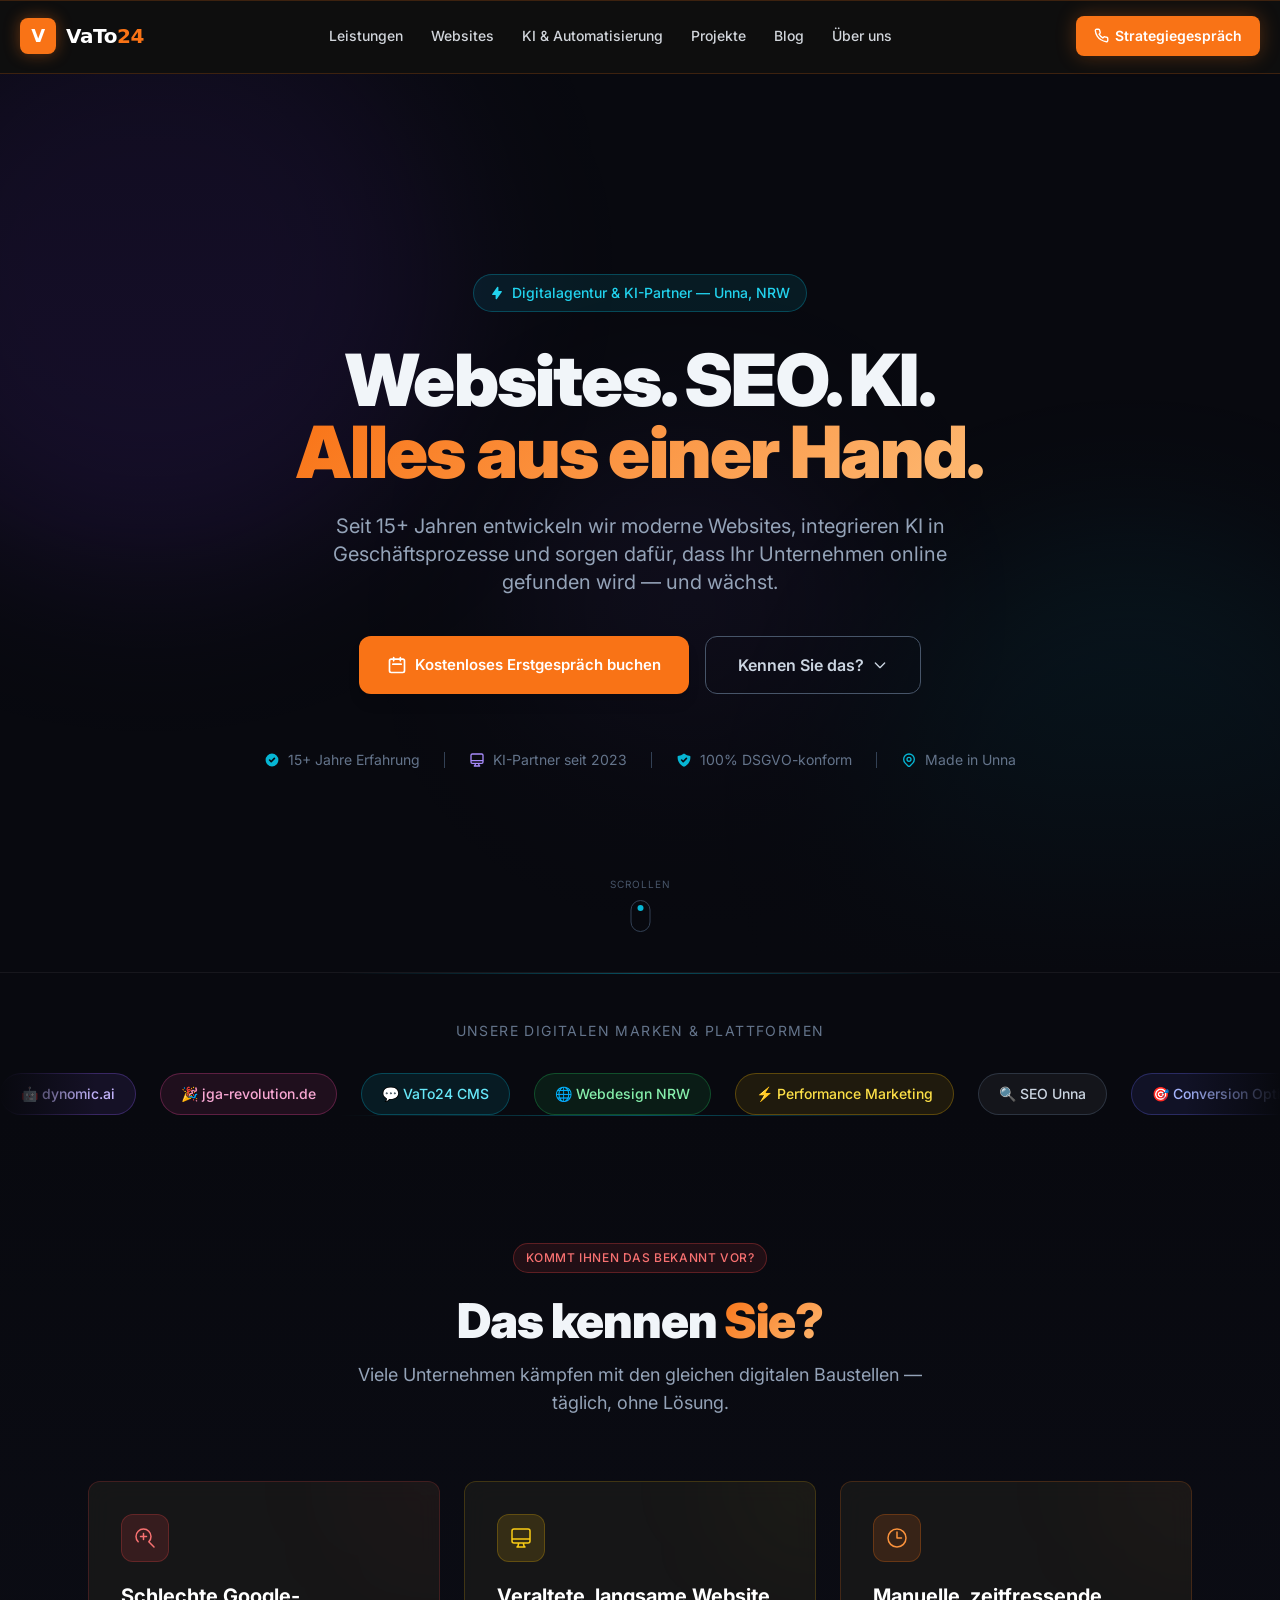
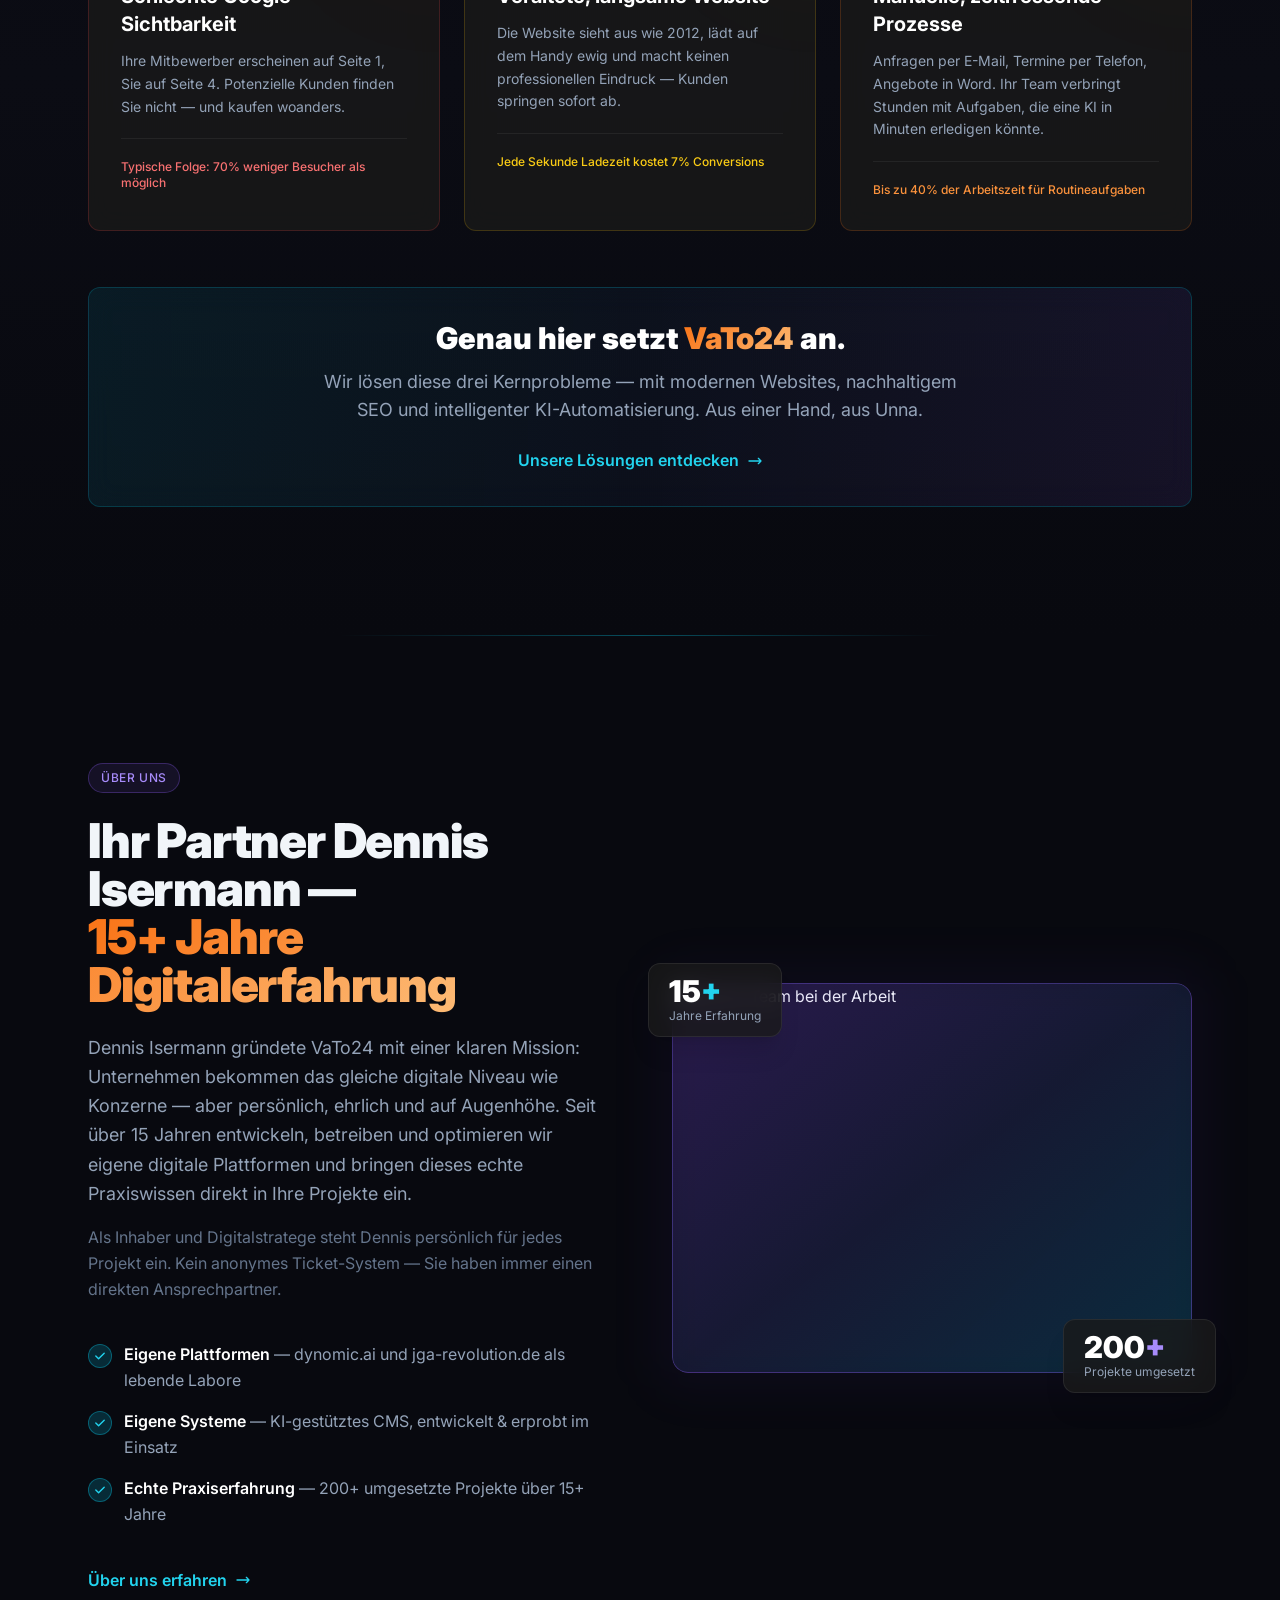
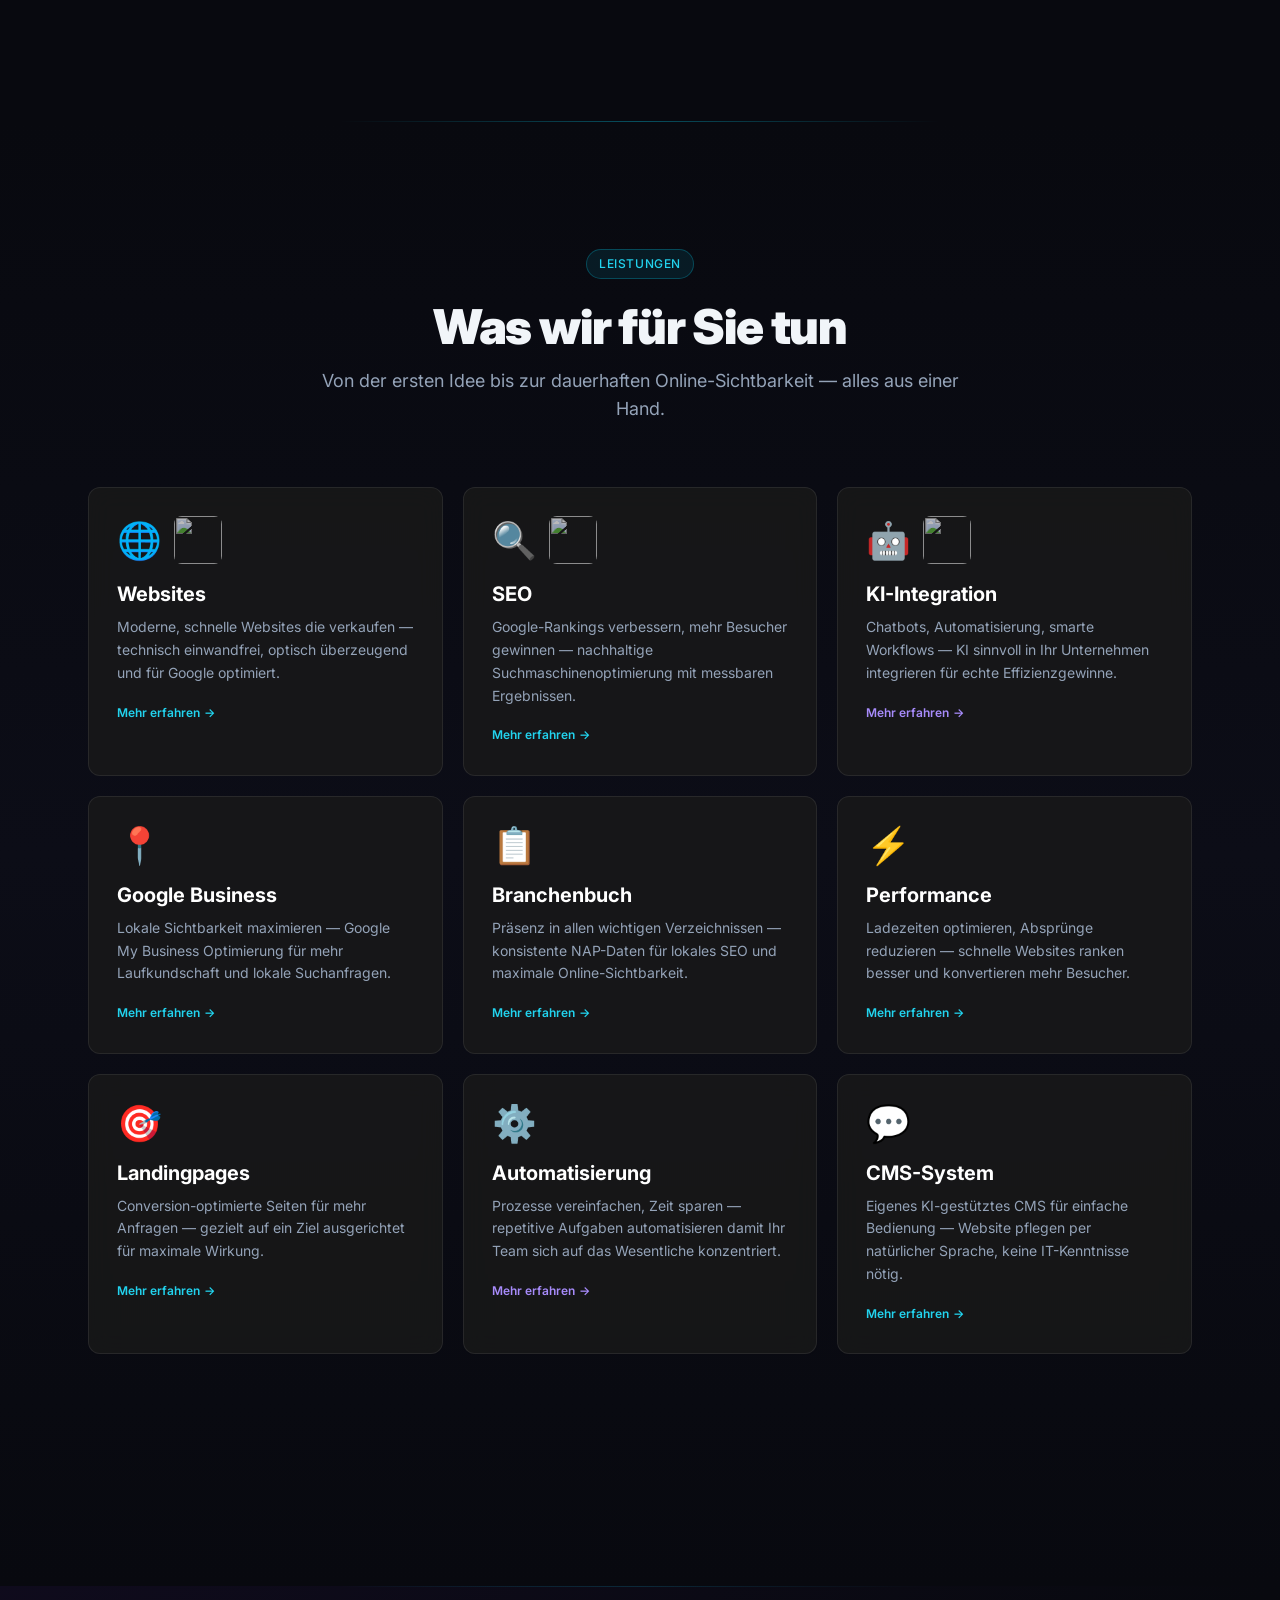
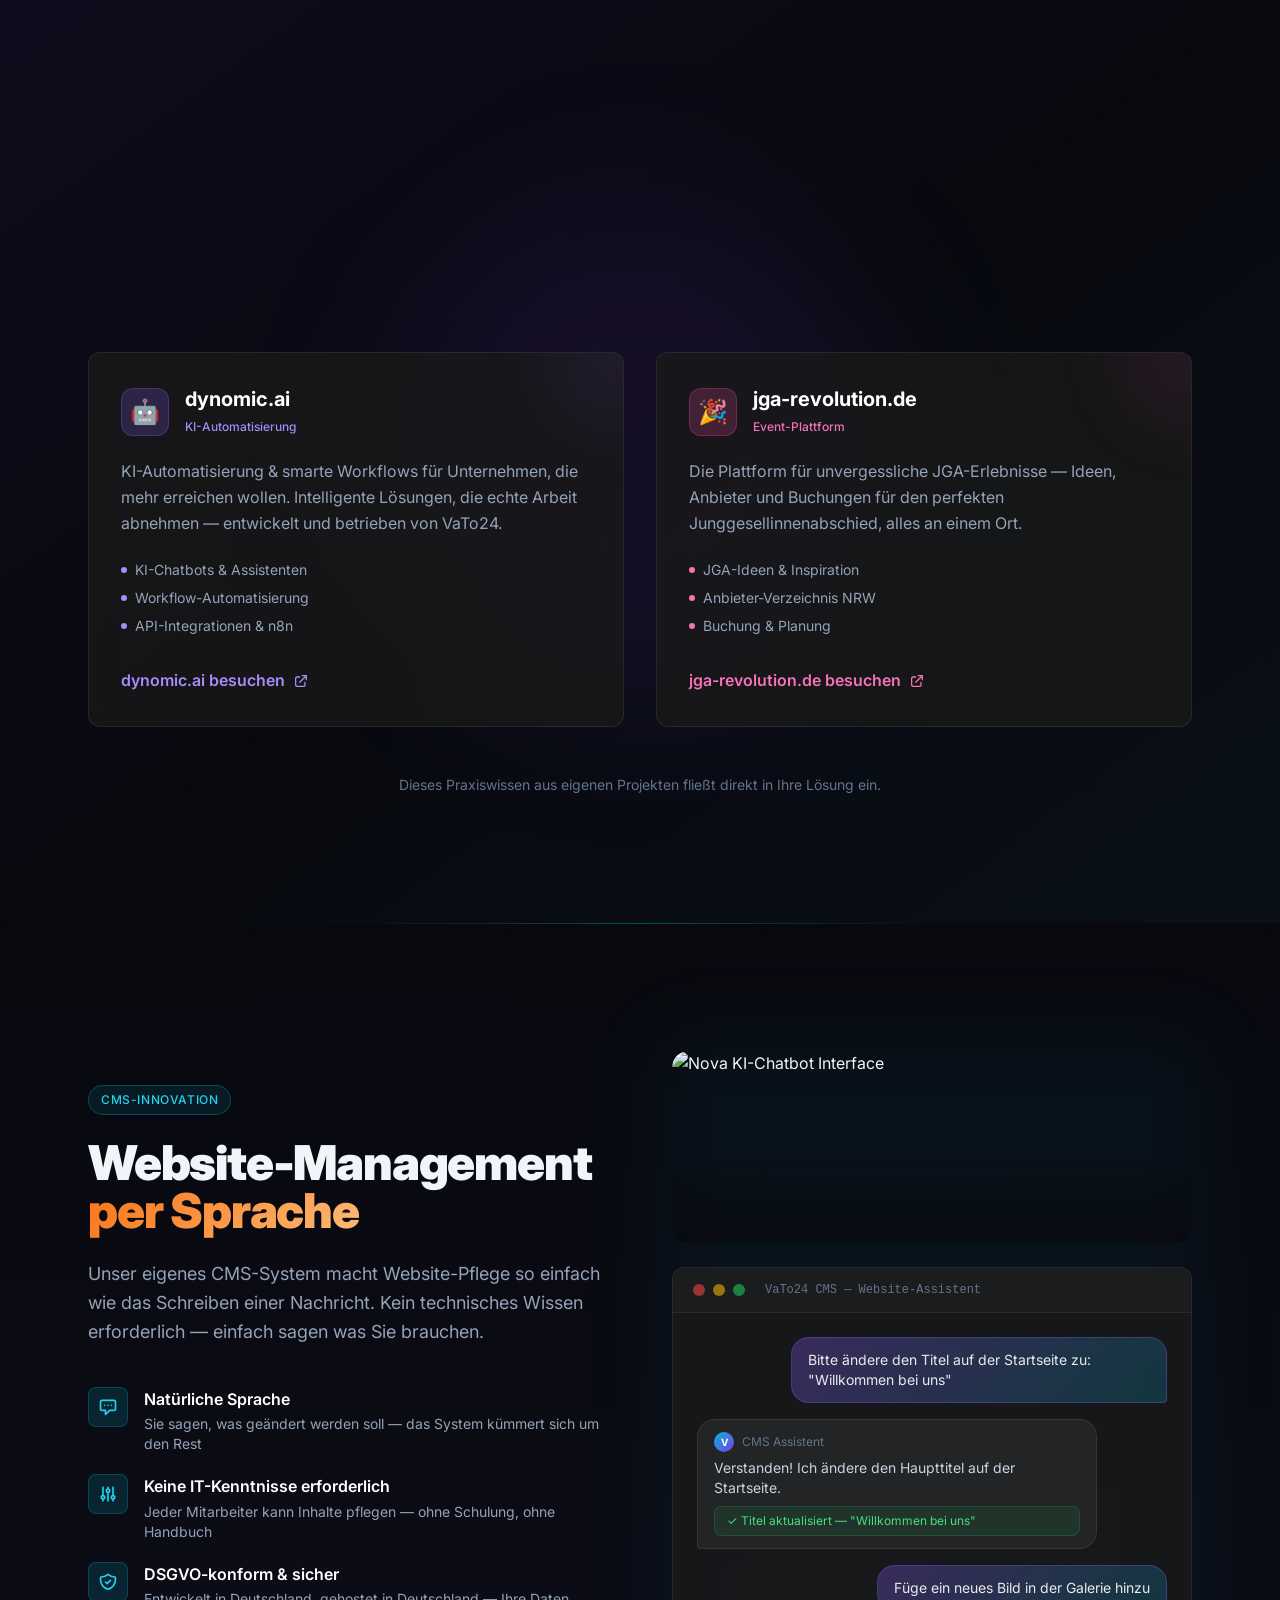
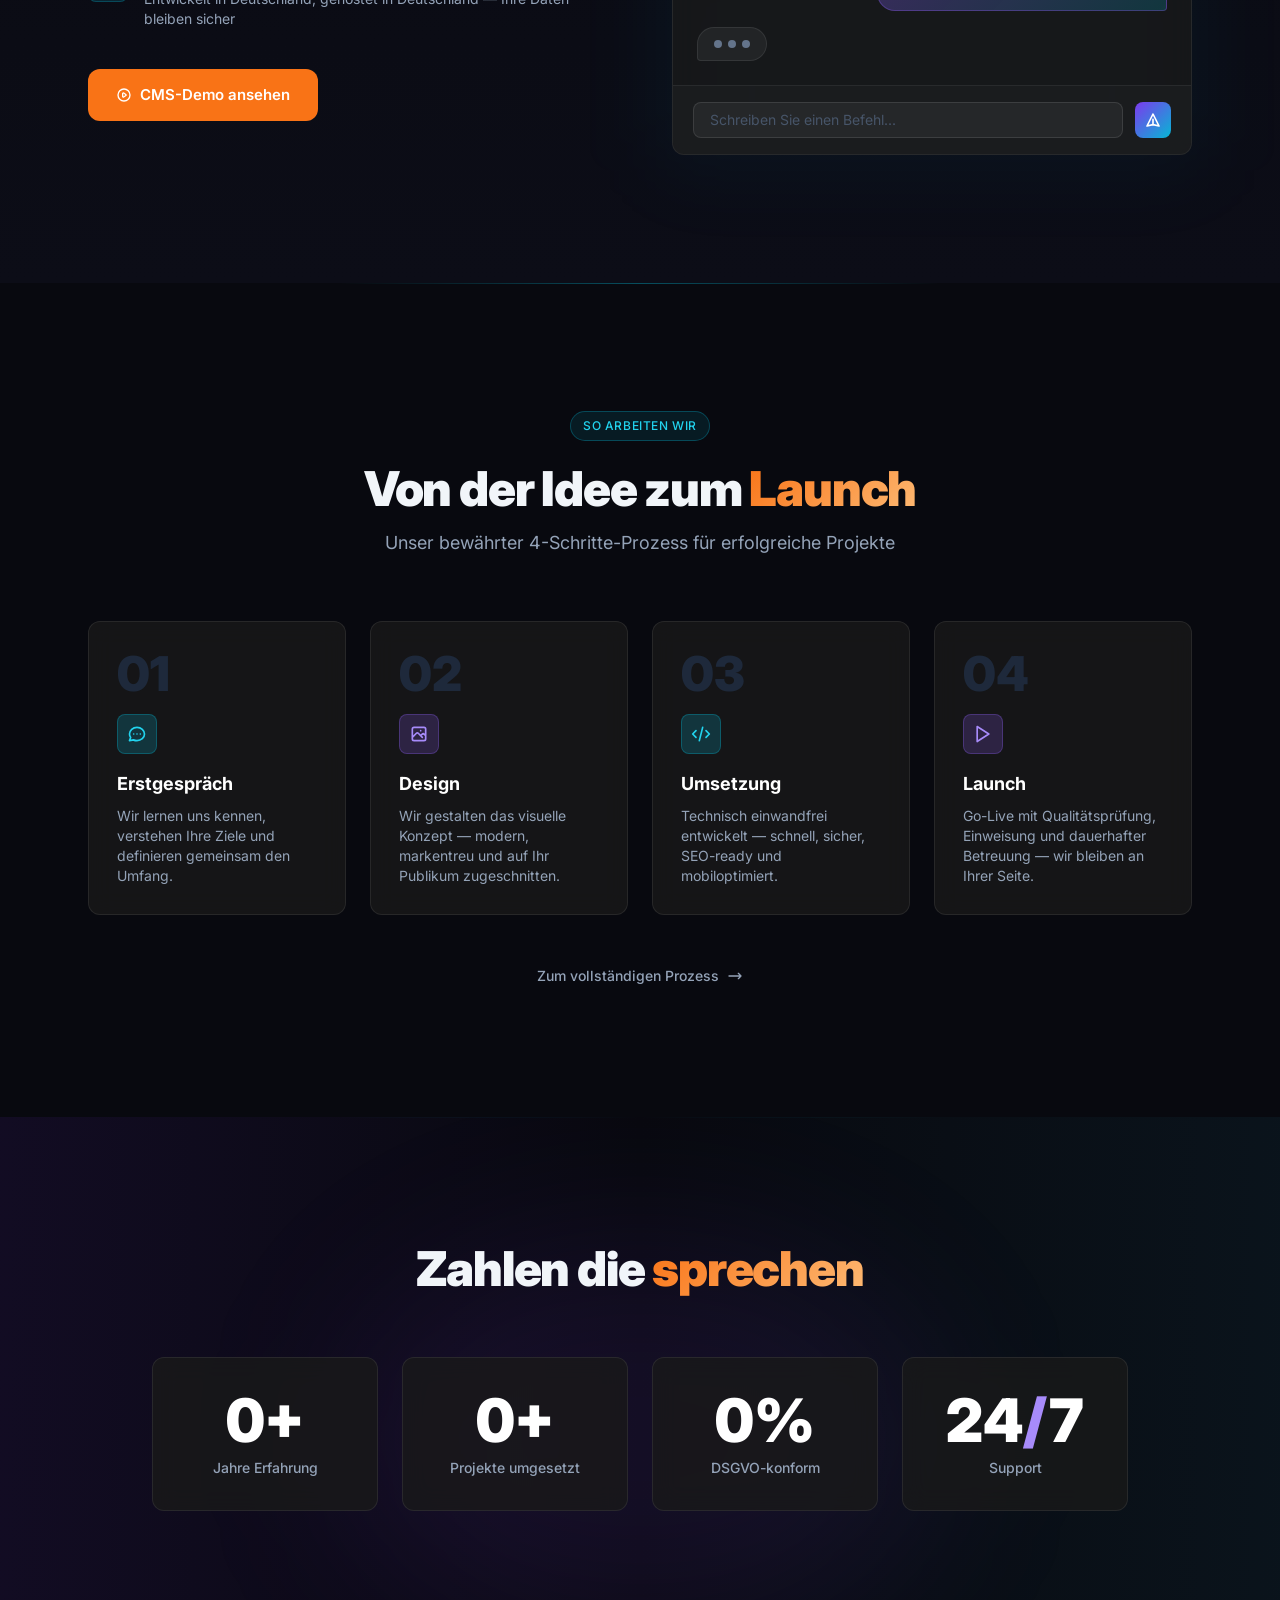
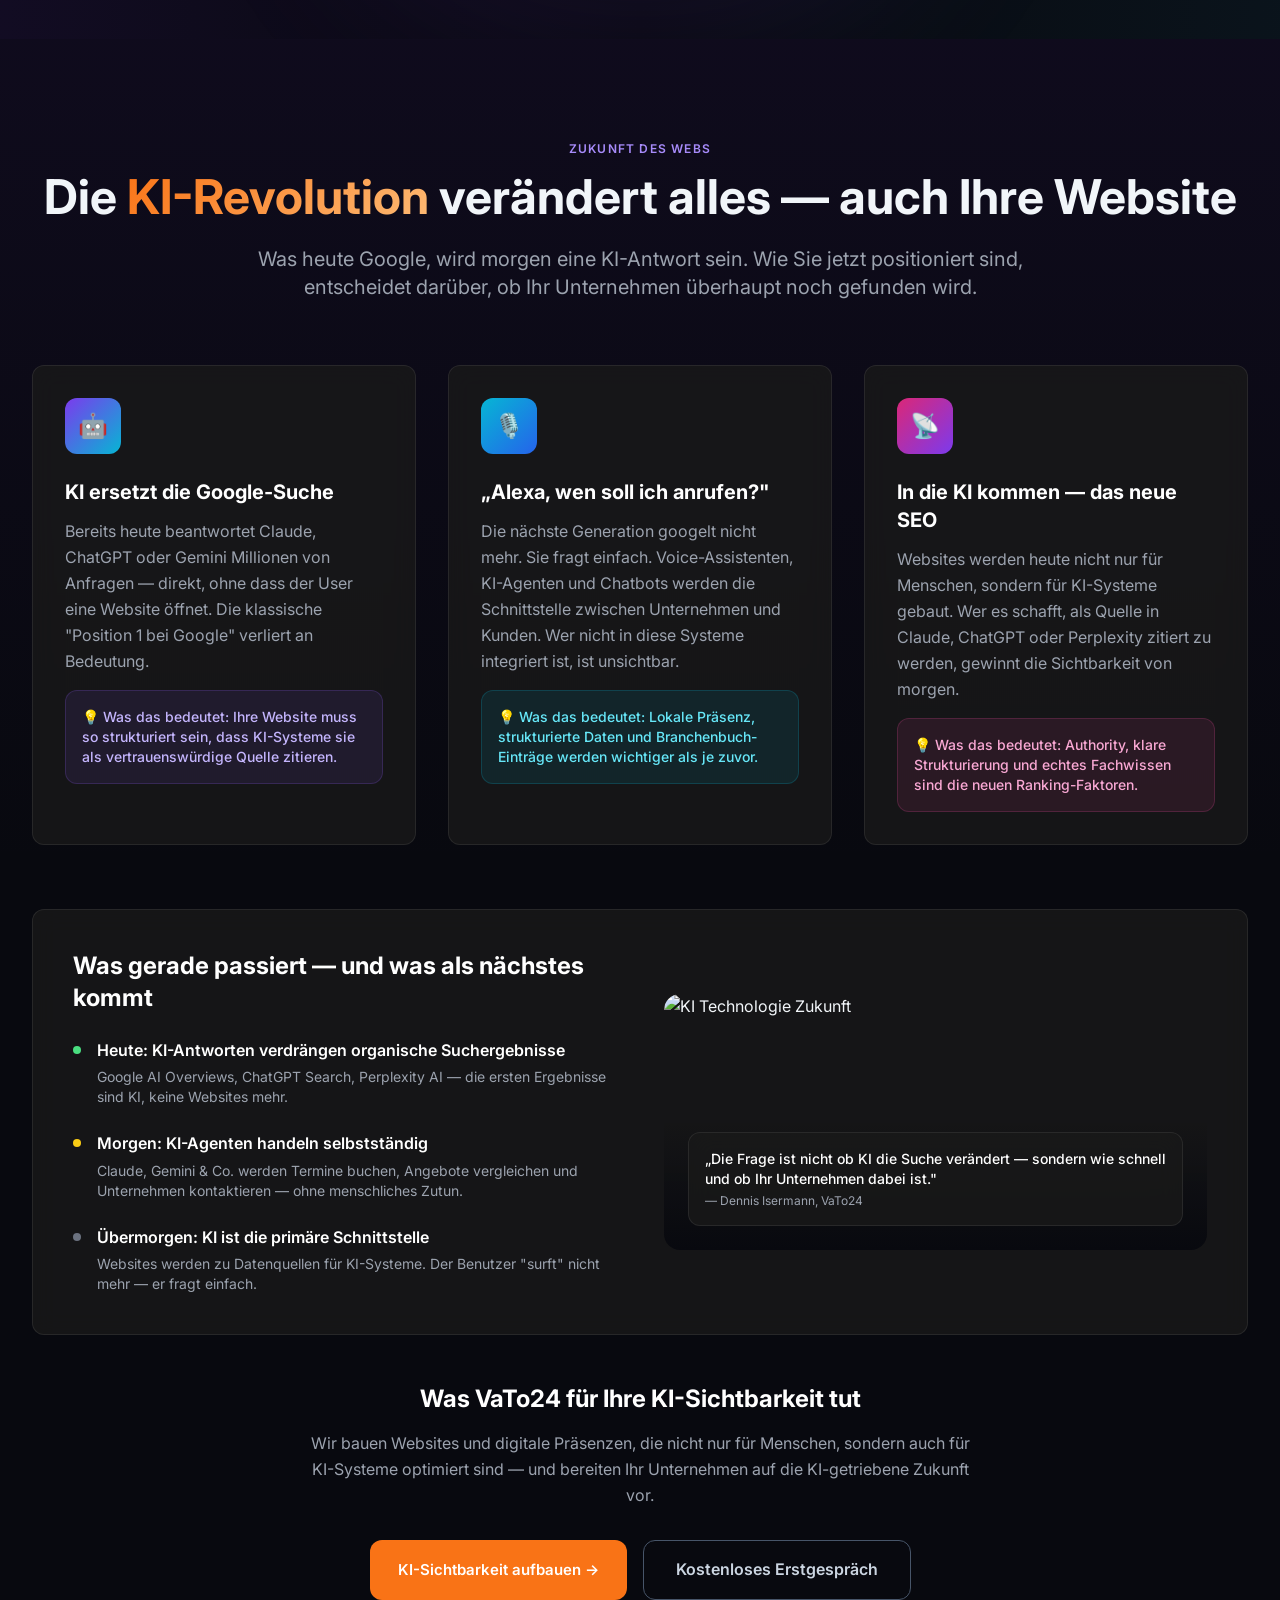
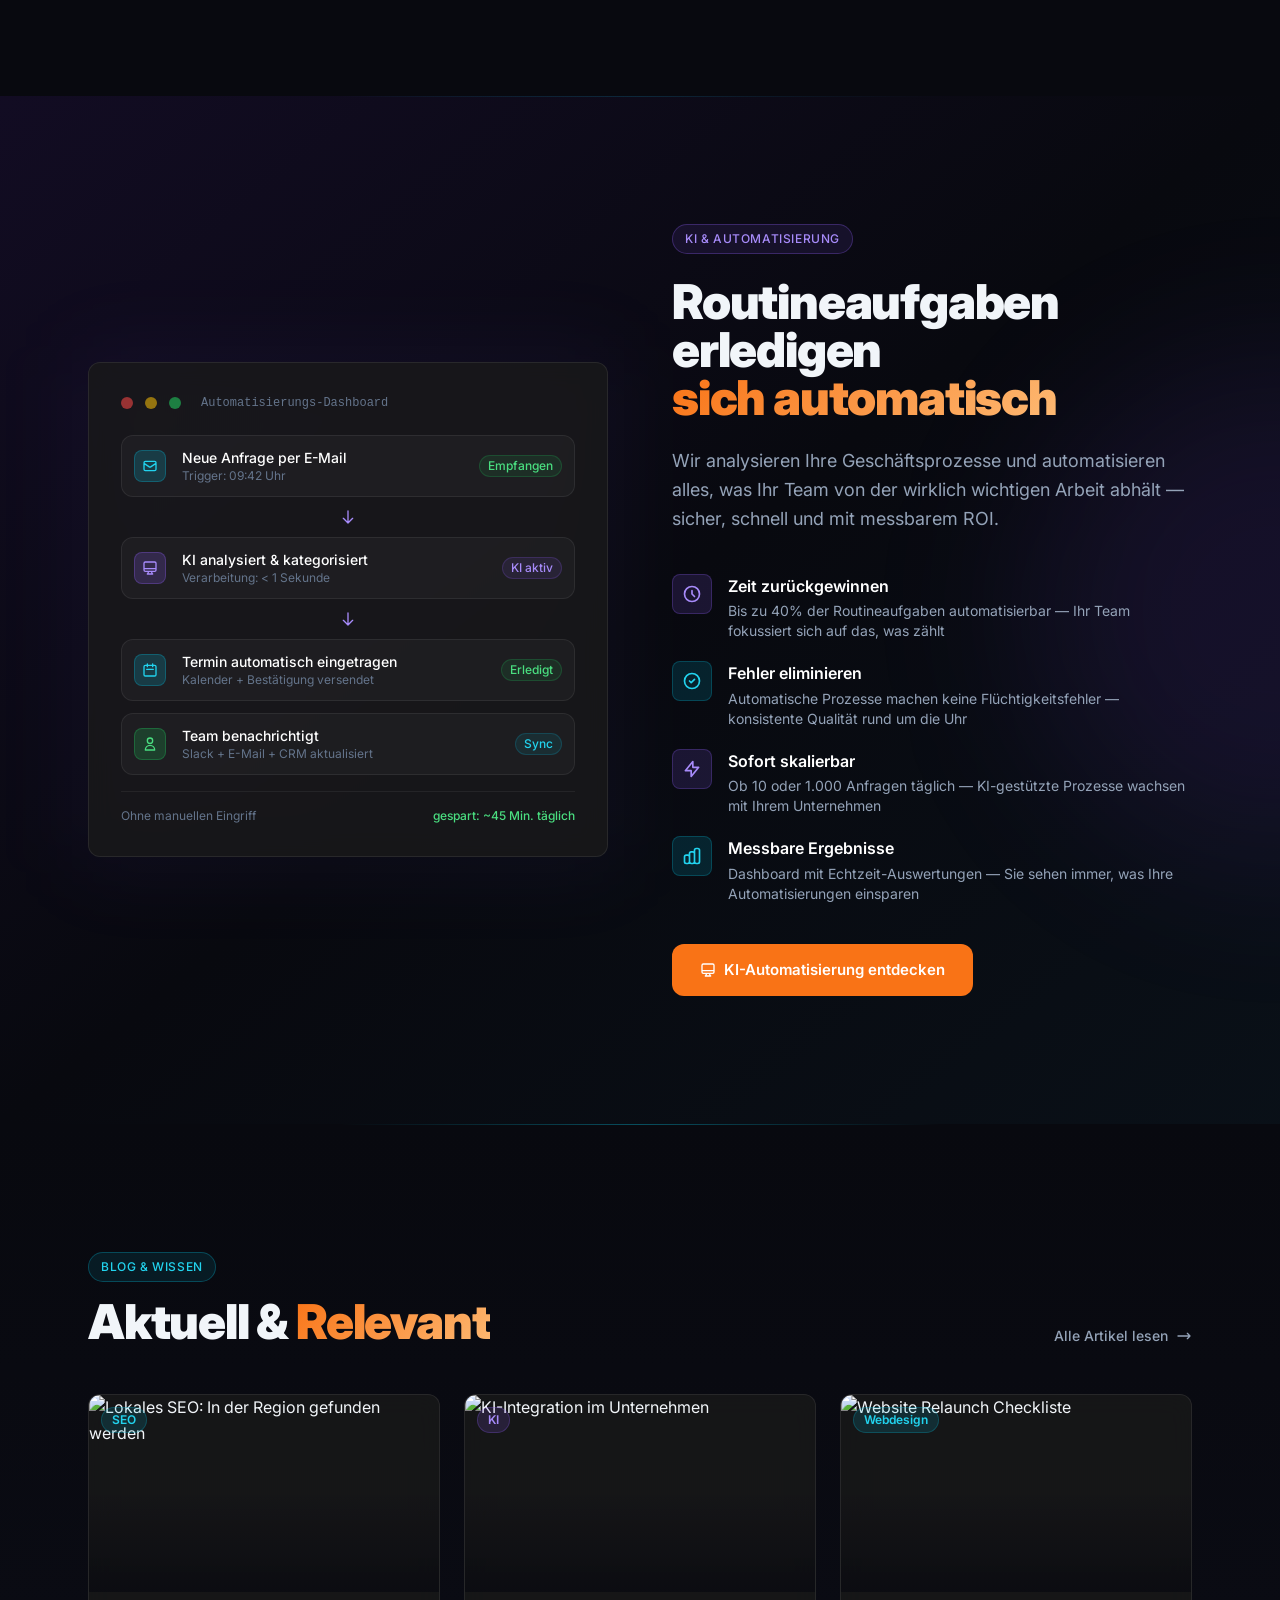
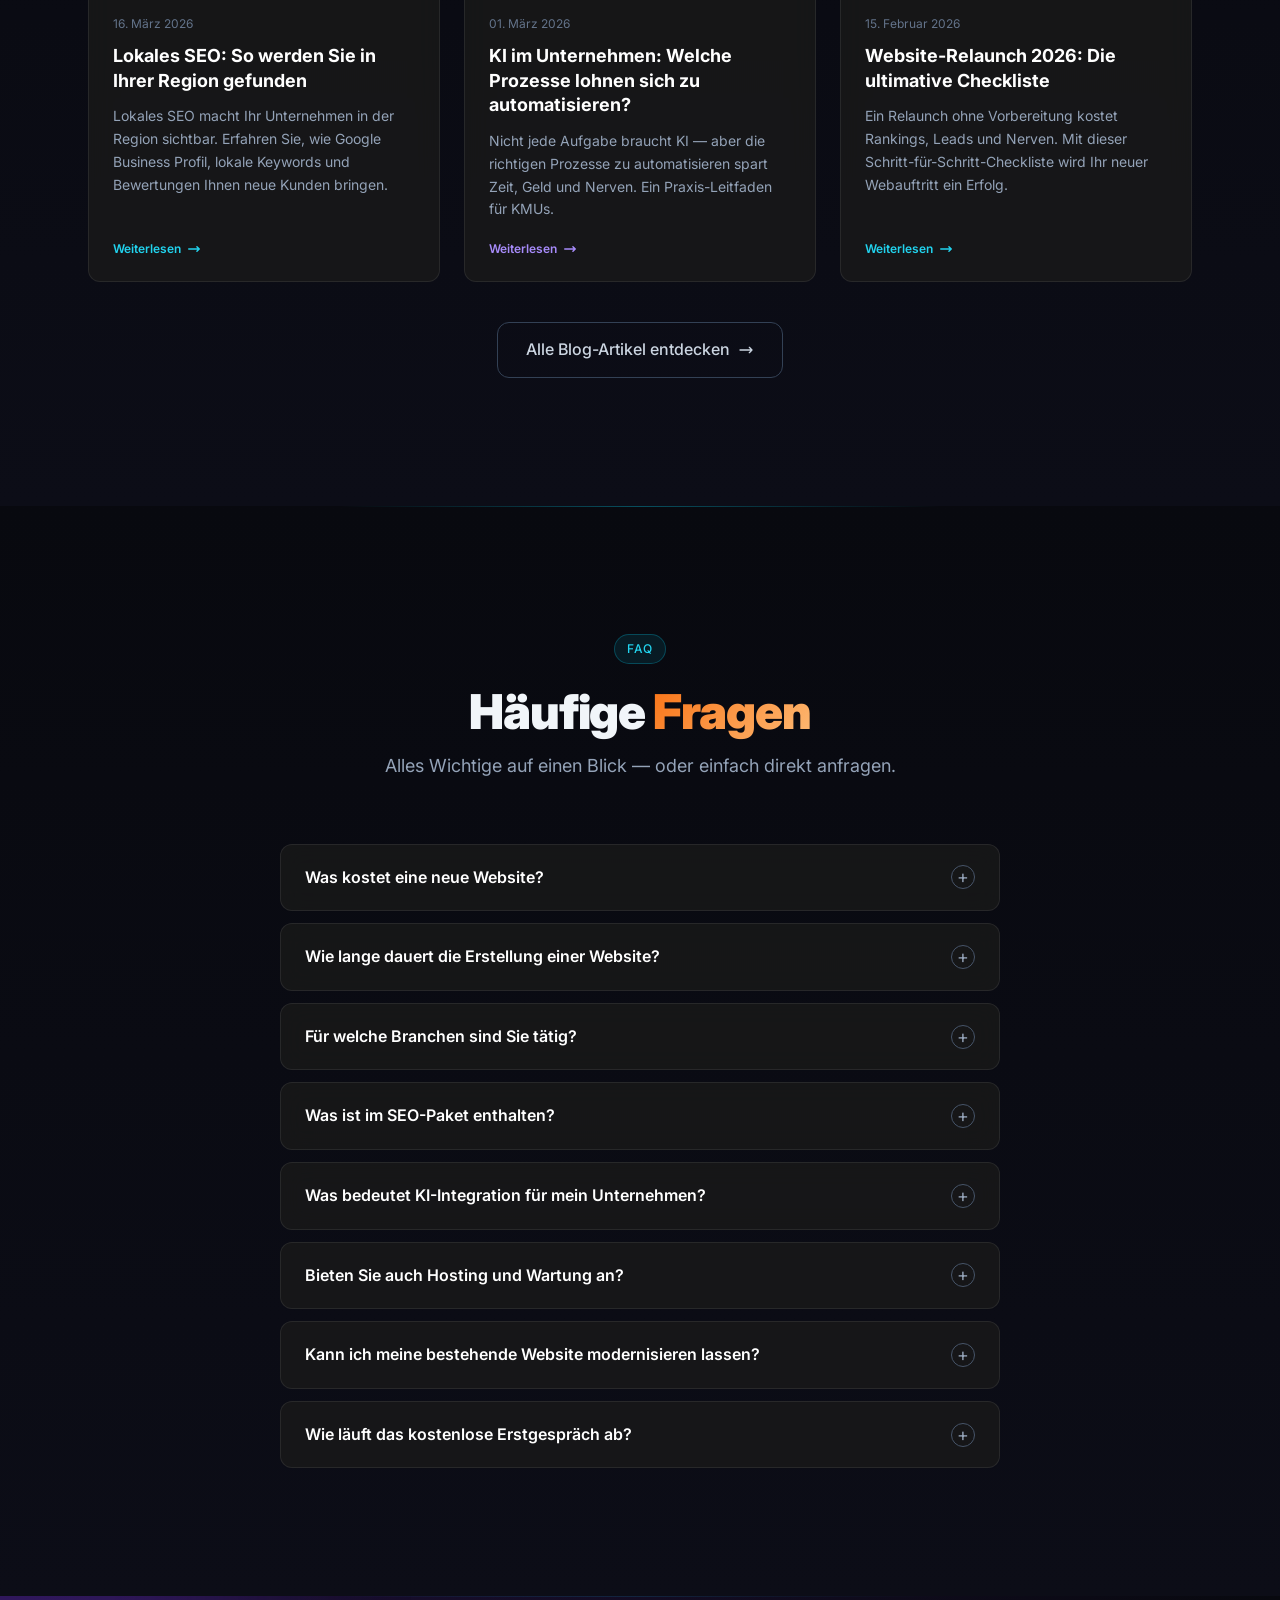
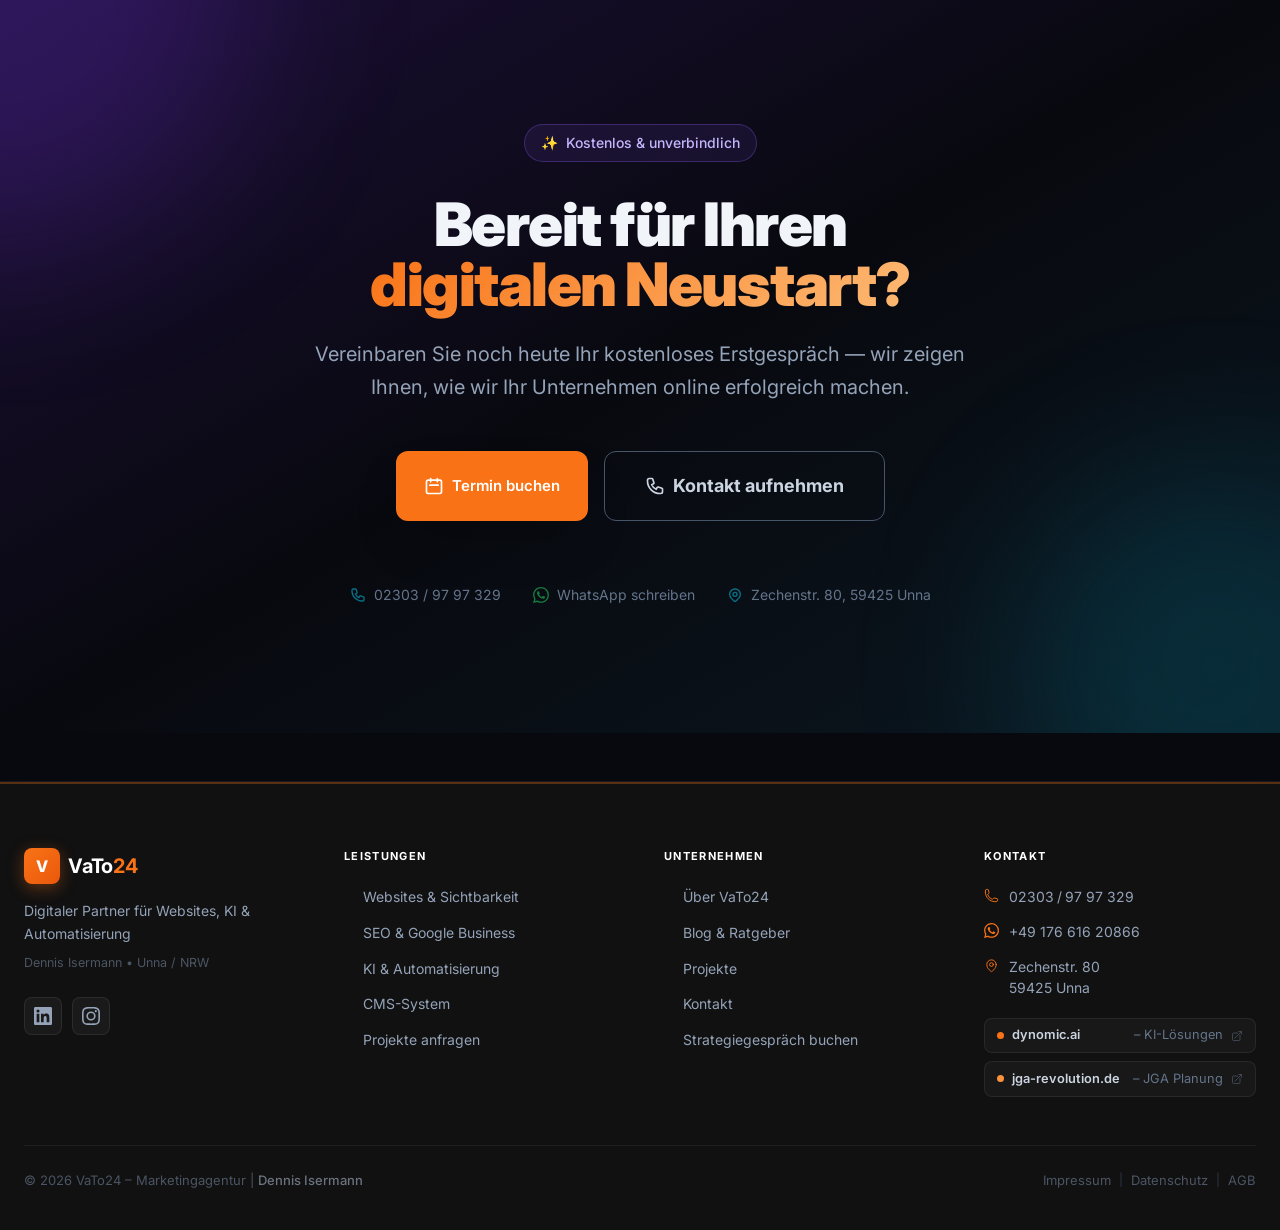
==== commit 6f1267b1: "feat: VaTo24 v4.1 - Orange brand redesign, problem-first, Dennis visible" ====
--- a/index.html
+++ b/index.html
@@ -390,11 +390,11 @@
     ======================================== */
     #site-header { min-height: 0; }
   </style>
-  <script type="module" crossorigin src="/assets/index-CjrphXr7.js"></script>
-  <link rel="modulepreload" crossorigin href="/assets/footer-CMtxiFSK.js">
+  <script type="module" crossorigin src="/assets/index-3OF3RUk-.js"></script>
+  <link rel="modulepreload" crossorigin href="/assets/footer-Wg88V6Rh.js">
   <link rel="modulepreload" crossorigin href="/assets/animations-CetyjiHi.js">
   <link rel="modulepreload" crossorigin href="/assets/nova-CruyNWnI.js">
-  <link rel="stylesheet" crossorigin href="/assets/footer-D4vcg-Tg.css">
+  <link rel="stylesheet" crossorigin href="/assets/footer-CixWTKUp.css">
 </head>
 
 <body class="bg-[#08090f] text-slate-100 font-inter antialiased">
--- a/assets/footer-CixWTKUp.css
+++ b/assets/footer-CixWTKUp.css
@@ -0,0 +1 @@
+*,:before,:after{--tw-border-spacing-x: 0;--tw-border-spacing-y: 0;--tw-translate-x: 0;--tw-translate-y: 0;--tw-rotate: 0;--tw-skew-x: 0;--tw-skew-y: 0;--tw-scale-x: 1;--tw-scale-y: 1;--tw-pan-x: ;--tw-pan-y: ;--tw-pinch-zoom: ;--tw-scroll-snap-strictness: proximity;--tw-gradient-from-position: ;--tw-gradient-via-position: ;--tw-gradient-to-position: ;--tw-ordinal: ;--tw-slashed-zero: ;--tw-numeric-figure: ;--tw-numeric-spacing: ;--tw-numeric-fraction: ;--tw-ring-inset: ;--tw-ring-offset-width: 0px;--tw-ring-offset-color: #fff;--tw-ring-color: rgb(59 130 246 / .5);--tw-ring-offset-shadow: 0 0 #0000;--tw-ring-shadow: 0 0 #0000;--tw-shadow: 0 0 #0000;--tw-shadow-colored: 0 0 #0000;--tw-blur: ;--tw-brightness: ;--tw-contrast: ;--tw-grayscale: ;--tw-hue-rotate: ;--tw-invert: ;--tw-saturate: ;--tw-sepia: ;--tw-drop-shadow: ;--tw-backdrop-blur: ;--tw-backdrop-brightness: ;--tw-backdrop-contrast: ;--tw-backdrop-grayscale: ;--tw-backdrop-hue-rotate: ;--tw-backdrop-invert: ;--tw-backdrop-opacity: ;--tw-backdrop-saturate: ;--tw-backdrop-sepia: ;--tw-contain-size: ;--tw-contain-layout: ;--tw-contain-paint: ;--tw-contain-style: }::backdrop{--tw-border-spacing-x: 0;--tw-border-spacing-y: 0;--tw-translate-x: 0;--tw-translate-y: 0;--tw-rotate: 0;--tw-skew-x: 0;--tw-skew-y: 0;--tw-scale-x: 1;--tw-scale-y: 1;--tw-pan-x: ;--tw-pan-y: ;--tw-pinch-zoom: ;--tw-scroll-snap-strictness: proximity;--tw-gradient-from-position: ;--tw-gradient-via-position: ;--tw-gradient-to-position: ;--tw-ordinal: ;--tw-slashed-zero: ;--tw-numeric-figure: ;--tw-numeric-spacing: ;--tw-numeric-fraction: ;--tw-ring-inset: ;--tw-ring-offset-width: 0px;--tw-ring-offset-color: #fff;--tw-ring-color: rgb(59 130 246 / .5);--tw-ring-offset-shadow: 0 0 #0000;--tw-ring-shadow: 0 0 #0000;--tw-shadow: 0 0 #0000;--tw-shadow-colored: 0 0 #0000;--tw-blur: ;--tw-brightness: ;--tw-contrast: ;--tw-grayscale: ;--tw-hue-rotate: ;--tw-invert: ;--tw-saturate: ;--tw-sepia: ;--tw-drop-shadow: ;--tw-backdrop-blur: ;--tw-backdrop-brightness: ;--tw-backdrop-contrast: ;--tw-backdrop-grayscale: ;--tw-backdrop-hue-rotate: ;--tw-backdrop-invert: ;--tw-backdrop-opacity: ;--tw-backdrop-saturate: ;--tw-backdrop-sepia: ;--tw-contain-size: ;--tw-contain-layout: ;--tw-contain-paint: ;--tw-contain-style: }*,:before,:after{box-sizing:border-box;border-width:0;border-style:solid;border-color:#e5e7eb}:before,:after{--tw-content: ""}html,:host{line-height:1.5;-webkit-text-size-adjust:100%;-moz-tab-size:4;-o-tab-size:4;tab-size:4;font-family:ui-sans-serif,system-ui,sans-serif,"Apple Color Emoji","Segoe UI Emoji",Segoe UI Symbol,"Noto Color Emoji";font-feature-settings:normal;font-variation-settings:normal;-webkit-tap-highlight-color:transparent}body{margin:0;line-height:inherit}hr{height:0;color:inherit;border-top-width:1px}abbr:where([title]){-webkit-text-decoration:underline dotted;text-decoration:underline dotted}h1,h2,h3,h4,h5,h6{font-size:inherit;font-weight:inherit}a{color:inherit;text-decoration:inherit}b,strong{font-weight:bolder}code,kbd,samp,pre{font-family:ui-monospace,SFMono-Regular,Menlo,Monaco,Consolas,Liberation Mono,Courier New,monospace;font-feature-settings:normal;font-variation-settings:normal;font-size:1em}small{font-size:80%}sub,sup{font-size:75%;line-height:0;position:relative;vertical-align:baseline}sub{bottom:-.25em}sup{top:-.5em}table{text-indent:0;border-color:inherit;border-collapse:collapse}button,input,optgroup,select,textarea{font-family:inherit;font-feature-settings:inherit;font-variation-settings:inherit;font-size:100%;font-weight:inherit;line-height:inherit;letter-spacing:inherit;color:inherit;margin:0;padding:0}button,select{text-transform:none}button,input:where([type=button]),input:where([type=reset]),input:where([type=submit]){-webkit-appearance:button;background-color:transparent;background-image:none}:-moz-focusring{outline:auto}:-moz-ui-invalid{box-shadow:none}progress{vertical-align:baseline}::-webkit-inner-spin-button,::-webkit-outer-spin-button{height:auto}[type=search]{-webkit-appearance:textfield;outline-offset:-2px}::-webkit-search-decoration{-webkit-appearance:none}::-webkit-file-upload-button{-webkit-appearance:button;font:inherit}summary{display:list-item}blockquote,dl,dd,h1,h2,h3,h4,h5,h6,hr,figure,p,pre{margin:0}fieldset{margin:0;padding:0}legend{padding:0}ol,ul,menu{list-style:none;margin:0;padding:0}dialog{padding:0}textarea{resize:vertical}input::-moz-placeholder,textarea::-moz-placeholder{opacity:1;color:#9ca3af}input::placeholder,textarea::placeholder{opacity:1;color:#9ca3af}button,[role=button]{cursor:pointer}:disabled{cursor:default}img,svg,video,canvas,audio,iframe,embed,object{display:block;vertical-align:middle}img,video{max-width:100%;height:auto}[hidden]:where(:not([hidden=until-found])){display:none}.\!container{width:100%!important}.container{width:100%}@media (min-width: 640px){.\!container{max-width:640px!important}.container{max-width:640px}}@media (min-width: 768px){.\!container{max-width:768px!important}.container{max-width:768px}}@media (min-width: 1024px){.\!container{max-width:1024px!important}.container{max-width:1024px}}@media (min-width: 1280px){.\!container{max-width:1280px!important}.container{max-width:1280px}}@media (min-width: 1536px){.\!container{max-width:1536px!important}.container{max-width:1536px}}.prose{color:var(--tw-prose-body);max-width:65ch}.prose :where(p):not(:where([class~=not-prose],[class~=not-prose] *)){margin-top:1.25em;margin-bottom:1.25em}.prose :where([class~=lead]):not(:where([class~=not-prose],[class~=not-prose] *)){color:var(--tw-prose-lead);font-size:1.25em;line-height:1.6;margin-top:1.2em;margin-bottom:1.2em}.prose :where(a):not(:where([class~=not-prose],[class~=not-prose] *)){color:var(--tw-prose-links);text-decoration:underline;font-weight:500}.prose :where(strong):not(:where([class~=not-prose],[class~=not-prose] *)){color:var(--tw-prose-bold);font-weight:600}.prose :where(a strong):not(:where([class~=not-prose],[class~=not-prose] *)){color:inherit}.prose :where(blockquote strong):not(:where([class~=not-prose],[class~=not-prose] *)){color:inherit}.prose :where(thead th strong):not(:where([class~=not-prose],[class~=not-prose] *)){color:inherit}.prose :where(ol):not(:where([class~=not-prose],[class~=not-prose] *)){list-style-type:decimal;margin-top:1.25em;margin-bottom:1.25em;padding-inline-start:1.625em}.prose :where(ol[type=A]):not(:where([class~=not-prose],[class~=not-prose] *)){list-style-type:upper-alpha}.prose :where(ol[type=a]):not(:where([class~=not-prose],[class~=not-prose] *)){list-style-type:lower-alpha}.prose :where(ol[type=A s]):not(:where([class~=not-prose],[class~=not-prose] *)){list-style-type:upper-alpha}.prose :where(ol[type=a s]):not(:where([class~=not-prose],[class~=not-prose] *)){list-style-type:lower-alpha}.prose :where(ol[type=I]):not(:where([class~=not-prose],[class~=not-prose] *)){list-style-type:upper-roman}.prose :where(ol[type=i]):not(:where([class~=not-prose],[class~=not-prose] *)){list-style-type:lower-roman}.prose :where(ol[type=I s]):not(:where([class~=not-prose],[class~=not-prose] *)){list-style-type:upper-roman}.prose :where(ol[type=i s]):not(:where([class~=not-prose],[class~=not-prose] *)){list-style-type:lower-roman}.prose :where(ol[type="1"]):not(:where([class~=not-prose],[class~=not-prose] *)){list-style-type:decimal}.prose :where(ul):not(:where([class~=not-prose],[class~=not-prose] *)){list-style-type:disc;margin-top:1.25em;margin-bottom:1.25em;padding-inline-start:1.625em}.prose :where(ol>li):not(:where([class~=not-prose],[class~=not-prose] *))::marker{font-weight:400;color:var(--tw-prose-counters)}.prose :where(ul>li):not(:where([class~=not-prose],[class~=not-prose] *))::marker{color:var(--tw-prose-bullets)}.prose :where(dt):not(:where([class~=not-prose],[class~=not-prose] *)){color:var(--tw-prose-headings);font-weight:600;margin-top:1.25em}.prose :where(hr):not(:where([class~=not-prose],[class~=not-prose] *)){border-color:var(--tw-prose-hr);border-top-width:1px;margin-top:3em;margin-bottom:3em}.prose :where(blockquote):not(:where([class~=not-prose],[class~=not-prose] *)){font-weight:500;font-style:italic;color:var(--tw-prose-quotes);border-inline-start-width:.25rem;border-inline-start-color:var(--tw-prose-quote-borders);quotes:"“""”""‘""’";margin-top:1.6em;margin-bottom:1.6em;padding-inline-start:1em}.prose :where(blockquote p:first-of-type):not(:where([class~=not-prose],[class~=not-prose] *)):before{content:open-quote}.prose :where(blockquote p:last-of-type):not(:where([class~=not-prose],[class~=not-prose] *)):after{content:close-quote}.prose :where(h1):not(:where([class~=not-prose],[class~=not-prose] *)){color:var(--tw-prose-headings);font-weight:800;font-size:2.25em;margin-top:0;margin-bottom:.8888889em;line-height:1.1111111}.prose :where(h1 strong):not(:where([class~=not-prose],[class~=not-prose] *)){font-weight:900;color:inherit}.prose :where(h2):not(:where([class~=not-prose],[class~=not-prose] *)){color:var(--tw-prose-headings);font-weight:700;font-size:1.5em;margin-top:2em;margin-bottom:1em;line-height:1.3333333}.prose :where(h2 strong):not(:where([class~=not-prose],[class~=not-prose] *)){font-weight:800;color:inherit}.prose :where(h3):not(:where([class~=not-prose],[class~=not-prose] *)){color:var(--tw-prose-headings);font-weight:600;font-size:1.25em;margin-top:1.6em;margin-bottom:.6em;line-height:1.6}.prose :where(h3 strong):not(:where([class~=not-prose],[class~=not-prose] *)){font-weight:700;color:inherit}.prose :where(h4):not(:where([class~=not-prose],[class~=not-prose] *)){color:var(--tw-prose-headings);font-weight:600;margin-top:1.5em;margin-bottom:.5em;line-height:1.5}.prose :where(h4 strong):not(:where([class~=not-prose],[class~=not-prose] *)){font-weight:700;color:inherit}.prose :where(img):not(:where([class~=not-prose],[class~=not-prose] *)){margin-top:2em;margin-bottom:2em}.prose :where(picture):not(:where([class~=not-prose],[class~=not-prose] *)){display:block;margin-top:2em;margin-bottom:2em}.prose :where(video):not(:where([class~=not-prose],[class~=not-prose] *)){margin-top:2em;margin-bottom:2em}.prose :where(kbd):not(:where([class~=not-prose],[class~=not-prose] *)){font-weight:500;font-family:inherit;color:var(--tw-prose-kbd);box-shadow:0 0 0 1px var(--tw-prose-kbd-shadows),0 3px 0 var(--tw-prose-kbd-shadows);font-size:.875em;border-radius:.3125rem;padding-top:.1875em;padding-inline-end:.375em;padding-bottom:.1875em;padding-inline-start:.375em}.prose :where(code):not(:where([class~=not-prose],[class~=not-prose] *)){color:var(--tw-prose-code);font-weight:600;font-size:.875em}.prose :where(code):not(:where([class~=not-prose],[class~=not-prose] *)):before{content:"`"}.prose :where(code):not(:where([class~=not-prose],[class~=not-prose] *)):after{content:"`"}.prose :where(a code):not(:where([class~=not-prose],[class~=not-prose] *)){color:inherit}.prose :where(h1 code):not(:where([class~=not-prose],[class~=not-prose] *)){color:inherit}.prose :where(h2 code):not(:where([class~=not-prose],[class~=not-prose] *)){color:inherit;font-size:.875em}.prose :where(h3 code):not(:where([class~=not-prose],[class~=not-prose] *)){color:inherit;font-size:.9em}.prose :where(h4 code):not(:where([class~=not-prose],[class~=not-prose] *)){color:inherit}.prose :where(blockquote code):not(:where([class~=not-prose],[class~=not-prose] *)){color:inherit}.prose :where(thead th code):not(:where([class~=not-prose],[class~=not-prose] *)){color:inherit}.prose :where(pre):not(:where([class~=not-prose],[class~=not-prose] *)){color:var(--tw-prose-pre-code);background-color:var(--tw-prose-pre-bg);overflow-x:auto;font-weight:400;font-size:.875em;line-height:1.7142857;margin-top:1.7142857em;margin-bottom:1.7142857em;border-radius:.375rem;padding-top:.8571429em;padding-inline-end:1.1428571em;padding-bottom:.8571429em;padding-inline-start:1.1428571em}.prose :where(pre code):not(:where([class~=not-prose],[class~=not-prose] *)){background-color:transparent;border-width:0;border-radius:0;padding:0;font-weight:inherit;color:inherit;font-size:inherit;font-family:inherit;line-height:inherit}.prose :where(pre code):not(:where([class~=not-prose],[class~=not-prose] *)):before{content:none}.prose :where(pre code):not(:where([class~=not-prose],[class~=not-prose] *)):after{content:none}.prose :where(table):not(:where([class~=not-prose],[class~=not-prose] *)){width:100%;table-layout:auto;margin-top:2em;margin-bottom:2em;font-size:.875em;line-height:1.7142857}.prose :where(thead):not(:where([class~=not-prose],[class~=not-prose] *)){border-bottom-width:1px;border-bottom-color:var(--tw-prose-th-borders)}.prose :where(thead th):not(:where([class~=not-prose],[class~=not-prose] *)){color:var(--tw-prose-headings);font-weight:600;vertical-align:bottom;padding-inline-end:.5714286em;padding-bottom:.5714286em;padding-inline-start:.5714286em}.prose :where(tbody tr):not(:where([class~=not-prose],[class~=not-prose] *)){border-bottom-width:1px;border-bottom-color:var(--tw-prose-td-borders)}.prose :where(tbody tr:last-child):not(:where([class~=not-prose],[class~=not-prose] *)){border-bottom-width:0}.prose :where(tbody td):not(:where([class~=not-prose],[class~=not-prose] *)){vertical-align:baseline}.prose :where(tfoot):not(:where([class~=not-prose],[class~=not-prose] *)){border-top-width:1px;border-top-color:var(--tw-prose-th-borders)}.prose :where(tfoot td):not(:where([class~=not-prose],[class~=not-prose] *)){vertical-align:top}.prose :where(th,td):not(:where([class~=not-prose],[class~=not-prose] *)){text-align:start}.prose :where(figure>*):not(:where([class~=not-prose],[class~=not-prose] *)){margin-top:0;margin-bottom:0}.prose :where(figcaption):not(:where([class~=not-prose],[class~=not-prose] *)){color:var(--tw-prose-captions);font-size:.875em;line-height:1.4285714;margin-top:.8571429em}.prose{--tw-prose-body: #374151;--tw-prose-headings: #111827;--tw-prose-lead: #4b5563;--tw-prose-links: #111827;--tw-prose-bold: #111827;--tw-prose-counters: #6b7280;--tw-prose-bullets: #d1d5db;--tw-prose-hr: #e5e7eb;--tw-prose-quotes: #111827;--tw-prose-quote-borders: #e5e7eb;--tw-prose-captions: #6b7280;--tw-prose-kbd: #111827;--tw-prose-kbd-shadows: rgb(17 24 39 / 10%);--tw-prose-code: #111827;--tw-prose-pre-code: #e5e7eb;--tw-prose-pre-bg: #1f2937;--tw-prose-th-borders: #d1d5db;--tw-prose-td-borders: #e5e7eb;--tw-prose-invert-body: #d1d5db;--tw-prose-invert-headings: #fff;--tw-prose-invert-lead: #9ca3af;--tw-prose-invert-links: #fff;--tw-prose-invert-bold: #fff;--tw-prose-invert-counters: #9ca3af;--tw-prose-invert-bullets: #4b5563;--tw-prose-invert-hr: #374151;--tw-prose-invert-quotes: #f3f4f6;--tw-prose-invert-quote-borders: #374151;--tw-prose-invert-captions: #9ca3af;--tw-prose-invert-kbd: #fff;--tw-prose-invert-kbd-shadows: rgb(255 255 255 / 10%);--tw-prose-invert-code: #fff;--tw-prose-invert-pre-code: #d1d5db;--tw-prose-invert-pre-bg: rgb(0 0 0 / 50%);--tw-prose-invert-th-borders: #4b5563;--tw-prose-invert-td-borders: #374151;font-size:1rem;line-height:1.75}.prose :where(picture>img):not(:where([class~=not-prose],[class~=not-prose] *)){margin-top:0;margin-bottom:0}.prose :where(li):not(:where([class~=not-prose],[class~=not-prose] *)){margin-top:.5em;margin-bottom:.5em}.prose :where(ol>li):not(:where([class~=not-prose],[class~=not-prose] *)){padding-inline-start:.375em}.prose :where(ul>li):not(:where([class~=not-prose],[class~=not-prose] *)){padding-inline-start:.375em}.prose :where(.prose>ul>li p):not(:where([class~=not-prose],[class~=not-prose] *)){margin-top:.75em;margin-bottom:.75em}.prose :where(.prose>ul>li>p:first-child):not(:where([class~=not-prose],[class~=not-prose] *)){margin-top:1.25em}.prose :where(.prose>ul>li>p:last-child):not(:where([class~=not-prose],[class~=not-prose] *)){margin-bottom:1.25em}.prose :where(.prose>ol>li>p:first-child):not(:where([class~=not-prose],[class~=not-prose] *)){margin-top:1.25em}.prose :where(.prose>ol>li>p:last-child):not(:where([class~=not-prose],[class~=not-prose] *)){margin-bottom:1.25em}.prose :where(ul ul,ul ol,ol ul,ol ol):not(:where([class~=not-prose],[class~=not-prose] *)){margin-top:.75em;margin-bottom:.75em}.prose :where(dl):not(:where([class~=not-prose],[class~=not-prose] *)){margin-top:1.25em;margin-bottom:1.25em}.prose :where(dd):not(:where([class~=not-prose],[class~=not-prose] *)){margin-top:.5em;padding-inline-start:1.625em}.prose :where(hr+*):not(:where([class~=not-prose],[class~=not-prose] *)){margin-top:0}.prose :where(h2+*):not(:where([class~=not-prose],[class~=not-prose] *)){margin-top:0}.prose :where(h3+*):not(:where([class~=not-prose],[class~=not-prose] *)){margin-top:0}.prose :where(h4+*):not(:where([class~=not-prose],[class~=not-prose] *)){margin-top:0}.prose :where(thead th:first-child):not(:where([class~=not-prose],[class~=not-prose] *)){padding-inline-start:0}.prose :where(thead th:last-child):not(:where([class~=not-prose],[class~=not-prose] *)){padding-inline-end:0}.prose :where(tbody td,tfoot td):not(:where([class~=not-prose],[class~=not-prose] *)){padding-top:.5714286em;padding-inline-end:.5714286em;padding-bottom:.5714286em;padding-inline-start:.5714286em}.prose :where(tbody td:first-child,tfoot td:first-child):not(:where([class~=not-prose],[class~=not-prose] *)){padding-inline-start:0}.prose :where(tbody td:last-child,tfoot td:last-child):not(:where([class~=not-prose],[class~=not-prose] *)){padding-inline-end:0}.prose :where(figure):not(:where([class~=not-prose],[class~=not-prose] *)){margin-top:2em;margin-bottom:2em}.prose :where(.prose>:first-child):not(:where([class~=not-prose],[class~=not-prose] *)){margin-top:0}.prose :where(.prose>:last-child):not(:where([class~=not-prose],[class~=not-prose] *)){margin-bottom:0}.prose-lg{font-size:1.125rem;line-height:1.7777778}.prose-lg :where(p):not(:where([class~=not-prose],[class~=not-prose] *)){margin-top:1.3333333em;margin-bottom:1.3333333em}.prose-lg :where([class~=lead]):not(:where([class~=not-prose],[class~=not-prose] *)){font-size:1.2222222em;line-height:1.4545455;margin-top:1.0909091em;margin-bottom:1.0909091em}.prose-lg :where(blockquote):not(:where([class~=not-prose],[class~=not-prose] *)){margin-top:1.6666667em;margin-bottom:1.6666667em;padding-inline-start:1em}.prose-lg :where(h1):not(:where([class~=not-prose],[class~=not-prose] *)){font-size:2.6666667em;margin-top:0;margin-bottom:.8333333em;line-height:1}.prose-lg :where(h2):not(:where([class~=not-prose],[class~=not-prose] *)){font-size:1.6666667em;margin-top:1.8666667em;margin-bottom:1.0666667em;line-height:1.3333333}.prose-lg :where(h3):not(:where([class~=not-prose],[class~=not-prose] *)){font-size:1.3333333em;margin-top:1.6666667em;margin-bottom:.6666667em;line-height:1.5}.prose-lg :where(h4):not(:where([class~=not-prose],[class~=not-prose] *)){margin-top:1.7777778em;margin-bottom:.4444444em;line-height:1.5555556}.prose-lg :where(img):not(:where([class~=not-prose],[class~=not-prose] *)){margin-top:1.7777778em;margin-bottom:1.7777778em}.prose-lg :where(picture):not(:where([class~=not-prose],[class~=not-prose] *)){margin-top:1.7777778em;margin-bottom:1.7777778em}.prose-lg :where(picture>img):not(:where([class~=not-prose],[class~=not-prose] *)){margin-top:0;margin-bottom:0}.prose-lg :where(video):not(:where([class~=not-prose],[class~=not-prose] *)){margin-top:1.7777778em;margin-bottom:1.7777778em}.prose-lg :where(kbd):not(:where([class~=not-prose],[class~=not-prose] *)){font-size:.8888889em;border-radius:.3125rem;padding-top:.2222222em;padding-inline-end:.4444444em;padding-bottom:.2222222em;padding-inline-start:.4444444em}.prose-lg :where(code):not(:where([class~=not-prose],[class~=not-prose] *)){font-size:.8888889em}.prose-lg :where(h2 code):not(:where([class~=not-prose],[class~=not-prose] *)){font-size:.8666667em}.prose-lg :where(h3 code):not(:where([class~=not-prose],[class~=not-prose] *)){font-size:.875em}.prose-lg :where(pre):not(:where([class~=not-prose],[class~=not-prose] *)){font-size:.8888889em;line-height:1.75;margin-top:2em;margin-bottom:2em;border-radius:.375rem;padding-top:1em;padding-inline-end:1.5em;padding-bottom:1em;padding-inline-start:1.5em}.prose-lg :where(ol):not(:where([class~=not-prose],[class~=not-prose] *)){margin-top:1.3333333em;margin-bottom:1.3333333em;padding-inline-start:1.5555556em}.prose-lg :where(ul):not(:where([class~=not-prose],[class~=not-prose] *)){margin-top:1.3333333em;margin-bottom:1.3333333em;padding-inline-start:1.5555556em}.prose-lg :where(li):not(:where([class~=not-prose],[class~=not-prose] *)){margin-top:.6666667em;margin-bottom:.6666667em}.prose-lg :where(ol>li):not(:where([class~=not-prose],[class~=not-prose] *)){padding-inline-start:.4444444em}.prose-lg :where(ul>li):not(:where([class~=not-prose],[class~=not-prose] *)){padding-inline-start:.4444444em}.prose-lg :where(.prose-lg>ul>li p):not(:where([class~=not-prose],[class~=not-prose] *)){margin-top:.8888889em;margin-bottom:.8888889em}.prose-lg :where(.prose-lg>ul>li>p:first-child):not(:where([class~=not-prose],[class~=not-prose] *)){margin-top:1.3333333em}.prose-lg :where(.prose-lg>ul>li>p:last-child):not(:where([class~=not-prose],[class~=not-prose] *)){margin-bottom:1.3333333em}.prose-lg :where(.prose-lg>ol>li>p:first-child):not(:where([class~=not-prose],[class~=not-prose] *)){margin-top:1.3333333em}.prose-lg :where(.prose-lg>ol>li>p:last-child):not(:where([class~=not-prose],[class~=not-prose] *)){margin-bottom:1.3333333em}.prose-lg :where(ul ul,ul ol,ol ul,ol ol):not(:where([class~=not-prose],[class~=not-prose] *)){margin-top:.8888889em;margin-bottom:.8888889em}.prose-lg :where(dl):not(:where([class~=not-prose],[class~=not-prose] *)){margin-top:1.3333333em;margin-bottom:1.3333333em}.prose-lg :where(dt):not(:where([class~=not-prose],[class~=not-prose] *)){margin-top:1.3333333em}.prose-lg :where(dd):not(:where([class~=not-prose],[class~=not-prose] *)){margin-top:.6666667em;padding-inline-start:1.5555556em}.prose-lg :where(hr):not(:where([class~=not-prose],[class~=not-prose] *)){margin-top:3.1111111em;margin-bottom:3.1111111em}.prose-lg :where(hr+*):not(:where([class~=not-prose],[class~=not-prose] *)){margin-top:0}.prose-lg :where(h2+*):not(:where([class~=not-prose],[class~=not-prose] *)){margin-top:0}.prose-lg :where(h3+*):not(:where([class~=not-prose],[class~=not-prose] *)){margin-top:0}.prose-lg :where(h4+*):not(:where([class~=not-prose],[class~=not-prose] *)){margin-top:0}.prose-lg :where(table):not(:where([class~=not-prose],[class~=not-prose] *)){font-size:.8888889em;line-height:1.5}.prose-lg :where(thead th):not(:where([class~=not-prose],[class~=not-prose] *)){padding-inline-end:.75em;padding-bottom:.75em;padding-inline-start:.75em}.prose-lg :where(thead th:first-child):not(:where([class~=not-prose],[class~=not-prose] *)){padding-inline-start:0}.prose-lg :where(thead th:last-child):not(:where([class~=not-prose],[class~=not-prose] *)){padding-inline-end:0}.prose-lg :where(tbody td,tfoot td):not(:where([class~=not-prose],[class~=not-prose] *)){padding-top:.75em;padding-inline-end:.75em;padding-bottom:.75em;padding-inline-start:.75em}.prose-lg :where(tbody td:first-child,tfoot td:first-child):not(:where([class~=not-prose],[class~=not-prose] *)){padding-inline-start:0}.prose-lg :where(tbody td:last-child,tfoot td:last-child):not(:where([class~=not-prose],[class~=not-prose] *)){padding-inline-end:0}.prose-lg :where(figure):not(:where([class~=not-prose],[class~=not-prose] *)){margin-top:1.7777778em;margin-bottom:1.7777778em}.prose-lg :where(figure>*):not(:where([class~=not-prose],[class~=not-prose] *)){margin-top:0;margin-bottom:0}.prose-lg :where(figcaption):not(:where([class~=not-prose],[class~=not-prose] *)){font-size:.8888889em;line-height:1.5;margin-top:1em}.prose-lg :where(.prose-lg>:first-child):not(:where([class~=not-prose],[class~=not-prose] *)){margin-top:0}.prose-lg :where(.prose-lg>:last-child):not(:where([class~=not-prose],[class~=not-prose] *)){margin-bottom:0}.prose-invert{--tw-prose-body: var(--tw-prose-invert-body);--tw-prose-headings: var(--tw-prose-invert-headings);--tw-prose-lead: var(--tw-prose-invert-lead);--tw-prose-links: var(--tw-prose-invert-links);--tw-prose-bold: var(--tw-prose-invert-bold);--tw-prose-counters: var(--tw-prose-invert-counters);--tw-prose-bullets: var(--tw-prose-invert-bullets);--tw-prose-hr: var(--tw-prose-invert-hr);--tw-prose-quotes: var(--tw-prose-invert-quotes);--tw-prose-quote-borders: var(--tw-prose-invert-quote-borders);--tw-prose-captions: var(--tw-prose-invert-captions);--tw-prose-kbd: var(--tw-prose-invert-kbd);--tw-prose-kbd-shadows: var(--tw-prose-invert-kbd-shadows);--tw-prose-code: var(--tw-prose-invert-code);--tw-prose-pre-code: var(--tw-prose-invert-pre-code);--tw-prose-pre-bg: var(--tw-prose-invert-pre-bg);--tw-prose-th-borders: var(--tw-prose-invert-th-borders);--tw-prose-td-borders: var(--tw-prose-invert-td-borders)}.sr-only{position:absolute;width:1px;height:1px;padding:0;margin:-1px;overflow:hidden;clip:rect(0,0,0,0);white-space:nowrap;border-width:0}.pointer-events-none{pointer-events:none}.visible{visibility:visible}.fixed{position:fixed}.absolute{position:absolute}.relative{position:relative}.sticky{position:sticky}.-inset-2{top:-.5rem;right:-.5rem;bottom:-.5rem;left:-.5rem}.-inset-4{top:-1rem;right:-1rem;bottom:-1rem;left:-1rem}.inset-0{top:0;right:0;bottom:0;left:0}.-bottom-5{bottom:-1.25rem}.-left-40{left:-10rem}.-left-5{left:-1.25rem}.-left-6{left:-1.5rem}.-right-32{right:-8rem}.-right-4{right:-1rem}.-right-40{right:-10rem}.-right-48{right:-12rem}.-right-5{right:-1.25rem}.-right-6{right:-1.5rem}.-top-32{top:-8rem}.-top-4{top:-1rem}.-top-40{top:-10rem}.-top-48{top:-12rem}.-top-5{top:-1.25rem}.bottom-0{bottom:0}.bottom-10{bottom:2.5rem}.bottom-6{bottom:1.5rem}.bottom-\[-100px\]{bottom:-100px}.bottom-\[-60px\]{bottom:-60px}.bottom-\[-80px\]{bottom:-80px}.left-0{left:0}.left-1\/2{left:50%}.left-3{left:.75rem}.left-4{left:1rem}.left-6{left:1.5rem}.left-\[-100px\]{left:-100px}.left-\[-150px\]{left:-150px}.left-\[-200px\]{left:-200px}.left-\[-80px\]{left:-80px}.left-\[40\%\]{left:40%}.right-0{right:0}.right-6{right:1.5rem}.right-\[-100px\]{right:-100px}.right-\[-80px\]{right:-80px}.right-\[20\%\]{right:20%}.top-0{top:0}.top-1\/2{top:50%}.top-3{top:.75rem}.top-4{top:1rem}.top-\[-100px\]{top:-100px}.top-\[-150px\]{top:-150px}.top-\[30\%\]{top:30%}.top-\[40\%\]{top:40%}.-z-10{z-index:-10}.z-0{z-index:0}.z-10{z-index:10}.z-\[1\]{z-index:1}.order-1{order:1}.order-2{order:2}.order-last{order:9999}.col-span-2{grid-column:span 2 / span 2}.mx-auto{margin-left:auto;margin-right:auto}.mb-0\.5{margin-bottom:.125rem}.mb-1{margin-bottom:.25rem}.mb-1\.5{margin-bottom:.375rem}.mb-10{margin-bottom:2.5rem}.mb-12{margin-bottom:3rem}.mb-14{margin-bottom:3.5rem}.mb-16{margin-bottom:4rem}.mb-2{margin-bottom:.5rem}.mb-3{margin-bottom:.75rem}.mb-4{margin-bottom:1rem}.mb-5{margin-bottom:1.25rem}.mb-6{margin-bottom:1.5rem}.mb-7{margin-bottom:1.75rem}.mb-8{margin-bottom:2rem}.ml-2{margin-left:.5rem}.ml-3{margin-left:.75rem}.ml-auto{margin-left:auto}.mt-0\.5{margin-top:.125rem}.mt-1{margin-top:.25rem}.mt-10{margin-top:2.5rem}.mt-12{margin-top:3rem}.mt-16{margin-top:4rem}.mt-2{margin-top:.5rem}.mt-3{margin-top:.75rem}.mt-4{margin-top:1rem}.mt-5{margin-top:1.25rem}.mt-6{margin-top:1.5rem}.block{display:block}.inline-block{display:inline-block}.flex{display:flex}.inline-flex{display:inline-flex}.grid{display:grid}.hidden{display:none}.aspect-\[16\/9\]{aspect-ratio:16/9}.aspect-\[21\/9\]{aspect-ratio:21/9}.aspect-\[4\/3\]{aspect-ratio:4/3}.h-1{height:.25rem}.h-1\.5{height:.375rem}.h-10{height:2.5rem}.h-12{height:3rem}.h-14{height:3.5rem}.h-16{height:4rem}.h-2{height:.5rem}.h-20{height:5rem}.h-24{height:6rem}.h-3{height:.75rem}.h-3\.5{height:.875rem}.h-32{height:8rem}.h-4{height:1rem}.h-40{height:10rem}.h-48{height:12rem}.h-5{height:1.25rem}.h-6{height:1.5rem}.h-64{height:16rem}.h-7{height:1.75rem}.h-72{height:18rem}.h-8{height:2rem}.h-9{height:2.25rem}.h-\[300px\]{height:300px}.h-\[350px\]{height:350px}.h-\[400px\]{height:400px}.h-\[500px\]{height:500px}.h-\[600px\]{height:600px}.h-full{height:100%}.min-h-\[320px\]{min-height:320px}.min-h-screen{min-height:100vh}.w-1{width:.25rem}.w-1\.5{width:.375rem}.w-1\/2{width:50%}.w-10{width:2.5rem}.w-12{width:3rem}.w-14{width:3.5rem}.w-16{width:4rem}.w-2{width:.5rem}.w-24{width:6rem}.w-3{width:.75rem}.w-3\.5{width:.875rem}.w-3\/4{width:75%}.w-32{width:8rem}.w-4{width:1rem}.w-4\/5{width:80%}.w-40{width:10rem}.w-48{width:12rem}.w-5{width:1.25rem}.w-5\/6{width:83.333333%}.w-6{width:1.5rem}.w-64{width:16rem}.w-8{width:2rem}.w-9{width:2.25rem}.w-\[300px\]{width:300px}.w-\[350px\]{width:350px}.w-\[400px\]{width:400px}.w-\[500px\]{width:500px}.w-\[600px\]{width:600px}.w-full{width:100%}.w-px{width:1px}.min-w-0{min-width:0px}.min-w-\[200px\]{min-width:200px}.max-w-2xl{max-width:42rem}.max-w-3xl{max-width:48rem}.max-w-4xl{max-width:56rem}.max-w-5xl{max-width:64rem}.max-w-6xl{max-width:72rem}.max-w-7xl{max-width:80rem}.max-w-\[200px\]{max-width:200px}.max-w-\[80\%\]{max-width:80%}.max-w-\[85\%\]{max-width:85%}.max-w-none{max-width:none}.max-w-sm{max-width:24rem}.max-w-xl{max-width:36rem}.flex-1{flex:1 1 0%}.flex-shrink{flex-shrink:1}.flex-shrink-0{flex-shrink:0}.-translate-x-1\/2{--tw-translate-x: -50%;transform:translate(var(--tw-translate-x),var(--tw-translate-y)) rotate(var(--tw-rotate)) skew(var(--tw-skew-x)) skewY(var(--tw-skew-y)) scaleX(var(--tw-scale-x)) scaleY(var(--tw-scale-y))}.-translate-y-1\/2{--tw-translate-y: -50%;transform:translate(var(--tw-translate-x),var(--tw-translate-y)) rotate(var(--tw-rotate)) skew(var(--tw-skew-x)) skewY(var(--tw-skew-y)) scaleX(var(--tw-scale-x)) scaleY(var(--tw-scale-y))}.translate-x-1\/2{--tw-translate-x: 50%;transform:translate(var(--tw-translate-x),var(--tw-translate-y)) rotate(var(--tw-rotate)) skew(var(--tw-skew-x)) skewY(var(--tw-skew-y)) scaleX(var(--tw-scale-x)) scaleY(var(--tw-scale-y))}.translate-x-1\/3{--tw-translate-x: 33.333333%;transform:translate(var(--tw-translate-x),var(--tw-translate-y)) rotate(var(--tw-rotate)) skew(var(--tw-skew-x)) skewY(var(--tw-skew-y)) scaleX(var(--tw-scale-x)) scaleY(var(--tw-scale-y))}.translate-y-1\/3{--tw-translate-y: 33.333333%;transform:translate(var(--tw-translate-x),var(--tw-translate-y)) rotate(var(--tw-rotate)) skew(var(--tw-skew-x)) skewY(var(--tw-skew-y)) scaleX(var(--tw-scale-x)) scaleY(var(--tw-scale-y))}.transform{transform:translate(var(--tw-translate-x),var(--tw-translate-y)) rotate(var(--tw-rotate)) skew(var(--tw-skew-x)) skewY(var(--tw-skew-y)) scaleX(var(--tw-scale-x)) scaleY(var(--tw-scale-y))}@keyframes bounce{0%,to{transform:translateY(-25%);animation-timing-function:cubic-bezier(.8,0,1,1)}50%{transform:none;animation-timing-function:cubic-bezier(0,0,.2,1)}}.animate-bounce{animation:bounce 1s infinite}@keyframes pulse{50%{opacity:.5}}.animate-pulse{animation:pulse 2s cubic-bezier(.4,0,.6,1) infinite}.animate-spin{animation:spin 1s linear infinite}@keyframes spin{to{transform:rotate(360deg)}}.animate-spin-slow{animation:spin 8s linear infinite}.cursor-pointer{cursor:pointer}.resize{resize:both}.scroll-mt-24{scroll-margin-top:6rem}.list-inside{list-style-position:inside}.list-disc{list-style-type:disc}.grid-cols-1{grid-template-columns:repeat(1,minmax(0,1fr))}.grid-cols-2{grid-template-columns:repeat(2,minmax(0,1fr))}.grid-cols-3{grid-template-columns:repeat(3,minmax(0,1fr))}.flex-col{flex-direction:column}.flex-wrap{flex-wrap:wrap}.items-start{align-items:flex-start}.items-center{align-items:center}.justify-start{justify-content:flex-start}.justify-end{justify-content:flex-end}.justify-center{justify-content:center}.justify-between{justify-content:space-between}.gap-0{gap:0px}.gap-1{gap:.25rem}.gap-1\.5{gap:.375rem}.gap-10{gap:2.5rem}.gap-12{gap:3rem}.gap-16{gap:4rem}.gap-2{gap:.5rem}.gap-3{gap:.75rem}.gap-4{gap:1rem}.gap-5{gap:1.25rem}.gap-6{gap:1.5rem}.gap-8{gap:2rem}.space-y-1>:not([hidden])~:not([hidden]){--tw-space-y-reverse: 0;margin-top:calc(.25rem * calc(1 - var(--tw-space-y-reverse)));margin-bottom:calc(.25rem * var(--tw-space-y-reverse))}.space-y-10>:not([hidden])~:not([hidden]){--tw-space-y-reverse: 0;margin-top:calc(2.5rem * calc(1 - var(--tw-space-y-reverse)));margin-bottom:calc(2.5rem * var(--tw-space-y-reverse))}.space-y-2>:not([hidden])~:not([hidden]){--tw-space-y-reverse: 0;margin-top:calc(.5rem * calc(1 - var(--tw-space-y-reverse)));margin-bottom:calc(.5rem * var(--tw-space-y-reverse))}.space-y-3>:not([hidden])~:not([hidden]){--tw-space-y-reverse: 0;margin-top:calc(.75rem * calc(1 - var(--tw-space-y-reverse)));margin-bottom:calc(.75rem * var(--tw-space-y-reverse))}.space-y-4>:not([hidden])~:not([hidden]){--tw-space-y-reverse: 0;margin-top:calc(1rem * calc(1 - var(--tw-space-y-reverse)));margin-bottom:calc(1rem * var(--tw-space-y-reverse))}.space-y-5>:not([hidden])~:not([hidden]){--tw-space-y-reverse: 0;margin-top:calc(1.25rem * calc(1 - var(--tw-space-y-reverse)));margin-bottom:calc(1.25rem * var(--tw-space-y-reverse))}.space-y-6>:not([hidden])~:not([hidden]){--tw-space-y-reverse: 0;margin-top:calc(1.5rem * calc(1 - var(--tw-space-y-reverse)));margin-bottom:calc(1.5rem * var(--tw-space-y-reverse))}.space-y-8>:not([hidden])~:not([hidden]){--tw-space-y-reverse: 0;margin-top:calc(2rem * calc(1 - var(--tw-space-y-reverse)));margin-bottom:calc(2rem * var(--tw-space-y-reverse))}.self-center{align-self:center}.overflow-hidden{overflow:hidden}.scroll-smooth{scroll-behavior:smooth}.truncate{overflow:hidden;text-overflow:ellipsis;white-space:nowrap}.whitespace-nowrap{white-space:nowrap}.rounded{border-radius:.25rem}.rounded-2xl{border-radius:1rem}.rounded-3xl{border-radius:1.5rem}.rounded-full{border-radius:9999px}.rounded-lg{border-radius:.5rem}.rounded-xl{border-radius:.75rem}.rounded-tl-none{border-top-left-radius:0}.rounded-tr-none{border-top-right-radius:0}.border{border-width:1px}.border-y{border-top-width:1px;border-bottom-width:1px}.border-b{border-bottom-width:1px}.border-t{border-top-width:1px}.border-dashed{border-style:dashed}.border-cyan-500\/15{border-color:#06b6d426}.border-cyan-500\/20{border-color:#06b6d433}.border-cyan-500\/25{border-color:#06b6d440}.border-cyan-500\/30{border-color:#06b6d44d}.border-cyan-500\/40{border-color:#06b6d466}.border-green-500\/20{border-color:#22c55e33}.border-green-500\/25{border-color:#22c55e40}.border-green-500\/30{border-color:#22c55e4d}.border-indigo-500\/30{border-color:#6366f14d}.border-orange-500\/25{border-color:#f9731640}.border-pink-500\/15{border-color:#ec489926}.border-pink-500\/20{border-color:#ec489933}.border-pink-500\/30{border-color:#ec48994d}.border-red-500\/25{border-color:#ef444440}.border-red-500\/30{border-color:#ef44444d}.border-slate-600{--tw-border-opacity: 1;border-color:rgb(71 85 105 / var(--tw-border-opacity, 1))}.border-slate-600\/50{border-color:#47556980}.border-slate-700{--tw-border-opacity: 1;border-color:rgb(51 65 85 / var(--tw-border-opacity, 1))}.border-slate-700\/50{border-color:#33415580}.border-teal-500\/30{border-color:#14b8a64d}.border-violet-500\/15{border-color:#8b5cf626}.border-violet-500\/20{border-color:#8b5cf633}.border-violet-500\/25{border-color:#8b5cf640}.border-violet-500\/30{border-color:#8b5cf64d}.border-white\/10{border-color:#ffffff1a}.border-white\/5{border-color:#ffffff0d}.border-white\/\[0\.06\]{border-color:#ffffff0f}.border-white\/\[0\.07\]{border-color:#ffffff12}.border-yellow-500\/25{border-color:#eab30840}.border-yellow-500\/30{border-color:#eab3084d}.bg-\[\#08090f\]{--tw-bg-opacity: 1;background-color:rgb(8 9 15 / var(--tw-bg-opacity, 1))}.bg-cyan-400{--tw-bg-opacity: 1;background-color:rgb(34 211 238 / var(--tw-bg-opacity, 1))}.bg-cyan-500{--tw-bg-opacity: 1;background-color:rgb(6 182 212 / var(--tw-bg-opacity, 1))}.bg-cyan-500\/10{background-color:#06b6d41a}.bg-cyan-500\/15{background-color:#06b6d426}.bg-cyan-500\/20{background-color:#06b6d433}.bg-cyan-500\/30{background-color:#06b6d44d}.bg-cyan-500\/5{background-color:#06b6d40d}.bg-gray-500{--tw-bg-opacity: 1;background-color:rgb(107 114 128 / var(--tw-bg-opacity, 1))}.bg-green-400{--tw-bg-opacity: 1;background-color:rgb(74 222 128 / var(--tw-bg-opacity, 1))}.bg-green-500\/10{background-color:#22c55e1a}.bg-green-500\/15{background-color:#22c55e26}.bg-green-500\/20{background-color:#22c55e33}.bg-green-500\/50{background-color:#22c55e80}.bg-green-500\/60{background-color:#22c55e99}.bg-green-500\/70{background-color:#22c55eb3}.bg-indigo-500\/10{background-color:#6366f11a}.bg-orange-500\/15{background-color:#f9731626}.bg-orange-500\/5{background-color:#f973160d}.bg-pink-400{--tw-bg-opacity: 1;background-color:rgb(244 114 182 / var(--tw-bg-opacity, 1))}.bg-pink-500\/10{background-color:#ec48991a}.bg-pink-500\/20{background-color:#ec489933}.bg-pink-500\/5{background-color:#ec48990d}.bg-red-500\/10{background-color:#ef44441a}.bg-red-500\/15{background-color:#ef444426}.bg-red-500\/5{background-color:#ef44440d}.bg-red-500\/50{background-color:#ef444480}.bg-red-500\/60{background-color:#ef444499}.bg-red-500\/70{background-color:#ef4444b3}.bg-slate-500{--tw-bg-opacity: 1;background-color:rgb(100 116 139 / var(--tw-bg-opacity, 1))}.bg-slate-700{--tw-bg-opacity: 1;background-color:rgb(51 65 85 / var(--tw-bg-opacity, 1))}.bg-teal-500\/10{background-color:#14b8a61a}.bg-violet-400{--tw-bg-opacity: 1;background-color:rgb(167 139 250 / var(--tw-bg-opacity, 1))}.bg-violet-500\/10{background-color:#8b5cf61a}.bg-violet-500\/15{background-color:#8b5cf626}.bg-violet-500\/20{background-color:#8b5cf633}.bg-violet-500\/30{background-color:#8b5cf64d}.bg-violet-500\/5{background-color:#8b5cf60d}.bg-violet-600\/10{background-color:#7c3aed1a}.bg-violet-600\/15{background-color:#7c3aed26}.bg-violet-600\/20{background-color:#7c3aed33}.bg-violet-600\/5{background-color:#7c3aed0d}.bg-white\/10{background-color:#ffffff1a}.bg-white\/5{background-color:#ffffff0d}.bg-white\/\[0\.02\]{background-color:#ffffff05}.bg-white\/\[0\.03\]{background-color:#ffffff08}.bg-yellow-400{--tw-bg-opacity: 1;background-color:rgb(250 204 21 / var(--tw-bg-opacity, 1))}.bg-yellow-500\/10{background-color:#eab3081a}.bg-yellow-500\/15{background-color:#eab30826}.bg-yellow-500\/5{background-color:#eab3080d}.bg-yellow-500\/50{background-color:#eab30880}.bg-yellow-500\/60{background-color:#eab30899}.bg-yellow-500\/70{background-color:#eab308b3}.bg-gradient-to-b{background-image:linear-gradient(to bottom,var(--tw-gradient-stops))}.bg-gradient-to-br{background-image:linear-gradient(to bottom right,var(--tw-gradient-stops))}.bg-gradient-to-l{background-image:linear-gradient(to left,var(--tw-gradient-stops))}.bg-gradient-to-r{background-image:linear-gradient(to right,var(--tw-gradient-stops))}.bg-gradient-to-t{background-image:linear-gradient(to top,var(--tw-gradient-stops))}.from-\[\#08090f\]{--tw-gradient-from: #08090f var(--tw-gradient-from-position);--tw-gradient-to: rgb(8 9 15 / 0) var(--tw-gradient-to-position);--tw-gradient-stops: var(--tw-gradient-from), var(--tw-gradient-to)}.from-\[\#08090f\]\/0{--tw-gradient-from: rgb(8 9 15 / 0) var(--tw-gradient-from-position);--tw-gradient-to: rgb(8 9 15 / 0) var(--tw-gradient-to-position);--tw-gradient-stops: var(--tw-gradient-from), var(--tw-gradient-to)}.from-\[\#08090f\]\/60{--tw-gradient-from: rgb(8 9 15 / .6) var(--tw-gradient-from-position);--tw-gradient-to: rgb(8 9 15 / 0) var(--tw-gradient-to-position);--tw-gradient-stops: var(--tw-gradient-from), var(--tw-gradient-to)}.from-\[\#08090f\]\/70{--tw-gradient-from: rgb(8 9 15 / .7) var(--tw-gradient-from-position);--tw-gradient-to: rgb(8 9 15 / 0) var(--tw-gradient-to-position);--tw-gradient-stops: var(--tw-gradient-from), var(--tw-gradient-to)}.from-\[\#08090f\]\/80{--tw-gradient-from: rgb(8 9 15 / .8) var(--tw-gradient-from-position);--tw-gradient-to: rgb(8 9 15 / 0) var(--tw-gradient-to-position);--tw-gradient-stops: var(--tw-gradient-from), var(--tw-gradient-to)}.from-\[\#08090f\]\/90{--tw-gradient-from: rgb(8 9 15 / .9) var(--tw-gradient-from-position);--tw-gradient-to: rgb(8 9 15 / 0) var(--tw-gradient-to-position);--tw-gradient-stops: var(--tw-gradient-from), var(--tw-gradient-to)}.from-\[\#0d0d1a\]{--tw-gradient-from: #0d0d1a var(--tw-gradient-from-position);--tw-gradient-to: rgb(13 13 26 / 0) var(--tw-gradient-to-position);--tw-gradient-stops: var(--tw-gradient-from), var(--tw-gradient-to)}.from-cyan-500{--tw-gradient-from: #06b6d4 var(--tw-gradient-from-position);--tw-gradient-to: rgb(6 182 212 / 0) var(--tw-gradient-to-position);--tw-gradient-stops: var(--tw-gradient-from), var(--tw-gradient-to)}.from-cyan-500\/30{--tw-gradient-from: rgb(6 182 212 / .3) var(--tw-gradient-from-position);--tw-gradient-to: rgb(6 182 212 / 0) var(--tw-gradient-to-position);--tw-gradient-stops: var(--tw-gradient-from), var(--tw-gradient-to)}.from-cyan-500\/40{--tw-gradient-from: rgb(6 182 212 / .4) var(--tw-gradient-from-position);--tw-gradient-to: rgb(6 182 212 / 0) var(--tw-gradient-to-position);--tw-gradient-stops: var(--tw-gradient-from), var(--tw-gradient-to)}.from-cyan-500\/5{--tw-gradient-from: rgb(6 182 212 / .05) var(--tw-gradient-from-position);--tw-gradient-to: rgb(6 182 212 / 0) var(--tw-gradient-to-position);--tw-gradient-stops: var(--tw-gradient-from), var(--tw-gradient-to)}.from-cyan-600\/30{--tw-gradient-from: rgb(8 145 178 / .3) var(--tw-gradient-from-position);--tw-gradient-to: rgb(8 145 178 / 0) var(--tw-gradient-to-position);--tw-gradient-stops: var(--tw-gradient-from), var(--tw-gradient-to)}.from-cyan-900\/10{--tw-gradient-from: rgb(22 78 99 / .1) var(--tw-gradient-from-position);--tw-gradient-to: rgb(22 78 99 / 0) var(--tw-gradient-to-position);--tw-gradient-stops: var(--tw-gradient-from), var(--tw-gradient-to)}.from-cyan-900\/20{--tw-gradient-from: rgb(22 78 99 / .2) var(--tw-gradient-from-position);--tw-gradient-to: rgb(22 78 99 / 0) var(--tw-gradient-to-position);--tw-gradient-stops: var(--tw-gradient-from), var(--tw-gradient-to)}.from-green-500\/30{--tw-gradient-from: rgb(34 197 94 / .3) var(--tw-gradient-from-position);--tw-gradient-to: rgb(34 197 94 / 0) var(--tw-gradient-to-position);--tw-gradient-stops: var(--tw-gradient-from), var(--tw-gradient-to)}.from-indigo-500\/40{--tw-gradient-from: rgb(99 102 241 / .4) var(--tw-gradient-from-position);--tw-gradient-to: rgb(99 102 241 / 0) var(--tw-gradient-to-position);--tw-gradient-stops: var(--tw-gradient-from), var(--tw-gradient-to)}.from-pink-500\/15{--tw-gradient-from: rgb(236 72 153 / .15) var(--tw-gradient-from-position);--tw-gradient-to: rgb(236 72 153 / 0) var(--tw-gradient-to-position);--tw-gradient-stops: var(--tw-gradient-from), var(--tw-gradient-to)}.from-pink-600{--tw-gradient-from: #db2777 var(--tw-gradient-from-position);--tw-gradient-to: rgb(219 39 119 / 0) var(--tw-gradient-to-position);--tw-gradient-stops: var(--tw-gradient-from), var(--tw-gradient-to)}.from-pink-600\/30{--tw-gradient-from: rgb(219 39 119 / .3) var(--tw-gradient-from-position);--tw-gradient-to: rgb(219 39 119 / 0) var(--tw-gradient-to-position);--tw-gradient-stops: var(--tw-gradient-from), var(--tw-gradient-to)}.from-pink-900\/15{--tw-gradient-from: rgb(131 24 67 / .15) var(--tw-gradient-from-position);--tw-gradient-to: rgb(131 24 67 / 0) var(--tw-gradient-to-position);--tw-gradient-stops: var(--tw-gradient-from), var(--tw-gradient-to)}.from-violet-500{--tw-gradient-from: #8b5cf6 var(--tw-gradient-from-position);--tw-gradient-to: rgb(139 92 246 / 0) var(--tw-gradient-to-position);--tw-gradient-stops: var(--tw-gradient-from), var(--tw-gradient-to)}.from-violet-500\/20{--tw-gradient-from: rgb(139 92 246 / .2) var(--tw-gradient-from-position);--tw-gradient-to: rgb(139 92 246 / 0) var(--tw-gradient-to-position);--tw-gradient-stops: var(--tw-gradient-from), var(--tw-gradient-to)}.from-violet-500\/25{--tw-gradient-from: rgb(139 92 246 / .25) var(--tw-gradient-from-position);--tw-gradient-to: rgb(139 92 246 / 0) var(--tw-gradient-to-position);--tw-gradient-stops: var(--tw-gradient-from), var(--tw-gradient-to)}.from-violet-500\/40{--tw-gradient-from: rgb(139 92 246 / .4) var(--tw-gradient-from-position);--tw-gradient-to: rgb(139 92 246 / 0) var(--tw-gradient-to-position);--tw-gradient-stops: var(--tw-gradient-from), var(--tw-gradient-to)}.from-violet-600{--tw-gradient-from: #7c3aed var(--tw-gradient-from-position);--tw-gradient-to: rgb(124 58 237 / 0) var(--tw-gradient-to-position);--tw-gradient-stops: var(--tw-gradient-from), var(--tw-gradient-to)}.from-violet-600\/10{--tw-gradient-from: rgb(124 58 237 / .1) var(--tw-gradient-from-position);--tw-gradient-to: rgb(124 58 237 / 0) var(--tw-gradient-to-position);--tw-gradient-stops: var(--tw-gradient-from), var(--tw-gradient-to)}.from-violet-600\/30{--tw-gradient-from: rgb(124 58 237 / .3) var(--tw-gradient-from-position);--tw-gradient-to: rgb(124 58 237 / 0) var(--tw-gradient-to-position);--tw-gradient-stops: var(--tw-gradient-from), var(--tw-gradient-to)}.from-violet-900\/10{--tw-gradient-from: rgb(76 29 149 / .1) var(--tw-gradient-from-position);--tw-gradient-to: rgb(76 29 149 / 0) var(--tw-gradient-to-position);--tw-gradient-stops: var(--tw-gradient-from), var(--tw-gradient-to)}.from-violet-900\/15{--tw-gradient-from: rgb(76 29 149 / .15) var(--tw-gradient-from-position);--tw-gradient-to: rgb(76 29 149 / 0) var(--tw-gradient-to-position);--tw-gradient-stops: var(--tw-gradient-from), var(--tw-gradient-to)}.from-violet-900\/20{--tw-gradient-from: rgb(76 29 149 / .2) var(--tw-gradient-from-position);--tw-gradient-to: rgb(76 29 149 / 0) var(--tw-gradient-to-position);--tw-gradient-stops: var(--tw-gradient-from), var(--tw-gradient-to)}.from-violet-900\/25{--tw-gradient-from: rgb(76 29 149 / .25) var(--tw-gradient-from-position);--tw-gradient-to: rgb(76 29 149 / 0) var(--tw-gradient-to-position);--tw-gradient-stops: var(--tw-gradient-from), var(--tw-gradient-to)}.from-violet-900\/30{--tw-gradient-from: rgb(76 29 149 / .3) var(--tw-gradient-from-position);--tw-gradient-to: rgb(76 29 149 / 0) var(--tw-gradient-to-position);--tw-gradient-stops: var(--tw-gradient-from), var(--tw-gradient-to)}.via-\[\#08090f\]{--tw-gradient-to: rgb(8 9 15 / 0) var(--tw-gradient-to-position);--tw-gradient-stops: var(--tw-gradient-from), #08090f var(--tw-gradient-via-position), var(--tw-gradient-to)}.via-\[\#08090f\]\/40{--tw-gradient-to: rgb(8 9 15 / 0) var(--tw-gradient-to-position);--tw-gradient-stops: var(--tw-gradient-from), rgb(8 9 15 / .4) var(--tw-gradient-via-position), var(--tw-gradient-to)}.via-\[\#08090f\]\/50{--tw-gradient-to: rgb(8 9 15 / 0) var(--tw-gradient-to-position);--tw-gradient-stops: var(--tw-gradient-from), rgb(8 9 15 / .5) var(--tw-gradient-via-position), var(--tw-gradient-to)}.via-\[\#0b0c14\]{--tw-gradient-to: rgb(11 12 20 / 0) var(--tw-gradient-to-position);--tw-gradient-stops: var(--tw-gradient-from), #0b0c14 var(--tw-gradient-via-position), var(--tw-gradient-to)}.via-\[\#0c0d17\]{--tw-gradient-to: rgb(12 13 23 / 0) var(--tw-gradient-to-position);--tw-gradient-stops: var(--tw-gradient-from), #0c0d17 var(--tw-gradient-via-position), var(--tw-gradient-to)}.via-transparent{--tw-gradient-to: rgb(0 0 0 / 0) var(--tw-gradient-to-position);--tw-gradient-stops: var(--tw-gradient-from), transparent var(--tw-gradient-via-position), var(--tw-gradient-to)}.to-\[\#08090f\]{--tw-gradient-to: #08090f var(--tw-gradient-to-position)}.to-\[\#0c0d17\]{--tw-gradient-to: #0c0d17 var(--tw-gradient-to-position)}.to-blue-600{--tw-gradient-to: #2563eb var(--tw-gradient-to-position)}.to-cyan-500{--tw-gradient-to: #06b6d4 var(--tw-gradient-to-position)}.to-cyan-500\/10{--tw-gradient-to: rgb(6 182 212 / .1) var(--tw-gradient-to-position)}.to-cyan-500\/15{--tw-gradient-to: rgb(6 182 212 / .15) var(--tw-gradient-to-position)}.to-cyan-500\/20{--tw-gradient-to: rgb(6 182 212 / .2) var(--tw-gradient-to-position)}.to-cyan-500\/40{--tw-gradient-to: rgb(6 182 212 / .4) var(--tw-gradient-to-position)}.to-cyan-600\/10{--tw-gradient-to: rgb(8 145 178 / .1) var(--tw-gradient-to-position)}.to-cyan-900\/10{--tw-gradient-to: rgb(22 78 99 / .1) var(--tw-gradient-to-position)}.to-cyan-900\/15{--tw-gradient-to: rgb(22 78 99 / .15) var(--tw-gradient-to-position)}.to-cyan-900\/20{--tw-gradient-to: rgb(22 78 99 / .2) var(--tw-gradient-to-position)}.to-green-500\/10{--tw-gradient-to: rgb(34 197 94 / .1) var(--tw-gradient-to-position)}.to-pink-600\/10{--tw-gradient-to: rgb(219 39 119 / .1) var(--tw-gradient-to-position)}.to-pink-900\/10{--tw-gradient-to: rgb(131 24 67 / .1) var(--tw-gradient-to-position)}.to-transparent{--tw-gradient-to: transparent var(--tw-gradient-to-position)}.to-violet-500\/10{--tw-gradient-to: rgb(139 92 246 / .1) var(--tw-gradient-to-position)}.to-violet-500\/30{--tw-gradient-to: rgb(139 92 246 / .3) var(--tw-gradient-to-position)}.to-violet-500\/40{--tw-gradient-to: rgb(139 92 246 / .4) var(--tw-gradient-to-position)}.to-violet-500\/5{--tw-gradient-to: rgb(139 92 246 / .05) var(--tw-gradient-to-position)}.to-violet-600{--tw-gradient-to: #7c3aed var(--tw-gradient-to-position)}.to-violet-600\/10{--tw-gradient-to: rgb(124 58 237 / .1) var(--tw-gradient-to-position)}.to-violet-900\/10{--tw-gradient-to: rgb(76 29 149 / .1) var(--tw-gradient-to-position)}.object-cover{-o-object-fit:cover;object-fit:cover}.p-10{padding:2.5rem}.p-3{padding:.75rem}.p-4{padding:1rem}.p-5{padding:1.25rem}.p-6{padding:1.5rem}.p-7{padding:1.75rem}.p-8{padding:2rem}.px-10{padding-left:2.5rem;padding-right:2.5rem}.px-2{padding-left:.5rem;padding-right:.5rem}.px-2\.5{padding-left:.625rem;padding-right:.625rem}.px-3{padding-left:.75rem;padding-right:.75rem}.px-4{padding-left:1rem;padding-right:1rem}.px-5{padding-left:1.25rem;padding-right:1.25rem}.px-6{padding-left:1.5rem;padding-right:1.5rem}.px-7{padding-left:1.75rem;padding-right:1.75rem}.px-8{padding-left:2rem;padding-right:2rem}.py-0\.5{padding-top:.125rem;padding-bottom:.125rem}.py-1{padding-top:.25rem;padding-bottom:.25rem}.py-1\.5{padding-top:.375rem;padding-bottom:.375rem}.py-12{padding-top:3rem;padding-bottom:3rem}.py-16{padding-top:4rem;padding-bottom:4rem}.py-2{padding-top:.5rem;padding-bottom:.5rem}.py-2\.5{padding-top:.625rem;padding-bottom:.625rem}.py-20{padding-top:5rem;padding-bottom:5rem}.py-24{padding-top:6rem;padding-bottom:6rem}.py-28{padding-top:7rem;padding-bottom:7rem}.py-3{padding-top:.75rem;padding-bottom:.75rem}.py-3\.5{padding-top:.875rem;padding-bottom:.875rem}.py-4{padding-top:1rem;padding-bottom:1rem}.py-5{padding-top:1.25rem;padding-bottom:1.25rem}.py-8{padding-top:2rem;padding-bottom:2rem}.pb-12{padding-bottom:3rem}.pb-16{padding-bottom:4rem}.pb-20{padding-bottom:5rem}.pb-24{padding-bottom:6rem}.pb-28{padding-bottom:7rem}.pb-4{padding-bottom:1rem}.pb-5{padding-bottom:1.25rem}.pb-8{padding-bottom:2rem}.pl-12{padding-left:3rem}.pl-3{padding-left:.75rem}.pr-5{padding-right:1.25rem}.pt-1{padding-top:.25rem}.pt-2{padding-top:.5rem}.pt-28{padding-top:7rem}.pt-32{padding-top:8rem}.pt-4{padding-top:1rem}.pt-5{padding-top:1.25rem}.text-left{text-align:left}.text-center{text-align:center}.font-inter{font-family:Inter,sans-serif}.font-mono{font-family:ui-monospace,SFMono-Regular,Menlo,Monaco,Consolas,Liberation Mono,Courier New,monospace}.font-serif{font-family:ui-serif,Georgia,Cambria,Times New Roman,Times,serif}.text-2xl{font-size:1.5rem;line-height:2rem}.text-3xl{font-size:1.875rem;line-height:2.25rem}.text-4xl{font-size:2.25rem;line-height:2.5rem}.text-5xl{font-size:3rem;line-height:1}.text-\[10px\]{font-size:10px}.text-base{font-size:1rem;line-height:1.5rem}.text-lg{font-size:1.125rem;line-height:1.75rem}.text-sm{font-size:.875rem;line-height:1.25rem}.text-xl{font-size:1.25rem;line-height:1.75rem}.text-xs{font-size:.75rem;line-height:1rem}.font-black{font-weight:900}.font-bold{font-weight:700}.font-medium{font-weight:500}.font-normal{font-weight:400}.font-semibold{font-weight:600}.uppercase{text-transform:uppercase}.italic{font-style:italic}.not-italic{font-style:normal}.leading-\[1\.08\]{line-height:1.08}.leading-\[1\.1\]{line-height:1.1}.leading-none{line-height:1}.leading-relaxed{line-height:1.625}.leading-snug{line-height:1.375}.leading-tight{line-height:1.25}.tracking-tight{letter-spacing:-.025em}.tracking-wider{letter-spacing:.05em}.tracking-widest{letter-spacing:.1em}.text-cyan-300{--tw-text-opacity: 1;color:rgb(103 232 249 / var(--tw-text-opacity, 1))}.text-cyan-400{--tw-text-opacity: 1;color:rgb(34 211 238 / var(--tw-text-opacity, 1))}.text-cyan-500{--tw-text-opacity: 1;color:rgb(6 182 212 / var(--tw-text-opacity, 1))}.text-cyan-500\/60{color:#06b6d499}.text-gray-300{--tw-text-opacity: 1;color:rgb(209 213 219 / var(--tw-text-opacity, 1))}.text-gray-400{--tw-text-opacity: 1;color:rgb(156 163 175 / var(--tw-text-opacity, 1))}.text-gray-500{--tw-text-opacity: 1;color:rgb(107 114 128 / var(--tw-text-opacity, 1))}.text-green-300{--tw-text-opacity: 1;color:rgb(134 239 172 / var(--tw-text-opacity, 1))}.text-green-400{--tw-text-opacity: 1;color:rgb(74 222 128 / var(--tw-text-opacity, 1))}.text-green-500\/60{color:#22c55e99}.text-indigo-300{--tw-text-opacity: 1;color:rgb(165 180 252 / var(--tw-text-opacity, 1))}.text-indigo-400{--tw-text-opacity: 1;color:rgb(129 140 248 / var(--tw-text-opacity, 1))}.text-orange-400{--tw-text-opacity: 1;color:rgb(251 146 60 / var(--tw-text-opacity, 1))}.text-pink-300{--tw-text-opacity: 1;color:rgb(249 168 212 / var(--tw-text-opacity, 1))}.text-pink-400{--tw-text-opacity: 1;color:rgb(244 114 182 / var(--tw-text-opacity, 1))}.text-red-400{--tw-text-opacity: 1;color:rgb(248 113 113 / var(--tw-text-opacity, 1))}.text-slate-100{--tw-text-opacity: 1;color:rgb(241 245 249 / var(--tw-text-opacity, 1))}.text-slate-200{--tw-text-opacity: 1;color:rgb(226 232 240 / var(--tw-text-opacity, 1))}.text-slate-300{--tw-text-opacity: 1;color:rgb(203 213 225 / var(--tw-text-opacity, 1))}.text-slate-400{--tw-text-opacity: 1;color:rgb(148 163 184 / var(--tw-text-opacity, 1))}.text-slate-500{--tw-text-opacity: 1;color:rgb(100 116 139 / var(--tw-text-opacity, 1))}.text-slate-600{--tw-text-opacity: 1;color:rgb(71 85 105 / var(--tw-text-opacity, 1))}.text-slate-700{--tw-text-opacity: 1;color:rgb(51 65 85 / var(--tw-text-opacity, 1))}.text-slate-800{--tw-text-opacity: 1;color:rgb(30 41 59 / var(--tw-text-opacity, 1))}.text-teal-300{--tw-text-opacity: 1;color:rgb(94 234 212 / var(--tw-text-opacity, 1))}.text-violet-300{--tw-text-opacity: 1;color:rgb(196 181 253 / var(--tw-text-opacity, 1))}.text-violet-400{--tw-text-opacity: 1;color:rgb(167 139 250 / var(--tw-text-opacity, 1))}.text-violet-400\/30{color:#a78bfa4d}.text-white{--tw-text-opacity: 1;color:rgb(255 255 255 / var(--tw-text-opacity, 1))}.text-white\/90{color:#ffffffe6}.text-yellow-300{--tw-text-opacity: 1;color:rgb(253 224 71 / var(--tw-text-opacity, 1))}.text-yellow-400{--tw-text-opacity: 1;color:rgb(250 204 21 / var(--tw-text-opacity, 1))}.underline{text-decoration-line:underline}.underline-offset-2{text-underline-offset:2px}.antialiased{-webkit-font-smoothing:antialiased;-moz-osx-font-smoothing:grayscale}.placeholder-slate-500::-moz-placeholder{--tw-placeholder-opacity: 1;color:rgb(100 116 139 / var(--tw-placeholder-opacity, 1))}.placeholder-slate-500::placeholder{--tw-placeholder-opacity: 1;color:rgb(100 116 139 / var(--tw-placeholder-opacity, 1))}.opacity-20{opacity:.2}.opacity-25{opacity:.25}.opacity-70{opacity:.7}.opacity-75{opacity:.75}.shadow-2xl{--tw-shadow: 0 25px 50px -12px rgb(0 0 0 / .25);--tw-shadow-colored: 0 25px 50px -12px var(--tw-shadow-color);box-shadow:var(--tw-ring-offset-shadow, 0 0 #0000),var(--tw-ring-shadow, 0 0 #0000),var(--tw-shadow)}.shadow-lg{--tw-shadow: 0 10px 15px -3px rgb(0 0 0 / .1), 0 4px 6px -4px rgb(0 0 0 / .1);--tw-shadow-colored: 0 10px 15px -3px var(--tw-shadow-color), 0 4px 6px -4px var(--tw-shadow-color);box-shadow:var(--tw-ring-offset-shadow, 0 0 #0000),var(--tw-ring-shadow, 0 0 #0000),var(--tw-shadow)}.shadow-xl{--tw-shadow: 0 20px 25px -5px rgb(0 0 0 / .1), 0 8px 10px -6px rgb(0 0 0 / .1);--tw-shadow-colored: 0 20px 25px -5px var(--tw-shadow-color), 0 8px 10px -6px var(--tw-shadow-color);box-shadow:var(--tw-ring-offset-shadow, 0 0 #0000),var(--tw-ring-shadow, 0 0 #0000),var(--tw-shadow)}.outline{outline-style:solid}.ring{--tw-ring-offset-shadow: var(--tw-ring-inset) 0 0 0 var(--tw-ring-offset-width) var(--tw-ring-offset-color);--tw-ring-shadow: var(--tw-ring-inset) 0 0 0 calc(3px + var(--tw-ring-offset-width)) var(--tw-ring-color);box-shadow:var(--tw-ring-offset-shadow),var(--tw-ring-shadow),var(--tw-shadow, 0 0 #0000)}.blur{--tw-blur: blur(8px);filter:var(--tw-blur) var(--tw-brightness) var(--tw-contrast) var(--tw-grayscale) var(--tw-hue-rotate) var(--tw-invert) var(--tw-saturate) var(--tw-sepia) var(--tw-drop-shadow)}.blur-2xl{--tw-blur: blur(40px);filter:var(--tw-blur) var(--tw-brightness) var(--tw-contrast) var(--tw-grayscale) var(--tw-hue-rotate) var(--tw-invert) var(--tw-saturate) var(--tw-sepia) var(--tw-drop-shadow)}.blur-3xl{--tw-blur: blur(64px);filter:var(--tw-blur) var(--tw-brightness) var(--tw-contrast) var(--tw-grayscale) var(--tw-hue-rotate) var(--tw-invert) var(--tw-saturate) var(--tw-sepia) var(--tw-drop-shadow)}.blur-\[120px\]{--tw-blur: blur(120px);filter:var(--tw-blur) var(--tw-brightness) var(--tw-contrast) var(--tw-grayscale) var(--tw-hue-rotate) var(--tw-invert) var(--tw-saturate) var(--tw-sepia) var(--tw-drop-shadow)}.blur-\[140px\]{--tw-blur: blur(140px);filter:var(--tw-blur) var(--tw-brightness) var(--tw-contrast) var(--tw-grayscale) var(--tw-hue-rotate) var(--tw-invert) var(--tw-saturate) var(--tw-sepia) var(--tw-drop-shadow)}.blur-xl{--tw-blur: blur(24px);filter:var(--tw-blur) var(--tw-brightness) var(--tw-contrast) var(--tw-grayscale) var(--tw-hue-rotate) var(--tw-invert) var(--tw-saturate) var(--tw-sepia) var(--tw-drop-shadow)}.grayscale{--tw-grayscale: grayscale(100%);filter:var(--tw-blur) var(--tw-brightness) var(--tw-contrast) var(--tw-grayscale) var(--tw-hue-rotate) var(--tw-invert) var(--tw-saturate) var(--tw-sepia) var(--tw-drop-shadow)}.filter{filter:var(--tw-blur) var(--tw-brightness) var(--tw-contrast) var(--tw-grayscale) var(--tw-hue-rotate) var(--tw-invert) var(--tw-saturate) var(--tw-sepia) var(--tw-drop-shadow)}.backdrop-filter{-webkit-backdrop-filter:var(--tw-backdrop-blur) var(--tw-backdrop-brightness) var(--tw-backdrop-contrast) var(--tw-backdrop-grayscale) var(--tw-backdrop-hue-rotate) var(--tw-backdrop-invert) var(--tw-backdrop-opacity) var(--tw-backdrop-saturate) var(--tw-backdrop-sepia);backdrop-filter:var(--tw-backdrop-blur) var(--tw-backdrop-brightness) var(--tw-backdrop-contrast) var(--tw-backdrop-grayscale) var(--tw-backdrop-hue-rotate) var(--tw-backdrop-invert) var(--tw-backdrop-opacity) var(--tw-backdrop-saturate) var(--tw-backdrop-sepia)}.transition{transition-property:color,background-color,border-color,text-decoration-color,fill,stroke,opacity,box-shadow,transform,filter,backdrop-filter;transition-timing-function:cubic-bezier(.4,0,.2,1);transition-duration:.15s}.transition-all{transition-property:all;transition-timing-function:cubic-bezier(.4,0,.2,1);transition-duration:.15s}.transition-colors{transition-property:color,background-color,border-color,text-decoration-color,fill,stroke;transition-timing-function:cubic-bezier(.4,0,.2,1);transition-duration:.15s}.transition-transform{transition-property:transform;transition-timing-function:cubic-bezier(.4,0,.2,1);transition-duration:.15s}.duration-300{transition-duration:.3s}.duration-500{transition-duration:.5s}.ease-in-out{transition-timing-function:cubic-bezier(.4,0,.2,1)}.ease-out{transition-timing-function:cubic-bezier(0,0,.2,1)}:root{--primary: #f97316;--primary-dark: #c2510f;--primary-light: #fdba74;--primary-glow: rgba(249, 115, 22, .15);--bg: #0f0f0f;--surface: #1a1a1a;--surface-2: #232323;--border: rgba(255, 255, 255, .08);--border-orange: rgba(249, 115, 22, .25);--text: #fafafa;--text-muted: #a3a3a3;--text-subtle: #525252;--success: #22c55e;--warning: #f59e0b;--header-height: 72px;--radius: 12px;--transition: .2s ease}*,*:before,*:after{box-sizing:border-box;margin:0;padding:0}html{scroll-behavior:smooth;font-size:16px}body{background-color:var(--bg);color:var(--text);font-family:Inter,system-ui,-apple-system,sans-serif;line-height:1.6;-webkit-font-smoothing:antialiased;-moz-osx-font-smoothing:grayscale;overflow-x:hidden}::-webkit-scrollbar{width:6px}::-webkit-scrollbar-track{background:var(--bg)}::-webkit-scrollbar-thumb{background:#f9731666;border-radius:3px}::-webkit-scrollbar-thumb:hover{background:var(--primary)}::selection{background:#f973164d;color:#fff}::-moz-selection{background:#f973164d;color:#fff}:focus-visible{outline:2px solid var(--primary);outline-offset:3px;border-radius:4px}.bg-grid{position:relative}.bg-grid:before{content:"";position:absolute;top:0;right:0;bottom:0;left:0;background-image:radial-gradient(circle,rgba(255,255,255,.05) 1px,transparent 1px);background-size:32px 32px;pointer-events:none;z-index:0}.bg-grid>*{position:relative;z-index:1}.orb{position:absolute;border-radius:50%;filter:blur(80px);pointer-events:none;animation:orb-pulse 6s ease-in-out infinite}.orb-orange{background:#f973162e}.orb-warm{background:#ef444414}.orb-primary{background:radial-gradient(circle,rgba(249,115,22,.3) 0%,transparent 70%);width:500px;height:500px}.orb-secondary{background:radial-gradient(circle,rgba(239,68,68,.15) 0%,transparent 70%);width:400px;height:400px;animation-delay:-3s}@keyframes orb-pulse{0%,to{transform:scale(1) translate(0);opacity:.7}33%{transform:scale(1.1) translate(20px,-20px);opacity:1}66%{transform:scale(.95) translate(-15px,15px);opacity:.6}}.hero-video-container{position:relative;overflow:hidden}.hero-video{position:absolute;top:0;right:0;bottom:0;left:0;width:100%;height:100%;-o-object-fit:cover;object-fit:cover;z-index:0;opacity:.2}.hero-video-overlay{position:absolute;top:0;right:0;bottom:0;left:0;background:linear-gradient(135deg,#0f0f0fe0,#0f0f0f99,#0f0f0fe0);z-index:1}.hero-content{position:relative;z-index:2}.glass-card{background:#1a1a1acc;backdrop-filter:blur(12px);-webkit-backdrop-filter:blur(12px);border:1px solid rgba(255,255,255,.08);border-radius:var(--radius);transition:background var(--transition),border-color var(--transition),transform var(--transition),box-shadow var(--transition)}.glass-card:hover{background:#232323e6;border-color:#f9731633;transform:translateY(-4px);box-shadow:0 20px 60px #f9731614}.glass-card-orange{background:#1a1a1acc;backdrop-filter:blur(12px);-webkit-backdrop-filter:blur(12px);border:1px solid rgba(249,115,22,.25);border-radius:var(--radius);transition:background var(--transition),border-color var(--transition),transform var(--transition),box-shadow var(--transition)}.glass-card-orange:hover{background:#232323e6;border-color:#f9731673;transform:translateY(-4px);box-shadow:0 20px 60px #f9731626}.gradient-text{background:linear-gradient(135deg,#f97316,#fdba74);-webkit-background-clip:text;-webkit-text-fill-color:transparent;background-clip:text}.gradient-text-warm{background:linear-gradient(135deg,#f97316,#ef4444);-webkit-background-clip:text;-webkit-text-fill-color:transparent;background-clip:text}.gradient-text-animated{background:linear-gradient(135deg,#f97316,#fdba74,#f97316);background-size:300% 300%;-webkit-background-clip:text;-webkit-text-fill-color:transparent;background-clip:text;animation:gradient-text 4s ease infinite}@keyframes gradient-text{0%,to{background-position:0% 50%}50%{background-position:100% 50%}}.gradient-border{position:relative;border-radius:var(--radius)}.gradient-border:before{content:"";position:absolute;top:-1px;right:-1px;bottom:-1px;left:-1px;border-radius:calc(var(--radius) + 1px);background:linear-gradient(135deg,#f97316,#fdba74,#f97316);background-size:300% 300%;animation:gradient-text 3s ease infinite;z-index:-1;opacity:0;transition:opacity var(--transition)}.gradient-border:hover:before{opacity:1}.glow-hover{transition:box-shadow var(--transition),transform var(--transition)}.glow-hover:hover{box-shadow:0 0 32px #f9731640,0 8px 24px #0006;transform:translateY(-2px)}.btn-primary{display:inline-flex;align-items:center;gap:.5rem;padding:.875rem 1.75rem;background:#f97316;color:#fff;font-weight:600;font-size:.9375rem;border-radius:.75rem;border:none;cursor:pointer;text-decoration:none;transition:all .2s ease;white-space:nowrap}.btn-primary:hover{background:#c2510f;transform:translateY(-1px);box-shadow:0 8px 24px #f9731659}.btn-primary:active{transform:translateY(0);box-shadow:none}.btn-secondary{display:inline-flex;align-items:center;gap:.5rem;padding:.875rem 1.75rem;background:transparent;color:#f97316;font-weight:600;font-size:.9375rem;border-radius:.75rem;border:1.5px solid #f97316;cursor:pointer;text-decoration:none;transition:all .2s ease;white-space:nowrap}.btn-secondary:hover{background:#f973161a;transform:translateY(-1px);box-shadow:0 8px 24px #f9731626}.btn-secondary:active{transform:translateY(0);box-shadow:none}.section-padding{padding-top:6rem;padding-bottom:6rem}@media (min-width: 1024px){.section-padding{padding-top:8rem;padding-bottom:8rem}}[data-animate]{opacity:0;transform:translateY(32px);transition:opacity .65s ease,transform .65s ease}[data-animate].animate-in{opacity:1;transform:translateY(0)}[data-animate=fade]{transform:none}[data-animate=fade].animate-in{opacity:1}[data-animate=slide-left]{transform:translate(-40px)}[data-animate=slide-left].animate-in{opacity:1;transform:translate(0)}[data-animate=slide-right]{transform:translate(40px)}[data-animate=slide-right].animate-in{opacity:1;transform:translate(0)}[data-animate=scale]{transform:scale(.9)}[data-animate=scale].animate-in{opacity:1;transform:scale(1)}[data-delay="100"]{transition-delay:.1s}[data-delay="200"]{transition-delay:.2s}[data-delay="300"]{transition-delay:.3s}[data-delay="400"]{transition-delay:.4s}[data-delay="500"]{transition-delay:.5s}[data-delay="600"]{transition-delay:.6s}@keyframes slide-in-up{0%{opacity:0;transform:translateY(40px)}to{opacity:1;transform:translateY(0)}}@keyframes fade-in{0%{opacity:0}to{opacity:1}}.animate-slide-in-up{animation:slide-in-up .6s ease forwards}.animate-fade-in{animation:fade-in .8s ease forwards}#particles-container{position:absolute;top:0;right:0;bottom:0;left:0;overflow:hidden;pointer-events:none;z-index:0}.particle{position:absolute;border-radius:50%;animation:particle-float linear infinite;opacity:0;background:#f9731699}@keyframes particle-float{0%{transform:translateY(0) scale(1);opacity:0}10%{opacity:1}90%{opacity:.5}to{transform:translateY(-100vh) scale(.5);opacity:0}}.text-muted{color:var(--text-muted)}.text-subtle{color:var(--text-subtle)}.divider{height:1px;background:linear-gradient(90deg,transparent,var(--border-orange),transparent)}.badge{display:inline-flex;align-items:center;gap:6px;padding:4px 12px;background:#f973161f;border:1px solid rgba(249,115,22,.28);border-radius:999px;color:var(--primary);font-size:.8125rem;font-weight:500;letter-spacing:.03em}.surface{background:var(--surface);border-radius:var(--radius)}.surface-elevated{background:var(--surface-2);border-radius:var(--radius)}.hover\:border-cyan-500\/50:hover{border-color:#06b6d480}.hover\:border-cyan-500\/60:hover{border-color:#06b6d499}.hover\:border-indigo-500\/60:hover{border-color:#6366f199}.hover\:border-violet-500\/60:hover{border-color:#8b5cf699}.hover\:bg-cyan-500\/20:hover{background-color:#06b6d433}.hover\:bg-white\/5:hover{background-color:#ffffff0d}.hover\:text-cyan-300:hover{--tw-text-opacity: 1;color:rgb(103 232 249 / var(--tw-text-opacity, 1))}.hover\:text-cyan-400:hover{--tw-text-opacity: 1;color:rgb(34 211 238 / var(--tw-text-opacity, 1))}.hover\:text-green-400:hover{--tw-text-opacity: 1;color:rgb(74 222 128 / var(--tw-text-opacity, 1))}.hover\:text-indigo-400:hover{--tw-text-opacity: 1;color:rgb(129 140 248 / var(--tw-text-opacity, 1))}.hover\:text-pink-300:hover{--tw-text-opacity: 1;color:rgb(249 168 212 / var(--tw-text-opacity, 1))}.hover\:text-slate-300:hover{--tw-text-opacity: 1;color:rgb(203 213 225 / var(--tw-text-opacity, 1))}.hover\:text-violet-300:hover{--tw-text-opacity: 1;color:rgb(196 181 253 / var(--tw-text-opacity, 1))}.hover\:text-violet-400:hover{--tw-text-opacity: 1;color:rgb(167 139 250 / var(--tw-text-opacity, 1))}.hover\:text-white:hover{--tw-text-opacity: 1;color:rgb(255 255 255 / var(--tw-text-opacity, 1))}.hover\:underline:hover{text-decoration-line:underline}.group\/link:hover .group-hover\/link\:translate-x-1,.group:hover .group-hover\:translate-x-1{--tw-translate-x: .25rem;transform:translate(var(--tw-translate-x),var(--tw-translate-y)) rotate(var(--tw-rotate)) skew(var(--tw-skew-x)) skewY(var(--tw-skew-y)) scaleX(var(--tw-scale-x)) scaleY(var(--tw-scale-y))}.group:hover .group-hover\:scale-105{--tw-scale-x: 1.05;--tw-scale-y: 1.05;transform:translate(var(--tw-translate-x),var(--tw-translate-y)) rotate(var(--tw-rotate)) skew(var(--tw-skew-x)) skewY(var(--tw-skew-y)) scaleX(var(--tw-scale-x)) scaleY(var(--tw-scale-y))}.group:hover .group-hover\:gap-2{gap:.5rem}.group:hover .group-hover\:text-cyan-300{--tw-text-opacity: 1;color:rgb(103 232 249 / var(--tw-text-opacity, 1))}.group:hover .group-hover\:text-cyan-400{--tw-text-opacity: 1;color:rgb(34 211 238 / var(--tw-text-opacity, 1))}.group:hover .group-hover\:text-green-400{--tw-text-opacity: 1;color:rgb(74 222 128 / var(--tw-text-opacity, 1))}.group:hover .group-hover\:text-violet-400{--tw-text-opacity: 1;color:rgb(167 139 250 / var(--tw-text-opacity, 1))}.group:hover .group-hover\:opacity-90{opacity:.9}@media (min-width: 640px){.sm\:block{display:block}.sm\:grid-cols-2{grid-template-columns:repeat(2,minmax(0,1fr))}.sm\:grid-cols-3{grid-template-columns:repeat(3,minmax(0,1fr))}.sm\:flex-row{flex-direction:row}.sm\:items-end{align-items:flex-end}.sm\:justify-between{justify-content:space-between}.sm\:px-6{padding-left:1.5rem;padding-right:1.5rem}.sm\:text-3xl{font-size:1.875rem;line-height:2.25rem}.sm\:text-4xl{font-size:2.25rem;line-height:2.5rem}.sm\:text-5xl{font-size:3rem;line-height:1}.sm\:text-6xl{font-size:3.75rem;line-height:1}.sm\:text-xl{font-size:1.25rem;line-height:1.75rem}}@media (min-width: 768px){.md\:grid-cols-2{grid-template-columns:repeat(2,minmax(0,1fr))}.md\:text-5xl{font-size:3rem;line-height:1}}@media (min-width: 1024px){.lg\:order-1{order:1}.lg\:order-2{order:2}.lg\:order-first{order:-9999}.lg\:col-span-2{grid-column:span 2 / span 2}.lg\:col-span-3{grid-column:span 3 / span 3}.lg\:ml-auto{margin-left:auto}.lg\:grid-cols-2{grid-template-columns:repeat(2,minmax(0,1fr))}.lg\:grid-cols-3{grid-template-columns:repeat(3,minmax(0,1fr))}.lg\:grid-cols-4{grid-template-columns:repeat(4,minmax(0,1fr))}.lg\:grid-cols-5{grid-template-columns:repeat(5,minmax(0,1fr))}.lg\:grid-cols-\[1fr_300px\]{grid-template-columns:1fr 300px}.lg\:flex-row{flex-direction:row}.lg\:border-l{border-left-width:1px}.lg\:border-r{border-right-width:1px}.lg\:border-t-0{border-top-width:0px}.lg\:p-10{padding:2.5rem}.lg\:p-12{padding:3rem}.lg\:px-8{padding-left:2rem;padding-right:2rem}.lg\:py-20{padding-top:5rem;padding-bottom:5rem}.lg\:py-24{padding-top:6rem;padding-bottom:6rem}.lg\:py-28{padding-top:7rem;padding-bottom:7rem}.lg\:py-32{padding-top:8rem;padding-bottom:8rem}.lg\:py-36{padding-top:9rem;padding-bottom:9rem}.lg\:pb-32{padding-bottom:8rem}.lg\:text-left{text-align:left}.lg\:text-2xl{font-size:1.5rem;line-height:2rem}.lg\:text-3xl{font-size:1.875rem;line-height:2.25rem}.lg\:text-4xl{font-size:2.25rem;line-height:2.5rem}.lg\:text-5xl{font-size:3rem;line-height:1}.lg\:text-6xl{font-size:3.75rem;line-height:1}.lg\:text-7xl{font-size:4.5rem;line-height:1}}
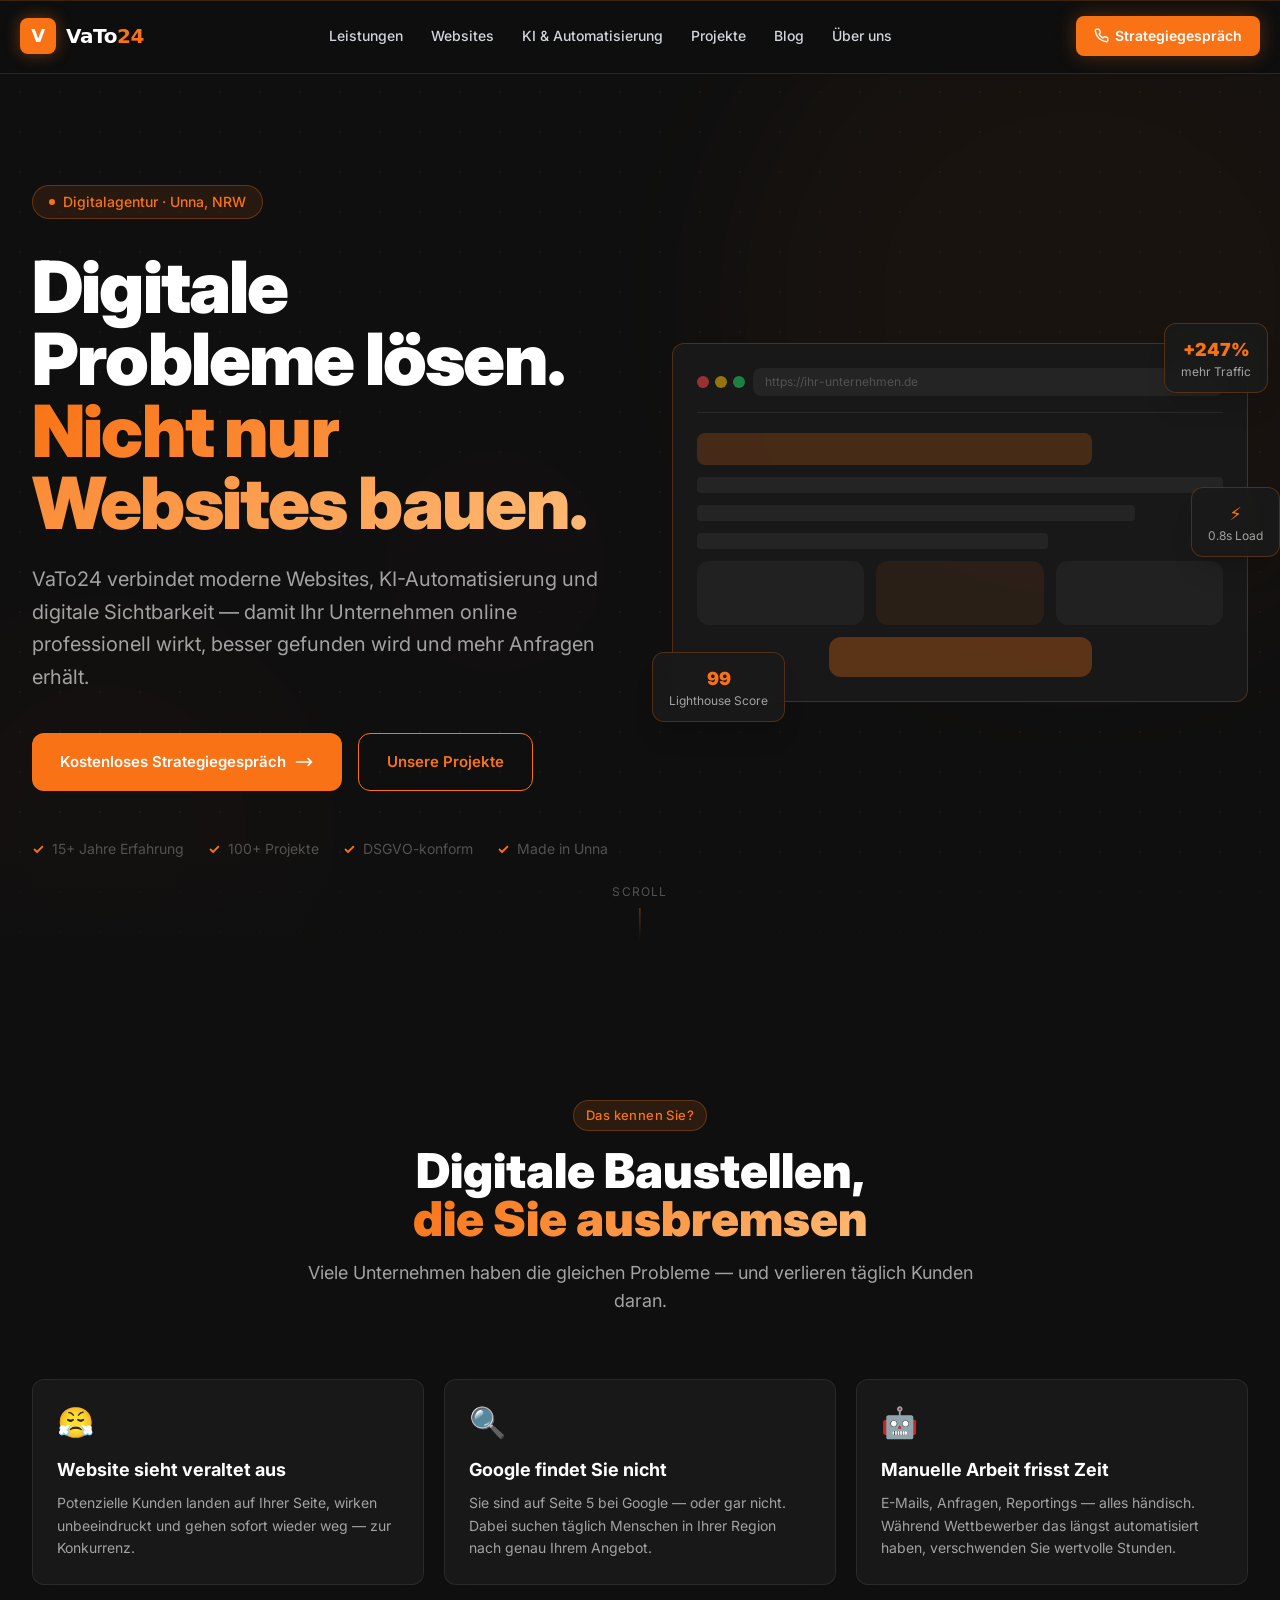
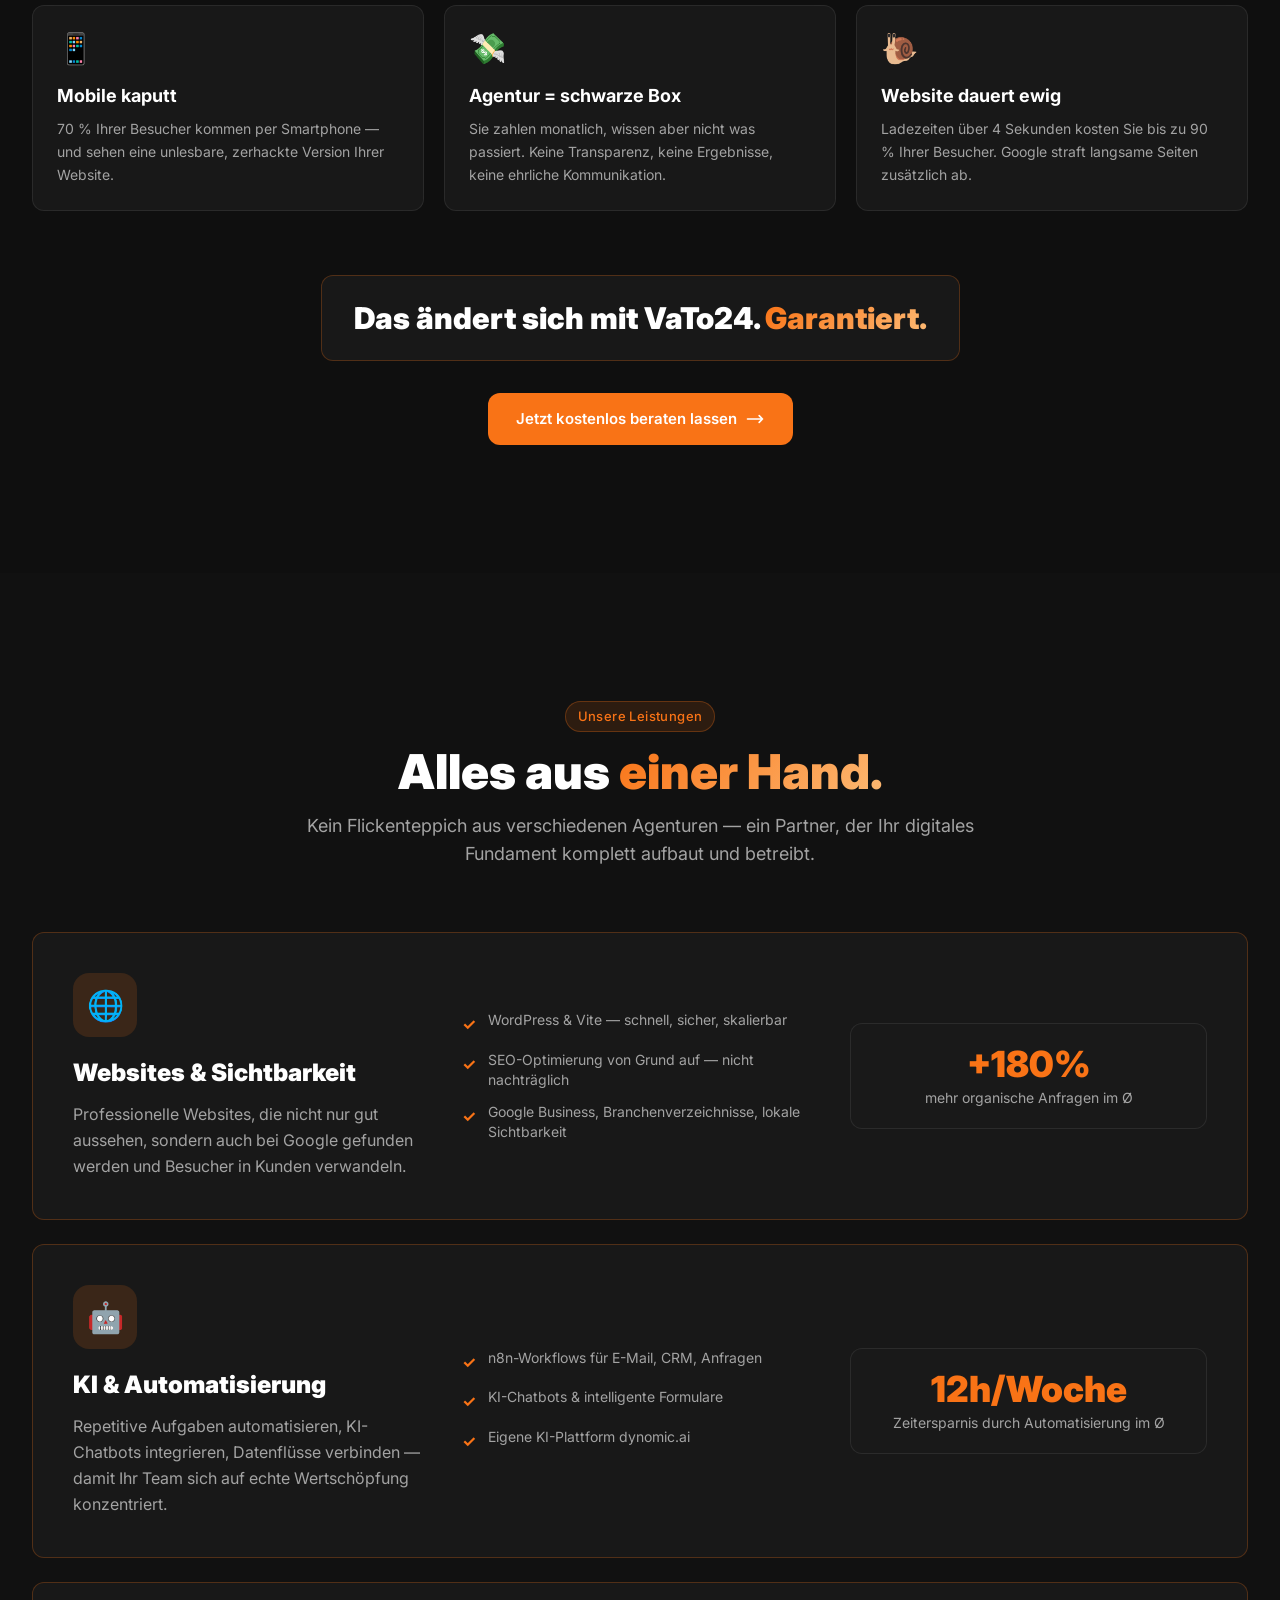
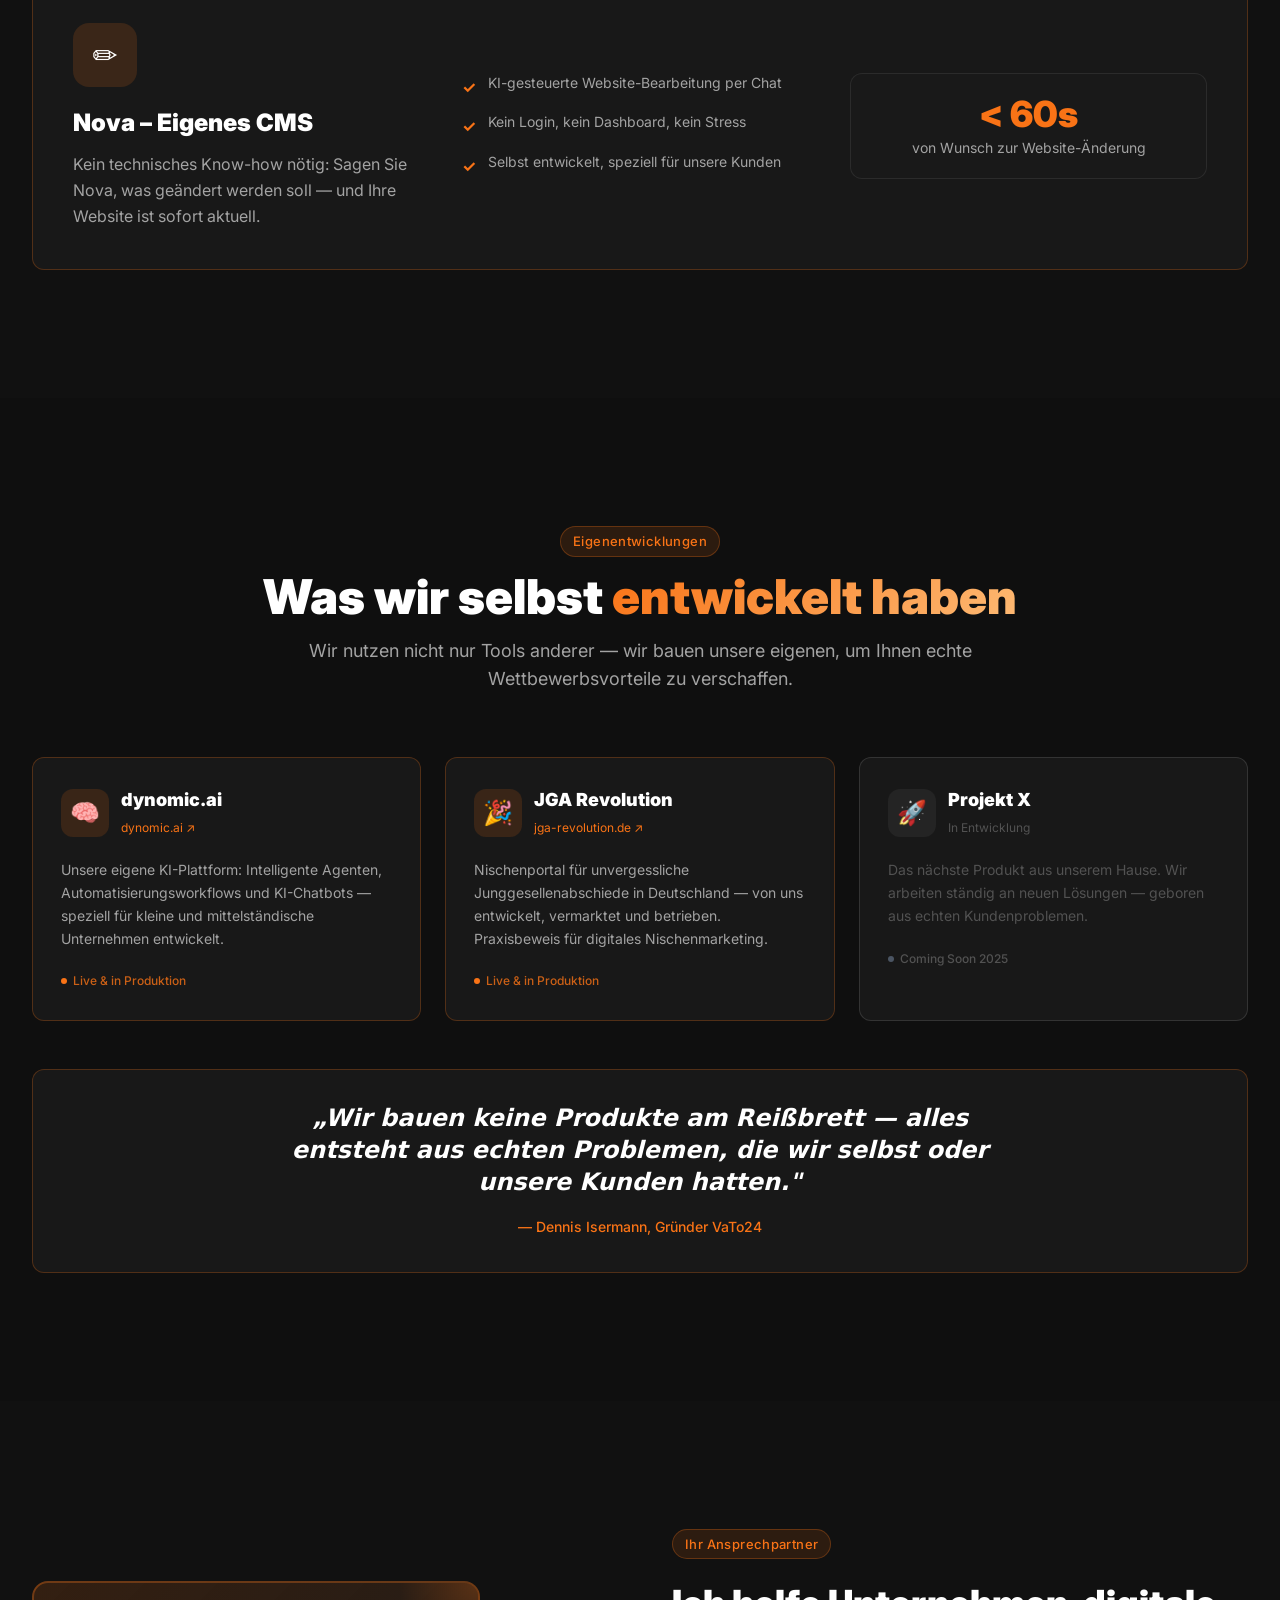
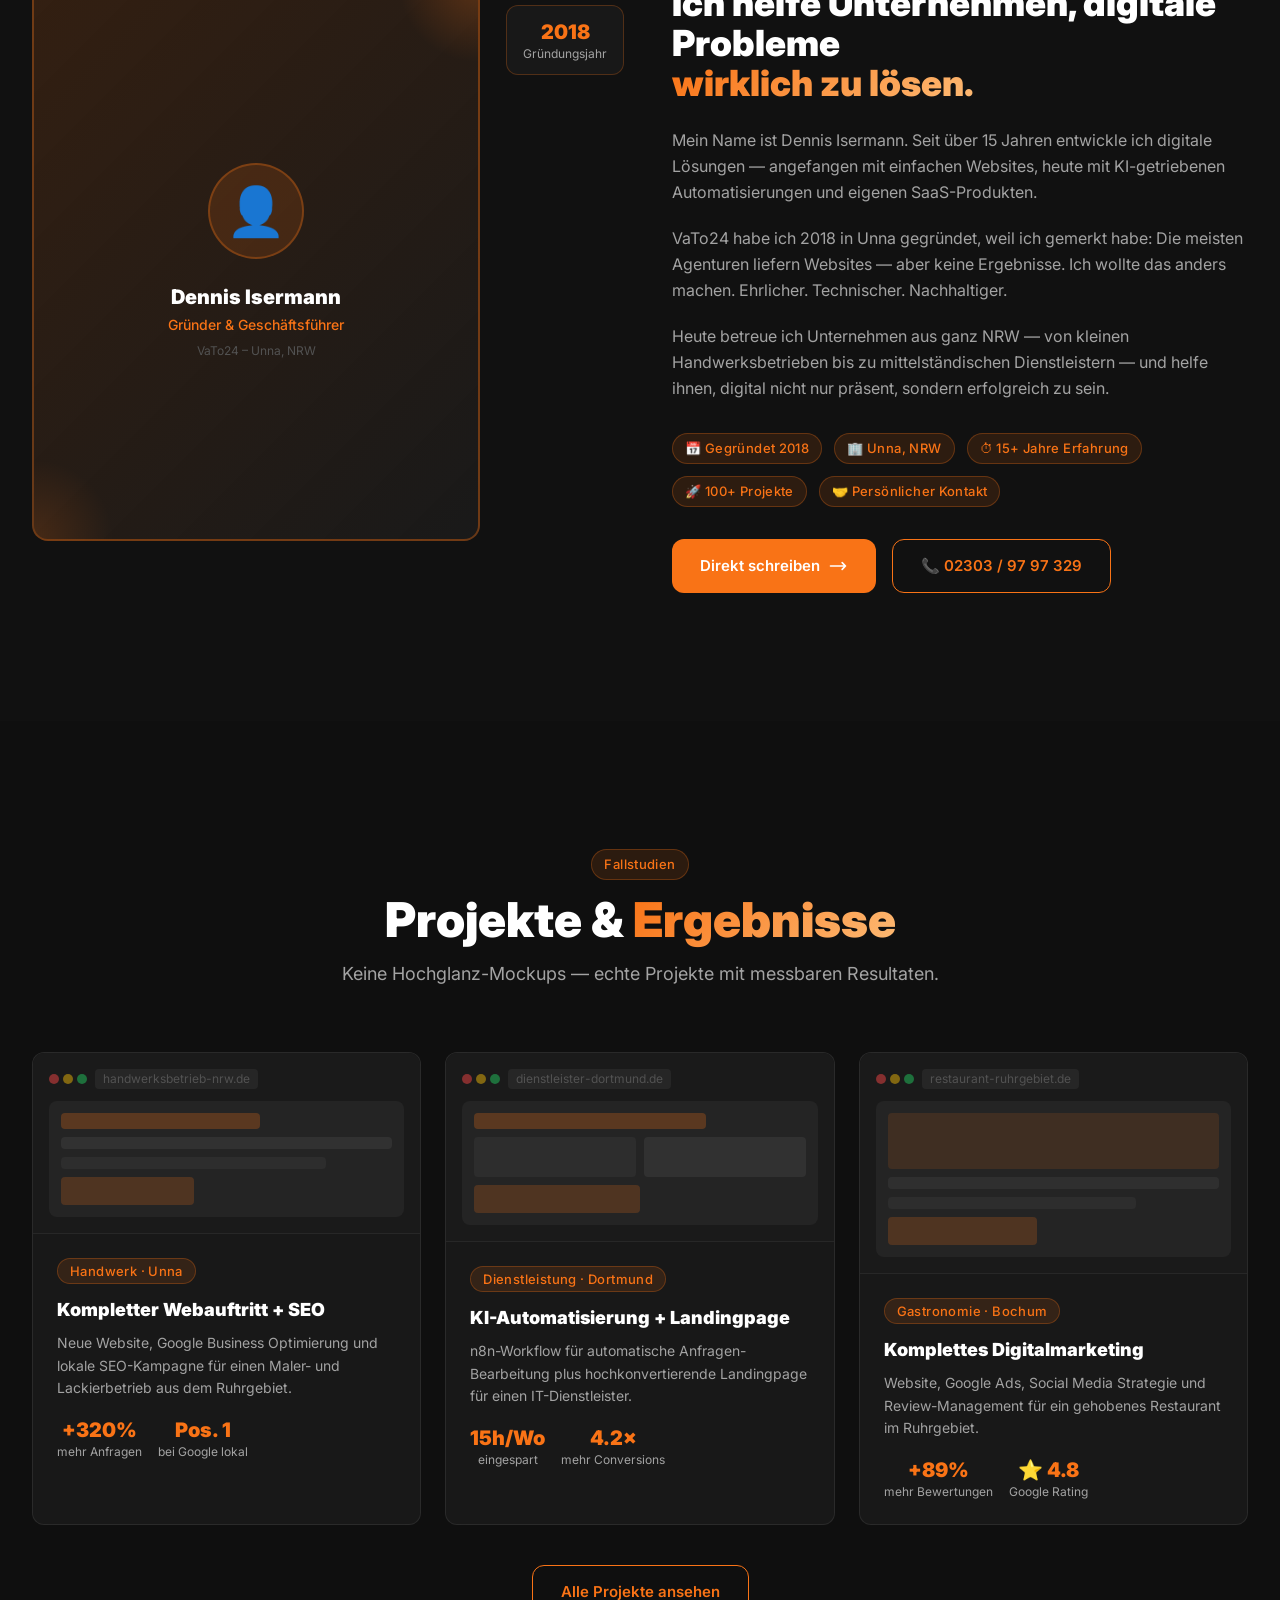
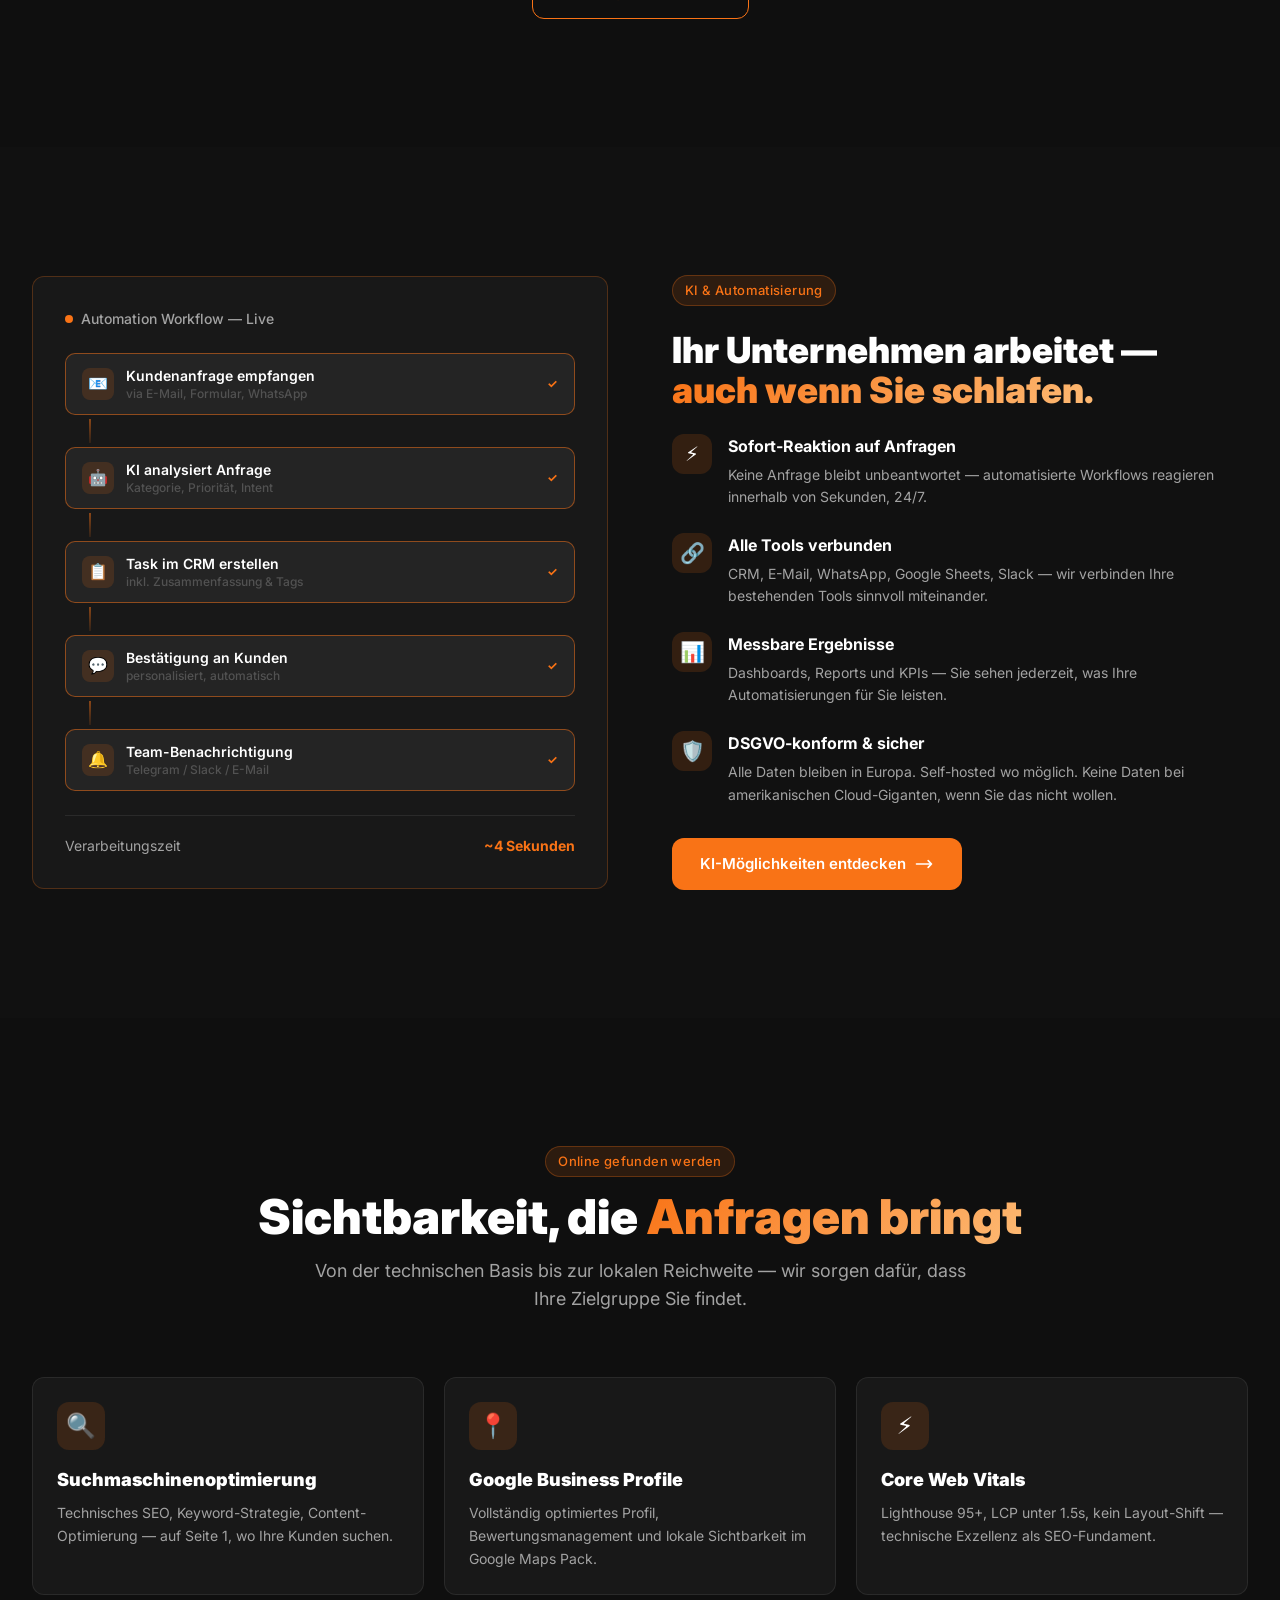
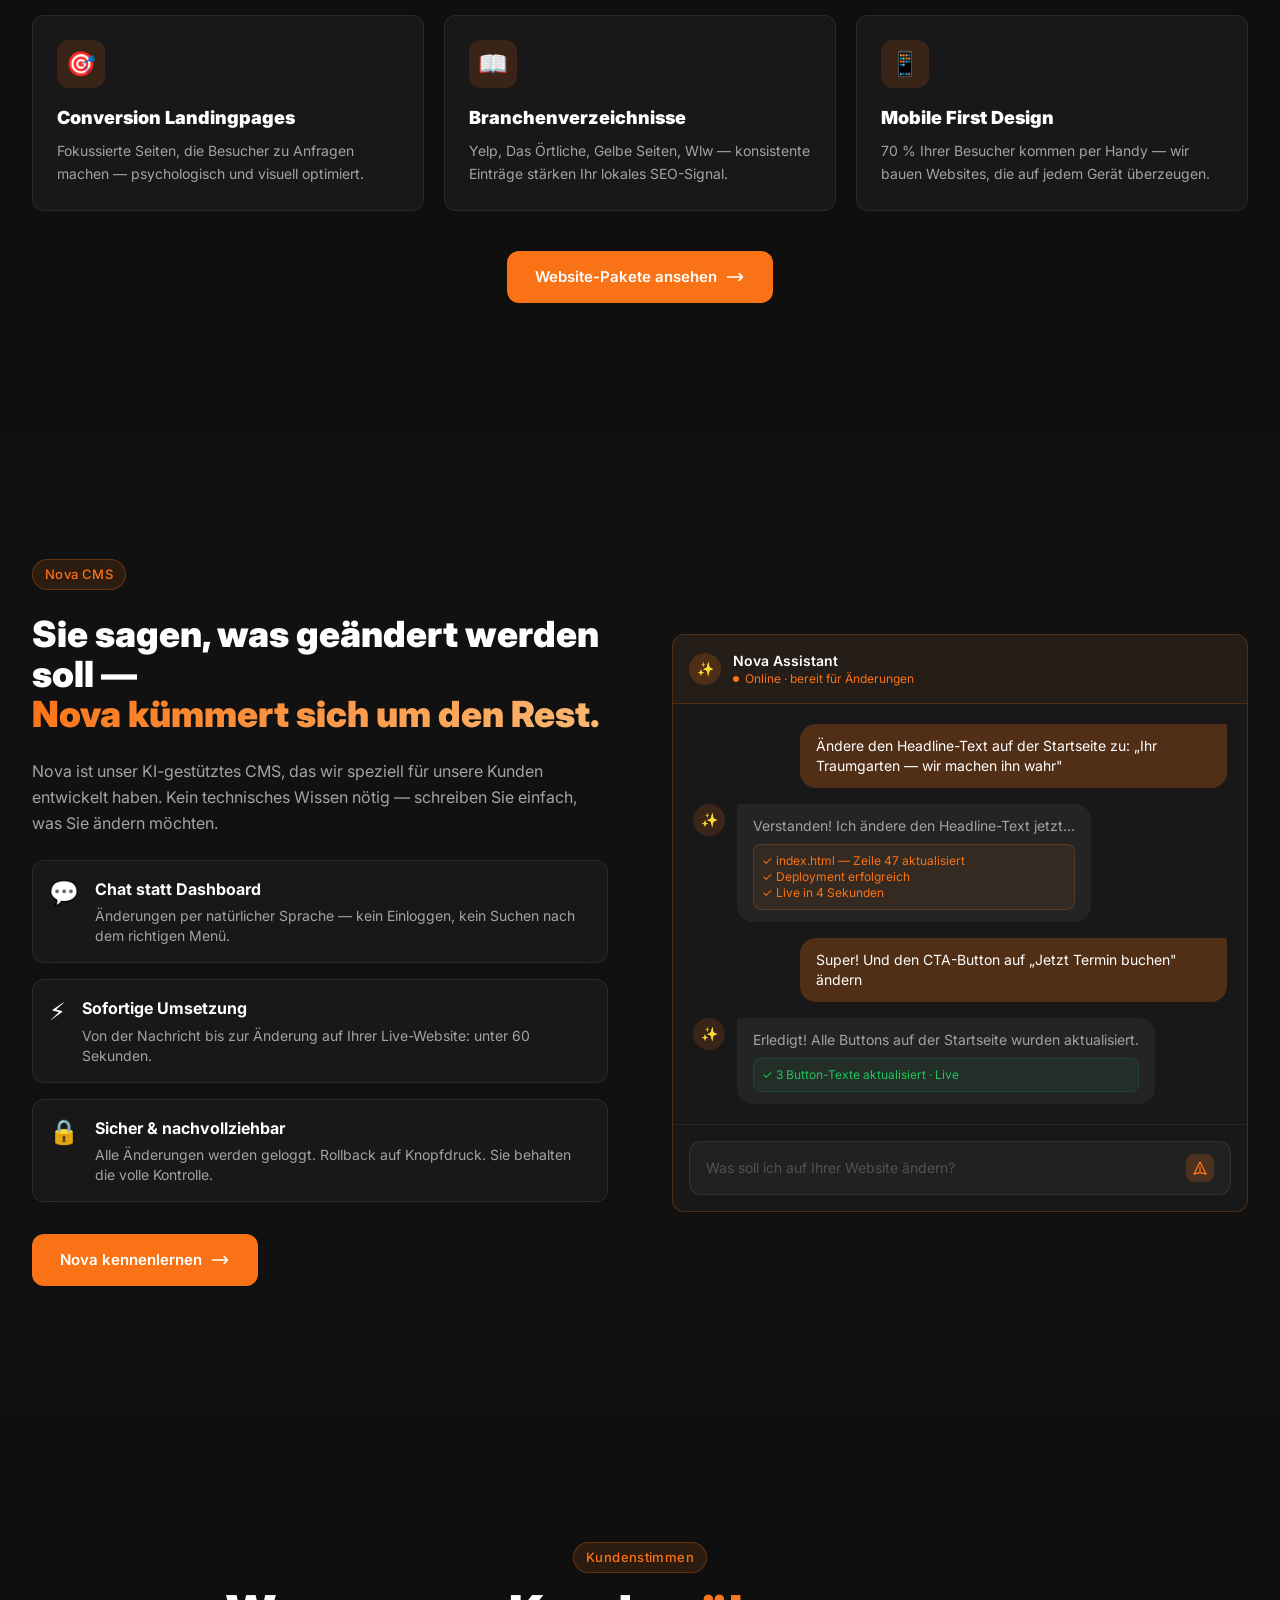
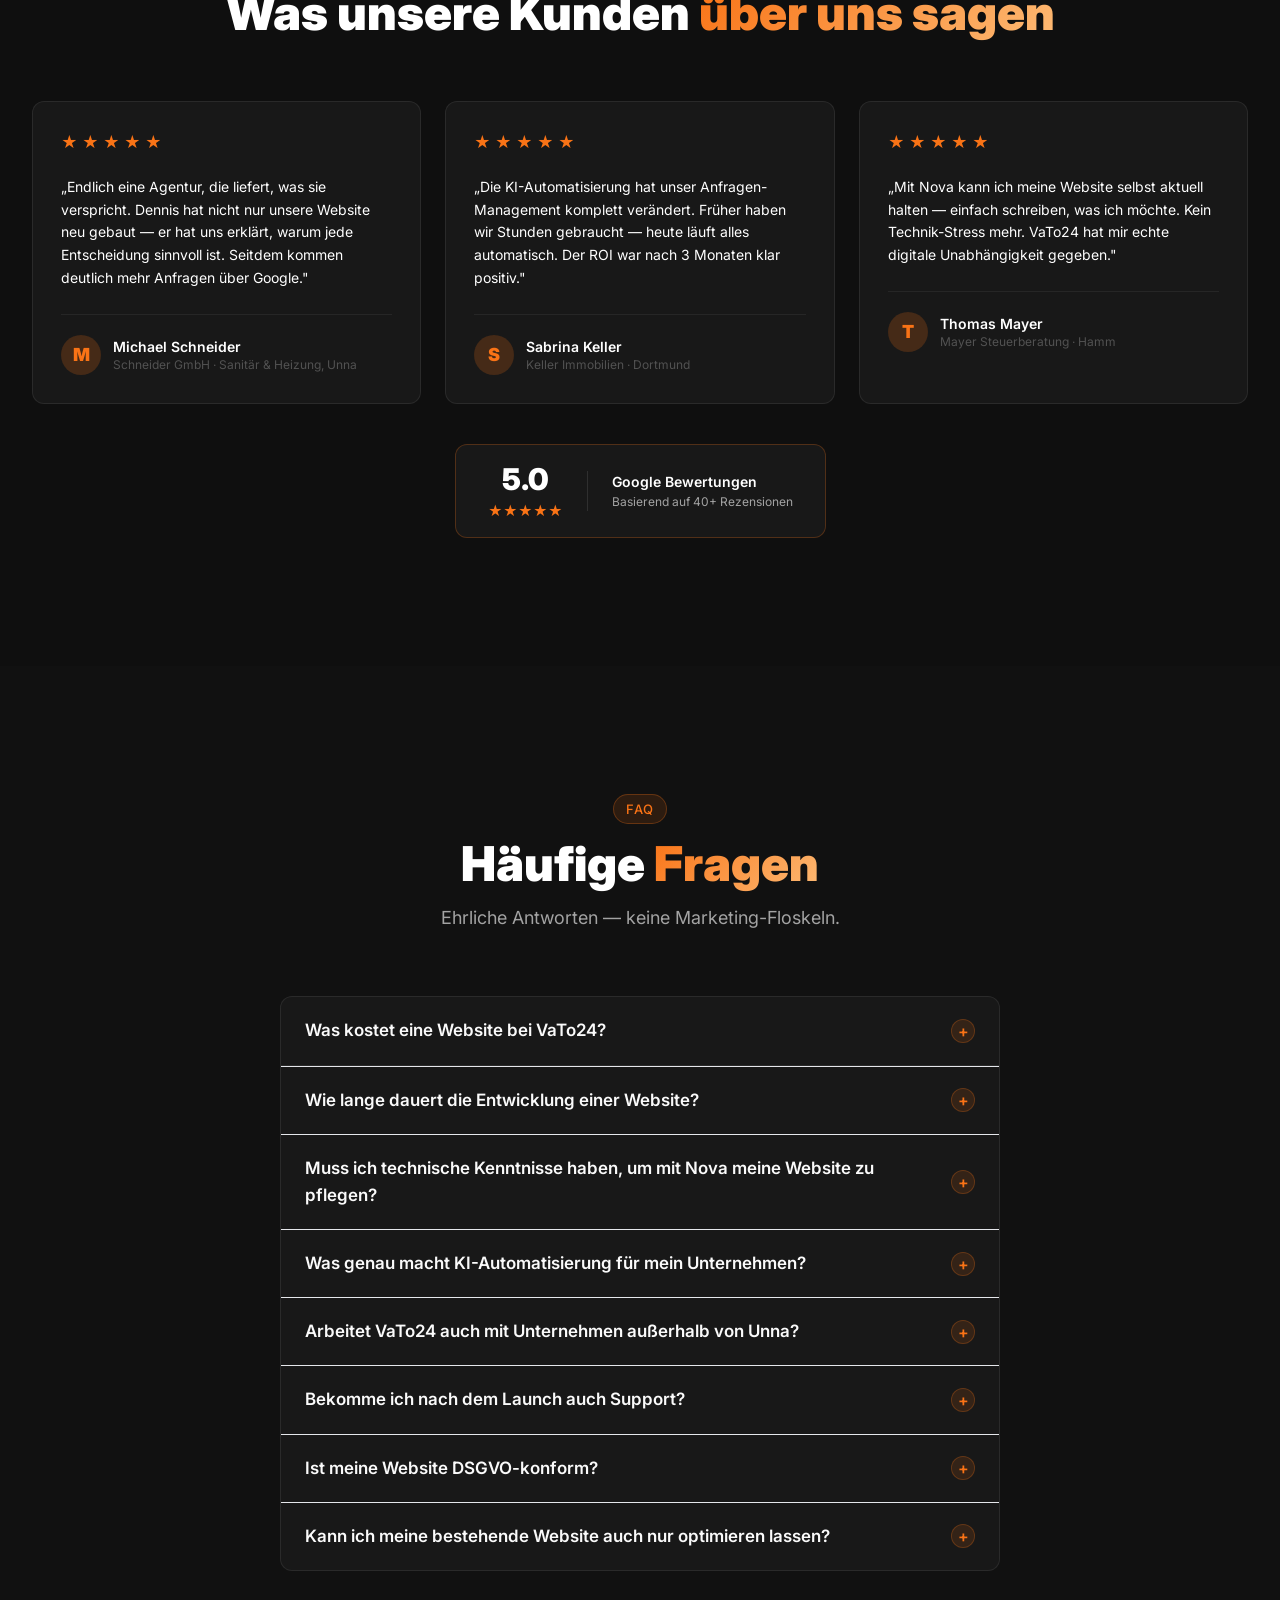
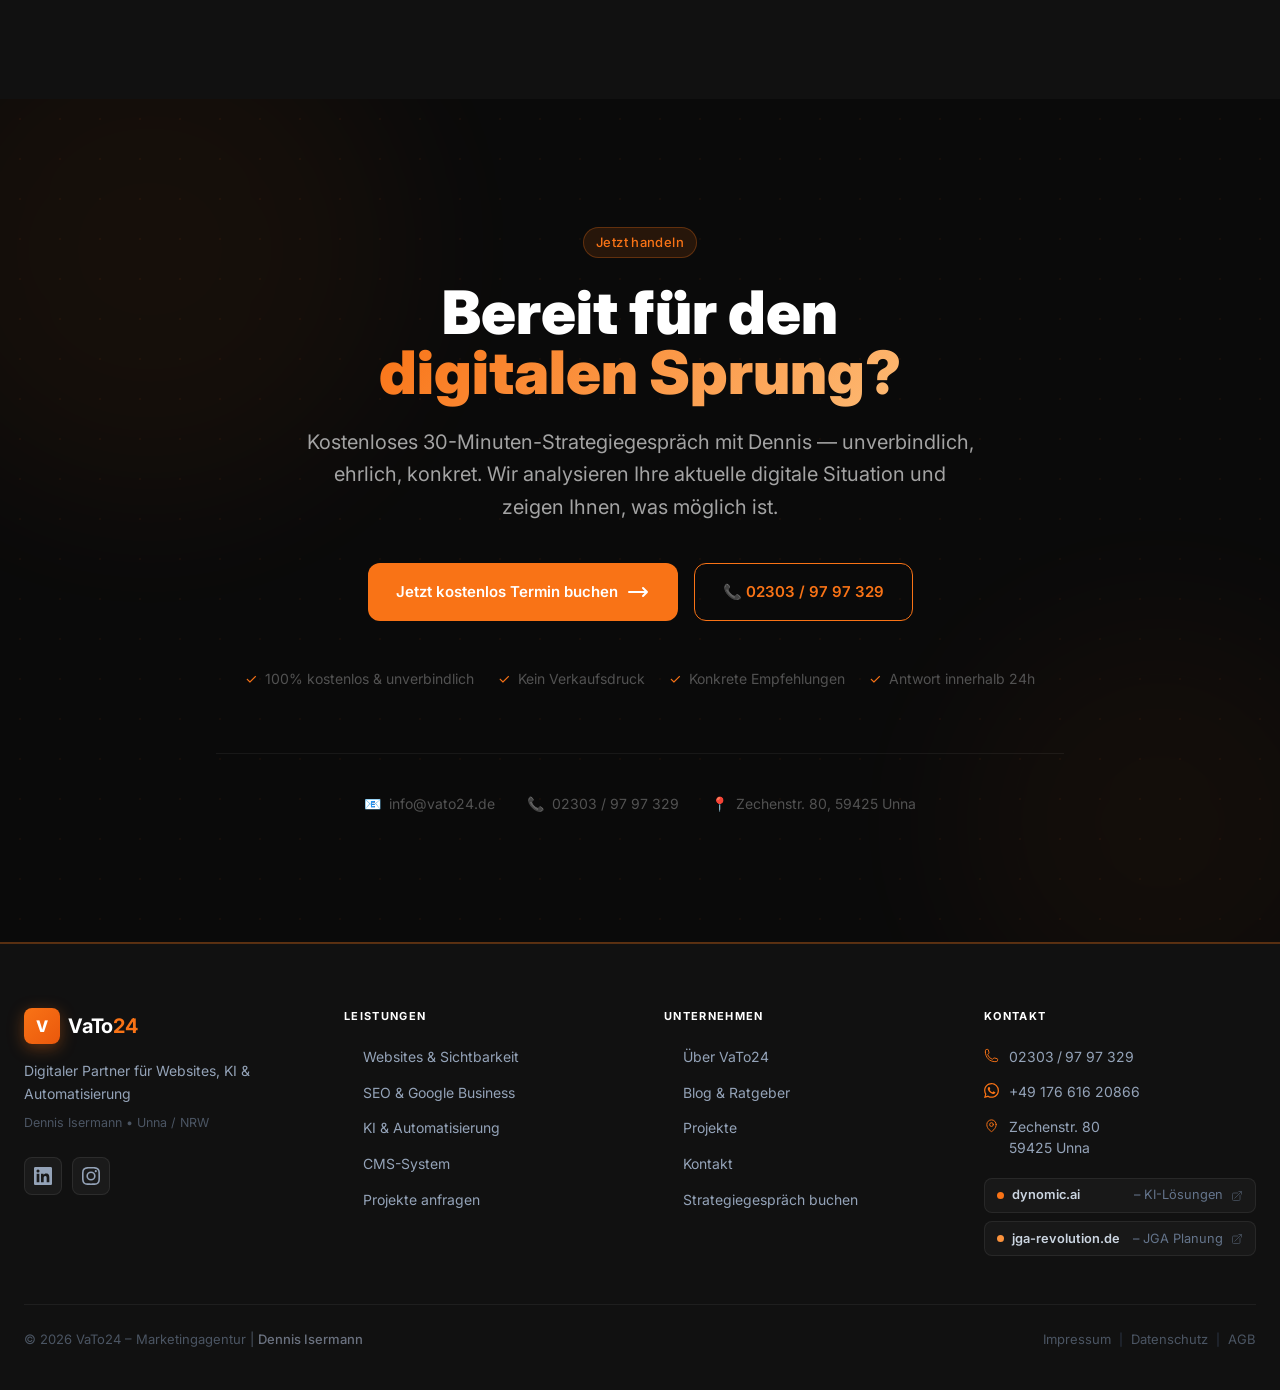
==== commit 717d0f2e: "feat: Orange brand redesign - problem-first homepage, Dennis visible, ecosystem" ====
--- a/index.html
+++ b/index.html
@@ -5,9 +5,9 @@
   <meta name="viewport" content="width=device-width, initial-scale=1.0" />
 
   <!-- Primary SEO -->
-  <title>VaTo24 – Webagentur Unna | Websites, SEO &amp; KI-Integration</title>
-  <meta name="description" content="Moderne Websites, SEO-Optimierung und KI-Integration aus Unna, NRW. VaTo24 entwickelt professionelle Webauftritte für Unternehmen, die online besser gefunden werden wollen." />
-  <meta name="keywords" content="Webagentur Unna, Marketingagentur Unna, Website erstellen lassen, SEO Agentur Unna, KI Agentur NRW, Webdesign Unna, Online Marketing Unna, KI Integration NRW" />
+  <title>VaTo24 – Digitalagentur für Websites, KI &amp; Automatisierung | Unna, NRW</title>
+  <meta name="description" content="VaTo24 ist Ihr Digitalisierungspartner aus Unna: moderne Websites, KI-Automatisierung und digitale Sichtbarkeit für Unternehmen, die wachsen wollen." />
+  <meta name="keywords" content="Digitalagentur Unna, KI Automatisierung NRW, Webdesign Unna, SEO Unna, Website erstellen lassen, KI Integration, Marketingagentur Unna, Dennis Isermann" />
   <meta name="author" content="Dennis Isermann – VaTo24" />
   <meta name="robots" content="index, follow" />
   <link rel="canonical" href="https://vato24.de/" />
@@ -15,8 +15,8 @@
   <!-- OpenGraph / Facebook / LinkedIn -->
   <meta property="og:type" content="website" />
   <meta property="og:url" content="https://vato24.de/" />
-  <meta property="og:title" content="VaTo24 – Webagentur Unna | Websites, SEO &amp; KI-Integration" />
-  <meta property="og:description" content="Moderne Websites, SEO-Optimierung und KI-Integration aus Unna, NRW. 15+ Jahre Erfahrung. Kostenlos beraten lassen." />
+  <meta property="og:title" content="VaTo24 – Digitalagentur für Websites, KI &amp; Automatisierung | Unna, NRW" />
+  <meta property="og:description" content="VaTo24 ist Ihr Digitalisierungspartner aus Unna: moderne Websites, KI-Automatisierung und digitale Sichtbarkeit für Unternehmen, die wachsen wollen." />
   <meta property="og:image" content="https://vato24.de/assets/og-image.jpg" />
   <meta property="og:image:width" content="1200" />
   <meta property="og:image:height" content="630" />
@@ -26,8 +26,8 @@
   <!-- Twitter Card -->
   <meta name="twitter:card" content="summary_large_image" />
   <meta name="twitter:url" content="https://vato24.de/" />
-  <meta name="twitter:title" content="VaTo24 – Webagentur Unna | Websites, SEO &amp; KI-Integration" />
-  <meta name="twitter:description" content="Moderne Websites, SEO-Optimierung und KI-Integration aus Unna, NRW. 15+ Jahre Erfahrung." />
+  <meta name="twitter:title" content="VaTo24 – Digitalagentur für Websites, KI &amp; Automatisierung | Unna, NRW" />
+  <meta name="twitter:description" content="VaTo24 ist Ihr Digitalisierungspartner aus Unna: moderne Websites, KI-Automatisierung und digitale Sichtbarkeit." />
   <meta name="twitter:image" content="https://vato24.de/assets/og-image.jpg" />
 
   <!-- Schema.org JSON-LD -->
@@ -38,13 +38,13 @@
       {
         "@type": "LocalBusiness",
         "@id": "https://vato24.de/#business",
-        "name": "VaTo24 – Marketingagentur",
+        "name": "VaTo24",
         "url": "https://vato24.de",
         "logo": "https://vato24.de/assets/logo.svg",
         "image": "https://vato24.de/assets/og-image.jpg",
-        "description": "Moderne Websites, SEO-Optimierung und KI-Integration aus Unna, NRW.",
+        "description": "Digitalagentur aus Unna: moderne Websites, KI-Automatisierung und digitale Sichtbarkeit fuer Unternehmen, die wachsen wollen.",
         "priceRange": "€€",
-        "telephone": "+492303979732",
+        "telephone": "+4923039797329",
         "address": {
           "@type": "PostalAddress",
           "streetAddress": "Zechenstr. 80",
@@ -68,7 +68,7 @@
         ],
         "contactPoint": {
           "@type": "ContactPoint",
-          "telephone": "+492303979732",
+          "telephone": "+4923039797329",
           "contactType": "customer service",
           "availableLanguage": "German"
         },
@@ -76,48 +76,13 @@
           "@type": "Person",
           "name": "Dennis Isermann"
         },
-        "foundingDate": "2009",
+        "foundingDate": "2018",
         "areaServed": {
           "@type": "State",
           "name": "Nordrhein-Westfalen"
         },
-        "serviceType": [
-          "Webdesign",
-          "SEO",
-          "KI-Integration",
-          "Online Marketing",
-          "Landingpages"
-        ],
-        "sameAs": [
-          "https://dynomic.ai",
-          "https://jga-revolution.de"
-        ]
-      },
-      {
-        "@type": "Organization",
-        "@id": "https://vato24.de/#organization",
-        "name": "VaTo24",
-        "url": "https://vato24.de",
-        "logo": {
-          "@type": "ImageObject",
-          "url": "https://vato24.de/assets/logo.svg"
-        },
-        "founder": {
-          "@type": "Person",
-          "name": "Dennis Isermann"
-        },
-        "subOrganization": [
-          {
-            "@type": "Organization",
-            "name": "dynomic.ai",
-            "url": "https://dynomic.ai"
-          },
-          {
-            "@type": "Organization",
-            "name": "jga-revolution.de",
-            "url": "https://jga-revolution.de"
-          }
-        ]
+        "serviceType": ["Webdesign","SEO","KI-Integration","KI-Automatisierung","Landingpages","Online Marketing"],
+        "sameAs": ["https://dynomic.ai","https://jga-revolution.de"]
       }
     ]
   }
@@ -128,1347 +93,939 @@
   <link rel="preconnect" href="https://fonts.gstatic.com" crossorigin />
   <link href="https://fonts.googleapis.com/css2?family=Inter:wght@300;400;500;600;700;800;900&display=swap" rel="stylesheet" />
 
-  <!-- Vite / Tailwind CSS -->
-
-  <style>
-    /* ========================================
-       DESIGN TOKENS & BASE
-    ======================================== */
-    :root {
-      --bg:        #08090f;
-      --bg-card:   rgba(255, 255, 255, 0.04);
-      --bg-card-hover: rgba(255, 255, 255, 0.07);
-      --border:    rgba(255, 255, 255, 0.08);
-      --border-glow-cyan:  rgba(6, 182, 212, 0.35);
-      --border-glow-violet: rgba(139, 92, 246, 0.35);
-      --cyan:      #06b6d4;
-      --violet:    #8b5cf6;
-      --text:      #f1f5f9;
-      --text-muted: #94a3b8;
-    }
-
-    * { box-sizing: border-box; }
-
-    html { font-family: 'Inter', sans-serif; background: var(--bg); color: var(--text); }
-
-    body {
-      background-color: var(--bg);
-      overflow-x: hidden;
-    }
-
-    /* ========================================
-       GRADIENT TEXT UTILITY
-    ======================================== */
-    .gradient-text {
-      background: linear-gradient(135deg, var(--cyan) 0%, var(--violet) 100%);
-      background-size: 200% 200%;
-      -webkit-background-clip: text;
-      -webkit-text-fill-color: transparent;
-      background-clip: text;
-      animation: gradient-text-anim 4s ease infinite;
-    }
-
-    @keyframes gradient-text-anim {
-      0%, 100% { background-position: 0% 50%; }
-      50%       { background-position: 100% 50%; }
-    }
-
-    /* ========================================
-       GLASS CARD
-    ======================================== */
-    .glass-card {
-      background: var(--bg-card);
-      border: 1px solid var(--border);
-      backdrop-filter: blur(12px);
-      -webkit-backdrop-filter: blur(12px);
-      transition: background 0.3s ease, border-color 0.3s ease, transform 0.3s ease, box-shadow 0.3s ease;
-    }
-
-    .glass-card:hover {
-      background: var(--bg-card-hover);
-      border-color: var(--border-glow-cyan);
-      transform: translateY(-4px);
-      box-shadow: 0 20px 60px rgba(6, 182, 212, 0.1);
-    }
-
-    .glass-card-violet:hover {
-      border-color: var(--border-glow-violet);
-      box-shadow: 0 20px 60px rgba(139, 92, 246, 0.12);
-    }
-
-    /* ========================================
-       GRADIENT BUTTON
-    ======================================== */
-    .btn-primary {
-      background: linear-gradient(135deg, var(--violet) 0%, var(--cyan) 100%);
-      background-size: 200% 200%;
-      transition: background-position 0.4s ease, transform 0.2s ease, box-shadow 0.3s ease;
-    }
-
-    .btn-primary:hover {
-      background-position: right center;
-      transform: translateY(-2px);
-      box-shadow: 0 12px 40px rgba(6, 182, 212, 0.35);
-    }
-
-    /* ========================================
-       AMBIENT ORB ANIMATIONS
-    ======================================== */
-    .orb {
-      position: absolute;
-      border-radius: 50%;
-      filter: blur(100px);
-      animation: orb-drift 10s ease-in-out infinite;
-      pointer-events: none;
-    }
-
-    @keyframes orb-drift {
-      0%, 100% { transform: translate(0, 0) scale(1); }
-      33%       { transform: translate(30px, -20px) scale(1.05); }
-      66%       { transform: translate(-20px, 15px) scale(0.95); }
-    }
-
-    .orb-1 { animation-delay: 0s; }
-    .orb-2 { animation-delay: -3s; }
-    .orb-3 { animation-delay: -6s; }
-
-    /* ========================================
-       MARQUEE
-    ======================================== */
-    .marquee-track {
-      display: flex;
-      gap: 1.5rem;
-      animation: marquee-scroll 30s linear infinite;
-      width: -moz-max-content;
-      width: max-content;
-    }
-
-    .marquee-track:hover { animation-play-state: paused; }
-
-    @keyframes marquee-scroll {
-      0%   { transform: translateX(0); }
-      100% { transform: translateX(-50%); }
-    }
-
-    /* ========================================
-       PROCESS CONNECTOR LINE
-    ======================================== */
-    .process-line::after {
-      content: '';
-      position: absolute;
-      top: 50%;
-      left: 100%;
-      width: 100%;
-      height: 2px;
-      background: linear-gradient(90deg, var(--cyan), var(--violet));
-      opacity: 0.3;
-      transform: translateY(-50%);
-    }
-
-    /* ========================================
-       SCROLL REVEAL
-    ======================================== */
-    [data-animate] {
-      opacity: 0;
-      transform: translateY(30px);
-      transition: opacity 0.7s ease, transform 0.7s ease;
-    }
-
-    [data-animate].is-visible {
-      opacity: 1;
-      transform: translateY(0);
-    }
-
-    [data-animate-delay="100"] { transition-delay: 0.1s; }
-    [data-animate-delay="200"] { transition-delay: 0.2s; }
-    [data-animate-delay="300"] { transition-delay: 0.3s; }
-    [data-animate-delay="400"] { transition-delay: 0.4s; }
-    [data-animate-delay="500"] { transition-delay: 0.5s; }
-    [data-animate-delay="600"] { transition-delay: 0.6s; }
-    [data-animate-delay="700"] { transition-delay: 0.7s; }
-    [data-animate-delay="800"] { transition-delay: 0.8s; }
-
-    /* ========================================
-       FAQ ACCORDION
-    ======================================== */
-    .faq-answer {
-      max-height: 0;
-      overflow: hidden;
-      transition: max-height 0.4s ease, padding 0.3s ease;
-    }
-
-    .faq-answer.open {
-      max-height: 500px;
-    }
-
-    .faq-icon {
-      transition: transform 0.3s ease;
-    }
-
-    .faq-item.open .faq-icon {
-      transform: rotate(45deg);
-    }
-
-    /* ========================================
-       SCROLL INDICATOR
-    ======================================== */
-    @keyframes scroll-bounce {
-      0%, 100% { transform: translateY(0); opacity: 1; }
-      50%       { transform: translateY(8px); opacity: 0.4; }
-    }
-
-    .scroll-dot {
-      animation: scroll-bounce 2s ease-in-out infinite;
-    }
-
-    /* ========================================
-       STAT COUNTER
-    ======================================== */
-    .stat-number {
-      font-variant-numeric: tabular-nums;
-    }
-
-    /* ========================================
-       SECTION DIVIDER GLOW
-    ======================================== */
-    .section-glow {
-      position: relative;
-    }
-
-    .section-glow::before {
-      content: '';
-      position: absolute;
-      top: 0;
-      left: 50%;
-      transform: translateX(-50%);
-      width: 600px;
-      max-width: 100%;
-      height: 1px;
-      background: linear-gradient(90deg, transparent, var(--cyan), transparent);
-      opacity: 0.4;
-    }
-
-    /* ========================================
-       VIDEO OVERLAY
-    ======================================== */
-    #hero-video {
-      position: absolute;
-      inset: 0;
-      width: 100%;
-      height: 100%;
-      -o-object-fit: cover;
-         object-fit: cover;
-      opacity: 0.18;
-      z-index: 0;
-    }
-
-    /* ========================================
-       CHAT MOCKUP
-    ======================================== */
-    .chat-bubble-user {
-      background: linear-gradient(135deg, rgba(139,92,246,0.3), rgba(6,182,212,0.2));
-      border: 1px solid rgba(139,92,246,0.3);
-      border-radius: 18px 18px 4px 18px;
-    }
-
-    .chat-bubble-ai {
-      background: rgba(255,255,255,0.06);
-      border: 1px solid var(--border);
-      border-radius: 18px 18px 18px 4px;
-    }
-
-    /* ========================================
-       ABOUT IMAGE PLACEHOLDER
-    ======================================== */
-    #about-image {
-      background: linear-gradient(135deg, rgba(139,92,246,0.15) 0%, rgba(6,182,212,0.1) 100%);
-      border: 1px solid var(--border-glow-violet);
-    }
-
-    /* ========================================
-       RESPONSIVE NAV PLACEHOLDER
-    ======================================== */
-    #site-header { min-height: 0; }
-  </style>
-  <script type="module" crossorigin src="/assets/index-3OF3RUk-.js"></script>
-  <link rel="modulepreload" crossorigin href="/assets/footer-Wg88V6Rh.js">
+  <!-- Main CSS (Tailwind + Brand System) -->
+  <script type="module" crossorigin src="/assets/index-BnNQoy-U.js"></script>
+  <link rel="modulepreload" crossorigin href="/assets/footer-tqYAZL7L.js">
   <link rel="modulepreload" crossorigin href="/assets/animations-CetyjiHi.js">
-  <link rel="modulepreload" crossorigin href="/assets/nova-CruyNWnI.js">
-  <link rel="stylesheet" crossorigin href="/assets/footer-CixWTKUp.css">
+  <link rel="stylesheet" crossorigin href="/assets/footer-BsnbfBDX.css">
 </head>
-
-<body class="bg-[#08090f] text-slate-100 font-inter antialiased">
-
-  <!-- ================================================
-       HEADER — injected by header.js
-  ================================================ -->
+<body class="bg-[#0f0f0f] text-white">
+
+  <!-- Header (injected by header.js) -->
   <div id="site-header"></div>
 
   <main>
 
     <!-- ============================================================
-         SECTION 1 · HERO
+         SECTION 1: HERO
     ============================================================ -->
-    <section
-      id="hero"
-      class="relative min-h-screen flex flex-col items-center justify-center overflow-hidden"
-      aria-label="Hero Section"
-    >
-      <!-- Ambient gradient orbs -->
-      <div class="orb orb-1 w-[600px] h-[600px] bg-violet-600/20 top-[-100px] left-[-150px]"></div>
-      <div class="orb orb-2 w-[500px] h-[500px] bg-cyan-500/15 bottom-[-80px] right-[-100px]"></div>
-      <div class="orb orb-3 w-[350px] h-[350px] bg-violet-500/10 top-[40%] left-[40%]"></div>
-
-      <!-- Video background -->
-      <video
-        id="hero-video"
-        autoplay
-        muted
-        loop
-        playsinline
-        aria-hidden="true"
-        class="absolute inset-0 w-full h-full object-cover opacity-20"
-        style="z-index: 0;"
-        src="https://videos.pexels.com/video-files/29717603/12777871_1920_1080_30fps.mp4"
-      ></video>
-
-      <!-- Dark overlay -->
-      <div class="absolute inset-0 bg-gradient-to-b from-[#08090f]/60 via-[#08090f]/40 to-[#08090f] z-[1]"></div>
-
-      <!-- Content -->
-      <div class="relative z-10 container max-w-5xl mx-auto px-6 text-center">
-
-        <!-- Badge -->
-        <div
-          data-animate
-          class="inline-flex items-center gap-2 px-4 py-2 rounded-full border border-cyan-500/30 bg-cyan-500/10 text-cyan-400 text-sm font-medium mb-8"
-        >
-          <svg class="w-3.5 h-3.5" fill="currentColor" viewBox="0 0 20 20" aria-hidden="true"><path fill-rule="evenodd" d="M11.3 1.046A1 1 0 0112 2v5h4a1 1 0 01.82 1.573l-7 10A1 1 0 018 18v-5H4a1 1 0 01-.82-1.573l7-10a1 1 0 011.12-.38z" clip-rule="evenodd"/></svg>
-          <span>Digitalagentur &amp; KI-Partner &mdash; Unna, NRW</span>
-        </div>
-
-        <!-- H1 -->
-        <h1
-          data-animate
-          data-animate-delay="100"
-          data-nova-id="hero-h1"
-          class="text-5xl sm:text-6xl lg:text-7xl font-black leading-[1.08] tracking-tight mb-6"
-        >
-          Websites. SEO. KI.<br />
-          <span class="gradient-text">Alles aus einer Hand.</span>
-        </h1>
-
-        <!-- Subheading -->
-        <p
-          data-animate
-          data-animate-delay="200"
-          data-nova-id="hero-subtitle"
-          class="text-lg sm:text-xl text-slate-400 max-w-2xl mx-auto mb-10 leading-relaxed"
-        >
-          Seit 15+ Jahren entwickeln wir moderne Websites, integrieren KI in
-          Geschäftsprozesse und sorgen dafür, dass Ihr Unternehmen
-          online gefunden wird — und wächst.
-        </p>
-
-        <!-- CTA Buttons -->
-        <div
-          data-animate
-          data-animate-delay="300"
-          class="flex flex-col sm:flex-row gap-4 justify-center mb-14"
-        >
-          <a
-            href="/kontakt/"
-            data-nova-id="hero-cta-primary"
-            class="btn-primary inline-flex items-center justify-center gap-2 px-8 py-4 rounded-xl text-white font-semibold text-base shadow-lg"
-          >
-            <svg class="w-5 h-5" fill="none" viewBox="0 0 24 24" stroke="currentColor" stroke-width="2" aria-hidden="true">
-              <path stroke-linecap="round" stroke-linejoin="round" d="M8 7V3m8 4V3m-9 8h10M5 21h14a2 2 0 002-2V7a2 2 0 00-2-2H5a2 2 0 00-2 2v12a2 2 0 002 2z" />
-            </svg>
-            Kostenloses Erstgespräch buchen
-          </a>
-          <a
-            href="#problem"
-            class="inline-flex items-center justify-center gap-2 px-8 py-4 rounded-xl border border-slate-600 hover:border-cyan-500/60 text-slate-300 hover:text-white font-semibold text-base transition-all duration-300 hover:bg-white/5"
-          >
-            Kennen Sie das?
-            <svg class="w-4 h-4" fill="none" viewBox="0 0 24 24" stroke="currentColor" stroke-width="2" aria-hidden="true">
-              <path stroke-linecap="round" stroke-linejoin="round" d="M19 9l-7 7-7-7" />
-            </svg>
-          </a>
-        </div>
-
-        <!-- Trust Indicators -->
-        <div
-          data-animate
-          data-animate-delay="400"
-          class="flex flex-wrap justify-center items-center gap-6 text-sm text-slate-500"
-        >
-          <span class="flex items-center gap-2">
-            <svg class="w-4 h-4 text-cyan-500" fill="currentColor" viewBox="0 0 20 20" aria-hidden="true">
-              <path fill-rule="evenodd" d="M10 18a8 8 0 100-16 8 8 0 000 16zm3.707-9.293a1 1 0 00-1.414-1.414L9 10.586 7.707 9.293a1 1 0 00-1.414 1.414l2 2a1 1 0 001.414 0l4-4z" clip-rule="evenodd" />
-            </svg>
-            15+ Jahre Erfahrung
-          </span>
-          <span class="w-px h-4 bg-slate-700" aria-hidden="true"></span>
-          <span class="flex items-center gap-2">
-            <svg class="w-4 h-4 text-violet-400" fill="none" viewBox="0 0 24 24" stroke="currentColor" stroke-width="2" aria-hidden="true">
-              <path stroke-linecap="round" stroke-linejoin="round" d="M9.75 17L9 20l-1 1h8l-1-1-.75-3M3 13h18M5 17h14a2 2 0 002-2V5a2 2 0 00-2-2H5a2 2 0 00-2 2v10a2 2 0 002 2z" />
-            </svg>
-            KI-Partner seit 2023
-          </span>
-          <span class="w-px h-4 bg-slate-700" aria-hidden="true"></span>
-          <span class="flex items-center gap-2">
-            <svg class="w-4 h-4 text-cyan-500" fill="currentColor" viewBox="0 0 20 20" aria-hidden="true">
-              <path fill-rule="evenodd" d="M2.166 4.999A11.954 11.954 0 0010 1.944 11.954 11.954 0 0017.834 5c.11.65.166 1.32.166 2.001 0 5.225-3.34 9.67-8 11.317C5.34 16.67 2 12.225 2 7c0-.682.057-1.35.166-2.001zm11.541 3.708a1 1 0 00-1.414-1.414L9 10.586 7.707 9.293a1 1 0 00-1.414 1.414l2 2a1 1 0 001.414 0l4-4z" clip-rule="evenodd" />
-            </svg>
-            100% DSGVO-konform
-          </span>
-          <span class="w-px h-4 bg-slate-700" aria-hidden="true"></span>
-          <span class="flex items-center gap-2">
-            <svg class="w-4 h-4 text-cyan-500" fill="none" viewBox="0 0 24 24" stroke="currentColor" stroke-width="2" aria-hidden="true">
-              <path stroke-linecap="round" stroke-linejoin="round" d="M17.657 16.657L13.414 20.9a1.998 1.998 0 01-2.827 0l-4.244-4.243a8 8 0 1111.314 0z" />
-              <path stroke-linecap="round" stroke-linejoin="round" d="M15 11a3 3 0 11-6 0 3 3 0 016 0z" />
-            </svg>
-            Made in Unna
-          </span>
-        </div>
-      </div>
-
-      <!-- Scroll indicator -->
-      <div class="absolute bottom-10 left-1/2 -translate-x-1/2 z-10 flex flex-col items-center gap-2 text-slate-600 text-xs" aria-hidden="true">
-        <span class="tracking-widest uppercase text-[10px]">Scrollen</span>
-        <div class="w-5 h-8 rounded-full border border-slate-700 flex items-start justify-center pt-1">
-          <div class="scroll-dot w-1.5 h-1.5 rounded-full bg-cyan-500"></div>
-        </div>
-      </div>
-    </section>
-
-
-    <!-- ============================================================
-         SECTION 2 · MARQUEE BRANDS STRIP
-    ============================================================ -->
-    <section
-      id="marken-strip"
-      class="py-12 border-y border-white/[0.06] bg-[#08090f] overflow-hidden section-glow"
-      aria-label="Unsere Marken und Partner"
-    >
-      <div class="text-center mb-8">
-        <p class="text-slate-500 text-sm tracking-widest uppercase">Unsere digitalen Marken &amp; Plattformen</p>
-      </div>
-
-      <div class="relative overflow-hidden">
-        <!-- Fade edges -->
-        <div class="absolute left-0 top-0 bottom-0 w-24 bg-gradient-to-r from-[#08090f] to-transparent z-10" aria-hidden="true"></div>
-        <div class="absolute right-0 top-0 bottom-0 w-24 bg-gradient-to-l from-[#08090f] to-transparent z-10" aria-hidden="true"></div>
-
-        <div class="marquee-track" aria-hidden="true">
-          <!-- First set -->
-          <span class="flex-shrink-0 flex items-center gap-2 px-5 py-2.5 rounded-full border border-violet-500/30 bg-violet-500/10 text-violet-300 text-sm font-medium whitespace-nowrap">
-            🤖 dynomic.ai
-          </span>
-          <span class="flex-shrink-0 flex items-center gap-2 px-5 py-2.5 rounded-full border border-pink-500/30 bg-pink-500/10 text-pink-300 text-sm font-medium whitespace-nowrap">
-            🎉 jga-revolution.de
-          </span>
-          <span class="flex-shrink-0 flex items-center gap-2 px-5 py-2.5 rounded-full border border-cyan-500/30 bg-cyan-500/10 text-cyan-300 text-sm font-medium whitespace-nowrap">
-            💬 VaTo24 CMS
-          </span>
-          <span class="flex-shrink-0 flex items-center gap-2 px-5 py-2.5 rounded-full border border-green-500/30 bg-green-500/10 text-green-300 text-sm font-medium whitespace-nowrap">
-            🌐 Webdesign NRW
-          </span>
-          <span class="flex-shrink-0 flex items-center gap-2 px-5 py-2.5 rounded-full border border-yellow-500/30 bg-yellow-500/10 text-yellow-300 text-sm font-medium whitespace-nowrap">
-            ⚡ Performance Marketing
-          </span>
-          <span class="flex-shrink-0 flex items-center gap-2 px-5 py-2.5 rounded-full border border-slate-600/50 bg-white/5 text-slate-300 text-sm font-medium whitespace-nowrap">
-            🔍 SEO Unna
-          </span>
-          <span class="flex-shrink-0 flex items-center gap-2 px-5 py-2.5 rounded-full border border-indigo-500/30 bg-indigo-500/10 text-indigo-300 text-sm font-medium whitespace-nowrap">
-            🎯 Conversion Optimierung
-          </span>
-          <span class="flex-shrink-0 flex items-center gap-2 px-5 py-2.5 rounded-full border border-teal-500/30 bg-teal-500/10 text-teal-300 text-sm font-medium whitespace-nowrap">
-            📍 Google Business
-          </span>
-          <!-- Duplicate set for seamless loop -->
-          <span class="flex-shrink-0 flex items-center gap-2 px-5 py-2.5 rounded-full border border-violet-500/30 bg-violet-500/10 text-violet-300 text-sm font-medium whitespace-nowrap">
-            🤖 dynomic.ai
-          </span>
-          <span class="flex-shrink-0 flex items-center gap-2 px-5 py-2.5 rounded-full border border-pink-500/30 bg-pink-500/10 text-pink-300 text-sm font-medium whitespace-nowrap">
-            🎉 jga-revolution.de
-          </span>
-          <span class="flex-shrink-0 flex items-center gap-2 px-5 py-2.5 rounded-full border border-cyan-500/30 bg-cyan-500/10 text-cyan-300 text-sm font-medium whitespace-nowrap">
-            💬 VaTo24 CMS
-          </span>
-          <span class="flex-shrink-0 flex items-center gap-2 px-5 py-2.5 rounded-full border border-green-500/30 bg-green-500/10 text-green-300 text-sm font-medium whitespace-nowrap">
-            🌐 Webdesign NRW
-          </span>
-          <span class="flex-shrink-0 flex items-center gap-2 px-5 py-2.5 rounded-full border border-yellow-500/30 bg-yellow-500/10 text-yellow-300 text-sm font-medium whitespace-nowrap">
-            ⚡ Performance Marketing
-          </span>
-          <span class="flex-shrink-0 flex items-center gap-2 px-5 py-2.5 rounded-full border border-slate-600/50 bg-white/5 text-slate-300 text-sm font-medium whitespace-nowrap">
-            🔍 SEO Unna
-          </span>
-          <span class="flex-shrink-0 flex items-center gap-2 px-5 py-2.5 rounded-full border border-indigo-500/30 bg-indigo-500/10 text-indigo-300 text-sm font-medium whitespace-nowrap">
-            🎯 Conversion Optimierung
-          </span>
-          <span class="flex-shrink-0 flex items-center gap-2 px-5 py-2.5 rounded-full border border-teal-500/30 bg-teal-500/10 text-teal-300 text-sm font-medium whitespace-nowrap">
-            📍 Google Business
-          </span>
-        </div>
-      </div>
-
-
-    <!-- ============================================================
-         SECTION 2.5 · PROBLEM SECTION — "Das kennen Sie?"
-    ============================================================ -->
-    <section
-      id="problem"
-      class="py-24 lg:py-32 section-glow bg-gradient-to-b from-[#08090f] via-[#0b0c14] to-[#08090f]"
-      aria-label="Häufige Probleme unserer Kunden"
-    >
-      <div class="container max-w-6xl mx-auto px-6">
-
-        <!-- Header -->
-        <div class="text-center mb-16">
-          <div
-            data-animate
-            class="inline-flex items-center gap-2 px-3 py-1.5 rounded-full border border-red-500/30 bg-red-500/10 text-red-400 text-xs font-medium mb-6 tracking-wider uppercase"
-          >
-            Kommt Ihnen das bekannt vor?
-          </div>
-          <h2
-            data-animate
-            data-animate-delay="100"
-            class="text-4xl lg:text-5xl font-black tracking-tight mb-4"
-          >
-            Das kennen
-            <span class="gradient-text"> Sie?</span>
-          </h2>
-          <p
-            data-animate
-            data-animate-delay="200"
-            class="text-slate-400 text-lg max-w-xl mx-auto"
-          >
-            Viele Unternehmen kämpfen mit den gleichen digitalen Baustellen — täglich, ohne Lösung.
+    <section id="hero" data-nova-id="hero" class="relative min-h-screen flex items-center overflow-hidden bg-[#0f0f0f]">
+
+      <!-- Animated orange orbs -->
+      <div class="orb orb-primary w-[700px] h-[700px] absolute top-[-120px] right-[-150px] opacity-20"></div>
+      <div class="orb orb-primary w-[450px] h-[450px] absolute bottom-[-80px] left-[-120px] opacity-10" style="animation-delay: -3s;"></div>
+      <div class="orb orb-warm w-[350px] h-[350px] absolute top-[35%] left-[25%] opacity-15" style="animation-delay: -1.5s;"></div>
+
+      <!-- Subtle dot-grid pattern -->
+      <div class="absolute inset-0" style="background-image: radial-gradient(circle, rgba(249,115,22,0.06) 1px, transparent 1px); background-size: 40px 40px;"></div>
+
+      <!-- Dark gradient overlay at bottom -->
+      <div class="absolute bottom-0 left-0 right-0 h-32 bg-gradient-to-t from-[#0f0f0f] to-transparent pointer-events-none"></div>
+
+      <div class="relative z-10 max-w-7xl mx-auto px-4 sm:px-6 lg:px-8 py-28 grid grid-cols-1 lg:grid-cols-2 gap-16 items-center w-full">
+
+        <!-- Left: Text content -->
+        <div>
+          <!-- Badge -->
+          <div class="inline-flex items-center gap-2 px-4 py-1.5 rounded-full text-sm font-medium mb-8 border" style="background: rgba(249,115,22,0.1); border-color: rgba(249,115,22,0.3); color: #f97316;">
+            <span class="w-1.5 h-1.5 rounded-full bg-orange-500 animate-pulse"></span>
+            Digitalagentur · Unna, NRW
+          </div>
+
+          <h1 id="hero-h1" data-nova-id="hero-h1" class="text-5xl lg:text-6xl xl:text-7xl font-black leading-[1.05] tracking-tight text-white mb-6">
+            Digitale Probleme lösen.<br>
+            <span class="gradient-text">Nicht nur Websites bauen.</span>
+          </h1>
+
+          <p id="hero-subtitle" data-nova-id="hero-subtitle" class="text-xl leading-relaxed mb-10 max-w-xl" style="color: #a3a3a3;">
+            VaTo24 verbindet moderne Websites, KI-Automatisierung und digitale Sichtbarkeit —
+            damit Ihr Unternehmen online professionell wirkt, besser gefunden wird und mehr Anfragen erhält.
           </p>
-        </div>
-
-        <!-- Pain Point Cards -->
-        <div class="grid sm:grid-cols-3 gap-6 mb-14">
-
-          <!-- Pain 1: Schlechte Google-Sichtbarkeit -->
-          <article
-            data-animate
-            data-animate-delay="100"
-            class="relative glass-card rounded-2xl p-8 group overflow-hidden"
-            style="border-color: rgba(239,68,68,0.2);"
-          >
-            <div class="absolute top-0 right-0 w-40 h-40 bg-red-500/5 blur-3xl rounded-full -translate-y-1/2 translate-x-1/2 pointer-events-none" aria-hidden="true"></div>
-            <div class="relative">
-              <div class="w-12 h-12 rounded-xl bg-red-500/15 border border-red-500/25 flex items-center justify-center mb-5" aria-hidden="true">
-                <svg class="w-6 h-6 text-red-400" fill="none" viewBox="0 0 24 24" stroke="currentColor" stroke-width="1.5">
-                  <path stroke-linecap="round" stroke-linejoin="round" d="M21 21l-5.197-5.197m0 0A7.5 7.5 0 105.196 15.803M10.5 7.5v3m0 0v3m0-3h3m-3 0H7.5" />
-                </svg>
-              </div>
-              <h3 class="text-xl font-bold text-white mb-3">Schlechte Google-Sichtbarkeit</h3>
-              <p class="text-slate-400 text-sm leading-relaxed">
-                Ihre Mitbewerber erscheinen auf Seite 1, Sie auf Seite 4. Potenzielle Kunden finden
-                Sie nicht — und kaufen woanders.
-              </p>
-              <div class="mt-5 pt-5 border-t border-white/[0.06]">
-                <p class="text-xs text-red-400 font-medium">Typische Folge: 70% weniger Besucher als möglich</p>
-              </div>
-            </div>
-          </article>
-
-          <!-- Pain 2: Veraltete Website -->
-          <article
-            data-animate
-            data-animate-delay="200"
-            class="relative glass-card rounded-2xl p-8 group overflow-hidden"
-            style="border-color: rgba(234,179,8,0.2);"
-          >
-            <div class="absolute top-0 right-0 w-40 h-40 bg-yellow-500/5 blur-3xl rounded-full -translate-y-1/2 translate-x-1/2 pointer-events-none" aria-hidden="true"></div>
-            <div class="relative">
-              <div class="w-12 h-12 rounded-xl bg-yellow-500/15 border border-yellow-500/25 flex items-center justify-center mb-5" aria-hidden="true">
-                <svg class="w-6 h-6 text-yellow-400" fill="none" viewBox="0 0 24 24" stroke="currentColor" stroke-width="1.5">
-                  <path stroke-linecap="round" stroke-linejoin="round" d="M9.75 17L9 20l-1 1h8l-1-1-.75-3M3 13h18M5 17h14a2 2 0 002-2V5a2 2 0 00-2-2H5a2 2 0 00-2 2v10a2 2 0 002 2z" />
-                </svg>
-              </div>
-              <h3 class="text-xl font-bold text-white mb-3">Veraltete, langsame Website</h3>
-              <p class="text-slate-400 text-sm leading-relaxed">
-                Die Website sieht aus wie 2012, lädt auf dem Handy ewig und macht keinen
-                professionellen Eindruck — Kunden springen sofort ab.
-              </p>
-              <div class="mt-5 pt-5 border-t border-white/[0.06]">
-                <p class="text-xs text-yellow-400 font-medium">Jede Sekunde Ladezeit kostet 7% Conversions</p>
-              </div>
-            </div>
-          </article>
-
-          <!-- Pain 3: Manuelle Prozesse -->
-          <article
-            data-animate
-            data-animate-delay="300"
-            class="relative glass-card rounded-2xl p-8 group overflow-hidden"
-            style="border-color: rgba(249,115,22,0.2);"
-          >
-            <div class="absolute top-0 right-0 w-40 h-40 bg-orange-500/5 blur-3xl rounded-full -translate-y-1/2 translate-x-1/2 pointer-events-none" aria-hidden="true"></div>
-            <div class="relative">
-              <div class="w-12 h-12 rounded-xl bg-orange-500/15 border border-orange-500/25 flex items-center justify-center mb-5" aria-hidden="true">
-                <svg class="w-6 h-6 text-orange-400" fill="none" viewBox="0 0 24 24" stroke="currentColor" stroke-width="1.5">
-                  <path stroke-linecap="round" stroke-linejoin="round" d="M12 6v6h4.5m4.5 0a9 9 0 11-18 0 9 9 0 0118 0z" />
-                </svg>
-              </div>
-              <h3 class="text-xl font-bold text-white mb-3">Manuelle, zeitfressende Prozesse</h3>
-              <p class="text-slate-400 text-sm leading-relaxed">
-                Anfragen per E-Mail, Termine per Telefon, Angebote in Word. Ihr Team verbringt
-                Stunden mit Aufgaben, die eine KI in Minuten erledigen könnte.
-              </p>
-              <div class="mt-5 pt-5 border-t border-white/[0.06]">
-                <p class="text-xs text-orange-400 font-medium">Bis zu 40% der Arbeitszeit für Routineaufgaben</p>
-              </div>
-            </div>
-          </article>
-
-        </div>
-
-        <!-- Bridge to solution -->
-        <div
-          data-animate
-          class="relative glass-card rounded-2xl p-8 text-center overflow-hidden"
-          style="border-color: rgba(6,182,212,0.25); background: linear-gradient(135deg, rgba(6,182,212,0.05) 0%, rgba(139,92,246,0.05) 100%);"
-        >
-          <div class="absolute inset-0 bg-gradient-to-r from-cyan-500/5 via-transparent to-violet-500/5 pointer-events-none" aria-hidden="true"></div>
-          <div class="relative">
-            <p class="text-2xl sm:text-3xl font-black text-white mb-3">
-              Genau hier setzt <span class="gradient-text">VaTo24</span> an.
-            </p>
-            <p class="text-slate-400 text-lg max-w-2xl mx-auto mb-6">
-              Wir lösen diese drei Kernprobleme — mit modernen Websites, nachhaltigem SEO
-              und intelligenter KI-Automatisierung. Aus einer Hand, aus Unna.
-            </p>
-            <a
-              href="#leistungen"
-              class="inline-flex items-center gap-2 text-cyan-400 font-semibold hover:text-cyan-300 transition-colors group"
-            >
-              Unsere Lösungen entdecken
-              <svg class="w-4 h-4 group-hover:translate-x-1 transition-transform" fill="none" viewBox="0 0 24 24" stroke="currentColor" stroke-width="2" aria-hidden="true">
-                <path stroke-linecap="round" stroke-linejoin="round" d="M17 8l4 4m0 0l-4 4m4-4H3" />
-              </svg>
+
+          <div class="flex flex-col sm:flex-row gap-4 mb-12">
+            <a href="/kontakt/" id="hero-cta-primary" data-nova-id="hero-cta-primary" class="btn-primary text-lg">
+              Kostenloses Strategiegespräch
+              <svg class="w-5 h-5" fill="none" stroke="currentColor" viewBox="0 0 24 24"><path stroke-linecap="round" stroke-linejoin="round" stroke-width="2" d="M17 8l4 4m0 0l-4 4m4-4H3"/></svg>
             </a>
-          </div>
-        </div>
-
-      </div>
-    </section>
-
-    <!-- ============================================================
-         SECTION 3 · POSITIONING / ABOUT
-    ============================================================ -->
-    <section
-      id="ueber-uns"
-      class="py-24 lg:py-32 section-glow"
-      aria-label="Über VaTo24"
-    >
-      <div class="container max-w-6xl mx-auto px-6">
-        <div class="grid lg:grid-cols-2 gap-16 items-center">
-
-          <!-- Left: Text -->
-          <div>
-            <div
-              data-animate
-              class="inline-flex items-center gap-2 px-3 py-1.5 rounded-full border border-violet-500/30 bg-violet-500/10 text-violet-400 text-xs font-medium mb-6 tracking-wider uppercase"
-            >
-              Über uns
-            </div>
-
-            <h2
-              data-animate
-              data-animate-delay="100"
-              data-nova-id="about-heading"
-              class="text-4xl lg:text-5xl font-black leading-tight tracking-tight mb-6"
-            >
-              Ihr Partner Dennis Isermann —<br />
-              <span class="gradient-text">15+ Jahre Digitalerfahrung</span>
-            </h2>
-
-            <p
-              data-animate
-              data-animate-delay="200"
-              data-nova-id="about-description"
-              class="text-slate-400 text-lg leading-relaxed mb-4"
-            >
-              Dennis Isermann gründete VaTo24 mit einer klaren Mission: Unternehmen bekommen
-              das gleiche digitale Niveau wie Konzerne — aber persönlich, ehrlich und auf Augenhöhe.
-              Seit über 15 Jahren entwickeln, betreiben und optimieren wir eigene digitale Plattformen
-              und bringen dieses echte Praxiswissen direkt in Ihre Projekte ein.
-            </p>
-
-            <p
-              data-animate
-              data-animate-delay="250"
-              class="text-slate-500 leading-relaxed mb-10"
-            >
-              Als Inhaber und Digitalstratege steht Dennis persönlich für jedes Projekt ein.
-              Kein anonymes Ticket-System — Sie haben immer einen direkten Ansprechpartner.
-            </p>
-
-            <!-- Bullet points -->
-            <ul
-              data-animate
-              data-animate-delay="300"
-              class="space-y-4 mb-10"
-            >
-              <li class="flex items-start gap-3">
-                <span class="flex-shrink-0 w-6 h-6 rounded-full bg-cyan-500/20 border border-cyan-500/40 flex items-center justify-center mt-0.5" aria-hidden="true">
-                  <svg class="w-3.5 h-3.5 text-cyan-400" fill="currentColor" viewBox="0 0 20 20">
-                    <path fill-rule="evenodd" d="M16.707 5.293a1 1 0 010 1.414l-8 8a1 1 0 01-1.414 0l-4-4a1 1 0 011.414-1.414L8 12.586l7.293-7.293a1 1 0 011.414 0z" clip-rule="evenodd" />
-                  </svg>
-                </span>
-                <div>
-                  <span class="text-white font-semibold">Eigene Plattformen</span>
-                  <span class="text-slate-400"> — dynomic.ai und jga-revolution.de als lebende Labore</span>
-                </div>
-              </li>
-              <li class="flex items-start gap-3">
-                <span class="flex-shrink-0 w-6 h-6 rounded-full bg-cyan-500/20 border border-cyan-500/40 flex items-center justify-center mt-0.5" aria-hidden="true">
-                  <svg class="w-3.5 h-3.5 text-cyan-400" fill="currentColor" viewBox="0 0 20 20">
-                    <path fill-rule="evenodd" d="M16.707 5.293a1 1 0 010 1.414l-8 8a1 1 0 01-1.414 0l-4-4a1 1 0 011.414-1.414L8 12.586l7.293-7.293a1 1 0 011.414 0z" clip-rule="evenodd" />
-                  </svg>
-                </span>
-                <div>
-                  <span class="text-white font-semibold">Eigene Systeme</span>
-                  <span class="text-slate-400"> — KI-gestütztes CMS, entwickelt &amp; erprobt im Einsatz</span>
-                </div>
-              </li>
-              <li class="flex items-start gap-3">
-                <span class="flex-shrink-0 w-6 h-6 rounded-full bg-cyan-500/20 border border-cyan-500/40 flex items-center justify-center mt-0.5" aria-hidden="true">
-                  <svg class="w-3.5 h-3.5 text-cyan-400" fill="currentColor" viewBox="0 0 20 20">
-                    <path fill-rule="evenodd" d="M16.707 5.293a1 1 0 010 1.414l-8 8a1 1 0 01-1.414 0l-4-4a1 1 0 011.414-1.414L8 12.586l7.293-7.293a1 1 0 011.414 0z" clip-rule="evenodd" />
-                  </svg>
-                </span>
-                <div>
-                  <span class="text-white font-semibold">Echte Praxiserfahrung</span>
-                  <span class="text-slate-400"> — 200+ umgesetzte Projekte über 15+ Jahre</span>
-                </div>
-              </li>
-            </ul>
-
-            <a
-              data-animate
-              data-animate-delay="400"
-              href="/ueber-uns/"
-              class="inline-flex items-center gap-2 text-cyan-400 font-semibold hover:text-cyan-300 transition-colors group"
-            >
-              Über uns erfahren
-              <svg class="w-4 h-4 group-hover:translate-x-1 transition-transform" fill="none" viewBox="0 0 24 24" stroke="currentColor" stroke-width="2" aria-hidden="true">
-                <path stroke-linecap="round" stroke-linejoin="round" d="M17 8l4 4m0 0l-4 4m4-4H3" />
-              </svg>
-            </a>
-          </div>
-
-          <!-- Right: Visual with floating stats -->
-          <div
-            data-animate
-            data-animate-delay="200"
-            class="relative"
-          >
-            <!-- Main image -->
-            <div
-              class="relative rounded-2xl overflow-hidden aspect-[4/3]"
-              role="img"
-              aria-label="Dennis Isermann, Inhaber VaTo24"
-            >
-              <img id="about-image"
-                src="https://images.pexels.com/photos/6476257/pexels-photo-6476257.jpeg?auto=compress&cs=tinysrgb&w=800"
-                alt="VaTo24 Team bei der Arbeit"
-                class="w-full h-full object-cover rounded-2xl"
-                loading="lazy" />
-              <!-- Shimmer overlay -->
-              <div class="absolute inset-0 bg-gradient-to-br from-violet-600/10 via-transparent to-cyan-500/10 pointer-events-none" aria-hidden="true"></div>
-            </div>
-
-            <!-- Floating stat: years -->
-            <div class="absolute -top-5 -left-6 glass-card rounded-xl px-5 py-3 shadow-xl" aria-hidden="true">
-              <p class="text-3xl font-black text-white leading-none">15<span class="text-cyan-400">+</span></p>
-              <p class="text-xs text-slate-400 mt-0.5">Jahre Erfahrung</p>
-            </div>
-
-            <!-- Floating stat: projects -->
-            <div class="absolute -bottom-5 -right-6 glass-card rounded-xl px-5 py-3 shadow-xl" aria-hidden="true">
-              <p class="text-3xl font-black text-white leading-none">200<span class="text-violet-400">+</span></p>
-              <p class="text-xs text-slate-400 mt-0.5">Projekte umgesetzt</p>
-            </div>
-
-            <!-- Glow effect behind image -->
-            <div class="absolute -inset-4 rounded-3xl bg-violet-600/5 -z-10 blur-xl" aria-hidden="true"></div>
-          </div>
-
-        </div>
-      </div>
-    </section>
-
-
-    <!-- ============================================================
-         SECTION 4 · LEISTUNGEN GRID
-    ============================================================ -->
-    <section
-      id="leistungen"
-      class="py-24 lg:py-32 bg-gradient-to-b from-[#08090f] via-[#0c0d17] to-[#08090f] section-glow"
-      aria-label="Unsere Leistungen"
-    >
-      <div class="container max-w-6xl mx-auto px-6">
-
-        <!-- Header -->
-        <div class="text-center mb-16">
-          <div
-            data-animate
-            class="inline-flex items-center gap-2 px-3 py-1.5 rounded-full border border-cyan-500/30 bg-cyan-500/10 text-cyan-400 text-xs font-medium mb-6 tracking-wider uppercase"
-          >
-            Leistungen
-          </div>
-          <h2
-            data-animate
-            data-animate-delay="100"
-            class="text-4xl lg:text-5xl font-black tracking-tight mb-4"
-          >
-            Was wir für Sie tun
-          </h2>
-          <p
-            data-animate
-            data-animate-delay="200"
-            class="text-slate-400 text-lg max-w-2xl mx-auto"
-          >
-            Von der ersten Idee bis zur dauerhaften Online-Sichtbarkeit — alles aus einer Hand.
-          </p>
-        </div>
-
-        <!-- 3×3 Grid -->
-        <div class="grid sm:grid-cols-2 lg:grid-cols-3 gap-5">
-
-          <!-- 1: Websites -->
-          <article
-            data-animate
-            data-animate-delay="100"
-            class="glass-card rounded-2xl p-7 group"
-          >
-            <div class="flex items-center gap-3 mb-4">
-              <div class="text-4xl" aria-hidden="true">🌐</div>
-              <img src="https://images.pexels.com/photos/18105/pexels-photo.jpg?auto=compress&cs=tinysrgb&w=400"
-                alt="" aria-hidden="true"
-                class="w-12 h-12 object-cover rounded-lg opacity-70"
-                loading="lazy" />
-            </div>
-            <h3 class="text-xl font-bold text-white mb-2">Websites</h3>
-            <p class="text-slate-400 text-sm leading-relaxed">
-              Moderne, schnelle Websites die verkaufen — technisch einwandfrei, optisch überzeugend und für Google optimiert.
-            </p>
-            <a href="/leistungen/#websites" class="mt-5 inline-flex items-center text-xs font-semibold text-cyan-400 hover:text-cyan-300 gap-1 group-hover:gap-2 transition-all" aria-label="Mehr zu Websites">
-              Mehr erfahren <span aria-hidden="true">→</span>
-            </a>
-          </article>
-
-          <!-- 2: SEO -->
-          <article
-            data-animate
-            data-animate-delay="200"
-            class="glass-card rounded-2xl p-7 group"
-          >
-            <div class="flex items-center gap-3 mb-4">
-              <div class="text-4xl" aria-hidden="true">🔍</div>
-              <img src="https://images.pexels.com/photos/577195/pexels-photo-577195.jpeg?auto=compress&cs=tinysrgb&w=400"
-                alt="" aria-hidden="true"
-                class="w-12 h-12 object-cover rounded-lg opacity-70"
-                loading="lazy" />
-            </div>
-            <h3 class="text-xl font-bold text-white mb-2">SEO</h3>
-            <p class="text-slate-400 text-sm leading-relaxed">
-              Google-Rankings verbessern, mehr Besucher gewinnen — nachhaltige Suchmaschinenoptimierung mit messbaren Ergebnissen.
-            </p>
-            <a href="/leistungen/#seo" class="mt-5 inline-flex items-center text-xs font-semibold text-cyan-400 hover:text-cyan-300 gap-1 group-hover:gap-2 transition-all" aria-label="Mehr zu SEO">
-              Mehr erfahren <span aria-hidden="true">→</span>
-            </a>
-          </article>
-
-          <!-- 3: KI-Integration -->
-          <article
-            data-animate
-            data-animate-delay="300"
-            class="glass-card glass-card-violet rounded-2xl p-7 group"
-          >
-            <div class="flex items-center gap-3 mb-4">
-              <div class="text-4xl" aria-hidden="true">🤖</div>
-              <img src="https://images.pexels.com/photos/2599244/pexels-photo-2599244.jpeg?auto=compress&cs=tinysrgb&w=400"
-                alt="" aria-hidden="true"
-                class="w-12 h-12 object-cover rounded-lg opacity-70"
-                loading="lazy" />
-            </div>
-            <h3 class="text-xl font-bold text-white mb-2">KI-Integration</h3>
-            <p class="text-slate-400 text-sm leading-relaxed">
-              Chatbots, Automatisierung, smarte Workflows — KI sinnvoll in Ihr Unternehmen integrieren für echte Effizienzgewinne.
-            </p>
-            <a href="/leistungen/#ki" class="mt-5 inline-flex items-center text-xs font-semibold text-violet-400 hover:text-violet-300 gap-1 group-hover:gap-2 transition-all" aria-label="Mehr zu KI-Integration">
-              Mehr erfahren <span aria-hidden="true">→</span>
-            </a>
-          </article>
-
-          <!-- 4: Google Business -->
-          <article
-            data-animate
-            data-animate-delay="100"
-            class="glass-card rounded-2xl p-7 group"
-          >
-            <div class="text-4xl mb-4" aria-hidden="true">📍</div>
-            <h3 class="text-xl font-bold text-white mb-2">Google Business</h3>
-            <p class="text-slate-400 text-sm leading-relaxed">
-              Lokale Sichtbarkeit maximieren — Google My Business Optimierung für mehr Laufkundschaft und lokale Suchanfragen.
-            </p>
-            <a href="/leistungen/#google-business" class="mt-5 inline-flex items-center text-xs font-semibold text-cyan-400 hover:text-cyan-300 gap-1 group-hover:gap-2 transition-all" aria-label="Mehr zu Google Business">
-              Mehr erfahren <span aria-hidden="true">→</span>
-            </a>
-          </article>
-
-          <!-- 5: Branchenbuch -->
-          <article
-            data-animate
-            data-animate-delay="200"
-            class="glass-card rounded-2xl p-7 group"
-          >
-            <div class="text-4xl mb-4" aria-hidden="true">📋</div>
-            <h3 class="text-xl font-bold text-white mb-2">Branchenbuch</h3>
-            <p class="text-slate-400 text-sm leading-relaxed">
-              Präsenz in allen wichtigen Verzeichnissen — konsistente NAP-Daten für lokales SEO und maximale Online-Sichtbarkeit.
-            </p>
-            <a href="/leistungen/#branchenbuch" class="mt-5 inline-flex items-center text-xs font-semibold text-cyan-400 hover:text-cyan-300 gap-1 group-hover:gap-2 transition-all" aria-label="Mehr zu Branchenbuch">
-              Mehr erfahren <span aria-hidden="true">→</span>
-            </a>
-          </article>
-
-          <!-- 6: Performance -->
-          <article
-            data-animate
-            data-animate-delay="300"
-            class="glass-card rounded-2xl p-7 group"
-          >
-            <div class="text-4xl mb-4" aria-hidden="true">⚡</div>
-            <h3 class="text-xl font-bold text-white mb-2">Performance</h3>
-            <p class="text-slate-400 text-sm leading-relaxed">
-              Ladezeiten optimieren, Absprünge reduzieren — schnelle Websites ranken besser und konvertieren mehr Besucher.
-            </p>
-            <a href="/leistungen/#performance" class="mt-5 inline-flex items-center text-xs font-semibold text-cyan-400 hover:text-cyan-300 gap-1 group-hover:gap-2 transition-all" aria-label="Mehr zu Performance">
-              Mehr erfahren <span aria-hidden="true">→</span>
-            </a>
-          </article>
-
-          <!-- 7: Landingpages -->
-          <article
-            data-animate
-            data-animate-delay="100"
-            class="glass-card rounded-2xl p-7 group"
-          >
-            <div class="text-4xl mb-4" aria-hidden="true">🎯</div>
-            <h3 class="text-xl font-bold text-white mb-2">Landingpages</h3>
-            <p class="text-slate-400 text-sm leading-relaxed">
-              Conversion-optimierte Seiten für mehr Anfragen — gezielt auf ein Ziel ausgerichtet für maximale Wirkung.
-            </p>
-            <a href="/leistungen/#landingpages" class="mt-5 inline-flex items-center text-xs font-semibold text-cyan-400 hover:text-cyan-300 gap-1 group-hover:gap-2 transition-all" aria-label="Mehr zu Landingpages">
-              Mehr erfahren <span aria-hidden="true">→</span>
-            </a>
-          </article>
-
-          <!-- 8: Automatisierung -->
-          <article
-            data-animate
-            data-animate-delay="200"
-            class="glass-card glass-card-violet rounded-2xl p-7 group"
-          >
-            <div class="text-4xl mb-4" aria-hidden="true">⚙️</div>
-            <h3 class="text-xl font-bold text-white mb-2">Automatisierung</h3>
-            <p class="text-slate-400 text-sm leading-relaxed">
-              Prozesse vereinfachen, Zeit sparen — repetitive Aufgaben automatisieren damit Ihr Team sich auf das Wesentliche konzentriert.
-            </p>
-            <a href="/leistungen/#automatisierung" class="mt-5 inline-flex items-center text-xs font-semibold text-violet-400 hover:text-violet-300 gap-1 group-hover:gap-2 transition-all" aria-label="Mehr zu Automatisierung">
-              Mehr erfahren <span aria-hidden="true">→</span>
-            </a>
-          </article>
-
-          <!-- 9: CMS-System -->
-          <article
-            data-animate
-            data-animate-delay="300"
-            class="glass-card rounded-2xl p-7 group"
-          >
-            <div class="text-4xl mb-4" aria-hidden="true">💬</div>
-            <h3 class="text-xl font-bold text-white mb-2">CMS-System</h3>
-            <p class="text-slate-400 text-sm leading-relaxed">
-              Eigenes KI-gestütztes CMS für einfache Bedienung — Website pflegen per natürlicher Sprache, keine IT-Kenntnisse nötig.
-            </p>
-            <a href="/leistungen/#cms" class="mt-5 inline-flex items-center text-xs font-semibold text-cyan-400 hover:text-cyan-300 gap-1 group-hover:gap-2 transition-all" aria-label="Mehr zum CMS-System">
-              Mehr erfahren <span aria-hidden="true">→</span>
-            </a>
-          </article>
-
-        </div>
-
-        <!-- CTA below grid -->
-        <div class="text-center mt-12" data-animate>
-          <a
-            href="/leistungen/"
-            class="inline-flex items-center gap-2 px-7 py-3.5 rounded-xl border border-slate-700 hover:border-cyan-500/50 text-slate-300 hover:text-white font-medium transition-all duration-300 hover:bg-white/5"
-          >
-            Alle Leistungen ansehen
-            <svg class="w-4 h-4" fill="none" viewBox="0 0 24 24" stroke="currentColor" stroke-width="2" aria-hidden="true">
-              <path stroke-linecap="round" stroke-linejoin="round" d="M17 8l4 4m0 0l-4 4m4-4H3" />
-            </svg>
-          </a>
-        </div>
-
-      </div>
-    </section>
-
-
-    <!-- ============================================================
-         SECTION 5 · OWN BRANDS — MARKEN-ÖKOSYSTEM
-    ============================================================ -->
-    <section
-      id="oekosystem"
-      class="py-24 lg:py-32 relative overflow-hidden section-glow"
-      aria-label="Unser digitales Ökosystem"
-    >
-      <!-- Gradient background -->
-      <div class="absolute inset-0 bg-gradient-to-br from-violet-900/10 via-[#08090f] to-cyan-900/10" aria-hidden="true"></div>
-      <div class="orb w-[500px] h-[500px] bg-violet-600/10 top-1/2 left-1/2 -translate-x-1/2 -translate-y-1/2" aria-hidden="true"></div>
-
-      <div class="relative container max-w-6xl mx-auto px-6">
-
-        <div class="text-center mb-16">
-          <div
-            data-animate
-            class="inline-flex items-center gap-2 px-3 py-1.5 rounded-full border border-violet-500/30 bg-violet-500/10 text-violet-400 text-xs font-medium mb-6 tracking-wider uppercase"
-          >
-            Eigene Marken
-          </div>
-          <h2
-            data-animate
-            data-animate-delay="100"
-            class="text-4xl lg:text-5xl font-black tracking-tight mb-4"
-          >
-            Unser digitales
-            <span class="gradient-text"> Ökosystem</span>
-          </h2>
-          <p
-            data-animate
-            data-animate-delay="200"
-            class="text-slate-400 text-lg max-w-2xl mx-auto"
-          >
-            VaTo24 ist mehr als eine Agentur — wir betreiben eigene digitale Marken und nutzen
-            dieses Wissen für Ihre Projekte.
-          </p>
-        </div>
-
-        <!-- Brand Cards -->
-        <div class="grid md:grid-cols-2 gap-8 mb-12">
-
-          <!-- dynomic.ai -->
-          <article
-            data-animate
-            data-animate-delay="100"
-            class="glass-card glass-card-violet rounded-2xl p-8 relative overflow-hidden group"
-          >
-            <!-- Decorative glow -->
-            <div class="absolute top-0 right-0 w-32 h-32 bg-violet-500/10 blur-2xl rounded-full -translate-y-1/2 translate-x-1/2" aria-hidden="true"></div>
-
-            <div class="relative">
-              <div class="flex items-center gap-4 mb-5">
-                <div class="w-12 h-12 rounded-xl bg-violet-500/20 border border-violet-500/30 flex items-center justify-center text-2xl flex-shrink-0" aria-hidden="true">
-                  🤖
-                </div>
-                <div>
-                  <h3 class="text-xl font-bold text-white">dynomic.ai</h3>
-                  <span class="text-xs text-violet-400 font-medium">KI-Automatisierung</span>
-                </div>
-              </div>
-
-              <p class="text-slate-400 leading-relaxed mb-6">
-                KI-Automatisierung &amp; smarte Workflows für Unternehmen, die mehr erreichen wollen.
-                Intelligente Lösungen, die echte Arbeit abnehmen — entwickelt und betrieben von VaTo24.
-              </p>
-
-              <ul class="space-y-2 mb-8">
-                <li class="text-sm text-slate-400 flex items-center gap-2">
-                  <span class="w-1.5 h-1.5 rounded-full bg-violet-400 flex-shrink-0" aria-hidden="true"></span>
-                  KI-Chatbots &amp; Assistenten
-                </li>
-                <li class="text-sm text-slate-400 flex items-center gap-2">
-                  <span class="w-1.5 h-1.5 rounded-full bg-violet-400 flex-shrink-0" aria-hidden="true"></span>
-                  Workflow-Automatisierung
-                </li>
-                <li class="text-sm text-slate-400 flex items-center gap-2">
-                  <span class="w-1.5 h-1.5 rounded-full bg-violet-400 flex-shrink-0" aria-hidden="true"></span>
-                  API-Integrationen &amp; n8n
-                </li>
-              </ul>
-
-              <a
-                href="https://dynomic.ai"
-                target="_blank"
-                rel="noopener noreferrer"
-                class="inline-flex items-center gap-2 text-violet-400 font-semibold hover:text-violet-300 transition-colors group"
-                aria-label="dynomic.ai in neuem Tab öffnen"
-              >
-                dynomic.ai besuchen
-                <svg class="w-4 h-4 group-hover:translate-x-1 transition-transform" fill="none" viewBox="0 0 24 24" stroke="currentColor" stroke-width="2" aria-hidden="true">
-                  <path stroke-linecap="round" stroke-linejoin="round" d="M10 6H6a2 2 0 00-2 2v10a2 2 0 002 2h10a2 2 0 002-2v-4M14 4h6m0 0v6m0-6L10 14" />
-                </svg>
-              </a>
-            </div>
-          </article>
-
-          <!-- jga-revolution.de -->
-          <article
-            data-animate
-            data-animate-delay="200"
-            class="glass-card rounded-2xl p-8 relative overflow-hidden group"
-            style="--border-glow-hover: rgba(236, 72, 153, 0.35);"
-          >
-            <!-- Decorative glow -->
-            <div class="absolute top-0 right-0 w-32 h-32 bg-pink-500/10 blur-2xl rounded-full -translate-y-1/2 translate-x-1/2" aria-hidden="true"></div>
-
-            <div class="relative">
-              <div class="flex items-center gap-4 mb-5">
-                <div class="w-12 h-12 rounded-xl bg-pink-500/20 border border-pink-500/30 flex items-center justify-center text-2xl flex-shrink-0" aria-hidden="true">
-                  🎉
-                </div>
-                <div>
-                  <h3 class="text-xl font-bold text-white">jga-revolution.de</h3>
-                  <span class="text-xs text-pink-400 font-medium">Event-Plattform</span>
-                </div>
-              </div>
-
-              <p class="text-slate-400 leading-relaxed mb-6">
-                Die Plattform für unvergessliche JGA-Erlebnisse — Ideen, Anbieter und Buchungen
-                für den perfekten Junggesellinnenabschied, alles an einem Ort.
-              </p>
-
-              <ul class="space-y-2 mb-8">
-                <li class="text-sm text-slate-400 flex items-center gap-2">
-                  <span class="w-1.5 h-1.5 rounded-full bg-pink-400 flex-shrink-0" aria-hidden="true"></span>
-                  JGA-Ideen &amp; Inspiration
-                </li>
-                <li class="text-sm text-slate-400 flex items-center gap-2">
-                  <span class="w-1.5 h-1.5 rounded-full bg-pink-400 flex-shrink-0" aria-hidden="true"></span>
-                  Anbieter-Verzeichnis NRW
-                </li>
-                <li class="text-sm text-slate-400 flex items-center gap-2">
-                  <span class="w-1.5 h-1.5 rounded-full bg-pink-400 flex-shrink-0" aria-hidden="true"></span>
-                  Buchung &amp; Planung
-                </li>
-              </ul>
-
-              <a
-                href="https://jga-revolution.de"
-                target="_blank"
-                rel="noopener noreferrer"
-                class="inline-flex items-center gap-2 text-pink-400 font-semibold hover:text-pink-300 transition-colors group"
-                aria-label="jga-revolution.de in neuem Tab öffnen"
-              >
-                jga-revolution.de besuchen
-                <svg class="w-4 h-4 group-hover:translate-x-1 transition-transform" fill="none" viewBox="0 0 24 24" stroke="currentColor" stroke-width="2" aria-hidden="true">
-                  <path stroke-linecap="round" stroke-linejoin="round" d="M10 6H6a2 2 0 00-2 2v10a2 2 0 002 2h10a2 2 0 002-2v-4M14 4h6m0 0v6m0-6L10 14" />
-                </svg>
-              </a>
-            </div>
-          </article>
-
-        </div>
-
-        <!-- Bottom tagline -->
-        <p
-          data-animate
-          class="text-center text-slate-500 text-sm"
-        >
-          Dieses Praxiswissen aus eigenen Projekten fließt direkt in Ihre Lösung ein.
-        </p>
-
-      </div>
-    </section>
-
-
-    <!-- ============================================================
-         SECTION 6 · CMS SYSTEM
-    ============================================================ -->
-    <section
-      id="cms"
-      class="py-24 lg:py-32 bg-gradient-to-b from-[#08090f] to-[#0c0d17] section-glow"
-      aria-label="VaTo24 CMS System"
-    >
-      <div class="container max-w-6xl mx-auto px-6">
-        <div class="grid lg:grid-cols-2 gap-16 items-center">
-
-          <!-- Left: Text content -->
-          <div>
-            <div
-              data-animate
-              class="inline-flex items-center gap-2 px-3 py-1.5 rounded-full border border-cyan-500/30 bg-cyan-500/10 text-cyan-400 text-xs font-medium mb-6 tracking-wider uppercase"
-            >
-              CMS-Innovation
-            </div>
-
-            <h2
-              data-animate
-              data-animate-delay="100"
-              class="text-4xl lg:text-5xl font-black leading-tight tracking-tight mb-6"
-            >
-              Website-Management
-              <br /><span class="gradient-text">per Sprache</span>
-            </h2>
-
-            <p
-              data-animate
-              data-animate-delay="200"
-              class="text-slate-400 text-lg leading-relaxed mb-10"
-            >
-              Unser eigenes CMS-System macht Website-Pflege so einfach wie das Schreiben einer Nachricht.
-              Kein technisches Wissen erforderlich — einfach sagen was Sie brauchen.
-            </p>
-
-            <!-- Feature list -->
-            <ul
-              data-animate
-              data-animate-delay="300"
-              class="space-y-5 mb-10"
-            >
-              <li class="flex items-start gap-4">
-                <div class="flex-shrink-0 w-10 h-10 rounded-lg bg-cyan-500/15 border border-cyan-500/25 flex items-center justify-center" aria-hidden="true">
-                  <svg class="w-5 h-5 text-cyan-400" fill="none" viewBox="0 0 24 24" stroke="currentColor" stroke-width="2">
-                    <path stroke-linecap="round" stroke-linejoin="round" d="M8 10h.01M12 10h.01M16 10h.01M9 16H5a2 2 0 01-2-2V6a2 2 0 012-2h14a2 2 0 012 2v8a2 2 0 01-2 2h-5l-5 5v-5z" />
-                  </svg>
-                </div>
-                <div>
-                  <p class="text-white font-semibold mb-0.5">Natürliche Sprache</p>
-                  <p class="text-slate-400 text-sm">Sie sagen, was geändert werden soll — das System kümmert sich um den Rest</p>
-                </div>
-              </li>
-              <li class="flex items-start gap-4">
-                <div class="flex-shrink-0 w-10 h-10 rounded-lg bg-cyan-500/15 border border-cyan-500/25 flex items-center justify-center" aria-hidden="true">
-                  <svg class="w-5 h-5 text-cyan-400" fill="none" viewBox="0 0 24 24" stroke="currentColor" stroke-width="2">
-                    <path stroke-linecap="round" stroke-linejoin="round" d="M12 6V4m0 2a2 2 0 100 4m0-4a2 2 0 110 4m-6 8a2 2 0 100-4m0 4a2 2 0 110-4m0 4v2m0-6V4m6 6v10m6-2a2 2 0 100-4m0 4a2 2 0 110-4m0 4v2m0-6V4" />
-                  </svg>
-                </div>
-                <div>
-                  <p class="text-white font-semibold mb-0.5">Keine IT-Kenntnisse erforderlich</p>
-                  <p class="text-slate-400 text-sm">Jeder Mitarbeiter kann Inhalte pflegen — ohne Schulung, ohne Handbuch</p>
-                </div>
-              </li>
-              <li class="flex items-start gap-4">
-                <div class="flex-shrink-0 w-10 h-10 rounded-lg bg-cyan-500/15 border border-cyan-500/25 flex items-center justify-center" aria-hidden="true">
-                  <svg class="w-5 h-5 text-cyan-400" fill="none" viewBox="0 0 24 24" stroke="currentColor" stroke-width="2">
-                    <path stroke-linecap="round" stroke-linejoin="round" d="M9 12l2 2 4-4m5.618-4.016A11.955 11.955 0 0112 2.944a11.955 11.955 0 01-8.618 3.04A12.02 12.02 0 003 9c0 5.591 3.824 10.29 9 11.622 5.176-1.332 9-6.03 9-11.622 0-1.042-.133-2.052-.382-3.016z" />
-                  </svg>
-                </div>
-                <div>
-                  <p class="text-white font-semibold mb-0.5">DSGVO-konform &amp; sicher</p>
-                  <p class="text-slate-400 text-sm">Entwickelt in Deutschland, gehostet in Deutschland — Ihre Daten bleiben sicher</p>
-                </div>
-              </li>
-            </ul>
-
-            <a
-              data-animate
-              data-animate-delay="400"
-              href="/kontakt/#cms-demo"
-              class="btn-primary inline-flex items-center gap-2 px-7 py-3.5 rounded-xl text-white font-semibold"
-            >
-              <svg class="w-4 h-4" fill="none" viewBox="0 0 24 24" stroke="currentColor" stroke-width="2" aria-hidden="true">
-                <path stroke-linecap="round" stroke-linejoin="round" d="M14.752 11.168l-3.197-2.132A1 1 0 0010 9.87v4.263a1 1 0 001.555.832l3.197-2.132a1 1 0 000-1.664z" />
-                <path stroke-linecap="round" stroke-linejoin="round" d="M21 12a9 9 0 11-18 0 9 9 0 0118 0z" />
-              </svg>
-              CMS-Demo ansehen
-            </a>
-          </div>
-
-          <!-- Right: Chat UI Mockup -->
-          <div
-            data-animate
-            data-animate-delay="200"
-            class="relative"
-            aria-label="CMS Chat-Interface Vorschau"
-          >
-            <!-- Outer glow -->
-            <div class="absolute -inset-4 rounded-3xl bg-cyan-500/5 blur-2xl" aria-hidden="true"></div>
-
-            <!-- CMS hero image above mockup -->
-            <div class="relative rounded-2xl overflow-hidden mb-6">
-              <img src="https://images.pexels.com/photos/16027824/pexels-photo-16027824.jpeg?auto=compress&cs=tinysrgb&w=800"
-                alt="Nova KI-Chatbot Interface"
-                class="w-full h-48 object-cover rounded-2xl"
-                loading="lazy" />
-              <div class="absolute inset-0 bg-gradient-to-t from-[#08090f]/80 via-transparent to-transparent rounded-2xl pointer-events-none"></div>
-            </div>
-
-            <!-- Mockup card -->
-            <div class="relative glass-card rounded-2xl overflow-hidden" role="presentation">
-              <!-- Window chrome -->
-              <div class="flex items-center gap-2 px-5 py-3.5 border-b border-white/[0.06] bg-white/[0.02]" aria-hidden="true">
+            <a href="/websites/" class="btn-secondary text-lg">Unsere Projekte</a>
+          </div>
+
+          <!-- Trust chips -->
+          <div class="flex flex-wrap gap-6 text-sm" style="color: #525252;">
+            <span class="flex items-center gap-2"><span class="text-orange-500 font-bold">✓</span> 15+ Jahre Erfahrung</span>
+            <span class="flex items-center gap-2"><span class="text-orange-500 font-bold">✓</span> 100+ Projekte</span>
+            <span class="flex items-center gap-2"><span class="text-orange-500 font-bold">✓</span> DSGVO-konform</span>
+            <span class="flex items-center gap-2"><span class="text-orange-500 font-bold">✓</span> Made in Unna</span>
+          </div>
+        </div>
+
+        <!-- Right: Browser mockup -->
+        <div class="relative hidden lg:block" data-animate>
+          <div class="glass-card-orange rounded-2xl p-6">
+            <!-- Browser chrome -->
+            <div class="flex items-center gap-2 mb-5 pb-4 border-b" style="border-color: rgba(255,255,255,0.08);">
+              <div class="flex gap-1.5">
                 <div class="w-3 h-3 rounded-full bg-red-500/60"></div>
                 <div class="w-3 h-3 rounded-full bg-yellow-500/60"></div>
                 <div class="w-3 h-3 rounded-full bg-green-500/60"></div>
-                <span class="ml-3 text-slate-500 text-xs font-mono">VaTo24 CMS — Website-Assistent</span>
-              </div>
-
-              <!-- Chat area -->
-              <div class="p-6 space-y-4 min-h-[320px] flex flex-col justify-end" aria-hidden="true">
-
-                <!-- User message 1 -->
+              </div>
+              <div class="flex-1 rounded-lg px-3 py-1.5 text-xs" style="background: rgba(255,255,255,0.05); color: #525252;">
+                https://ihr-unternehmen.de
+              </div>
+            </div>
+            <!-- Mock site content -->
+            <div class="space-y-3">
+              <div class="h-8 rounded-lg w-3/4" style="background: rgba(249,115,22,0.2);"></div>
+              <div class="h-4 rounded w-full" style="background: rgba(255,255,255,0.05);"></div>
+              <div class="h-4 rounded w-5/6" style="background: rgba(255,255,255,0.05);"></div>
+              <div class="h-4 rounded w-4/6" style="background: rgba(255,255,255,0.05);"></div>
+              <div class="grid grid-cols-3 gap-3 mt-5">
+                <div class="h-16 rounded-xl" style="background: rgba(255,255,255,0.04);"></div>
+                <div class="h-16 rounded-xl" style="background: rgba(249,115,22,0.08);"></div>
+                <div class="h-16 rounded-xl" style="background: rgba(255,255,255,0.04);"></div>
+              </div>
+              <div class="h-10 rounded-xl w-1/2 mx-auto mt-4" style="background: rgba(249,115,22,0.3);"></div>
+            </div>
+          </div>
+
+          <!-- Floating stat badges -->
+          <div class="absolute -top-5 -right-5 glass-card-orange rounded-xl px-4 py-3 text-center shadow-xl" style="animation: bounce 3s ease-in-out infinite;">
+            <div class="text-orange-500 font-black text-lg">+247%</div>
+            <div class="text-xs" style="color: #a3a3a3;">mehr Traffic</div>
+          </div>
+          <div class="absolute -bottom-5 -left-5 glass-card-orange rounded-xl px-4 py-3 text-center shadow-xl">
+            <div class="text-orange-500 font-black text-lg">99</div>
+            <div class="text-xs" style="color: #a3a3a3;">Lighthouse Score</div>
+          </div>
+          <div class="absolute top-1/2 -right-8 -translate-y-1/2 glass-card-orange rounded-xl px-4 py-3 text-center shadow-xl">
+            <div class="text-orange-500 font-black text-lg">⚡</div>
+            <div class="text-xs" style="color: #a3a3a3;">0.8s Load</div>
+          </div>
+        </div>
+      </div>
+
+      <!-- Scroll indicator -->
+      <div class="absolute bottom-8 left-1/2 -translate-x-1/2 flex flex-col items-center gap-2" style="color: #525252;">
+        <span class="text-xs tracking-widest uppercase">Scroll</span>
+        <div class="w-px h-8 animate-pulse" style="background: linear-gradient(to bottom, rgba(249,115,22,0.5), transparent);"></div>
+      </div>
+    </section>
+
+    <!-- ============================================================
+         SECTION 2: PROBLEM
+    ============================================================ -->
+    <section id="problem" data-nova-id="problem" class="section-padding bg-[#0f0f0f]">
+      <div class="max-w-7xl mx-auto px-4 sm:px-6 lg:px-8">
+
+        <div class="text-center mb-16" data-animate>
+          <div class="badge mb-4">Das kennen Sie?</div>
+          <h2 class="text-4xl lg:text-5xl font-black text-white mb-4">
+            Digitale Baustellen,<br><span class="gradient-text">die Sie ausbremsen</span>
+          </h2>
+          <p class="text-lg max-w-2xl mx-auto" style="color: #a3a3a3;">
+            Viele Unternehmen haben die gleichen Probleme — und verlieren täglich Kunden daran.
+          </p>
+        </div>
+
+        <div class="grid grid-cols-1 md:grid-cols-2 lg:grid-cols-3 gap-5 mb-16">
+
+          <!-- Problem 1 -->
+          <div class="glass-card p-6 rounded-2xl" data-animate data-delay="100">
+            <div class="text-3xl mb-4">😤</div>
+            <h3 class="text-lg font-bold text-white mb-2">Website sieht veraltet aus</h3>
+            <p style="color: #a3a3a3;" class="text-sm leading-relaxed">
+              Potenzielle Kunden landen auf Ihrer Seite, wirken unbeeindruckt und gehen sofort wieder weg — zur Konkurrenz.
+            </p>
+          </div>
+
+          <!-- Problem 2 -->
+          <div class="glass-card p-6 rounded-2xl" data-animate data-delay="200">
+            <div class="text-3xl mb-4">🔍</div>
+            <h3 class="text-lg font-bold text-white mb-2">Google findet Sie nicht</h3>
+            <p style="color: #a3a3a3;" class="text-sm leading-relaxed">
+              Sie sind auf Seite 5 bei Google — oder gar nicht. Dabei suchen täglich Menschen in Ihrer Region nach genau Ihrem Angebot.
+            </p>
+          </div>
+
+          <!-- Problem 3 -->
+          <div class="glass-card p-6 rounded-2xl" data-animate data-delay="300">
+            <div class="text-3xl mb-4">🤖</div>
+            <h3 class="text-lg font-bold text-white mb-2">Manuelle Arbeit frisst Zeit</h3>
+            <p style="color: #a3a3a3;" class="text-sm leading-relaxed">
+              E-Mails, Anfragen, Reportings — alles händisch. Während Wettbewerber das längst automatisiert haben, verschwenden Sie wertvolle Stunden.
+            </p>
+          </div>
+
+          <!-- Problem 4 -->
+          <div class="glass-card p-6 rounded-2xl" data-animate data-delay="400">
+            <div class="text-3xl mb-4">📱</div>
+            <h3 class="text-lg font-bold text-white mb-2">Mobile kaputt</h3>
+            <p style="color: #a3a3a3;" class="text-sm leading-relaxed">
+              70 % Ihrer Besucher kommen per Smartphone — und sehen eine unlesbare, zerhackte Version Ihrer Website.
+            </p>
+          </div>
+
+          <!-- Problem 5 -->
+          <div class="glass-card p-6 rounded-2xl" data-animate data-delay="500">
+            <div class="text-3xl mb-4">💸</div>
+            <h3 class="text-lg font-bold text-white mb-2">Agentur = schwarze Box</h3>
+            <p style="color: #a3a3a3;" class="text-sm leading-relaxed">
+              Sie zahlen monatlich, wissen aber nicht was passiert. Keine Transparenz, keine Ergebnisse, keine ehrliche Kommunikation.
+            </p>
+          </div>
+
+          <!-- Problem 6 -->
+          <div class="glass-card p-6 rounded-2xl" data-animate data-delay="600">
+            <div class="text-3xl mb-4">🐌</div>
+            <h3 class="text-lg font-bold text-white mb-2">Website dauert ewig</h3>
+            <p style="color: #a3a3a3;" class="text-sm leading-relaxed">
+              Ladezeiten über 4 Sekunden kosten Sie bis zu 90 % Ihrer Besucher. Google straft langsame Seiten zusätzlich ab.
+            </p>
+          </div>
+        </div>
+
+        <!-- Turnaround statement -->
+        <div class="text-center" data-animate>
+          <div class="inline-block glass-card-orange rounded-2xl px-8 py-6 mb-8">
+            <p class="text-2xl lg:text-3xl font-black text-white">
+              Das ändert sich mit VaTo24. <span class="gradient-text">Garantiert.</span>
+            </p>
+          </div>
+          <div class="block">
+            <a href="/kontakt/" class="btn-primary text-base">
+              Jetzt kostenlos beraten lassen
+              <svg class="w-5 h-5" fill="none" stroke="currentColor" viewBox="0 0 24 24"><path stroke-linecap="round" stroke-linejoin="round" stroke-width="2" d="M17 8l4 4m0 0l-4 4m4-4H3"/></svg>
+            </a>
+          </div>
+        </div>
+
+      </div>
+    </section>
+
+    <!-- ============================================================
+         SECTION 3: LÖSUNGEN
+    ============================================================ -->
+    <section id="loesungen" data-nova-id="loesungen" class="section-padding" style="background: #111111;">
+      <div class="max-w-7xl mx-auto px-4 sm:px-6 lg:px-8">
+
+        <div class="text-center mb-16" data-animate>
+          <div class="badge mb-4">Unsere Leistungen</div>
+          <h2 class="text-4xl lg:text-5xl font-black text-white mb-4">
+            Alles aus <span class="gradient-text">einer Hand.</span>
+          </h2>
+          <p class="text-lg max-w-2xl mx-auto" style="color: #a3a3a3;">
+            Kein Flickenteppich aus verschiedenen Agenturen — ein Partner, der Ihr digitales Fundament komplett aufbaut und betreibt.
+          </p>
+        </div>
+
+        <div class="space-y-6">
+
+          <!-- Solution 1: Websites & Sichtbarkeit -->
+          <div class="glass-card-orange rounded-2xl p-8 lg:p-10 grid grid-cols-1 lg:grid-cols-3 gap-8 items-center" data-animate>
+            <div class="lg:col-span-1">
+              <div class="w-16 h-16 rounded-2xl flex items-center justify-center text-3xl mb-5" style="background: rgba(249,115,22,0.15);">
+                🌐
+              </div>
+              <h3 class="text-2xl font-black text-white mb-3">Websites & Sichtbarkeit</h3>
+              <p style="color: #a3a3a3;" class="leading-relaxed">
+                Professionelle Websites, die nicht nur gut aussehen, sondern auch bei Google gefunden werden und Besucher in Kunden verwandeln.
+              </p>
+            </div>
+            <div class="lg:col-span-1 space-y-3">
+              <div class="flex items-start gap-3">
+                <span class="text-orange-500 font-bold mt-0.5">✓</span>
+                <span class="text-sm" style="color: #a3a3a3;">WordPress & Vite — schnell, sicher, skalierbar</span>
+              </div>
+              <div class="flex items-start gap-3">
+                <span class="text-orange-500 font-bold mt-0.5">✓</span>
+                <span class="text-sm" style="color: #a3a3a3;">SEO-Optimierung von Grund auf — nicht nachträglich</span>
+              </div>
+              <div class="flex items-start gap-3">
+                <span class="text-orange-500 font-bold mt-0.5">✓</span>
+                <span class="text-sm" style="color: #a3a3a3;">Google Business, Branchenverzeichnisse, lokale Sichtbarkeit</span>
+              </div>
+            </div>
+            <div class="lg:col-span-1">
+              <div class="glass-card rounded-xl p-5 text-center">
+                <div class="text-4xl font-black text-orange-500 mb-1">+180%</div>
+                <div class="text-sm" style="color: #a3a3a3;">mehr organische Anfragen im Ø</div>
+              </div>
+            </div>
+          </div>
+
+          <!-- Solution 2: KI & Automatisierung -->
+          <div class="glass-card-orange rounded-2xl p-8 lg:p-10 grid grid-cols-1 lg:grid-cols-3 gap-8 items-center" data-animate data-delay="200">
+            <div class="lg:col-span-1">
+              <div class="w-16 h-16 rounded-2xl flex items-center justify-center text-3xl mb-5" style="background: rgba(249,115,22,0.15);">
+                🤖
+              </div>
+              <h3 class="text-2xl font-black text-white mb-3">KI & Automatisierung</h3>
+              <p style="color: #a3a3a3;" class="leading-relaxed">
+                Repetitive Aufgaben automatisieren, KI-Chatbots integrieren, Datenflüsse verbinden — damit Ihr Team sich auf echte Wertschöpfung konzentriert.
+              </p>
+            </div>
+            <div class="lg:col-span-1 space-y-3">
+              <div class="flex items-start gap-3">
+                <span class="text-orange-500 font-bold mt-0.5">✓</span>
+                <span class="text-sm" style="color: #a3a3a3;">n8n-Workflows für E-Mail, CRM, Anfragen</span>
+              </div>
+              <div class="flex items-start gap-3">
+                <span class="text-orange-500 font-bold mt-0.5">✓</span>
+                <span class="text-sm" style="color: #a3a3a3;">KI-Chatbots & intelligente Formulare</span>
+              </div>
+              <div class="flex items-start gap-3">
+                <span class="text-orange-500 font-bold mt-0.5">✓</span>
+                <span class="text-sm" style="color: #a3a3a3;">Eigene KI-Plattform dynomic.ai</span>
+              </div>
+            </div>
+            <div class="lg:col-span-1">
+              <div class="glass-card rounded-xl p-5 text-center">
+                <div class="text-4xl font-black text-orange-500 mb-1">12h/Woche</div>
+                <div class="text-sm" style="color: #a3a3a3;">Zeitersparnis durch Automatisierung im Ø</div>
+              </div>
+            </div>
+          </div>
+
+          <!-- Solution 3: Nova CMS -->
+          <div class="glass-card-orange rounded-2xl p-8 lg:p-10 grid grid-cols-1 lg:grid-cols-3 gap-8 items-center" data-animate data-delay="400">
+            <div class="lg:col-span-1">
+              <div class="w-16 h-16 rounded-2xl flex items-center justify-center text-3xl mb-5" style="background: rgba(249,115,22,0.15);">
+                ✏️
+              </div>
+              <h3 class="text-2xl font-black text-white mb-3">Nova – Eigenes CMS</h3>
+              <p style="color: #a3a3a3;" class="leading-relaxed">
+                Kein technisches Know-how nötig: Sagen Sie Nova, was geändert werden soll — und Ihre Website ist sofort aktuell.
+              </p>
+            </div>
+            <div class="lg:col-span-1 space-y-3">
+              <div class="flex items-start gap-3">
+                <span class="text-orange-500 font-bold mt-0.5">✓</span>
+                <span class="text-sm" style="color: #a3a3a3;">KI-gesteuerte Website-Bearbeitung per Chat</span>
+              </div>
+              <div class="flex items-start gap-3">
+                <span class="text-orange-500 font-bold mt-0.5">✓</span>
+                <span class="text-sm" style="color: #a3a3a3;">Kein Login, kein Dashboard, kein Stress</span>
+              </div>
+              <div class="flex items-start gap-3">
+                <span class="text-orange-500 font-bold mt-0.5">✓</span>
+                <span class="text-sm" style="color: #a3a3a3;">Selbst entwickelt, speziell für unsere Kunden</span>
+              </div>
+            </div>
+            <div class="lg:col-span-1">
+              <div class="glass-card rounded-xl p-5 text-center">
+                <div class="text-4xl font-black text-orange-500 mb-1">&lt; 60s</div>
+                <div class="text-sm" style="color: #a3a3a3;">von Wunsch zur Website-Änderung</div>
+              </div>
+            </div>
+          </div>
+
+        </div>
+      </div>
+    </section>
+
+    <!-- ============================================================
+         SECTION 4: ÖKOSYSTEM
+    ============================================================ -->
+    <section id="oekosystem" data-nova-id="oekosystem" class="section-padding bg-[#0f0f0f]">
+      <div class="max-w-7xl mx-auto px-4 sm:px-6 lg:px-8">
+
+        <div class="text-center mb-16" data-animate>
+          <div class="badge mb-4">Eigenentwicklungen</div>
+          <h2 class="text-4xl lg:text-5xl font-black text-white mb-4">
+            Was wir selbst <span class="gradient-text">entwickelt haben</span>
+          </h2>
+          <p class="text-lg max-w-2xl mx-auto" style="color: #a3a3a3;">
+            Wir nutzen nicht nur Tools anderer — wir bauen unsere eigenen, um Ihnen echte Wettbewerbsvorteile zu verschaffen.
+          </p>
+        </div>
+
+        <div class="grid grid-cols-1 md:grid-cols-3 gap-6 mb-12">
+
+          <!-- dynomic.ai -->
+          <div class="glass-card-orange rounded-2xl p-7" data-animate data-delay="100">
+            <div class="flex items-center gap-3 mb-5">
+              <div class="w-12 h-12 rounded-xl flex items-center justify-center text-2xl" style="background: rgba(249,115,22,0.15);">
+                🧠
+              </div>
+              <div>
+                <h3 class="font-black text-white text-lg">dynomic.ai</h3>
+                <a href="https://dynomic.ai" target="_blank" rel="noopener" class="text-xs text-orange-500 hover:underline">dynomic.ai ↗</a>
+              </div>
+            </div>
+            <p class="text-sm leading-relaxed mb-4" style="color: #a3a3a3;">
+              Unsere eigene KI-Plattform: Intelligente Agenten, Automatisierungsworkflows und KI-Chatbots — speziell für kleine und mittelständische Unternehmen entwickelt.
+            </p>
+            <div class="inline-flex items-center gap-1.5 text-xs font-medium" style="color: rgba(249,115,22,0.8);">
+              <span class="w-1.5 h-1.5 rounded-full bg-orange-500 animate-pulse"></span>
+              Live & in Produktion
+            </div>
+          </div>
+
+          <!-- jga-revolution -->
+          <div class="glass-card-orange rounded-2xl p-7" data-animate data-delay="200">
+            <div class="flex items-center gap-3 mb-5">
+              <div class="w-12 h-12 rounded-xl flex items-center justify-center text-2xl" style="background: rgba(249,115,22,0.15);">
+                🎉
+              </div>
+              <div>
+                <h3 class="font-black text-white text-lg">JGA Revolution</h3>
+                <a href="https://jga-revolution.de" target="_blank" rel="noopener" class="text-xs text-orange-500 hover:underline">jga-revolution.de ↗</a>
+              </div>
+            </div>
+            <p class="text-sm leading-relaxed mb-4" style="color: #a3a3a3;">
+              Nischenportal für unvergessliche Junggesellenabschiede in Deutschland — von uns entwickelt, vermarktet und betrieben. Praxisbeweis für digitales Nischenmarketing.
+            </p>
+            <div class="inline-flex items-center gap-1.5 text-xs font-medium" style="color: rgba(249,115,22,0.8);">
+              <span class="w-1.5 h-1.5 rounded-full bg-orange-500 animate-pulse"></span>
+              Live & in Produktion
+            </div>
+          </div>
+
+          <!-- Coming Soon -->
+          <div class="glass-card rounded-2xl p-7 border border-dashed" style="border-color: rgba(255,255,255,0.12);" data-animate data-delay="300">
+            <div class="flex items-center gap-3 mb-5">
+              <div class="w-12 h-12 rounded-xl flex items-center justify-center text-2xl" style="background: rgba(255,255,255,0.05);">
+                🚀
+              </div>
+              <div>
+                <h3 class="font-black text-white text-lg">Projekt X</h3>
+                <span class="text-xs" style="color: #525252;">In Entwicklung</span>
+              </div>
+            </div>
+            <p class="text-sm leading-relaxed mb-4" style="color: #525252;">
+              Das nächste Produkt aus unserem Hause. Wir arbeiten ständig an neuen Lösungen — geboren aus echten Kundenproblemen.
+            </p>
+            <div class="inline-flex items-center gap-1.5 text-xs font-medium" style="color: #525252;">
+              <span class="w-1.5 h-1.5 rounded-full bg-gray-600"></span>
+              Coming Soon 2025
+            </div>
+          </div>
+        </div>
+
+        <!-- Dennis Quote -->
+        <div class="glass-card-orange rounded-2xl p-8 text-center" data-animate>
+          <blockquote class="text-xl lg:text-2xl font-semibold text-white italic mb-4 max-w-3xl mx-auto">
+            „Wir bauen keine Produkte am Reißbrett — alles entsteht aus echten Problemen, die wir selbst oder unsere Kunden hatten."
+          </blockquote>
+          <cite class="not-italic text-sm font-medium text-orange-500">— Dennis Isermann, Gründer VaTo24</cite>
+        </div>
+
+      </div>
+    </section>
+
+    <!-- ============================================================
+         SECTION 5: DENNIS
+    ============================================================ -->
+    <section id="dennis" data-nova-id="dennis" class="section-padding" style="background: #111111;">
+      <div class="max-w-7xl mx-auto px-4 sm:px-6 lg:px-8">
+
+        <div class="grid grid-cols-1 lg:grid-cols-2 gap-16 items-center">
+
+          <!-- Left: Photo placeholder -->
+          <div class="relative" data-animate="slide-left">
+            <div id="dennis-photo" class="relative rounded-2xl overflow-hidden aspect-[4/5] max-w-md mx-auto lg:mx-0" style="background: linear-gradient(135deg, rgba(249,115,22,0.15), rgba(26,26,26,0.95)); border: 2px solid rgba(249,115,22,0.35);">
+              <!-- Placeholder content -->
+              <div class="absolute inset-0 flex flex-col items-center justify-center text-center p-8">
+                <div class="w-24 h-24 rounded-full mb-6 flex items-center justify-center text-5xl" style="background: rgba(249,115,22,0.15); border: 2px solid rgba(249,115,22,0.3);">
+                  👤
+                </div>
+                <p class="text-white font-black text-xl mb-1">Dennis Isermann</p>
+                <p class="text-orange-500 text-sm font-medium">Gründer & Geschäftsführer</p>
+                <p class="mt-2 text-xs" style="color: #525252;">VaTo24 – Unna, NRW</p>
+              </div>
+              <!-- Orange corner accent -->
+              <div class="absolute top-0 right-0 w-20 h-20 opacity-40" style="background: radial-gradient(circle at top right, rgba(249,115,22,0.6), transparent 70%);"></div>
+              <div class="absolute bottom-0 left-0 w-20 h-20 opacity-40" style="background: radial-gradient(circle at bottom left, rgba(249,115,22,0.4), transparent 70%);"></div>
+            </div>
+
+            <!-- Floating fact badge -->
+            <div class="absolute top-6 -right-4 glass-card-orange rounded-xl px-4 py-3 text-center hidden lg:block">
+              <div class="text-orange-500 font-black text-xl">2018</div>
+              <div class="text-xs" style="color: #a3a3a3;">Gründungsjahr</div>
+            </div>
+          </div>
+
+          <!-- Right: Text -->
+          <div data-animate="slide-right">
+            <div class="badge mb-6">Ihr Ansprechpartner</div>
+            <h2 class="text-3xl lg:text-4xl font-black text-white mb-6 leading-tight">
+              Ich helfe Unternehmen, digitale Probleme<br>
+              <span class="gradient-text">wirklich zu lösen.</span>
+            </h2>
+            <p class="leading-relaxed mb-5" style="color: #a3a3a3;">
+              Mein Name ist Dennis Isermann. Seit über 15 Jahren entwickle ich digitale Lösungen — angefangen mit einfachen Websites, heute mit KI-getriebenen Automatisierungen und eigenen SaaS-Produkten.
+            </p>
+            <p class="leading-relaxed mb-5" style="color: #a3a3a3;">
+              VaTo24 habe ich 2018 in Unna gegründet, weil ich gemerkt habe: Die meisten Agenturen liefern Websites — aber keine Ergebnisse. Ich wollte das anders machen. Ehrlicher. Technischer. Nachhaltiger.
+            </p>
+            <p class="leading-relaxed mb-8" style="color: #a3a3a3;">
+              Heute betreue ich Unternehmen aus ganz NRW — von kleinen Handwerksbetrieben bis zu mittelständischen Dienstleistern — und helfe ihnen, digital nicht nur präsent, sondern erfolgreich zu sein.
+            </p>
+
+            <!-- Fact chips -->
+            <div class="flex flex-wrap gap-3 mb-8">
+              <span class="badge">📅 Gegründet 2018</span>
+              <span class="badge">🏢 Unna, NRW</span>
+              <span class="badge">⏱ 15+ Jahre Erfahrung</span>
+              <span class="badge">🚀 100+ Projekte</span>
+              <span class="badge">🤝 Persönlicher Kontakt</span>
+            </div>
+
+            <div class="flex flex-col sm:flex-row gap-4">
+              <a href="/kontakt/" class="btn-primary">
+                Direkt schreiben
+                <svg class="w-5 h-5" fill="none" stroke="currentColor" viewBox="0 0 24 24"><path stroke-linecap="round" stroke-linejoin="round" stroke-width="2" d="M17 8l4 4m0 0l-4 4m4-4H3"/></svg>
+              </a>
+              <a href="tel:023039797329" class="btn-secondary">
+                📞 02303 / 97 97 329
+              </a>
+            </div>
+          </div>
+        </div>
+
+      </div>
+    </section>
+
+    <!-- ============================================================
+         SECTION 6: REFERENZEN
+    ============================================================ -->
+    <section id="referenzen" data-nova-id="referenzen" class="section-padding bg-[#0f0f0f]">
+      <div class="max-w-7xl mx-auto px-4 sm:px-6 lg:px-8">
+
+        <div class="text-center mb-16" data-animate>
+          <div class="badge mb-4">Fallstudien</div>
+          <h2 class="text-4xl lg:text-5xl font-black text-white mb-4">
+            Projekte & <span class="gradient-text">Ergebnisse</span>
+          </h2>
+          <p class="text-lg max-w-2xl mx-auto" style="color: #a3a3a3;">
+            Keine Hochglanz-Mockups — echte Projekte mit messbaren Resultaten.
+          </p>
+        </div>
+
+        <div class="grid grid-cols-1 lg:grid-cols-3 gap-6">
+
+          <!-- Referenz 1 -->
+          <div class="glass-card rounded-2xl overflow-hidden" data-animate data-delay="100">
+            <!-- Browser mockup -->
+            <div class="p-4" style="background: #1a1a1a; border-bottom: 1px solid rgba(255,255,255,0.06);">
+              <div class="flex items-center gap-2 mb-3">
+                <div class="flex gap-1"><div class="w-2.5 h-2.5 rounded-full bg-red-500/50"></div><div class="w-2.5 h-2.5 rounded-full bg-yellow-500/50"></div><div class="w-2.5 h-2.5 rounded-full bg-green-500/50"></div></div>
+                <div class="text-xs rounded px-2 py-0.5" style="background: rgba(255,255,255,0.05); color: #525252;">handwerksbetrieb-nrw.de</div>
+              </div>
+              <!-- Fake site preview -->
+              <div class="rounded-lg p-3 space-y-2" style="background: #242424;">
+                <div class="h-4 rounded" style="background: rgba(249,115,22,0.25); width: 60%;"></div>
+                <div class="h-3 rounded" style="background: rgba(255,255,255,0.06);"></div>
+                <div class="h-3 rounded" style="background: rgba(255,255,255,0.04); width: 80%;"></div>
+                <div class="h-7 rounded mt-3" style="background: rgba(249,115,22,0.2); width: 40%;"></div>
+              </div>
+            </div>
+            <!-- Info -->
+            <div class="p-6">
+              <span class="badge text-xs mb-3">Handwerk · Unna</span>
+              <h3 class="font-black text-white text-lg mb-2">Kompletter Webauftritt + SEO</h3>
+              <p class="text-sm leading-relaxed mb-4" style="color: #a3a3a3;">
+                Neue Website, Google Business Optimierung und lokale SEO-Kampagne für einen Maler- und Lackierbetrieb aus dem Ruhrgebiet.
+              </p>
+              <div class="flex gap-4">
+                <div class="text-center">
+                  <div class="text-orange-500 font-black text-xl">+320%</div>
+                  <div class="text-xs" style="color: #a3a3a3;">mehr Anfragen</div>
+                </div>
+                <div class="text-center">
+                  <div class="text-orange-500 font-black text-xl">Pos. 1</div>
+                  <div class="text-xs" style="color: #a3a3a3;">bei Google lokal</div>
+                </div>
+              </div>
+            </div>
+          </div>
+
+          <!-- Referenz 2 -->
+          <div class="glass-card rounded-2xl overflow-hidden" data-animate data-delay="200">
+            <div class="p-4" style="background: #1a1a1a; border-bottom: 1px solid rgba(255,255,255,0.06);">
+              <div class="flex items-center gap-2 mb-3">
+                <div class="flex gap-1"><div class="w-2.5 h-2.5 rounded-full bg-red-500/50"></div><div class="w-2.5 h-2.5 rounded-full bg-yellow-500/50"></div><div class="w-2.5 h-2.5 rounded-full bg-green-500/50"></div></div>
+                <div class="text-xs rounded px-2 py-0.5" style="background: rgba(255,255,255,0.05); color: #525252;">dienstleister-dortmund.de</div>
+              </div>
+              <div class="rounded-lg p-3 space-y-2" style="background: #242424;">
+                <div class="h-4 rounded" style="background: rgba(249,115,22,0.25); width: 70%;"></div>
+                <div class="grid grid-cols-2 gap-2 mt-2">
+                  <div class="h-10 rounded" style="background: rgba(255,255,255,0.04);"></div>
+                  <div class="h-10 rounded" style="background: rgba(255,255,255,0.06);"></div>
+                </div>
+                <div class="h-7 rounded mt-2" style="background: rgba(249,115,22,0.2); width: 50%;"></div>
+              </div>
+            </div>
+            <div class="p-6">
+              <span class="badge text-xs mb-3">Dienstleistung · Dortmund</span>
+              <h3 class="font-black text-white text-lg mb-2">KI-Automatisierung + Landingpage</h3>
+              <p class="text-sm leading-relaxed mb-4" style="color: #a3a3a3;">
+                n8n-Workflow für automatische Anfragen-Bearbeitung plus hochkonvertierende Landingpage für einen IT-Dienstleister.
+              </p>
+              <div class="flex gap-4">
+                <div class="text-center">
+                  <div class="text-orange-500 font-black text-xl">15h/Wo</div>
+                  <div class="text-xs" style="color: #a3a3a3;">eingespart</div>
+                </div>
+                <div class="text-center">
+                  <div class="text-orange-500 font-black text-xl">4.2×</div>
+                  <div class="text-xs" style="color: #a3a3a3;">mehr Conversions</div>
+                </div>
+              </div>
+            </div>
+          </div>
+
+          <!-- Referenz 3 -->
+          <div class="glass-card rounded-2xl overflow-hidden" data-animate data-delay="300">
+            <div class="p-4" style="background: #1a1a1a; border-bottom: 1px solid rgba(255,255,255,0.06);">
+              <div class="flex items-center gap-2 mb-3">
+                <div class="flex gap-1"><div class="w-2.5 h-2.5 rounded-full bg-red-500/50"></div><div class="w-2.5 h-2.5 rounded-full bg-yellow-500/50"></div><div class="w-2.5 h-2.5 rounded-full bg-green-500/50"></div></div>
+                <div class="text-xs rounded px-2 py-0.5" style="background: rgba(255,255,255,0.05); color: #525252;">restaurant-ruhrgebiet.de</div>
+              </div>
+              <div class="rounded-lg p-3 space-y-2" style="background: #242424;">
+                <div class="h-14 rounded" style="background: rgba(249,115,22,0.12);"></div>
+                <div class="h-3 rounded mt-2" style="background: rgba(255,255,255,0.05);"></div>
+                <div class="h-3 rounded" style="background: rgba(255,255,255,0.04); width: 75%;"></div>
+                <div class="h-7 rounded mt-2" style="background: rgba(249,115,22,0.2); width: 45%;"></div>
+              </div>
+            </div>
+            <div class="p-6">
+              <span class="badge text-xs mb-3">Gastronomie · Bochum</span>
+              <h3 class="font-black text-white text-lg mb-2">Komplettes Digitalmarketing</h3>
+              <p class="text-sm leading-relaxed mb-4" style="color: #a3a3a3;">
+                Website, Google Ads, Social Media Strategie und Review-Management für ein gehobenes Restaurant im Ruhrgebiet.
+              </p>
+              <div class="flex gap-4">
+                <div class="text-center">
+                  <div class="text-orange-500 font-black text-xl">+89%</div>
+                  <div class="text-xs" style="color: #a3a3a3;">mehr Bewertungen</div>
+                </div>
+                <div class="text-center">
+                  <div class="text-orange-500 font-black text-xl">⭐ 4.8</div>
+                  <div class="text-xs" style="color: #a3a3a3;">Google Rating</div>
+                </div>
+              </div>
+            </div>
+          </div>
+
+        </div>
+
+        <div class="text-center mt-10" data-animate>
+          <a href="/websites/" class="btn-secondary">Alle Projekte ansehen</a>
+        </div>
+
+      </div>
+    </section>
+
+    <!-- ============================================================
+         SECTION 7: KI & AUTOMATISIERUNG
+    ============================================================ -->
+    <section id="ki-automatisierung" data-nova-id="ki-automatisierung" class="section-padding" style="background: #111111;">
+      <div class="max-w-7xl mx-auto px-4 sm:px-6 lg:px-8">
+
+        <div class="grid grid-cols-1 lg:grid-cols-2 gap-16 items-center">
+
+          <!-- Left: Workflow mockup -->
+          <div data-animate="slide-left">
+            <div class="glass-card-orange rounded-2xl p-8">
+              <div class="flex items-center gap-2 mb-6 text-sm font-medium" style="color: #a3a3a3;">
+                <div class="w-2 h-2 rounded-full bg-orange-500 animate-pulse"></div>
+                Automation Workflow — Live
+              </div>
+
+              <!-- Flow nodes -->
+              <div class="space-y-1">
+                <div class="flow-node active">
+                  <div class="flow-node-icon">📧</div>
+                  <div>
+                    <div class="text-white text-sm font-semibold">Kundenanfrage empfangen</div>
+                    <div class="text-xs" style="color: #525252;">via E-Mail, Formular, WhatsApp</div>
+                  </div>
+                  <div class="ml-auto text-orange-500 text-xs font-bold">✓</div>
+                </div>
+                <div class="flow-connector"></div>
+                <div class="flow-node active">
+                  <div class="flow-node-icon">🤖</div>
+                  <div>
+                    <div class="text-white text-sm font-semibold">KI analysiert Anfrage</div>
+                    <div class="text-xs" style="color: #525252;">Kategorie, Priorität, Intent</div>
+                  </div>
+                  <div class="ml-auto text-orange-500 text-xs font-bold">✓</div>
+                </div>
+                <div class="flow-connector"></div>
+                <div class="flow-node active">
+                  <div class="flow-node-icon">📋</div>
+                  <div>
+                    <div class="text-white text-sm font-semibold">Task im CRM erstellen</div>
+                    <div class="text-xs" style="color: #525252;">inkl. Zusammenfassung & Tags</div>
+                  </div>
+                  <div class="ml-auto text-orange-500 text-xs font-bold">✓</div>
+                </div>
+                <div class="flow-connector"></div>
+                <div class="flow-node active">
+                  <div class="flow-node-icon">💬</div>
+                  <div>
+                    <div class="text-white text-sm font-semibold">Bestätigung an Kunden</div>
+                    <div class="text-xs" style="color: #525252;">personalisiert, automatisch</div>
+                  </div>
+                  <div class="ml-auto text-orange-500 text-xs font-bold">✓</div>
+                </div>
+                <div class="flow-connector"></div>
+                <div class="flow-node active">
+                  <div class="flow-node-icon">🔔</div>
+                  <div>
+                    <div class="text-white text-sm font-semibold">Team-Benachrichtigung</div>
+                    <div class="text-xs" style="color: #525252;">Telegram / Slack / E-Mail</div>
+                  </div>
+                  <div class="ml-auto text-orange-500 text-xs font-bold">✓</div>
+                </div>
+              </div>
+
+              <div class="mt-6 pt-5 border-t" style="border-color: rgba(255,255,255,0.08);">
+                <div class="flex items-center justify-between text-sm">
+                  <span style="color: #a3a3a3;">Verarbeitungszeit</span>
+                  <span class="text-orange-500 font-bold">~4 Sekunden</span>
+                </div>
+              </div>
+            </div>
+          </div>
+
+          <!-- Right: Features -->
+          <div data-animate="slide-right">
+            <div class="badge mb-6">KI & Automatisierung</div>
+            <h2 class="text-3xl lg:text-4xl font-black text-white mb-6 leading-tight">
+              Ihr Unternehmen arbeitet —<br>
+              <span class="gradient-text">auch wenn Sie schlafen.</span>
+            </h2>
+
+            <div class="space-y-6">
+              <div class="flex gap-4">
+                <div class="w-10 h-10 rounded-xl flex items-center justify-center text-xl flex-shrink-0" style="background: rgba(249,115,22,0.15);">⚡</div>
+                <div>
+                  <h4 class="font-bold text-white mb-1">Sofort-Reaktion auf Anfragen</h4>
+                  <p class="text-sm leading-relaxed" style="color: #a3a3a3;">Keine Anfrage bleibt unbeantwortet — automatisierte Workflows reagieren innerhalb von Sekunden, 24/7.</p>
+                </div>
+              </div>
+              <div class="flex gap-4">
+                <div class="w-10 h-10 rounded-xl flex items-center justify-center text-xl flex-shrink-0" style="background: rgba(249,115,22,0.15);">🔗</div>
+                <div>
+                  <h4 class="font-bold text-white mb-1">Alle Tools verbunden</h4>
+                  <p class="text-sm leading-relaxed" style="color: #a3a3a3;">CRM, E-Mail, WhatsApp, Google Sheets, Slack — wir verbinden Ihre bestehenden Tools sinnvoll miteinander.</p>
+                </div>
+              </div>
+              <div class="flex gap-4">
+                <div class="w-10 h-10 rounded-xl flex items-center justify-center text-xl flex-shrink-0" style="background: rgba(249,115,22,0.15);">📊</div>
+                <div>
+                  <h4 class="font-bold text-white mb-1">Messbare Ergebnisse</h4>
+                  <p class="text-sm leading-relaxed" style="color: #a3a3a3;">Dashboards, Reports und KPIs — Sie sehen jederzeit, was Ihre Automatisierungen für Sie leisten.</p>
+                </div>
+              </div>
+              <div class="flex gap-4">
+                <div class="w-10 h-10 rounded-xl flex items-center justify-center text-xl flex-shrink-0" style="background: rgba(249,115,22,0.15);">🛡️</div>
+                <div>
+                  <h4 class="font-bold text-white mb-1">DSGVO-konform & sicher</h4>
+                  <p class="text-sm leading-relaxed" style="color: #a3a3a3;">Alle Daten bleiben in Europa. Self-hosted wo möglich. Keine Daten bei amerikanischen Cloud-Giganten, wenn Sie das nicht wollen.</p>
+                </div>
+              </div>
+            </div>
+
+            <div class="mt-8">
+              <a href="/ki/" class="btn-primary">
+                KI-Möglichkeiten entdecken
+                <svg class="w-5 h-5" fill="none" stroke="currentColor" viewBox="0 0 24 24"><path stroke-linecap="round" stroke-linejoin="round" stroke-width="2" d="M17 8l4 4m0 0l-4 4m4-4H3"/></svg>
+              </a>
+            </div>
+          </div>
+
+        </div>
+      </div>
+    </section>
+
+    <!-- ============================================================
+         SECTION 8: WEBSITES & SICHTBARKEIT
+    ============================================================ -->
+    <section id="websites-sichtbarkeit" data-nova-id="websites-sichtbarkeit" class="section-padding bg-[#0f0f0f]">
+      <div class="max-w-7xl mx-auto px-4 sm:px-6 lg:px-8">
+
+        <div class="text-center mb-16" data-animate>
+          <div class="badge mb-4">Online gefunden werden</div>
+          <h2 class="text-4xl lg:text-5xl font-black text-white mb-4">
+            Sichtbarkeit, die <span class="gradient-text">Anfragen bringt</span>
+          </h2>
+          <p class="text-lg max-w-2xl mx-auto" style="color: #a3a3a3;">
+            Von der technischen Basis bis zur lokalen Reichweite — wir sorgen dafür, dass Ihre Zielgruppe Sie findet.
+          </p>
+        </div>
+
+        <div class="grid grid-cols-1 sm:grid-cols-2 lg:grid-cols-3 gap-5">
+
+          <!-- SEO -->
+          <div class="glass-card rounded-2xl p-6" data-animate data-delay="100">
+            <div class="w-12 h-12 rounded-xl flex items-center justify-center text-2xl mb-4" style="background: rgba(249,115,22,0.15);">🔍</div>
+            <h3 class="font-black text-white text-lg mb-2">Suchmaschinenoptimierung</h3>
+            <p class="text-sm leading-relaxed" style="color: #a3a3a3;">Technisches SEO, Keyword-Strategie, Content-Optimierung — auf Seite 1, wo Ihre Kunden suchen.</p>
+          </div>
+
+          <!-- Google Business -->
+          <div class="glass-card rounded-2xl p-6" data-animate data-delay="150">
+            <div class="w-12 h-12 rounded-xl flex items-center justify-center text-2xl mb-4" style="background: rgba(249,115,22,0.15);">📍</div>
+            <h3 class="font-black text-white text-lg mb-2">Google Business Profile</h3>
+            <p class="text-sm leading-relaxed" style="color: #a3a3a3;">Vollständig optimiertes Profil, Bewertungsmanagement und lokale Sichtbarkeit im Google Maps Pack.</p>
+          </div>
+
+          <!-- Performance -->
+          <div class="glass-card rounded-2xl p-6" data-animate data-delay="200">
+            <div class="w-12 h-12 rounded-xl flex items-center justify-center text-2xl mb-4" style="background: rgba(249,115,22,0.15);">⚡</div>
+            <h3 class="font-black text-white text-lg mb-2">Core Web Vitals</h3>
+            <p class="text-sm leading-relaxed" style="color: #a3a3a3;">Lighthouse 95+, LCP unter 1.5s, kein Layout-Shift — technische Exzellenz als SEO-Fundament.</p>
+          </div>
+
+          <!-- Landingpages -->
+          <div class="glass-card rounded-2xl p-6" data-animate data-delay="250">
+            <div class="w-12 h-12 rounded-xl flex items-center justify-center text-2xl mb-4" style="background: rgba(249,115,22,0.15);">🎯</div>
+            <h3 class="font-black text-white text-lg mb-2">Conversion Landingpages</h3>
+            <p class="text-sm leading-relaxed" style="color: #a3a3a3;">Fokussierte Seiten, die Besucher zu Anfragen machen — psychologisch und visuell optimiert.</p>
+          </div>
+
+          <!-- Branchenbuch -->
+          <div class="glass-card rounded-2xl p-6" data-animate data-delay="300">
+            <div class="w-12 h-12 rounded-xl flex items-center justify-center text-2xl mb-4" style="background: rgba(249,115,22,0.15);">📖</div>
+            <h3 class="font-black text-white text-lg mb-2">Branchenverzeichnisse</h3>
+            <p class="text-sm leading-relaxed" style="color: #a3a3a3;">Yelp, Das Örtliche, Gelbe Seiten, Wlw — konsistente Einträge stärken Ihr lokales SEO-Signal.</p>
+          </div>
+
+          <!-- Responsive -->
+          <div class="glass-card rounded-2xl p-6" data-animate data-delay="350">
+            <div class="w-12 h-12 rounded-xl flex items-center justify-center text-2xl mb-4" style="background: rgba(249,115,22,0.15);">📱</div>
+            <h3 class="font-black text-white text-lg mb-2">Mobile First Design</h3>
+            <p class="text-sm leading-relaxed" style="color: #a3a3a3;">70 % Ihrer Besucher kommen per Handy — wir bauen Websites, die auf jedem Gerät überzeugen.</p>
+          </div>
+
+        </div>
+
+        <div class="text-center mt-10" data-animate>
+          <a href="/websites/" class="btn-primary">
+            Website-Pakete ansehen
+            <svg class="w-5 h-5" fill="none" stroke="currentColor" viewBox="0 0 24 24"><path stroke-linecap="round" stroke-linejoin="round" stroke-width="2" d="M17 8l4 4m0 0l-4 4m4-4H3"/></svg>
+          </a>
+        </div>
+
+      </div>
+    </section>
+
+    <!-- ============================================================
+         SECTION 9: CMS / NOVA
+    ============================================================ -->
+    <section id="cms-system" data-nova-id="cms-system" class="section-padding" style="background: #111111;">
+      <div class="max-w-7xl mx-auto px-4 sm:px-6 lg:px-8">
+
+        <div class="grid grid-cols-1 lg:grid-cols-2 gap-16 items-center">
+
+          <!-- Left: Text -->
+          <div data-animate="slide-left">
+            <div class="badge mb-6">Nova CMS</div>
+            <h2 class="text-3xl lg:text-4xl font-black text-white mb-6 leading-tight">
+              Sie sagen, was geändert werden soll —<br>
+              <span class="gradient-text">Nova kümmert sich um den Rest.</span>
+            </h2>
+            <p class="leading-relaxed mb-6" style="color: #a3a3a3;">
+              Nova ist unser KI-gestütztes CMS, das wir speziell für unsere Kunden entwickelt haben. Kein technisches Wissen nötig — schreiben Sie einfach, was Sie ändern möchten.
+            </p>
+
+            <div class="space-y-4 mb-8">
+              <div class="glass-card rounded-xl p-4 flex gap-4 items-start">
+                <span class="text-2xl">💬</span>
+                <div>
+                  <h4 class="font-bold text-white mb-1">Chat statt Dashboard</h4>
+                  <p class="text-sm" style="color: #a3a3a3;">Änderungen per natürlicher Sprache — kein Einloggen, kein Suchen nach dem richtigen Menü.</p>
+                </div>
+              </div>
+              <div class="glass-card rounded-xl p-4 flex gap-4 items-start">
+                <span class="text-2xl">⚡</span>
+                <div>
+                  <h4 class="font-bold text-white mb-1">Sofortige Umsetzung</h4>
+                  <p class="text-sm" style="color: #a3a3a3;">Von der Nachricht bis zur Änderung auf Ihrer Live-Website: unter 60 Sekunden.</p>
+                </div>
+              </div>
+              <div class="glass-card rounded-xl p-4 flex gap-4 items-start">
+                <span class="text-2xl">🔒</span>
+                <div>
+                  <h4 class="font-bold text-white mb-1">Sicher & nachvollziehbar</h4>
+                  <p class="text-sm" style="color: #a3a3a3;">Alle Änderungen werden geloggt. Rollback auf Knopfdruck. Sie behalten die volle Kontrolle.</p>
+                </div>
+              </div>
+            </div>
+
+            <a href="/cms-system/" class="btn-primary">
+              Nova kennenlernen
+              <svg class="w-5 h-5" fill="none" stroke="currentColor" viewBox="0 0 24 24"><path stroke-linecap="round" stroke-linejoin="round" stroke-width="2" d="M17 8l4 4m0 0l-4 4m4-4H3"/></svg>
+            </a>
+          </div>
+
+          <!-- Right: Chat Demo -->
+          <div data-animate="slide-right">
+            <div class="glass-card-orange rounded-2xl overflow-hidden">
+              <!-- Chat header -->
+              <div class="flex items-center gap-3 p-4 border-b" style="border-color: rgba(249,115,22,0.2); background: rgba(249,115,22,0.05);">
+                <div class="w-8 h-8 rounded-full flex items-center justify-center text-sm" style="background: rgba(249,115,22,0.2);">✨</div>
+                <div>
+                  <div class="text-white text-sm font-semibold">Nova Assistant</div>
+                  <div class="flex items-center gap-1.5 text-xs text-orange-500">
+                    <span class="w-1.5 h-1.5 rounded-full bg-orange-500 animate-pulse"></span>
+                    Online · bereit für Änderungen
+                  </div>
+                </div>
+              </div>
+
+              <!-- Chat messages -->
+              <div class="p-5 space-y-4">
+                <!-- User message -->
                 <div class="flex justify-end">
-                  <div class="chat-bubble-user px-4 py-3 max-w-[80%]">
-                    <p class="text-sm text-white/90">Bitte ändere den Titel auf der Startseite zu: "Willkommen bei uns"</p>
+                  <div class="rounded-2xl rounded-tr-sm px-4 py-3 text-sm text-white max-w-[80%]" style="background: rgba(249,115,22,0.25);">
+                    Ändere den Headline-Text auf der Startseite zu: „Ihr Traumgarten — wir machen ihn wahr"
                   </div>
                 </div>
 
-                <!-- AI response 1 -->
-                <div class="flex justify-start">
-                  <div class="chat-bubble-ai px-4 py-3 max-w-[85%]">
-                    <div class="flex items-center gap-2 mb-1.5">
-                      <div class="w-5 h-5 rounded-full bg-gradient-to-br from-cyan-500 to-violet-600 flex items-center justify-center text-[10px] font-bold text-white">V</div>
-                      <span class="text-xs text-slate-500">CMS Assistent</span>
-                    </div>
-                    <p class="text-sm text-slate-300">Verstanden! Ich ändere den Haupttitel auf der Startseite.</p>
-                    <div class="mt-2 px-3 py-1.5 rounded-lg bg-green-500/10 border border-green-500/20">
-                      <p class="text-xs text-green-400">✓ Titel aktualisiert — "Willkommen bei uns"</p>
+                <!-- Nova response -->
+                <div class="flex gap-3">
+                  <div class="w-8 h-8 rounded-full flex items-center justify-center text-sm flex-shrink-0" style="background: rgba(249,115,22,0.15);">✨</div>
+                  <div class="rounded-2xl rounded-tl-sm px-4 py-3 text-sm max-w-[80%]" style="background: rgba(255,255,255,0.05); color: #a3a3a3;">
+                    Verstanden! Ich ändere den Headline-Text jetzt...
+                    <div class="mt-2 rounded-lg p-2 text-xs" style="background: rgba(249,115,22,0.08); color: #f97316; border: 1px solid rgba(249,115,22,0.2);">
+                      ✓ index.html — Zeile 47 aktualisiert<br>
+                      ✓ Deployment erfolgreich<br>
+                      ✓ Live in 4 Sekunden
                     </div>
                   </div>
                 </div>
 
                 <!-- User message 2 -->
                 <div class="flex justify-end">
-                  <div class="chat-bubble-user px-4 py-3 max-w-[80%]">
-                    <p class="text-sm text-white/90">Füge ein neues Bild in der Galerie hinzu</p>
+                  <div class="rounded-2xl rounded-tr-sm px-4 py-3 text-sm text-white max-w-[80%]" style="background: rgba(249,115,22,0.25);">
+                    Super! Und den CTA-Button auf „Jetzt Termin buchen" ändern
                   </div>
                 </div>
 
-                <!-- AI typing indicator -->
-                <div class="flex justify-start">
-                  <div class="chat-bubble-ai px-4 py-3">
-                    <div class="flex items-center gap-1.5">
-                      <div class="w-2 h-2 rounded-full bg-slate-500 animate-bounce" style="animation-delay:0ms"></div>
-                      <div class="w-2 h-2 rounded-full bg-slate-500 animate-bounce" style="animation-delay:150ms"></div>
-                      <div class="w-2 h-2 rounded-full bg-slate-500 animate-bounce" style="animation-delay:300ms"></div>
+                <!-- Nova response 2 -->
+                <div class="flex gap-3">
+                  <div class="w-8 h-8 rounded-full flex items-center justify-center text-sm flex-shrink-0" style="background: rgba(249,115,22,0.15);">✨</div>
+                  <div class="rounded-2xl rounded-tl-sm px-4 py-3 text-sm max-w-[80%]" style="background: rgba(255,255,255,0.05); color: #a3a3a3;">
+                    Erledigt! Alle Buttons auf der Startseite wurden aktualisiert.
+                    <div class="mt-2 rounded-lg p-2 text-xs" style="background: rgba(22,163,74,0.08); color: #22c55e; border: 1px solid rgba(22,163,74,0.2);">
+                      ✓ 3 Button-Texte aktualisiert · Live
                     </div>
                   </div>
                 </div>
-
-              </div>
-
-              <!-- Input bar -->
-              <div class="px-5 py-4 border-t border-white/[0.06] bg-white/[0.02] flex items-center gap-3" aria-hidden="true">
-                <div class="flex-1 h-9 rounded-lg bg-white/5 border border-white/10 px-4 flex items-center">
-                  <span class="text-slate-600 text-sm">Schreiben Sie einen Befehl...</span>
-                </div>
-                <button class="w-9 h-9 rounded-lg bg-gradient-to-br from-violet-600 to-cyan-500 flex items-center justify-center flex-shrink-0" tabindex="-1" aria-hidden="true">
-                  <svg class="w-4 h-4 text-white" fill="none" viewBox="0 0 24 24" stroke="currentColor" stroke-width="2.5">
-                    <path stroke-linecap="round" stroke-linejoin="round" d="M12 19l9 2-9-18-9 18 9-2zm0 0v-8" />
-                  </svg>
-                </button>
+              </div>
+
+              <!-- Input -->
+              <div class="p-4 border-t" style="border-color: rgba(255,255,255,0.06);">
+                <div class="flex items-center gap-3 rounded-xl px-4 py-3" style="background: rgba(255,255,255,0.04); border: 1px solid rgba(255,255,255,0.08);">
+                  <span class="text-sm flex-1" style="color: #525252;">Was soll ich auf Ihrer Website ändern?</span>
+                  <div class="w-7 h-7 rounded-lg flex items-center justify-center" style="background: rgba(249,115,22,0.2);">
+                    <svg class="w-4 h-4 text-orange-500" fill="none" stroke="currentColor" viewBox="0 0 24 24"><path stroke-linecap="round" stroke-linejoin="round" stroke-width="2" d="M12 19l9 2-9-18-9 18 9-2zm0 0v-8"/></svg>
+                  </div>
+                </div>
               </div>
             </div>
           </div>
@@ -1477,1088 +1034,313 @@
       </div>
     </section>
 
-
     <!-- ============================================================
-         SECTION 7 · PROCESS TEASER
+         SECTION 10: KUNDENSTIMMEN
     ============================================================ -->
-    <section
-      id="prozess"
-      class="py-24 lg:py-32 section-glow"
-      aria-label="Unser Prozess"
-    >
-      <div class="container max-w-6xl mx-auto px-6">
-
-        <div class="text-center mb-16">
-          <div
-            data-animate
-            class="inline-flex items-center gap-2 px-3 py-1.5 rounded-full border border-cyan-500/30 bg-cyan-500/10 text-cyan-400 text-xs font-medium mb-6 tracking-wider uppercase"
-          >
-            So arbeiten wir
-          </div>
-          <h2
-            data-animate
-            data-animate-delay="100"
-            class="text-4xl lg:text-5xl font-black tracking-tight mb-4"
-          >
-            Von der Idee zum
-            <span class="gradient-text">Launch</span>
+    <section id="kundenstimmen" data-nova-id="kundenstimmen" class="section-padding bg-[#0f0f0f]">
+      <div class="max-w-7xl mx-auto px-4 sm:px-6 lg:px-8">
+
+        <div class="text-center mb-16" data-animate>
+          <div class="badge mb-4">Kundenstimmen</div>
+          <h2 class="text-4xl lg:text-5xl font-black text-white mb-4">
+            Was unsere Kunden <span class="gradient-text">über uns sagen</span>
           </h2>
-          <p
-            data-animate
-            data-animate-delay="200"
-            class="text-slate-400 text-lg max-w-xl mx-auto"
-          >
-            Unser bewährter 4-Schritte-Prozess für erfolgreiche Projekte
-          </p>
-        </div>
-
-        <!-- Steps -->
-        <div class="grid sm:grid-cols-2 lg:grid-cols-4 gap-6 mb-12">
-
-          <!-- Step 1 -->
-          <article
-            data-animate
-            data-animate-delay="100"
-            class="glass-card rounded-2xl p-7 relative"
-          >
-            <div class="text-5xl font-black text-slate-800 mb-4 leading-none" aria-hidden="true">01</div>
-            <div class="w-10 h-10 rounded-lg bg-cyan-500/20 border border-cyan-500/30 flex items-center justify-center mb-4" aria-hidden="true">
-              <svg class="w-5 h-5 text-cyan-400" fill="none" viewBox="0 0 24 24" stroke="currentColor" stroke-width="2">
-                <path stroke-linecap="round" stroke-linejoin="round" d="M8 12h.01M12 12h.01M16 12h.01M21 12c0 4.418-4.03 8-9 8a9.863 9.863 0 01-4.255-.949L3 20l1.395-3.72C3.512 15.042 3 13.574 3 12c0-4.418 4.03-8 9-8s9 3.582 9 8z" />
-              </svg>
-            </div>
-            <h3 class="text-lg font-bold text-white mb-2">Erstgespräch</h3>
-            <p class="text-slate-400 text-sm">Wir lernen uns kennen, verstehen Ihre Ziele und definieren gemeinsam den Umfang.</p>
-          </article>
-
-          <!-- Step 2 -->
-          <article
-            data-animate
-            data-animate-delay="200"
-            class="glass-card rounded-2xl p-7 relative"
-          >
-            <div class="text-5xl font-black text-slate-800 mb-4 leading-none" aria-hidden="true">02</div>
-            <div class="w-10 h-10 rounded-lg bg-violet-500/20 border border-violet-500/30 flex items-center justify-center mb-4" aria-hidden="true">
-              <svg class="w-5 h-5 text-violet-400" fill="none" viewBox="0 0 24 24" stroke="currentColor" stroke-width="2">
-                <path stroke-linecap="round" stroke-linejoin="round" d="M4 16l4.586-4.586a2 2 0 012.828 0L16 16m-2-2l1.586-1.586a2 2 0 012.828 0L20 14m-6-6h.01M6 20h12a2 2 0 002-2V6a2 2 0 00-2-2H6a2 2 0 00-2 2v12a2 2 0 002 2z" />
-              </svg>
-            </div>
-            <h3 class="text-lg font-bold text-white mb-2">Design</h3>
-            <p class="text-slate-400 text-sm">Wir gestalten das visuelle Konzept — modern, markentreu und auf Ihr Publikum zugeschnitten.</p>
-          </article>
-
-          <!-- Step 3 -->
-          <article
-            data-animate
-            data-animate-delay="300"
-            class="glass-card rounded-2xl p-7 relative"
-          >
-            <div class="text-5xl font-black text-slate-800 mb-4 leading-none" aria-hidden="true">03</div>
-            <div class="w-10 h-10 rounded-lg bg-cyan-500/20 border border-cyan-500/30 flex items-center justify-center mb-4" aria-hidden="true">
-              <svg class="w-5 h-5 text-cyan-400" fill="none" viewBox="0 0 24 24" stroke="currentColor" stroke-width="2">
-                <path stroke-linecap="round" stroke-linejoin="round" d="M10 20l4-16m4 4l4 4-4 4M6 16l-4-4 4-4" />
-              </svg>
-            </div>
-            <h3 class="text-lg font-bold text-white mb-2">Umsetzung</h3>
-            <p class="text-slate-400 text-sm">Technisch einwandfrei entwickelt — schnell, sicher, SEO-ready und mobiloptimiert.</p>
-          </article>
-
-          <!-- Step 4 -->
-          <article
-            data-animate
-            data-animate-delay="400"
-            class="glass-card rounded-2xl p-7 relative"
-          >
-            <div class="text-5xl font-black text-slate-800 mb-4 leading-none" aria-hidden="true">04</div>
-            <div class="w-10 h-10 rounded-lg bg-violet-500/20 border border-violet-500/30 flex items-center justify-center mb-4" aria-hidden="true">
-              <svg class="w-5 h-5 text-violet-400" fill="none" viewBox="0 0 24 24" stroke="currentColor" stroke-width="2">
-                <path stroke-linecap="round" stroke-linejoin="round" d="M5 3l14 9-14 9V3z" />
-              </svg>
-            </div>
-            <h3 class="text-lg font-bold text-white mb-2">Launch</h3>
-            <p class="text-slate-400 text-sm">Go-Live mit Qualitätsprüfung, Einweisung und dauerhafter Betreuung — wir bleiben an Ihrer Seite.</p>
-          </article>
-
-        </div>
-
-        <!-- CTA link -->
-        <div class="text-center" data-animate>
-          <a
-            href="/prozess/"
-            class="inline-flex items-center gap-2 text-slate-400 hover:text-cyan-400 font-medium transition-colors text-sm group"
-          >
-            Zum vollständigen Prozess
-            <svg class="w-4 h-4 group-hover:translate-x-1 transition-transform" fill="none" viewBox="0 0 24 24" stroke="currentColor" stroke-width="2" aria-hidden="true">
-              <path stroke-linecap="round" stroke-linejoin="round" d="M17 8l4 4m0 0l-4 4m4-4H3" />
-            </svg>
-          </a>
+        </div>
+
+        <div class="grid grid-cols-1 md:grid-cols-3 gap-6">
+
+          <!-- Testimonial 1 -->
+          <div class="glass-card rounded-2xl p-7" data-animate data-delay="100">
+            <!-- Stars -->
+            <div class="flex gap-1 mb-5">
+              <span class="text-orange-500">★</span><span class="text-orange-500">★</span><span class="text-orange-500">★</span><span class="text-orange-500">★</span><span class="text-orange-500">★</span>
+            </div>
+            <blockquote class="text-white leading-relaxed mb-6 text-sm">
+              „Endlich eine Agentur, die liefert, was sie verspricht. Dennis hat nicht nur unsere Website neu gebaut — er hat uns erklärt, warum jede Entscheidung sinnvoll ist. Seitdem kommen deutlich mehr Anfragen über Google."
+            </blockquote>
+            <div class="flex items-center gap-3 pt-5 border-t" style="border-color: rgba(255,255,255,0.06);">
+              <div class="w-10 h-10 rounded-full flex items-center justify-center text-lg font-black" style="background: rgba(249,115,22,0.2); color: #f97316;">M</div>
+              <div>
+                <div class="text-white font-semibold text-sm">Michael Schneider</div>
+                <div class="text-xs" style="color: #525252;">Schneider GmbH · Sanitär &amp; Heizung, Unna</div>
+              </div>
+            </div>
+          </div>
+
+          <!-- Testimonial 2 -->
+          <div class="glass-card rounded-2xl p-7" data-animate data-delay="200">
+            <div class="flex gap-1 mb-5">
+              <span class="text-orange-500">★</span><span class="text-orange-500">★</span><span class="text-orange-500">★</span><span class="text-orange-500">★</span><span class="text-orange-500">★</span>
+            </div>
+            <blockquote class="text-white leading-relaxed mb-6 text-sm">
+              „Die KI-Automatisierung hat unser Anfragen-Management komplett verändert. Früher haben wir Stunden gebraucht — heute läuft alles automatisch. Der ROI war nach 3 Monaten klar positiv."
+            </blockquote>
+            <div class="flex items-center gap-3 pt-5 border-t" style="border-color: rgba(255,255,255,0.06);">
+              <div class="w-10 h-10 rounded-full flex items-center justify-center text-lg font-black" style="background: rgba(249,115,22,0.2); color: #f97316;">S</div>
+              <div>
+                <div class="text-white font-semibold text-sm">Sabrina Keller</div>
+                <div class="text-xs" style="color: #525252;">Keller Immobilien · Dortmund</div>
+              </div>
+            </div>
+          </div>
+
+          <!-- Testimonial 3 -->
+          <div class="glass-card rounded-2xl p-7" data-animate data-delay="300">
+            <div class="flex gap-1 mb-5">
+              <span class="text-orange-500">★</span><span class="text-orange-500">★</span><span class="text-orange-500">★</span><span class="text-orange-500">★</span><span class="text-orange-500">★</span>
+            </div>
+            <blockquote class="text-white leading-relaxed mb-6 text-sm">
+              „Mit Nova kann ich meine Website selbst aktuell halten — einfach schreiben, was ich möchte. Kein Technik-Stress mehr. VaTo24 hat mir echte digitale Unabhängigkeit gegeben."
+            </blockquote>
+            <div class="flex items-center gap-3 pt-5 border-t" style="border-color: rgba(255,255,255,0.06);">
+              <div class="w-10 h-10 rounded-full flex items-center justify-center text-lg font-black" style="background: rgba(249,115,22,0.2); color: #f97316;">T</div>
+              <div>
+                <div class="text-white font-semibold text-sm">Thomas Mayer</div>
+                <div class="text-xs" style="color: #525252;">Mayer Steuerberatung · Hamm</div>
+              </div>
+            </div>
+          </div>
+
+        </div>
+
+        <!-- Google Rating badge -->
+        <div class="flex justify-center mt-10" data-animate>
+          <div class="glass-card-orange rounded-2xl px-8 py-4 flex items-center gap-6">
+            <div class="text-center">
+              <div class="text-3xl font-black text-white">5.0</div>
+              <div class="flex gap-0.5 mt-1">
+                <span class="text-orange-500 text-sm">★★★★★</span>
+              </div>
+            </div>
+            <div class="w-px h-10" style="background: rgba(255,255,255,0.1);"></div>
+            <div>
+              <div class="text-white font-semibold text-sm">Google Bewertungen</div>
+              <div class="text-xs mt-0.5" style="color: #a3a3a3;">Basierend auf 40+ Rezensionen</div>
+            </div>
+          </div>
         </div>
 
       </div>
     </section>
 
-
     <!-- ============================================================
-         SECTION 8 · STATS
+         SECTION 11: FAQ
     ============================================================ -->
-    <section
-      id="zahlen"
-      class="py-24 lg:py-32 relative overflow-hidden section-glow"
-      aria-label="Kennzahlen und Statistiken"
-    >
-      <!-- Gradient background -->
-      <div class="absolute inset-0 bg-gradient-to-r from-violet-900/15 via-[#08090f] to-cyan-900/15" aria-hidden="true"></div>
-      <div class="orb w-[600px] h-[400px] bg-violet-600/10 bottom-0 left-1/2 -translate-x-1/2" aria-hidden="true"></div>
-
-      <div class="relative container max-w-5xl mx-auto px-6">
-
-        <div class="text-center mb-16">
-          <h2
-            data-animate
-            class="text-4xl lg:text-5xl font-black tracking-tight mb-4"
-          >
-            Zahlen die
-            <span class="gradient-text"> sprechen</span>
+    <section id="faq" data-nova-id="faq" class="section-padding" style="background: #111111;">
+      <div class="max-w-3xl mx-auto px-4 sm:px-6">
+
+        <div class="text-center mb-16" data-animate>
+          <div class="badge mb-4">FAQ</div>
+          <h2 class="text-4xl lg:text-5xl font-black text-white mb-4">
+            Häufige <span class="gradient-text">Fragen</span>
           </h2>
-        </div>
-
-        <div class="grid sm:grid-cols-2 lg:grid-cols-4 gap-6">
-
-          <!-- 15+ Jahre -->
-          <div
-            data-animate
-            data-animate-delay="100"
-            class="glass-card rounded-2xl p-8 text-center"
-          >
-            <p
-              class="stat-number text-5xl lg:text-6xl font-black text-white mb-2"
-              data-counter
-              data-target="15"
-              data-suffix="+"
-              data-nova-id="stat-1"
-              aria-label="15+ Jahre Erfahrung"
-            >15<span class="text-cyan-400">+</span></p>
-            <p class="text-slate-400 text-sm font-medium" data-nova-id="stat-1-label">Jahre Erfahrung</p>
-          </div>
-
-          <!-- 200+ Projekte -->
-          <div
-            data-animate
-            data-animate-delay="200"
-            class="glass-card rounded-2xl p-8 text-center"
-          >
-            <p
-              class="stat-number text-5xl lg:text-6xl font-black text-white mb-2"
-              data-counter
-              data-target="200"
-              data-suffix="+"
-              data-nova-id="stat-2"
-              aria-label="200+ Projekte"
-            >200<span class="text-violet-400">+</span></p>
-            <p class="text-slate-400 text-sm font-medium" data-nova-id="stat-2-label">Projekte umgesetzt</p>
-          </div>
-
-          <!-- 100% DSGVO -->
-          <div
-            data-animate
-            data-animate-delay="300"
-            class="glass-card rounded-2xl p-8 text-center"
-          >
-            <p
-              class="stat-number text-5xl lg:text-6xl font-black text-white mb-2"
-              data-counter
-              data-target="100"
-              data-suffix="%"
-              data-nova-id="stat-3"
-              aria-label="100% DSGVO-konform"
-            >100<span class="text-cyan-400">%</span></p>
-            <p class="text-slate-400 text-sm font-medium" data-nova-id="stat-3-label">DSGVO-konform</p>
-          </div>
-
-          <!-- 24/7 -->
-          <div
-            data-animate
-            data-animate-delay="400"
-            class="glass-card rounded-2xl p-8 text-center"
-          >
-            <p
-              class="stat-number text-5xl lg:text-6xl font-black text-white mb-2"
-              data-nova-id="stat-4"
-              aria-label="24/7 Support"
-            >24<span class="text-violet-400">/</span>7</p>
-            <p class="text-slate-400 text-sm font-medium" data-nova-id="stat-4-label">Support</p>
-          </div>
-
-        </div>
+          <p class="text-lg" style="color: #a3a3a3;">
+            Ehrliche Antworten — keine Marketing-Floskeln.
+          </p>
+        </div>
+
+        <div class="glass-card rounded-2xl overflow-hidden divide-y" style="divide-color: rgba(255,255,255,0.06);" data-animate>
+
+          <!-- FAQ 1 -->
+          <div class="faq-item px-6">
+            <button class="faq-question" onclick="toggleFaq(this)">
+              Was kostet eine Website bei VaTo24?
+              <span class="faq-icon">+</span>
+            </button>
+            <div class="faq-answer">
+              Unsere Websites starten bei ca. 1.500 € für einfache Business-Auftritte und reichen bis zu 8.000 € und mehr für komplexe Projekte mit KI-Integration und individuellen Funktionen. Wir erstellen immer ein individuelles Angebot — nach einem kostenlosen Erstgespräch, in dem wir Ihre konkreten Ziele verstehen.
+            </div>
+          </div>
+
+          <!-- FAQ 2 -->
+          <div class="faq-item px-6">
+            <button class="faq-question" onclick="toggleFaq(this)">
+              Wie lange dauert die Entwicklung einer Website?
+              <span class="faq-icon">+</span>
+            </button>
+            <div class="faq-answer">
+              Einfache Websites sind in 2–4 Wochen fertig. Komplexere Projekte mit individuellen Features, KI-Integration oder Shops dauern 6–12 Wochen. Wir halten Sie während des gesamten Prozesses transparent auf dem Laufenden.
+            </div>
+          </div>
+
+          <!-- FAQ 3 -->
+          <div class="faq-item px-6">
+            <button class="faq-question" onclick="toggleFaq(this)">
+              Muss ich technische Kenntnisse haben, um mit Nova meine Website zu pflegen?
+              <span class="faq-icon">+</span>
+            </button>
+            <div class="faq-answer">
+              Nein — überhaupt nicht. Nova ist so konzipiert, dass Sie einfach auf Deutsch schreiben, was geändert werden soll. Nova versteht, was gemeint ist, setzt es technisch um und deployt die Änderungen automatisch. Kein Login, kein Editor, kein HTML-Wissen.
+            </div>
+          </div>
+
+          <!-- FAQ 4 -->
+          <div class="faq-item px-6">
+            <button class="faq-question" onclick="toggleFaq(this)">
+              Was genau macht KI-Automatisierung für mein Unternehmen?
+              <span class="faq-icon">+</span>
+            </button>
+            <div class="faq-answer">
+              Automatisierung übernimmt wiederkehrende Aufgaben: Anfragen beantworten, Daten aus Formularen in Ihr CRM übertragen, E-Mail-Follow-ups versenden, Berichte erstellen, Bestellungen bestätigen — und vieles mehr. Wir analysieren zuerst, wo bei Ihnen die größten Zeitfresser liegen, und automatisieren genau diese Prozesse.
+            </div>
+          </div>
+
+          <!-- FAQ 5 -->
+          <div class="faq-item px-6">
+            <button class="faq-question" onclick="toggleFaq(this)">
+              Arbeitet VaTo24 auch mit Unternehmen außerhalb von Unna?
+              <span class="faq-icon">+</span>
+            </button>
+            <div class="faq-answer">
+              Ja. Wir betreuen Kunden in ganz NRW und bundesweit. Die meiste Kommunikation läuft per Video-Call, Chat und E-Mail. Für lokale Kunden im Raum Unna, Dortmund, Bochum und Hamm bieten wir auch persönliche Treffen an.
+            </div>
+          </div>
+
+          <!-- FAQ 6 -->
+          <div class="faq-item px-6">
+            <button class="faq-question" onclick="toggleFaq(this)">
+              Bekomme ich nach dem Launch auch Support?
+              <span class="faq-icon">+</span>
+            </button>
+            <div class="faq-answer">
+              Ja. Wir bieten verschiedene Betreuungspakete an — von einmaligem Support über monatliche Wartungsverträge bis hin zu kompletten Managed-Service-Paketen, bei denen wir Ihre Website kontinuierlich optimieren, warten und weiterentwickeln.
+            </div>
+          </div>
+
+          <!-- FAQ 7 -->
+          <div class="faq-item px-6">
+            <button class="faq-question" onclick="toggleFaq(this)">
+              Ist meine Website DSGVO-konform?
+              <span class="faq-icon">+</span>
+            </button>
+            <div class="faq-answer">
+              Ja. Wir bauen alle Websites DSGVO-konform — korrekte Cookie-Banner, Datenschutzerklärung, Impressum, DSGVO-konforme Formulare und Hosting in Deutschland (oder EU). Wir sind kein Rechtsanwalt, empfehlen aber bei juristischen Fragen einen Fachanwalt für IT-Recht.
+            </div>
+          </div>
+
+          <!-- FAQ 8 -->
+          <div class="faq-item px-6">
+            <button class="faq-question" onclick="toggleFaq(this)">
+              Kann ich meine bestehende Website auch nur optimieren lassen?
+              <span class="faq-icon">+</span>
+            </button>
+            <div class="faq-answer">
+              Absolut. Wir analysieren Ihre bestehende Website und geben Ihnen konkrete Empfehlungen — von kleinen Quick-Wins bis zu strukturellen Verbesserungen. Manchmal reichen gezielte SEO-Anpassungen und ein Performance-Tuning, um die Anfragen deutlich zu steigern.
+            </div>
+          </div>
+
+        </div>
+
       </div>
     </section>
 
-
     <!-- ============================================================
-         SECTION 8.5 · KI & DIE ZUKUNFT DES WEBS
+         SECTION 12: STRATEGIEGESPRÄCH CTA
     ============================================================ -->
-    <!-- KI & Zukunft Section -->
-    <section class="py-24 relative overflow-hidden" id="ki-trends">
-      <div class="absolute inset-0 bg-gradient-to-b from-violet-900/10 via-transparent to-transparent pointer-events-none"></div>
-      <div class="max-w-7xl mx-auto px-4 sm:px-6 lg:px-8">
-        <div class="text-center mb-16" data-animate>
-          <span class="inline-block text-xs font-semibold tracking-widest text-violet-400 uppercase mb-4">Zukunft des Webs</span>
-          <h2 class="text-4xl md:text-5xl font-bold mb-6">
-            Die <span class="gradient-text">KI-Revolution</span> verändert alles — auch Ihre Website
+    <section id="strategiegesprach" data-nova-id="strategiegesprach" class="section-padding relative overflow-hidden" style="background: #0a0a0a;">
+
+      <!-- Orange gradient overlays -->
+      <div class="absolute inset-0 pointer-events-none">
+        <div class="orb orb-primary w-[500px] h-[500px] absolute top-[-100px] left-[-100px] opacity-25"></div>
+        <div class="orb orb-primary w-[400px] h-[400px] absolute bottom-[-80px] right-[-80px] opacity-20" style="animation-delay: -2s;"></div>
+      </div>
+
+      <!-- Dot grid -->
+      <div class="absolute inset-0 pointer-events-none" style="background-image: radial-gradient(circle, rgba(249,115,22,0.05) 1px, transparent 1px); background-size: 40px 40px;"></div>
+
+      <div class="relative z-10 max-w-4xl mx-auto px-4 sm:px-6 text-center">
+
+        <div data-animate>
+          <div class="badge mb-6 mx-auto inline-flex">Jetzt handeln</div>
+
+          <h2 class="text-4xl lg:text-5xl xl:text-6xl font-black text-white mb-6 leading-tight">
+            Bereit für den<br>
+            <span class="gradient-text">digitalen Sprung?</span>
           </h2>
-          <p class="text-xl text-gray-400 max-w-3xl mx-auto">
-            Was heute Google, wird morgen eine KI-Antwort sein. Wie Sie jetzt positioniert sind, entscheidet darüber, ob Ihr Unternehmen überhaupt noch gefunden wird.
+
+          <p class="text-xl leading-relaxed mb-10 max-w-2xl mx-auto" style="color: #a3a3a3;">
+            Kostenloses 30-Minuten-Strategiegespräch mit Dennis — unverbindlich, ehrlich, konkret.
+            Wir analysieren Ihre aktuelle digitale Situation und zeigen Ihnen, was möglich ist.
           </p>
-        </div>
-
-        <!-- Big trend cards -->
-        <div class="grid grid-cols-1 lg:grid-cols-3 gap-8 mb-16">
-
-          <!-- Trend 1: AI Search -->
-          <div class="glass-card rounded-2xl p-8" data-animate data-animate-delay="0">
-            <div class="w-14 h-14 rounded-xl bg-gradient-to-br from-violet-600 to-cyan-500 flex items-center justify-center mb-6 text-2xl">🤖</div>
-            <h3 class="text-xl font-bold mb-3 text-white">KI ersetzt die Google-Suche</h3>
-            <p class="text-gray-400 leading-relaxed mb-4">Bereits heute beantwortet Claude, ChatGPT oder Gemini Millionen von Anfragen — direkt, ohne dass der User eine Website öffnet. Die klassische "Position 1 bei Google" verliert an Bedeutung.</p>
-            <div class="p-4 bg-violet-500/10 rounded-xl border border-violet-500/20">
-              <p class="text-violet-300 text-sm font-medium">💡 Was das bedeutet: Ihre Website muss so strukturiert sein, dass KI-Systeme sie als vertrauenswürdige Quelle zitieren.</p>
-            </div>
-          </div>
-
-          <!-- Trend 2: Voice & AI Assistants -->
-          <div class="glass-card rounded-2xl p-8" data-animate data-animate-delay="150">
-            <div class="w-14 h-14 rounded-xl bg-gradient-to-br from-cyan-500 to-blue-600 flex items-center justify-center mb-6 text-2xl">🎙️</div>
-            <h3 class="text-xl font-bold mb-3 text-white">„Alexa, wen soll ich anrufen?"</h3>
-            <p class="text-gray-400 leading-relaxed mb-4">Die nächste Generation googelt nicht mehr. Sie fragt einfach. Voice-Assistenten, KI-Agenten und Chatbots werden die Schnittstelle zwischen Unternehmen und Kunden. Wer nicht in diese Systeme integriert ist, ist unsichtbar.</p>
-            <div class="p-4 bg-cyan-500/10 rounded-xl border border-cyan-500/20">
-              <p class="text-cyan-300 text-sm font-medium">💡 Was das bedeutet: Lokale Präsenz, strukturierte Daten und Branchenbuch-Einträge werden wichtiger als je zuvor.</p>
-            </div>
-          </div>
-
-          <!-- Trend 3: AI Visibility -->
-          <div class="glass-card rounded-2xl p-8" data-animate data-animate-delay="300">
-            <div class="w-14 h-14 rounded-xl bg-gradient-to-br from-pink-600 to-violet-600 flex items-center justify-center mb-6 text-2xl">📡</div>
-            <h3 class="text-xl font-bold mb-3 text-white">In die KI kommen — das neue SEO</h3>
-            <p class="text-gray-400 leading-relaxed mb-4">Websites werden heute nicht nur für Menschen, sondern für KI-Systeme gebaut. Wer es schafft, als Quelle in Claude, ChatGPT oder Perplexity zitiert zu werden, gewinnt die Sichtbarkeit von morgen.</p>
-            <div class="p-4 bg-pink-500/10 rounded-xl border border-pink-500/20">
-              <p class="text-pink-300 text-sm font-medium">💡 Was das bedeutet: Authority, klare Strukturierung und echtes Fachwissen sind die neuen Ranking-Faktoren.</p>
-            </div>
-          </div>
-        </div>
-
-        <!-- AI Timeline / What's happening now -->
-        <div class="glass-card rounded-2xl p-10 mb-12" data-animate>
-          <div class="grid grid-cols-1 lg:grid-cols-2 gap-12 items-center">
-            <div>
-              <h3 class="text-2xl font-bold mb-6 text-white">Was gerade passiert — und was als nächstes kommt</h3>
-              <div class="space-y-6">
-                <div class="flex gap-4">
-                  <div class="w-2 h-2 rounded-full bg-green-400 mt-2 flex-shrink-0"></div>
-                  <div>
-                    <p class="font-semibold text-white">Heute: KI-Antworten verdrängen organische Suchergebnisse</p>
-                    <p class="text-gray-400 text-sm mt-1">Google AI Overviews, ChatGPT Search, Perplexity AI — die ersten Ergebnisse sind KI, keine Websites mehr.</p>
-                  </div>
-                </div>
-                <div class="flex gap-4">
-                  <div class="w-2 h-2 rounded-full bg-yellow-400 mt-2 flex-shrink-0"></div>
-                  <div>
-                    <p class="font-semibold text-white">Morgen: KI-Agenten handeln selbstständig</p>
-                    <p class="text-gray-400 text-sm mt-1">Claude, Gemini &amp; Co. werden Termine buchen, Angebote vergleichen und Unternehmen kontaktieren — ohne menschliches Zutun.</p>
-                  </div>
-                </div>
-                <div class="flex gap-4">
-                  <div class="w-2 h-2 rounded-full bg-gray-500 mt-2 flex-shrink-0"></div>
-                  <div>
-                    <p class="font-semibold text-white">Übermorgen: KI ist die primäre Schnittstelle</p>
-                    <p class="text-gray-400 text-sm mt-1">Websites werden zu Datenquellen für KI-Systeme. Der Benutzer "surft" nicht mehr — er fragt einfach.</p>
-                  </div>
-                </div>
-              </div>
-            </div>
-            <div class="relative">
-              <img src="https://images.pexels.com/photos/8386440/pexels-photo-8386440.jpeg?auto=compress&cs=tinysrgb&w=800"
-                alt="KI Technologie Zukunft"
-                class="w-full rounded-2xl object-cover h-64"
-                loading="lazy" />
-              <div class="absolute inset-0 bg-gradient-to-t from-[#08090f] via-transparent to-transparent rounded-2xl"></div>
-              <div class="absolute bottom-6 left-6 right-6">
-                <div class="glass-card rounded-xl p-4">
-                  <p class="text-sm text-white font-medium">„Die Frage ist nicht ob KI die Suche verändert — sondern wie schnell und ob Ihr Unternehmen dabei ist."</p>
-                  <p class="text-xs text-gray-400 mt-1">— Dennis Isermann, VaTo24</p>
-                </div>
-              </div>
-            </div>
-          </div>
-        </div>
-
-        <!-- What VaTo24 does about it -->
-        <div class="text-center" data-animate>
-          <h3 class="text-2xl font-bold mb-4 text-white">Was VaTo24 für Ihre KI-Sichtbarkeit tut</h3>
-          <p class="text-gray-400 mb-8 max-w-2xl mx-auto">Wir bauen Websites und digitale Präsenzen, die nicht nur für Menschen, sondern auch für KI-Systeme optimiert sind — und bereiten Ihr Unternehmen auf die KI-getriebene Zukunft vor.</p>
-          <div class="flex flex-col sm:flex-row gap-4 justify-center">
-            <a href="/leistungen/#seo" class="btn-primary px-8 py-4 rounded-xl font-semibold text-white inline-flex items-center justify-center">
-              KI-Sichtbarkeit aufbauen →
+
+          <div class="flex flex-col sm:flex-row gap-4 justify-center mb-12">
+            <a href="/kontakt/" class="btn-primary text-lg" id="cta-strategiegesprach" data-nova-id="cta-strategiegesprach">
+              Jetzt kostenlos Termin buchen
+              <svg class="w-6 h-6" fill="none" stroke="currentColor" viewBox="0 0 24 24"><path stroke-linecap="round" stroke-linejoin="round" stroke-width="2" d="M17 8l4 4m0 0l-4 4m4-4H3"/></svg>
             </a>
-            <a href="/kontakt/" class="inline-flex items-center justify-center px-8 py-4 rounded-xl border border-slate-600 hover:border-cyan-500/60 text-slate-300 hover:text-white font-semibold transition-all duration-300 hover:bg-white/5">
-              Kostenloses Erstgespräch
+            <a href="tel:023039797329" class="btn-secondary text-lg">
+              📞 02303 / 97 97 329
             </a>
           </div>
-        </div>
+
+          <!-- Trust indicators -->
+          <div class="flex flex-wrap justify-center gap-6 text-sm" style="color: #525252;">
+            <span class="flex items-center gap-2">
+              <span class="text-orange-500">✓</span> 100% kostenlos & unverbindlich
+            </span>
+            <span class="flex items-center gap-2">
+              <span class="text-orange-500">✓</span> Kein Verkaufsdruck
+            </span>
+            <span class="flex items-center gap-2">
+              <span class="text-orange-500">✓</span> Konkrete Empfehlungen
+            </span>
+            <span class="flex items-center gap-2">
+              <span class="text-orange-500">✓</span> Antwort innerhalb 24h
+            </span>
+          </div>
+        </div>
+
+        <!-- Contact info strip -->
+        <div class="mt-16 pt-10 border-t flex flex-wrap justify-center gap-8 text-sm" style="border-color: rgba(255,255,255,0.06); color: #525252;" data-animate>
+          <a href="mailto:info@vato24.de" class="flex items-center gap-2 hover:text-orange-500 transition-colors">
+            <span>📧</span> info@vato24.de
+          </a>
+          <a href="tel:023039797329" class="flex items-center gap-2 hover:text-orange-500 transition-colors">
+            <span>📞</span> 02303 / 97 97 329
+          </a>
+          <span class="flex items-center gap-2">
+            <span>📍</span> Zechenstr. 80, 59425 Unna
+          </span>
+        </div>
+
       </div>
     </section>
 
-
-
-
-    <!-- ============================================================
-         SECTION 8.7 · KI & AUTOMATISIERUNG
-    ============================================================ -->
-    <section
-      id="ki-automatisierung"
-      class="py-24 lg:py-32 relative overflow-hidden section-glow"
-      aria-label="KI und Automatisierung"
-    >
-      <!-- Background glow -->
-      <div class="absolute inset-0 bg-gradient-to-br from-violet-900/15 via-[#08090f] to-cyan-900/10" aria-hidden="true"></div>
-      <div class="orb w-[500px] h-[500px] bg-violet-600/10 top-1/2 right-0 translate-x-1/2 -translate-y-1/2" aria-hidden="true"></div>
-
-      <div class="relative container max-w-6xl mx-auto px-6">
-        <div class="grid lg:grid-cols-2 gap-16 items-center">
-
-          <!-- Left: Visual/Illustration -->
-          <div
-            data-animate
-            data-animate-delay="100"
-            class="relative order-2 lg:order-1"
-            aria-hidden="true"
-          >
-            <!-- Outer glow -->
-            <div class="absolute -inset-4 rounded-3xl bg-violet-500/5 blur-2xl"></div>
-
-            <!-- Automation flow mockup -->
-            <div class="relative glass-card rounded-2xl p-8 space-y-4">
-              <!-- Header row -->
-              <div class="flex items-center gap-3 mb-6">
-                <div class="w-3 h-3 rounded-full bg-red-500/60"></div>
-                <div class="w-3 h-3 rounded-full bg-yellow-500/60"></div>
-                <div class="w-3 h-3 rounded-full bg-green-500/60"></div>
-                <span class="ml-2 text-slate-500 text-xs font-mono">Automatisierungs-Dashboard</span>
-              </div>
-
-              <!-- Workflow steps -->
-              <div class="space-y-3">
-                <!-- Step 1 -->
-                <div class="flex items-center gap-4 p-3 rounded-xl bg-white/[0.03] border border-white/[0.07]">
-                  <div class="w-8 h-8 rounded-lg bg-cyan-500/20 border border-cyan-500/30 flex items-center justify-center flex-shrink-0">
-                    <svg class="w-4 h-4 text-cyan-400" fill="none" viewBox="0 0 24 24" stroke="currentColor" stroke-width="2"><path stroke-linecap="round" stroke-linejoin="round" d="M3 8l7.89 5.26a2 2 0 002.22 0L21 8M5 19h14a2 2 0 002-2V7a2 2 0 00-2-2H5a2 2 0 00-2 2v10a2 2 0 002 2z"/></svg>
-                  </div>
-                  <div class="flex-1 min-w-0">
-                    <p class="text-sm text-white font-medium truncate">Neue Anfrage per E-Mail</p>
-                    <p class="text-xs text-slate-500">Trigger: 09:42 Uhr</p>
-                  </div>
-                  <span class="text-xs text-green-400 font-medium px-2 py-0.5 rounded-full bg-green-500/10 border border-green-500/20 flex-shrink-0">Empfangen</span>
-                </div>
-
-                <!-- Arrow -->
-                <div class="flex justify-center">
-                  <svg class="w-4 h-4 text-violet-400" fill="none" viewBox="0 0 24 24" stroke="currentColor" stroke-width="2"><path stroke-linecap="round" stroke-linejoin="round" d="M19 14l-7 7m0 0l-7-7m7 7V3"/></svg>
-                </div>
-
-                <!-- Step 2 -->
-                <div class="flex items-center gap-4 p-3 rounded-xl bg-white/[0.03] border border-white/[0.07]">
-                  <div class="w-8 h-8 rounded-lg bg-violet-500/20 border border-violet-500/30 flex items-center justify-center flex-shrink-0">
-                    <svg class="w-4 h-4 text-violet-400" fill="none" viewBox="0 0 24 24" stroke="currentColor" stroke-width="2"><path stroke-linecap="round" stroke-linejoin="round" d="M9.75 17L9 20l-1 1h8l-1-1-.75-3M3 13h18M5 17h14a2 2 0 002-2V5a2 2 0 00-2-2H5a2 2 0 00-2 2v10a2 2 0 002 2z"/></svg>
-                  </div>
-                  <div class="flex-1 min-w-0">
-                    <p class="text-sm text-white font-medium truncate">KI analysiert &amp; kategorisiert</p>
-                    <p class="text-xs text-slate-500">Verarbeitung: &lt; 1 Sekunde</p>
-                  </div>
-                  <span class="text-xs text-violet-400 font-medium px-2 py-0.5 rounded-full bg-violet-500/10 border border-violet-500/20 flex-shrink-0">KI aktiv</span>
-                </div>
-
-                <!-- Arrow -->
-                <div class="flex justify-center">
-                  <svg class="w-4 h-4 text-violet-400" fill="none" viewBox="0 0 24 24" stroke="currentColor" stroke-width="2"><path stroke-linecap="round" stroke-linejoin="round" d="M19 14l-7 7m0 0l-7-7m7 7V3"/></svg>
-                </div>
-
-                <!-- Step 3 -->
-                <div class="flex items-center gap-4 p-3 rounded-xl bg-white/[0.03] border border-white/[0.07]">
-                  <div class="w-8 h-8 rounded-lg bg-cyan-500/20 border border-cyan-500/30 flex items-center justify-center flex-shrink-0">
-                    <svg class="w-4 h-4 text-cyan-400" fill="none" viewBox="0 0 24 24" stroke="currentColor" stroke-width="2"><path stroke-linecap="round" stroke-linejoin="round" d="M8 7V3m8 4V3m-9 8h10M5 21h14a2 2 0 002-2V7a2 2 0 00-2-2H5a2 2 0 00-2 2v12a2 2 0 002 2z"/></svg>
-                  </div>
-                  <div class="flex-1 min-w-0">
-                    <p class="text-sm text-white font-medium truncate">Termin automatisch eingetragen</p>
-                    <p class="text-xs text-slate-500">Kalender + Bestätigung versendet</p>
-                  </div>
-                  <span class="text-xs text-green-400 font-medium px-2 py-0.5 rounded-full bg-green-500/10 border border-green-500/20 flex-shrink-0">Erledigt</span>
-                </div>
-
-                <!-- Step 4 -->
-                <div class="flex items-center gap-4 p-3 rounded-xl bg-white/[0.03] border border-white/[0.07]">
-                  <div class="w-8 h-8 rounded-lg bg-green-500/20 border border-green-500/30 flex items-center justify-center flex-shrink-0">
-                    <svg class="w-4 h-4 text-green-400" fill="none" viewBox="0 0 24 24" stroke="currentColor" stroke-width="2"><path stroke-linecap="round" stroke-linejoin="round" d="M16 7a4 4 0 11-8 0 4 4 0 018 0zM12 14a7 7 0 00-7 7h14a7 7 0 00-7-7z"/></svg>
-                  </div>
-                  <div class="flex-1 min-w-0">
-                    <p class="text-sm text-white font-medium truncate">Team benachrichtigt</p>
-                    <p class="text-xs text-slate-500">Slack + E-Mail + CRM aktualisiert</p>
-                  </div>
-                  <span class="text-xs text-cyan-400 font-medium px-2 py-0.5 rounded-full bg-cyan-500/10 border border-cyan-500/20 flex-shrink-0">Sync</span>
-                </div>
-              </div>
-
-              <!-- Bottom tag -->
-              <div class="mt-4 pt-4 border-t border-white/[0.06] flex items-center justify-between">
-                <span class="text-xs text-slate-500">Ohne manuellen Eingriff</span>
-                <span class="text-xs text-green-400 font-medium">gespart: ~45 Min. täglich</span>
-              </div>
-            </div>
-          </div>
-
-          <!-- Right: Text content -->
-          <div class="order-1 lg:order-2">
-            <div
-              data-animate
-              class="inline-flex items-center gap-2 px-3 py-1.5 rounded-full border border-violet-500/30 bg-violet-500/10 text-violet-400 text-xs font-medium mb-6 tracking-wider uppercase"
-            >
-              KI &amp; Automatisierung
-            </div>
-
-            <h2
-              data-animate
-              data-animate-delay="100"
-              data-nova-id="ki-auto-heading"
-              class="text-4xl lg:text-5xl font-black leading-tight tracking-tight mb-6"
-            >
-              Routineaufgaben erledigen
-              <br /><span class="gradient-text">sich automatisch</span>
-            </h2>
-
-            <p
-              data-animate
-              data-animate-delay="200"
-              data-nova-id="ki-auto-text"
-              class="text-slate-400 text-lg leading-relaxed mb-10"
-            >
-              Wir analysieren Ihre Geschäftsprozesse und automatisieren alles, was Ihr
-              Team von der wirklich wichtigen Arbeit abhält — sicher, schnell und mit
-              messbarem ROI.
-            </p>
-
-            <!-- 4 Benefit points -->
-            <ul
-              data-animate
-              data-animate-delay="300"
-              class="space-y-5 mb-10"
-            >
-              <li class="flex items-start gap-4">
-                <div class="flex-shrink-0 w-10 h-10 rounded-lg bg-violet-500/15 border border-violet-500/25 flex items-center justify-center" aria-hidden="true">
-                  <svg class="w-5 h-5 text-violet-400" fill="none" viewBox="0 0 24 24" stroke="currentColor" stroke-width="2">
-                    <path stroke-linecap="round" stroke-linejoin="round" d="M12 8v4l3 3m6-3a9 9 0 11-18 0 9 9 0 0118 0z" />
-                  </svg>
-                </div>
-                <div>
-                  <p class="text-white font-semibold mb-0.5">Zeit zurückgewinnen</p>
-                  <p class="text-slate-400 text-sm">Bis zu 40% der Routineaufgaben automatisierbar — Ihr Team fokussiert sich auf das, was zählt</p>
-                </div>
-              </li>
-              <li class="flex items-start gap-4">
-                <div class="flex-shrink-0 w-10 h-10 rounded-lg bg-cyan-500/15 border border-cyan-500/25 flex items-center justify-center" aria-hidden="true">
-                  <svg class="w-5 h-5 text-cyan-400" fill="none" viewBox="0 0 24 24" stroke="currentColor" stroke-width="2">
-                    <path stroke-linecap="round" stroke-linejoin="round" d="M9 12l2 2 4-4m6 2a9 9 0 11-18 0 9 9 0 0118 0z" />
-                  </svg>
-                </div>
-                <div>
-                  <p class="text-white font-semibold mb-0.5">Fehler eliminieren</p>
-                  <p class="text-slate-400 text-sm">Automatische Prozesse machen keine Flüchtigkeitsfehler — konsistente Qualität rund um die Uhr</p>
-                </div>
-              </li>
-              <li class="flex items-start gap-4">
-                <div class="flex-shrink-0 w-10 h-10 rounded-lg bg-violet-500/15 border border-violet-500/25 flex items-center justify-center" aria-hidden="true">
-                  <svg class="w-5 h-5 text-violet-400" fill="none" viewBox="0 0 24 24" stroke="currentColor" stroke-width="2">
-                    <path stroke-linecap="round" stroke-linejoin="round" d="M13 10V3L4 14h7v7l9-11h-7z" />
-                  </svg>
-                </div>
-                <div>
-                  <p class="text-white font-semibold mb-0.5">Sofort skalierbar</p>
-                  <p class="text-slate-400 text-sm">Ob 10 oder 1.000 Anfragen täglich — KI-gestützte Prozesse wachsen mit Ihrem Unternehmen</p>
-                </div>
-              </li>
-              <li class="flex items-start gap-4">
-                <div class="flex-shrink-0 w-10 h-10 rounded-lg bg-cyan-500/15 border border-cyan-500/25 flex items-center justify-center" aria-hidden="true">
-                  <svg class="w-5 h-5 text-cyan-400" fill="none" viewBox="0 0 24 24" stroke="currentColor" stroke-width="2">
-                    <path stroke-linecap="round" stroke-linejoin="round" d="M9 19v-6a2 2 0 00-2-2H5a2 2 0 00-2 2v6a2 2 0 002 2h2a2 2 0 002-2zm0 0V9a2 2 0 012-2h2a2 2 0 012 2v10m-6 0a2 2 0 002 2h2a2 2 0 002-2m0 0V5a2 2 0 012-2h2a2 2 0 012 2v14a2 2 0 01-2 2h-2a2 2 0 01-2-2z" />
-                  </svg>
-                </div>
-                <div>
-                  <p class="text-white font-semibold mb-0.5">Messbare Ergebnisse</p>
-                  <p class="text-slate-400 text-sm">Dashboard mit Echtzeit-Auswertungen — Sie sehen immer, was Ihre Automatisierungen einsparen</p>
-                </div>
-              </li>
-            </ul>
-
-            <a
-              data-animate
-              data-animate-delay="400"
-              href="/ki/"
-              class="btn-primary inline-flex items-center gap-2 px-7 py-3.5 rounded-xl text-white font-semibold"
-            >
-              <svg class="w-4 h-4" fill="none" viewBox="0 0 24 24" stroke="currentColor" stroke-width="2" aria-hidden="true">
-                <path stroke-linecap="round" stroke-linejoin="round" d="M9.75 17L9 20l-1 1h8l-1-1-.75-3M3 13h18M5 17h14a2 2 0 002-2V5a2 2 0 00-2-2H5a2 2 0 00-2 2v10a2 2 0 002 2z" />
-              </svg>
-              KI-Automatisierung entdecken
-            </a>
-          </div>
-
-        </div>
-      </div>
-    </section>
-
-
-    <!-- ============================================================
-         SECTION 8.8 · BLOG TEASER
-    ============================================================ -->
-    <section
-      id="blog"
-      class="py-24 lg:py-32 bg-gradient-to-b from-[#08090f] to-[#0c0d17] section-glow"
-      aria-label="Aktuelles aus unserem Blog"
-    >
-      <div class="container max-w-6xl mx-auto px-6">
-
-        <!-- Header -->
-        <div class="flex flex-col sm:flex-row sm:items-end sm:justify-between gap-4 mb-12">
-          <div>
-            <div
-              data-animate
-              class="inline-flex items-center gap-2 px-3 py-1.5 rounded-full border border-cyan-500/30 bg-cyan-500/10 text-cyan-400 text-xs font-medium mb-4 tracking-wider uppercase"
-            >
-              Blog &amp; Wissen
-            </div>
-            <h2
-              data-animate
-              data-animate-delay="100"
-              data-nova-id="blog-heading"
-              class="text-4xl lg:text-5xl font-black tracking-tight"
-            >
-              Aktuell &amp;
-              <span class="gradient-text"> Relevant</span>
-            </h2>
-          </div>
-          <a
-            data-animate
-            href="/blog/"
-            class="inline-flex items-center gap-2 text-slate-400 hover:text-cyan-400 font-medium transition-colors text-sm group flex-shrink-0"
-          >
-            Alle Artikel lesen
-            <svg class="w-4 h-4 group-hover:translate-x-1 transition-transform" fill="none" viewBox="0 0 24 24" stroke="currentColor" stroke-width="2" aria-hidden="true">
-              <path stroke-linecap="round" stroke-linejoin="round" d="M17 8l4 4m0 0l-4 4m4-4H3" />
-            </svg>
-          </a>
-        </div>
-
-        <!-- Blog Cards -->
-        <div class="grid sm:grid-cols-2 lg:grid-cols-3 gap-6">
-
-          <!-- Blog Post 1 (from WordPress) -->
-          <article
-            data-animate
-            data-animate-delay="100"
-            class="glass-card rounded-2xl overflow-hidden group flex flex-col"
-          >
-            <a href="/blog/lokales-seo-region-gefunden/" class="block overflow-hidden aspect-[16/9] relative">
-              <img
-                src="https://images.pexels.com/photos/577195/pexels-photo-577195.jpeg?auto=compress&cs=tinysrgb&w=600"
-                alt="Lokales SEO: In der Region gefunden werden"
-                class="w-full h-full object-cover transition-transform duration-500 group-hover:scale-105"
-                loading="lazy" />
-              <div class="absolute inset-0 bg-gradient-to-t from-[#08090f]/70 via-transparent to-transparent"></div>
-              <span class="absolute top-3 left-3 text-xs font-semibold text-cyan-400 bg-cyan-500/15 border border-cyan-500/25 px-2.5 py-1 rounded-full">SEO</span>
-            </a>
-            <div class="p-6 flex flex-col flex-1">
-              <time class="text-xs text-slate-500 mb-3" datetime="2026-03-16">16. März 2026</time>
-              <h3 class="text-lg font-bold text-white mb-3 leading-snug group-hover:text-cyan-400 transition-colors">
-                <a href="/blog/lokales-seo-region-gefunden/">Lokales SEO: So werden Sie in Ihrer Region gefunden</a>
-              </h3>
-              <p class="text-slate-400 text-sm leading-relaxed flex-1 mb-5">
-                Lokales SEO macht Ihr Unternehmen in der Region sichtbar. Erfahren Sie, wie Google Business Profil, lokale Keywords und Bewertungen Ihnen neue Kunden bringen.
-              </p>
-              <a href="/blog/lokales-seo-region-gefunden/" class="inline-flex items-center gap-1.5 text-xs font-semibold text-cyan-400 hover:text-cyan-300 transition-colors group/link">
-                Weiterlesen
-                <svg class="w-3.5 h-3.5 group-hover/link:translate-x-1 transition-transform" fill="none" viewBox="0 0 24 24" stroke="currentColor" stroke-width="2.5" aria-hidden="true">
-                  <path stroke-linecap="round" stroke-linejoin="round" d="M17 8l4 4m0 0l-4 4m4-4H3" />
-                </svg>
-              </a>
-            </div>
-          </article>
-
-          <!-- Blog Post 2 -->
-          <article
-            data-animate
-            data-animate-delay="200"
-            class="glass-card rounded-2xl overflow-hidden group flex flex-col"
-          >
-            <a href="/blog/" class="block overflow-hidden aspect-[16/9] relative">
-              <img
-                src="https://images.pexels.com/photos/8386440/pexels-photo-8386440.jpeg?auto=compress&cs=tinysrgb&w=600"
-                alt="KI-Integration im Unternehmen"
-                class="w-full h-full object-cover transition-transform duration-500 group-hover:scale-105"
-                loading="lazy" />
-              <div class="absolute inset-0 bg-gradient-to-t from-[#08090f]/70 via-transparent to-transparent"></div>
-              <span class="absolute top-3 left-3 text-xs font-semibold text-violet-400 bg-violet-500/15 border border-violet-500/25 px-2.5 py-1 rounded-full">KI</span>
-            </a>
-            <div class="p-6 flex flex-col flex-1">
-              <time class="text-xs text-slate-500 mb-3" datetime="2026-03-01">01. März 2026</time>
-              <h3 class="text-lg font-bold text-white mb-3 leading-snug group-hover:text-violet-400 transition-colors">
-                <a href="/blog/">KI im Unternehmen: Welche Prozesse lohnen sich zu automatisieren?</a>
-              </h3>
-              <p class="text-slate-400 text-sm leading-relaxed flex-1 mb-5">
-                Nicht jede Aufgabe braucht KI — aber die richtigen Prozesse zu automatisieren spart Zeit, Geld und Nerven. Ein Praxis-Leitfaden für KMUs.
-              </p>
-              <a href="/blog/" class="inline-flex items-center gap-1.5 text-xs font-semibold text-violet-400 hover:text-violet-300 transition-colors group/link">
-                Weiterlesen
-                <svg class="w-3.5 h-3.5 group-hover/link:translate-x-1 transition-transform" fill="none" viewBox="0 0 24 24" stroke="currentColor" stroke-width="2.5" aria-hidden="true">
-                  <path stroke-linecap="round" stroke-linejoin="round" d="M17 8l4 4m0 0l-4 4m4-4H3" />
-                </svg>
-              </a>
-            </div>
-          </article>
-
-          <!-- Blog Post 3 -->
-          <article
-            data-animate
-            data-animate-delay="300"
-            class="glass-card rounded-2xl overflow-hidden group flex flex-col"
-          >
-            <a href="/blog/" class="block overflow-hidden aspect-[16/9] relative">
-              <img
-                src="https://images.pexels.com/photos/18105/pexels-photo.jpg?auto=compress&cs=tinysrgb&w=600"
-                alt="Website Relaunch Checkliste"
-                class="w-full h-full object-cover transition-transform duration-500 group-hover:scale-105"
-                loading="lazy" />
-              <div class="absolute inset-0 bg-gradient-to-t from-[#08090f]/70 via-transparent to-transparent"></div>
-              <span class="absolute top-3 left-3 text-xs font-semibold text-cyan-400 bg-cyan-500/15 border border-cyan-500/25 px-2.5 py-1 rounded-full">Webdesign</span>
-            </a>
-            <div class="p-6 flex flex-col flex-1">
-              <time class="text-xs text-slate-500 mb-3" datetime="2026-02-15">15. Februar 2026</time>
-              <h3 class="text-lg font-bold text-white mb-3 leading-snug group-hover:text-cyan-400 transition-colors">
-                <a href="/blog/">Website-Relaunch 2026: Die ultimative Checkliste</a>
-              </h3>
-              <p class="text-slate-400 text-sm leading-relaxed flex-1 mb-5">
-                Ein Relaunch ohne Vorbereitung kostet Rankings, Leads und Nerven. Mit dieser Schritt-für-Schritt-Checkliste wird Ihr neuer Webauftritt ein Erfolg.
-              </p>
-              <a href="/blog/" class="inline-flex items-center gap-1.5 text-xs font-semibold text-cyan-400 hover:text-cyan-300 transition-colors group/link">
-                Weiterlesen
-                <svg class="w-3.5 h-3.5 group-hover/link:translate-x-1 transition-transform" fill="none" viewBox="0 0 24 24" stroke="currentColor" stroke-width="2.5" aria-hidden="true">
-                  <path stroke-linecap="round" stroke-linejoin="round" d="M17 8l4 4m0 0l-4 4m4-4H3" />
-                </svg>
-              </a>
-            </div>
-          </article>
-
-        </div>
-
-        <!-- Bottom CTA -->
-        <div class="text-center mt-10" data-animate>
-          <a
-            href="/blog/"
-            class="inline-flex items-center gap-2 px-7 py-3.5 rounded-xl border border-slate-700 hover:border-cyan-500/50 text-slate-300 hover:text-white font-medium transition-all duration-300 hover:bg-white/5"
-          >
-            Alle Blog-Artikel entdecken
-            <svg class="w-4 h-4" fill="none" viewBox="0 0 24 24" stroke="currentColor" stroke-width="2" aria-hidden="true">
-              <path stroke-linecap="round" stroke-linejoin="round" d="M17 8l4 4m0 0l-4 4m4-4H3" />
-            </svg>
-          </a>
-        </div>
-
-      </div>
-    </section>
-
-    <!-- ============================================================
-         SECTION 9 · FAQ
-    ============================================================ -->
-    <section
-      id="faq"
-      class="py-24 lg:py-32 bg-gradient-to-b from-[#08090f] to-[#0c0d17] section-glow"
-      aria-label="Häufig gestellte Fragen"
-    >
-      <div class="container max-w-3xl mx-auto px-6">
-
-        <div class="text-center mb-16">
-          <div
-            data-animate
-            class="inline-flex items-center gap-2 px-3 py-1.5 rounded-full border border-cyan-500/30 bg-cyan-500/10 text-cyan-400 text-xs font-medium mb-6 tracking-wider uppercase"
-          >
-            FAQ
-          </div>
-          <h2
-            data-animate
-            data-animate-delay="100"
-            data-nova-id="faq-heading"
-            class="text-4xl lg:text-5xl font-black tracking-tight mb-4"
-          >
-            Häufige
-            <span class="gradient-text"> Fragen</span>
-          </h2>
-          <p
-            data-animate
-            data-animate-delay="200"
-            class="text-slate-400 text-lg"
-          >
-            Alles Wichtige auf einen Blick — oder einfach direkt anfragen.
-          </p>
-        </div>
-
-        <!-- FAQ Items -->
-        <div
-          data-animate
-          class="space-y-3"
-          role="list"
-          aria-label="Häufige Fragen und Antworten"
-        >
-
-          <!-- FAQ 1 -->
-          <div class="faq-item glass-card rounded-xl overflow-hidden" role="listitem">
-            <button
-              class="faq-trigger w-full flex items-center justify-between gap-4 px-6 py-5 text-left"
-              aria-expanded="false"
-            >
-              <span class="font-semibold text-white">Was kostet eine neue Website?</span>
-              <span class="faq-icon flex-shrink-0 w-6 h-6 rounded-full border border-slate-600 flex items-center justify-center text-slate-400 text-lg leading-none" aria-hidden="true">+</span>
-            </button>
-            <div class="faq-answer">
-              <p class="px-6 pb-5 text-slate-400 text-sm leading-relaxed">
-                Die Kosten hängen von Umfang und Anforderungen ab. Eine einfache professionelle Website startet ab ca. 1.500 €, umfangreichere Projekte mit individuellen Funktionen entsprechend mehr. Im kostenlosen Erstgespräch erstellen wir Ihnen ein unverbindliches Angebot — transparent und ohne versteckte Kosten.
-              </p>
-            </div>
-          </div>
-
-          <!-- FAQ 2 -->
-          <div class="faq-item glass-card rounded-xl overflow-hidden" role="listitem">
-            <button
-              class="faq-trigger w-full flex items-center justify-between gap-4 px-6 py-5 text-left"
-              aria-expanded="false"
-            >
-              <span class="font-semibold text-white">Wie lange dauert die Erstellung einer Website?</span>
-              <span class="faq-icon flex-shrink-0 w-6 h-6 rounded-full border border-slate-600 flex items-center justify-center text-slate-400 text-lg leading-none" aria-hidden="true">+</span>
-            </button>
-            <div class="faq-answer">
-              <p class="px-6 pb-5 text-slate-400 text-sm leading-relaxed">
-                Eine einfache Website ist in 2–4 Wochen fertig, komplexere Projekte können 6–10 Wochen in Anspruch nehmen. Der Zeitplan hängt vor allem davon ab, wie schnell wir Inhalte und Feedback von Ihnen erhalten. Wir arbeiten strukturiert und halten Sie immer auf dem Laufenden.
-              </p>
-            </div>
-          </div>
-
-          <!-- FAQ 3 -->
-          <div class="faq-item glass-card rounded-xl overflow-hidden" role="listitem">
-            <button
-              class="faq-trigger w-full flex items-center justify-between gap-4 px-6 py-5 text-left"
-              aria-expanded="false"
-            >
-              <span class="font-semibold text-white">Für welche Branchen sind Sie tätig?</span>
-              <span class="faq-icon flex-shrink-0 w-6 h-6 rounded-full border border-slate-600 flex items-center justify-center text-slate-400 text-lg leading-none" aria-hidden="true">+</span>
-            </button>
-            <div class="faq-answer">
-              <p class="px-6 pb-5 text-slate-400 text-sm leading-relaxed">
-                Wir arbeiten branchenübergreifend — von Handwerk und Gastronomie über Dienstleistungen bis hin zu E-Commerce und Tech-Unternehmen. Unsere Erfahrung über 15+ Jahre umfasst über 200 Projekte in verschiedensten Branchen. Jedes Projekt wird individuell angegangen.
-              </p>
-            </div>
-          </div>
-
-          <!-- FAQ 4 -->
-          <div class="faq-item glass-card rounded-xl overflow-hidden" role="listitem">
-            <button
-              class="faq-trigger w-full flex items-center justify-between gap-4 px-6 py-5 text-left"
-              aria-expanded="false"
-            >
-              <span class="font-semibold text-white">Was ist im SEO-Paket enthalten?</span>
-              <span class="faq-icon flex-shrink-0 w-6 h-6 rounded-full border border-slate-600 flex items-center justify-center text-slate-400 text-lg leading-none" aria-hidden="true">+</span>
-            </button>
-            <div class="faq-answer">
-              <p class="px-6 pb-5 text-slate-400 text-sm leading-relaxed">
-                Unser SEO-Service umfasst technische Optimierung, Keyword-Analyse, Content-Optimierung, lokales SEO (Google Business, Branchenbücher), Backlink-Aufbau und monatliche Reportings. Wir arbeiten nachhaltig — keine Black-Hat-Methoden, die Ihre Website riskieren.
-              </p>
-            </div>
-          </div>
-
-          <!-- FAQ 5 -->
-          <div class="faq-item glass-card rounded-xl overflow-hidden" role="listitem">
-            <button
-              class="faq-trigger w-full flex items-center justify-between gap-4 px-6 py-5 text-left"
-              aria-expanded="false"
-            >
-              <span class="font-semibold text-white">Was bedeutet KI-Integration für mein Unternehmen?</span>
-              <span class="faq-icon flex-shrink-0 w-6 h-6 rounded-full border border-slate-600 flex items-center justify-center text-slate-400 text-lg leading-none" aria-hidden="true">+</span>
-            </button>
-            <div class="faq-answer">
-              <p class="px-6 pb-5 text-slate-400 text-sm leading-relaxed">
-                KI-Integration kann viele Formen annehmen: ein Chatbot der Ihre häufigsten Fragen beantwortet, automatische Leadqualifizierung, smarte Inhaltspflege oder Workflow-Automatisierungen. Wir analysieren Ihre Prozesse und empfehlen sinnvolle KI-Einsatzgebiete — keine Spielerei, sondern echter Mehrwert.
-              </p>
-            </div>
-          </div>
-
-          <!-- FAQ 6 -->
-          <div class="faq-item glass-card rounded-xl overflow-hidden" role="listitem">
-            <button
-              class="faq-trigger w-full flex items-center justify-between gap-4 px-6 py-5 text-left"
-              aria-expanded="false"
-            >
-              <span class="font-semibold text-white">Bieten Sie auch Hosting und Wartung an?</span>
-              <span class="faq-icon flex-shrink-0 w-6 h-6 rounded-full border border-slate-600 flex items-center justify-center text-slate-400 text-lg leading-none" aria-hidden="true">+</span>
-            </button>
-            <div class="faq-answer">
-              <p class="px-6 pb-5 text-slate-400 text-sm leading-relaxed">
-                Ja — wir bieten Hosting auf deutschen Servern (DSGVO-konform), Wartungsverträge mit regelmäßigen Updates und Sicherheitschecks sowie Betreuung nach dem Launch. Sie können sich auf Ihr Kerngeschäft konzentrieren, wir kümmern uns um die Technik.
-              </p>
-            </div>
-          </div>
-
-          <!-- FAQ 7 -->
-          <div class="faq-item glass-card rounded-xl overflow-hidden" role="listitem">
-            <button
-              class="faq-trigger w-full flex items-center justify-between gap-4 px-6 py-5 text-left"
-              aria-expanded="false"
-            >
-              <span class="font-semibold text-white">Kann ich meine bestehende Website modernisieren lassen?</span>
-              <span class="faq-icon flex-shrink-0 w-6 h-6 rounded-full border border-slate-600 flex items-center justify-center text-slate-400 text-lg leading-none" aria-hidden="true">+</span>
-            </button>
-            <div class="faq-answer">
-              <p class="px-6 pb-5 text-slate-400 text-sm leading-relaxed">
-                Absolut. Wir analysieren Ihre bestehende Website, identifizieren Schwachstellen und erarbeiten einen Modernisierungsplan — von kleinen Optimierungen bis zum kompletten Relaunch. Dabei achten wir auf einen nahtlosen Übergang ohne SEO-Verluste.
-              </p>
-            </div>
-          </div>
-
-          <!-- FAQ 8 -->
-          <div class="faq-item glass-card rounded-xl overflow-hidden" role="listitem">
-            <button
-              class="faq-trigger w-full flex items-center justify-between gap-4 px-6 py-5 text-left"
-              aria-expanded="false"
-            >
-              <span class="font-semibold text-white">Wie läuft das kostenlose Erstgespräch ab?</span>
-              <span class="faq-icon flex-shrink-0 w-6 h-6 rounded-full border border-slate-600 flex items-center justify-center text-slate-400 text-lg leading-none" aria-hidden="true">+</span>
-            </button>
-            <div class="faq-answer">
-              <p class="px-6 pb-5 text-slate-400 text-sm leading-relaxed">
-                Das 30-minütige Gespräch findet per Telefon oder Videocall statt — ganz unkompliziert. Wir hören zu, verstehen Ihre Situation und zeigen Ihnen konkrete Möglichkeiten auf. Kein Verkaufsdruck, keine versteckten Absichten — nur ehrliche Beratung. Termine über unser Kontaktformular oder direkt per Telefon.
-              </p>
-            </div>
-          </div>
-
-        </div>
-
-      </div>
-    </section>
-
-
-    <!-- ============================================================
-         SECTION 10 · FINAL CTA
-    ============================================================ -->
-    <section
-      id="cta"
-      class="py-24 lg:py-32 relative overflow-hidden section-glow"
-      aria-label="Kontakt aufnehmen"
-    >
-      <!-- Strong gradient background -->
-      <div class="absolute inset-0 bg-gradient-to-br from-violet-900/30 via-[#08090f] to-cyan-900/20" aria-hidden="true"></div>
-      <div class="orb orb-1 w-[500px] h-[500px] bg-violet-600/20 top-0 left-0 -translate-x-1/2 -translate-y-1/2" aria-hidden="true"></div>
-      <div class="orb orb-2 w-[400px] h-[400px] bg-cyan-500/15 bottom-0 right-0 translate-x-1/3 translate-y-1/3" aria-hidden="true"></div>
-
-      <div class="relative container max-w-4xl mx-auto px-6 text-center">
-
-        <!-- Label -->
-        <div
-          data-animate
-          class="inline-flex items-center gap-2 px-4 py-2 rounded-full border border-violet-500/30 bg-violet-500/10 text-violet-300 text-sm font-medium mb-8"
-        >
-          <span>✨</span>
-          <span>Kostenlos &amp; unverbindlich</span>
-        </div>
-
-        <h2
-          data-animate
-          data-animate-delay="100"
-          data-nova-id="final-cta-heading"
-          class="text-4xl sm:text-5xl lg:text-6xl font-black tracking-tight leading-tight mb-6"
-        >
-          Bereit für Ihren
-          <br /><span class="gradient-text">digitalen Neustart?</span>
-        </h2>
-
-        <p
-          data-animate
-          data-animate-delay="200"
-          data-nova-id="final-cta-text"
-          class="text-slate-400 text-xl max-w-2xl mx-auto mb-12 leading-relaxed"
-        >
-          Vereinbaren Sie noch heute Ihr kostenloses Erstgespräch — wir zeigen Ihnen, wie wir
-          Ihr Unternehmen online erfolgreich machen.
-        </p>
-
-        <!-- CTAs -->
-        <div
-          data-animate
-          data-animate-delay="300"
-          class="flex flex-col sm:flex-row gap-4 justify-center mb-16"
-        >
-          <a
-            href="/kontakt/"
-            class="btn-primary inline-flex items-center justify-center gap-2 px-10 py-5 rounded-xl text-white font-bold text-lg shadow-2xl"
-          >
-            <svg class="w-5 h-5" fill="none" viewBox="0 0 24 24" stroke="currentColor" stroke-width="2" aria-hidden="true">
-              <path stroke-linecap="round" stroke-linejoin="round" d="M8 7V3m8 4V3m-9 8h10M5 21h14a2 2 0 002-2V7a2 2 0 00-2-2H5a2 2 0 00-2 2v12a2 2 0 002 2z" />
-            </svg>
-            Termin buchen
-          </a>
-          <a
-            href="tel:+492303979732"
-            class="inline-flex items-center justify-center gap-2 px-10 py-5 rounded-xl border border-slate-600 hover:border-cyan-500/60 text-slate-300 hover:text-white font-bold text-lg transition-all duration-300 hover:bg-white/5"
-          >
-            <svg class="w-5 h-5" fill="none" viewBox="0 0 24 24" stroke="currentColor" stroke-width="2" aria-hidden="true">
-              <path stroke-linecap="round" stroke-linejoin="round" d="M3 5a2 2 0 012-2h3.28a1 1 0 01.948.684l1.498 4.493a1 1 0 01-.502 1.21l-2.257 1.13a11.042 11.042 0 005.516 5.516l1.13-2.257a1 1 0 011.21-.502l4.493 1.498a1 1 0 01.684.949V19a2 2 0 01-2 2h-1C9.716 21 3 14.284 3 6V5z" />
-            </svg>
-            Kontakt aufnehmen
-          </a>
-        </div>
-
-        <!-- Trust row -->
-        <div
-          data-animate
-          data-animate-delay="400"
-          class="flex flex-wrap justify-center gap-8 text-slate-500 text-sm"
-        >
-          <a
-            href="tel:+492303979732"
-            class="flex items-center gap-2 hover:text-cyan-400 transition-colors group"
-            aria-label="Telefon: 02303 / 97 97 329"
-          >
-            <svg class="w-4 h-4 text-cyan-500/60 group-hover:text-cyan-400 transition-colors" fill="none" viewBox="0 0 24 24" stroke="currentColor" stroke-width="2" aria-hidden="true">
-              <path stroke-linecap="round" stroke-linejoin="round" d="M3 5a2 2 0 012-2h3.28a1 1 0 01.948.684l1.498 4.493a1 1 0 01-.502 1.21l-2.257 1.13a11.042 11.042 0 005.516 5.516l1.13-2.257a1 1 0 011.21-.502l4.493 1.498a1 1 0 01.684.949V19a2 2 0 01-2 2h-1C9.716 21 3 14.284 3 6V5z" />
-            </svg>
-            02303 / 97 97 329
-          </a>
-          <a
-            href="https://wa.me/4917661620866"
-            target="_blank"
-            rel="noopener noreferrer"
-            class="flex items-center gap-2 hover:text-green-400 transition-colors group"
-            aria-label="WhatsApp schreiben"
-          >
-            <svg class="w-4 h-4 text-green-500/60 group-hover:text-green-400 transition-colors" fill="currentColor" viewBox="0 0 24 24" aria-hidden="true">
-              <path d="M17.472 14.382c-.297-.149-1.758-.867-2.03-.967-.273-.099-.471-.148-.67.15-.197.297-.767.966-.94 1.164-.173.199-.347.223-.644.075-.297-.15-1.255-.463-2.39-1.475-.883-.788-1.48-1.761-1.653-2.059-.173-.297-.018-.458.13-.606.134-.133.298-.347.446-.52.149-.174.198-.298.298-.497.099-.198.05-.371-.025-.52-.075-.149-.669-1.612-.916-2.207-.242-.579-.487-.5-.669-.51-.173-.008-.371-.01-.57-.01-.198 0-.52.074-.792.372-.272.297-1.04 1.016-1.04 2.479 0 1.462 1.065 2.875 1.213 3.074.149.198 2.096 3.2 5.077 4.487.709.306 1.262.489 1.694.625.712.227 1.36.195 1.871.118.571-.085 1.758-.719 2.006-1.413.248-.694.248-1.289.173-1.413-.074-.124-.272-.198-.57-.347m-5.421 7.403h-.004a9.87 9.87 0 01-5.031-1.378l-.361-.214-3.741.982.998-3.648-.235-.374a9.86 9.86 0 01-1.51-5.26c.001-5.45 4.436-9.884 9.888-9.884 2.64 0 5.122 1.03 6.988 2.898a9.825 9.825 0 012.893 6.994c-.003 5.45-4.437 9.884-9.885 9.884m8.413-18.297A11.815 11.815 0 0012.05 0C5.495 0 .16 5.335.157 11.892c0 2.096.547 4.142 1.588 5.945L.057 24l6.305-1.654a11.882 11.882 0 005.683 1.448h.005c6.554 0 11.89-5.335 11.893-11.893a11.821 11.821 0 00-3.48-8.413z"/>
-            </svg>
-            WhatsApp schreiben
-          </a>
-          <a
-            href="/kontakt/"
-            class="flex items-center gap-2 hover:text-cyan-400 transition-colors group"
-            aria-label="Standort: Zechenstr. 80, 59425 Unna"
-          >
-            <svg class="w-4 h-4 text-cyan-500/60 group-hover:text-cyan-400 transition-colors" fill="none" viewBox="0 0 24 24" stroke="currentColor" stroke-width="2" aria-hidden="true">
-              <path stroke-linecap="round" stroke-linejoin="round" d="M17.657 16.657L13.414 20.9a1.998 1.998 0 01-2.827 0l-4.244-4.243a8 8 0 1111.314 0z" />
-              <path stroke-linecap="round" stroke-linejoin="round" d="M15 11a3 3 0 11-6 0 3 3 0 016 0z" />
-            </svg>
-            Zechenstr. 80, 59425 Unna
-          </a>
-        </div>
-
-      </div>
-    </section>
-
   </main>
 
-  <!-- ================================================
-       FOOTER — injected by footer.js
-  ================================================ -->
+  <!-- Footer (injected by footer.js) -->
   <div id="site-footer"></div>
 
-  <!-- ================================================
-       PAGE SCRIPT
-  ================================================ -->
-
-  <!-- Inline fallback: scroll reveal + FAQ (no module dependency) -->
+  <!-- Scroll Animation Observer -->
   <script>
-    // ========================================
-    // SCROLL REVEAL (IntersectionObserver)
-    // ========================================
-    (function () {
-      var elements = document.querySelectorAll('[data-animate]');
-      if (!elements.length) return;
-
-      var observer = new IntersectionObserver(function (entries) {
-        entries.forEach(function (entry) {
-          if (entry.isIntersecting) {
-            entry.target.classList.add('is-visible');
-            observer.unobserve(entry.target);
-          }
-        });
-      }, { threshold: 0.12, rootMargin: '0px 0px -60px 0px' });
-
-      elements.forEach(function (el) { observer.observe(el); });
-    })();
-
-    // ========================================
-    // FAQ ACCORDION
-    // ========================================
-    (function () {
-      var triggers = document.querySelectorAll('.faq-trigger');
-      triggers.forEach(function (trigger) {
-        trigger.addEventListener('click', function () {
-          var item    = trigger.closest('.faq-item');
-          var answer  = item.querySelector('.faq-answer');
-          var icon    = item.querySelector('.faq-icon');
-          var isOpen  = item.classList.contains('open');
-
-          // Close all
-          document.querySelectorAll('.faq-item').forEach(function (fi) {
-            fi.classList.remove('open');
-            fi.querySelector('.faq-answer').classList.remove('open');
-            fi.querySelector('.faq-trigger').setAttribute('aria-expanded', 'false');
-          });
-
-          // Open clicked if it was closed
-          if (!isOpen) {
-            item.classList.add('open');
-            answer.classList.add('open');
-            trigger.setAttribute('aria-expanded', 'true');
-          }
-        });
+    // Intersection Observer for data-animate elements
+    const observer = new IntersectionObserver((entries) => {
+      entries.forEach(entry => {
+        if (entry.isIntersecting) {
+          entry.target.classList.add('animate-in');
+        }
       });
-    })();
-
-    // ========================================
-    // STAT COUNTER ANIMATION
-    // ========================================
-    (function () {
-      var counters = document.querySelectorAll('[data-counter]');
-      if (!counters.length) return;
-
-      var counterObserver = new IntersectionObserver(function (entries) {
-        entries.forEach(function (entry) {
-          if (!entry.isIntersecting) return;
-          var el     = entry.target;
-          var target = parseInt(el.getAttribute('data-target'), 10);
-          var suffix = el.getAttribute('data-suffix') || '';
-          var color  = el.querySelector('span') ? el.querySelector('span').outerHTML : '';
-          var start  = 0;
-          var duration = 1800;
-          var startTime = null;
-
-          function animate(timestamp) {
-            if (!startTime) startTime = timestamp;
-            var progress = Math.min((timestamp - startTime) / duration, 1);
-            var eased    = 1 - Math.pow(1 - progress, 3); // ease-out cubic
-            var current  = Math.floor(eased * target);
-            el.textContent = current + suffix;
-            if (color) el.innerHTML = current + suffix.replace(suffix, '<span class="' + (el.querySelector('span') ? '' : '') + '">' + suffix + '</span>');
-            if (progress < 1) requestAnimationFrame(animate);
-          }
-
-          requestAnimationFrame(animate);
-          counterObserver.unobserve(el);
-        });
-      }, { threshold: 0.5 });
-
-      counters.forEach(function (c) { counterObserver.observe(c); });
-    })();
+    }, { threshold: 0.1, rootMargin: '0px 0px -60px 0px' });
+
+    document.querySelectorAll('[data-animate]').forEach(el => observer.observe(el));
+
+    // FAQ Accordion
+    function toggleFaq(btn) {
+      const answer = btn.nextElementSibling;
+      const isOpen = answer.classList.contains('open');
+
+      // Close all
+      document.querySelectorAll('.faq-answer.open').forEach(a => a.classList.remove('open'));
+      document.querySelectorAll('.faq-question.active').forEach(b => b.classList.remove('active'));
+
+      // Open clicked (if it was closed)
+      if (!isOpen) {
+        answer.classList.add('open');
+        btn.classList.add('active');
+      }
+    }
   </script>
 
+  <!-- Home page JS (header, footer, etc.) -->
 </body>
 </html>
--- a/assets/footer-BsnbfBDX.css
+++ b/assets/footer-BsnbfBDX.css
@@ -0,0 +1 @@
+*,:before,:after{--tw-border-spacing-x: 0;--tw-border-spacing-y: 0;--tw-translate-x: 0;--tw-translate-y: 0;--tw-rotate: 0;--tw-skew-x: 0;--tw-skew-y: 0;--tw-scale-x: 1;--tw-scale-y: 1;--tw-pan-x: ;--tw-pan-y: ;--tw-pinch-zoom: ;--tw-scroll-snap-strictness: proximity;--tw-gradient-from-position: ;--tw-gradient-via-position: ;--tw-gradient-to-position: ;--tw-ordinal: ;--tw-slashed-zero: ;--tw-numeric-figure: ;--tw-numeric-spacing: ;--tw-numeric-fraction: ;--tw-ring-inset: ;--tw-ring-offset-width: 0px;--tw-ring-offset-color: #fff;--tw-ring-color: rgb(59 130 246 / .5);--tw-ring-offset-shadow: 0 0 #0000;--tw-ring-shadow: 0 0 #0000;--tw-shadow: 0 0 #0000;--tw-shadow-colored: 0 0 #0000;--tw-blur: ;--tw-brightness: ;--tw-contrast: ;--tw-grayscale: ;--tw-hue-rotate: ;--tw-invert: ;--tw-saturate: ;--tw-sepia: ;--tw-drop-shadow: ;--tw-backdrop-blur: ;--tw-backdrop-brightness: ;--tw-backdrop-contrast: ;--tw-backdrop-grayscale: ;--tw-backdrop-hue-rotate: ;--tw-backdrop-invert: ;--tw-backdrop-opacity: ;--tw-backdrop-saturate: ;--tw-backdrop-sepia: ;--tw-contain-size: ;--tw-contain-layout: ;--tw-contain-paint: ;--tw-contain-style: }::backdrop{--tw-border-spacing-x: 0;--tw-border-spacing-y: 0;--tw-translate-x: 0;--tw-translate-y: 0;--tw-rotate: 0;--tw-skew-x: 0;--tw-skew-y: 0;--tw-scale-x: 1;--tw-scale-y: 1;--tw-pan-x: ;--tw-pan-y: ;--tw-pinch-zoom: ;--tw-scroll-snap-strictness: proximity;--tw-gradient-from-position: ;--tw-gradient-via-position: ;--tw-gradient-to-position: ;--tw-ordinal: ;--tw-slashed-zero: ;--tw-numeric-figure: ;--tw-numeric-spacing: ;--tw-numeric-fraction: ;--tw-ring-inset: ;--tw-ring-offset-width: 0px;--tw-ring-offset-color: #fff;--tw-ring-color: rgb(59 130 246 / .5);--tw-ring-offset-shadow: 0 0 #0000;--tw-ring-shadow: 0 0 #0000;--tw-shadow: 0 0 #0000;--tw-shadow-colored: 0 0 #0000;--tw-blur: ;--tw-brightness: ;--tw-contrast: ;--tw-grayscale: ;--tw-hue-rotate: ;--tw-invert: ;--tw-saturate: ;--tw-sepia: ;--tw-drop-shadow: ;--tw-backdrop-blur: ;--tw-backdrop-brightness: ;--tw-backdrop-contrast: ;--tw-backdrop-grayscale: ;--tw-backdrop-hue-rotate: ;--tw-backdrop-invert: ;--tw-backdrop-opacity: ;--tw-backdrop-saturate: ;--tw-backdrop-sepia: ;--tw-contain-size: ;--tw-contain-layout: ;--tw-contain-paint: ;--tw-contain-style: }*,:before,:after{box-sizing:border-box;border-width:0;border-style:solid;border-color:#e5e7eb}:before,:after{--tw-content: ""}html,:host{line-height:1.5;-webkit-text-size-adjust:100%;-moz-tab-size:4;-o-tab-size:4;tab-size:4;font-family:ui-sans-serif,system-ui,sans-serif,"Apple Color Emoji","Segoe UI Emoji",Segoe UI Symbol,"Noto Color Emoji";font-feature-settings:normal;font-variation-settings:normal;-webkit-tap-highlight-color:transparent}body{margin:0;line-height:inherit}hr{height:0;color:inherit;border-top-width:1px}abbr:where([title]){-webkit-text-decoration:underline dotted;text-decoration:underline dotted}h1,h2,h3,h4,h5,h6{font-size:inherit;font-weight:inherit}a{color:inherit;text-decoration:inherit}b,strong{font-weight:bolder}code,kbd,samp,pre{font-family:ui-monospace,SFMono-Regular,Menlo,Monaco,Consolas,Liberation Mono,Courier New,monospace;font-feature-settings:normal;font-variation-settings:normal;font-size:1em}small{font-size:80%}sub,sup{font-size:75%;line-height:0;position:relative;vertical-align:baseline}sub{bottom:-.25em}sup{top:-.5em}table{text-indent:0;border-color:inherit;border-collapse:collapse}button,input,optgroup,select,textarea{font-family:inherit;font-feature-settings:inherit;font-variation-settings:inherit;font-size:100%;font-weight:inherit;line-height:inherit;letter-spacing:inherit;color:inherit;margin:0;padding:0}button,select{text-transform:none}button,input:where([type=button]),input:where([type=reset]),input:where([type=submit]){-webkit-appearance:button;background-color:transparent;background-image:none}:-moz-focusring{outline:auto}:-moz-ui-invalid{box-shadow:none}progress{vertical-align:baseline}::-webkit-inner-spin-button,::-webkit-outer-spin-button{height:auto}[type=search]{-webkit-appearance:textfield;outline-offset:-2px}::-webkit-search-decoration{-webkit-appearance:none}::-webkit-file-upload-button{-webkit-appearance:button;font:inherit}summary{display:list-item}blockquote,dl,dd,h1,h2,h3,h4,h5,h6,hr,figure,p,pre{margin:0}fieldset{margin:0;padding:0}legend{padding:0}ol,ul,menu{list-style:none;margin:0;padding:0}dialog{padding:0}textarea{resize:vertical}input::-moz-placeholder,textarea::-moz-placeholder{opacity:1;color:#9ca3af}input::placeholder,textarea::placeholder{opacity:1;color:#9ca3af}button,[role=button]{cursor:pointer}:disabled{cursor:default}img,svg,video,canvas,audio,iframe,embed,object{display:block;vertical-align:middle}img,video{max-width:100%;height:auto}[hidden]:where(:not([hidden=until-found])){display:none}.\!container{width:100%!important}.container{width:100%}@media (min-width: 640px){.\!container{max-width:640px!important}.container{max-width:640px}}@media (min-width: 768px){.\!container{max-width:768px!important}.container{max-width:768px}}@media (min-width: 1024px){.\!container{max-width:1024px!important}.container{max-width:1024px}}@media (min-width: 1280px){.\!container{max-width:1280px!important}.container{max-width:1280px}}@media (min-width: 1536px){.\!container{max-width:1536px!important}.container{max-width:1536px}}.prose{color:var(--tw-prose-body);max-width:65ch}.prose :where(p):not(:where([class~=not-prose],[class~=not-prose] *)){margin-top:1.25em;margin-bottom:1.25em}.prose :where([class~=lead]):not(:where([class~=not-prose],[class~=not-prose] *)){color:var(--tw-prose-lead);font-size:1.25em;line-height:1.6;margin-top:1.2em;margin-bottom:1.2em}.prose :where(a):not(:where([class~=not-prose],[class~=not-prose] *)){color:var(--tw-prose-links);text-decoration:underline;font-weight:500}.prose :where(strong):not(:where([class~=not-prose],[class~=not-prose] *)){color:var(--tw-prose-bold);font-weight:600}.prose :where(a strong):not(:where([class~=not-prose],[class~=not-prose] *)){color:inherit}.prose :where(blockquote strong):not(:where([class~=not-prose],[class~=not-prose] *)){color:inherit}.prose :where(thead th strong):not(:where([class~=not-prose],[class~=not-prose] *)){color:inherit}.prose :where(ol):not(:where([class~=not-prose],[class~=not-prose] *)){list-style-type:decimal;margin-top:1.25em;margin-bottom:1.25em;padding-inline-start:1.625em}.prose :where(ol[type=A]):not(:where([class~=not-prose],[class~=not-prose] *)){list-style-type:upper-alpha}.prose :where(ol[type=a]):not(:where([class~=not-prose],[class~=not-prose] *)){list-style-type:lower-alpha}.prose :where(ol[type=A s]):not(:where([class~=not-prose],[class~=not-prose] *)){list-style-type:upper-alpha}.prose :where(ol[type=a s]):not(:where([class~=not-prose],[class~=not-prose] *)){list-style-type:lower-alpha}.prose :where(ol[type=I]):not(:where([class~=not-prose],[class~=not-prose] *)){list-style-type:upper-roman}.prose :where(ol[type=i]):not(:where([class~=not-prose],[class~=not-prose] *)){list-style-type:lower-roman}.prose :where(ol[type=I s]):not(:where([class~=not-prose],[class~=not-prose] *)){list-style-type:upper-roman}.prose :where(ol[type=i s]):not(:where([class~=not-prose],[class~=not-prose] *)){list-style-type:lower-roman}.prose :where(ol[type="1"]):not(:where([class~=not-prose],[class~=not-prose] *)){list-style-type:decimal}.prose :where(ul):not(:where([class~=not-prose],[class~=not-prose] *)){list-style-type:disc;margin-top:1.25em;margin-bottom:1.25em;padding-inline-start:1.625em}.prose :where(ol>li):not(:where([class~=not-prose],[class~=not-prose] *))::marker{font-weight:400;color:var(--tw-prose-counters)}.prose :where(ul>li):not(:where([class~=not-prose],[class~=not-prose] *))::marker{color:var(--tw-prose-bullets)}.prose :where(dt):not(:where([class~=not-prose],[class~=not-prose] *)){color:var(--tw-prose-headings);font-weight:600;margin-top:1.25em}.prose :where(hr):not(:where([class~=not-prose],[class~=not-prose] *)){border-color:var(--tw-prose-hr);border-top-width:1px;margin-top:3em;margin-bottom:3em}.prose :where(blockquote):not(:where([class~=not-prose],[class~=not-prose] *)){font-weight:500;font-style:italic;color:var(--tw-prose-quotes);border-inline-start-width:.25rem;border-inline-start-color:var(--tw-prose-quote-borders);quotes:"“""”""‘""’";margin-top:1.6em;margin-bottom:1.6em;padding-inline-start:1em}.prose :where(blockquote p:first-of-type):not(:where([class~=not-prose],[class~=not-prose] *)):before{content:open-quote}.prose :where(blockquote p:last-of-type):not(:where([class~=not-prose],[class~=not-prose] *)):after{content:close-quote}.prose :where(h1):not(:where([class~=not-prose],[class~=not-prose] *)){color:var(--tw-prose-headings);font-weight:800;font-size:2.25em;margin-top:0;margin-bottom:.8888889em;line-height:1.1111111}.prose :where(h1 strong):not(:where([class~=not-prose],[class~=not-prose] *)){font-weight:900;color:inherit}.prose :where(h2):not(:where([class~=not-prose],[class~=not-prose] *)){color:var(--tw-prose-headings);font-weight:700;font-size:1.5em;margin-top:2em;margin-bottom:1em;line-height:1.3333333}.prose :where(h2 strong):not(:where([class~=not-prose],[class~=not-prose] *)){font-weight:800;color:inherit}.prose :where(h3):not(:where([class~=not-prose],[class~=not-prose] *)){color:var(--tw-prose-headings);font-weight:600;font-size:1.25em;margin-top:1.6em;margin-bottom:.6em;line-height:1.6}.prose :where(h3 strong):not(:where([class~=not-prose],[class~=not-prose] *)){font-weight:700;color:inherit}.prose :where(h4):not(:where([class~=not-prose],[class~=not-prose] *)){color:var(--tw-prose-headings);font-weight:600;margin-top:1.5em;margin-bottom:.5em;line-height:1.5}.prose :where(h4 strong):not(:where([class~=not-prose],[class~=not-prose] *)){font-weight:700;color:inherit}.prose :where(img):not(:where([class~=not-prose],[class~=not-prose] *)){margin-top:2em;margin-bottom:2em}.prose :where(picture):not(:where([class~=not-prose],[class~=not-prose] *)){display:block;margin-top:2em;margin-bottom:2em}.prose :where(video):not(:where([class~=not-prose],[class~=not-prose] *)){margin-top:2em;margin-bottom:2em}.prose :where(kbd):not(:where([class~=not-prose],[class~=not-prose] *)){font-weight:500;font-family:inherit;color:var(--tw-prose-kbd);box-shadow:0 0 0 1px var(--tw-prose-kbd-shadows),0 3px 0 var(--tw-prose-kbd-shadows);font-size:.875em;border-radius:.3125rem;padding-top:.1875em;padding-inline-end:.375em;padding-bottom:.1875em;padding-inline-start:.375em}.prose :where(code):not(:where([class~=not-prose],[class~=not-prose] *)){color:var(--tw-prose-code);font-weight:600;font-size:.875em}.prose :where(code):not(:where([class~=not-prose],[class~=not-prose] *)):before{content:"`"}.prose :where(code):not(:where([class~=not-prose],[class~=not-prose] *)):after{content:"`"}.prose :where(a code):not(:where([class~=not-prose],[class~=not-prose] *)){color:inherit}.prose :where(h1 code):not(:where([class~=not-prose],[class~=not-prose] *)){color:inherit}.prose :where(h2 code):not(:where([class~=not-prose],[class~=not-prose] *)){color:inherit;font-size:.875em}.prose :where(h3 code):not(:where([class~=not-prose],[class~=not-prose] *)){color:inherit;font-size:.9em}.prose :where(h4 code):not(:where([class~=not-prose],[class~=not-prose] *)){color:inherit}.prose :where(blockquote code):not(:where([class~=not-prose],[class~=not-prose] *)){color:inherit}.prose :where(thead th code):not(:where([class~=not-prose],[class~=not-prose] *)){color:inherit}.prose :where(pre):not(:where([class~=not-prose],[class~=not-prose] *)){color:var(--tw-prose-pre-code);background-color:var(--tw-prose-pre-bg);overflow-x:auto;font-weight:400;font-size:.875em;line-height:1.7142857;margin-top:1.7142857em;margin-bottom:1.7142857em;border-radius:.375rem;padding-top:.8571429em;padding-inline-end:1.1428571em;padding-bottom:.8571429em;padding-inline-start:1.1428571em}.prose :where(pre code):not(:where([class~=not-prose],[class~=not-prose] *)){background-color:transparent;border-width:0;border-radius:0;padding:0;font-weight:inherit;color:inherit;font-size:inherit;font-family:inherit;line-height:inherit}.prose :where(pre code):not(:where([class~=not-prose],[class~=not-prose] *)):before{content:none}.prose :where(pre code):not(:where([class~=not-prose],[class~=not-prose] *)):after{content:none}.prose :where(table):not(:where([class~=not-prose],[class~=not-prose] *)){width:100%;table-layout:auto;margin-top:2em;margin-bottom:2em;font-size:.875em;line-height:1.7142857}.prose :where(thead):not(:where([class~=not-prose],[class~=not-prose] *)){border-bottom-width:1px;border-bottom-color:var(--tw-prose-th-borders)}.prose :where(thead th):not(:where([class~=not-prose],[class~=not-prose] *)){color:var(--tw-prose-headings);font-weight:600;vertical-align:bottom;padding-inline-end:.5714286em;padding-bottom:.5714286em;padding-inline-start:.5714286em}.prose :where(tbody tr):not(:where([class~=not-prose],[class~=not-prose] *)){border-bottom-width:1px;border-bottom-color:var(--tw-prose-td-borders)}.prose :where(tbody tr:last-child):not(:where([class~=not-prose],[class~=not-prose] *)){border-bottom-width:0}.prose :where(tbody td):not(:where([class~=not-prose],[class~=not-prose] *)){vertical-align:baseline}.prose :where(tfoot):not(:where([class~=not-prose],[class~=not-prose] *)){border-top-width:1px;border-top-color:var(--tw-prose-th-borders)}.prose :where(tfoot td):not(:where([class~=not-prose],[class~=not-prose] *)){vertical-align:top}.prose :where(th,td):not(:where([class~=not-prose],[class~=not-prose] *)){text-align:start}.prose :where(figure>*):not(:where([class~=not-prose],[class~=not-prose] *)){margin-top:0;margin-bottom:0}.prose :where(figcaption):not(:where([class~=not-prose],[class~=not-prose] *)){color:var(--tw-prose-captions);font-size:.875em;line-height:1.4285714;margin-top:.8571429em}.prose{--tw-prose-body: #374151;--tw-prose-headings: #111827;--tw-prose-lead: #4b5563;--tw-prose-links: #111827;--tw-prose-bold: #111827;--tw-prose-counters: #6b7280;--tw-prose-bullets: #d1d5db;--tw-prose-hr: #e5e7eb;--tw-prose-quotes: #111827;--tw-prose-quote-borders: #e5e7eb;--tw-prose-captions: #6b7280;--tw-prose-kbd: #111827;--tw-prose-kbd-shadows: rgb(17 24 39 / 10%);--tw-prose-code: #111827;--tw-prose-pre-code: #e5e7eb;--tw-prose-pre-bg: #1f2937;--tw-prose-th-borders: #d1d5db;--tw-prose-td-borders: #e5e7eb;--tw-prose-invert-body: #d1d5db;--tw-prose-invert-headings: #fff;--tw-prose-invert-lead: #9ca3af;--tw-prose-invert-links: #fff;--tw-prose-invert-bold: #fff;--tw-prose-invert-counters: #9ca3af;--tw-prose-invert-bullets: #4b5563;--tw-prose-invert-hr: #374151;--tw-prose-invert-quotes: #f3f4f6;--tw-prose-invert-quote-borders: #374151;--tw-prose-invert-captions: #9ca3af;--tw-prose-invert-kbd: #fff;--tw-prose-invert-kbd-shadows: rgb(255 255 255 / 10%);--tw-prose-invert-code: #fff;--tw-prose-invert-pre-code: #d1d5db;--tw-prose-invert-pre-bg: rgb(0 0 0 / 50%);--tw-prose-invert-th-borders: #4b5563;--tw-prose-invert-td-borders: #374151;font-size:1rem;line-height:1.75}.prose :where(picture>img):not(:where([class~=not-prose],[class~=not-prose] *)){margin-top:0;margin-bottom:0}.prose :where(li):not(:where([class~=not-prose],[class~=not-prose] *)){margin-top:.5em;margin-bottom:.5em}.prose :where(ol>li):not(:where([class~=not-prose],[class~=not-prose] *)){padding-inline-start:.375em}.prose :where(ul>li):not(:where([class~=not-prose],[class~=not-prose] *)){padding-inline-start:.375em}.prose :where(.prose>ul>li p):not(:where([class~=not-prose],[class~=not-prose] *)){margin-top:.75em;margin-bottom:.75em}.prose :where(.prose>ul>li>p:first-child):not(:where([class~=not-prose],[class~=not-prose] *)){margin-top:1.25em}.prose :where(.prose>ul>li>p:last-child):not(:where([class~=not-prose],[class~=not-prose] *)){margin-bottom:1.25em}.prose :where(.prose>ol>li>p:first-child):not(:where([class~=not-prose],[class~=not-prose] *)){margin-top:1.25em}.prose :where(.prose>ol>li>p:last-child):not(:where([class~=not-prose],[class~=not-prose] *)){margin-bottom:1.25em}.prose :where(ul ul,ul ol,ol ul,ol ol):not(:where([class~=not-prose],[class~=not-prose] *)){margin-top:.75em;margin-bottom:.75em}.prose :where(dl):not(:where([class~=not-prose],[class~=not-prose] *)){margin-top:1.25em;margin-bottom:1.25em}.prose :where(dd):not(:where([class~=not-prose],[class~=not-prose] *)){margin-top:.5em;padding-inline-start:1.625em}.prose :where(hr+*):not(:where([class~=not-prose],[class~=not-prose] *)){margin-top:0}.prose :where(h2+*):not(:where([class~=not-prose],[class~=not-prose] *)){margin-top:0}.prose :where(h3+*):not(:where([class~=not-prose],[class~=not-prose] *)){margin-top:0}.prose :where(h4+*):not(:where([class~=not-prose],[class~=not-prose] *)){margin-top:0}.prose :where(thead th:first-child):not(:where([class~=not-prose],[class~=not-prose] *)){padding-inline-start:0}.prose :where(thead th:last-child):not(:where([class~=not-prose],[class~=not-prose] *)){padding-inline-end:0}.prose :where(tbody td,tfoot td):not(:where([class~=not-prose],[class~=not-prose] *)){padding-top:.5714286em;padding-inline-end:.5714286em;padding-bottom:.5714286em;padding-inline-start:.5714286em}.prose :where(tbody td:first-child,tfoot td:first-child):not(:where([class~=not-prose],[class~=not-prose] *)){padding-inline-start:0}.prose :where(tbody td:last-child,tfoot td:last-child):not(:where([class~=not-prose],[class~=not-prose] *)){padding-inline-end:0}.prose :where(figure):not(:where([class~=not-prose],[class~=not-prose] *)){margin-top:2em;margin-bottom:2em}.prose :where(.prose>:first-child):not(:where([class~=not-prose],[class~=not-prose] *)){margin-top:0}.prose :where(.prose>:last-child):not(:where([class~=not-prose],[class~=not-prose] *)){margin-bottom:0}.prose-lg{font-size:1.125rem;line-height:1.7777778}.prose-lg :where(p):not(:where([class~=not-prose],[class~=not-prose] *)){margin-top:1.3333333em;margin-bottom:1.3333333em}.prose-lg :where([class~=lead]):not(:where([class~=not-prose],[class~=not-prose] *)){font-size:1.2222222em;line-height:1.4545455;margin-top:1.0909091em;margin-bottom:1.0909091em}.prose-lg :where(blockquote):not(:where([class~=not-prose],[class~=not-prose] *)){margin-top:1.6666667em;margin-bottom:1.6666667em;padding-inline-start:1em}.prose-lg :where(h1):not(:where([class~=not-prose],[class~=not-prose] *)){font-size:2.6666667em;margin-top:0;margin-bottom:.8333333em;line-height:1}.prose-lg :where(h2):not(:where([class~=not-prose],[class~=not-prose] *)){font-size:1.6666667em;margin-top:1.8666667em;margin-bottom:1.0666667em;line-height:1.3333333}.prose-lg :where(h3):not(:where([class~=not-prose],[class~=not-prose] *)){font-size:1.3333333em;margin-top:1.6666667em;margin-bottom:.6666667em;line-height:1.5}.prose-lg :where(h4):not(:where([class~=not-prose],[class~=not-prose] *)){margin-top:1.7777778em;margin-bottom:.4444444em;line-height:1.5555556}.prose-lg :where(img):not(:where([class~=not-prose],[class~=not-prose] *)){margin-top:1.7777778em;margin-bottom:1.7777778em}.prose-lg :where(picture):not(:where([class~=not-prose],[class~=not-prose] *)){margin-top:1.7777778em;margin-bottom:1.7777778em}.prose-lg :where(picture>img):not(:where([class~=not-prose],[class~=not-prose] *)){margin-top:0;margin-bottom:0}.prose-lg :where(video):not(:where([class~=not-prose],[class~=not-prose] *)){margin-top:1.7777778em;margin-bottom:1.7777778em}.prose-lg :where(kbd):not(:where([class~=not-prose],[class~=not-prose] *)){font-size:.8888889em;border-radius:.3125rem;padding-top:.2222222em;padding-inline-end:.4444444em;padding-bottom:.2222222em;padding-inline-start:.4444444em}.prose-lg :where(code):not(:where([class~=not-prose],[class~=not-prose] *)){font-size:.8888889em}.prose-lg :where(h2 code):not(:where([class~=not-prose],[class~=not-prose] *)){font-size:.8666667em}.prose-lg :where(h3 code):not(:where([class~=not-prose],[class~=not-prose] *)){font-size:.875em}.prose-lg :where(pre):not(:where([class~=not-prose],[class~=not-prose] *)){font-size:.8888889em;line-height:1.75;margin-top:2em;margin-bottom:2em;border-radius:.375rem;padding-top:1em;padding-inline-end:1.5em;padding-bottom:1em;padding-inline-start:1.5em}.prose-lg :where(ol):not(:where([class~=not-prose],[class~=not-prose] *)){margin-top:1.3333333em;margin-bottom:1.3333333em;padding-inline-start:1.5555556em}.prose-lg :where(ul):not(:where([class~=not-prose],[class~=not-prose] *)){margin-top:1.3333333em;margin-bottom:1.3333333em;padding-inline-start:1.5555556em}.prose-lg :where(li):not(:where([class~=not-prose],[class~=not-prose] *)){margin-top:.6666667em;margin-bottom:.6666667em}.prose-lg :where(ol>li):not(:where([class~=not-prose],[class~=not-prose] *)){padding-inline-start:.4444444em}.prose-lg :where(ul>li):not(:where([class~=not-prose],[class~=not-prose] *)){padding-inline-start:.4444444em}.prose-lg :where(.prose-lg>ul>li p):not(:where([class~=not-prose],[class~=not-prose] *)){margin-top:.8888889em;margin-bottom:.8888889em}.prose-lg :where(.prose-lg>ul>li>p:first-child):not(:where([class~=not-prose],[class~=not-prose] *)){margin-top:1.3333333em}.prose-lg :where(.prose-lg>ul>li>p:last-child):not(:where([class~=not-prose],[class~=not-prose] *)){margin-bottom:1.3333333em}.prose-lg :where(.prose-lg>ol>li>p:first-child):not(:where([class~=not-prose],[class~=not-prose] *)){margin-top:1.3333333em}.prose-lg :where(.prose-lg>ol>li>p:last-child):not(:where([class~=not-prose],[class~=not-prose] *)){margin-bottom:1.3333333em}.prose-lg :where(ul ul,ul ol,ol ul,ol ol):not(:where([class~=not-prose],[class~=not-prose] *)){margin-top:.8888889em;margin-bottom:.8888889em}.prose-lg :where(dl):not(:where([class~=not-prose],[class~=not-prose] *)){margin-top:1.3333333em;margin-bottom:1.3333333em}.prose-lg :where(dt):not(:where([class~=not-prose],[class~=not-prose] *)){margin-top:1.3333333em}.prose-lg :where(dd):not(:where([class~=not-prose],[class~=not-prose] *)){margin-top:.6666667em;padding-inline-start:1.5555556em}.prose-lg :where(hr):not(:where([class~=not-prose],[class~=not-prose] *)){margin-top:3.1111111em;margin-bottom:3.1111111em}.prose-lg :where(hr+*):not(:where([class~=not-prose],[class~=not-prose] *)){margin-top:0}.prose-lg :where(h2+*):not(:where([class~=not-prose],[class~=not-prose] *)){margin-top:0}.prose-lg :where(h3+*):not(:where([class~=not-prose],[class~=not-prose] *)){margin-top:0}.prose-lg :where(h4+*):not(:where([class~=not-prose],[class~=not-prose] *)){margin-top:0}.prose-lg :where(table):not(:where([class~=not-prose],[class~=not-prose] *)){font-size:.8888889em;line-height:1.5}.prose-lg :where(thead th):not(:where([class~=not-prose],[class~=not-prose] *)){padding-inline-end:.75em;padding-bottom:.75em;padding-inline-start:.75em}.prose-lg :where(thead th:first-child):not(:where([class~=not-prose],[class~=not-prose] *)){padding-inline-start:0}.prose-lg :where(thead th:last-child):not(:where([class~=not-prose],[class~=not-prose] *)){padding-inline-end:0}.prose-lg :where(tbody td,tfoot td):not(:where([class~=not-prose],[class~=not-prose] *)){padding-top:.75em;padding-inline-end:.75em;padding-bottom:.75em;padding-inline-start:.75em}.prose-lg :where(tbody td:first-child,tfoot td:first-child):not(:where([class~=not-prose],[class~=not-prose] *)){padding-inline-start:0}.prose-lg :where(tbody td:last-child,tfoot td:last-child):not(:where([class~=not-prose],[class~=not-prose] *)){padding-inline-end:0}.prose-lg :where(figure):not(:where([class~=not-prose],[class~=not-prose] *)){margin-top:1.7777778em;margin-bottom:1.7777778em}.prose-lg :where(figure>*):not(:where([class~=not-prose],[class~=not-prose] *)){margin-top:0;margin-bottom:0}.prose-lg :where(figcaption):not(:where([class~=not-prose],[class~=not-prose] *)){font-size:.8888889em;line-height:1.5;margin-top:1em}.prose-lg :where(.prose-lg>:first-child):not(:where([class~=not-prose],[class~=not-prose] *)){margin-top:0}.prose-lg :where(.prose-lg>:last-child):not(:where([class~=not-prose],[class~=not-prose] *)){margin-bottom:0}.prose-invert{--tw-prose-body: var(--tw-prose-invert-body);--tw-prose-headings: var(--tw-prose-invert-headings);--tw-prose-lead: var(--tw-prose-invert-lead);--tw-prose-links: var(--tw-prose-invert-links);--tw-prose-bold: var(--tw-prose-invert-bold);--tw-prose-counters: var(--tw-prose-invert-counters);--tw-prose-bullets: var(--tw-prose-invert-bullets);--tw-prose-hr: var(--tw-prose-invert-hr);--tw-prose-quotes: var(--tw-prose-invert-quotes);--tw-prose-quote-borders: var(--tw-prose-invert-quote-borders);--tw-prose-captions: var(--tw-prose-invert-captions);--tw-prose-kbd: var(--tw-prose-invert-kbd);--tw-prose-kbd-shadows: var(--tw-prose-invert-kbd-shadows);--tw-prose-code: var(--tw-prose-invert-code);--tw-prose-pre-code: var(--tw-prose-invert-pre-code);--tw-prose-pre-bg: var(--tw-prose-invert-pre-bg);--tw-prose-th-borders: var(--tw-prose-invert-th-borders);--tw-prose-td-borders: var(--tw-prose-invert-td-borders)}.sr-only{position:absolute;width:1px;height:1px;padding:0;margin:-1px;overflow:hidden;clip:rect(0,0,0,0);white-space:nowrap;border-width:0}.pointer-events-none{pointer-events:none}.visible{visibility:visible}.fixed{position:fixed}.absolute{position:absolute}.relative{position:relative}.sticky{position:sticky}.-inset-2{top:-.5rem;right:-.5rem;bottom:-.5rem;left:-.5rem}.-inset-4{top:-1rem;right:-1rem;bottom:-1rem;left:-1rem}.inset-0{top:0;right:0;bottom:0;left:0}.-bottom-5{bottom:-1.25rem}.-left-40{left:-10rem}.-left-5{left:-1.25rem}.-left-6{left:-1.5rem}.-right-32{right:-8rem}.-right-4{right:-1rem}.-right-40{right:-10rem}.-right-48{right:-12rem}.-right-5{right:-1.25rem}.-right-6{right:-1.5rem}.-right-8{right:-2rem}.-top-32{top:-8rem}.-top-4{top:-1rem}.-top-40{top:-10rem}.-top-48{top:-12rem}.-top-5{top:-1.25rem}.bottom-0{bottom:0}.bottom-10{bottom:2.5rem}.bottom-6{bottom:1.5rem}.bottom-8{bottom:2rem}.bottom-\[-100px\]{bottom:-100px}.bottom-\[-60px\]{bottom:-60px}.bottom-\[-80px\]{bottom:-80px}.left-0{left:0}.left-1\/2{left:50%}.left-3{left:.75rem}.left-4{left:1rem}.left-6{left:1.5rem}.left-\[-100px\]{left:-100px}.left-\[-120px\]{left:-120px}.left-\[-150px\]{left:-150px}.left-\[-200px\]{left:-200px}.left-\[-80px\]{left:-80px}.left-\[25\%\]{left:25%}.left-\[40\%\]{left:40%}.right-0{right:0}.right-6{right:1.5rem}.right-\[-100px\]{right:-100px}.right-\[-150px\]{right:-150px}.right-\[-80px\]{right:-80px}.right-\[20\%\]{right:20%}.top-0{top:0}.top-1\/2{top:50%}.top-3{top:.75rem}.top-4{top:1rem}.top-6{top:1.5rem}.top-\[-100px\]{top:-100px}.top-\[-120px\]{top:-120px}.top-\[-150px\]{top:-150px}.top-\[30\%\]{top:30%}.top-\[35\%\]{top:35%}.top-\[40\%\]{top:40%}.-z-10{z-index:-10}.z-0{z-index:0}.z-10{z-index:10}.z-\[1\]{z-index:1}.order-1{order:1}.order-2{order:2}.order-last{order:9999}.col-span-2{grid-column:span 2 / span 2}.mx-auto{margin-left:auto;margin-right:auto}.mb-0\.5{margin-bottom:.125rem}.mb-1{margin-bottom:.25rem}.mb-1\.5{margin-bottom:.375rem}.mb-10{margin-bottom:2.5rem}.mb-12{margin-bottom:3rem}.mb-14{margin-bottom:3.5rem}.mb-16{margin-bottom:4rem}.mb-2{margin-bottom:.5rem}.mb-3{margin-bottom:.75rem}.mb-4{margin-bottom:1rem}.mb-5{margin-bottom:1.25rem}.mb-6{margin-bottom:1.5rem}.mb-7{margin-bottom:1.75rem}.mb-8{margin-bottom:2rem}.ml-2{margin-left:.5rem}.ml-3{margin-left:.75rem}.ml-auto{margin-left:auto}.mt-0\.5{margin-top:.125rem}.mt-1{margin-top:.25rem}.mt-10{margin-top:2.5rem}.mt-12{margin-top:3rem}.mt-16{margin-top:4rem}.mt-2{margin-top:.5rem}.mt-3{margin-top:.75rem}.mt-4{margin-top:1rem}.mt-5{margin-top:1.25rem}.mt-6{margin-top:1.5rem}.mt-8{margin-top:2rem}.block{display:block}.inline-block{display:inline-block}.flex{display:flex}.inline-flex{display:inline-flex}.grid{display:grid}.hidden{display:none}.aspect-\[16\/9\]{aspect-ratio:16/9}.aspect-\[21\/9\]{aspect-ratio:21/9}.aspect-\[4\/3\]{aspect-ratio:4/3}.aspect-\[4\/5\]{aspect-ratio:4/5}.h-1{height:.25rem}.h-1\.5{height:.375rem}.h-10{height:2.5rem}.h-12{height:3rem}.h-14{height:3.5rem}.h-16{height:4rem}.h-2{height:.5rem}.h-2\.5{height:.625rem}.h-20{height:5rem}.h-24{height:6rem}.h-3{height:.75rem}.h-3\.5{height:.875rem}.h-32{height:8rem}.h-4{height:1rem}.h-40{height:10rem}.h-48{height:12rem}.h-5{height:1.25rem}.h-6{height:1.5rem}.h-64{height:16rem}.h-7{height:1.75rem}.h-72{height:18rem}.h-8{height:2rem}.h-9{height:2.25rem}.h-\[300px\]{height:300px}.h-\[350px\]{height:350px}.h-\[400px\]{height:400px}.h-\[450px\]{height:450px}.h-\[500px\]{height:500px}.h-\[600px\]{height:600px}.h-\[700px\]{height:700px}.h-full{height:100%}.min-h-\[320px\]{min-height:320px}.min-h-screen{min-height:100vh}.w-1{width:.25rem}.w-1\.5{width:.375rem}.w-1\/2{width:50%}.w-10{width:2.5rem}.w-12{width:3rem}.w-14{width:3.5rem}.w-16{width:4rem}.w-2{width:.5rem}.w-2\.5{width:.625rem}.w-20{width:5rem}.w-24{width:6rem}.w-3{width:.75rem}.w-3\.5{width:.875rem}.w-3\/4{width:75%}.w-32{width:8rem}.w-4{width:1rem}.w-4\/5{width:80%}.w-4\/6{width:66.666667%}.w-40{width:10rem}.w-48{width:12rem}.w-5{width:1.25rem}.w-5\/6{width:83.333333%}.w-6{width:1.5rem}.w-64{width:16rem}.w-7{width:1.75rem}.w-8{width:2rem}.w-9{width:2.25rem}.w-\[300px\]{width:300px}.w-\[350px\]{width:350px}.w-\[400px\]{width:400px}.w-\[450px\]{width:450px}.w-\[500px\]{width:500px}.w-\[600px\]{width:600px}.w-\[700px\]{width:700px}.w-full{width:100%}.w-px{width:1px}.min-w-0{min-width:0px}.min-w-\[200px\]{min-width:200px}.max-w-2xl{max-width:42rem}.max-w-3xl{max-width:48rem}.max-w-4xl{max-width:56rem}.max-w-5xl{max-width:64rem}.max-w-6xl{max-width:72rem}.max-w-7xl{max-width:80rem}.max-w-\[200px\]{max-width:200px}.max-w-\[80\%\]{max-width:80%}.max-w-\[85\%\]{max-width:85%}.max-w-md{max-width:28rem}.max-w-none{max-width:none}.max-w-sm{max-width:24rem}.max-w-xl{max-width:36rem}.flex-1{flex:1 1 0%}.flex-shrink{flex-shrink:1}.flex-shrink-0{flex-shrink:0}.-translate-x-1\/2{--tw-translate-x: -50%;transform:translate(var(--tw-translate-x),var(--tw-translate-y)) rotate(var(--tw-rotate)) skew(var(--tw-skew-x)) skewY(var(--tw-skew-y)) scaleX(var(--tw-scale-x)) scaleY(var(--tw-scale-y))}.-translate-y-1\/2{--tw-translate-y: -50%;transform:translate(var(--tw-translate-x),var(--tw-translate-y)) rotate(var(--tw-rotate)) skew(var(--tw-skew-x)) skewY(var(--tw-skew-y)) scaleX(var(--tw-scale-x)) scaleY(var(--tw-scale-y))}.translate-x-1\/2{--tw-translate-x: 50%;transform:translate(var(--tw-translate-x),var(--tw-translate-y)) rotate(var(--tw-rotate)) skew(var(--tw-skew-x)) skewY(var(--tw-skew-y)) scaleX(var(--tw-scale-x)) scaleY(var(--tw-scale-y))}.translate-x-1\/3{--tw-translate-x: 33.333333%;transform:translate(var(--tw-translate-x),var(--tw-translate-y)) rotate(var(--tw-rotate)) skew(var(--tw-skew-x)) skewY(var(--tw-skew-y)) scaleX(var(--tw-scale-x)) scaleY(var(--tw-scale-y))}.translate-y-1\/3{--tw-translate-y: 33.333333%;transform:translate(var(--tw-translate-x),var(--tw-translate-y)) rotate(var(--tw-rotate)) skew(var(--tw-skew-x)) skewY(var(--tw-skew-y)) scaleX(var(--tw-scale-x)) scaleY(var(--tw-scale-y))}.transform{transform:translate(var(--tw-translate-x),var(--tw-translate-y)) rotate(var(--tw-rotate)) skew(var(--tw-skew-x)) skewY(var(--tw-skew-y)) scaleX(var(--tw-scale-x)) scaleY(var(--tw-scale-y))}@keyframes bounce{0%,to{transform:translateY(-25%);animation-timing-function:cubic-bezier(.8,0,1,1)}50%{transform:none;animation-timing-function:cubic-bezier(0,0,.2,1)}}.animate-bounce{animation:bounce 1s infinite}@keyframes pulse{50%{opacity:.5}}.animate-pulse{animation:pulse 2s cubic-bezier(.4,0,.6,1) infinite}.animate-spin{animation:spin 1s linear infinite}@keyframes spin{to{transform:rotate(360deg)}}.animate-spin-slow{animation:spin 8s linear infinite}.cursor-pointer{cursor:pointer}.resize{resize:both}.scroll-mt-24{scroll-margin-top:6rem}.list-inside{list-style-position:inside}.list-disc{list-style-type:disc}.grid-cols-1{grid-template-columns:repeat(1,minmax(0,1fr))}.grid-cols-2{grid-template-columns:repeat(2,minmax(0,1fr))}.grid-cols-3{grid-template-columns:repeat(3,minmax(0,1fr))}.flex-col{flex-direction:column}.flex-wrap{flex-wrap:wrap}.items-start{align-items:flex-start}.items-center{align-items:center}.justify-start{justify-content:flex-start}.justify-end{justify-content:flex-end}.justify-center{justify-content:center}.justify-between{justify-content:space-between}.gap-0{gap:0px}.gap-0\.5{gap:.125rem}.gap-1{gap:.25rem}.gap-1\.5{gap:.375rem}.gap-10{gap:2.5rem}.gap-12{gap:3rem}.gap-16{gap:4rem}.gap-2{gap:.5rem}.gap-3{gap:.75rem}.gap-4{gap:1rem}.gap-5{gap:1.25rem}.gap-6{gap:1.5rem}.gap-8{gap:2rem}.space-y-1>:not([hidden])~:not([hidden]){--tw-space-y-reverse: 0;margin-top:calc(.25rem * calc(1 - var(--tw-space-y-reverse)));margin-bottom:calc(.25rem * var(--tw-space-y-reverse))}.space-y-10>:not([hidden])~:not([hidden]){--tw-space-y-reverse: 0;margin-top:calc(2.5rem * calc(1 - var(--tw-space-y-reverse)));margin-bottom:calc(2.5rem * var(--tw-space-y-reverse))}.space-y-2>:not([hidden])~:not([hidden]){--tw-space-y-reverse: 0;margin-top:calc(.5rem * calc(1 - var(--tw-space-y-reverse)));margin-bottom:calc(.5rem * var(--tw-space-y-reverse))}.space-y-3>:not([hidden])~:not([hidden]){--tw-space-y-reverse: 0;margin-top:calc(.75rem * calc(1 - var(--tw-space-y-reverse)));margin-bottom:calc(.75rem * var(--tw-space-y-reverse))}.space-y-4>:not([hidden])~:not([hidden]){--tw-space-y-reverse: 0;margin-top:calc(1rem * calc(1 - var(--tw-space-y-reverse)));margin-bottom:calc(1rem * var(--tw-space-y-reverse))}.space-y-5>:not([hidden])~:not([hidden]){--tw-space-y-reverse: 0;margin-top:calc(1.25rem * calc(1 - var(--tw-space-y-reverse)));margin-bottom:calc(1.25rem * var(--tw-space-y-reverse))}.space-y-6>:not([hidden])~:not([hidden]){--tw-space-y-reverse: 0;margin-top:calc(1.5rem * calc(1 - var(--tw-space-y-reverse)));margin-bottom:calc(1.5rem * var(--tw-space-y-reverse))}.space-y-8>:not([hidden])~:not([hidden]){--tw-space-y-reverse: 0;margin-top:calc(2rem * calc(1 - var(--tw-space-y-reverse)));margin-bottom:calc(2rem * var(--tw-space-y-reverse))}.divide-y>:not([hidden])~:not([hidden]){--tw-divide-y-reverse: 0;border-top-width:calc(1px * calc(1 - var(--tw-divide-y-reverse)));border-bottom-width:calc(1px * var(--tw-divide-y-reverse))}.self-center{align-self:center}.overflow-hidden{overflow:hidden}.scroll-smooth{scroll-behavior:smooth}.truncate{overflow:hidden;text-overflow:ellipsis;white-space:nowrap}.whitespace-nowrap{white-space:nowrap}.rounded{border-radius:.25rem}.rounded-2xl{border-radius:1rem}.rounded-3xl{border-radius:1.5rem}.rounded-full{border-radius:9999px}.rounded-lg{border-radius:.5rem}.rounded-xl{border-radius:.75rem}.rounded-tl-none{border-top-left-radius:0}.rounded-tl-sm{border-top-left-radius:.125rem}.rounded-tr-none{border-top-right-radius:0}.rounded-tr-sm{border-top-right-radius:.125rem}.border{border-width:1px}.border-y{border-top-width:1px;border-bottom-width:1px}.border-b{border-bottom-width:1px}.border-t{border-top-width:1px}.border-dashed{border-style:dashed}.border-cyan-500\/15{border-color:#06b6d426}.border-cyan-500\/20{border-color:#06b6d433}.border-cyan-500\/25{border-color:#06b6d440}.border-cyan-500\/30{border-color:#06b6d44d}.border-cyan-500\/40{border-color:#06b6d466}.border-green-500\/20{border-color:#22c55e33}.border-green-500\/25{border-color:#22c55e40}.border-green-500\/30{border-color:#22c55e4d}.border-indigo-500\/30{border-color:#6366f14d}.border-orange-500\/25{border-color:#f9731640}.border-pink-500\/15{border-color:#ec489926}.border-pink-500\/20{border-color:#ec489933}.border-pink-500\/30{border-color:#ec48994d}.border-red-500\/25{border-color:#ef444440}.border-red-500\/30{border-color:#ef44444d}.border-slate-600{--tw-border-opacity: 1;border-color:rgb(71 85 105 / var(--tw-border-opacity, 1))}.border-slate-600\/50{border-color:#47556980}.border-slate-700{--tw-border-opacity: 1;border-color:rgb(51 65 85 / var(--tw-border-opacity, 1))}.border-slate-700\/50{border-color:#33415580}.border-teal-500\/30{border-color:#14b8a64d}.border-violet-500\/15{border-color:#8b5cf626}.border-violet-500\/20{border-color:#8b5cf633}.border-violet-500\/25{border-color:#8b5cf640}.border-violet-500\/30{border-color:#8b5cf64d}.border-white\/10{border-color:#ffffff1a}.border-white\/5{border-color:#ffffff0d}.border-white\/\[0\.06\]{border-color:#ffffff0f}.border-white\/\[0\.07\]{border-color:#ffffff12}.border-yellow-500\/25{border-color:#eab30840}.border-yellow-500\/30{border-color:#eab3084d}.bg-\[\#08090f\]{--tw-bg-opacity: 1;background-color:rgb(8 9 15 / var(--tw-bg-opacity, 1))}.bg-\[\#0f0f0f\]{--tw-bg-opacity: 1;background-color:rgb(15 15 15 / var(--tw-bg-opacity, 1))}.bg-cyan-400{--tw-bg-opacity: 1;background-color:rgb(34 211 238 / var(--tw-bg-opacity, 1))}.bg-cyan-500{--tw-bg-opacity: 1;background-color:rgb(6 182 212 / var(--tw-bg-opacity, 1))}.bg-cyan-500\/10{background-color:#06b6d41a}.bg-cyan-500\/15{background-color:#06b6d426}.bg-cyan-500\/20{background-color:#06b6d433}.bg-cyan-500\/30{background-color:#06b6d44d}.bg-cyan-500\/5{background-color:#06b6d40d}.bg-gray-500{--tw-bg-opacity: 1;background-color:rgb(107 114 128 / var(--tw-bg-opacity, 1))}.bg-gray-600{--tw-bg-opacity: 1;background-color:rgb(75 85 99 / var(--tw-bg-opacity, 1))}.bg-green-400{--tw-bg-opacity: 1;background-color:rgb(74 222 128 / var(--tw-bg-opacity, 1))}.bg-green-500\/10{background-color:#22c55e1a}.bg-green-500\/15{background-color:#22c55e26}.bg-green-500\/20{background-color:#22c55e33}.bg-green-500\/50{background-color:#22c55e80}.bg-green-500\/60{background-color:#22c55e99}.bg-green-500\/70{background-color:#22c55eb3}.bg-indigo-500\/10{background-color:#6366f11a}.bg-orange-500{--tw-bg-opacity: 1;background-color:rgb(249 115 22 / var(--tw-bg-opacity, 1))}.bg-orange-500\/15{background-color:#f9731626}.bg-orange-500\/5{background-color:#f973160d}.bg-pink-400{--tw-bg-opacity: 1;background-color:rgb(244 114 182 / var(--tw-bg-opacity, 1))}.bg-pink-500\/10{background-color:#ec48991a}.bg-pink-500\/20{background-color:#ec489933}.bg-pink-500\/5{background-color:#ec48990d}.bg-red-500\/10{background-color:#ef44441a}.bg-red-500\/15{background-color:#ef444426}.bg-red-500\/5{background-color:#ef44440d}.bg-red-500\/50{background-color:#ef444480}.bg-red-500\/60{background-color:#ef444499}.bg-red-500\/70{background-color:#ef4444b3}.bg-slate-500{--tw-bg-opacity: 1;background-color:rgb(100 116 139 / var(--tw-bg-opacity, 1))}.bg-slate-700{--tw-bg-opacity: 1;background-color:rgb(51 65 85 / var(--tw-bg-opacity, 1))}.bg-teal-500\/10{background-color:#14b8a61a}.bg-violet-400{--tw-bg-opacity: 1;background-color:rgb(167 139 250 / var(--tw-bg-opacity, 1))}.bg-violet-500\/10{background-color:#8b5cf61a}.bg-violet-500\/15{background-color:#8b5cf626}.bg-violet-500\/20{background-color:#8b5cf633}.bg-violet-500\/30{background-color:#8b5cf64d}.bg-violet-500\/5{background-color:#8b5cf60d}.bg-violet-600\/10{background-color:#7c3aed1a}.bg-violet-600\/15{background-color:#7c3aed26}.bg-violet-600\/20{background-color:#7c3aed33}.bg-violet-600\/5{background-color:#7c3aed0d}.bg-white\/10{background-color:#ffffff1a}.bg-white\/5{background-color:#ffffff0d}.bg-white\/\[0\.02\]{background-color:#ffffff05}.bg-white\/\[0\.03\]{background-color:#ffffff08}.bg-yellow-400{--tw-bg-opacity: 1;background-color:rgb(250 204 21 / var(--tw-bg-opacity, 1))}.bg-yellow-500\/10{background-color:#eab3081a}.bg-yellow-500\/15{background-color:#eab30826}.bg-yellow-500\/5{background-color:#eab3080d}.bg-yellow-500\/50{background-color:#eab30880}.bg-yellow-500\/60{background-color:#eab30899}.bg-yellow-500\/70{background-color:#eab308b3}.bg-gradient-to-b{background-image:linear-gradient(to bottom,var(--tw-gradient-stops))}.bg-gradient-to-br{background-image:linear-gradient(to bottom right,var(--tw-gradient-stops))}.bg-gradient-to-l{background-image:linear-gradient(to left,var(--tw-gradient-stops))}.bg-gradient-to-r{background-image:linear-gradient(to right,var(--tw-gradient-stops))}.bg-gradient-to-t{background-image:linear-gradient(to top,var(--tw-gradient-stops))}.from-\[\#08090f\]{--tw-gradient-from: #08090f var(--tw-gradient-from-position);--tw-gradient-to: rgb(8 9 15 / 0) var(--tw-gradient-to-position);--tw-gradient-stops: var(--tw-gradient-from), var(--tw-gradient-to)}.from-\[\#08090f\]\/0{--tw-gradient-from: rgb(8 9 15 / 0) var(--tw-gradient-from-position);--tw-gradient-to: rgb(8 9 15 / 0) var(--tw-gradient-to-position);--tw-gradient-stops: var(--tw-gradient-from), var(--tw-gradient-to)}.from-\[\#08090f\]\/60{--tw-gradient-from: rgb(8 9 15 / .6) var(--tw-gradient-from-position);--tw-gradient-to: rgb(8 9 15 / 0) var(--tw-gradient-to-position);--tw-gradient-stops: var(--tw-gradient-from), var(--tw-gradient-to)}.from-\[\#08090f\]\/70{--tw-gradient-from: rgb(8 9 15 / .7) var(--tw-gradient-from-position);--tw-gradient-to: rgb(8 9 15 / 0) var(--tw-gradient-to-position);--tw-gradient-stops: var(--tw-gradient-from), var(--tw-gradient-to)}.from-\[\#08090f\]\/80{--tw-gradient-from: rgb(8 9 15 / .8) var(--tw-gradient-from-position);--tw-gradient-to: rgb(8 9 15 / 0) var(--tw-gradient-to-position);--tw-gradient-stops: var(--tw-gradient-from), var(--tw-gradient-to)}.from-\[\#08090f\]\/90{--tw-gradient-from: rgb(8 9 15 / .9) var(--tw-gradient-from-position);--tw-gradient-to: rgb(8 9 15 / 0) var(--tw-gradient-to-position);--tw-gradient-stops: var(--tw-gradient-from), var(--tw-gradient-to)}.from-\[\#0d0d1a\]{--tw-gradient-from: #0d0d1a var(--tw-gradient-from-position);--tw-gradient-to: rgb(13 13 26 / 0) var(--tw-gradient-to-position);--tw-gradient-stops: var(--tw-gradient-from), var(--tw-gradient-to)}.from-\[\#0f0f0f\]{--tw-gradient-from: #0f0f0f var(--tw-gradient-from-position);--tw-gradient-to: rgb(15 15 15 / 0) var(--tw-gradient-to-position);--tw-gradient-stops: var(--tw-gradient-from), var(--tw-gradient-to)}.from-cyan-500{--tw-gradient-from: #06b6d4 var(--tw-gradient-from-position);--tw-gradient-to: rgb(6 182 212 / 0) var(--tw-gradient-to-position);--tw-gradient-stops: var(--tw-gradient-from), var(--tw-gradient-to)}.from-cyan-500\/30{--tw-gradient-from: rgb(6 182 212 / .3) var(--tw-gradient-from-position);--tw-gradient-to: rgb(6 182 212 / 0) var(--tw-gradient-to-position);--tw-gradient-stops: var(--tw-gradient-from), var(--tw-gradient-to)}.from-cyan-500\/40{--tw-gradient-from: rgb(6 182 212 / .4) var(--tw-gradient-from-position);--tw-gradient-to: rgb(6 182 212 / 0) var(--tw-gradient-to-position);--tw-gradient-stops: var(--tw-gradient-from), var(--tw-gradient-to)}.from-cyan-500\/5{--tw-gradient-from: rgb(6 182 212 / .05) var(--tw-gradient-from-position);--tw-gradient-to: rgb(6 182 212 / 0) var(--tw-gradient-to-position);--tw-gradient-stops: var(--tw-gradient-from), var(--tw-gradient-to)}.from-cyan-600\/30{--tw-gradient-from: rgb(8 145 178 / .3) var(--tw-gradient-from-position);--tw-gradient-to: rgb(8 145 178 / 0) var(--tw-gradient-to-position);--tw-gradient-stops: var(--tw-gradient-from), var(--tw-gradient-to)}.from-cyan-900\/10{--tw-gradient-from: rgb(22 78 99 / .1) var(--tw-gradient-from-position);--tw-gradient-to: rgb(22 78 99 / 0) var(--tw-gradient-to-position);--tw-gradient-stops: var(--tw-gradient-from), var(--tw-gradient-to)}.from-cyan-900\/20{--tw-gradient-from: rgb(22 78 99 / .2) var(--tw-gradient-from-position);--tw-gradient-to: rgb(22 78 99 / 0) var(--tw-gradient-to-position);--tw-gradient-stops: var(--tw-gradient-from), var(--tw-gradient-to)}.from-green-500\/30{--tw-gradient-from: rgb(34 197 94 / .3) var(--tw-gradient-from-position);--tw-gradient-to: rgb(34 197 94 / 0) var(--tw-gradient-to-position);--tw-gradient-stops: var(--tw-gradient-from), var(--tw-gradient-to)}.from-indigo-500\/40{--tw-gradient-from: rgb(99 102 241 / .4) var(--tw-gradient-from-position);--tw-gradient-to: rgb(99 102 241 / 0) var(--tw-gradient-to-position);--tw-gradient-stops: var(--tw-gradient-from), var(--tw-gradient-to)}.from-pink-500\/15{--tw-gradient-from: rgb(236 72 153 / .15) var(--tw-gradient-from-position);--tw-gradient-to: rgb(236 72 153 / 0) var(--tw-gradient-to-position);--tw-gradient-stops: var(--tw-gradient-from), var(--tw-gradient-to)}.from-pink-600{--tw-gradient-from: #db2777 var(--tw-gradient-from-position);--tw-gradient-to: rgb(219 39 119 / 0) var(--tw-gradient-to-position);--tw-gradient-stops: var(--tw-gradient-from), var(--tw-gradient-to)}.from-pink-600\/30{--tw-gradient-from: rgb(219 39 119 / .3) var(--tw-gradient-from-position);--tw-gradient-to: rgb(219 39 119 / 0) var(--tw-gradient-to-position);--tw-gradient-stops: var(--tw-gradient-from), var(--tw-gradient-to)}.from-pink-900\/15{--tw-gradient-from: rgb(131 24 67 / .15) var(--tw-gradient-from-position);--tw-gradient-to: rgb(131 24 67 / 0) var(--tw-gradient-to-position);--tw-gradient-stops: var(--tw-gradient-from), var(--tw-gradient-to)}.from-violet-500{--tw-gradient-from: #8b5cf6 var(--tw-gradient-from-position);--tw-gradient-to: rgb(139 92 246 / 0) var(--tw-gradient-to-position);--tw-gradient-stops: var(--tw-gradient-from), var(--tw-gradient-to)}.from-violet-500\/20{--tw-gradient-from: rgb(139 92 246 / .2) var(--tw-gradient-from-position);--tw-gradient-to: rgb(139 92 246 / 0) var(--tw-gradient-to-position);--tw-gradient-stops: var(--tw-gradient-from), var(--tw-gradient-to)}.from-violet-500\/25{--tw-gradient-from: rgb(139 92 246 / .25) var(--tw-gradient-from-position);--tw-gradient-to: rgb(139 92 246 / 0) var(--tw-gradient-to-position);--tw-gradient-stops: var(--tw-gradient-from), var(--tw-gradient-to)}.from-violet-500\/40{--tw-gradient-from: rgb(139 92 246 / .4) var(--tw-gradient-from-position);--tw-gradient-to: rgb(139 92 246 / 0) var(--tw-gradient-to-position);--tw-gradient-stops: var(--tw-gradient-from), var(--tw-gradient-to)}.from-violet-600{--tw-gradient-from: #7c3aed var(--tw-gradient-from-position);--tw-gradient-to: rgb(124 58 237 / 0) var(--tw-gradient-to-position);--tw-gradient-stops: var(--tw-gradient-from), var(--tw-gradient-to)}.from-violet-600\/10{--tw-gradient-from: rgb(124 58 237 / .1) var(--tw-gradient-from-position);--tw-gradient-to: rgb(124 58 237 / 0) var(--tw-gradient-to-position);--tw-gradient-stops: var(--tw-gradient-from), var(--tw-gradient-to)}.from-violet-600\/30{--tw-gradient-from: rgb(124 58 237 / .3) var(--tw-gradient-from-position);--tw-gradient-to: rgb(124 58 237 / 0) var(--tw-gradient-to-position);--tw-gradient-stops: var(--tw-gradient-from), var(--tw-gradient-to)}.from-violet-900\/10{--tw-gradient-from: rgb(76 29 149 / .1) var(--tw-gradient-from-position);--tw-gradient-to: rgb(76 29 149 / 0) var(--tw-gradient-to-position);--tw-gradient-stops: var(--tw-gradient-from), var(--tw-gradient-to)}.from-violet-900\/15{--tw-gradient-from: rgb(76 29 149 / .15) var(--tw-gradient-from-position);--tw-gradient-to: rgb(76 29 149 / 0) var(--tw-gradient-to-position);--tw-gradient-stops: var(--tw-gradient-from), var(--tw-gradient-to)}.from-violet-900\/20{--tw-gradient-from: rgb(76 29 149 / .2) var(--tw-gradient-from-position);--tw-gradient-to: rgb(76 29 149 / 0) var(--tw-gradient-to-position);--tw-gradient-stops: var(--tw-gradient-from), var(--tw-gradient-to)}.from-violet-900\/25{--tw-gradient-from: rgb(76 29 149 / .25) var(--tw-gradient-from-position);--tw-gradient-to: rgb(76 29 149 / 0) var(--tw-gradient-to-position);--tw-gradient-stops: var(--tw-gradient-from), var(--tw-gradient-to)}.from-violet-900\/30{--tw-gradient-from: rgb(76 29 149 / .3) var(--tw-gradient-from-position);--tw-gradient-to: rgb(76 29 149 / 0) var(--tw-gradient-to-position);--tw-gradient-stops: var(--tw-gradient-from), var(--tw-gradient-to)}.via-\[\#08090f\]{--tw-gradient-to: rgb(8 9 15 / 0) var(--tw-gradient-to-position);--tw-gradient-stops: var(--tw-gradient-from), #08090f var(--tw-gradient-via-position), var(--tw-gradient-to)}.via-\[\#08090f\]\/40{--tw-gradient-to: rgb(8 9 15 / 0) var(--tw-gradient-to-position);--tw-gradient-stops: var(--tw-gradient-from), rgb(8 9 15 / .4) var(--tw-gradient-via-position), var(--tw-gradient-to)}.via-\[\#08090f\]\/50{--tw-gradient-to: rgb(8 9 15 / 0) var(--tw-gradient-to-position);--tw-gradient-stops: var(--tw-gradient-from), rgb(8 9 15 / .5) var(--tw-gradient-via-position), var(--tw-gradient-to)}.via-\[\#0b0c14\]{--tw-gradient-to: rgb(11 12 20 / 0) var(--tw-gradient-to-position);--tw-gradient-stops: var(--tw-gradient-from), #0b0c14 var(--tw-gradient-via-position), var(--tw-gradient-to)}.via-\[\#0c0d17\]{--tw-gradient-to: rgb(12 13 23 / 0) var(--tw-gradient-to-position);--tw-gradient-stops: var(--tw-gradient-from), #0c0d17 var(--tw-gradient-via-position), var(--tw-gradient-to)}.via-transparent{--tw-gradient-to: rgb(0 0 0 / 0) var(--tw-gradient-to-position);--tw-gradient-stops: var(--tw-gradient-from), transparent var(--tw-gradient-via-position), var(--tw-gradient-to)}.to-\[\#08090f\]{--tw-gradient-to: #08090f var(--tw-gradient-to-position)}.to-\[\#0c0d17\]{--tw-gradient-to: #0c0d17 var(--tw-gradient-to-position)}.to-blue-600{--tw-gradient-to: #2563eb var(--tw-gradient-to-position)}.to-cyan-500{--tw-gradient-to: #06b6d4 var(--tw-gradient-to-position)}.to-cyan-500\/10{--tw-gradient-to: rgb(6 182 212 / .1) var(--tw-gradient-to-position)}.to-cyan-500\/15{--tw-gradient-to: rgb(6 182 212 / .15) var(--tw-gradient-to-position)}.to-cyan-500\/20{--tw-gradient-to: rgb(6 182 212 / .2) var(--tw-gradient-to-position)}.to-cyan-500\/40{--tw-gradient-to: rgb(6 182 212 / .4) var(--tw-gradient-to-position)}.to-cyan-600\/10{--tw-gradient-to: rgb(8 145 178 / .1) var(--tw-gradient-to-position)}.to-cyan-900\/10{--tw-gradient-to: rgb(22 78 99 / .1) var(--tw-gradient-to-position)}.to-cyan-900\/15{--tw-gradient-to: rgb(22 78 99 / .15) var(--tw-gradient-to-position)}.to-cyan-900\/20{--tw-gradient-to: rgb(22 78 99 / .2) var(--tw-gradient-to-position)}.to-green-500\/10{--tw-gradient-to: rgb(34 197 94 / .1) var(--tw-gradient-to-position)}.to-pink-600\/10{--tw-gradient-to: rgb(219 39 119 / .1) var(--tw-gradient-to-position)}.to-pink-900\/10{--tw-gradient-to: rgb(131 24 67 / .1) var(--tw-gradient-to-position)}.to-transparent{--tw-gradient-to: transparent var(--tw-gradient-to-position)}.to-violet-500\/10{--tw-gradient-to: rgb(139 92 246 / .1) var(--tw-gradient-to-position)}.to-violet-500\/30{--tw-gradient-to: rgb(139 92 246 / .3) var(--tw-gradient-to-position)}.to-violet-500\/40{--tw-gradient-to: rgb(139 92 246 / .4) var(--tw-gradient-to-position)}.to-violet-500\/5{--tw-gradient-to: rgb(139 92 246 / .05) var(--tw-gradient-to-position)}.to-violet-600{--tw-gradient-to: #7c3aed var(--tw-gradient-to-position)}.to-violet-600\/10{--tw-gradient-to: rgb(124 58 237 / .1) var(--tw-gradient-to-position)}.to-violet-900\/10{--tw-gradient-to: rgb(76 29 149 / .1) var(--tw-gradient-to-position)}.object-cover{-o-object-fit:cover;object-fit:cover}.p-10{padding:2.5rem}.p-2{padding:.5rem}.p-3{padding:.75rem}.p-4{padding:1rem}.p-5{padding:1.25rem}.p-6{padding:1.5rem}.p-7{padding:1.75rem}.p-8{padding:2rem}.px-10{padding-left:2.5rem;padding-right:2.5rem}.px-2{padding-left:.5rem;padding-right:.5rem}.px-2\.5{padding-left:.625rem;padding-right:.625rem}.px-3{padding-left:.75rem;padding-right:.75rem}.px-4{padding-left:1rem;padding-right:1rem}.px-5{padding-left:1.25rem;padding-right:1.25rem}.px-6{padding-left:1.5rem;padding-right:1.5rem}.px-7{padding-left:1.75rem;padding-right:1.75rem}.px-8{padding-left:2rem;padding-right:2rem}.py-0\.5{padding-top:.125rem;padding-bottom:.125rem}.py-1{padding-top:.25rem;padding-bottom:.25rem}.py-1\.5{padding-top:.375rem;padding-bottom:.375rem}.py-12{padding-top:3rem;padding-bottom:3rem}.py-16{padding-top:4rem;padding-bottom:4rem}.py-2{padding-top:.5rem;padding-bottom:.5rem}.py-2\.5{padding-top:.625rem;padding-bottom:.625rem}.py-20{padding-top:5rem;padding-bottom:5rem}.py-24{padding-top:6rem;padding-bottom:6rem}.py-28{padding-top:7rem;padding-bottom:7rem}.py-3{padding-top:.75rem;padding-bottom:.75rem}.py-3\.5{padding-top:.875rem;padding-bottom:.875rem}.py-4{padding-top:1rem;padding-bottom:1rem}.py-5{padding-top:1.25rem;padding-bottom:1.25rem}.py-6{padding-top:1.5rem;padding-bottom:1.5rem}.py-8{padding-top:2rem;padding-bottom:2rem}.pb-12{padding-bottom:3rem}.pb-16{padding-bottom:4rem}.pb-20{padding-bottom:5rem}.pb-24{padding-bottom:6rem}.pb-28{padding-bottom:7rem}.pb-4{padding-bottom:1rem}.pb-5{padding-bottom:1.25rem}.pb-8{padding-bottom:2rem}.pl-12{padding-left:3rem}.pl-3{padding-left:.75rem}.pr-5{padding-right:1.25rem}.pt-1{padding-top:.25rem}.pt-10{padding-top:2.5rem}.pt-2{padding-top:.5rem}.pt-28{padding-top:7rem}.pt-32{padding-top:8rem}.pt-4{padding-top:1rem}.pt-5{padding-top:1.25rem}.text-left{text-align:left}.text-center{text-align:center}.font-inter{font-family:Inter,sans-serif}.font-mono{font-family:ui-monospace,SFMono-Regular,Menlo,Monaco,Consolas,Liberation Mono,Courier New,monospace}.font-serif{font-family:ui-serif,Georgia,Cambria,Times New Roman,Times,serif}.text-2xl{font-size:1.5rem;line-height:2rem}.text-3xl{font-size:1.875rem;line-height:2.25rem}.text-4xl{font-size:2.25rem;line-height:2.5rem}.text-5xl{font-size:3rem;line-height:1}.text-\[10px\]{font-size:10px}.text-base{font-size:1rem;line-height:1.5rem}.text-lg{font-size:1.125rem;line-height:1.75rem}.text-sm{font-size:.875rem;line-height:1.25rem}.text-xl{font-size:1.25rem;line-height:1.75rem}.text-xs{font-size:.75rem;line-height:1rem}.font-black{font-weight:900}.font-bold{font-weight:700}.font-medium{font-weight:500}.font-normal{font-weight:400}.font-semibold{font-weight:600}.uppercase{text-transform:uppercase}.italic{font-style:italic}.not-italic{font-style:normal}.leading-\[1\.05\]{line-height:1.05}.leading-\[1\.08\]{line-height:1.08}.leading-\[1\.1\]{line-height:1.1}.leading-none{line-height:1}.leading-relaxed{line-height:1.625}.leading-snug{line-height:1.375}.leading-tight{line-height:1.25}.tracking-tight{letter-spacing:-.025em}.tracking-wider{letter-spacing:.05em}.tracking-widest{letter-spacing:.1em}.text-cyan-300{--tw-text-opacity: 1;color:rgb(103 232 249 / var(--tw-text-opacity, 1))}.text-cyan-400{--tw-text-opacity: 1;color:rgb(34 211 238 / var(--tw-text-opacity, 1))}.text-cyan-500{--tw-text-opacity: 1;color:rgb(6 182 212 / var(--tw-text-opacity, 1))}.text-cyan-500\/60{color:#06b6d499}.text-gray-300{--tw-text-opacity: 1;color:rgb(209 213 219 / var(--tw-text-opacity, 1))}.text-gray-400{--tw-text-opacity: 1;color:rgb(156 163 175 / var(--tw-text-opacity, 1))}.text-gray-500{--tw-text-opacity: 1;color:rgb(107 114 128 / var(--tw-text-opacity, 1))}.text-green-300{--tw-text-opacity: 1;color:rgb(134 239 172 / var(--tw-text-opacity, 1))}.text-green-400{--tw-text-opacity: 1;color:rgb(74 222 128 / var(--tw-text-opacity, 1))}.text-green-500\/60{color:#22c55e99}.text-indigo-300{--tw-text-opacity: 1;color:rgb(165 180 252 / var(--tw-text-opacity, 1))}.text-indigo-400{--tw-text-opacity: 1;color:rgb(129 140 248 / var(--tw-text-opacity, 1))}.text-orange-400{--tw-text-opacity: 1;color:rgb(251 146 60 / var(--tw-text-opacity, 1))}.text-orange-500{--tw-text-opacity: 1;color:rgb(249 115 22 / var(--tw-text-opacity, 1))}.text-pink-300{--tw-text-opacity: 1;color:rgb(249 168 212 / var(--tw-text-opacity, 1))}.text-pink-400{--tw-text-opacity: 1;color:rgb(244 114 182 / var(--tw-text-opacity, 1))}.text-red-400{--tw-text-opacity: 1;color:rgb(248 113 113 / var(--tw-text-opacity, 1))}.text-slate-100{--tw-text-opacity: 1;color:rgb(241 245 249 / var(--tw-text-opacity, 1))}.text-slate-200{--tw-text-opacity: 1;color:rgb(226 232 240 / var(--tw-text-opacity, 1))}.text-slate-300{--tw-text-opacity: 1;color:rgb(203 213 225 / var(--tw-text-opacity, 1))}.text-slate-400{--tw-text-opacity: 1;color:rgb(148 163 184 / var(--tw-text-opacity, 1))}.text-slate-500{--tw-text-opacity: 1;color:rgb(100 116 139 / var(--tw-text-opacity, 1))}.text-slate-600{--tw-text-opacity: 1;color:rgb(71 85 105 / var(--tw-text-opacity, 1))}.text-slate-700{--tw-text-opacity: 1;color:rgb(51 65 85 / var(--tw-text-opacity, 1))}.text-slate-800{--tw-text-opacity: 1;color:rgb(30 41 59 / var(--tw-text-opacity, 1))}.text-teal-300{--tw-text-opacity: 1;color:rgb(94 234 212 / var(--tw-text-opacity, 1))}.text-violet-300{--tw-text-opacity: 1;color:rgb(196 181 253 / var(--tw-text-opacity, 1))}.text-violet-400{--tw-text-opacity: 1;color:rgb(167 139 250 / var(--tw-text-opacity, 1))}.text-violet-400\/30{color:#a78bfa4d}.text-white{--tw-text-opacity: 1;color:rgb(255 255 255 / var(--tw-text-opacity, 1))}.text-white\/90{color:#ffffffe6}.text-yellow-300{--tw-text-opacity: 1;color:rgb(253 224 71 / var(--tw-text-opacity, 1))}.text-yellow-400{--tw-text-opacity: 1;color:rgb(250 204 21 / var(--tw-text-opacity, 1))}.underline{text-decoration-line:underline}.underline-offset-2{text-underline-offset:2px}.antialiased{-webkit-font-smoothing:antialiased;-moz-osx-font-smoothing:grayscale}.placeholder-slate-500::-moz-placeholder{--tw-placeholder-opacity: 1;color:rgb(100 116 139 / var(--tw-placeholder-opacity, 1))}.placeholder-slate-500::placeholder{--tw-placeholder-opacity: 1;color:rgb(100 116 139 / var(--tw-placeholder-opacity, 1))}.opacity-10{opacity:.1}.opacity-15{opacity:.15}.opacity-20{opacity:.2}.opacity-25{opacity:.25}.opacity-40{opacity:.4}.opacity-70{opacity:.7}.opacity-75{opacity:.75}.shadow-2xl{--tw-shadow: 0 25px 50px -12px rgb(0 0 0 / .25);--tw-shadow-colored: 0 25px 50px -12px var(--tw-shadow-color);box-shadow:var(--tw-ring-offset-shadow, 0 0 #0000),var(--tw-ring-shadow, 0 0 #0000),var(--tw-shadow)}.shadow-lg{--tw-shadow: 0 10px 15px -3px rgb(0 0 0 / .1), 0 4px 6px -4px rgb(0 0 0 / .1);--tw-shadow-colored: 0 10px 15px -3px var(--tw-shadow-color), 0 4px 6px -4px var(--tw-shadow-color);box-shadow:var(--tw-ring-offset-shadow, 0 0 #0000),var(--tw-ring-shadow, 0 0 #0000),var(--tw-shadow)}.shadow-xl{--tw-shadow: 0 20px 25px -5px rgb(0 0 0 / .1), 0 8px 10px -6px rgb(0 0 0 / .1);--tw-shadow-colored: 0 20px 25px -5px var(--tw-shadow-color), 0 8px 10px -6px var(--tw-shadow-color);box-shadow:var(--tw-ring-offset-shadow, 0 0 #0000),var(--tw-ring-shadow, 0 0 #0000),var(--tw-shadow)}.outline{outline-style:solid}.ring{--tw-ring-offset-shadow: var(--tw-ring-inset) 0 0 0 var(--tw-ring-offset-width) var(--tw-ring-offset-color);--tw-ring-shadow: var(--tw-ring-inset) 0 0 0 calc(3px + var(--tw-ring-offset-width)) var(--tw-ring-color);box-shadow:var(--tw-ring-offset-shadow),var(--tw-ring-shadow),var(--tw-shadow, 0 0 #0000)}.blur{--tw-blur: blur(8px);filter:var(--tw-blur) var(--tw-brightness) var(--tw-contrast) var(--tw-grayscale) var(--tw-hue-rotate) var(--tw-invert) var(--tw-saturate) var(--tw-sepia) var(--tw-drop-shadow)}.blur-2xl{--tw-blur: blur(40px);filter:var(--tw-blur) var(--tw-brightness) var(--tw-contrast) var(--tw-grayscale) var(--tw-hue-rotate) var(--tw-invert) var(--tw-saturate) var(--tw-sepia) var(--tw-drop-shadow)}.blur-3xl{--tw-blur: blur(64px);filter:var(--tw-blur) var(--tw-brightness) var(--tw-contrast) var(--tw-grayscale) var(--tw-hue-rotate) var(--tw-invert) var(--tw-saturate) var(--tw-sepia) var(--tw-drop-shadow)}.blur-\[120px\]{--tw-blur: blur(120px);filter:var(--tw-blur) var(--tw-brightness) var(--tw-contrast) var(--tw-grayscale) var(--tw-hue-rotate) var(--tw-invert) var(--tw-saturate) var(--tw-sepia) var(--tw-drop-shadow)}.blur-\[140px\]{--tw-blur: blur(140px);filter:var(--tw-blur) var(--tw-brightness) var(--tw-contrast) var(--tw-grayscale) var(--tw-hue-rotate) var(--tw-invert) var(--tw-saturate) var(--tw-sepia) var(--tw-drop-shadow)}.blur-xl{--tw-blur: blur(24px);filter:var(--tw-blur) var(--tw-brightness) var(--tw-contrast) var(--tw-grayscale) var(--tw-hue-rotate) var(--tw-invert) var(--tw-saturate) var(--tw-sepia) var(--tw-drop-shadow)}.grayscale{--tw-grayscale: grayscale(100%);filter:var(--tw-blur) var(--tw-brightness) var(--tw-contrast) var(--tw-grayscale) var(--tw-hue-rotate) var(--tw-invert) var(--tw-saturate) var(--tw-sepia) var(--tw-drop-shadow)}.filter{filter:var(--tw-blur) var(--tw-brightness) var(--tw-contrast) var(--tw-grayscale) var(--tw-hue-rotate) var(--tw-invert) var(--tw-saturate) var(--tw-sepia) var(--tw-drop-shadow)}.backdrop-filter{-webkit-backdrop-filter:var(--tw-backdrop-blur) var(--tw-backdrop-brightness) var(--tw-backdrop-contrast) var(--tw-backdrop-grayscale) var(--tw-backdrop-hue-rotate) var(--tw-backdrop-invert) var(--tw-backdrop-opacity) var(--tw-backdrop-saturate) var(--tw-backdrop-sepia);backdrop-filter:var(--tw-backdrop-blur) var(--tw-backdrop-brightness) var(--tw-backdrop-contrast) var(--tw-backdrop-grayscale) var(--tw-backdrop-hue-rotate) var(--tw-backdrop-invert) var(--tw-backdrop-opacity) var(--tw-backdrop-saturate) var(--tw-backdrop-sepia)}.transition{transition-property:color,background-color,border-color,text-decoration-color,fill,stroke,opacity,box-shadow,transform,filter,backdrop-filter;transition-timing-function:cubic-bezier(.4,0,.2,1);transition-duration:.15s}.transition-all{transition-property:all;transition-timing-function:cubic-bezier(.4,0,.2,1);transition-duration:.15s}.transition-colors{transition-property:color,background-color,border-color,text-decoration-color,fill,stroke;transition-timing-function:cubic-bezier(.4,0,.2,1);transition-duration:.15s}.transition-transform{transition-property:transform;transition-timing-function:cubic-bezier(.4,0,.2,1);transition-duration:.15s}.duration-300{transition-duration:.3s}.duration-500{transition-duration:.5s}.ease-in-out{transition-timing-function:cubic-bezier(.4,0,.2,1)}.ease-out{transition-timing-function:cubic-bezier(0,0,.2,1)}:root{--primary: #f97316;--primary-dark: #c2510f;--primary-light: #fdba74;--primary-glow: rgba(249, 115, 22, .15);--bg: #0f0f0f;--surface: #1a1a1a;--surface-2: #242424;--border: rgba(255, 255, 255, .08);--border-orange: rgba(249, 115, 22, .25);--text: #fafafa;--text-muted: #a3a3a3;--text-subtle: #525252;--success: #22c55e;--warning: #f59e0b;--header-height: 72px;--radius: 12px;--transition: .2s ease}*,*:before,*:after{box-sizing:border-box;margin:0;padding:0}html{scroll-behavior:smooth;font-size:16px}body{background-color:var(--bg);color:var(--text);font-family:Inter,system-ui,-apple-system,sans-serif;line-height:1.6;-webkit-font-smoothing:antialiased;-moz-osx-font-smoothing:grayscale;overflow-x:hidden}::-webkit-scrollbar{width:5px}::-webkit-scrollbar-track{background:#0f0f0f}::-webkit-scrollbar-thumb{background:#f97316;border-radius:3px}::-webkit-scrollbar-thumb:hover{background:#c2510f}::selection{background:#f973164d;color:#fff}::-moz-selection{background:#f973164d;color:#fff}:focus-visible{outline:2px solid var(--primary);outline-offset:3px;border-radius:4px}.gradient-text{background:linear-gradient(135deg,#f97316,#fdba74);-webkit-background-clip:text;-webkit-text-fill-color:transparent;background-clip:text}.gradient-text-warm{background:linear-gradient(135deg,#f97316,#ef4444);-webkit-background-clip:text;-webkit-text-fill-color:transparent;background-clip:text}.gradient-text-animated{background:linear-gradient(135deg,#f97316,#fdba74,#f97316);background-size:300% 300%;-webkit-background-clip:text;-webkit-text-fill-color:transparent;background-clip:text;animation:gradient-text 4s ease infinite}@keyframes gradient-text{0%,to{background-position:0% 50%}50%{background-position:100% 50%}}.glass-card{background:#1a1a1ad9;backdrop-filter:blur(12px);-webkit-backdrop-filter:blur(12px);border:1px solid rgba(255,255,255,.08);border-radius:var(--radius);transition:background var(--transition),border-color var(--transition),transform var(--transition),box-shadow var(--transition)}.glass-card:hover{background:#232323e6;border-color:#f9731633;transform:translateY(-4px);box-shadow:0 20px 60px #f9731614}.glass-card-orange{background:#1a1a1ad9;backdrop-filter:blur(12px);-webkit-backdrop-filter:blur(12px);border:1px solid rgba(249,115,22,.25);border-radius:var(--radius);transition:background var(--transition),border-color var(--transition),transform var(--transition),box-shadow var(--transition)}.glass-card-orange:hover{background:#232323e6;border-color:#f9731673;transform:translateY(-4px);box-shadow:0 20px 60px #f9731626}.orb{position:absolute;border-radius:50%;filter:blur(80px);pointer-events:none;animation:orb-pulse 6s ease-in-out infinite}.orb-primary{background:#f9731633}.orb-warm{background:#ef444414}@keyframes orb-pulse{0%,to{transform:scale(1) translate(0);opacity:.7}33%{transform:scale(1.1) translate(20px,-20px);opacity:1}66%{transform:scale(.95) translate(-15px,15px);opacity:.6}}.gradient-border{position:relative;border-radius:var(--radius)}.gradient-border:before{content:"";position:absolute;top:-1px;right:-1px;bottom:-1px;left:-1px;border-radius:calc(var(--radius) + 1px);background:linear-gradient(135deg,#f97316,#fdba74,#f97316);background-size:300% 300%;animation:gradient-text 3s ease infinite;z-index:-1;opacity:0;transition:opacity var(--transition)}.gradient-border:hover:before{opacity:1}.glow-hover{transition:box-shadow var(--transition),transform var(--transition)}.glow-hover:hover{box-shadow:0 0 32px #f9731640,0 8px 24px #0006;transform:translateY(-2px)}.btn-primary{display:inline-flex;align-items:center;gap:.5rem;padding:.875rem 1.75rem;background:#f97316;color:#fff;font-weight:600;font-size:.9375rem;border-radius:.75rem;border:none;cursor:pointer;text-decoration:none;transition:all .2s ease;white-space:nowrap}.btn-primary:hover{background:#c2510f;transform:translateY(-1px);box-shadow:0 8px 24px #f9731659}.btn-primary:active{transform:translateY(0);box-shadow:none}.btn-secondary{display:inline-flex;align-items:center;gap:.5rem;padding:.875rem 1.75rem;background:transparent;color:#f97316;font-weight:600;font-size:.9375rem;border-radius:.75rem;border:1.5px solid #f97316;cursor:pointer;text-decoration:none;transition:all .2s ease;white-space:nowrap}.btn-secondary:hover{background:#f973161a;transform:translateY(-1px);box-shadow:0 8px 24px #f9731626}.btn-secondary:active{transform:translateY(0);box-shadow:none}.section-padding{padding-top:6rem;padding-bottom:6rem}@media (min-width: 1024px){.section-padding{padding-top:8rem;padding-bottom:8rem}}[data-animate]{opacity:0;transform:translateY(24px);transition:opacity .6s ease,transform .6s ease}[data-animate].animate-in{opacity:1;transform:translateY(0)}[data-animate=fade]{transform:none}[data-animate=fade].animate-in{opacity:1}[data-animate=slide-left]{transform:translate(-40px)}[data-animate=slide-left].animate-in{opacity:1;transform:translate(0)}[data-animate=slide-right]{transform:translate(40px)}[data-animate=slide-right].animate-in{opacity:1;transform:translate(0)}[data-animate=scale]{transform:scale(.9)}[data-animate=scale].animate-in{opacity:1;transform:scale(1)}[data-delay="100"]{transition-delay:.1s}[data-delay="200"]{transition-delay:.2s}[data-delay="300"]{transition-delay:.3s}[data-delay="400"]{transition-delay:.4s}[data-delay="500"]{transition-delay:.5s}[data-delay="600"]{transition-delay:.6s}.bg-grid{position:relative}.bg-grid:before{content:"";position:absolute;top:0;right:0;bottom:0;left:0;background-image:radial-gradient(circle,rgba(249,115,22,.06) 1px,transparent 1px);background-size:40px 40px;pointer-events:none;z-index:0}.bg-grid>*{position:relative;z-index:1}@keyframes slide-in-up{0%{opacity:0;transform:translateY(40px)}to{opacity:1;transform:translateY(0)}}@keyframes fade-in{0%{opacity:0}to{opacity:1}}.animate-slide-in-up{animation:slide-in-up .6s ease forwards}.animate-fade-in{animation:fade-in .8s ease forwards}.text-muted{color:var(--text-muted)}.text-subtle{color:var(--text-subtle)}.divider{height:1px;background:linear-gradient(90deg,transparent,var(--border-orange),transparent)}.badge{display:inline-flex;align-items:center;gap:6px;padding:4px 12px;background:#f973161f;border:1px solid rgba(249,115,22,.28);border-radius:999px;color:var(--primary);font-size:.8125rem;font-weight:500;letter-spacing:.03em}.surface{background:var(--surface);border-radius:var(--radius)}.surface-elevated{background:var(--surface-2);border-radius:var(--radius)}.faq-item{border-bottom:1px solid rgba(255,255,255,.08)}.faq-question{width:100%;text-align:left;padding:1.25rem 0;background:transparent;border:none;cursor:pointer;color:var(--text);font-size:1.0625rem;font-weight:600;display:flex;align-items:center;justify-content:space-between;gap:1rem;transition:color var(--transition)}.faq-question:hover,.faq-question.active{color:var(--primary)}.faq-icon{flex-shrink:0;width:24px;height:24px;border-radius:50%;background:#f973161f;border:1px solid rgba(249,115,22,.25);display:flex;align-items:center;justify-content:center;transition:all var(--transition);color:var(--primary);font-size:1rem;line-height:1}.faq-question.active .faq-icon{background:var(--primary);color:#fff;transform:rotate(45deg)}.faq-answer{overflow:hidden;max-height:0;transition:max-height .4s ease,padding .3s ease;padding-bottom:0;color:var(--text-muted);line-height:1.7}.faq-answer.open{max-height:300px;padding-bottom:1.25rem}.flow-node{display:flex;align-items:center;gap:.75rem;padding:.75rem 1rem;background:var(--surface-2);border:1px solid var(--border);border-radius:10px;color:var(--text);font-size:.875rem;font-weight:500;transition:border-color var(--transition)}.flow-node.active{border-color:#f9731680}.flow-node-icon{width:32px;height:32px;border-radius:8px;background:#f9731626;display:flex;align-items:center;justify-content:center;font-size:1rem;flex-shrink:0}.flow-connector{width:2px;height:24px;background:linear-gradient(to bottom,#f9731680,#f973161a);margin:2px 0 2px 24px}.hover\:border-cyan-500\/50:hover{border-color:#06b6d480}.hover\:border-cyan-500\/60:hover{border-color:#06b6d499}.hover\:border-indigo-500\/60:hover{border-color:#6366f199}.hover\:border-violet-500\/60:hover{border-color:#8b5cf699}.hover\:bg-cyan-500\/20:hover{background-color:#06b6d433}.hover\:bg-white\/5:hover{background-color:#ffffff0d}.hover\:text-cyan-300:hover{--tw-text-opacity: 1;color:rgb(103 232 249 / var(--tw-text-opacity, 1))}.hover\:text-cyan-400:hover{--tw-text-opacity: 1;color:rgb(34 211 238 / var(--tw-text-opacity, 1))}.hover\:text-green-400:hover{--tw-text-opacity: 1;color:rgb(74 222 128 / var(--tw-text-opacity, 1))}.hover\:text-indigo-400:hover{--tw-text-opacity: 1;color:rgb(129 140 248 / var(--tw-text-opacity, 1))}.hover\:text-orange-500:hover{--tw-text-opacity: 1;color:rgb(249 115 22 / var(--tw-text-opacity, 1))}.hover\:text-pink-300:hover{--tw-text-opacity: 1;color:rgb(249 168 212 / var(--tw-text-opacity, 1))}.hover\:text-slate-300:hover{--tw-text-opacity: 1;color:rgb(203 213 225 / var(--tw-text-opacity, 1))}.hover\:text-violet-300:hover{--tw-text-opacity: 1;color:rgb(196 181 253 / var(--tw-text-opacity, 1))}.hover\:text-violet-400:hover{--tw-text-opacity: 1;color:rgb(167 139 250 / var(--tw-text-opacity, 1))}.hover\:text-white:hover{--tw-text-opacity: 1;color:rgb(255 255 255 / var(--tw-text-opacity, 1))}.hover\:underline:hover{text-decoration-line:underline}.group\/link:hover .group-hover\/link\:translate-x-1,.group:hover .group-hover\:translate-x-1{--tw-translate-x: .25rem;transform:translate(var(--tw-translate-x),var(--tw-translate-y)) rotate(var(--tw-rotate)) skew(var(--tw-skew-x)) skewY(var(--tw-skew-y)) scaleX(var(--tw-scale-x)) scaleY(var(--tw-scale-y))}.group:hover .group-hover\:scale-105{--tw-scale-x: 1.05;--tw-scale-y: 1.05;transform:translate(var(--tw-translate-x),var(--tw-translate-y)) rotate(var(--tw-rotate)) skew(var(--tw-skew-x)) skewY(var(--tw-skew-y)) scaleX(var(--tw-scale-x)) scaleY(var(--tw-scale-y))}.group:hover .group-hover\:gap-2{gap:.5rem}.group:hover .group-hover\:text-cyan-300{--tw-text-opacity: 1;color:rgb(103 232 249 / var(--tw-text-opacity, 1))}.group:hover .group-hover\:text-cyan-400{--tw-text-opacity: 1;color:rgb(34 211 238 / var(--tw-text-opacity, 1))}.group:hover .group-hover\:text-green-400{--tw-text-opacity: 1;color:rgb(74 222 128 / var(--tw-text-opacity, 1))}.group:hover .group-hover\:text-violet-400{--tw-text-opacity: 1;color:rgb(167 139 250 / var(--tw-text-opacity, 1))}.group:hover .group-hover\:opacity-90{opacity:.9}@media (min-width: 640px){.sm\:block{display:block}.sm\:grid-cols-2{grid-template-columns:repeat(2,minmax(0,1fr))}.sm\:grid-cols-3{grid-template-columns:repeat(3,minmax(0,1fr))}.sm\:flex-row{flex-direction:row}.sm\:items-end{align-items:flex-end}.sm\:justify-between{justify-content:space-between}.sm\:px-6{padding-left:1.5rem;padding-right:1.5rem}.sm\:text-3xl{font-size:1.875rem;line-height:2.25rem}.sm\:text-4xl{font-size:2.25rem;line-height:2.5rem}.sm\:text-5xl{font-size:3rem;line-height:1}.sm\:text-6xl{font-size:3.75rem;line-height:1}.sm\:text-xl{font-size:1.25rem;line-height:1.75rem}}@media (min-width: 768px){.md\:grid-cols-2{grid-template-columns:repeat(2,minmax(0,1fr))}.md\:grid-cols-3{grid-template-columns:repeat(3,minmax(0,1fr))}.md\:text-5xl{font-size:3rem;line-height:1}}@media (min-width: 1024px){.lg\:order-1{order:1}.lg\:order-2{order:2}.lg\:order-first{order:-9999}.lg\:col-span-1{grid-column:span 1 / span 1}.lg\:col-span-2{grid-column:span 2 / span 2}.lg\:col-span-3{grid-column:span 3 / span 3}.lg\:mx-0{margin-left:0;margin-right:0}.lg\:ml-auto{margin-left:auto}.lg\:block{display:block}.lg\:grid-cols-2{grid-template-columns:repeat(2,minmax(0,1fr))}.lg\:grid-cols-3{grid-template-columns:repeat(3,minmax(0,1fr))}.lg\:grid-cols-4{grid-template-columns:repeat(4,minmax(0,1fr))}.lg\:grid-cols-5{grid-template-columns:repeat(5,minmax(0,1fr))}.lg\:grid-cols-\[1fr_300px\]{grid-template-columns:1fr 300px}.lg\:flex-row{flex-direction:row}.lg\:border-l{border-left-width:1px}.lg\:border-r{border-right-width:1px}.lg\:border-t-0{border-top-width:0px}.lg\:p-10{padding:2.5rem}.lg\:p-12{padding:3rem}.lg\:px-8{padding-left:2rem;padding-right:2rem}.lg\:py-20{padding-top:5rem;padding-bottom:5rem}.lg\:py-24{padding-top:6rem;padding-bottom:6rem}.lg\:py-28{padding-top:7rem;padding-bottom:7rem}.lg\:py-32{padding-top:8rem;padding-bottom:8rem}.lg\:py-36{padding-top:9rem;padding-bottom:9rem}.lg\:pb-32{padding-bottom:8rem}.lg\:text-left{text-align:left}.lg\:text-2xl{font-size:1.5rem;line-height:2rem}.lg\:text-3xl{font-size:1.875rem;line-height:2.25rem}.lg\:text-4xl{font-size:2.25rem;line-height:2.5rem}.lg\:text-5xl{font-size:3rem;line-height:1}.lg\:text-6xl{font-size:3.75rem;line-height:1}.lg\:text-7xl{font-size:4.5rem;line-height:1}}@media (min-width: 1280px){.xl\:text-6xl{font-size:3.75rem;line-height:1}.xl\:text-7xl{font-size:4.5rem;line-height:1}}
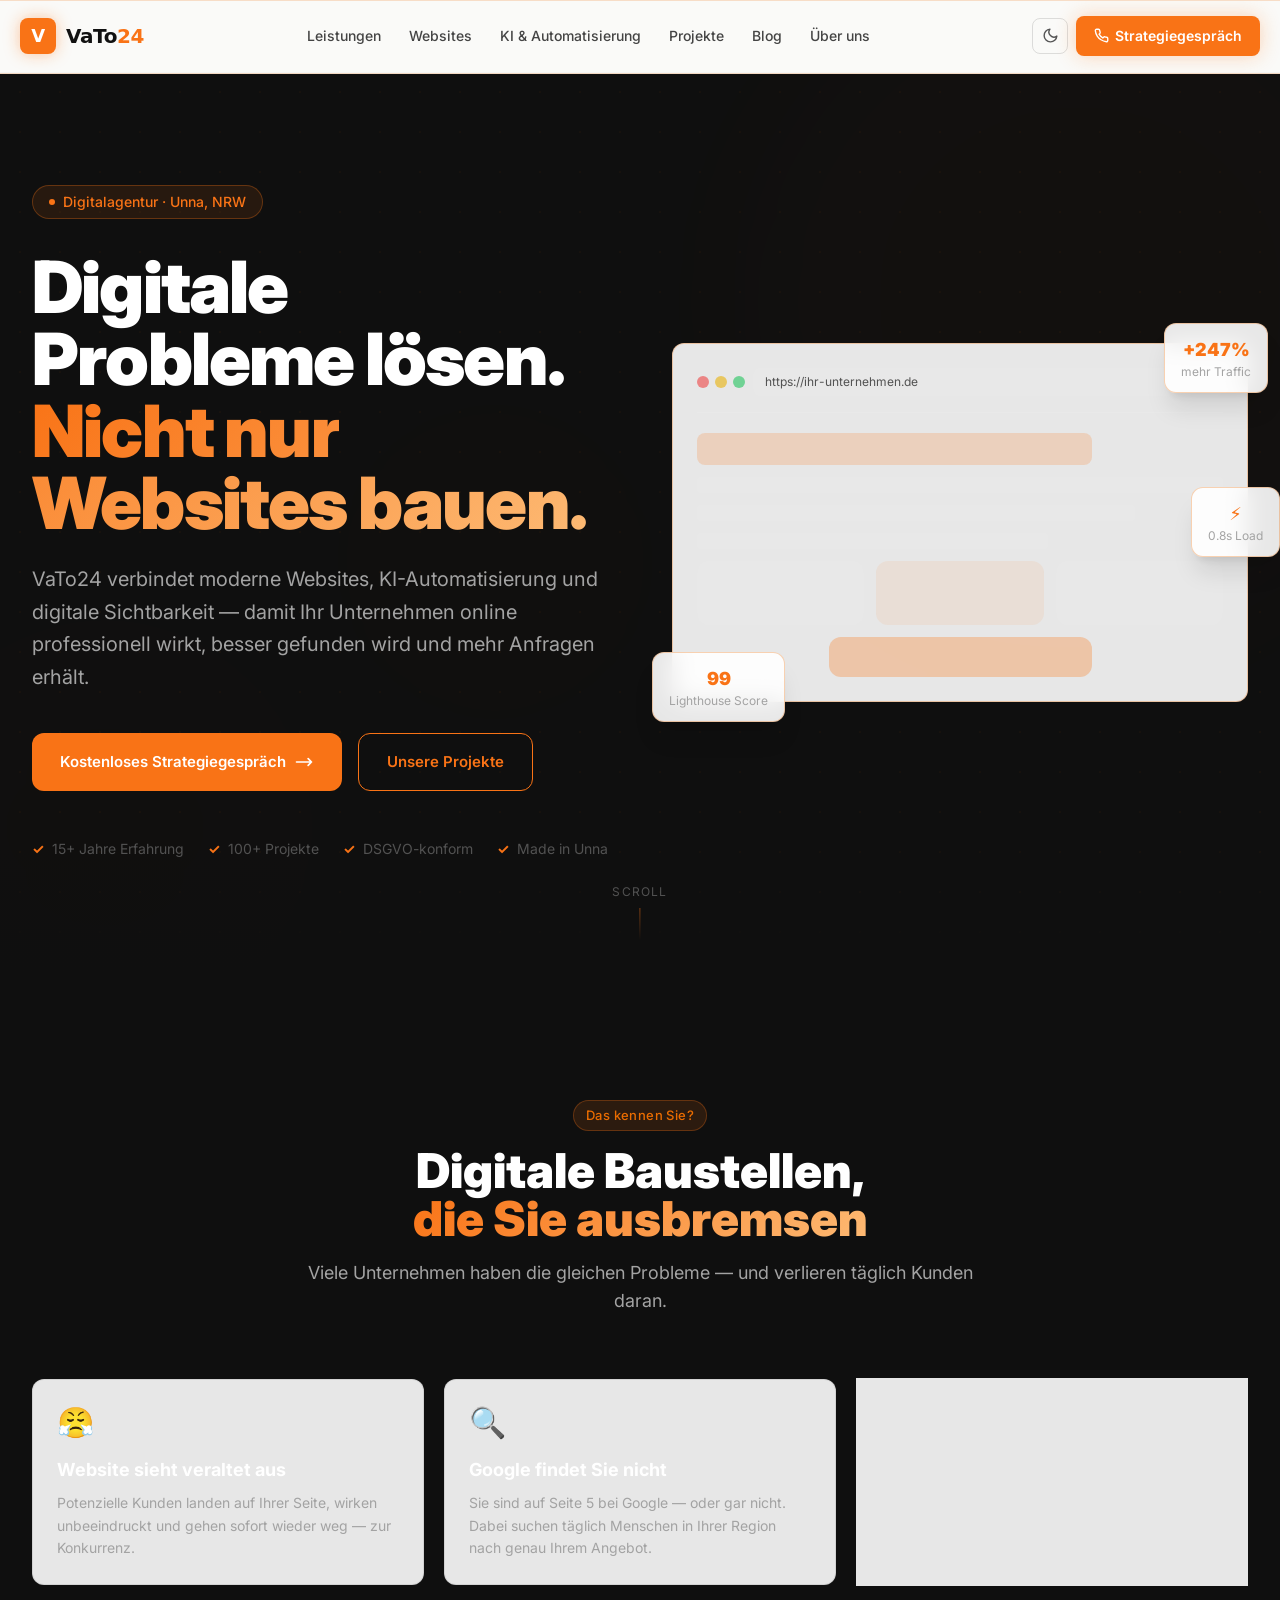
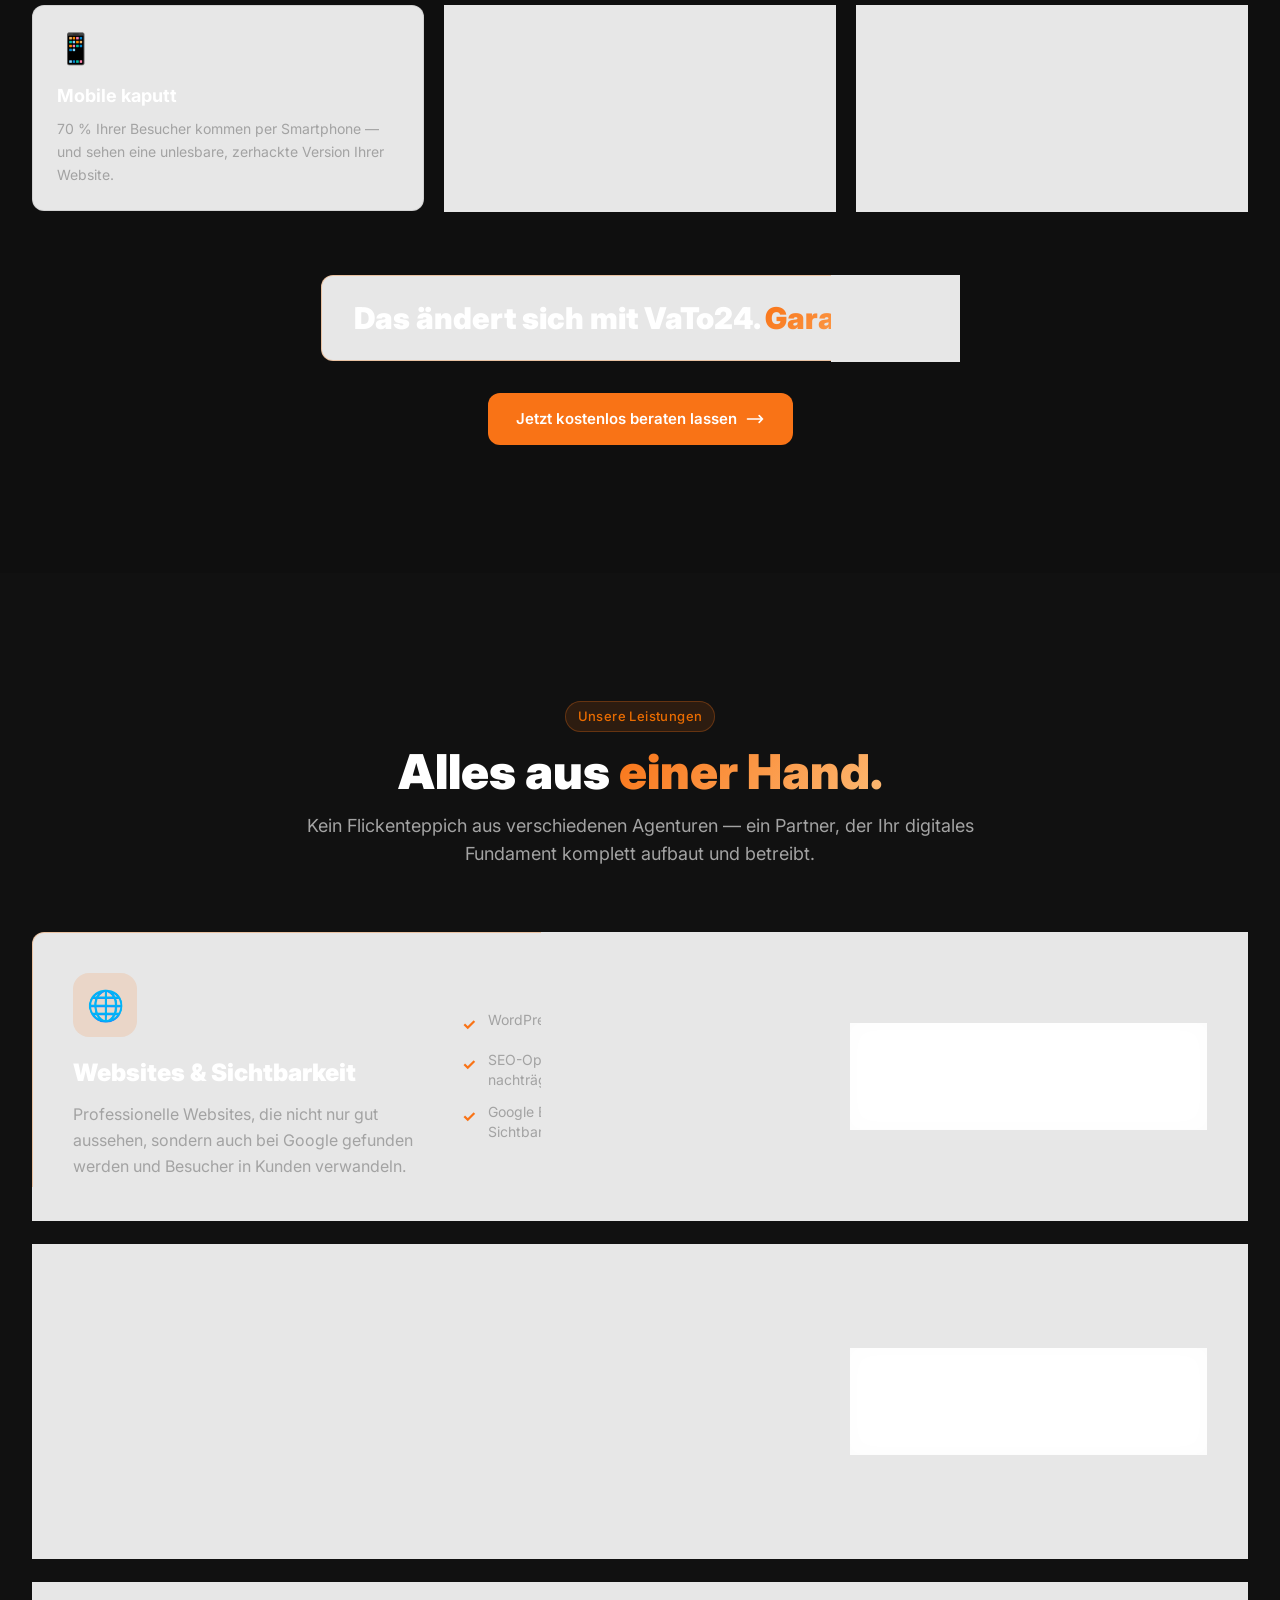
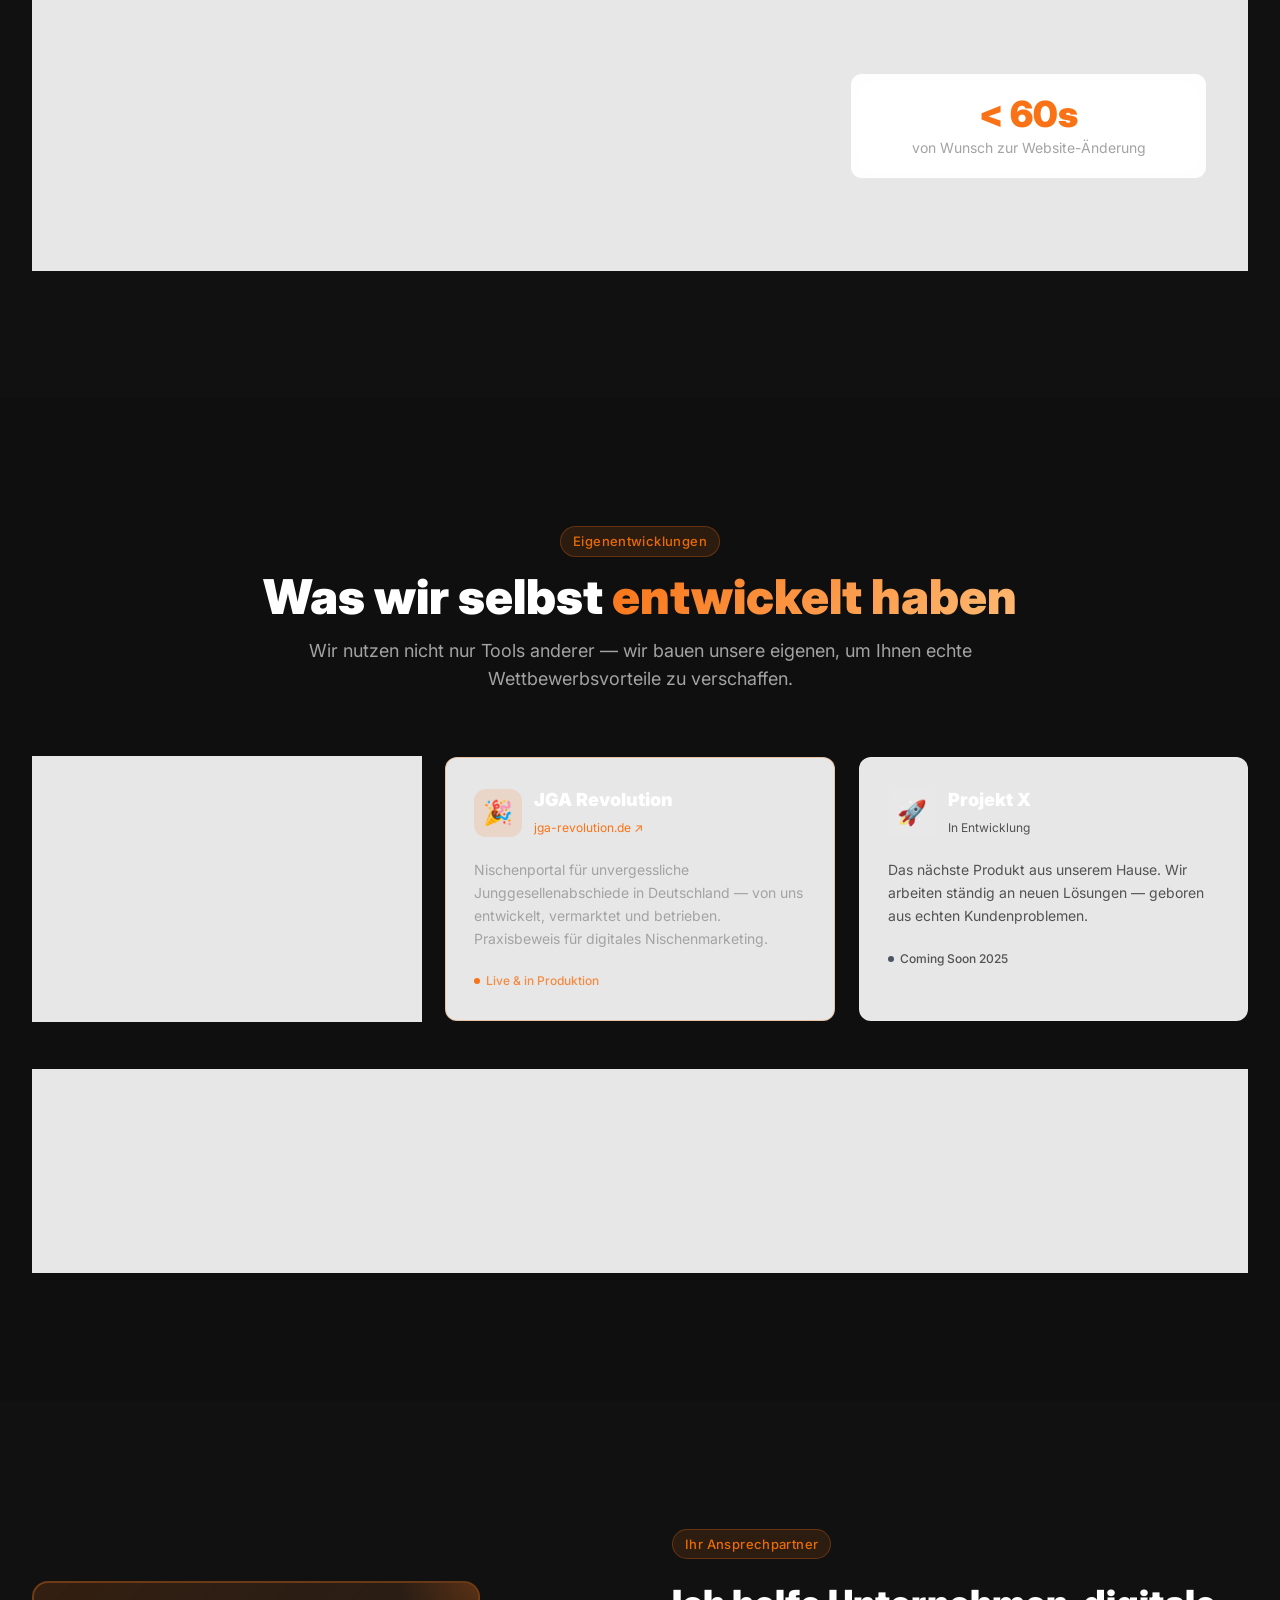
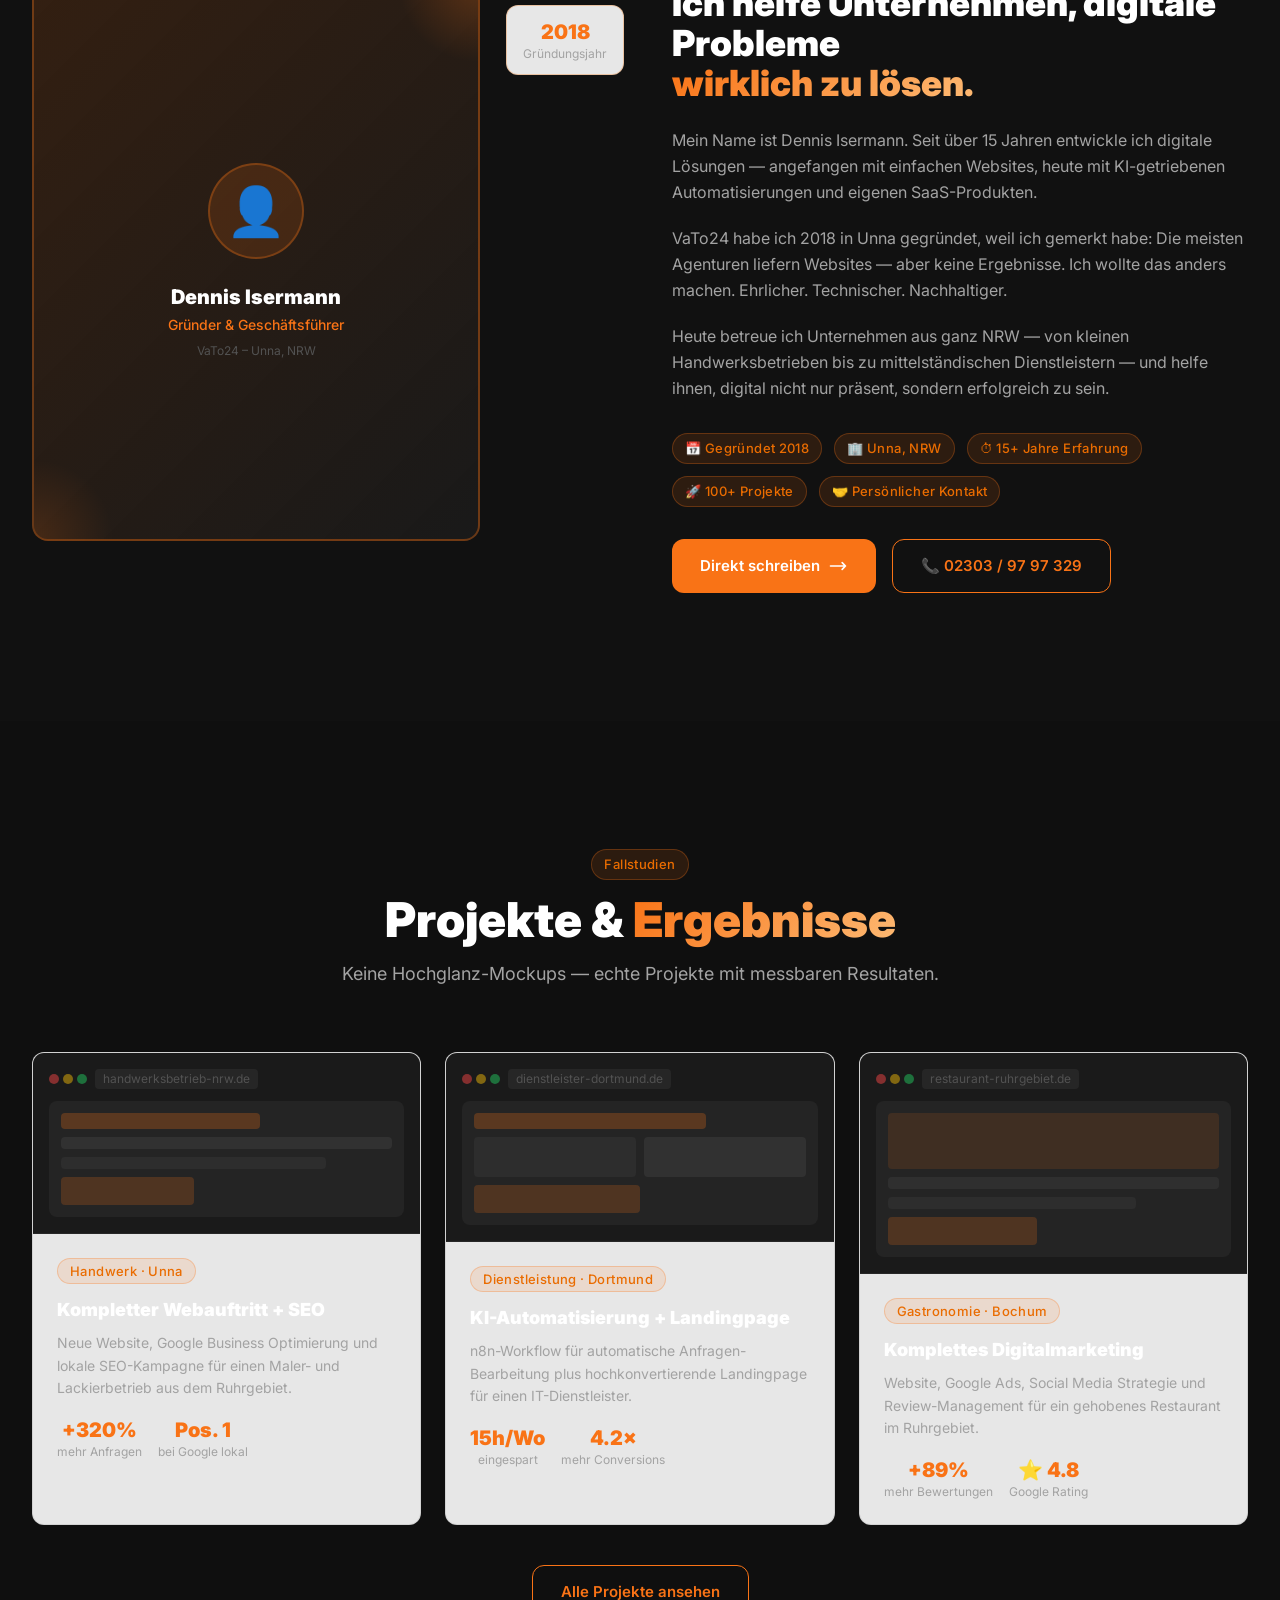
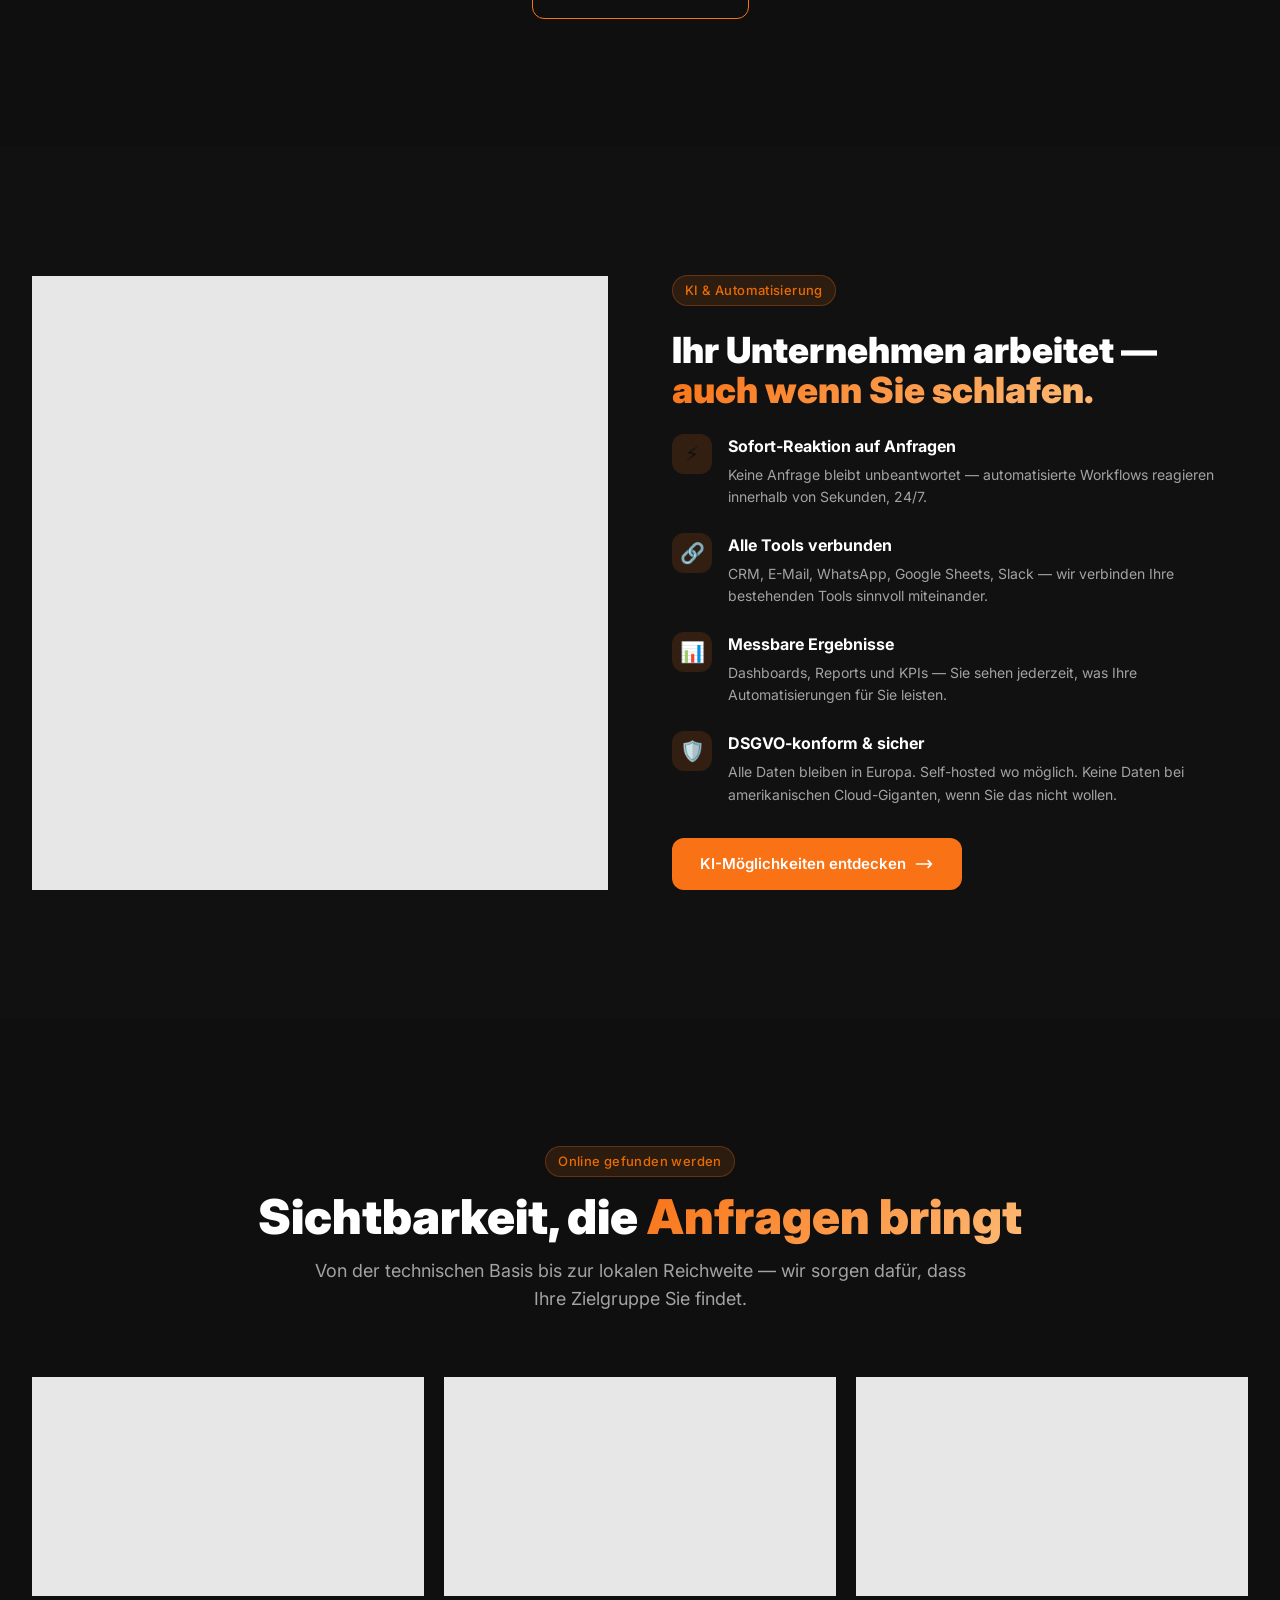
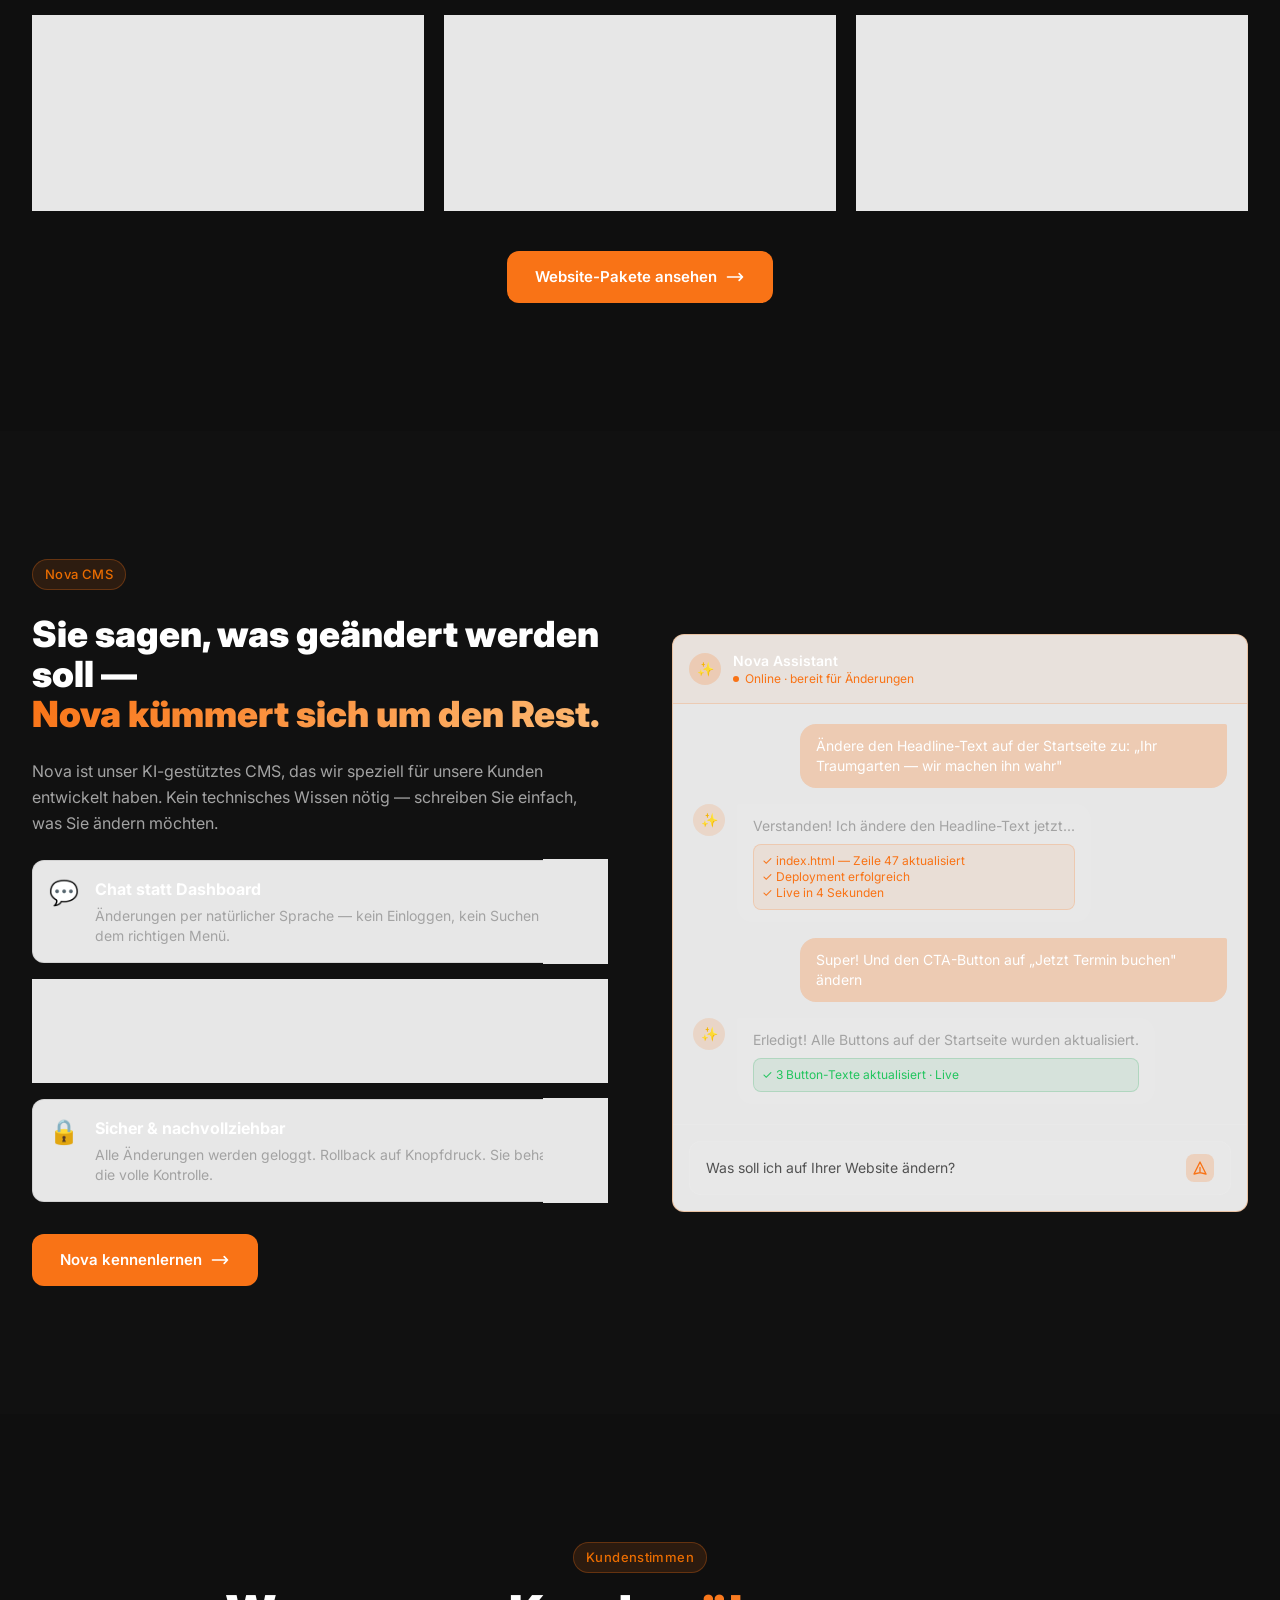
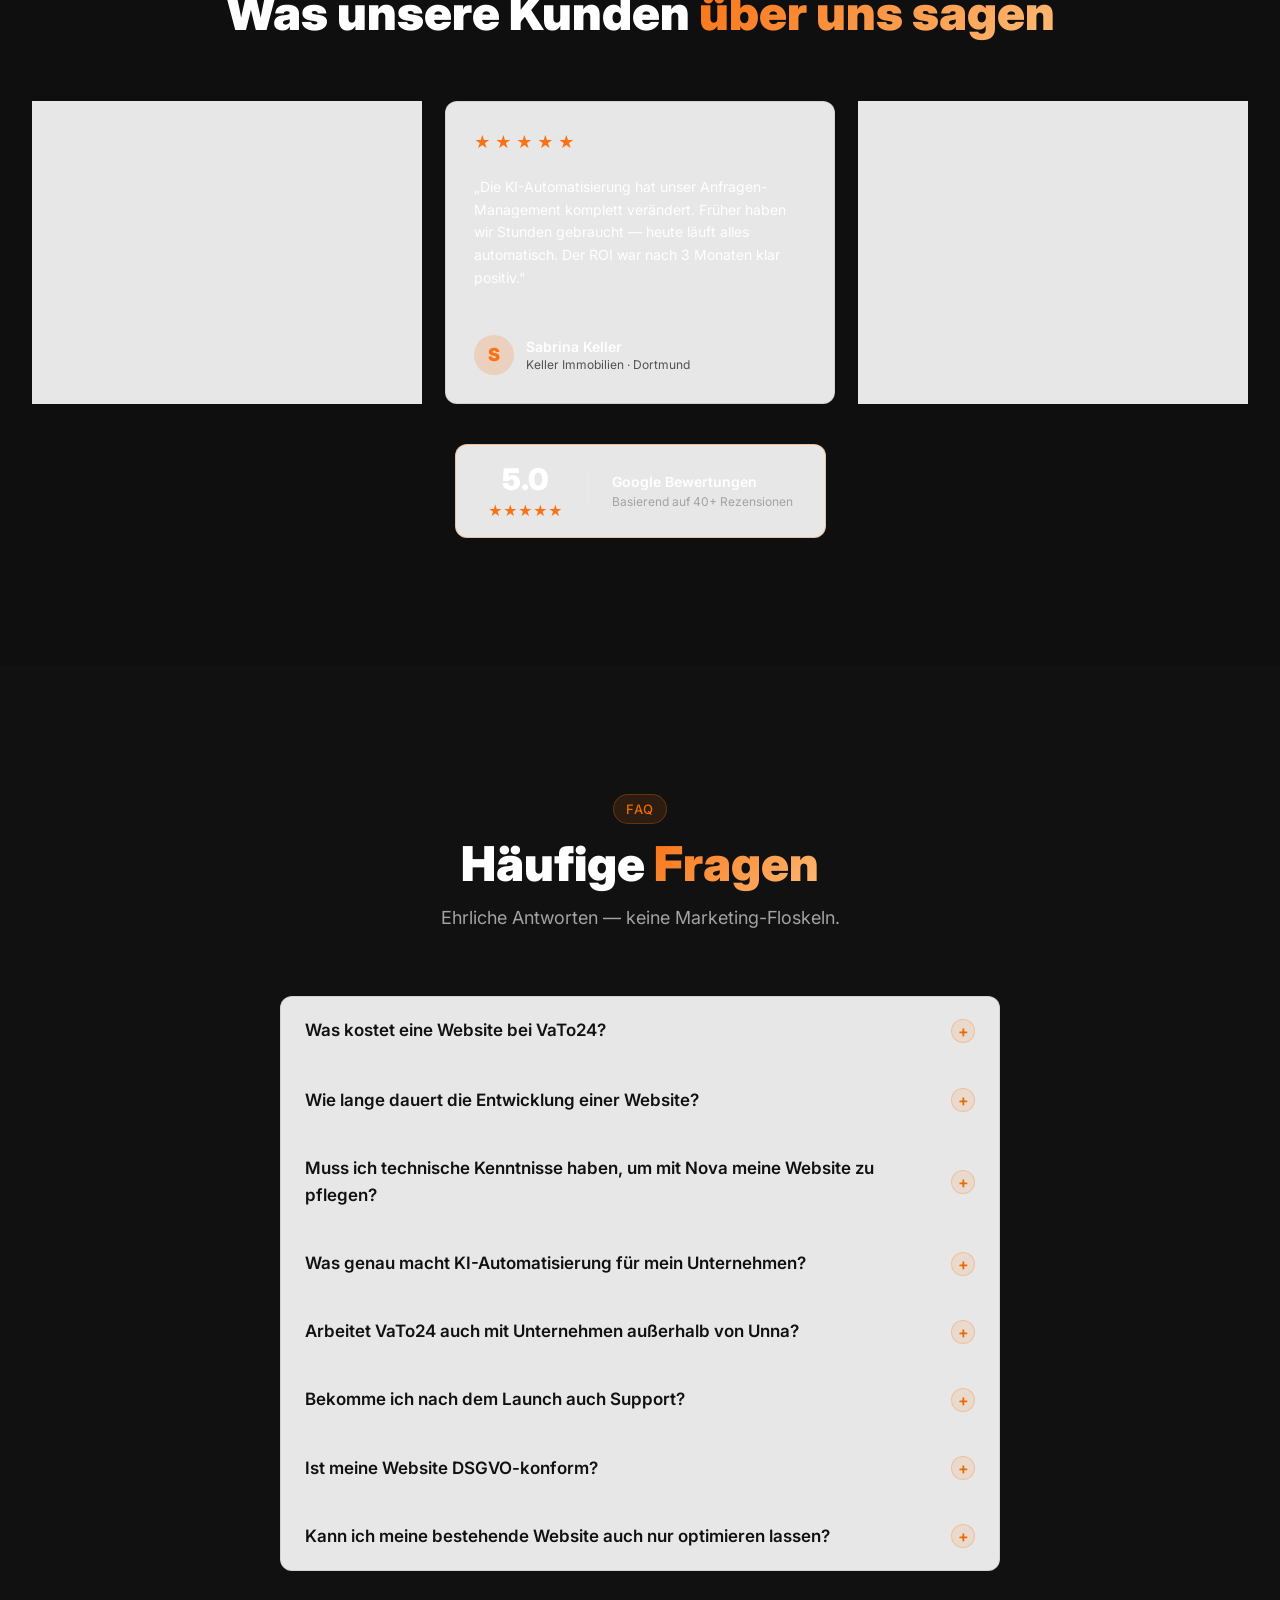
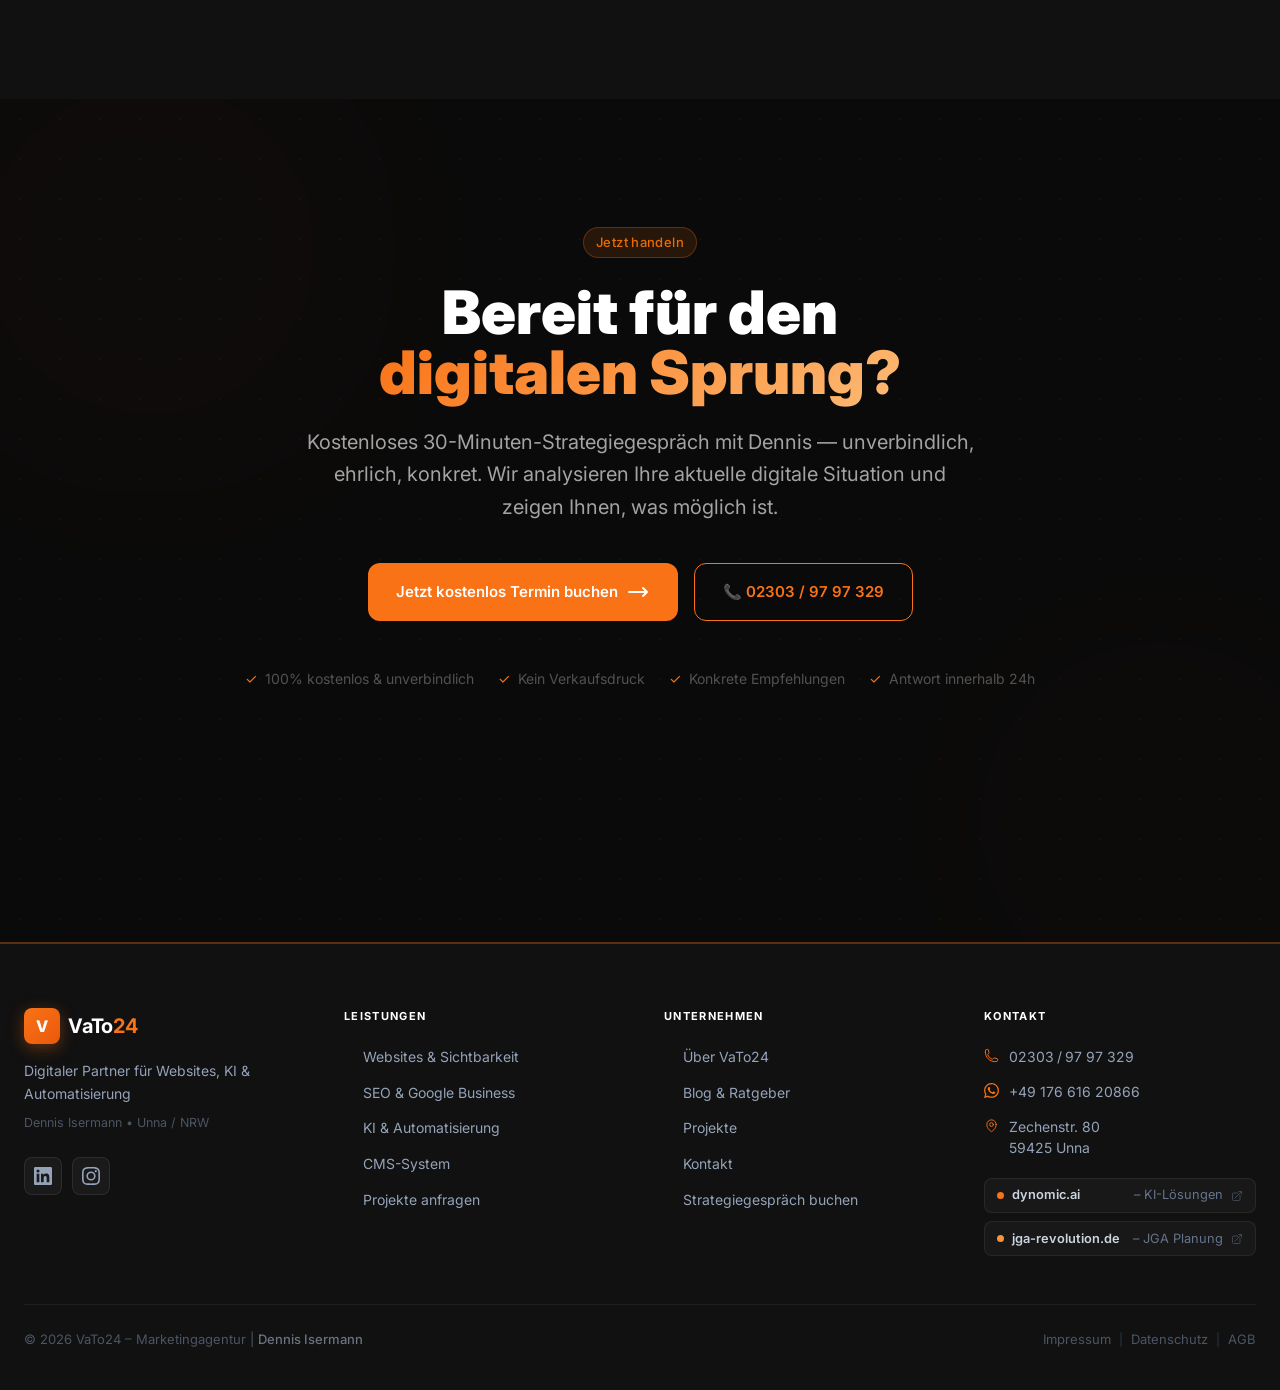
==== commit 296604fc: "feat: Light/Dark Mode Toggle - orange brand, CSS variables, system preference detection" ====
--- a/index.html
+++ b/index.html
@@ -3,6 +3,14 @@
 <head>
   <meta charset="UTF-8" />
   <meta name="viewport" content="width=device-width, initial-scale=1.0" />
+  <!-- Theme: apply before render to avoid flash of wrong theme -->
+  <script>
+    (function(){
+      var t=localStorage.getItem('vato24-theme');
+      var d=window.matchMedia('(prefers-color-scheme: dark)').matches;
+      document.documentElement.setAttribute('data-theme', t||(d?'dark':'light'));
+    })();
+  </script>
 
   <!-- Primary SEO -->
   <title>VaTo24 – Digitalagentur für Websites, KI &amp; Automatisierung | Unna, NRW</title>
@@ -94,10 +102,10 @@
   <link href="https://fonts.googleapis.com/css2?family=Inter:wght@300;400;500;600;700;800;900&display=swap" rel="stylesheet" />
 
   <!-- Main CSS (Tailwind + Brand System) -->
-  <script type="module" crossorigin src="/assets/index-BnNQoy-U.js"></script>
-  <link rel="modulepreload" crossorigin href="/assets/footer-tqYAZL7L.js">
+  <script type="module" crossorigin src="/assets/index-BUjF9KPV.js"></script>
+  <link rel="modulepreload" crossorigin href="/assets/footer-vh9RchyU.js">
   <link rel="modulepreload" crossorigin href="/assets/animations-CetyjiHi.js">
-  <link rel="stylesheet" crossorigin href="/assets/footer-BsnbfBDX.css">
+  <link rel="stylesheet" crossorigin href="/assets/footer-o9cNlJG-.css">
 </head>
 <body class="bg-[#0f0f0f] text-white">
 
--- a/assets/footer-o9cNlJG-.css
+++ b/assets/footer-o9cNlJG-.css
@@ -0,0 +1 @@
+*,:before,:after{--tw-border-spacing-x: 0;--tw-border-spacing-y: 0;--tw-translate-x: 0;--tw-translate-y: 0;--tw-rotate: 0;--tw-skew-x: 0;--tw-skew-y: 0;--tw-scale-x: 1;--tw-scale-y: 1;--tw-pan-x: ;--tw-pan-y: ;--tw-pinch-zoom: ;--tw-scroll-snap-strictness: proximity;--tw-gradient-from-position: ;--tw-gradient-via-position: ;--tw-gradient-to-position: ;--tw-ordinal: ;--tw-slashed-zero: ;--tw-numeric-figure: ;--tw-numeric-spacing: ;--tw-numeric-fraction: ;--tw-ring-inset: ;--tw-ring-offset-width: 0px;--tw-ring-offset-color: #fff;--tw-ring-color: rgb(59 130 246 / .5);--tw-ring-offset-shadow: 0 0 #0000;--tw-ring-shadow: 0 0 #0000;--tw-shadow: 0 0 #0000;--tw-shadow-colored: 0 0 #0000;--tw-blur: ;--tw-brightness: ;--tw-contrast: ;--tw-grayscale: ;--tw-hue-rotate: ;--tw-invert: ;--tw-saturate: ;--tw-sepia: ;--tw-drop-shadow: ;--tw-backdrop-blur: ;--tw-backdrop-brightness: ;--tw-backdrop-contrast: ;--tw-backdrop-grayscale: ;--tw-backdrop-hue-rotate: ;--tw-backdrop-invert: ;--tw-backdrop-opacity: ;--tw-backdrop-saturate: ;--tw-backdrop-sepia: ;--tw-contain-size: ;--tw-contain-layout: ;--tw-contain-paint: ;--tw-contain-style: }::backdrop{--tw-border-spacing-x: 0;--tw-border-spacing-y: 0;--tw-translate-x: 0;--tw-translate-y: 0;--tw-rotate: 0;--tw-skew-x: 0;--tw-skew-y: 0;--tw-scale-x: 1;--tw-scale-y: 1;--tw-pan-x: ;--tw-pan-y: ;--tw-pinch-zoom: ;--tw-scroll-snap-strictness: proximity;--tw-gradient-from-position: ;--tw-gradient-via-position: ;--tw-gradient-to-position: ;--tw-ordinal: ;--tw-slashed-zero: ;--tw-numeric-figure: ;--tw-numeric-spacing: ;--tw-numeric-fraction: ;--tw-ring-inset: ;--tw-ring-offset-width: 0px;--tw-ring-offset-color: #fff;--tw-ring-color: rgb(59 130 246 / .5);--tw-ring-offset-shadow: 0 0 #0000;--tw-ring-shadow: 0 0 #0000;--tw-shadow: 0 0 #0000;--tw-shadow-colored: 0 0 #0000;--tw-blur: ;--tw-brightness: ;--tw-contrast: ;--tw-grayscale: ;--tw-hue-rotate: ;--tw-invert: ;--tw-saturate: ;--tw-sepia: ;--tw-drop-shadow: ;--tw-backdrop-blur: ;--tw-backdrop-brightness: ;--tw-backdrop-contrast: ;--tw-backdrop-grayscale: ;--tw-backdrop-hue-rotate: ;--tw-backdrop-invert: ;--tw-backdrop-opacity: ;--tw-backdrop-saturate: ;--tw-backdrop-sepia: ;--tw-contain-size: ;--tw-contain-layout: ;--tw-contain-paint: ;--tw-contain-style: }*,:before,:after{box-sizing:border-box;border-width:0;border-style:solid;border-color:#e5e7eb}:before,:after{--tw-content: ""}html,:host{line-height:1.5;-webkit-text-size-adjust:100%;-moz-tab-size:4;-o-tab-size:4;tab-size:4;font-family:ui-sans-serif,system-ui,sans-serif,"Apple Color Emoji","Segoe UI Emoji",Segoe UI Symbol,"Noto Color Emoji";font-feature-settings:normal;font-variation-settings:normal;-webkit-tap-highlight-color:transparent}body{margin:0;line-height:inherit}hr{height:0;color:inherit;border-top-width:1px}abbr:where([title]){-webkit-text-decoration:underline dotted;text-decoration:underline dotted}h1,h2,h3,h4,h5,h6{font-size:inherit;font-weight:inherit}a{color:inherit;text-decoration:inherit}b,strong{font-weight:bolder}code,kbd,samp,pre{font-family:ui-monospace,SFMono-Regular,Menlo,Monaco,Consolas,Liberation Mono,Courier New,monospace;font-feature-settings:normal;font-variation-settings:normal;font-size:1em}small{font-size:80%}sub,sup{font-size:75%;line-height:0;position:relative;vertical-align:baseline}sub{bottom:-.25em}sup{top:-.5em}table{text-indent:0;border-color:inherit;border-collapse:collapse}button,input,optgroup,select,textarea{font-family:inherit;font-feature-settings:inherit;font-variation-settings:inherit;font-size:100%;font-weight:inherit;line-height:inherit;letter-spacing:inherit;color:inherit;margin:0;padding:0}button,select{text-transform:none}button,input:where([type=button]),input:where([type=reset]),input:where([type=submit]){-webkit-appearance:button;background-color:transparent;background-image:none}:-moz-focusring{outline:auto}:-moz-ui-invalid{box-shadow:none}progress{vertical-align:baseline}::-webkit-inner-spin-button,::-webkit-outer-spin-button{height:auto}[type=search]{-webkit-appearance:textfield;outline-offset:-2px}::-webkit-search-decoration{-webkit-appearance:none}::-webkit-file-upload-button{-webkit-appearance:button;font:inherit}summary{display:list-item}blockquote,dl,dd,h1,h2,h3,h4,h5,h6,hr,figure,p,pre{margin:0}fieldset{margin:0;padding:0}legend{padding:0}ol,ul,menu{list-style:none;margin:0;padding:0}dialog{padding:0}textarea{resize:vertical}input::-moz-placeholder,textarea::-moz-placeholder{opacity:1;color:#9ca3af}input::placeholder,textarea::placeholder{opacity:1;color:#9ca3af}button,[role=button]{cursor:pointer}:disabled{cursor:default}img,svg,video,canvas,audio,iframe,embed,object{display:block;vertical-align:middle}img,video{max-width:100%;height:auto}[hidden]:where(:not([hidden=until-found])){display:none}.\!container{width:100%!important}.container{width:100%}@media (min-width: 640px){.\!container{max-width:640px!important}.container{max-width:640px}}@media (min-width: 768px){.\!container{max-width:768px!important}.container{max-width:768px}}@media (min-width: 1024px){.\!container{max-width:1024px!important}.container{max-width:1024px}}@media (min-width: 1280px){.\!container{max-width:1280px!important}.container{max-width:1280px}}@media (min-width: 1536px){.\!container{max-width:1536px!important}.container{max-width:1536px}}.prose{color:var(--tw-prose-body);max-width:65ch}.prose :where(p):not(:where([class~=not-prose],[class~=not-prose] *)){margin-top:1.25em;margin-bottom:1.25em}.prose :where([class~=lead]):not(:where([class~=not-prose],[class~=not-prose] *)){color:var(--tw-prose-lead);font-size:1.25em;line-height:1.6;margin-top:1.2em;margin-bottom:1.2em}.prose :where(a):not(:where([class~=not-prose],[class~=not-prose] *)){color:var(--tw-prose-links);text-decoration:underline;font-weight:500}.prose :where(strong):not(:where([class~=not-prose],[class~=not-prose] *)){color:var(--tw-prose-bold);font-weight:600}.prose :where(a strong):not(:where([class~=not-prose],[class~=not-prose] *)){color:inherit}.prose :where(blockquote strong):not(:where([class~=not-prose],[class~=not-prose] *)){color:inherit}.prose :where(thead th strong):not(:where([class~=not-prose],[class~=not-prose] *)){color:inherit}.prose :where(ol):not(:where([class~=not-prose],[class~=not-prose] *)){list-style-type:decimal;margin-top:1.25em;margin-bottom:1.25em;padding-inline-start:1.625em}.prose :where(ol[type=A]):not(:where([class~=not-prose],[class~=not-prose] *)){list-style-type:upper-alpha}.prose :where(ol[type=a]):not(:where([class~=not-prose],[class~=not-prose] *)){list-style-type:lower-alpha}.prose :where(ol[type=A s]):not(:where([class~=not-prose],[class~=not-prose] *)){list-style-type:upper-alpha}.prose :where(ol[type=a s]):not(:where([class~=not-prose],[class~=not-prose] *)){list-style-type:lower-alpha}.prose :where(ol[type=I]):not(:where([class~=not-prose],[class~=not-prose] *)){list-style-type:upper-roman}.prose :where(ol[type=i]):not(:where([class~=not-prose],[class~=not-prose] *)){list-style-type:lower-roman}.prose :where(ol[type=I s]):not(:where([class~=not-prose],[class~=not-prose] *)){list-style-type:upper-roman}.prose :where(ol[type=i s]):not(:where([class~=not-prose],[class~=not-prose] *)){list-style-type:lower-roman}.prose :where(ol[type="1"]):not(:where([class~=not-prose],[class~=not-prose] *)){list-style-type:decimal}.prose :where(ul):not(:where([class~=not-prose],[class~=not-prose] *)){list-style-type:disc;margin-top:1.25em;margin-bottom:1.25em;padding-inline-start:1.625em}.prose :where(ol>li):not(:where([class~=not-prose],[class~=not-prose] *))::marker{font-weight:400;color:var(--tw-prose-counters)}.prose :where(ul>li):not(:where([class~=not-prose],[class~=not-prose] *))::marker{color:var(--tw-prose-bullets)}.prose :where(dt):not(:where([class~=not-prose],[class~=not-prose] *)){color:var(--tw-prose-headings);font-weight:600;margin-top:1.25em}.prose :where(hr):not(:where([class~=not-prose],[class~=not-prose] *)){border-color:var(--tw-prose-hr);border-top-width:1px;margin-top:3em;margin-bottom:3em}.prose :where(blockquote):not(:where([class~=not-prose],[class~=not-prose] *)){font-weight:500;font-style:italic;color:var(--tw-prose-quotes);border-inline-start-width:.25rem;border-inline-start-color:var(--tw-prose-quote-borders);quotes:"“""”""‘""’";margin-top:1.6em;margin-bottom:1.6em;padding-inline-start:1em}.prose :where(blockquote p:first-of-type):not(:where([class~=not-prose],[class~=not-prose] *)):before{content:open-quote}.prose :where(blockquote p:last-of-type):not(:where([class~=not-prose],[class~=not-prose] *)):after{content:close-quote}.prose :where(h1):not(:where([class~=not-prose],[class~=not-prose] *)){color:var(--tw-prose-headings);font-weight:800;font-size:2.25em;margin-top:0;margin-bottom:.8888889em;line-height:1.1111111}.prose :where(h1 strong):not(:where([class~=not-prose],[class~=not-prose] *)){font-weight:900;color:inherit}.prose :where(h2):not(:where([class~=not-prose],[class~=not-prose] *)){color:var(--tw-prose-headings);font-weight:700;font-size:1.5em;margin-top:2em;margin-bottom:1em;line-height:1.3333333}.prose :where(h2 strong):not(:where([class~=not-prose],[class~=not-prose] *)){font-weight:800;color:inherit}.prose :where(h3):not(:where([class~=not-prose],[class~=not-prose] *)){color:var(--tw-prose-headings);font-weight:600;font-size:1.25em;margin-top:1.6em;margin-bottom:.6em;line-height:1.6}.prose :where(h3 strong):not(:where([class~=not-prose],[class~=not-prose] *)){font-weight:700;color:inherit}.prose :where(h4):not(:where([class~=not-prose],[class~=not-prose] *)){color:var(--tw-prose-headings);font-weight:600;margin-top:1.5em;margin-bottom:.5em;line-height:1.5}.prose :where(h4 strong):not(:where([class~=not-prose],[class~=not-prose] *)){font-weight:700;color:inherit}.prose :where(img):not(:where([class~=not-prose],[class~=not-prose] *)){margin-top:2em;margin-bottom:2em}.prose :where(picture):not(:where([class~=not-prose],[class~=not-prose] *)){display:block;margin-top:2em;margin-bottom:2em}.prose :where(video):not(:where([class~=not-prose],[class~=not-prose] *)){margin-top:2em;margin-bottom:2em}.prose :where(kbd):not(:where([class~=not-prose],[class~=not-prose] *)){font-weight:500;font-family:inherit;color:var(--tw-prose-kbd);box-shadow:0 0 0 1px var(--tw-prose-kbd-shadows),0 3px 0 var(--tw-prose-kbd-shadows);font-size:.875em;border-radius:.3125rem;padding-top:.1875em;padding-inline-end:.375em;padding-bottom:.1875em;padding-inline-start:.375em}.prose :where(code):not(:where([class~=not-prose],[class~=not-prose] *)){color:var(--tw-prose-code);font-weight:600;font-size:.875em}.prose :where(code):not(:where([class~=not-prose],[class~=not-prose] *)):before{content:"`"}.prose :where(code):not(:where([class~=not-prose],[class~=not-prose] *)):after{content:"`"}.prose :where(a code):not(:where([class~=not-prose],[class~=not-prose] *)){color:inherit}.prose :where(h1 code):not(:where([class~=not-prose],[class~=not-prose] *)){color:inherit}.prose :where(h2 code):not(:where([class~=not-prose],[class~=not-prose] *)){color:inherit;font-size:.875em}.prose :where(h3 code):not(:where([class~=not-prose],[class~=not-prose] *)){color:inherit;font-size:.9em}.prose :where(h4 code):not(:where([class~=not-prose],[class~=not-prose] *)){color:inherit}.prose :where(blockquote code):not(:where([class~=not-prose],[class~=not-prose] *)){color:inherit}.prose :where(thead th code):not(:where([class~=not-prose],[class~=not-prose] *)){color:inherit}.prose :where(pre):not(:where([class~=not-prose],[class~=not-prose] *)){color:var(--tw-prose-pre-code);background-color:var(--tw-prose-pre-bg);overflow-x:auto;font-weight:400;font-size:.875em;line-height:1.7142857;margin-top:1.7142857em;margin-bottom:1.7142857em;border-radius:.375rem;padding-top:.8571429em;padding-inline-end:1.1428571em;padding-bottom:.8571429em;padding-inline-start:1.1428571em}.prose :where(pre code):not(:where([class~=not-prose],[class~=not-prose] *)){background-color:transparent;border-width:0;border-radius:0;padding:0;font-weight:inherit;color:inherit;font-size:inherit;font-family:inherit;line-height:inherit}.prose :where(pre code):not(:where([class~=not-prose],[class~=not-prose] *)):before{content:none}.prose :where(pre code):not(:where([class~=not-prose],[class~=not-prose] *)):after{content:none}.prose :where(table):not(:where([class~=not-prose],[class~=not-prose] *)){width:100%;table-layout:auto;margin-top:2em;margin-bottom:2em;font-size:.875em;line-height:1.7142857}.prose :where(thead):not(:where([class~=not-prose],[class~=not-prose] *)){border-bottom-width:1px;border-bottom-color:var(--tw-prose-th-borders)}.prose :where(thead th):not(:where([class~=not-prose],[class~=not-prose] *)){color:var(--tw-prose-headings);font-weight:600;vertical-align:bottom;padding-inline-end:.5714286em;padding-bottom:.5714286em;padding-inline-start:.5714286em}.prose :where(tbody tr):not(:where([class~=not-prose],[class~=not-prose] *)){border-bottom-width:1px;border-bottom-color:var(--tw-prose-td-borders)}.prose :where(tbody tr:last-child):not(:where([class~=not-prose],[class~=not-prose] *)){border-bottom-width:0}.prose :where(tbody td):not(:where([class~=not-prose],[class~=not-prose] *)){vertical-align:baseline}.prose :where(tfoot):not(:where([class~=not-prose],[class~=not-prose] *)){border-top-width:1px;border-top-color:var(--tw-prose-th-borders)}.prose :where(tfoot td):not(:where([class~=not-prose],[class~=not-prose] *)){vertical-align:top}.prose :where(th,td):not(:where([class~=not-prose],[class~=not-prose] *)){text-align:start}.prose :where(figure>*):not(:where([class~=not-prose],[class~=not-prose] *)){margin-top:0;margin-bottom:0}.prose :where(figcaption):not(:where([class~=not-prose],[class~=not-prose] *)){color:var(--tw-prose-captions);font-size:.875em;line-height:1.4285714;margin-top:.8571429em}.prose{--tw-prose-body: #374151;--tw-prose-headings: #111827;--tw-prose-lead: #4b5563;--tw-prose-links: #111827;--tw-prose-bold: #111827;--tw-prose-counters: #6b7280;--tw-prose-bullets: #d1d5db;--tw-prose-hr: #e5e7eb;--tw-prose-quotes: #111827;--tw-prose-quote-borders: #e5e7eb;--tw-prose-captions: #6b7280;--tw-prose-kbd: #111827;--tw-prose-kbd-shadows: rgb(17 24 39 / 10%);--tw-prose-code: #111827;--tw-prose-pre-code: #e5e7eb;--tw-prose-pre-bg: #1f2937;--tw-prose-th-borders: #d1d5db;--tw-prose-td-borders: #e5e7eb;--tw-prose-invert-body: #d1d5db;--tw-prose-invert-headings: #fff;--tw-prose-invert-lead: #9ca3af;--tw-prose-invert-links: #fff;--tw-prose-invert-bold: #fff;--tw-prose-invert-counters: #9ca3af;--tw-prose-invert-bullets: #4b5563;--tw-prose-invert-hr: #374151;--tw-prose-invert-quotes: #f3f4f6;--tw-prose-invert-quote-borders: #374151;--tw-prose-invert-captions: #9ca3af;--tw-prose-invert-kbd: #fff;--tw-prose-invert-kbd-shadows: rgb(255 255 255 / 10%);--tw-prose-invert-code: #fff;--tw-prose-invert-pre-code: #d1d5db;--tw-prose-invert-pre-bg: rgb(0 0 0 / 50%);--tw-prose-invert-th-borders: #4b5563;--tw-prose-invert-td-borders: #374151;font-size:1rem;line-height:1.75}.prose :where(picture>img):not(:where([class~=not-prose],[class~=not-prose] *)){margin-top:0;margin-bottom:0}.prose :where(li):not(:where([class~=not-prose],[class~=not-prose] *)){margin-top:.5em;margin-bottom:.5em}.prose :where(ol>li):not(:where([class~=not-prose],[class~=not-prose] *)){padding-inline-start:.375em}.prose :where(ul>li):not(:where([class~=not-prose],[class~=not-prose] *)){padding-inline-start:.375em}.prose :where(.prose>ul>li p):not(:where([class~=not-prose],[class~=not-prose] *)){margin-top:.75em;margin-bottom:.75em}.prose :where(.prose>ul>li>p:first-child):not(:where([class~=not-prose],[class~=not-prose] *)){margin-top:1.25em}.prose :where(.prose>ul>li>p:last-child):not(:where([class~=not-prose],[class~=not-prose] *)){margin-bottom:1.25em}.prose :where(.prose>ol>li>p:first-child):not(:where([class~=not-prose],[class~=not-prose] *)){margin-top:1.25em}.prose :where(.prose>ol>li>p:last-child):not(:where([class~=not-prose],[class~=not-prose] *)){margin-bottom:1.25em}.prose :where(ul ul,ul ol,ol ul,ol ol):not(:where([class~=not-prose],[class~=not-prose] *)){margin-top:.75em;margin-bottom:.75em}.prose :where(dl):not(:where([class~=not-prose],[class~=not-prose] *)){margin-top:1.25em;margin-bottom:1.25em}.prose :where(dd):not(:where([class~=not-prose],[class~=not-prose] *)){margin-top:.5em;padding-inline-start:1.625em}.prose :where(hr+*):not(:where([class~=not-prose],[class~=not-prose] *)){margin-top:0}.prose :where(h2+*):not(:where([class~=not-prose],[class~=not-prose] *)){margin-top:0}.prose :where(h3+*):not(:where([class~=not-prose],[class~=not-prose] *)){margin-top:0}.prose :where(h4+*):not(:where([class~=not-prose],[class~=not-prose] *)){margin-top:0}.prose :where(thead th:first-child):not(:where([class~=not-prose],[class~=not-prose] *)){padding-inline-start:0}.prose :where(thead th:last-child):not(:where([class~=not-prose],[class~=not-prose] *)){padding-inline-end:0}.prose :where(tbody td,tfoot td):not(:where([class~=not-prose],[class~=not-prose] *)){padding-top:.5714286em;padding-inline-end:.5714286em;padding-bottom:.5714286em;padding-inline-start:.5714286em}.prose :where(tbody td:first-child,tfoot td:first-child):not(:where([class~=not-prose],[class~=not-prose] *)){padding-inline-start:0}.prose :where(tbody td:last-child,tfoot td:last-child):not(:where([class~=not-prose],[class~=not-prose] *)){padding-inline-end:0}.prose :where(figure):not(:where([class~=not-prose],[class~=not-prose] *)){margin-top:2em;margin-bottom:2em}.prose :where(.prose>:first-child):not(:where([class~=not-prose],[class~=not-prose] *)){margin-top:0}.prose :where(.prose>:last-child):not(:where([class~=not-prose],[class~=not-prose] *)){margin-bottom:0}.prose-lg{font-size:1.125rem;line-height:1.7777778}.prose-lg :where(p):not(:where([class~=not-prose],[class~=not-prose] *)){margin-top:1.3333333em;margin-bottom:1.3333333em}.prose-lg :where([class~=lead]):not(:where([class~=not-prose],[class~=not-prose] *)){font-size:1.2222222em;line-height:1.4545455;margin-top:1.0909091em;margin-bottom:1.0909091em}.prose-lg :where(blockquote):not(:where([class~=not-prose],[class~=not-prose] *)){margin-top:1.6666667em;margin-bottom:1.6666667em;padding-inline-start:1em}.prose-lg :where(h1):not(:where([class~=not-prose],[class~=not-prose] *)){font-size:2.6666667em;margin-top:0;margin-bottom:.8333333em;line-height:1}.prose-lg :where(h2):not(:where([class~=not-prose],[class~=not-prose] *)){font-size:1.6666667em;margin-top:1.8666667em;margin-bottom:1.0666667em;line-height:1.3333333}.prose-lg :where(h3):not(:where([class~=not-prose],[class~=not-prose] *)){font-size:1.3333333em;margin-top:1.6666667em;margin-bottom:.6666667em;line-height:1.5}.prose-lg :where(h4):not(:where([class~=not-prose],[class~=not-prose] *)){margin-top:1.7777778em;margin-bottom:.4444444em;line-height:1.5555556}.prose-lg :where(img):not(:where([class~=not-prose],[class~=not-prose] *)){margin-top:1.7777778em;margin-bottom:1.7777778em}.prose-lg :where(picture):not(:where([class~=not-prose],[class~=not-prose] *)){margin-top:1.7777778em;margin-bottom:1.7777778em}.prose-lg :where(picture>img):not(:where([class~=not-prose],[class~=not-prose] *)){margin-top:0;margin-bottom:0}.prose-lg :where(video):not(:where([class~=not-prose],[class~=not-prose] *)){margin-top:1.7777778em;margin-bottom:1.7777778em}.prose-lg :where(kbd):not(:where([class~=not-prose],[class~=not-prose] *)){font-size:.8888889em;border-radius:.3125rem;padding-top:.2222222em;padding-inline-end:.4444444em;padding-bottom:.2222222em;padding-inline-start:.4444444em}.prose-lg :where(code):not(:where([class~=not-prose],[class~=not-prose] *)){font-size:.8888889em}.prose-lg :where(h2 code):not(:where([class~=not-prose],[class~=not-prose] *)){font-size:.8666667em}.prose-lg :where(h3 code):not(:where([class~=not-prose],[class~=not-prose] *)){font-size:.875em}.prose-lg :where(pre):not(:where([class~=not-prose],[class~=not-prose] *)){font-size:.8888889em;line-height:1.75;margin-top:2em;margin-bottom:2em;border-radius:.375rem;padding-top:1em;padding-inline-end:1.5em;padding-bottom:1em;padding-inline-start:1.5em}.prose-lg :where(ol):not(:where([class~=not-prose],[class~=not-prose] *)){margin-top:1.3333333em;margin-bottom:1.3333333em;padding-inline-start:1.5555556em}.prose-lg :where(ul):not(:where([class~=not-prose],[class~=not-prose] *)){margin-top:1.3333333em;margin-bottom:1.3333333em;padding-inline-start:1.5555556em}.prose-lg :where(li):not(:where([class~=not-prose],[class~=not-prose] *)){margin-top:.6666667em;margin-bottom:.6666667em}.prose-lg :where(ol>li):not(:where([class~=not-prose],[class~=not-prose] *)){padding-inline-start:.4444444em}.prose-lg :where(ul>li):not(:where([class~=not-prose],[class~=not-prose] *)){padding-inline-start:.4444444em}.prose-lg :where(.prose-lg>ul>li p):not(:where([class~=not-prose],[class~=not-prose] *)){margin-top:.8888889em;margin-bottom:.8888889em}.prose-lg :where(.prose-lg>ul>li>p:first-child):not(:where([class~=not-prose],[class~=not-prose] *)){margin-top:1.3333333em}.prose-lg :where(.prose-lg>ul>li>p:last-child):not(:where([class~=not-prose],[class~=not-prose] *)){margin-bottom:1.3333333em}.prose-lg :where(.prose-lg>ol>li>p:first-child):not(:where([class~=not-prose],[class~=not-prose] *)){margin-top:1.3333333em}.prose-lg :where(.prose-lg>ol>li>p:last-child):not(:where([class~=not-prose],[class~=not-prose] *)){margin-bottom:1.3333333em}.prose-lg :where(ul ul,ul ol,ol ul,ol ol):not(:where([class~=not-prose],[class~=not-prose] *)){margin-top:.8888889em;margin-bottom:.8888889em}.prose-lg :where(dl):not(:where([class~=not-prose],[class~=not-prose] *)){margin-top:1.3333333em;margin-bottom:1.3333333em}.prose-lg :where(dt):not(:where([class~=not-prose],[class~=not-prose] *)){margin-top:1.3333333em}.prose-lg :where(dd):not(:where([class~=not-prose],[class~=not-prose] *)){margin-top:.6666667em;padding-inline-start:1.5555556em}.prose-lg :where(hr):not(:where([class~=not-prose],[class~=not-prose] *)){margin-top:3.1111111em;margin-bottom:3.1111111em}.prose-lg :where(hr+*):not(:where([class~=not-prose],[class~=not-prose] *)){margin-top:0}.prose-lg :where(h2+*):not(:where([class~=not-prose],[class~=not-prose] *)){margin-top:0}.prose-lg :where(h3+*):not(:where([class~=not-prose],[class~=not-prose] *)){margin-top:0}.prose-lg :where(h4+*):not(:where([class~=not-prose],[class~=not-prose] *)){margin-top:0}.prose-lg :where(table):not(:where([class~=not-prose],[class~=not-prose] *)){font-size:.8888889em;line-height:1.5}.prose-lg :where(thead th):not(:where([class~=not-prose],[class~=not-prose] *)){padding-inline-end:.75em;padding-bottom:.75em;padding-inline-start:.75em}.prose-lg :where(thead th:first-child):not(:where([class~=not-prose],[class~=not-prose] *)){padding-inline-start:0}.prose-lg :where(thead th:last-child):not(:where([class~=not-prose],[class~=not-prose] *)){padding-inline-end:0}.prose-lg :where(tbody td,tfoot td):not(:where([class~=not-prose],[class~=not-prose] *)){padding-top:.75em;padding-inline-end:.75em;padding-bottom:.75em;padding-inline-start:.75em}.prose-lg :where(tbody td:first-child,tfoot td:first-child):not(:where([class~=not-prose],[class~=not-prose] *)){padding-inline-start:0}.prose-lg :where(tbody td:last-child,tfoot td:last-child):not(:where([class~=not-prose],[class~=not-prose] *)){padding-inline-end:0}.prose-lg :where(figure):not(:where([class~=not-prose],[class~=not-prose] *)){margin-top:1.7777778em;margin-bottom:1.7777778em}.prose-lg :where(figure>*):not(:where([class~=not-prose],[class~=not-prose] *)){margin-top:0;margin-bottom:0}.prose-lg :where(figcaption):not(:where([class~=not-prose],[class~=not-prose] *)){font-size:.8888889em;line-height:1.5;margin-top:1em}.prose-lg :where(.prose-lg>:first-child):not(:where([class~=not-prose],[class~=not-prose] *)){margin-top:0}.prose-lg :where(.prose-lg>:last-child):not(:where([class~=not-prose],[class~=not-prose] *)){margin-bottom:0}.prose-invert{--tw-prose-body: var(--tw-prose-invert-body);--tw-prose-headings: var(--tw-prose-invert-headings);--tw-prose-lead: var(--tw-prose-invert-lead);--tw-prose-links: var(--tw-prose-invert-links);--tw-prose-bold: var(--tw-prose-invert-bold);--tw-prose-counters: var(--tw-prose-invert-counters);--tw-prose-bullets: var(--tw-prose-invert-bullets);--tw-prose-hr: var(--tw-prose-invert-hr);--tw-prose-quotes: var(--tw-prose-invert-quotes);--tw-prose-quote-borders: var(--tw-prose-invert-quote-borders);--tw-prose-captions: var(--tw-prose-invert-captions);--tw-prose-kbd: var(--tw-prose-invert-kbd);--tw-prose-kbd-shadows: var(--tw-prose-invert-kbd-shadows);--tw-prose-code: var(--tw-prose-invert-code);--tw-prose-pre-code: var(--tw-prose-invert-pre-code);--tw-prose-pre-bg: var(--tw-prose-invert-pre-bg);--tw-prose-th-borders: var(--tw-prose-invert-th-borders);--tw-prose-td-borders: var(--tw-prose-invert-td-borders)}.sr-only{position:absolute;width:1px;height:1px;padding:0;margin:-1px;overflow:hidden;clip:rect(0,0,0,0);white-space:nowrap;border-width:0}.pointer-events-none{pointer-events:none}.visible{visibility:visible}.fixed{position:fixed}.absolute{position:absolute}.relative{position:relative}.sticky{position:sticky}.-inset-2{top:-.5rem;right:-.5rem;bottom:-.5rem;left:-.5rem}.inset-0{top:0;right:0;bottom:0;left:0}.-bottom-5{bottom:-1.25rem}.-left-40{left:-10rem}.-left-5{left:-1.25rem}.-right-32{right:-8rem}.-right-4{right:-1rem}.-right-40{right:-10rem}.-right-48{right:-12rem}.-right-5{right:-1.25rem}.-right-8{right:-2rem}.-top-32{top:-8rem}.-top-4{top:-1rem}.-top-40{top:-10rem}.-top-48{top:-12rem}.-top-5{top:-1.25rem}.bottom-0{bottom:0}.bottom-8{bottom:2rem}.bottom-\[-100px\]{bottom:-100px}.bottom-\[-60px\]{bottom:-60px}.bottom-\[-80px\]{bottom:-80px}.left-0{left:0}.left-1\/2{left:50%}.left-4{left:1rem}.left-\[-100px\]{left:-100px}.left-\[-120px\]{left:-120px}.left-\[-150px\]{left:-150px}.left-\[-200px\]{left:-200px}.left-\[-80px\]{left:-80px}.left-\[25\%\]{left:25%}.right-0{right:0}.right-\[-100px\]{right:-100px}.right-\[-150px\]{right:-150px}.right-\[-80px\]{right:-80px}.right-\[20\%\]{right:20%}.top-0{top:0}.top-1\/2{top:50%}.top-4{top:1rem}.top-6{top:1.5rem}.top-\[-100px\]{top:-100px}.top-\[-120px\]{top:-120px}.top-\[-150px\]{top:-150px}.top-\[30\%\]{top:30%}.top-\[35\%\]{top:35%}.z-0{z-index:0}.z-10{z-index:10}.order-last{order:9999}.col-span-2{grid-column:span 2 / span 2}.mx-auto{margin-left:auto;margin-right:auto}.mb-1{margin-bottom:.25rem}.mb-10{margin-bottom:2.5rem}.mb-12{margin-bottom:3rem}.mb-14{margin-bottom:3.5rem}.mb-16{margin-bottom:4rem}.mb-2{margin-bottom:.5rem}.mb-3{margin-bottom:.75rem}.mb-4{margin-bottom:1rem}.mb-5{margin-bottom:1.25rem}.mb-6{margin-bottom:1.5rem}.mb-7{margin-bottom:1.75rem}.mb-8{margin-bottom:2rem}.ml-2{margin-left:.5rem}.ml-auto{margin-left:auto}.mt-0\.5{margin-top:.125rem}.mt-1{margin-top:.25rem}.mt-10{margin-top:2.5rem}.mt-16{margin-top:4rem}.mt-2{margin-top:.5rem}.mt-3{margin-top:.75rem}.mt-4{margin-top:1rem}.mt-5{margin-top:1.25rem}.mt-6{margin-top:1.5rem}.mt-8{margin-top:2rem}.block{display:block}.inline-block{display:inline-block}.flex{display:flex}.inline-flex{display:inline-flex}.grid{display:grid}.hidden{display:none}.aspect-\[21\/9\]{aspect-ratio:21/9}.aspect-\[4\/5\]{aspect-ratio:4/5}.h-1{height:.25rem}.h-1\.5{height:.375rem}.h-10{height:2.5rem}.h-12{height:3rem}.h-14{height:3.5rem}.h-16{height:4rem}.h-2{height:.5rem}.h-2\.5{height:.625rem}.h-20{height:5rem}.h-24{height:6rem}.h-3{height:.75rem}.h-3\.5{height:.875rem}.h-32{height:8rem}.h-4{height:1rem}.h-40{height:10rem}.h-48{height:12rem}.h-5{height:1.25rem}.h-6{height:1.5rem}.h-64{height:16rem}.h-7{height:1.75rem}.h-72{height:18rem}.h-8{height:2rem}.h-\[300px\]{height:300px}.h-\[350px\]{height:350px}.h-\[400px\]{height:400px}.h-\[450px\]{height:450px}.h-\[500px\]{height:500px}.h-\[600px\]{height:600px}.h-\[700px\]{height:700px}.h-full{height:100%}.min-h-screen{min-height:100vh}.w-1{width:.25rem}.w-1\.5{width:.375rem}.w-1\/2{width:50%}.w-10{width:2.5rem}.w-12{width:3rem}.w-14{width:3.5rem}.w-16{width:4rem}.w-2{width:.5rem}.w-2\.5{width:.625rem}.w-20{width:5rem}.w-24{width:6rem}.w-3{width:.75rem}.w-3\.5{width:.875rem}.w-3\/4{width:75%}.w-32{width:8rem}.w-4{width:1rem}.w-4\/5{width:80%}.w-4\/6{width:66.666667%}.w-40{width:10rem}.w-48{width:12rem}.w-5{width:1.25rem}.w-5\/6{width:83.333333%}.w-6{width:1.5rem}.w-64{width:16rem}.w-7{width:1.75rem}.w-8{width:2rem}.w-\[300px\]{width:300px}.w-\[350px\]{width:350px}.w-\[400px\]{width:400px}.w-\[450px\]{width:450px}.w-\[500px\]{width:500px}.w-\[600px\]{width:600px}.w-\[700px\]{width:700px}.w-full{width:100%}.w-px{width:1px}.min-w-0{min-width:0px}.min-w-\[200px\]{min-width:200px}.max-w-2xl{max-width:42rem}.max-w-3xl{max-width:48rem}.max-w-4xl{max-width:56rem}.max-w-5xl{max-width:64rem}.max-w-6xl{max-width:72rem}.max-w-7xl{max-width:80rem}.max-w-\[200px\]{max-width:200px}.max-w-\[80\%\]{max-width:80%}.max-w-\[85\%\]{max-width:85%}.max-w-md{max-width:28rem}.max-w-none{max-width:none}.max-w-sm{max-width:24rem}.max-w-xl{max-width:36rem}.flex-1{flex:1 1 0%}.flex-shrink{flex-shrink:1}.flex-shrink-0{flex-shrink:0}.-translate-x-1\/2{--tw-translate-x: -50%;transform:translate(var(--tw-translate-x),var(--tw-translate-y)) rotate(var(--tw-rotate)) skew(var(--tw-skew-x)) skewY(var(--tw-skew-y)) scaleX(var(--tw-scale-x)) scaleY(var(--tw-scale-y))}.-translate-y-1\/2{--tw-translate-y: -50%;transform:translate(var(--tw-translate-x),var(--tw-translate-y)) rotate(var(--tw-rotate)) skew(var(--tw-skew-x)) skewY(var(--tw-skew-y)) scaleX(var(--tw-scale-x)) scaleY(var(--tw-scale-y))}.translate-x-1\/2{--tw-translate-x: 50%;transform:translate(var(--tw-translate-x),var(--tw-translate-y)) rotate(var(--tw-rotate)) skew(var(--tw-skew-x)) skewY(var(--tw-skew-y)) scaleX(var(--tw-scale-x)) scaleY(var(--tw-scale-y))}.translate-x-1\/3{--tw-translate-x: 33.333333%;transform:translate(var(--tw-translate-x),var(--tw-translate-y)) rotate(var(--tw-rotate)) skew(var(--tw-skew-x)) skewY(var(--tw-skew-y)) scaleX(var(--tw-scale-x)) scaleY(var(--tw-scale-y))}.translate-y-1\/3{--tw-translate-y: 33.333333%;transform:translate(var(--tw-translate-x),var(--tw-translate-y)) rotate(var(--tw-rotate)) skew(var(--tw-skew-x)) skewY(var(--tw-skew-y)) scaleX(var(--tw-scale-x)) scaleY(var(--tw-scale-y))}.transform{transform:translate(var(--tw-translate-x),var(--tw-translate-y)) rotate(var(--tw-rotate)) skew(var(--tw-skew-x)) skewY(var(--tw-skew-y)) scaleX(var(--tw-scale-x)) scaleY(var(--tw-scale-y))}@keyframes pulse{50%{opacity:.5}}.animate-pulse{animation:pulse 2s cubic-bezier(.4,0,.6,1) infinite}.animate-spin{animation:spin 1s linear infinite}@keyframes spin{to{transform:rotate(360deg)}}.animate-spin-slow{animation:spin 8s linear infinite}.cursor-pointer{cursor:pointer}.resize{resize:both}.scroll-mt-24{scroll-margin-top:6rem}.list-inside{list-style-position:inside}.list-disc{list-style-type:disc}.grid-cols-1{grid-template-columns:repeat(1,minmax(0,1fr))}.grid-cols-2{grid-template-columns:repeat(2,minmax(0,1fr))}.grid-cols-3{grid-template-columns:repeat(3,minmax(0,1fr))}.flex-col{flex-direction:column}.flex-wrap{flex-wrap:wrap}.items-start{align-items:flex-start}.items-center{align-items:center}.justify-end{justify-content:flex-end}.justify-center{justify-content:center}.justify-between{justify-content:space-between}.gap-0{gap:0px}.gap-0\.5{gap:.125rem}.gap-1{gap:.25rem}.gap-1\.5{gap:.375rem}.gap-10{gap:2.5rem}.gap-12{gap:3rem}.gap-16{gap:4rem}.gap-2{gap:.5rem}.gap-3{gap:.75rem}.gap-4{gap:1rem}.gap-5{gap:1.25rem}.gap-6{gap:1.5rem}.gap-8{gap:2rem}.space-y-1>:not([hidden])~:not([hidden]){--tw-space-y-reverse: 0;margin-top:calc(.25rem * calc(1 - var(--tw-space-y-reverse)));margin-bottom:calc(.25rem * var(--tw-space-y-reverse))}.space-y-10>:not([hidden])~:not([hidden]){--tw-space-y-reverse: 0;margin-top:calc(2.5rem * calc(1 - var(--tw-space-y-reverse)));margin-bottom:calc(2.5rem * var(--tw-space-y-reverse))}.space-y-2>:not([hidden])~:not([hidden]){--tw-space-y-reverse: 0;margin-top:calc(.5rem * calc(1 - var(--tw-space-y-reverse)));margin-bottom:calc(.5rem * var(--tw-space-y-reverse))}.space-y-3>:not([hidden])~:not([hidden]){--tw-space-y-reverse: 0;margin-top:calc(.75rem * calc(1 - var(--tw-space-y-reverse)));margin-bottom:calc(.75rem * var(--tw-space-y-reverse))}.space-y-4>:not([hidden])~:not([hidden]){--tw-space-y-reverse: 0;margin-top:calc(1rem * calc(1 - var(--tw-space-y-reverse)));margin-bottom:calc(1rem * var(--tw-space-y-reverse))}.space-y-5>:not([hidden])~:not([hidden]){--tw-space-y-reverse: 0;margin-top:calc(1.25rem * calc(1 - var(--tw-space-y-reverse)));margin-bottom:calc(1.25rem * var(--tw-space-y-reverse))}.space-y-6>:not([hidden])~:not([hidden]){--tw-space-y-reverse: 0;margin-top:calc(1.5rem * calc(1 - var(--tw-space-y-reverse)));margin-bottom:calc(1.5rem * var(--tw-space-y-reverse))}.space-y-8>:not([hidden])~:not([hidden]){--tw-space-y-reverse: 0;margin-top:calc(2rem * calc(1 - var(--tw-space-y-reverse)));margin-bottom:calc(2rem * var(--tw-space-y-reverse))}.divide-y>:not([hidden])~:not([hidden]){--tw-divide-y-reverse: 0;border-top-width:calc(1px * calc(1 - var(--tw-divide-y-reverse)));border-bottom-width:calc(1px * var(--tw-divide-y-reverse))}.self-center{align-self:center}.overflow-hidden{overflow:hidden}.scroll-smooth{scroll-behavior:smooth}.truncate{overflow:hidden;text-overflow:ellipsis;white-space:nowrap}.whitespace-nowrap{white-space:nowrap}.rounded{border-radius:.25rem}.rounded-2xl{border-radius:1rem}.rounded-3xl{border-radius:1.5rem}.rounded-full{border-radius:9999px}.rounded-lg{border-radius:.5rem}.rounded-xl{border-radius:.75rem}.rounded-tl-none{border-top-left-radius:0}.rounded-tl-sm{border-top-left-radius:.125rem}.rounded-tr-none{border-top-right-radius:0}.rounded-tr-sm{border-top-right-radius:.125rem}.border{border-width:1px}.border-b{border-bottom-width:1px}.border-t{border-top-width:1px}.border-dashed{border-style:dashed}.border-cyan-500\/15{border-color:#06b6d426}.border-cyan-500\/25{border-color:#06b6d440}.border-cyan-500\/30{border-color:#06b6d44d}.border-cyan-500\/40{border-color:#06b6d466}.border-green-500\/20{border-color:#22c55e33}.border-green-500\/25{border-color:#22c55e40}.border-green-500\/30{border-color:#22c55e4d}.border-indigo-500\/30{border-color:#6366f14d}.border-pink-500\/15{border-color:#ec489926}.border-pink-500\/30{border-color:#ec48994d}.border-slate-600{--tw-border-opacity: 1;border-color:rgb(71 85 105 / var(--tw-border-opacity, 1))}.border-slate-600\/50{border-color:#47556980}.border-slate-700{--tw-border-opacity: 1;border-color:rgb(51 65 85 / var(--tw-border-opacity, 1))}.border-slate-700\/50{border-color:#33415580}.border-violet-500\/15{border-color:#8b5cf626}.border-violet-500\/20{border-color:#8b5cf633}.border-violet-500\/25{border-color:#8b5cf640}.border-violet-500\/30{border-color:#8b5cf64d}.border-white\/10{border-color:#ffffff1a}.border-white\/5{border-color:#ffffff0d}.border-white\/\[0\.07\]{border-color:#ffffff12}.bg-\[\#08090f\]{--tw-bg-opacity: 1;background-color:rgb(8 9 15 / var(--tw-bg-opacity, 1))}.bg-\[\#0f0f0f\]{--tw-bg-opacity: 1;background-color:rgb(15 15 15 / var(--tw-bg-opacity, 1))}.bg-cyan-400{--tw-bg-opacity: 1;background-color:rgb(34 211 238 / var(--tw-bg-opacity, 1))}.bg-cyan-500\/10{background-color:#06b6d41a}.bg-cyan-500\/15{background-color:#06b6d426}.bg-cyan-500\/20{background-color:#06b6d433}.bg-cyan-500\/30{background-color:#06b6d44d}.bg-cyan-500\/5{background-color:#06b6d40d}.bg-gray-600{--tw-bg-opacity: 1;background-color:rgb(75 85 99 / var(--tw-bg-opacity, 1))}.bg-green-400{--tw-bg-opacity: 1;background-color:rgb(74 222 128 / var(--tw-bg-opacity, 1))}.bg-green-500\/10{background-color:#22c55e1a}.bg-green-500\/15{background-color:#22c55e26}.bg-green-500\/50{background-color:#22c55e80}.bg-green-500\/60{background-color:#22c55e99}.bg-green-500\/70{background-color:#22c55eb3}.bg-indigo-500\/10{background-color:#6366f11a}.bg-orange-500{--tw-bg-opacity: 1;background-color:rgb(249 115 22 / var(--tw-bg-opacity, 1))}.bg-pink-400{--tw-bg-opacity: 1;background-color:rgb(244 114 182 / var(--tw-bg-opacity, 1))}.bg-pink-500\/10{background-color:#ec48991a}.bg-pink-500\/20{background-color:#ec489933}.bg-pink-500\/5{background-color:#ec48990d}.bg-red-500\/50{background-color:#ef444480}.bg-red-500\/60{background-color:#ef444499}.bg-red-500\/70{background-color:#ef4444b3}.bg-slate-700{--tw-bg-opacity: 1;background-color:rgb(51 65 85 / var(--tw-bg-opacity, 1))}.bg-violet-400{--tw-bg-opacity: 1;background-color:rgb(167 139 250 / var(--tw-bg-opacity, 1))}.bg-violet-500\/10{background-color:#8b5cf61a}.bg-violet-500\/15{background-color:#8b5cf626}.bg-violet-500\/20{background-color:#8b5cf633}.bg-violet-500\/30{background-color:#8b5cf64d}.bg-violet-500\/5{background-color:#8b5cf60d}.bg-violet-600\/10{background-color:#7c3aed1a}.bg-violet-600\/15{background-color:#7c3aed26}.bg-white\/10{background-color:#ffffff1a}.bg-white\/5{background-color:#ffffff0d}.bg-yellow-500\/50{background-color:#eab30880}.bg-yellow-500\/60{background-color:#eab30899}.bg-yellow-500\/70{background-color:#eab308b3}.bg-gradient-to-b{background-image:linear-gradient(to bottom,var(--tw-gradient-stops))}.bg-gradient-to-br{background-image:linear-gradient(to bottom right,var(--tw-gradient-stops))}.bg-gradient-to-r{background-image:linear-gradient(to right,var(--tw-gradient-stops))}.bg-gradient-to-t{background-image:linear-gradient(to top,var(--tw-gradient-stops))}.from-\[\#08090f\]{--tw-gradient-from: #08090f var(--tw-gradient-from-position);--tw-gradient-to: rgb(8 9 15 / 0) var(--tw-gradient-to-position);--tw-gradient-stops: var(--tw-gradient-from), var(--tw-gradient-to)}.from-\[\#08090f\]\/0{--tw-gradient-from: rgb(8 9 15 / 0) var(--tw-gradient-from-position);--tw-gradient-to: rgb(8 9 15 / 0) var(--tw-gradient-to-position);--tw-gradient-stops: var(--tw-gradient-from), var(--tw-gradient-to)}.from-\[\#08090f\]\/60{--tw-gradient-from: rgb(8 9 15 / .6) var(--tw-gradient-from-position);--tw-gradient-to: rgb(8 9 15 / 0) var(--tw-gradient-to-position);--tw-gradient-stops: var(--tw-gradient-from), var(--tw-gradient-to)}.from-\[\#08090f\]\/70{--tw-gradient-from: rgb(8 9 15 / .7) var(--tw-gradient-from-position);--tw-gradient-to: rgb(8 9 15 / 0) var(--tw-gradient-to-position);--tw-gradient-stops: var(--tw-gradient-from), var(--tw-gradient-to)}.from-\[\#08090f\]\/80{--tw-gradient-from: rgb(8 9 15 / .8) var(--tw-gradient-from-position);--tw-gradient-to: rgb(8 9 15 / 0) var(--tw-gradient-to-position);--tw-gradient-stops: var(--tw-gradient-from), var(--tw-gradient-to)}.from-\[\#08090f\]\/90{--tw-gradient-from: rgb(8 9 15 / .9) var(--tw-gradient-from-position);--tw-gradient-to: rgb(8 9 15 / 0) var(--tw-gradient-to-position);--tw-gradient-stops: var(--tw-gradient-from), var(--tw-gradient-to)}.from-\[\#0d0d1a\]{--tw-gradient-from: #0d0d1a var(--tw-gradient-from-position);--tw-gradient-to: rgb(13 13 26 / 0) var(--tw-gradient-to-position);--tw-gradient-stops: var(--tw-gradient-from), var(--tw-gradient-to)}.from-\[\#0f0f0f\]{--tw-gradient-from: #0f0f0f var(--tw-gradient-from-position);--tw-gradient-to: rgb(15 15 15 / 0) var(--tw-gradient-to-position);--tw-gradient-stops: var(--tw-gradient-from), var(--tw-gradient-to)}.from-cyan-500{--tw-gradient-from: #06b6d4 var(--tw-gradient-from-position);--tw-gradient-to: rgb(6 182 212 / 0) var(--tw-gradient-to-position);--tw-gradient-stops: var(--tw-gradient-from), var(--tw-gradient-to)}.from-cyan-500\/30{--tw-gradient-from: rgb(6 182 212 / .3) var(--tw-gradient-from-position);--tw-gradient-to: rgb(6 182 212 / 0) var(--tw-gradient-to-position);--tw-gradient-stops: var(--tw-gradient-from), var(--tw-gradient-to)}.from-cyan-500\/40{--tw-gradient-from: rgb(6 182 212 / .4) var(--tw-gradient-from-position);--tw-gradient-to: rgb(6 182 212 / 0) var(--tw-gradient-to-position);--tw-gradient-stops: var(--tw-gradient-from), var(--tw-gradient-to)}.from-cyan-600\/30{--tw-gradient-from: rgb(8 145 178 / .3) var(--tw-gradient-from-position);--tw-gradient-to: rgb(8 145 178 / 0) var(--tw-gradient-to-position);--tw-gradient-stops: var(--tw-gradient-from), var(--tw-gradient-to)}.from-cyan-900\/10{--tw-gradient-from: rgb(22 78 99 / .1) var(--tw-gradient-from-position);--tw-gradient-to: rgb(22 78 99 / 0) var(--tw-gradient-to-position);--tw-gradient-stops: var(--tw-gradient-from), var(--tw-gradient-to)}.from-cyan-900\/20{--tw-gradient-from: rgb(22 78 99 / .2) var(--tw-gradient-from-position);--tw-gradient-to: rgb(22 78 99 / 0) var(--tw-gradient-to-position);--tw-gradient-stops: var(--tw-gradient-from), var(--tw-gradient-to)}.from-green-500\/30{--tw-gradient-from: rgb(34 197 94 / .3) var(--tw-gradient-from-position);--tw-gradient-to: rgb(34 197 94 / 0) var(--tw-gradient-to-position);--tw-gradient-stops: var(--tw-gradient-from), var(--tw-gradient-to)}.from-indigo-500\/40{--tw-gradient-from: rgb(99 102 241 / .4) var(--tw-gradient-from-position);--tw-gradient-to: rgb(99 102 241 / 0) var(--tw-gradient-to-position);--tw-gradient-stops: var(--tw-gradient-from), var(--tw-gradient-to)}.from-pink-500\/15{--tw-gradient-from: rgb(236 72 153 / .15) var(--tw-gradient-from-position);--tw-gradient-to: rgb(236 72 153 / 0) var(--tw-gradient-to-position);--tw-gradient-stops: var(--tw-gradient-from), var(--tw-gradient-to)}.from-pink-600\/30{--tw-gradient-from: rgb(219 39 119 / .3) var(--tw-gradient-from-position);--tw-gradient-to: rgb(219 39 119 / 0) var(--tw-gradient-to-position);--tw-gradient-stops: var(--tw-gradient-from), var(--tw-gradient-to)}.from-pink-900\/15{--tw-gradient-from: rgb(131 24 67 / .15) var(--tw-gradient-from-position);--tw-gradient-to: rgb(131 24 67 / 0) var(--tw-gradient-to-position);--tw-gradient-stops: var(--tw-gradient-from), var(--tw-gradient-to)}.from-violet-500{--tw-gradient-from: #8b5cf6 var(--tw-gradient-from-position);--tw-gradient-to: rgb(139 92 246 / 0) var(--tw-gradient-to-position);--tw-gradient-stops: var(--tw-gradient-from), var(--tw-gradient-to)}.from-violet-500\/20{--tw-gradient-from: rgb(139 92 246 / .2) var(--tw-gradient-from-position);--tw-gradient-to: rgb(139 92 246 / 0) var(--tw-gradient-to-position);--tw-gradient-stops: var(--tw-gradient-from), var(--tw-gradient-to)}.from-violet-500\/25{--tw-gradient-from: rgb(139 92 246 / .25) var(--tw-gradient-from-position);--tw-gradient-to: rgb(139 92 246 / 0) var(--tw-gradient-to-position);--tw-gradient-stops: var(--tw-gradient-from), var(--tw-gradient-to)}.from-violet-500\/40{--tw-gradient-from: rgb(139 92 246 / .4) var(--tw-gradient-from-position);--tw-gradient-to: rgb(139 92 246 / 0) var(--tw-gradient-to-position);--tw-gradient-stops: var(--tw-gradient-from), var(--tw-gradient-to)}.from-violet-600\/30{--tw-gradient-from: rgb(124 58 237 / .3) var(--tw-gradient-from-position);--tw-gradient-to: rgb(124 58 237 / 0) var(--tw-gradient-to-position);--tw-gradient-stops: var(--tw-gradient-from), var(--tw-gradient-to)}.from-violet-900\/10{--tw-gradient-from: rgb(76 29 149 / .1) var(--tw-gradient-from-position);--tw-gradient-to: rgb(76 29 149 / 0) var(--tw-gradient-to-position);--tw-gradient-stops: var(--tw-gradient-from), var(--tw-gradient-to)}.from-violet-900\/15{--tw-gradient-from: rgb(76 29 149 / .15) var(--tw-gradient-from-position);--tw-gradient-to: rgb(76 29 149 / 0) var(--tw-gradient-to-position);--tw-gradient-stops: var(--tw-gradient-from), var(--tw-gradient-to)}.from-violet-900\/20{--tw-gradient-from: rgb(76 29 149 / .2) var(--tw-gradient-from-position);--tw-gradient-to: rgb(76 29 149 / 0) var(--tw-gradient-to-position);--tw-gradient-stops: var(--tw-gradient-from), var(--tw-gradient-to)}.from-violet-900\/25{--tw-gradient-from: rgb(76 29 149 / .25) var(--tw-gradient-from-position);--tw-gradient-to: rgb(76 29 149 / 0) var(--tw-gradient-to-position);--tw-gradient-stops: var(--tw-gradient-from), var(--tw-gradient-to)}.via-\[\#08090f\]{--tw-gradient-to: rgb(8 9 15 / 0) var(--tw-gradient-to-position);--tw-gradient-stops: var(--tw-gradient-from), #08090f var(--tw-gradient-via-position), var(--tw-gradient-to)}.via-\[\#08090f\]\/40{--tw-gradient-to: rgb(8 9 15 / 0) var(--tw-gradient-to-position);--tw-gradient-stops: var(--tw-gradient-from), rgb(8 9 15 / .4) var(--tw-gradient-via-position), var(--tw-gradient-to)}.via-\[\#08090f\]\/50{--tw-gradient-to: rgb(8 9 15 / 0) var(--tw-gradient-to-position);--tw-gradient-stops: var(--tw-gradient-from), rgb(8 9 15 / .5) var(--tw-gradient-via-position), var(--tw-gradient-to)}.via-\[\#0c0d17\]{--tw-gradient-to: rgb(12 13 23 / 0) var(--tw-gradient-to-position);--tw-gradient-stops: var(--tw-gradient-from), #0c0d17 var(--tw-gradient-via-position), var(--tw-gradient-to)}.via-transparent{--tw-gradient-to: rgb(0 0 0 / 0) var(--tw-gradient-to-position);--tw-gradient-stops: var(--tw-gradient-from), transparent var(--tw-gradient-via-position), var(--tw-gradient-to)}.to-\[\#08090f\]{--tw-gradient-to: #08090f var(--tw-gradient-to-position)}.to-\[\#0c0d17\]{--tw-gradient-to: #0c0d17 var(--tw-gradient-to-position)}.to-cyan-500{--tw-gradient-to: #06b6d4 var(--tw-gradient-to-position)}.to-cyan-500\/15{--tw-gradient-to: rgb(6 182 212 / .15) var(--tw-gradient-to-position)}.to-cyan-500\/20{--tw-gradient-to: rgb(6 182 212 / .2) var(--tw-gradient-to-position)}.to-cyan-500\/40{--tw-gradient-to: rgb(6 182 212 / .4) var(--tw-gradient-to-position)}.to-cyan-600\/10{--tw-gradient-to: rgb(8 145 178 / .1) var(--tw-gradient-to-position)}.to-cyan-900\/10{--tw-gradient-to: rgb(22 78 99 / .1) var(--tw-gradient-to-position)}.to-cyan-900\/15{--tw-gradient-to: rgb(22 78 99 / .15) var(--tw-gradient-to-position)}.to-green-500\/10{--tw-gradient-to: rgb(34 197 94 / .1) var(--tw-gradient-to-position)}.to-pink-600\/10{--tw-gradient-to: rgb(219 39 119 / .1) var(--tw-gradient-to-position)}.to-pink-900\/10{--tw-gradient-to: rgb(131 24 67 / .1) var(--tw-gradient-to-position)}.to-transparent{--tw-gradient-to: transparent var(--tw-gradient-to-position)}.to-violet-500\/10{--tw-gradient-to: rgb(139 92 246 / .1) var(--tw-gradient-to-position)}.to-violet-500\/30{--tw-gradient-to: rgb(139 92 246 / .3) var(--tw-gradient-to-position)}.to-violet-500\/40{--tw-gradient-to: rgb(139 92 246 / .4) var(--tw-gradient-to-position)}.to-violet-600{--tw-gradient-to: #7c3aed var(--tw-gradient-to-position)}.to-violet-600\/10{--tw-gradient-to: rgb(124 58 237 / .1) var(--tw-gradient-to-position)}.to-violet-900\/10{--tw-gradient-to: rgb(76 29 149 / .1) var(--tw-gradient-to-position)}.object-cover{-o-object-fit:cover;object-fit:cover}.p-2{padding:.5rem}.p-3{padding:.75rem}.p-4{padding:1rem}.p-5{padding:1.25rem}.p-6{padding:1.5rem}.p-7{padding:1.75rem}.p-8{padding:2rem}.px-10{padding-left:2.5rem;padding-right:2.5rem}.px-2{padding-left:.5rem;padding-right:.5rem}.px-2\.5{padding-left:.625rem;padding-right:.625rem}.px-3{padding-left:.75rem;padding-right:.75rem}.px-4{padding-left:1rem;padding-right:1rem}.px-5{padding-left:1.25rem;padding-right:1.25rem}.px-6{padding-left:1.5rem;padding-right:1.5rem}.px-8{padding-left:2rem;padding-right:2rem}.py-0\.5{padding-top:.125rem;padding-bottom:.125rem}.py-1{padding-top:.25rem;padding-bottom:.25rem}.py-1\.5{padding-top:.375rem;padding-bottom:.375rem}.py-12{padding-top:3rem;padding-bottom:3rem}.py-16{padding-top:4rem;padding-bottom:4rem}.py-2{padding-top:.5rem;padding-bottom:.5rem}.py-2\.5{padding-top:.625rem;padding-bottom:.625rem}.py-20{padding-top:5rem;padding-bottom:5rem}.py-24{padding-top:6rem;padding-bottom:6rem}.py-28{padding-top:7rem;padding-bottom:7rem}.py-3{padding-top:.75rem;padding-bottom:.75rem}.py-3\.5{padding-top:.875rem;padding-bottom:.875rem}.py-4{padding-top:1rem;padding-bottom:1rem}.py-5{padding-top:1.25rem;padding-bottom:1.25rem}.py-6{padding-top:1.5rem;padding-bottom:1.5rem}.py-8{padding-top:2rem;padding-bottom:2rem}.pb-12{padding-bottom:3rem}.pb-16{padding-bottom:4rem}.pb-20{padding-bottom:5rem}.pb-24{padding-bottom:6rem}.pb-28{padding-bottom:7rem}.pb-4{padding-bottom:1rem}.pb-5{padding-bottom:1.25rem}.pb-8{padding-bottom:2rem}.pl-12{padding-left:3rem}.pl-3{padding-left:.75rem}.pr-5{padding-right:1.25rem}.pt-10{padding-top:2.5rem}.pt-2{padding-top:.5rem}.pt-28{padding-top:7rem}.pt-32{padding-top:8rem}.pt-4{padding-top:1rem}.pt-5{padding-top:1.25rem}.text-left{text-align:left}.text-center{text-align:center}.font-inter{font-family:Inter,sans-serif}.font-mono{font-family:ui-monospace,SFMono-Regular,Menlo,Monaco,Consolas,Liberation Mono,Courier New,monospace}.font-serif{font-family:ui-serif,Georgia,Cambria,Times New Roman,Times,serif}.text-2xl{font-size:1.5rem;line-height:2rem}.text-3xl{font-size:1.875rem;line-height:2.25rem}.text-4xl{font-size:2.25rem;line-height:2.5rem}.text-5xl{font-size:3rem;line-height:1}.text-\[10px\]{font-size:10px}.text-base{font-size:1rem;line-height:1.5rem}.text-lg{font-size:1.125rem;line-height:1.75rem}.text-sm{font-size:.875rem;line-height:1.25rem}.text-xl{font-size:1.25rem;line-height:1.75rem}.text-xs{font-size:.75rem;line-height:1rem}.font-black{font-weight:900}.font-bold{font-weight:700}.font-medium{font-weight:500}.font-normal{font-weight:400}.font-semibold{font-weight:600}.uppercase{text-transform:uppercase}.italic{font-style:italic}.not-italic{font-style:normal}.leading-\[1\.05\]{line-height:1.05}.leading-\[1\.1\]{line-height:1.1}.leading-none{line-height:1}.leading-relaxed{line-height:1.625}.leading-snug{line-height:1.375}.leading-tight{line-height:1.25}.tracking-tight{letter-spacing:-.025em}.tracking-wider{letter-spacing:.05em}.tracking-widest{letter-spacing:.1em}.text-cyan-300{--tw-text-opacity: 1;color:rgb(103 232 249 / var(--tw-text-opacity, 1))}.text-cyan-400{--tw-text-opacity: 1;color:rgb(34 211 238 / var(--tw-text-opacity, 1))}.text-cyan-500{--tw-text-opacity: 1;color:rgb(6 182 212 / var(--tw-text-opacity, 1))}.text-gray-300{--tw-text-opacity: 1;color:rgb(209 213 219 / var(--tw-text-opacity, 1))}.text-gray-400{--tw-text-opacity: 1;color:rgb(156 163 175 / var(--tw-text-opacity, 1))}.text-gray-500{--tw-text-opacity: 1;color:rgb(107 114 128 / var(--tw-text-opacity, 1))}.text-green-300{--tw-text-opacity: 1;color:rgb(134 239 172 / var(--tw-text-opacity, 1))}.text-green-400{--tw-text-opacity: 1;color:rgb(74 222 128 / var(--tw-text-opacity, 1))}.text-indigo-400{--tw-text-opacity: 1;color:rgb(129 140 248 / var(--tw-text-opacity, 1))}.text-orange-500{--tw-text-opacity: 1;color:rgb(249 115 22 / var(--tw-text-opacity, 1))}.text-pink-300{--tw-text-opacity: 1;color:rgb(249 168 212 / var(--tw-text-opacity, 1))}.text-pink-400{--tw-text-opacity: 1;color:rgb(244 114 182 / var(--tw-text-opacity, 1))}.text-slate-100{--tw-text-opacity: 1;color:rgb(241 245 249 / var(--tw-text-opacity, 1))}.text-slate-200{--tw-text-opacity: 1;color:rgb(226 232 240 / var(--tw-text-opacity, 1))}.text-slate-300{--tw-text-opacity: 1;color:rgb(203 213 225 / var(--tw-text-opacity, 1))}.text-slate-400{--tw-text-opacity: 1;color:rgb(148 163 184 / var(--tw-text-opacity, 1))}.text-slate-500{--tw-text-opacity: 1;color:rgb(100 116 139 / var(--tw-text-opacity, 1))}.text-slate-600{--tw-text-opacity: 1;color:rgb(71 85 105 / var(--tw-text-opacity, 1))}.text-slate-700{--tw-text-opacity: 1;color:rgb(51 65 85 / var(--tw-text-opacity, 1))}.text-violet-300{--tw-text-opacity: 1;color:rgb(196 181 253 / var(--tw-text-opacity, 1))}.text-violet-400{--tw-text-opacity: 1;color:rgb(167 139 250 / var(--tw-text-opacity, 1))}.text-violet-400\/30{color:#a78bfa4d}.text-white{--tw-text-opacity: 1;color:rgb(255 255 255 / var(--tw-text-opacity, 1))}.underline{text-decoration-line:underline}.underline-offset-2{text-underline-offset:2px}.antialiased{-webkit-font-smoothing:antialiased;-moz-osx-font-smoothing:grayscale}.placeholder-slate-500::-moz-placeholder{--tw-placeholder-opacity: 1;color:rgb(100 116 139 / var(--tw-placeholder-opacity, 1))}.placeholder-slate-500::placeholder{--tw-placeholder-opacity: 1;color:rgb(100 116 139 / var(--tw-placeholder-opacity, 1))}.opacity-10{opacity:.1}.opacity-15{opacity:.15}.opacity-20{opacity:.2}.opacity-25{opacity:.25}.opacity-40{opacity:.4}.opacity-70{opacity:.7}.opacity-75{opacity:.75}.shadow-2xl{--tw-shadow: 0 25px 50px -12px rgb(0 0 0 / .25);--tw-shadow-colored: 0 25px 50px -12px var(--tw-shadow-color);box-shadow:var(--tw-ring-offset-shadow, 0 0 #0000),var(--tw-ring-shadow, 0 0 #0000),var(--tw-shadow)}.shadow-lg{--tw-shadow: 0 10px 15px -3px rgb(0 0 0 / .1), 0 4px 6px -4px rgb(0 0 0 / .1);--tw-shadow-colored: 0 10px 15px -3px var(--tw-shadow-color), 0 4px 6px -4px var(--tw-shadow-color);box-shadow:var(--tw-ring-offset-shadow, 0 0 #0000),var(--tw-ring-shadow, 0 0 #0000),var(--tw-shadow)}.shadow-xl{--tw-shadow: 0 20px 25px -5px rgb(0 0 0 / .1), 0 8px 10px -6px rgb(0 0 0 / .1);--tw-shadow-colored: 0 20px 25px -5px var(--tw-shadow-color), 0 8px 10px -6px var(--tw-shadow-color);box-shadow:var(--tw-ring-offset-shadow, 0 0 #0000),var(--tw-ring-shadow, 0 0 #0000),var(--tw-shadow)}.outline{outline-style:solid}.ring{--tw-ring-offset-shadow: var(--tw-ring-inset) 0 0 0 var(--tw-ring-offset-width) var(--tw-ring-offset-color);--tw-ring-shadow: var(--tw-ring-inset) 0 0 0 calc(3px + var(--tw-ring-offset-width)) var(--tw-ring-color);box-shadow:var(--tw-ring-offset-shadow),var(--tw-ring-shadow),var(--tw-shadow, 0 0 #0000)}.blur{--tw-blur: blur(8px);filter:var(--tw-blur) var(--tw-brightness) var(--tw-contrast) var(--tw-grayscale) var(--tw-hue-rotate) var(--tw-invert) var(--tw-saturate) var(--tw-sepia) var(--tw-drop-shadow)}.blur-2xl{--tw-blur: blur(40px);filter:var(--tw-blur) var(--tw-brightness) var(--tw-contrast) var(--tw-grayscale) var(--tw-hue-rotate) var(--tw-invert) var(--tw-saturate) var(--tw-sepia) var(--tw-drop-shadow)}.blur-3xl{--tw-blur: blur(64px);filter:var(--tw-blur) var(--tw-brightness) var(--tw-contrast) var(--tw-grayscale) var(--tw-hue-rotate) var(--tw-invert) var(--tw-saturate) var(--tw-sepia) var(--tw-drop-shadow)}.blur-\[120px\]{--tw-blur: blur(120px);filter:var(--tw-blur) var(--tw-brightness) var(--tw-contrast) var(--tw-grayscale) var(--tw-hue-rotate) var(--tw-invert) var(--tw-saturate) var(--tw-sepia) var(--tw-drop-shadow)}.blur-\[140px\]{--tw-blur: blur(140px);filter:var(--tw-blur) var(--tw-brightness) var(--tw-contrast) var(--tw-grayscale) var(--tw-hue-rotate) var(--tw-invert) var(--tw-saturate) var(--tw-sepia) var(--tw-drop-shadow)}.grayscale{--tw-grayscale: grayscale(100%);filter:var(--tw-blur) var(--tw-brightness) var(--tw-contrast) var(--tw-grayscale) var(--tw-hue-rotate) var(--tw-invert) var(--tw-saturate) var(--tw-sepia) var(--tw-drop-shadow)}.invert{--tw-invert: invert(100%);filter:var(--tw-blur) var(--tw-brightness) var(--tw-contrast) var(--tw-grayscale) var(--tw-hue-rotate) var(--tw-invert) var(--tw-saturate) var(--tw-sepia) var(--tw-drop-shadow)}.filter{filter:var(--tw-blur) var(--tw-brightness) var(--tw-contrast) var(--tw-grayscale) var(--tw-hue-rotate) var(--tw-invert) var(--tw-saturate) var(--tw-sepia) var(--tw-drop-shadow)}.backdrop-filter{-webkit-backdrop-filter:var(--tw-backdrop-blur) var(--tw-backdrop-brightness) var(--tw-backdrop-contrast) var(--tw-backdrop-grayscale) var(--tw-backdrop-hue-rotate) var(--tw-backdrop-invert) var(--tw-backdrop-opacity) var(--tw-backdrop-saturate) var(--tw-backdrop-sepia);backdrop-filter:var(--tw-backdrop-blur) var(--tw-backdrop-brightness) var(--tw-backdrop-contrast) var(--tw-backdrop-grayscale) var(--tw-backdrop-hue-rotate) var(--tw-backdrop-invert) var(--tw-backdrop-opacity) var(--tw-backdrop-saturate) var(--tw-backdrop-sepia)}.transition{transition-property:color,background-color,border-color,text-decoration-color,fill,stroke,opacity,box-shadow,transform,filter,backdrop-filter;transition-timing-function:cubic-bezier(.4,0,.2,1);transition-duration:.15s}.transition-all{transition-property:all;transition-timing-function:cubic-bezier(.4,0,.2,1);transition-duration:.15s}.transition-colors{transition-property:color,background-color,border-color,text-decoration-color,fill,stroke;transition-timing-function:cubic-bezier(.4,0,.2,1);transition-duration:.15s}.transition-transform{transition-property:transform;transition-timing-function:cubic-bezier(.4,0,.2,1);transition-duration:.15s}.duration-300{transition-duration:.3s}.duration-500{transition-duration:.5s}.ease-in-out{transition-timing-function:cubic-bezier(.4,0,.2,1)}.ease-out{transition-timing-function:cubic-bezier(0,0,.2,1)}:root,[data-theme=dark]{--primary: #f97316;--primary-dark: #c2510f;--primary-light: #fdba74;--primary-glow: rgba(249, 115, 22, .15);--bg: #0f0f0f;--surface: #1a1a1a;--surface-2: #242424;--border: rgba(255, 255, 255, .08);--border-orange: rgba(249, 115, 22, .25);--text: #fafafa;--text-muted: #a3a3a3;--text-subtle: #525252;--header-bg: rgba(15, 15, 15, .95);--header-border: rgba(249, 115, 22, .15);--card-bg: rgba(26, 26, 26, .85);--card-bg-hover: rgba(35, 35, 35, .9);--success: #22c55e;--warning: #f59e0b;--header-height: 72px;--radius: 12px;--transition: .2s ease}[data-theme=light]{--primary: #ea6c00;--primary-dark: #c25600;--primary-light: #f97316;--primary-glow: rgba(234, 108, 0, .12);--bg: #fafaf8;--surface: #ffffff;--surface-2: #f3f3f0;--border: rgba(0, 0, 0, .09);--border-orange: rgba(234, 108, 0, .3);--text: #111111;--text-muted: #555555;--text-subtle: #999999;--header-bg: rgba(250, 250, 248, .96);--header-border: rgba(234, 108, 0, .2);--card-bg: rgba(255, 255, 255, .9);--card-bg-hover: rgba(255, 255, 255, 1);--success: #16a34a;--warning: #d97706}[data-theme=light] body{background-color:var(--bg);color:var(--text)}[data-theme=light] ::-webkit-scrollbar-track{background:#f0f0ee}[data-theme=light] ::-moz-selection{background:#ea6c0033;color:#111}[data-theme=light] ::selection{background:#ea6c0033;color:#111}[data-theme=light] .orb-primary{background:#f9731614}[data-theme=light] .orb-warm{background:#ea6c000d}[data-theme=light] [style*="radial-gradient(circle, rgba(249,115,22,0.06)"]{background-image:radial-gradient(circle,rgba(234,108,0,.04) 1px,transparent 1px)!important}body,header,.glass-card,.glass-card-orange,section,main,footer{transition:background-color .3s ease,border-color .3s ease,color .3s ease}*,*:before,*:after{box-sizing:border-box;margin:0;padding:0}html{scroll-behavior:smooth;font-size:16px}body{background-color:var(--bg);color:var(--text);font-family:Inter,system-ui,-apple-system,sans-serif;line-height:1.6;-webkit-font-smoothing:antialiased;-moz-osx-font-smoothing:grayscale;overflow-x:hidden}::-webkit-scrollbar{width:5px}::-webkit-scrollbar-track{background:#0f0f0f}::-webkit-scrollbar-thumb{background:#f97316;border-radius:3px}::-webkit-scrollbar-thumb:hover{background:#c2510f}::selection{background:#f973164d;color:#fff}::-moz-selection{background:#f973164d;color:#fff}:focus-visible{outline:2px solid var(--primary);outline-offset:3px;border-radius:4px}.gradient-text{background:linear-gradient(135deg,#f97316,#fdba74);-webkit-background-clip:text;-webkit-text-fill-color:transparent;background-clip:text}.gradient-text-warm{background:linear-gradient(135deg,#f97316,#ef4444);-webkit-background-clip:text;-webkit-text-fill-color:transparent;background-clip:text}.gradient-text-animated{background:linear-gradient(135deg,#f97316,#fdba74,#f97316);background-size:300% 300%;-webkit-background-clip:text;-webkit-text-fill-color:transparent;background-clip:text;animation:gradient-text 4s ease infinite}@keyframes gradient-text{0%,to{background-position:0% 50%}50%{background-position:100% 50%}}.glass-card{background:var(--card-bg, rgba(26, 26, 26, .85));backdrop-filter:blur(12px);-webkit-backdrop-filter:blur(12px);border:1px solid var(--border);border-radius:var(--radius);transition:background .3s ease,border-color .3s ease,transform var(--transition),box-shadow var(--transition)}.glass-card:hover{background:var(--card-bg-hover, rgba(35, 35, 35, .9));border-color:#f9731633;transform:translateY(-4px);box-shadow:0 20px 60px #f9731614}.glass-card-orange{background:var(--card-bg, rgba(26, 26, 26, .85));backdrop-filter:blur(12px);-webkit-backdrop-filter:blur(12px);border:1px solid var(--border-orange);border-radius:var(--radius);transition:background .3s ease,border-color .3s ease,transform var(--transition),box-shadow var(--transition)}.glass-card-orange:hover{background:var(--card-bg-hover, rgba(35, 35, 35, .9));border-color:#f9731673;transform:translateY(-4px);box-shadow:0 20px 60px #f9731626}.orb{position:absolute;border-radius:50%;filter:blur(80px);pointer-events:none;animation:orb-pulse 6s ease-in-out infinite}.orb-primary{background:#f9731633}.orb-warm{background:#ef444414}@keyframes orb-pulse{0%,to{transform:scale(1) translate(0);opacity:.7}33%{transform:scale(1.1) translate(20px,-20px);opacity:1}66%{transform:scale(.95) translate(-15px,15px);opacity:.6}}.gradient-border{position:relative;border-radius:var(--radius)}.gradient-border:before{content:"";position:absolute;top:-1px;right:-1px;bottom:-1px;left:-1px;border-radius:calc(var(--radius) + 1px);background:linear-gradient(135deg,#f97316,#fdba74,#f97316);background-size:300% 300%;animation:gradient-text 3s ease infinite;z-index:-1;opacity:0;transition:opacity var(--transition)}.gradient-border:hover:before{opacity:1}.glow-hover{transition:box-shadow var(--transition),transform var(--transition)}.glow-hover:hover{box-shadow:0 0 32px #f9731640,0 8px 24px #0006;transform:translateY(-2px)}.btn-primary{display:inline-flex;align-items:center;gap:.5rem;padding:.875rem 1.75rem;background:#f97316;color:#fff;font-weight:600;font-size:.9375rem;border-radius:.75rem;border:none;cursor:pointer;text-decoration:none;transition:all .2s ease;white-space:nowrap}.btn-primary:hover{background:#c2510f;transform:translateY(-1px);box-shadow:0 8px 24px #f9731659}.btn-primary:active{transform:translateY(0);box-shadow:none}.btn-secondary{display:inline-flex;align-items:center;gap:.5rem;padding:.875rem 1.75rem;background:transparent;color:#f97316;font-weight:600;font-size:.9375rem;border-radius:.75rem;border:1.5px solid #f97316;cursor:pointer;text-decoration:none;transition:all .2s ease;white-space:nowrap}.btn-secondary:hover{background:#f973161a;transform:translateY(-1px);box-shadow:0 8px 24px #f9731626}.btn-secondary:active{transform:translateY(0);box-shadow:none}.section-padding{padding-top:6rem;padding-bottom:6rem}@media (min-width: 1024px){.section-padding{padding-top:8rem;padding-bottom:8rem}}[data-animate]{opacity:0;transform:translateY(24px);transition:opacity .6s ease,transform .6s ease}[data-animate].animate-in{opacity:1;transform:translateY(0)}[data-animate=fade]{transform:none}[data-animate=fade].animate-in{opacity:1}[data-animate=slide-left]{transform:translate(-40px)}[data-animate=slide-left].animate-in{opacity:1;transform:translate(0)}[data-animate=slide-right]{transform:translate(40px)}[data-animate=slide-right].animate-in{opacity:1;transform:translate(0)}[data-animate=scale]{transform:scale(.9)}[data-animate=scale].animate-in{opacity:1;transform:scale(1)}[data-delay="100"]{transition-delay:.1s}[data-delay="200"]{transition-delay:.2s}[data-delay="300"]{transition-delay:.3s}[data-delay="400"]{transition-delay:.4s}[data-delay="500"]{transition-delay:.5s}[data-delay="600"]{transition-delay:.6s}.bg-grid{position:relative}.bg-grid:before{content:"";position:absolute;top:0;right:0;bottom:0;left:0;background-image:radial-gradient(circle,rgba(249,115,22,.06) 1px,transparent 1px);background-size:40px 40px;pointer-events:none;z-index:0}.bg-grid>*{position:relative;z-index:1}@keyframes slide-in-up{0%{opacity:0;transform:translateY(40px)}to{opacity:1;transform:translateY(0)}}@keyframes fade-in{0%{opacity:0}to{opacity:1}}.animate-slide-in-up{animation:slide-in-up .6s ease forwards}.animate-fade-in{animation:fade-in .8s ease forwards}.text-muted{color:var(--text-muted)}.text-subtle{color:var(--text-subtle)}.divider{height:1px;background:linear-gradient(90deg,transparent,var(--border-orange),transparent)}.badge{display:inline-flex;align-items:center;gap:6px;padding:4px 12px;background:#f973161f;border:1px solid rgba(249,115,22,.28);border-radius:999px;color:var(--primary);font-size:.8125rem;font-weight:500;letter-spacing:.03em}.surface{background:var(--surface);border-radius:var(--radius)}.surface-elevated{background:var(--surface-2);border-radius:var(--radius)}.faq-item{border-bottom:1px solid rgba(255,255,255,.08)}.faq-question{width:100%;text-align:left;padding:1.25rem 0;background:transparent;border:none;cursor:pointer;color:var(--text);font-size:1.0625rem;font-weight:600;display:flex;align-items:center;justify-content:space-between;gap:1rem;transition:color var(--transition)}.faq-question:hover,.faq-question.active{color:var(--primary)}.faq-icon{flex-shrink:0;width:24px;height:24px;border-radius:50%;background:#f973161f;border:1px solid rgba(249,115,22,.25);display:flex;align-items:center;justify-content:center;transition:all var(--transition);color:var(--primary);font-size:1rem;line-height:1}.faq-question.active .faq-icon{background:var(--primary);color:#fff;transform:rotate(45deg)}.faq-answer{overflow:hidden;max-height:0;transition:max-height .4s ease,padding .3s ease;padding-bottom:0;color:var(--text-muted);line-height:1.7}.faq-answer.open{max-height:300px;padding-bottom:1.25rem}.flow-node{display:flex;align-items:center;gap:.75rem;padding:.75rem 1rem;background:var(--surface-2);border:1px solid var(--border);border-radius:10px;color:var(--text);font-size:.875rem;font-weight:500;transition:border-color var(--transition)}.flow-node.active{border-color:#f9731680}.flow-node-icon{width:32px;height:32px;border-radius:8px;background:#f9731626;display:flex;align-items:center;justify-content:center;font-size:1rem;flex-shrink:0}.flow-connector{width:2px;height:24px;background:linear-gradient(to bottom,#f9731680,#f973161a);margin:2px 0 2px 24px}.hover\:border-cyan-500\/60:hover{border-color:#06b6d499}.hover\:border-indigo-500\/60:hover{border-color:#6366f199}.hover\:border-violet-500\/60:hover{border-color:#8b5cf699}.hover\:bg-cyan-500\/20:hover{background-color:#06b6d433}.hover\:bg-white\/5:hover{background-color:#ffffff0d}.hover\:text-cyan-300:hover{--tw-text-opacity: 1;color:rgb(103 232 249 / var(--tw-text-opacity, 1))}.hover\:text-cyan-400:hover{--tw-text-opacity: 1;color:rgb(34 211 238 / var(--tw-text-opacity, 1))}.hover\:text-indigo-400:hover{--tw-text-opacity: 1;color:rgb(129 140 248 / var(--tw-text-opacity, 1))}.hover\:text-orange-500:hover{--tw-text-opacity: 1;color:rgb(249 115 22 / var(--tw-text-opacity, 1))}.hover\:text-pink-300:hover{--tw-text-opacity: 1;color:rgb(249 168 212 / var(--tw-text-opacity, 1))}.hover\:text-slate-300:hover{--tw-text-opacity: 1;color:rgb(203 213 225 / var(--tw-text-opacity, 1))}.hover\:text-violet-300:hover{--tw-text-opacity: 1;color:rgb(196 181 253 / var(--tw-text-opacity, 1))}.hover\:text-violet-400:hover{--tw-text-opacity: 1;color:rgb(167 139 250 / var(--tw-text-opacity, 1))}.hover\:text-white:hover{--tw-text-opacity: 1;color:rgb(255 255 255 / var(--tw-text-opacity, 1))}.hover\:underline:hover{text-decoration-line:underline}.group:hover .group-hover\:translate-x-1{--tw-translate-x: .25rem;transform:translate(var(--tw-translate-x),var(--tw-translate-y)) rotate(var(--tw-rotate)) skew(var(--tw-skew-x)) skewY(var(--tw-skew-y)) scaleX(var(--tw-scale-x)) scaleY(var(--tw-scale-y))}.group:hover .group-hover\:scale-105{--tw-scale-x: 1.05;--tw-scale-y: 1.05;transform:translate(var(--tw-translate-x),var(--tw-translate-y)) rotate(var(--tw-rotate)) skew(var(--tw-skew-x)) skewY(var(--tw-skew-y)) scaleX(var(--tw-scale-x)) scaleY(var(--tw-scale-y))}.group:hover .group-hover\:gap-2{gap:.5rem}.group:hover .group-hover\:text-cyan-300{--tw-text-opacity: 1;color:rgb(103 232 249 / var(--tw-text-opacity, 1))}.group:hover .group-hover\:opacity-90{opacity:.9}@media (min-width: 640px){.sm\:block{display:block}.sm\:grid-cols-2{grid-template-columns:repeat(2,minmax(0,1fr))}.sm\:grid-cols-3{grid-template-columns:repeat(3,minmax(0,1fr))}.sm\:flex-row{flex-direction:row}.sm\:px-6{padding-left:1.5rem;padding-right:1.5rem}.sm\:text-4xl{font-size:2.25rem;line-height:2.5rem}.sm\:text-5xl{font-size:3rem;line-height:1}.sm\:text-6xl{font-size:3.75rem;line-height:1}.sm\:text-xl{font-size:1.25rem;line-height:1.75rem}}@media (min-width: 768px){.md\:grid-cols-2{grid-template-columns:repeat(2,minmax(0,1fr))}.md\:grid-cols-3{grid-template-columns:repeat(3,minmax(0,1fr))}.md\:text-5xl{font-size:3rem;line-height:1}}@media (min-width: 1024px){.lg\:order-first{order:-9999}.lg\:col-span-1{grid-column:span 1 / span 1}.lg\:col-span-2{grid-column:span 2 / span 2}.lg\:col-span-3{grid-column:span 3 / span 3}.lg\:mx-0{margin-left:0;margin-right:0}.lg\:ml-auto{margin-left:auto}.lg\:block{display:block}.lg\:grid-cols-2{grid-template-columns:repeat(2,minmax(0,1fr))}.lg\:grid-cols-3{grid-template-columns:repeat(3,minmax(0,1fr))}.lg\:grid-cols-5{grid-template-columns:repeat(5,minmax(0,1fr))}.lg\:grid-cols-\[1fr_300px\]{grid-template-columns:1fr 300px}.lg\:flex-row{flex-direction:row}.lg\:border-l{border-left-width:1px}.lg\:border-r{border-right-width:1px}.lg\:border-t-0{border-top-width:0px}.lg\:p-10{padding:2.5rem}.lg\:p-12{padding:3rem}.lg\:px-8{padding-left:2rem;padding-right:2rem}.lg\:py-20{padding-top:5rem;padding-bottom:5rem}.lg\:py-24{padding-top:6rem;padding-bottom:6rem}.lg\:py-28{padding-top:7rem;padding-bottom:7rem}.lg\:py-32{padding-top:8rem;padding-bottom:8rem}.lg\:py-36{padding-top:9rem;padding-bottom:9rem}.lg\:pb-32{padding-bottom:8rem}.lg\:text-left{text-align:left}.lg\:text-2xl{font-size:1.5rem;line-height:2rem}.lg\:text-3xl{font-size:1.875rem;line-height:2.25rem}.lg\:text-4xl{font-size:2.25rem;line-height:2.5rem}.lg\:text-5xl{font-size:3rem;line-height:1}.lg\:text-6xl{font-size:3.75rem;line-height:1}.lg\:text-7xl{font-size:4.5rem;line-height:1}}@media (min-width: 1280px){.xl\:text-6xl{font-size:3.75rem;line-height:1}.xl\:text-7xl{font-size:4.5rem;line-height:1}}
